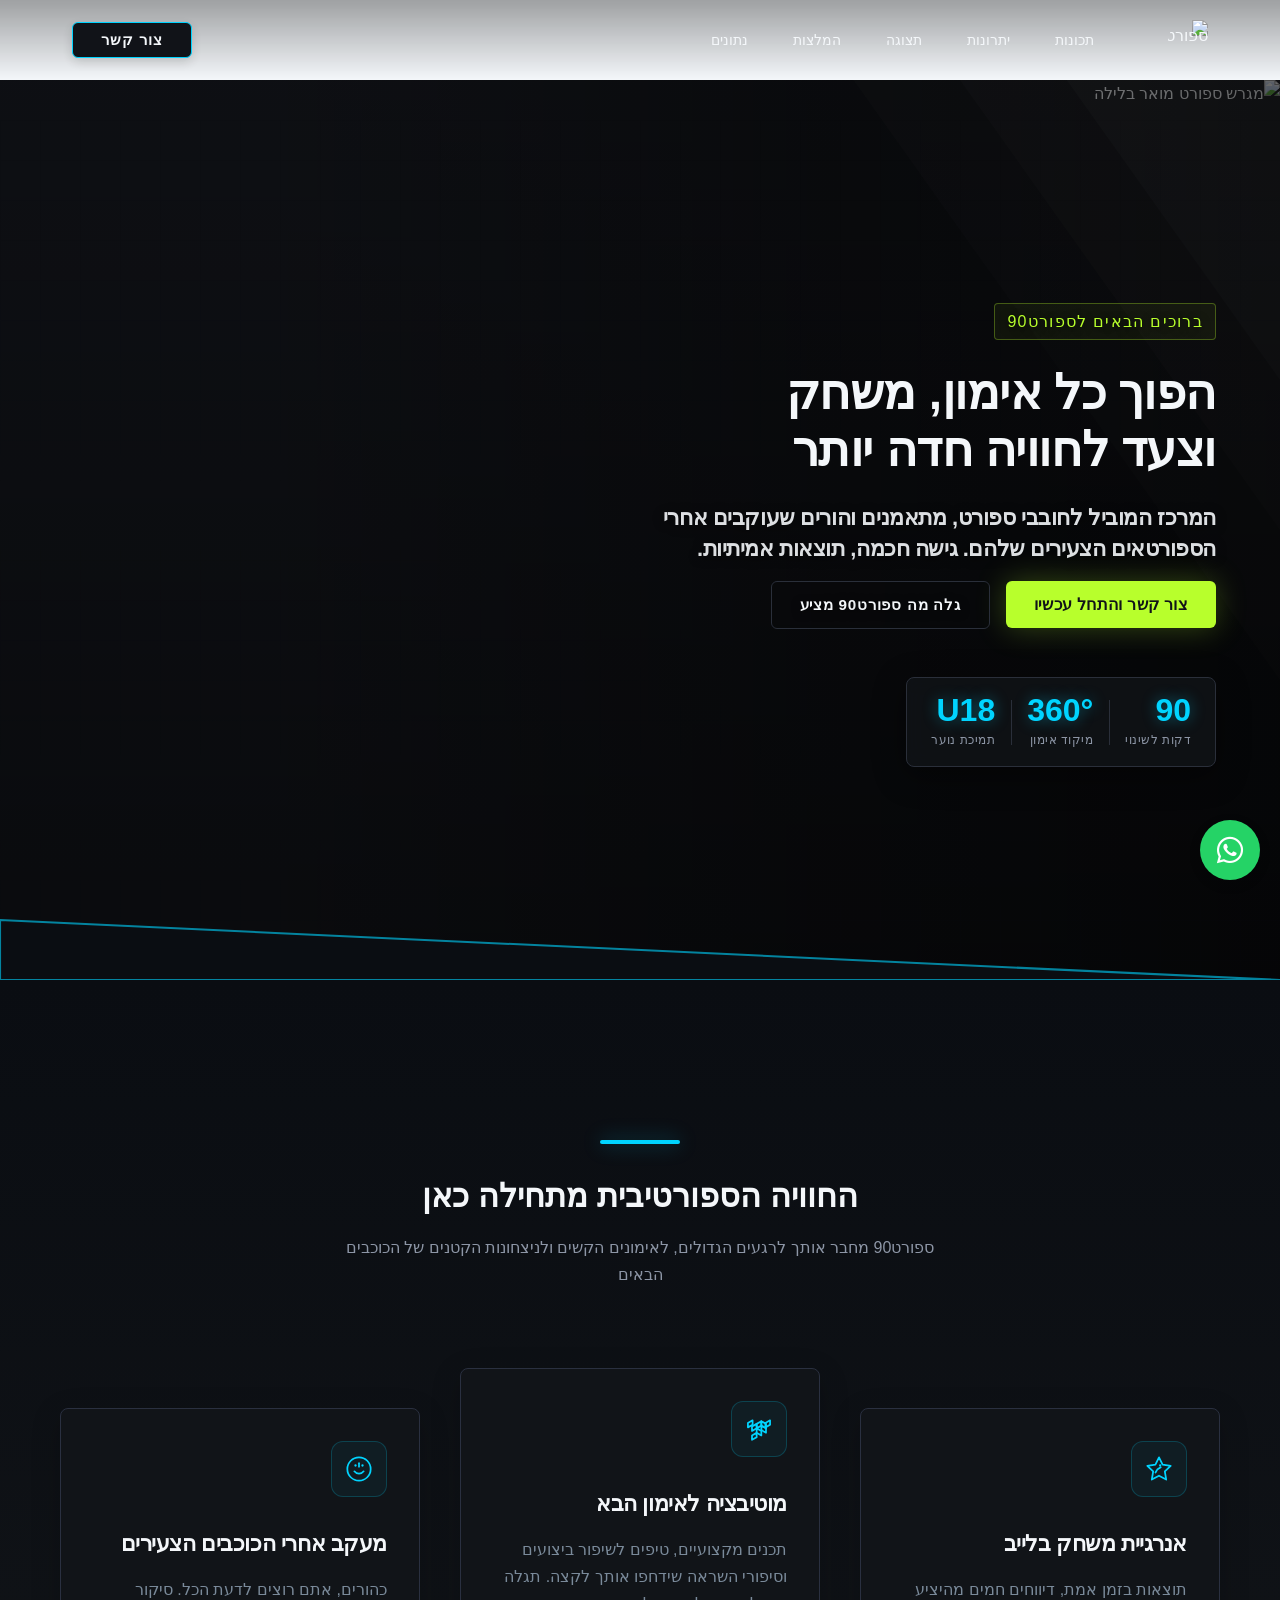
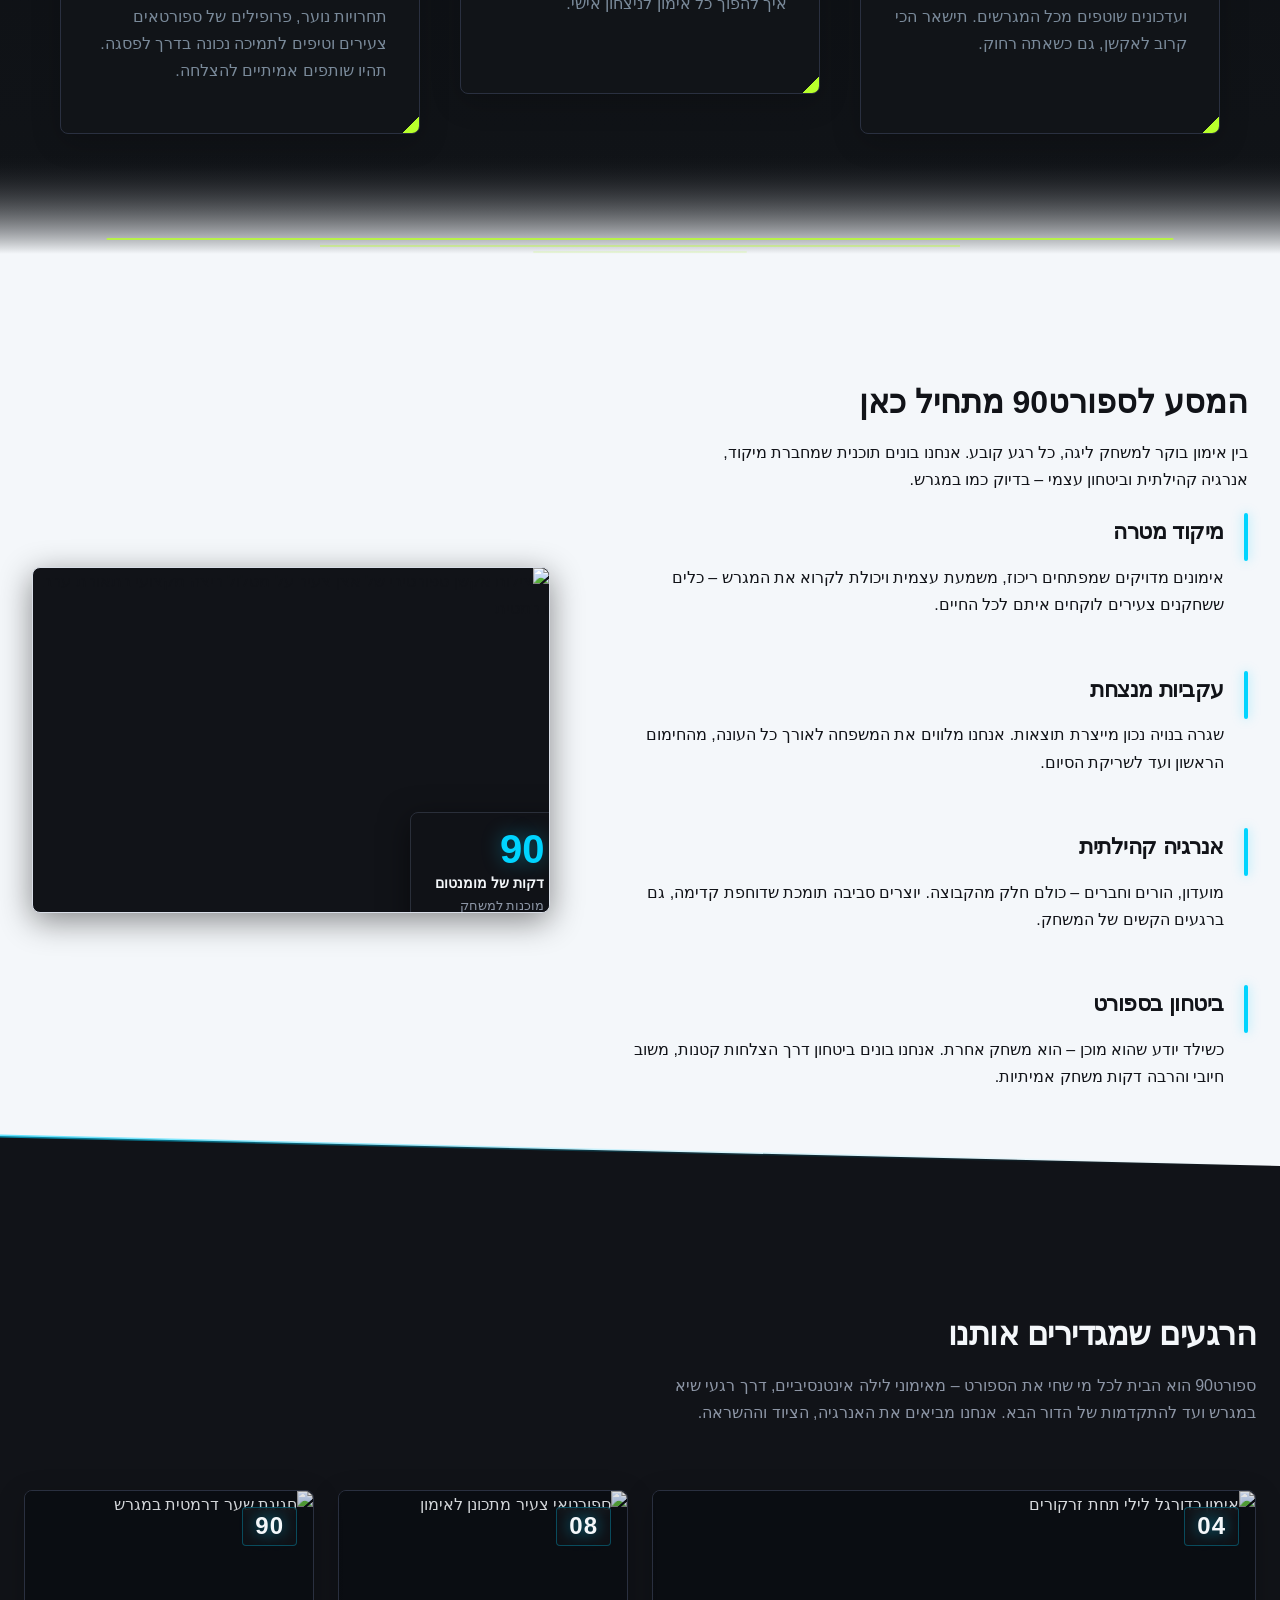
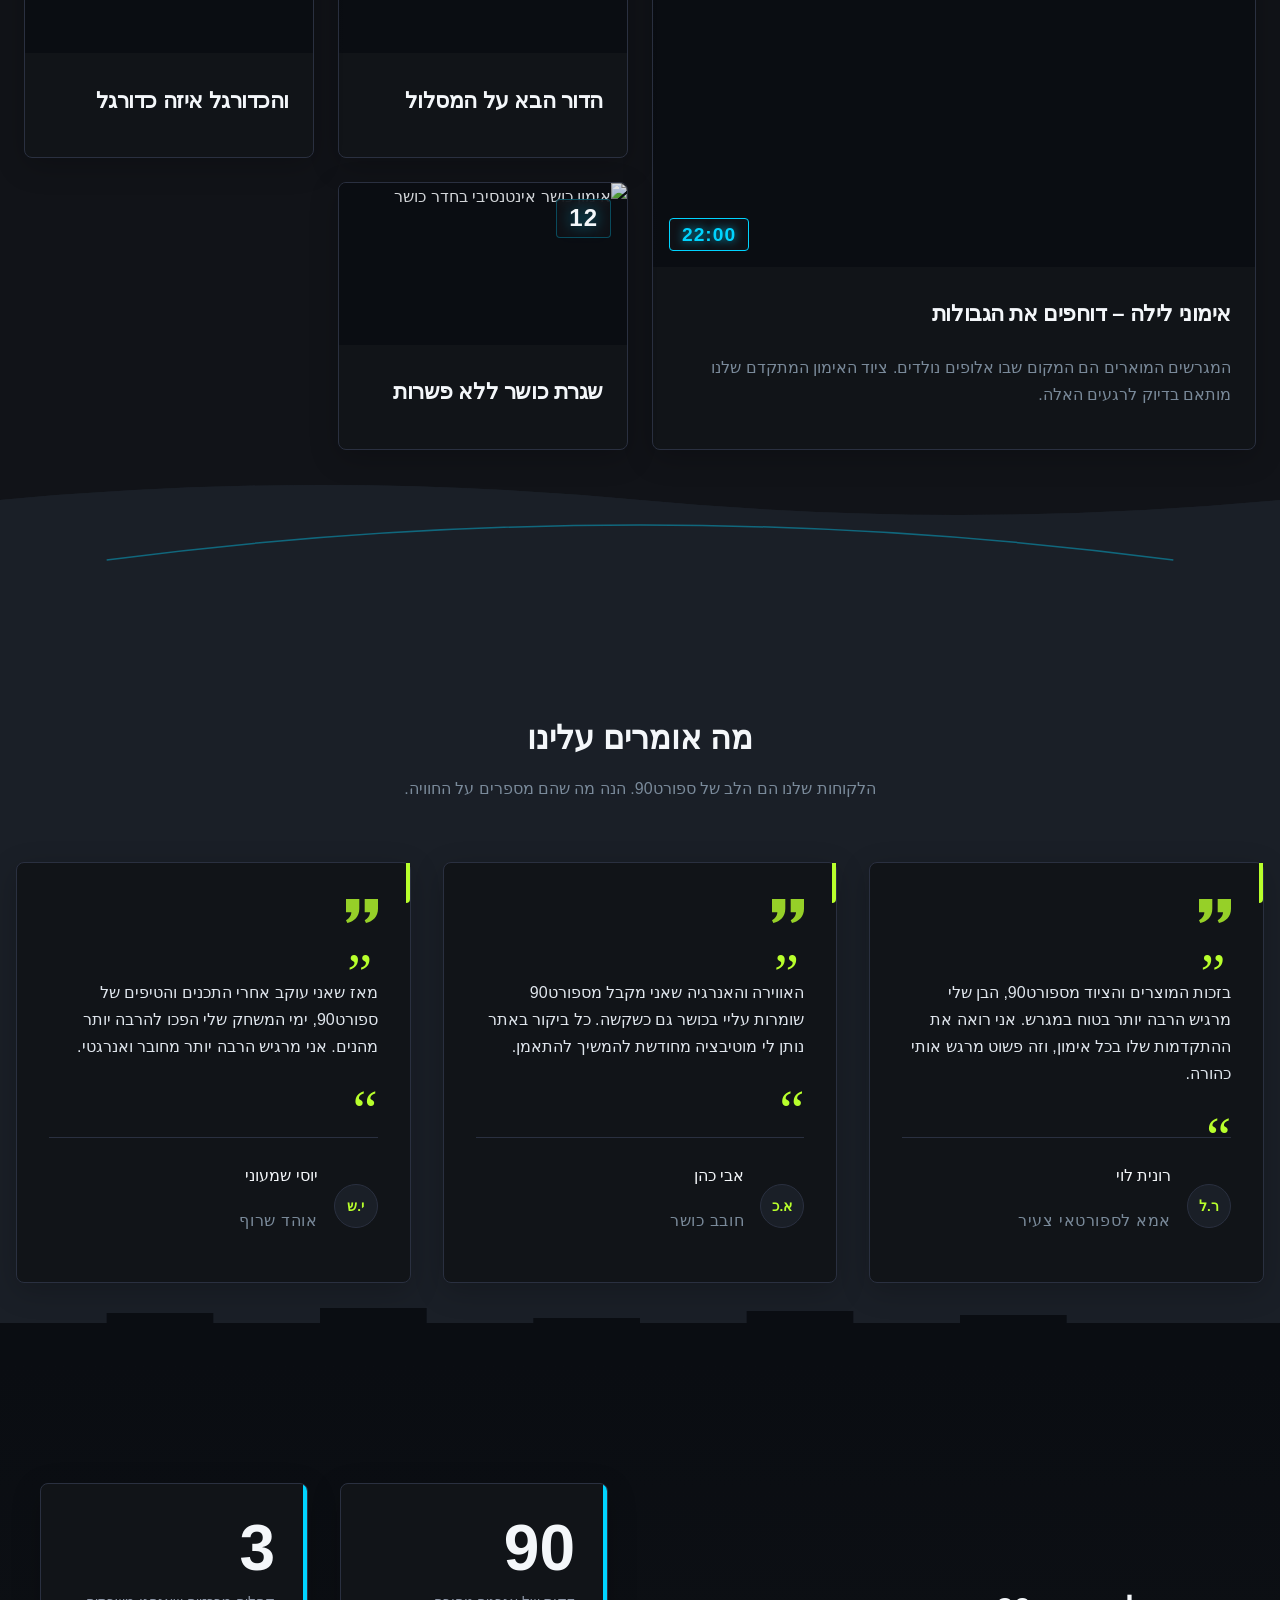
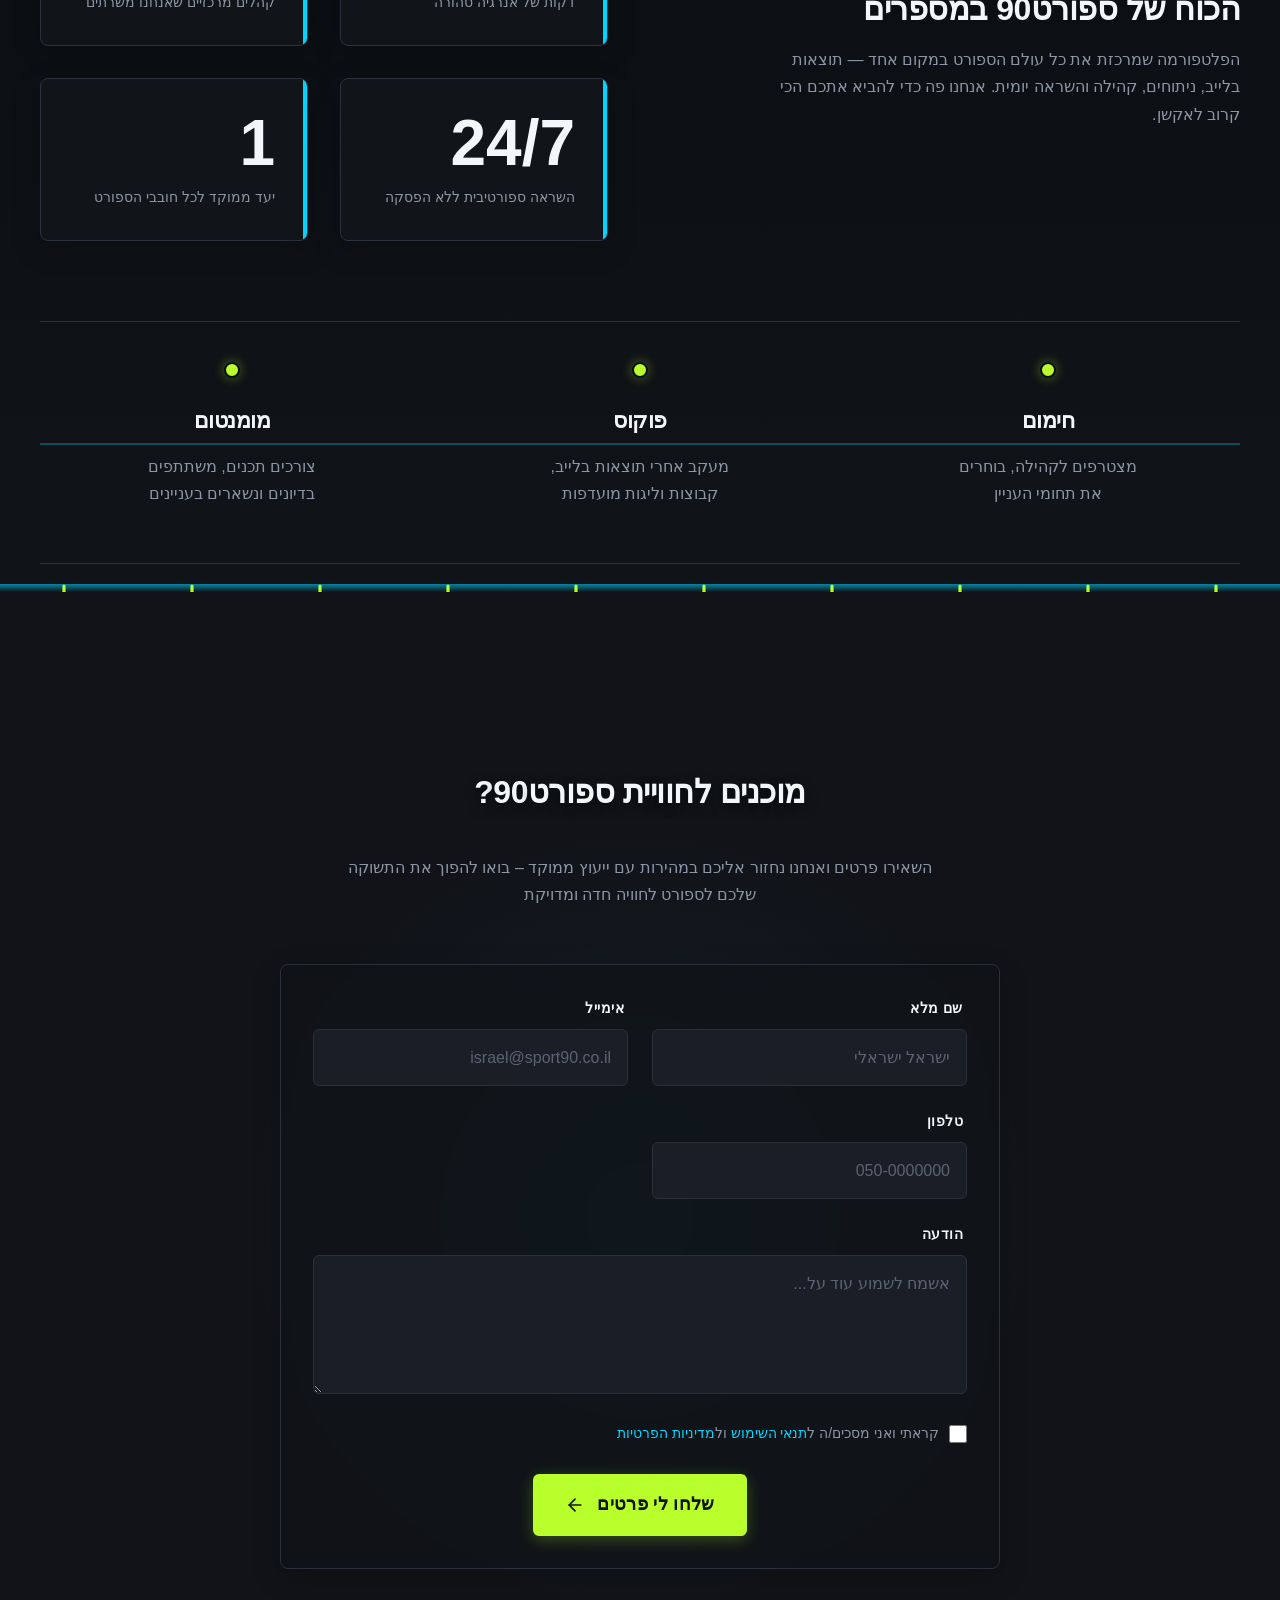
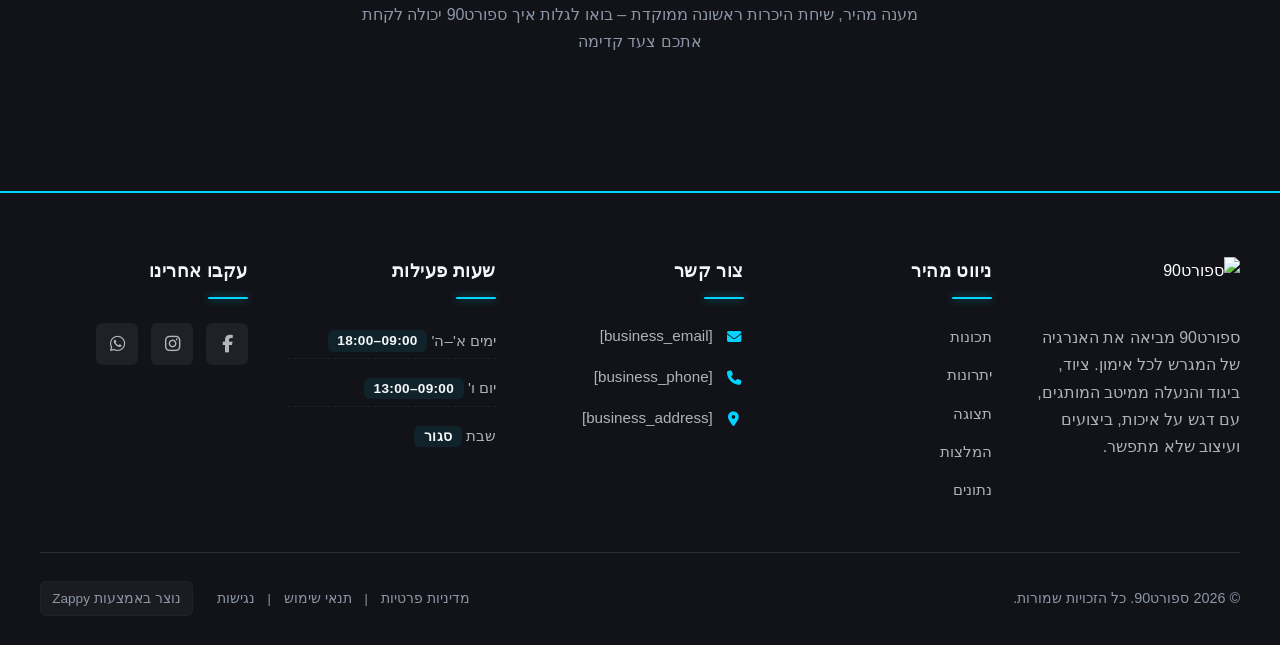
==== public/index.html @ 269aaf2d "Initial website commit" ====
<!doctype html><html dir="rtl" lang="he"><head><meta charset="UTF-8"><meta content="width=device-width,initial-scale=1" name="viewport"><meta content="index, follow" name="robots"><title>תפסו את הרגע — תוצאות בלייב — ספורט90</title><meta content="ספורט90 מביא לכם את כל האקשן בזמן אמת: תוצאות בלייב, עדכוני כדורגל חמים וניתוחים שלא תרצו לפספס. היכנסו עכשיו ותישארו בלב המשחק!" name="description"><meta content="ספורט90, תוצאות בלייב, כדורגל ישיר, עדכוני ספורט, שידורים חיים" name="keywords"><link href="/assets/favicon.ico" rel="icon" type="image/x-icon"><link href="/assets/favicon-16x16.png" rel="icon" type="image/png" sizes="16x16"><link href="/assets/favicon-32x32.png" rel="icon" type="image/png" sizes="32x32"><link href="/assets/favicon-48x48.png" rel="icon" type="image/png" sizes="48x48"><link href="/assets/favicon-192x192.png" rel="icon" type="image/png" sizes="192x192"><link href="/assets/favicon-512x512.png" rel="icon" type="image/png" sizes="512x512"><link href="/assets/apple-touch-icon.png" rel="apple-touch-icon"><script>!function(){"use strict";var t="72db6867-3d82-4eb4-883c-431078862842",e="https://api.zappy5.com/api/analytics/track",a=18e5,n=2592e6,o=!0,i=!0,r=!0;var s=function(){var e="zappy_visitor_"+t,a=null;try{if(a=localStorage.getItem(e)){var o=JSON.parse(a),i=Date.now();if(i-o.created<n)return o.lastSeen=i,localStorage.setItem(e,JSON.stringify(o)),o.id}}catch(t){console.warn("Zappy Analytics: LocalStorage not available")}var r="zv_"+Date.now()+"_"+Math.random().toString(36).substr(2,9);try{localStorage.setItem(e,JSON.stringify({id:r,created:Date.now(),lastSeen:Date.now()}))}catch(t){}return r}(),c=function(){var e="zappy_session_"+t,n=null;try{if(n=sessionStorage.getItem(e)){var o=JSON.parse(n),i=Date.now();if(i-o.timestamp<a)return o.timestamp=i,sessionStorage.setItem(e,JSON.stringify(o)),o.id}}catch(t){console.warn("Zappy Analytics: SessionStorage not available")}var r="zs_"+Date.now()+"_"+Math.random().toString(36).substr(2,9);try{sessionStorage.setItem(e,JSON.stringify({id:r,timestamp:Date.now()}))}catch(t){}return r}();function l(a,n){n=n||{};var o={website_id:t,event_type:a,page_path:window.location.pathname,referrer:document.referrer||"direct",visitor_id:s,session_id:c,metadata:n};if(navigator.sendBeacon){var i=new Blob([JSON.stringify(o)],{type:"application/json"});navigator.sendBeacon(e,i)}else fetch(e,{method:"POST",headers:{"Content-Type":"application/json"},body:JSON.stringify(o),keepalive:!0}).catch(function(t){console.warn("Zappy Analytics: Failed to track event",t)})}o&&l("pageview",{title:document.title,url:window.location.href}),i&&document.addEventListener("click",function(t){var e=t.target;if("BUTTON"===e.tagName||e.closest("button")){var a="BUTTON"===e.tagName?e:e.closest("button");l("click",{element:"button",text:a.textContent.trim().substring(0,100),id:a.id||null,class:a.className||null})}else if("A"===e.tagName||e.closest("a")){var n="A"===e.tagName?e:e.closest("a");l("navigation",{element:"link",text:n.textContent.trim().substring(0,100),href:n.href,external:n.hostname!==window.location.hostname})}},!0),r&&document.addEventListener("submit",function(t){var e=t.target;l("form_submit",{form_id:e.id||null,form_name:e.name||null,form_action:e.action||null,form_method:e.method||"GET"})},!0);var d=Date.now();window.addEventListener("beforeunload",function(){l("page_unload",{time_on_page:Math.floor((Date.now()-d)/1e3),page_path:window.location.pathname})}),window.zappyAnalytics={track:l,getVisitorId:function(){return s},getSessionId:function(){return c}}}()</script><meta content="תפסו את הרגע — תוצאות בלייב — ספורט90" property="og:title"><meta content="ספורט90 מביא לכם את כל האקשן בזמן אמת: תוצאות בלייב, עדכוני כדורגל חמים וניתוחים שלא תרצו לפספס. היכנסו עכשיו ותישארו בלב המשחק!" property="og:description"><meta content="summary_large_image" name="twitter:card"><meta content="תפסו את הרגע — תוצאות בלייב — ספורט90" name="twitter:title"><meta content="ספורט90 מביא לכם את כל האקשן בזמן אמת: תוצאות בלייב, עדכוני כדורגל חמים וניתוחים שלא תרצו לפספס. היכנסו עכשיו ותישארו בלב המשחק!" name="twitter:description"><meta content="website" property="og:type"><meta content="he_IL" property="og:locale"><style>.skip-link{position:absolute;top:0;left:0;transform:translateY(-200%);padding:12px 18px;background:var(--bg-dark,#1a1a1a);color:var(--text-light,#fff);font-weight:600;border-radius:0 0 8px 0;z-index:10000}.skip-link:focus{transform:none;outline:2px solid var(--ring,#fff);outline-offset:2px}:focus-visible{outline:2px solid var(--ring,currentColor);outline-offset:3px}</style><link href="/assets/favicon.ico" rel="icon" type="image/x-icon"><link href="/assets/favicon-16x16.png" rel="icon" type="image/png" sizes="16x16"><link href="/assets/favicon-32x32.png" rel="icon" type="image/png" sizes="32x32"><link href="/assets/favicon-48x48.png" rel="icon" type="image/png" sizes="48x48"><link href="/assets/favicon-192x192.png" rel="icon" type="image/png" sizes="192x192"><link href="/assets/favicon-512x512.png" rel="icon" type="image/png" sizes="512x512"><link href="/assets/apple-touch-icon.png" rel="apple-touch-icon"><link href="https://cdn.jsdelivr.net/npm/vanilla-cookieconsent@3/dist/cookieconsent.css" rel="stylesheet"><style id="zappy-critical-above-fold-css">html{box-sizing:border-box;-webkit-text-size-adjust:100%}*,::after,::before{box-sizing:inherit}body{margin:0;min-width:320px;overflow-x:clip}img,svg,video{max-width:100%;height:auto}main{display:block}.container{width:min(100% - 32px,1200px);margin-inline:auto}.navbar,header .navbar,header[role=banner],nav.navbar{position:relative;z-index:1000;width:100%}.nav-container,.navbar .container{display:flex;align-items:center;justify-content:space-between;min-height:64px}.logo,.logo-link img{display:block;width:35px;height:35px;object-fit:contain}#navMenu,.nav-menu{list-style:none}.fa,.fa-brands,.fa-regular,.fa-solid,.fab,.far,.fas{display:inline-block;min-width:1em;text-align:center}html:not(#zappy-noop) .navbar:has(.nav-ecommerce-icons)>.phone-header-btn,html:not(#zappy-noop)[data-zappy-site-type=ecommerce] .phone-header-btn{display:none!important;visibility:hidden!important;width:0!important;height:0!important;pointer-events:none!important}.hero-section,.index-hero-section,section[class*=hero]{position:relative;overflow:hidden;min-height:560px}.hero-bg-image,.hero-bg-wrapper,section[class*=hero] [class*=hero-bg]{position:absolute;inset:0;width:100%;height:100%}.hero-bg-image img,.hero-bg-wrapper img,section[class*=hero] [data-hero-bg],section[class*=hero] img[data-hero-background=true]{width:100%!important;height:100%!important;object-fit:cover!important;display:block}.hero-content,section[class*=hero] .container{position:relative;z-index:2}@media(max-width:768px){:root{--header-height:72px;--total-header-height:72px;--zappy-mobile-menu-top:72px}html[data-zappy-site-type=ecommerce] body{padding-top:var(--total-header-height,72px)}html[data-zappy-site-type=ecommerce] body>.navbar:not(.zappy-catalog-menu),html[data-zappy-site-type=ecommerce] body>nav.navbar{position:fixed!important;top:0;left:0;right:0;z-index:100000;width:100%;margin-bottom:0}.zappy-catalog-menu{position:fixed;top:var(--header-height,72px);left:0;right:0;z-index:99999}.nav-container,.navbar .container{min-height:60px}#navMenu,.nav-menu{max-width:100vw;overflow-x:hidden}.hero-section,.index-hero-section,section[class*=hero]{min-height:100svh}.hero-bg-image,.hero-bg-wrapper,.hero-scrim{min-height:100svh}}</style><link href="/styles.css" rel="preload" as="style"><link href="/styles.css" rel="stylesheet" media="print" onload='this.media="all"'><noscript><link href="/styles.css" rel="stylesheet"></noscript><script>window.ZAPPY_WEBSITE_ID="72db6867-3d82-4eb4-883c-431078862842",window.ZAPPY_API_BASE="https://api.zappy5.com"</script><link href="/assets/site-index-hero-image-1.webp" rel="preload" as="image" fetchpriority="high"><style id="zappy-dropdown-submenu-styles">#navMenu li:has(.sub-menu),.nav-menu li:has(.sub-menu),.navbar li:has(.sub-menu),nav li:has(.sub-menu){position:relative}#navMenu .sub-menu,.nav-menu .sub-menu,.navbar .sub-menu,nav .sub-menu{display:block!important;position:absolute!important;top:100%;left:0;min-width:220px;background:#fff;border-radius:8px;box-shadow:0 8px 25px rgba(0,0,0,.15);padding:8px 0;opacity:0;visibility:hidden;transform:translateY(10px);transition:all .3s ease;z-index:1000;list-style:none;pointer-events:none}#navMenu li:hover>.sub-menu,.nav-menu li:hover>.sub-menu,.navbar li:hover>.sub-menu,nav li:hover>.sub-menu{opacity:1!important;visibility:visible!important;transform:translateY(0)!important;pointer-events:auto!important}.sub-menu li{list-style:none;margin:0;padding:0}.sub-menu a{display:block!important;padding:10px 16px!important;color:var(--text-dark,#333)!important;font-weight:500;text-decoration:none;white-space:nowrap;transition:background-color .2s}.sub-menu .zappy-nav-child>a{padding-left:28px!important;font-size:.9em!important;opacity:.85!important}[dir=rtl] .sub-menu .zappy-nav-child>a,html[lang=ar] .sub-menu .zappy-nav-child>a,html[lang=he] .sub-menu .zappy-nav-child>a{padding-left:10px!important;padding-right:28px!important}.sub-menu .zappy-nav-parent>a{font-weight:600!important}.sub-menu a:hover{background-color:#f5f5f5}[dir=rtl] .nav-menu .sub-menu,[dir=rtl] .navbar .sub-menu,[dir=rtl] nav .sub-menu,html[lang=ar] .nav-menu .sub-menu,html[lang=ar] .navbar .sub-menu,html[lang=ar] nav .sub-menu,html[lang=he] .nav-menu .sub-menu,html[lang=he] .navbar .sub-menu,html[lang=he] nav .sub-menu{left:auto!important;right:0!important}.sub-menu:empty,.sub-menu:not(:has(li)):not(:has(> a)),.sub-menu:not(:has(li:not(.zappy-hidden-menu-item))):not(:has(> a)){display:none!important;opacity:0!important;visibility:hidden!important;pointer-events:none!important}li:has(.menu-group-title):hover>.sub-menu{opacity:1!important;visibility:visible!important;transform:translateY(0)!important;pointer-events:auto!important}#navMenu>li>.menu-group-title,.nav-menu>li>.menu-group-title{display:inline-block;padding:.5rem 1rem;cursor:default;user-select:none}@media (max-width:768px){#navMenu .sub-menu,.nav-menu .sub-menu,.navbar .sub-menu,nav .sub-menu{position:static!important;transform:none!important;box-shadow:none!important;background:0 0!important;max-height:0;overflow:hidden;opacity:0;visibility:hidden;transition:max-height .3s ease,opacity .3s ease;padding:0!important;border-radius:0!important}#navMenu .sub-menu.mobile-expanded,.nav-menu .sub-menu.mobile-expanded,.navbar .sub-menu.mobile-expanded{max-height:none!important;overflow-y:visible!important;opacity:1!important;visibility:visible!important;padding:8px 0 8px 16px!important}[dir=rtl] .sub-menu.mobile-expanded,html[lang=he] .sub-menu.mobile-expanded{padding:8px 16px 8px 0!important}#navMenu li:hover>.sub-menu,.nav-menu li:hover>.sub-menu,.navbar li:hover>.sub-menu,nav li:hover>.sub-menu{opacity:0;visibility:hidden;pointer-events:none}#navMenu li>.sub-menu.mobile-expanded,.nav-menu li>.sub-menu.mobile-expanded,.navbar li>.sub-menu.mobile-expanded,nav li>.sub-menu.mobile-expanded{opacity:1!important;visibility:visible!important;pointer-events:auto!important}#navMenu li:has(.sub-menu),.nav-menu li:has(.sub-menu),.navbar li:has(.sub-menu),nav li:has(.sub-menu){display:flex!important;flex-wrap:wrap!important;align-items:center!important;position:relative!important;min-height:44px!important}#navMenu li:has(.sub-menu)>a,.nav-menu li:has(.sub-menu)>a,.navbar li:has(.sub-menu)>a,nav li:has(.sub-menu)>a{flex:1!important;min-width:0!important}#navMenu li:has(.sub-menu)>.menu-group-title,.nav-menu li:has(.sub-menu)>.menu-group-title,.navbar li:has(.sub-menu)>.menu-group-title,nav li:has(.sub-menu)>.menu-group-title{flex:1!important;min-width:0!important;padding:0!important;line-height:inherit!important}#navMenu li:has(.sub-menu)>.sub-menu,.nav-menu li:has(.sub-menu)>.sub-menu,.navbar li:has(.sub-menu)>.sub-menu,nav li:has(.sub-menu)>.sub-menu{flex-basis:100%!important;width:100%!important}#navMenu li:has(.sub-menu)>a [class*=arrow],#navMenu li:has(.sub-menu)>a [class*=chevron],.nav-menu li:has(.sub-menu)>a .fa-angle-down,.nav-menu li:has(.sub-menu)>a .fa-chevron-down,.nav-menu li:has(.sub-menu)>a [class*=arrow],.nav-menu li:has(.sub-menu)>a [class*=chevron],nav li:has(.sub-menu)>a [class*=arrow],nav li:has(.sub-menu)>a [class*=chevron]{display:none!important;visibility:hidden!important}.mobile-submenu-toggle{display:flex!important;align-items:center!important;justify-content:center!important;width:44px!important;height:auto!important;background:0 0!important;border:none!important;cursor:pointer!important;color:var(--text-light)!important;position:static!important;flex-shrink:0!important;align-self:stretch!important;z-index:2!important;padding:0!important;margin:0!important}.mobile-submenu-toggle::after{content:''!important;width:0!important;height:0!important;border-left:6px solid transparent!important;border-right:6px solid transparent!important;border-top:7px solid currentColor!important;transition:transform .3s ease!important}.mobile-submenu-toggle.expanded::after{transform:rotate(180deg)!important}.sub-menu a{padding:10px 0!important;display:block!important;color:var(--text-light)!important;white-space:normal!important}.sub-menu .zappy-nav-child>a{padding-left:28px!important;font-size:.9em!important;opacity:.85!important}[dir=rtl] .sub-menu .zappy-nav-child>a,html[lang=ar] .sub-menu .zappy-nav-child>a,html[lang=he] .sub-menu .zappy-nav-child>a{padding-left:0!important;padding-right:28px!important}.sub-menu .zappy-nav-parent>a{font-weight:600!important}#navMenu.active,.nav-menu.active{max-width:100vw!important;overflow-x:hidden!important;box-sizing:border-box!important}.navbar .sub-menu li a,.zappy-products-dropdown .sub-menu a,nav.navbar .sub-menu li a{color:var(--text-light)!important}}@media (min-width:769px){.mobile-submenu-toggle{display:none!important}}</style><style id="zappy-widget-visibility">html[dir=rtl] .whatsapp-float{right:20px!important;left:auto!important}html:not([dir]) .whatsapp-float,html[dir=ltr] .whatsapp-float{left:20px!important;right:auto!important}html[dir=rtl] #mic-access-tool-general-button,html[dir=rtl] #mic-init-access-tool #mic-access-tool-general-button,html[dir=rtl] #mic-init-access-tool .mic-access-tool-general-button,html[dir=rtl] ._access-icon,html[dir=rtl] .mic-access-tool-general-button{left:20px!important;right:auto!important}html:not([dir]) #mic-access-tool-general-button,html:not([dir]) #mic-init-access-tool #mic-access-tool-general-button,html:not([dir]) #mic-init-access-tool .mic-access-tool-general-button,html:not([dir]) ._access-icon,html:not([dir]) .mic-access-tool-general-button,html[dir=ltr] #mic-access-tool-general-button,html[dir=ltr] #mic-init-access-tool #mic-access-tool-general-button,html[dir=ltr] #mic-init-access-tool .mic-access-tool-general-button,html[dir=ltr] ._access-icon,html[dir=ltr] .mic-access-tool-general-button{right:20px!important;left:auto!important}@media (max-width:768px){.whatsapp-float{display:flex!important}}@media (min-width:769px){.whatsapp-float{display:flex!important}}@media (max-width:768px){#mic-access-tool-general-button,#mic-init-access-tool #mic-access-tool-general-button,#mic-init-access-tool .mic-access-tool-general-button,._access-icon,.mic-access-tool-general-button{display:flex!important;visibility:visible!important;opacity:1!important;pointer-events:auto!important}#mic-access-tool-box.opened-mic-access-tool,#mic-init-access-tool #mic-access-tool-box.opened-mic-access-tool,.mic-access-tool-box.opened-mic-access-tool{visibility:visible!important;opacity:1!important;pointer-events:auto!important}}@media (min-width:769px){#mic-access-tool-general-button,#mic-init-access-tool #mic-access-tool-general-button,#mic-init-access-tool .mic-access-tool-general-button,._access-icon,.mic-access-tool-general-button{display:flex!important;visibility:visible!important;opacity:1!important;pointer-events:auto!important}#mic-access-tool-box.opened-mic-access-tool,#mic-init-access-tool #mic-access-tool-box.opened-mic-access-tool,.mic-access-tool-box.opened-mic-access-tool{visibility:visible!important;opacity:1!important;pointer-events:auto!important}}</style></head><body><a href="#main" class="skip-link">דלג לתוכן הראשי</a><nav class="navbar" dir="rtl"><button class="mobile-toggle" aria-label="Menu" id="mobileToggle"><svg viewBox="0 0 24 24" fill="none" class="hamburger-icon" height="24" width="24"><path d="M3 12h18M3 6h18M3 18h18" stroke="currentColor" stroke-width="2" stroke-linecap="round"></path></svg> <svg viewBox="0 0 24 24" fill="none" class="close-icon" height="24" width="24" style="display:none"><path d="M18 6L6 18M6 6l12 12" stroke="currentColor" stroke-width="2" stroke-linecap="round"></path></svg></button> <button class="phone-header-btn" aria-label="Call" data-phone="[business_phone]"><svg viewBox="0 0 24 24" fill="currentColor" height="20" width="20"><path d="M22 16.92v3a2 2 0 0 1-2.18 2 19.79 19.79 0 0 1-8.63-3.07 19.5 19.5 0 0 1-6-6 19.79 19.79 0 0 1-3.07-8.67A2 2 0 0 1 4.11 2h3a2 2 0 0 1 2 1.72 12.84 12.84 0 0 0 .7 2.81 2 2 0 0 1-.45 2.11L8.09 9.91a16 16 0 0 0 6 6l1.27-1.27a2 2 0 0 1 2.11-.45 12.84 12.84 0 0 0 2.81.7A2 2 0 0 1 22 16.92z"></path></svg></button><div class="nav-container"><div class="nav-right-group"><div class="nav-brand"><a href="/" class="logo-link"><img alt="ספורט90" decoding="async" height="35" src="/assets/site-----image-1.webp" width="35" class="logo"></a></div><ul class="nav-menu" id="navMenu"><li><a href="#features">תכונות</a></li><li><a href="#benefits">יתרונות</a></li><li><a href="#showcase">תצוגה</a></li><li><a href="#testimonials">המלצות</a></li><li><a href="#stats">נתונים</a></li><li class="mobile-contact-link nav-cta-mobile-item"><a href="#cta" class="nav-cta-btn">צור קשר</a></li></ul></div><div class="nav-cta-container"><a href="#cta" class="nav-cta-btn">צור קשר</a></div></div></nav><script>window.addEventListener("load",function(){const e=document.querySelector(".navbar, nav, header");if(!e)return void console.log("[Navbar] Navbar element not found");let t=document.getElementById("mobileToggle")||document.querySelector(".mobile-toggle")||document.querySelector(".hamburger")||document.querySelector(".hamburger-menu")||document.querySelector(".menu-toggle")||document.querySelector(".burger-menu")||document.querySelector('[aria-label="Menu"]')||document.querySelector('[aria-label="תפריט"]');const o=document.querySelector(".phone-header-btn"),n=window.getComputedStyle(e);let r=n.backgroundColor;if(console.log("[Navbar] Initial navbar background:",r),"transparent"===r||"rgba(0, 0, 0, 0)"===r||r.startsWith("rgba")&&r.includes(", 0)")){const e=n.backgroundImage;if(e&&"none"!==e)console.log("[Navbar] Navbar has background image/gradient, using dark text"),r="rgb(240, 240, 240)";else{const e=window.getComputedStyle(document.body).backgroundColor;console.log("[Navbar] Navbar transparent, using body background:",e),r=e}}const a=r.match(/\d+/g);if(a&&a.length>=3){const e=(.299*parseInt(a[0])+.587*parseInt(a[1])+.114*parseInt(a[2]))/255;console.log("[Navbar] Mobile button colors preserved from Claude CSS (luminance:",e.toFixed(2)+")");const n=document.createElement("style");n.id="zappy-mobile-nav-fix";document.documentElement.lang;document.documentElement.dir,n.textContent='\n        /* Hide mobile buttons on desktop, show only on mobile */\n        @media (min-width: 769px) {\n          .mobile-toggle,\n          .phone-header-btn {\n            display: none !important;\n          }\n        }\n        \n        /* Show and position mobile buttons correctly on mobile */\n        @media (max-width: 768px) {\n          .navbar,\n          nav.navbar {\n            min-height: 70px !important;\n          }\n\n          .mobile-toggle,\n          .phone-header-btn {\n            position: absolute !important;\n            top: 0 !important;\n            bottom: 0 !important;\n            margin-top: auto !important;\n            margin-bottom: auto !important;\n            transform: none !important;\n            z-index: 1001 !important;\n            display: flex !important;\n            align-items: center !important;\n            justify-content: center !important;\n            width: 36px !important;\n            height: 36px !important;\n            border-radius: 50% !important;\n            border: none !important;\n            cursor: pointer !important;\n            padding: 6px !important;\n            background: none !important;\n            color: var(--nav-text, var(--text-light)) !important;\n            touch-action: manipulation !important;\n            -webkit-tap-highlight-color: transparent !important;\n          }\n\n          html[data-zappy-site-type="ecommerce"] .phone-header-btn,\n          body[data-zappy-site-type="ecommerce"] .phone-header-btn,\n          html[data-zappy-site-type="ecommerce"] header .phone-header-btn,\n          html[data-zappy-site-type="ecommerce"] nav .phone-header-btn {\n            display: none !important;\n            visibility: hidden !important;\n            width: 0 !important;\n            height: 0 !important;\n            min-width: 0 !important;\n            overflow: hidden !important;\n          }\n          \n          /* LTR positioning (default): hamburger LEFT, phone RIGHT */\n          html:not([dir="rtl"]):not([lang="he"]):not([lang="ar"]) .mobile-toggle,\n          html[dir="ltr"] .mobile-toggle {\n            left: 12px !important;\n            right: auto !important;\n          }\n          html:not([dir="rtl"]):not([lang="he"]):not([lang="ar"]) .phone-header-btn,\n          html[dir="ltr"] .phone-header-btn {\n            right: 12px !important;\n            left: auto !important;\n          }\n          \n          /* RTL positioning: hamburger RIGHT, phone LEFT */\n          html[dir="rtl"] .mobile-toggle,\n          html[lang="he"] .mobile-toggle,\n          html[lang="ar"] .mobile-toggle {\n            right: 12px !important;\n            left: auto !important;\n          }\n          html[dir="rtl"] .phone-header-btn,\n          html[lang="he"] .phone-header-btn,\n          html[lang="ar"] .phone-header-btn {\n            left: 12px !important;\n            right: auto !important;\n          }\n          \n          /* CRITICAL: Ensure nav-container has min-height on mobile */\n          /* All children are positioned absolutely/fixed on mobile, so height:auto collapses to 0 */\n          .nav-container {\n            min-height: 70px !important;\n            position: relative !important;\n          }\n          \n          /* Ensure SVG icons are properly sized and inherit color */\n          .mobile-toggle svg,\n          .phone-header-btn svg {\n            width: 24px !important;\n            height: 24px !important;\n            /* Don\'t force display - let JavaScript control hamburger/close toggle */\n          }\n          \n          /* Reset nav-cta-container on mobile - remove desktop box-shadow/padding */\n          /* that creates a visible ghost box when CTA button is hidden */\n          .nav-cta-container {\n            box-shadow: none !important;\n            padding: 0 !important;\n          }\n          \n          /* Hide nav-cta-container entirely on mobile when there\'s no lang-switcher */\n          /* (only the CTA button is inside, and it\'s hidden on mobile) */\n          .nav-cta-container:not(:has(.lang-switcher)) {\n            display: none !important;\n          }\n          \n          /* CRITICAL: Prevent hero image fade gradient from bleeding over headline text */\n          /* The .image-fade-gradient has bottom: -30px (extends below parent) */\n          /* On mobile stacked layout, this overlaps the h1 text below the image */\n          .hero-image-column {\n            overflow: hidden !important;\n          }\n          .image-fade-gradient {\n            bottom: 0 !important;\n          }\n          \n          /* Hide desktop language switcher on mobile - hamburger menu handles it */\n          /* High specificity to override stored CSS */\n          .lang-switcher,\n          .nav-cta-container .lang-switcher,\n          .nav-container .lang-switcher,\n          .navbar .lang-switcher,\n          .navbar .nav-cta-container .lang-switcher {\n            display: none !important;\n          }\n        }\n      ';const r=document.getElementById("zappy-mobile-nav-fix");r&&r.remove(),document.head.appendChild(n),console.log("[Navbar] Critical CSS injected for mobile nav positioning");const i=window.innerWidth<=768;if(t){const e=t.querySelector(".hamburger-icon"),o=t.querySelector(".close-icon");e&&(e.style.setProperty("width","24px","important"),e.style.setProperty("height","24px","important"),e.style.setProperty("display","block","important")),o&&(o.style.setProperty("width","24px","important"),o.style.setProperty("height","24px","important"),o.style.setProperty("display","none","important")),i?(t.style.setProperty("position","absolute","important"),t.style.setProperty("top","0","important"),t.style.setProperty("bottom","0","important"),t.style.setProperty("margin-top","auto","important"),t.style.setProperty("margin-bottom","auto","important"),t.style.setProperty("transform","none","important"),t.style.setProperty("z-index","1001","important"),t.style.removeProperty("left"),t.style.removeProperty("right"),console.log("[Navbar] Mobile toggle positioning applied (mobile viewport)")):(t.style.removeProperty("position"),t.style.removeProperty("top"),t.style.removeProperty("transform"),t.style.removeProperty("z-index"),t.style.removeProperty("left"),t.style.removeProperty("right"),console.log("[Navbar] Desktop viewport - cleared mobile toggle inline positioning"))}if(o){const e=o.querySelector("svg");e&&(e.style.width="24px",e.style.height="24px",e.setAttribute("width","24"),e.setAttribute("height","24")),i?(o.style.setProperty("position","absolute","important"),o.style.setProperty("top","0","important"),o.style.setProperty("bottom","0","important"),o.style.setProperty("margin-top","auto","important"),o.style.setProperty("margin-bottom","auto","important"),o.style.setProperty("transform","none","important"),o.style.setProperty("z-index","1001","important"),o.style.removeProperty("left"),o.style.removeProperty("right"),console.log("[Navbar] Phone button positioning applied (mobile viewport)")):(o.style.removeProperty("position"),o.style.removeProperty("top"),o.style.removeProperty("transform"),o.style.removeProperty("z-index"),o.style.removeProperty("left"),o.style.removeProperty("right"),console.log("[Navbar] Desktop viewport - cleared phone button inline positioning"))}}else console.log("[Navbar] Could not parse background color:",r);t=document.getElementById("mobileToggle")||document.querySelector(".mobile-toggle")||document.querySelector(".hamburger")||document.querySelector(".hamburger-menu")||document.querySelector(".menu-toggle")||document.querySelector(".burger-menu")||document.querySelector('[aria-label="Menu"]')||document.querySelector('[aria-label="תפריט"]');const i=document.getElementById("navMenu")||document.querySelector(".nav-menu")||document.querySelector(".nav-links")||document.querySelector("nav ul:not(.submenu)");if(!t||!i)return void console.log("[Navbar] Mobile toggle or menu not found:",{toggle:!!t,menu:!!i});i.id||(i.id="navMenu"),console.log("[Navbar] Initializing mobile menu...");const l=t.cloneNode(!0);t.parentNode.replaceChild(l,t);var s=0;function p(e){var t=Date.now();t-s<300||(s=t,function(e){e.preventDefault(),e.stopPropagation();const t=l.querySelector(".hamburger-icon"),o=l.querySelector(".close-icon");i.classList.contains("active")?(i.classList.remove("active"),t&&t.style.setProperty("display","block","important"),o&&o.style.setProperty("display","none","important"),document.body.style.overflow="",document.body.classList.remove("menu-open"),console.log("[Navbar] Menu closed")):(i.classList.add("active"),t&&t.style.setProperty("display","none","important"),o&&o.style.setProperty("display","block","important"),document.body.style.overflow="hidden",document.body.classList.add("menu-open"),console.log("[Navbar] Menu opened"))}(e))}l.addEventListener("click",p),l.addEventListener("touchend",p),document.addEventListener("keydown",function(e){if(("Escape"===e.key||"Esc"===e.key)&&i.classList.contains("active")){const e=l.querySelector(".hamburger-icon"),t=l.querySelector(".close-icon");i.classList.remove("active"),e&&e.style.setProperty("display","block","important"),t&&t.style.setProperty("display","none","important"),document.body.style.overflow="",document.body.classList.remove("menu-open"),console.log("[Navbar] Menu closed (Escape)")}}),i.querySelectorAll("a").forEach(function(e){e.addEventListener("click",function(){if("#"===this.getAttribute("href"))return;const e=l.querySelector(".hamburger-icon"),t=l.querySelector(".close-icon");i.classList.remove("active"),e&&e.style.setProperty("display","block","important"),t&&t.style.setProperty("display","none","important"),document.body.style.overflow="",document.body.classList.remove("menu-open"),console.log("[Navbar] Menu closed (link clicked)")})});var m=i.querySelectorAll(".dropdown-toggle");m.forEach(function(e){e.addEventListener("click",function(e){e.preventDefault(),e.stopPropagation();var t=this.closest(".nav-dropdown");t&&(t.parentNode.querySelectorAll(".nav-dropdown.open").forEach(function(e){e!==t&&e.classList.remove("open")}),t.classList.toggle("open"),console.log("[Navbar] Dropdown toggled:",t.classList.contains("open")?"open":"closed"))})}),document.addEventListener("click",function(e){e.target.closest(".nav-dropdown")||document.querySelectorAll(".nav-dropdown.open").forEach(function(e){e.classList.remove("open")})}),console.log("[Navbar] Dropdown handlers initialized for "+m.length+" dropdowns"),o&&o.addEventListener("click",function(){const e=document.querySelectorAll('a[href^="tel:"]'),t=e.length>0?e[0].getAttribute("href").replace("tel:",""):"[business_phone]";window.location.href="tel:"+t,console.log("[Navbar] Phone button clicked")}),console.log("[Navbar] Mobile menu initialized successfully")})</script><main id="main"><section class="index-hero-section" data-band-index="0" data-layout-spec="בית-hero" id="hero" data-hero-type="fullscreen-scrim"><img alt="מגרש ספורט מואר בלילה" decoding="async" height="600" src="/assets/site-index-hero-image-1.webp" width="1200" data-context="A dramatic night stadium or training field under powerful floodlights, vibrant cyan and electric lime beams cutting through a dark sky, cinematic sports atmosphere" data-placeholder="index-hero-image-1" fetchpriority="high" loading="eager" class="hero-bg-img" data-hero-bg="true"><div class="hero-scrim" aria-hidden="true"></div><div class="stadium-light-rays" aria-hidden="true"><svg viewBox="0 0 600 600" xmlns="http://www.w3.org/2000/svg" preserveAspectRatio="none" aria-hidden="true" data-no-icon-edit="true"><polygon fill="#FFFFFF" opacity="0.04" points="600,0 400,0 600,200"></polygon><polygon fill="#FFFFFF" opacity="0.03" points="600,0 300,0 600,300"></polygon><polygon fill="#FFFFFF" opacity="0.02" points="600,0 200,0 600,400"></polygon></svg></div><div class="dark-grid-overlay" aria-hidden="true"></div><div class="hero-content-group"><p class="hero-eyebrow">ברוכים הבאים לספורט90</p><h1 class="hero-headline">הפוך כל אימון, משחק וצעד לחוויה חדה יותר</h1><h3 class="hero-subtitle">המרכז המוביל לחובבי ספורט, מתאמנים והורים שעוקבים אחרי הספורטאים הצעירים שלהם. גישה חכמה, תוצאות אמיתיות.</h3><div class="hero-cta-group"><a href="#contact" class="btn btn-primary">צור קשר והתחל עכשיו</a> <a href="#services" class="btn btn-secondary">גלה מה ספורט90 מציע</a></div><div class="hero-trust-strip"><div class="trust-item"><span class="trust-number">90</span> <span class="trust-label">דקות לשינוי</span></div><div class="trust-item"><span class="trust-number">360°</span> <span class="trust-label">מיקוד אימון</span></div><div class="trust-item"><span class="trust-number">U18</span> <span class="trust-label">תמיכת נוער</span></div></div></div><div class="hero-divider-wrapper"><svg viewBox="0 0 1200 80" xmlns="http://www.w3.org/2000/svg" preserveAspectRatio="none" aria-hidden="true" data-no-icon-edit="true"><defs><linearGradient id="neonGlow" x1="0%" x2="100%" y1="0%" y2="0%"><stop offset="0%" stop-color="#00D4FF" stop-opacity="0.8"></stop><stop offset="100%" stop-color="#00D4FF" stop-opacity="0"></stop></linearGradient></defs><path d="M0,80 L0,20 L1200,80 Z" fill="#0A0D12"></path><path d="M0,80 L0,20 L1200,80 Z" stroke="var(--secondary)" stroke-width="2" fill="#0A0D12" opacity="0.6"></path></svg></div></section><section class="index-features-section" data-band-index="1" data-layout-spec="בית-features" id="features"><div class="index-features-section__container"><div class="index-features-section__header"><span class="index-features-section__accent-line" aria-hidden="true"></span><h2 class="index-features-section__heading">החוויה הספורטיבית מתחילה כאן</h2><p class="index-features-section__subheading">ספורט90 מחבר אותך לרגעים הגדולים, לאימונים הקשים ולניצחונות הקטנים של הכוכבים הבאים</p></div><div class="index-features-section__grid"><article class="index-features-section__card index-features-section__card--start"><div class="index-features-section__card-icon-wrap"><svg viewBox="0 0 24 24" fill="none" class="index-features-section__card-icon" data-element-type="icon" data-icon-type="svg" xmlns="http://www.w3.org/2000/svg"><path d="M12 2L15.09 8.26L22 9.27L17 14.14L18.18 21.02L12 17.77L5.82 21.02L7 14.14L2 9.27L8.91 8.26L12 2Z" stroke="currentColor" stroke-width="1.5" stroke-linejoin="round"></path><path d="M9 15L10.5 12.5L13.5 10.5" stroke="currentColor" stroke-width="1.5" stroke-linejoin="round" stroke-linecap="round"></path><circle cx="13" cy="9" fill="currentColor" r="1"></circle></svg></div><h3 class="index-features-section__card-title">אנרגיית משחק בלייב</h3><p class="index-features-section__card-text">תוצאות בזמן אמת, דיווחים חמים מהיציע ועדכונים שוטפים מכל המגרשים. תישאר הכי קרוב לאקשן, גם כשאתה רחוק.</p><div class="index-features-section__card-corner" aria-hidden="true"></div></article><article class="index-features-section__card index-features-section__card--center"><div class="index-features-section__card-icon-wrap"><svg viewBox="0 0 24 24" fill="none" class="index-features-section__card-icon" data-element-type="icon" data-icon-type="svg" xmlns="http://www.w3.org/2000/svg"><path d="M6.5 8.3V4.5L2.5 6.8V10.6L6.5 8.3Z" stroke="currentColor" stroke-width="1.5" stroke-linejoin="round"></path><path d="M21.5 8.3V4.5L17.5 6.8V10.6L21.5 8.3Z" stroke="currentColor" stroke-width="1.5" stroke-linejoin="round"></path><path d="M14 5.3V9.1L10 11.4V7.6L14 5.3Z" stroke="currentColor" stroke-width="1.5" stroke-linejoin="round"></path><path d="M14 5.3L18 7.6V11.4L14 9.1V5.3Z" stroke="currentColor" stroke-width="1.5" stroke-linejoin="round"></path><path d="M10 7.6L6 9.9V13.7L10 11.4V7.6Z" stroke="currentColor" stroke-width="1.5" stroke-linejoin="round"></path><path d="M14 9.1L18 11.4V15.2L14 12.9V9.1Z" stroke="currentColor" stroke-width="1.5" stroke-linejoin="round"></path><path d="M10 11.4L14 13.7V17.5L10 15.2V11.4Z" stroke="currentColor" stroke-width="1.5" stroke-linejoin="round"></path><path d="M10 15.2L6 17.5V21.3L10 19V15.2Z" stroke="currentColor" stroke-width="1.5" stroke-linejoin="round"></path></svg></div><h3 class="index-features-section__card-title">מוטיבציה לאימון הבא</h3><p class="index-features-section__card-text">תכנים מקצועיים, טיפים לשיפור ביצועים וסיפורי השראה שידחפו אותך לקצה. תגלה איך להפוך כל אימון לניצחון אישי.</p><div class="index-features-section__card-corner" aria-hidden="true"></div></article><article class="index-features-section__card index-features-section__card--end"><div class="index-features-section__card-icon-wrap"><svg viewBox="0 0 24 24" fill="none" class="index-features-section__card-icon" data-element-type="icon" data-icon-type="svg" xmlns="http://www.w3.org/2000/svg"><path d="M12 22C17.5228 22 22 17.5228 22 12C22 6.47715 17.5228 2 12 2C6.47715 2 2 6.47715 2 12C2 17.5228 6.47715 22 12 22Z" stroke="currentColor" stroke-width="1.5"></path><path d="M8 14C8 14 9.5 16 12 16C14.5 16 16 14 16 14" stroke="currentColor" stroke-width="1.5" stroke-linejoin="round" stroke-linecap="round"></path><path d="M9 9H9.01" stroke="currentColor" stroke-width="2" stroke-linejoin="round" stroke-linecap="round"></path><path d="M15 9H15.01" stroke="currentColor" stroke-width="2" stroke-linejoin="round" stroke-linecap="round"></path><path d="M12 7V10" stroke="currentColor" stroke-width="1.5" stroke-linecap="round"></path></svg></div><h3 class="index-features-section__card-title">מעקב אחרי הכוכבים הצעירים</h3><p class="index-features-section__card-text">כהורים, אתם רוצים לדעת הכל. סיקור תחרויות נוער, פרופילים של ספורטאים צעירים וטיפים לתמיכה נכונה בדרך לפסגה. תהיו שותפים אמיתיים להצלחה.</p><div class="index-features-section__card-corner" aria-hidden="true"></div></article></div></div><div class="index-features-section__divider-wrapper" aria-hidden="true"><svg viewBox="0 0 1200 100" xmlns="http://www.w3.org/2000/svg" preserveAspectRatio="none" aria-hidden="true" data-no-icon-edit="true"><defs><linearGradient id="dividerFade" x1="0" x2="0" y1="0" y2="1"><stop offset="0%" stop-color="var(--bg-dark)" stop-opacity="0"></stop><stop offset="100%" stop-color="var(--bg-light)" stop-opacity="1"></stop></linearGradient></defs><rect fill="url(#dividerFade)" height="100" width="1200" x="0" y="0"></rect><line x1="100" x2="1100" y1="85" y2="85" opacity="0.8" stroke="var(--accent)" stroke-width="2"></line><line x1="300" x2="900" y1="92" y2="92" opacity="0.5" stroke="var(--accent)" stroke-width="1.5"></line><line x1="500" x2="700" y1="98" y2="98" opacity="0.3" stroke="var(--accent)" stroke-width="1"></line></svg></div></section><section class="index-benefits-section" data-band-index="2" data-layout-spec="בית-benefits" id="benefits"><div class="benefits-container"><div class="benefits-content"><h2>המסע לספורט90 מתחיל כאן</h2><p class="benefits-intro">בין אימון בוקר למשחק ליגה, כל רגע קובע. אנחנו בונים תוכנית שמחברת מיקוד, אנרגיה קהילתית וביטחון עצמי – בדיוק כמו במגרש.</p><div class="benefit-rows"><div class="benefit-item"><div class="benefit-marker" aria-hidden="true"></div><div class="benefit-text"><h3>מיקוד מטרה</h3><p>אימונים מדויקים שמפתחים ריכוז, משמעת עצמית ויכולת לקרוא את המגרש – כלים ששחקנים צעירים לוקחים איתם לכל החיים.</p></div></div><div class="benefit-item"><div class="benefit-marker" aria-hidden="true"></div><div class="benefit-text"><h3>עקביות מנצחת</h3><p>שגרה בנויה נכון מייצרת תוצאות. אנחנו מלווים את המשפחה לאורך כל העונה, מהחימום הראשון ועד לשריקת הסיום.</p></div></div><div class="benefit-item"><div class="benefit-marker" aria-hidden="true"></div><div class="benefit-text"><h3>אנרגיה קהילתית</h3><p>מועדון, הורים וחברים – כולם חלק מהקבוצה. יוצרים סביבה תומכת שדוחפת קדימה, גם ברגעים הקשים של המשחק.</p></div></div><div class="benefit-item"><div class="benefit-marker" aria-hidden="true"></div><div class="benefit-text"><h3>ביטחון בספורט</h3><p>כשילד יודע שהוא מוכן – הוא משחק אחרת. אנחנו בונים ביטחון דרך הצלחות קטנות, משוב חיובי והרבה דקות משחק אמיתיות.</p></div></div></div></div><div class="benefits-media"><div class="image-panel"><img alt="צילום אקשן ספורטיבי של אצן צעיר על מסלול ריצה מקצועי בתאורת ערב דרמטית" decoding="async" height="400" src="/assets/site-index-benefits-image-1.webp" width="600" data-context="Close-up cinematic sports action: young athlete sprinting on a professional track at dusk, motion blur on background, floodlit stadium atmosphere, dynamic low-angle shot emphasizing speed and determination for a premium sports brand website" data-placeholder="index-benefits-image-1" fetchpriority="low" loading="lazy"><div class="stat-tile"><span class="stat-number">90</span> <span class="stat-label">דקות של מומנטום</span> <span class="stat-sub">מוכנות למשחק</span></div></div></div></div><div class="index-benefits-divider-wrapper" aria-hidden="true"><svg viewBox="0 0 1200 80" xmlns="http://www.w3.org/2000/svg" preserveAspectRatio="none" aria-hidden="true" data-no-icon-edit="true"><defs><linearGradient id="cyanGlow" x1="0%" x2="100%" y1="0%" y2="0%"><stop offset="0%" stop-color="var(--secondary)" stop-opacity="0.6"></stop><stop offset="50%" stop-color="var(--secondary)" stop-opacity="0.15"></stop><stop offset="100%" stop-color="var(--secondary)" stop-opacity="0"></stop></linearGradient></defs><path d="M0,80 L0,30 L1200,60 L1200,80 Z" fill="var(--bg-dark)"></path><path d="M0,30 L1200,60" stroke="url(#cyanGlow)" stroke-width="3" fill="var(--bg-dark)"></path></svg></div></section><section class="index-showcase-section" data-band-index="3" data-layout-spec="בית-showcase" id="showcase"><div class="showcase-container"><div class="showcase-header"><h2 class="showcase-title">הרגעים שמגדירים אותנו</h2><p class="showcase-subtitle">ספורט90 הוא הבית לכל מי שחי את הספורט – מאימוני לילה אינטנסיביים, דרך רגעי שיא במגרש ועד להתקדמות של הדור הבא. אנחנו מביאים את האנרגיה, הציוד וההשראה.</p></div><div class="showcase-grid"><div class="showcase-tile showcase-tile--wide"><div class="showcase-tile-media"><img alt="אימון כדורגל לילי תחת זרקורים" decoding="async" height="533" src="/assets/site-index-showcase-image-1.webp" width="800" data-context="Intense night football training session under stadium floodlights, dramatic shadows, motion blur on the ball, cinematic dark atmosphere" data-placeholder="index-showcase-image-1" fetchpriority="low" loading="lazy"><div class="tile-overlay"></div><div class="tile-label tile-label--score">04</div><div class="tile-label tile-label--time">22:00</div></div><div class="showcase-tile-content"><h3 class="tile-title">אימוני לילה – דוחפים את הגבולות</h3><p class="tile-desc">המגרשים המוארים הם המקום שבו אלופים נולדים. ציוד האימון המתקדם שלנו מותאם בדיוק לרגעים האלה.</p></div></div><div class="showcase-tile"><div class="showcase-tile-media"><img alt="ספורטאי צעיר מתכונן לאימון" decoding="async" height="300" src="/assets/site-index-showcase-image-2.webp" width="400" data-context="Close-up of a young athlete tying shoelaces on a track field, early morning light, determination in posture, shallow depth of field" data-placeholder="index-showcase-image-2" fetchpriority="low" loading="lazy"><div class="tile-overlay"></div><div class="tile-label tile-label--score">08</div></div><div class="showcase-tile-content"><h3 class="tile-title">הדור הבא על המסלול</h3></div></div><div class="showcase-tile"><div class="showcase-tile-media"><img alt="חגיגת שער דרמטית במגרש" decoding="async" height="300" src="/assets/site-index-showcase-image-3.webp" width="400" data-context="Emotional moment of a football team celebrating a goal, floodlights and rain, high contrast, dramatic sports photography style" data-placeholder="index-showcase-image-3" fetchpriority="low" loading="lazy"><div class="tile-overlay"></div><div class="tile-label tile-label--score">90</div></div><div class="showcase-tile-content"><h3 class="tile-title">והכדורגל איזה כדורגל</h3></div></div><div class="showcase-tile"><div class="showcase-tile-media"><img alt="אימון כושר אינטנסיבי בחדר כושר" decoding="async" height="300" src="/assets/site-index-showcase-image-4.webp" width="400" data-context="A woman doing a high-intensity fitness routine with kettlebells in a dark gym, sweat and focus, dramatic rim lighting, cyan accents" data-placeholder="index-showcase-image-4" fetchpriority="low" loading="lazy"><div class="tile-overlay"></div><div class="tile-label tile-label--score">12</div></div><div class="showcase-tile-content"><h3 class="tile-title">שגרת כושר ללא פשרות</h3></div></div></div></div><div class="showcase-divider-wrapper"><svg viewBox="0 0 1200 120" xmlns="http://www.w3.org/2000/svg" preserveAspectRatio="none" aria-hidden="true" data-no-icon-edit="true"><defs><radialGradient cx="50%" cy="0%" fx="50%" fy="0%" id="lightCone" r="100%"><stop offset="0%" stop-color="var(--secondary)" stop-opacity="0.15"></stop><stop offset="60%" stop-color="var(--secondary)" stop-opacity="0.02"></stop><stop offset="100%" stop-color="var(--bg-dark)" stop-opacity="1"></stop></radialGradient></defs><path d="M0,120 L0,30 Q300,0 600,30 Q900,60 1200,30 L1200,120 Z" fill="#1A1F27"></path><path d="M0,120 L0,30 Q300,0 600,30 Q900,60 1200,30 L1200,120 Z" fill="#1A1F27"></path><path d="M100,90 Q600,20 1100,90" stroke="var(--secondary)" stroke-width="1.5" fill="#1A1F27" stroke-opacity="0.4"></path></svg></div></section><section class="index-testimonials-section" data-band-index="4" data-layout-spec="בית-testimonials" id="testimonials"><div class="index-testimonials-section__container"><header class="index-testimonials-section__header"><h2 class="index-testimonials-section__title">מה אומרים עלינו</h2><p class="index-testimonials-section__subtitle">הלקוחות שלנו הם הלב של ספורט90. הנה מה שהם מספרים על החוויה.</p></header><div class="index-testimonials-section__grid"><article class="index-testimonials-card"><div class="index-testimonials-card__accent" aria-hidden="true"></div><svg viewBox="0 0 24 24" fill="currentColor" class="index-testimonials-card__quote-icon" data-element-type="icon" data-icon-type="svg" aria-hidden="true"><path d="M9.983 3v7.391c0 5.704-3.731 9.57-8.983 10.609l-.995-2.151c2.432-.917 3.995-3.638 3.995-5.849h-4v-10h9.983zm14.017 0v7.391c0 5.704-3.748 9.571-9 10.609l-.996-2.151c2.433-.917 3.996-3.638 3.996-5.849h-3.983v-10h9.983z"></path></svg><blockquote class="index-testimonials-card__quote"><p>בזכות המוצרים והציוד מספורט90, הבן שלי מרגיש הרבה יותר בטוח במגרש. אני רואה את ההתקדמות שלו בכל אימון, וזה פשוט מרגש אותי כהורה.</p></blockquote><footer class="index-testimonials-card__footer"><div class="index-testimonials-card__avatar" aria-hidden="true"><span>ר.ל</span></div><div class="index-testimonials-card__meta"><p class="index-testimonials-card__name">רונית לוי</p><p class="index-testimonials-card__role">אמא לספורטאי צעיר</p></div></footer></article><article class="index-testimonials-card"><div class="index-testimonials-card__accent" aria-hidden="true"></div><svg viewBox="0 0 24 24" fill="currentColor" class="index-testimonials-card__quote-icon" data-element-type="icon" data-icon-type="svg" aria-hidden="true"><path d="M9.983 3v7.391c0 5.704-3.731 9.57-8.983 10.609l-.995-2.151c2.432-.917 3.995-3.638 3.995-5.849h-4v-10h9.983zm14.017 0v7.391c0 5.704-3.748 9.571-9 10.609l-.996-2.151c2.433-.917 3.996-3.638 3.996-5.849h-3.983v-10h9.983z"></path></svg><blockquote class="index-testimonials-card__quote"><p>האווירה והאנרגיה שאני מקבל מספורט90 שומרות עליי בכושר גם כשקשה. כל ביקור באתר נותן לי מוטיבציה מחודשת להמשיך להתאמן.</p></blockquote><footer class="index-testimonials-card__footer"><div class="index-testimonials-card__avatar" aria-hidden="true"><span>א.כ</span></div><div class="index-testimonials-card__meta"><p class="index-testimonials-card__name">אבי כהן</p><p class="index-testimonials-card__role">חובב כושר</p></div></footer></article><article class="index-testimonials-card"><div class="index-testimonials-card__accent" aria-hidden="true"></div><svg viewBox="0 0 24 24" fill="currentColor" class="index-testimonials-card__quote-icon" data-element-type="icon" data-icon-type="svg" aria-hidden="true"><path d="M9.983 3v7.391c0 5.704-3.731 9.57-8.983 10.609l-.995-2.151c2.432-.917 3.995-3.638 3.995-5.849h-4v-10h9.983zm14.017 0v7.391c0 5.704-3.748 9.571-9 10.609l-.996-2.151c2.433-.917 3.996-3.638 3.996-5.849h-3.983v-10h9.983z"></path></svg><blockquote class="index-testimonials-card__quote"><p>מאז שאני עוקב אחרי התכנים והטיפים של ספורט90, ימי המשחק שלי הפכו להרבה יותר מהנים. אני מרגיש הרבה יותר מחובר ואנרגטי.</p></blockquote><footer class="index-testimonials-card__footer"><div class="index-testimonials-card__avatar" aria-hidden="true"><span>י.ש</span></div><div class="index-testimonials-card__meta"><p class="index-testimonials-card__name">יוסי שמעוני</p><p class="index-testimonials-card__role">אוהד שרוף</p></div></footer></article></div></div><div class="index-testimonials-section__divider-wrapper" aria-hidden="true" data-no-icon-edit="true"><svg viewBox="0 0 1200 60" xmlns="http://www.w3.org/2000/svg" preserveAspectRatio="none"><path d="M0,60 L0,20 L100,20 L100,10 L200,10 L200,20 L300,20 L300,5 L400,5 L400,20 L500,20 L500,15 L600,15 L600,20 L700,20 L700,8 L800,8 L800,20 L900,20 L900,12 L1000,12 L1000,20 L1100,20 L1100,20 L1200,20 L1200,60 Z" fill="#0A0D12"></path></svg></div></section><section class="index-stats-section" data-band-index="5" data-layout-spec="בית-stats" id="stats"><div class="index-stats-section__container"><div class="stats-main-grid"><div class="stats-text-block"><h2>הכוח של ספורט90 במספרים</h2><p>הפלטפורמה שמרכזת את כל עולם הספורט במקום אחד — תוצאות בלייב, ניתוחים, קהילה והשראה יומית. אנחנו פה כדי להביא אתכם הכי קרוב לאקשן.</p></div><div class="stats-grid"><div class="stat-card"><span class="stat-number">90</span> <span class="stat-label">דקות של אנרגיה טהורה</span></div><div class="stat-card"><span class="stat-number">3</span> <span class="stat-label">קהלים מרכזיים שאנחנו משרתים</span></div><div class="stat-card"><span class="stat-number">24/7</span> <span class="stat-label">השראה ספורטיבית ללא הפסקה</span></div><div class="stat-card"><span class="stat-number">1</span> <span class="stat-label">יעד ממוקד לכל חובבי הספורט</span></div></div></div><div class="stats-timeline"><div class="timeline-item"><div class="timeline-marker"><span class="timeline-dot"></span></div><div class="timeline-content"><h3>חימום</h3><p>מצטרפים לקהילה, בוחרים את תחומי העניין</p></div></div><div class="timeline-item"><div class="timeline-marker"><span class="timeline-dot"></span></div><div class="timeline-content"><h3>פוקוס</h3><p>מעקב אחרי תוצאות בלייב, קבוצות וליגות מועדפות</p></div></div><div class="timeline-item"><div class="timeline-marker"><span class="timeline-dot"></span></div><div class="timeline-content"><h3>מומנטום</h3><p>צורכים תכנים, משתתפים בדיונים ונשארים בעניינים</p></div></div></div></div><div class="index-stats-divider-wrapper"><svg viewBox="0 0 1200 60" xmlns="http://www.w3.org/2000/svg" preserveAspectRatio="none" aria-hidden="true" data-no-icon-edit="true"><defs><linearGradient id="statsBeamGrad" x1="0%" x2="0%" y1="0%" y2="100%"><stop offset="0%" stop-color="#00D4FF" stop-opacity="0.6"></stop><stop offset="100%" stop-color="#00D4FF" stop-opacity="0"></stop></linearGradient></defs><rect fill="url(#statsBeamGrad)" height="8" width="1200" x="0" y="0"></rect><g stroke="#B8FF2C" stroke-linecap="round" stroke-width="3"><line x1="60" x2="60" y1="2" y2="14"></line><line x1="180" x2="180" y1="2" y2="14"></line><line x1="300" x2="300" y1="2" y2="14"></line><line x1="420" x2="420" y1="2" y2="14"></line><line x1="540" x2="540" y1="2" y2="14"></line><line x1="660" x2="660" y1="2" y2="14"></line><line x1="780" x2="780" y1="2" y2="14"></line><line x1="900" x2="900" y1="2" y2="14"></line><line x1="1020" x2="1020" y1="2" y2="14"></line><line x1="1140" x2="1140" y1="2" y2="14"></line></g><path d="M0,60 L0,8 L1200,8 L1200,60 Z" fill="var(--bg-dark)"></path></svg></div></section><section class="index-cta-section" data-band-index="6" data-layout-spec="בית-cta" id="cta"><div class="index-cta-section__glow" aria-hidden="true"></div><div class="index-cta-section__container"><div class="index-cta-section__header"><h2 class="index-cta-section__title">מוכנים לחוויית ספורט90?</h2><p class="index-cta-section__subtitle">השאירו פרטים ואנחנו נחזור אליכם במהירות עם ייעוץ ממוקד – בואו להפוך את התשוקה שלכם לספורט לחוויה חדה ומדויקת</p></div><form class="contact-form index-cta-section__form"><div class="index-cta-section__form-grid"><div class="index-cta-section__field"><label class="index-cta-section__label" for="index-cta-name">שם מלא</label> <input class="index-cta-section__input" name="name" required="" type="text" id="index-cta-name" placeholder="ישראל ישראלי"></div><div class="index-cta-section__field"><label class="index-cta-section__label" for="index-cta-email">אימייל</label> <input class="index-cta-section__input" name="email" required="" type="email" id="index-cta-email" placeholder="israel@sport90.co.il"></div><div class="index-cta-section__field"><label class="index-cta-section__label" for="index-cta-phone">טלפון</label> <input class="index-cta-section__input" name="phone" required="" type="tel" id="index-cta-phone" placeholder="050-0000000"></div><div class="index-cta-section__field index-cta-section__field--full"><label class="index-cta-section__label" for="index-cta-message">הודעה</label> <textarea class="index-cta-section__input index-cta-section__textarea" id="index-cta-message" name="message" placeholder="אשמח לשמוע עוד על..." required="" rows="4"></textarea></div></div><div class="index-cta-section__privacy privacy-consent"><label class="index-cta-section__privacy-label privacy-consent-label"><input class="index-cta-section__checkbox privacy-consent-checkbox" name="privacy_consent" required="" type="checkbox"> <span>קראתי ואני מסכים/ה ל<a href="/terms" class="index-cta-section__link" target="_blank">תנאי השימוש</a> ול<a href="/privacy" class="index-cta-section__link" target="_blank">מדיניות הפרטיות</a></span></label></div><button class="btn-primary index-cta-section__submit" type="submit"><span>שלחו לי פרטים</span> <svg viewBox="0 0 24 24" fill="none" data-element-type="icon" data-icon-type="svg" height="20" stroke="currentColor" stroke-linecap="round" stroke-linejoin="round" stroke-width="2" width="20"><line x1="5" x2="19" y1="12" y2="12"></line><polyline points="12 5 19 12 12 19"></polyline></svg></button></form><p class="index-cta-section__reassurance">מענה מהיר, שיחת היכרות ראשונה ממוקדת – בואו לגלות איך ספורט90 יכולה לקחת אתכם צעד קדימה</p></div></section></main><footer class="site-footer"><div class="footer-container"><div class="footer-grid"><div class="footer-col footer-company-col"><img alt="ספורט90" decoding="async" height="35" src="/assets/90-general-logo.webp" width="35" class="logo"><p class="company-blurb">ספורט90 מביאה את האנרגיה של המגרש לכל אימון. ציוד, ביגוד והנעלה ממיטב המותגים, עם דגש על איכות, ביצועים ועיצוב שלא מתפשר.</p></div><div class="footer-col footer-links-col"><h4>ניווט מהיר</h4><ul class="footer-links"><li><a href="#features">תכונות</a></li><li><a href="#benefits">יתרונות</a></li><li><a href="#showcase">תצוגה</a></li><li><a href="#testimonials">המלצות</a></li><li><a href="#stats">נתונים</a></li></ul></div><div class="footer-col footer-contact-col"><h4>צור קשר</h4><ul class="footer-contact"><li><span class="contact-icon"><i class="fas fa-envelope"></i></span> <span class="contact-text"><a href="mailto:[business_email]">[business_email]</a></span></li><li><span class="contact-icon"><i class="fas fa-phone"></i></span> <span class="contact-text"><a href="tel:[business_phone]">[business_phone]</a></span></li><li><a href="/"><span class="contact-icon"><i class="fas fa-map-marker-alt"></i></span> <span class="contact-text">[business_address]</span></a></li></ul></div><div class="footer-col footer-hours-col"><h4>שעות פעילות</h4><ul class="footer-hours"><li><a href="/"><span class="hours-day">ימים א'–ה'</span> <span class="hours-time">09:00–18:00</span></a></li><li><a href="/"><span class="hours-day">יום ו'</span> <span class="hours-time">09:00–13:00</span></a></li><li><a href="/"><span class="hours-day">שבת</span> <span class="hours-time">סגור</span></a></li></ul></div><div class="footer-col footer-social-col"><h4>עקבו אחרינו</h4><div class="footer-social"><a href="#" aria-label="Facebook" data-zappy-social-placeholder="true"><i class="fab fa-facebook-f"></i></a> <a href="#" aria-label="Instagram" data-zappy-social-placeholder="true"><i class="fab fa-instagram"></i></a> <a href="#" aria-label="WhatsApp" data-zappy-social-placeholder="true"><i class="fab fa-whatsapp"></i></a></div></div></div><div class="footer-bottom"><div class="footer-bottom-left"><span class="copyright">© 2026 ספורט90. כל הזכויות שמורות.</span></div><div class="footer-bottom-right"><div class="legal-links"><a href="/privacy">מדיניות פרטיות</a> <span class="legal-divider">|</span> <a href="/terms">תנאי שימוש</a> <span class="legal-divider">|</span> <a href="/accessibility">נגישות</a></div><a href="https://zappy5.com" class="zappy-attribution" target="_blank">נוצר באמצעות Zappy</a></div></div></div></footer><a href="https://wa.me/[whatsapp_handle]" class="whatsapp-float" aria-label="WhatsApp"><i class="fab fa-whatsapp"></i></a><div data-integration="accessibility:toolbar"></div><script src="/script.js"></script><script id="zappy-font-awesome-loader">!function(){if(!window.__zappyFontAwesomeLoader){window.__zappyFontAwesomeLoader=!0;["pointerdown","keydown","touchstart","mouseover"].forEach(function(o){window.addEventListener(o,e,{once:!0,passive:!0})}),"requestIdleCallback"in window?requestIdleCallback(e,{timeout:5e3}):setTimeout(e,3500)}function e(){if(!document.querySelector('link[href*="font-awesome"][href*="all.min.css"]')){var e=document.createElement("link");e.rel="stylesheet",e.href="https://cdnjs.cloudflare.com/ajax/libs/font-awesome/6.4.0/css/all.min.css",e.crossOrigin="anonymous",e.referrerPolicy="no-referrer",document.head.appendChild(e)}}}()</script><script id="zappy-mobile-submenu-script">!function(){function e(){if(window.innerWidth>768)return document.querySelectorAll(".mobile-submenu-toggle").forEach(function(e){e.remove()}),void document.querySelectorAll(".sub-menu.mobile-expanded").forEach(function(e){e.classList.remove("mobile-expanded")});document.querySelectorAll(".nav-menu li:has(.sub-menu), nav li:has(.sub-menu), .navbar li:has(.sub-menu), #navMenu li:has(.sub-menu)").forEach(function(e){if(!e.querySelector(".mobile-submenu-toggle")){var t=e.querySelector(".sub-menu"),n=e.querySelector(":scope > a");if(t&&n){var o=document.createElement("button");o.className="mobile-submenu-toggle",o.setAttribute("aria-label","Toggle submenu"),o.setAttribute("type","button"),n.insertAdjacentElement("afterend",o),o.addEventListener("click",function(e){e.preventDefault(),e.stopPropagation(),document.querySelectorAll(".sub-menu.mobile-expanded").forEach(function(e){if(e!==t){e.classList.remove("mobile-expanded");var n=e.parentElement.querySelector(".mobile-submenu-toggle");n&&n.classList.remove("expanded")}}),t.classList.toggle("mobile-expanded"),o.classList.toggle("expanded")})}}})}var t;"loading"===document.readyState?document.addEventListener("DOMContentLoaded",e):e(),window.addEventListener("resize",function(){clearTimeout(t),t=setTimeout(e,250)});var n=new MutationObserver(function(t){t.forEach(function(t){if("attributes"===t.type){var n=t.target;n.classList&&(n.classList.contains("active")||n.classList.contains("open"))&&setTimeout(e,100)}})});setTimeout(function(){document.querySelectorAll(".mobile-menu, .nav-menu, #navMenu, nav").forEach(function(e){n.observe(e,{attributes:!0,attributeFilter:["class","style"]})})},500)}()</script><script id="zappy-navbar-scroll-effect">!function(){var e=document.querySelector("nav.navbar,.navbar:not(.zappy-catalog-menu)"),t=document.querySelector(".zappy-catalog-menu,#zappy-catalog-menu");if(e){var r="rgba(244,247,250,0.85)",o=getComputedStyle(document.documentElement),a=o.getPropertyValue("--text-dark").trim()||"#1a1a1a",s=(o.getPropertyValue("--text-light").trim(),a);e.style.transition="background 0.3s ease,backdrop-filter 0.3s ease,-webkit-backdrop-filter 0.3s ease,box-shadow 0.3s ease",t&&(t.style.transition="background 0.3s ease,backdrop-filter 0.3s ease,-webkit-backdrop-filter 0.3s ease");var n="a,.navbar-brand,.navbar-brand a,.dropdown-toggle,.mobile-toggle,.phone-header-btn,.mobile-hamburger-btn,.mobile-close-btn,.mobile-submenu-toggle,.nav-link",l=["cart-link","login-link","nav-search-toggle","search-toggle"];window.addEventListener("scroll",f,{passive:!0}),window.addEventListener("resize",f,{passive:!0}),f();var i=document.querySelector('section[class*="hero"],[data-hero-type],main:not(.courses-page-main)>section:first-child'),d=!1;if(i){var p=getComputedStyle(i),c=p.backgroundImage;if(c&&"none"!==c)if(-1!==c.indexOf("url(")){var b=p.backgroundColor.match(/\d+/g);d=!(b&&b.length>=3)||h(parseInt(b[0]),parseInt(b[1]),parseInt(b[2]))<.4}else if(-1!==c.indexOf("gradient")){var y=c.match(/rgba?\(\s*(\d+)\s*,\s*(\d+)\s*,\s*(\d+)/g);if(y&&y.length>0){for(var g=0,m=0;m<y.length;m++){var u=y[m].match(/\d+/g);g+=h(parseInt(u[0]),parseInt(u[1]),parseInt(u[2]))}d=g/y.length<.4}else d=!0}else d=!0;else{var k=p.backgroundColor.match(/\d+/g);k&&k.length>=3&&(d=h(parseInt(k[0]),parseInt(k[1]),parseInt(k[2]))<.4)}}d||(window.removeEventListener("scroll",f),window.removeEventListener("resize",f),e.classList.add("scrolled"),window.innerWidth>768&&(e.style.setProperty("--frosted-text",s),e.style.setProperty("background-image","none","important"),e.style.setProperty("background-color",r,"important"),e.style.backdropFilter="blur(12px)",e.style.webkitBackdropFilter="blur(12px)",e.style.boxShadow="0 2px 16px rgba(0,0,0,0.12)",w(e,s)),t&&(t.classList.add("scrolled"),window.innerWidth>768&&(t.style.setProperty("background",r,"important"),t.style.setProperty("backdrop-filter","blur(12px)","important"),t.style.setProperty("-webkit-backdrop-filter","blur(12px)","important"),w(t,s))),window._zappyNavNoDarkHero=!0)}function w(e,t){for(var r=e.querySelectorAll(n),o=0;o<r.length;o++){var a=!1;(r[o].closest(".sub-menu")||r[o].closest(".dropdown-menu"))&&(a=!0);for(var s=0;s<l.length;s++)if(r[o].classList.contains(l[s])){a=!0;break}a||r[o].style.setProperty("color",t,"important")}}function v(e){for(var t=e.querySelectorAll(n),r=0;r<t.length;r++)t[r].closest(".sub-menu")||t[r].closest(".dropdown-menu")||t[r].style.removeProperty("color")}function f(){if(!window._zappyNavNoDarkHero){if(window.innerWidth<=768)return e.classList.remove("scrolled"),v(e),void(t&&(t.classList.remove("scrolled"),v(t)));(window.scrollY||window.pageYOffset)>60?(e.classList.add("scrolled"),e.style.setProperty("background-color",r,"important"),e.style.setProperty("background-image","none","important"),e.style.setProperty("--frosted-text",s),e.style.backdropFilter="blur(12px)",e.style.webkitBackdropFilter="blur(12px)",e.style.boxShadow="0 2px 16px rgba(0,0,0,0.12)",w(e,s),t&&(t.classList.add("scrolled"),t.style.setProperty("background",r,"important"),t.style.setProperty("backdrop-filter","blur(12px)","important"),t.style.setProperty("-webkit-backdrop-filter","blur(12px)","important"),w(t,s))):(e.classList.remove("scrolled"),e.style.setProperty("background-color","transparent","important"),e.style.removeProperty("background-image"),e.style.removeProperty("--frosted-text"),e.style.backdropFilter="none",e.style.webkitBackdropFilter="none",e.style.boxShadow="none",v(e),t&&(t.classList.remove("scrolled"),t.style.setProperty("background","transparent","important"),t.style.setProperty("backdrop-filter","none","important"),t.style.setProperty("-webkit-backdrop-filter","none","important"),v(t)))}}function h(e,t,r){return t/=255,r/=255,.2126*(e=(e/=255)<=.03928?e/12.92:Math.pow((e+.055)/1.055,2.4))+.7152*(t=t<=.03928?t/12.92:Math.pow((t+.055)/1.055,2.4))+.0722*(r=r<=.03928?r/12.92:Math.pow((r+.055)/1.055,2.4))}}()</script></body></html>
---- styles.css ----
/* Self-hosted fonts (Inter + Rubik for multi-language support) */

/* Inter font (English / LTR languages) */
@font-face {
  font-family: 'Inter';
  font-style: normal;
  font-weight: 400;
  font-display: swap;
  src: url('assets/fonts/Inter-Regular.woff2') format('woff2');
}

@font-face {
  font-family: 'Inter';
  font-style: normal;
  font-weight: 500;
  font-display: swap;
  src: url('assets/fonts/Inter-Medium.woff2') format('woff2');
}

@font-face {
  font-family: 'Inter';
  font-style: normal;
  font-weight: 600;
  font-display: swap;
  src: url('assets/fonts/Inter-SemiBold.woff2') format('woff2');
}

@font-face {
  font-family: 'Inter';
  font-style: normal;
  font-weight: 700;
  font-display: swap;
  src: url('assets/fonts/Inter-Bold.woff2') format('woff2');
}

/* Rubik font (Hebrew / RTL languages) */
@font-face {
  font-family: 'Rubik';
  font-style: normal;
  font-weight: 400;
  font-display: swap;
  src: url('assets/fonts/Rubik-Regular.woff2') format('woff2');
}

@font-face {
  font-family: 'Rubik';
  font-style: normal;
  font-weight: 500;
  font-display: swap;
  src: url('assets/fonts/Rubik-Medium.woff2') format('woff2');
}

@font-face {
  font-family: 'Rubik';
  font-style: normal;
  font-weight: 600;
  font-display: swap;
  src: url('assets/fonts/Rubik-SemiBold.woff2') format('woff2');
}

@font-face {
  font-family: 'Rubik';
  font-style: normal;
  font-weight: 700;
  font-display: swap;
  src: url('assets/fonts/Rubik-Bold.woff2') format('woff2');
}
:root {
  --primary: #111318;
  --secondary: #00D4FF;
  --accent: #B8FF2C;
  --bg-light: #F4F7FA;
  --bg-dark: #111318;
  --text-dark: #111318;
  --text-light: #F4F7FA;
  --text-muted: #8D96A6;
  --border-light: #D9DEE7;
  --border-dark: #2A2F3A;
  --nav-bg: transparent;
  --nav-text: #F4F7FA;
  --nav-text-hover: #00D4FF;
  --radius-sm: 4px;
  --radius-card: 8px;
  --radius-btn: 6px;
  --radius-img: 8px;
  --radius-badge: 4px;
  --radius-input: 6px;
  --shadow-subtle: 0 2px 12px rgba(0,0,0,0.12);
  --shadow-card: 0 8px 30px rgba(0,0,0,0.2);
  --shadow-elevated: 0 8px 30px rgba(0,0,0,0.2);
  --shadow-btn-hover: 0 8px 30px rgba(0,0,0,0.2);
  --spacing-section: 120px;
  --spacing-section-mobile: 80px;
  --spacing-card-padding: 32px;
  --spacing-card-gap: 32px;
  --spacing-element-gap: 24px;
  --transition-default: all 0.3s ease;
  --transition-hover: all 0.3s ease;
}

*, *::before, *::after {
  box-sizing: border-box;
  margin: 0;
  padding: 0;
}

html {
  font-size: 16px !important;
  -webkit-text-size-adjust: 100%;
  -moz-text-size-adjust: 100%;
  text-size-adjust: 100%;
  scroll-behavior: smooth;
}

body {
  font-size: 16px !important;
  line-height: 1.7 !important;
  font-family: 'Rubik', sans-serif;
  color: var(--text-dark);
  background-color: var(--bg-light);
  -webkit-font-smoothing: antialiased;
  -moz-osx-font-smoothing: grayscale;
  text-rendering: optimizeSpeed;
  direction: rtl;
}

img, picture, video, canvas, svg {
  display: block;
  max-width: 100%;
  height: auto;
}

input, button, textarea, select {
  font: inherit;
  color: inherit;
}

button {
  cursor: pointer;
  border: none;
  background: none;
}

ul, ol {
  list-style: none;
}

a {
  color: var(--accent, var(--primary));
  text-decoration: none;
  transition: var(--transition-default);
}

a:hover {
  color: var(--secondary);
}

.site-footer a {
  color: inherit;
}

h1, h2, h3, h4, h5, h6 {
  font-family: 'Rubik', sans-serif;
  font-weight: 700;
  letter-spacing: -0.02em;
  text-wrap: balance;
}

h1 {
  font-size: 48px !important;
  font-weight: 700 !important;
  line-height: 1.2 !important;
  margin-bottom: 1rem !important;
  margin-top: 0.5rem !important;
}

h2 {
  font-size: 32px !important;
  font-weight: 600 !important;
  line-height: 1.3 !important;
  margin-bottom: 1rem !important;
  margin-top: 0.5rem !important;
}

h3 {
  font-size: 22px !important;
  font-weight: 600 !important;
  line-height: 1.4 !important;
  margin-bottom: 1rem !important;
  margin-top: 0.5rem !important;
}

p {
  font-size: 16px !important;
  font-weight: 400 !important;
  line-height: 1.7 !important;
  margin-bottom: 1rem !important;
}

small, .small-text {
  font-size: 14px !important;
  font-weight: 400 !important;
  line-height: 1.6 !important;
}

@media (max-width: 1024px) {
  h1 {
    font-size: 36px !important;
  }
  h2 {
    font-size: 28px !important;
  }
  h3 {
    font-size: 20px !important;
  }
  p {
    font-size: 15px !important;
  }
}

@media (max-width: 768px) {
  h1 {
    font-size: 28px !important;
    margin-bottom: 1rem !important;
    margin-top: 0.5rem !important;
  }
  h2 {
    font-size: 22px !important;
    margin-bottom: 1rem !important;
    margin-top: 0.5rem !important;
  }
  h3 {
    font-size: 18px !important;
    margin-bottom: 1rem !important;
    margin-top: 0.5rem !important;
  }
  p {
    font-size: 14px !important;
  }
}

.container {
  max-width: 1280px;
  margin: 0 auto;
  padding: 0 20px;
  width: 100%;
}

.btn {
  display: inline-flex;
  align-items: center;
  justify-content: center;
  border-radius: var(--radius-btn);
  padding: 16px 32px;
  font-weight: 700;
  text-transform: uppercase;
  transition: var(--transition-hover);
  cursor: pointer;
  border: 2px solid transparent;
  font-family: 'Rubik', sans-serif;
  letter-spacing: 0.05em;
  text-align: center;
  line-height: 1.2;
  gap: 8px;
}

.btn:hover {
  box-shadow: var(--shadow-btn-hover);
  transform: translateY(-2px);
}

.btn:active {
  transform: translateY(0);
}

.btn-primary {
  background: var(--accent);
  color: var(--bg-dark);
  border-color: var(--accent);
}

.btn-primary:hover {
  background: #a8e628;
  border-color: #a8e628;
  color: var(--bg-dark);
}

.btn-secondary {
  background: transparent;
  color: var(--text-light);
  border-color: var(--text-light);
}

.btn-secondary:hover {
  background: var(--text-light);
  color: var(--bg-dark);
}

.whatsapp-float {
  position: fixed;
  bottom: 20px;
  width: 60px;
  height: 60px;
  background: #25D366;
  color: white;
  border-radius: 50%;
  display: flex;
  align-items: center;
  justify-content: center;
  font-size: 30px;
  z-index: 999;
  box-shadow: 0 4px 12px rgba(0,0,0,0.15);
  text-decoration: none;
  transition: transform 0.3s, box-shadow 0.3s;
}

html[dir="rtl"] .whatsapp-float {
  right: 20px;
  left: auto;
}

html[dir="ltr"] .whatsapp-float,
html:not([dir]) .whatsapp-float {
  left: 20px;
  right: auto;
}

.whatsapp-float:hover {
  transform: scale(1.1);
  box-shadow: 0 6px 20px rgba(0,0,0,0.2);
  color: white;
}

@media (max-width: 768px) {
  :root {
    --spacing-section: var(--spacing-section-mobile);
  }
  
  .btn {
    padding: 14px 24px;
    font-size: 14px;
  }
  
  .whatsapp-float {
    width: 50px;
    height: 50px;
    font-size: 24px;
    bottom: 16px;
  }
  
  html[dir="rtl"] .whatsapp-float {
    right: 16px;
  }
  
  html[dir="ltr"] .whatsapp-float,
  html:not([dir]) .whatsapp-float {
    left: 16px;
  }
}

/* Navbar Styles */
/* ==============================
   CINEMATIC NAVBAR – SPORT90
   ============================== */

/* ------------- CSS VARIABLES ------------- */
:root {
  --nav-bg: transparent;
  --nav-text: #F4F7FA;
  --nav-text-hover: #00D4FF;
  --primary: #111318;
  --secondary: #00D4FF;
  --accent: #B8FF2C;
  --bg-dark: #111318;
  --text-light: #F4F7FA;
}

/* ------------- BASE NAVBAR ------------- */
.navbar {
  position: fixed;
  top: 0;
  left: 0;
  right: 0;
  z-index: 1000;
  background: var(--nav-bg);
  transition: background 0.3s ease;
  display: flex;
  align-items: center;
  justify-content: space-between;
  direction: rtl;
  height: 80px;
  backdrop-filter: blur(8px); /* subtle glass effect */
  -webkit-backdrop-filter: blur(8px);
  padding: 0 20px;
}

/* ---------- MOBILE BUTTONS (hidden on desktop) ---------- */
.mobile-toggle,
.phone-header-btn {
  display: none;
}

/* ---------- NAV CONTAINER (1200px centered) ---------- */
.nav-container {
  max-width: 1200px;
  width: 100%;
  margin: 0 auto;
  display: flex;
  align-items: center;
  justify-content: flex-start;
  gap: 40px;
}

/* ---------- BRAND / LOGO ---------- */
.nav-brand {
  flex-shrink: 0;
}

.logo-link {
  display: flex;
  align-items: center;
  text-decoration: none;
}

.logo {
  max-height: 40px;
  height: auto;
  width: auto;
  display: block;
}

/* ---------- MAIN NAVIGATION ---------- */
.nav-menu {
  list-style: none;
  margin: 0;
  padding: 0;
  display: flex;
  align-items: center;
  gap: 32px;
}

.nav-item {
  margin: 0;
  padding: 0;
}

.nav-link {
  font-family: 'Rubik', sans-serif;
  font-size: 1.05rem;
  font-weight: 500;
  color: var(--nav-text);
  text-decoration: none;
  position: relative;
  padding: 8px 0;
  transition: color 0.3s ease;
  letter-spacing: 0.5px;
}

.nav-link::after {
  content: '';
  position: absolute;
  bottom: 0;
  left: 0;
  right: 0;
  height: 2px;
  background: var(--nav-text-hover);
  transform: scaleX(0);
  transition: transform 0.3s ease;
  transform-origin: right;
}

.nav-link:hover {
  color: var(--nav-text-hover);
}

.nav-link:hover::after {
  transform: scaleX(1);
}

/* ---------- CTA BUTTON ---------- */
.nav-cta-container {
  margin-left: auto; /* pushes button to the left (start of LTR flow, but in RTL it becomes right side) */
}

.nav-cta-btn {
  display: inline-block;
  padding: 14px 28px;
  background: var(--primary);
  color: var(--text-light);
  font-weight: 700;
  text-transform: uppercase;
  letter-spacing: 1px;
  border-radius: 6px;
  text-decoration: none;
  border: 1px solid var(--secondary);
  transition: all 0.3s ease;
  font-family: 'Rubik', sans-serif;
  font-size: 0.95rem;
  white-space: nowrap;
  box-shadow: 0 4px 12px rgba(0,0,0,0.15);
}

.nav-cta-btn:hover {
  background: var(--secondary);
  color: var(--primary);
  box-shadow: 0 8px 30px rgba(0,212,255,0.4), 0 0 20px rgba(0,212,255,0.2);
  transform: translateY(-2px);
  border-color: var(--primary);
}

/* ==============================
   MOBILE RESPONSIVE
   ============================== */
@media (max-width: 768px) {
  .navbar {
    height: 70px;
    padding: 0 15px;
    backdrop-filter: blur(12px);
    background: rgba(17, 19, 24, 0.7); /* semi‑transparent dark to ensure contrast */
  }

  /* Show mobile toggle & phone button */
  .mobile-toggle {
    display: flex;
    align-items: center;
    justify-content: center;
    background: none;
    border: none;
    color: var(--nav-text);
    cursor: pointer;
    padding: 8px;
    order: -1; /* keep at far right in RTL (visual left) */
    z-index: 10;
  }

  .phone-header-btn {
    display: flex;
    align-items: center;
    justify-content: center;
    background: none;
    border: none;
    color: var(--nav-text);
    cursor: pointer;
    padding: 8px;
    margin-left: auto;
    z-index: 10;
  }

  /* Hide desktop menu */
  .nav-container {
    position: relative;
    flex-wrap: wrap;
  }

  .nav-menu {
    display: none;
    position: absolute;
    top: 100%;
    right: 0;
    left: 0;
    background: rgba(17, 19, 24, 0.95);
    backdrop-filter: blur(20px);
    padding: 20px;
    flex-direction: column;
    align-items: flex-start;
    gap: 16px;
    border-radius: 0 0 12px 12px;
    border: 1px solid rgba(0,212,255,0.2);
    border-top: none;
    box-shadow: 0 10px 30px rgba(0,0,0,0.5);
  }

  .nav-menu.active {
    display: flex;
  }

  /* CTA button on mobile – remain visible, but scale down */
  .nav-cta-container {
    margin-left: 0;
    order: 1;
  }

  .nav-cta-btn {
    padding: 10px 20px;
    font-size: 0.85rem;
    letter-spacing: 0.5px;
  }

  /* Logo sizing */
  .logo {
    max-height: 34px;
  }
}

/* Extra small devices */
@media (max-width: 480px) {
  .nav-cta-btn {
    padding: 8px 16px;
    font-size: 0.8rem;
  }
}
/* ==============================
   CINEMATIC NAVBAR – SPORT90
   ============================== */

/* ------------- CSS VARIABLES ------------- */
:root {
  --nav-bg: transparent;
  --nav-text: #F4F7FA;
  --nav-text-hover: #00D4FF;
  --primary: #111318;
  --secondary: #00D4FF;
  --accent: #B8FF2C;
  --bg-dark: #111318;
  --text-light: #F4F7FA;
}

/* ------------- BASE NAVBAR ------------- */
.navbar {
  position: fixed;
  top: 0;
  left: 0;
  right: 0;
  z-index: 1000;
  background: var(--nav-bg);
  transition: background 0.3s ease;
  display: flex;
  align-items: center;
  justify-content: space-between;
  direction: rtl;
  height: 80px;
  backdrop-filter: blur(8px); /* subtle glass effect */
  -webkit-backdrop-filter: blur(8px);
  padding: 0 20px;
}

/* ---------- MOBILE BUTTONS (hidden on desktop) ---------- */
.mobile-toggle,
.phone-header-btn {
  display: none;
}

/* ---------- NAV CONTAINER (1200px centered) ---------- */
.nav-container {
  max-width: 1200px;
  width: 100%;
  margin: 0 auto;
  display: flex;
  align-items: center;
  justify-content: flex-start;
  gap: 40px;
}

/* ---------- BRAND / LOGO ---------- */
.nav-brand {
  flex-shrink: 0;
}

.logo-link {
  display: flex;
  align-items: center;
  text-decoration: none;
}

.logo {
  max-height: 40px;
  height: auto;
  width: auto;
  display: block;
}

/* ---------- MAIN NAVIGATION ---------- */
.nav-menu {
  list-style: none;
  margin: 0;
  padding: 0;
  display: flex;
  align-items: center;
  gap: 32px;
}

.nav-item {
  margin: 0;
  padding: 0;
}

.nav-link {
  font-family: 'Rubik', sans-serif;
  font-size: 1.05rem;
  font-weight: 500;
  color: var(--nav-text);
  text-decoration: none;
  position: relative;
  padding: 8px 0;
  transition: color 0.3s ease;
  letter-spacing: 0.5px;
}

.nav-link::after {
  content: '';
  position: absolute;
  bottom: 0;
  left: 0;
  right: 0;
  height: 2px;
  background: var(--nav-text-hover);
  transform: scaleX(0);
  transition: transform 0.3s ease;
  transform-origin: right;
}

.nav-link:hover {
  color: var(--nav-text-hover);
}

.nav-link:hover::after {
  transform: scaleX(1);
}

/* ---------- CTA BUTTON ---------- */
.nav-cta-container {
  margin-left: auto; /* pushes button to the left (start of LTR flow, but in RTL it becomes right side) */
}

.nav-cta-btn {
  display: inline-block;
  padding: 14px 28px;
  background: var(--primary);
  color: var(--text-light);
  font-weight: 700;
  text-transform: uppercase;
  letter-spacing: 1px;
  border-radius: 6px;
  text-decoration: none;
  border: 1px solid var(--secondary);
  transition: all 0.3s ease;
  font-family: 'Rubik', sans-serif;
  font-size: 0.95rem;
  white-space: nowrap;
  box-shadow: 0 4px 12px rgba(0,0,0,0.15);
}

.nav-cta-btn:hover {
  background: var(--secondary);
  color: var(--primary);
  box-shadow: 0 8px 30px rgba(0,212,255,0.4), 0 0 20px rgba(0,212,255,0.2);
  transform: translateY(-2px);
  border-color: var(--primary);
}

/* ==============================
   MOBILE RESPONSIVE
   ============================== */
@media (max-width: 768px) {
  .navbar {
    height: 70px;
    padding: 0 15px;
    backdrop-filter: blur(12px);
    background: rgba(17, 19, 24, 0.7); /* semi‑transparent dark to ensure contrast */
  }

  /* Show mobile toggle & phone button */
  .mobile-toggle {
    display: flex;
    align-items: center;
    justify-content: center;
    background: none;
    border: none;
    color: var(--nav-text);
    cursor: pointer;
    padding: 8px;
    order: -1; /* keep at far right in RTL (visual left) */
    z-index: 10;
  }

  .phone-header-btn {
    display: flex;
    align-items: center;
    justify-content: center;
    background: none;
    border: none;
    color: var(--nav-text);
    cursor: pointer;
    padding: 8px;
    margin-left: auto;
    z-index: 10;
  }

  /* Hide desktop menu */
  .nav-container {
    position: relative;
    flex-wrap: wrap;
  }

  .nav-menu {
    display: none;
    position: absolute;
    top: 100%;
    right: 0;
    left: 0;
    background: rgba(17, 19, 24, 0.95);
    backdrop-filter: blur(20px);
    padding: 20px;
    flex-direction: column;
    align-items: flex-start;
    gap: 16px;
    border-radius: 0 0 12px 12px;
    border: 1px solid rgba(0,212,255,0.2);
    border-top: none;
    box-shadow: 0 10px 30px rgba(0,0,0,0.5);
  }

  .nav-menu.active {
    display: flex;
  }

  /* CTA button on mobile – remain visible, but scale down */
  .nav-cta-container {
    margin-left: 0;
    order: 1;
  }

  .nav-cta-btn {
    padding: 10px 20px;
    font-size: 0.85rem;
    letter-spacing: 0.5px;
  }

  /* Logo sizing */
  .logo {
    max-height: 34px;
  }
}

/* Extra small devices */
@media (max-width: 480px) {
  .nav-cta-btn {
    padding: 8px 16px;
    font-size: 0.8rem;
  }
}


/* ============================================
   NAVBAR LAYOUT - POST-GENERATION FIXES
   Structural layout only - colors from Claude
   ============================================ */

/* Base navbar styles - structural only, colors from AI */
.navbar {
  position: sticky;
  top: 0;
  width: 100%;
  z-index: 1000;
  /* Background color is set by Claude's CSS - don't override */
  box-shadow: 0 2px 4px rgba(0,0,0,0.1);
}

/* ============================================
   DESKTOP LAYOUT (>768px)
   ============================================ */

/* Nav container - constrains max width and provides padding */
.nav-container {
  display: flex;
  align-items: center;
  gap: 1rem;
  position: relative;
  max-width: 1400px;
  margin: 0 auto;
  padding: 1rem 2rem;
  width: 100%;
  box-sizing: border-box;
  min-height: 70px;
}

/* Logo styling (desktop) — mobile logo stays at 110px/35px, do not adjust */
.logo {
  max-height: 40px;
  max-width: 160px !important;
  height: auto;
  width: auto;
  display: block;
  object-fit: contain;
  transition: opacity 0.3s ease;
}

.logo:hover {
  opacity: 0.8;
}

.logo-link {
  display: inline-flex;
  align-items: center;
  text-decoration: none;
  line-height: 0;
}

.logo-link:focus {
  outline: none;
}

/* Remove browser default dark focus box on mouse-click; preserve for keyboard (:focus-visible). */
.navbar a:focus:not(:focus-visible),
.navbar button:focus:not(:focus-visible),
.nav-menu a:focus:not(:focus-visible) {
  outline: none;
}
.navbar a:focus-visible,
.navbar button:focus-visible,
.nav-menu a:focus-visible {
  outline: 2px solid var(--primary-color, var(--primary, #111318));
  outline-offset: 2px;
}

/* Nav brand container */
.nav-brand {
  display: flex;
  align-items: center;
  flex-shrink: 0;
  margin: 0;
}

/* Navigation menu - positioned adjacent to logo */
.nav-menu {
  display: flex;
  list-style: none;
  gap: 0.2rem;
  margin: 0;
  padding: 0;
  align-items: center;
  flex-wrap: nowrap;
  flex: 1;
  min-width: 0;
}

.nav-menu li {
  margin: 0;
  padding: 0;
  display: flex;
  align-items: center;
}

.nav-menu > li > a,
.nav-menu > .nav-item > a {
  /* inline-flex + align-items:center + line-height:1 vertically centers the
     link TEXT within the navbar row, matching the logo <img> and the
     .nav-cta-btn. Without this the link stays display:inline and inherits the
     site's body line-height (e.g. the Design Personality fluid 1.7), which
     pins the glyphs to the TOP of the padded inline box — so the menu sits
     visibly higher than the logo/CTA even though every bounding box is
     geometrically centered. Guards against that optical misalignment. */
  display: inline-flex;
  align-items: center;
  line-height: 1;
  text-decoration: none;
  transition: color 0.3s ease;
  font-weight: 500;
  font-size: 0.9rem;
  padding: 0.5rem 0.65rem;
  white-space: nowrap;
}

/* Nav-text COLOR override is scoped to exclude the CTA pill. The CTA carries
   its own background (--primary / a gradient) + intended on-primary text color;
   forcing the generic nav-text colour onto it produced the "invisible CTA"
   bug — e.g. var(--text-dark) text on a --primary (dark) button = same colour.
   The layout block above still applies to the CTA so vertical alignment with
   the logo/links is preserved (see the dedup-guard test). */
.nav-menu > li > a:not(.nav-cta-btn):not(.cta-button),
.nav-menu > .nav-item > a:not(.nav-cta-btn):not(.cta-button) {
  color: var(--nav-text, var(--text-light)) !important;
}

.nav-menu > li > a:not(.nav-cta-btn):not(.cta-button):hover,
.nav-menu > .nav-item > a:not(.nav-cta-btn):not(.cta-button):hover {
  color: var(--nav-text-hover, var(--secondary)) !important;
}

/* CTA pill label — WIN the specificity battle against the AI's
   ".nav-menu li a { color: var(--nav-text) }" (0,2,1), which otherwise clobbers
   the pill's own ".nav-cta-btn { color }" (0,1,0) and renders the label
   invisible on the filled pill until hover. These selectors are (0,3,2)+ and
   carry !important, so they beat both the base AND :hover nav-link colour rules
   in every state. Colour is the AI's own pill colour (or a contrast pick). */
.navbar .nav-menu li a.nav-cta-btn,
.navbar .nav-menu li a.cta-button,
.navbar .nav-menu .nav-cta-item a,
.navbar .nav-menu .nav-cta-mobile-item a,
.navbar a.nav-cta-btn,
.navbar a.cta-button {
  color: var(--text-light) !important;
}

/* CTA Container - pushed to end of navbar */
.nav-cta-container {
  margin-left: auto;
  display: flex;
  align-items: center;
  align-self: center;
  height: auto;
  max-height: none;
  padding-top: 0;
  padding-bottom: 0;
}

.nav-cta-item {
  list-style: none;
  margin: 0;
  padding: 0;
}

/* Search container inside CTA area — vertically center to match CTA button */
.nav-cta-container .zappy-search-container {
  align-self: center;
}
.nav-cta-container p {
  margin: 0 !important;
}

/* CTA button - prevent stretching to fill navbar height.
   AI CSS provides colors/gradients/etc - we only constrain sizing.
   display: inline-flex + max-height: 44px keeps it as a compact pill. */
.nav-cta-btn {
  display: inline-flex;
  align-items: center;
  align-self: center;
  height: auto;
  max-height: 44px;
  padding-top: 0.5rem;
  padding-bottom: 0.5rem;
  white-space: nowrap;
  box-sizing: border-box;
  overflow: hidden;
}

/* Desktop CTA pill — WIN the vertical-alignment battle against AI CSS like
   ".navbar .nav-cta-btn { display:inline-block; padding:16px 24px }" (0,2,0),
   which beats the (0,1,0) sizing rule above. Under our max-height:44px +
   overflow:hidden cap, the AI's taller padding clipped at the bottom and the
   label rendered vertically off-center (import navbar CTA bug, 2026-07).
   !important on the alignment-critical props ONLY — background/color/radius/
   shadow stay the AI's. Scoped to desktop so the hamburger-overlay pill
   (max-width media block below, padding:16px 28px) keeps its larger padding. */
@media (min-width: 769px) {
  .navbar .nav-cta-btn,
  .nav-cta-container .nav-cta-btn {
    display: inline-flex !important;
    align-items: center !important;
    justify-content: center !important;
    padding-top: 0.5rem !important;
    padding-bottom: 0.5rem !important;
    line-height: 1.2 !important;
    max-height: 44px;
  }
}

/* ============================================
   LTR DESKTOP LAYOUT (English, Spanish, French)
   ============================================ */
html[dir="ltr"] .nav-container,
html[lang="en"] .nav-container,
html[lang="es"] .nav-container,
html[lang="fr"] .nav-container {
  justify-content: flex-start;
}

html[dir="ltr"] .nav-menu,
html[lang="en"] .nav-menu,
html[lang="es"] .nav-menu,
html[lang="fr"] .nav-menu {
  margin-left: 0;
  margin-right: 0;
}

html[dir="ltr"] .nav-cta-container,
html[lang="en"] .nav-cta-container,
html[lang="es"] .nav-cta-container,
html[lang="fr"] .nav-cta-container {
  margin-left: auto;
  margin-right: 0;
}

/* ============================================
   RTL DESKTOP LAYOUT (Hebrew, Arabic)
   The nav[dir="rtl"] / .navbar[dir="rtl"] variants cover navbars that the
   AI generated with dir="rtl" on the <nav> itself while the page root is
   NOT rtl (e.g. RTL content inside a page whose <html lang> ended up "en").
   The .nav-right-group wrapper is created by JS whenever the navbar's own
   dir is rtl, so the CSS must fire under the same condition — otherwise the
   wrapper renders as an unstyled block div and the menu/logo/CTA misalign.
   ============================================ */
html[dir="rtl"] .nav-container,
html[lang="he"] .nav-container,
html[lang="ar"] .nav-container,
nav[dir="rtl"] .nav-container,
.navbar[dir="rtl"] .nav-container {
  flex-direction: row-reverse;
  justify-content: space-between;
}

/* CTA on the left in RTL */
html[dir="rtl"] .nav-cta-container,
html[lang="he"] .nav-cta-container,
html[lang="ar"] .nav-cta-container,
nav[dir="rtl"] .nav-cta-container,
.navbar[dir="rtl"] .nav-cta-container {
  order: -1;
  margin: 0;
}

/* Wrapper groups menu and logo together on the right */
html[dir="rtl"] .nav-right-group,
html[lang="he"] .nav-right-group,
html[lang="ar"] .nav-right-group,
nav[dir="rtl"] .nav-right-group,
.navbar[dir="rtl"] .nav-right-group {
  display: flex;
  align-items: center;
  gap: 1rem;
  order: 1;
  flex: 1;
  min-width: 0;
  flex-direction: row-reverse;
}

/* Within wrapper: Logo on far right, menu to its left */
html[dir="rtl"] .nav-right-group .nav-brand,
html[lang="he"] .nav-right-group .nav-brand,
html[lang="ar"] .nav-right-group .nav-brand,
nav[dir="rtl"] .nav-right-group .nav-brand,
.navbar[dir="rtl"] .nav-right-group .nav-brand {
  order: 2;
}

html[dir="rtl"] .nav-right-group .nav-menu,
html[lang="he"] .nav-right-group .nav-menu,
html[lang="ar"] .nav-right-group .nav-menu,
nav[dir="rtl"] .nav-right-group .nav-menu,
.navbar[dir="rtl"] .nav-right-group .nav-menu {
  order: 1;
}

/* ============================================
   DROPDOWN MENUS (Desktop)
   ============================================ */
.nav-dropdown {
  position: relative;
}

.dropdown-toggle {
  background: none;
  border: none;
  cursor: pointer;
  font-family: 'Rubik', sans-serif;
  font-size: 0.9rem;
  font-weight: 500;
  display: inline-flex;
  align-items: center;
  gap: 4px;
  padding: 0.5rem 0.65rem;
  color: var(--nav-text, var(--text-light)) !important;
  transition: color 0.3s ease;
  white-space: nowrap;
}

.dropdown-toggle:hover {
  color: var(--nav-text-hover, var(--secondary)) !important;
}

.dropdown-arrow {
  width: 10px;
  height: 10px;
  flex-shrink: 0;
  transition: transform 0.2s ease;
}

.nav-dropdown:hover .dropdown-arrow,
.nav-dropdown.open .dropdown-arrow {
  transform: rotate(180deg);
}

.nav-dropdown {
  overflow: visible !important;
}

.dropdown-menu {
  display: none;
  position: absolute;
  top: calc(100% + 8px);
  min-width: 220px;
  background: var(--bg-light, #ffffff);
  box-shadow: 0 8px 24px rgba(0,0,0,0.15);
  border-radius: 8px;
  padding: 8px 0;
  z-index: 100001;
  list-style: none;
  margin: 0;
}

html[dir="rtl"] .dropdown-menu,
html[lang="he"] .dropdown-menu,
html[lang="ar"] .dropdown-menu {
  right: 0;
  left: auto;
}

html[dir="ltr"] .dropdown-menu,
html:not([dir="rtl"]):not([lang="he"]):not([lang="ar"]) .dropdown-menu {
  left: 0;
  right: auto;
}

@media (min-width: 769px) {
  .nav-dropdown:hover > .dropdown-menu {
    display: block;
  }
}

.dropdown-menu li {
  margin: 0;
  padding: 0;
}

.dropdown-menu li a {
  display: block;
  padding: 10px 20px;
  text-decoration: none;
  white-space: nowrap;
  font-weight: 400;
  font-size: 0.9em;
  color: var(--text-dark, #1a1a1a) !important;
  transition: background 0.2s ease, color 0.2s ease;
}

.dropdown-menu li a:hover {
  background: rgba(128,128,128,0.1);
  color: var(--nav-text-hover, var(--accent, var(--primary))) !important;
}

/* Desktop: Hide mobile-only elements */
@media (min-width: 769px) {
  .mobile-toggle,
  .phone-header-btn {
    display: none !important;
  }
  
  /* Hide Contact in nav-menu on desktop (it shows in CTA container instead) */
  .nav-menu .mobile-contact-link {
    display: none !important;
  }
  
  /* When .nav-right-group wrapper is absent, the nav-container has 3 direct
     children (brand, menu, CTA) with space-between. flex:1 makes the menu
     fill the gap, and justify-content:flex-start pushes items toward the
     logo side instead of centering them in the available space. */
  .nav-menu {
    flex: 1 !important;
    justify-content: flex-start !important;
  }
}

/* ============================================
   MOBILE RESPONSIVE (≤768px)
   ============================================ */
@media (max-width: 768px) {
  .navbar,
  nav.navbar {
    min-height: 70px !important;
  }

  /* Reset nav-container for mobile */
  /* CRITICAL: Reset position properties to prevent conflict with AI-generated mobile CSS */
  /* Some AI generations set .nav-container to position:fixed for slide-out menus, */
  /* position:relative is needed so .nav-brand (position:absolute) centers within it */
  .nav-container {
    padding: 0.75rem 1rem;
    gap: 0;
    justify-content: center !important;
    position: relative !important;
    top: auto !important;
    right: auto !important;
    left: auto !important;
    height: auto !important;
    min-height: 70px !important; /* Ensure height for absolutely positioned mobile buttons */
    width: 100% !important;
  }
  
  /* Show mobile elements - positioned as direct children of navbar */
  .mobile-toggle {
    position: absolute;
    top: 0;
    bottom: 0;
    height: 36px !important;
    margin-top: auto;
    margin-bottom: auto;
    transform: none !important;
    left: 12px; /* LTR default - hamburger on left */
    right: auto;
    display: flex !important;
    align-items: center;
    justify-content: center;
    background: none;
    border: none;
    cursor: pointer;
    padding: 6px;
    z-index: 1001;
    width: 36px !important;
    color: var(--nav-text, var(--text-light)) !important;
    touch-action: manipulation;
    -webkit-tap-highlight-color: transparent;
  }
  
  .phone-header-btn {
    position: absolute;
    top: 0;
    bottom: 0;
    height: 36px !important;
    margin-top: auto;
    margin-bottom: auto;
    transform: none !important;
    right: 12px; /* LTR default - phone on right */
    left: auto;
    display: flex !important;
    align-items: center;
    justify-content: center;
    background: none;
    border: none;
    cursor: pointer;
    padding: 6px;
    z-index: 1001;
    width: 36px !important;
    color: var(--nav-text, var(--text-light)) !important;
    touch-action: manipulation;
    -webkit-tap-highlight-color: transparent;
  }
  
  /* Ensure logo-link is centered */
  .logo-link, .nav-brand a {
    display: flex !important;
    justify-content: center !important;
    margin: 0 auto !important;
  }
  
  .mobile-toggle svg,
  .phone-header-btn svg {
    width: 24px !important;
    height: 24px !important;
    color: inherit !important;
    fill: none !important;
    stroke: currentColor !important;
    stroke-width: 2 !important;
    transition: opacity 0.3s ease;
  }
  
  .mobile-toggle svg path,
  .phone-header-btn svg path {
    stroke: currentColor !important;
  }
  
  .mobile-toggle img,
  .phone-header-btn img {
    width: 24px !important;
    height: 24px !important;
    /* Filter removed - preserve original image colors */
    /* ColorContrastService will handle contrast adjustments */
  }
  
  .mobile-toggle:hover svg,
  .phone-header-btn:hover svg {
    opacity: 0.8;
  }

  html[data-zappy-site-type="ecommerce"] .phone-header-btn,
  body[data-zappy-site-type="ecommerce"] .phone-header-btn,
  html[data-zappy-site-type="ecommerce"] header .phone-header-btn,
  html[data-zappy-site-type="ecommerce"] nav .phone-header-btn {
    display: none !important;
    visibility: hidden !important;
    width: 0 !important;
    height: 0 !important;
    min-width: 0 !important;
    overflow: hidden !important;
  }
  
  /* Remove default button styles */
  .mobile-toggle:focus,
  .mobile-toggle:active,
  .phone-header-btn:focus,
  .phone-header-btn:active {
    outline: none;
    border: none;
    box-shadow: none;
  }
  
  /* Center logo on mobile - applies to both LTR and RTL */
  /* RTL selectors added for higher specificity to override desktop RTL rules */
  /* IMPORTANT: Do NOT use margin shorthand (margin: 0 auto) — it resets margin-top
     which breaks AI centering hacks (top:50% + margin-top:-Npx).
     Use explicit left/right + transform for robust vertical centering. */
  .nav-brand,
  html[dir="rtl"] .nav-brand,
  html[lang="he"] .nav-brand,
  html[lang="ar"] .nav-brand,
  html[dir="rtl"] .nav-right-group .nav-brand,
  html[lang="he"] .nav-right-group .nav-brand,
  html[lang="ar"] .nav-right-group .nav-brand {
    position: absolute !important;
    left: 50% !important;
    top: 50% !important;
    transform: translate(-50%, -50%) !important;
    margin: 0 !important;
    text-align: center;
    order: 0 !important;
  }
  
  /* Mobile logo size: fixed at 35px/110px — do not adjust, especially for e-commerce/catalog sites */
  .logo {
    max-height: 35px !important;
    max-width: 110px !important;
  }
  
  /* Hide RTL wrapper on mobile */
  .nav-right-group {
    display: contents !important;
  }
  
  /* Hide CTA container on mobile - Contact will be in hamburger menu */
  .nav-cta-container {
    display: none !important;
  }
  
  /* Mobile menu - full-screen overlay (hidden by default) */
  /* CRITICAL: display:flex + flex-direction:column carry !important so they win
     over desktop row layout AND over any inline display:block the preview/runtime
     scripts may set (they toggle the .active class as the source of truth, and a
     stylesheet !important beats a non-important inline style). Visibility is the
     hide mechanism so the panel can fade/slide via opacity + transform. */
  .nav-menu {
    position: fixed;
    top: 70px;
    left: 0;
    right: 0;
    width: 100%;
    max-width: none;
    height: calc(100vh - 70px); /* fallback for browsers without dvh */
    height: calc(100dvh - 70px);
    /* Mobile menu is position:fixed so it CANNOT inherit background from navbar.
       When --nav-bg is transparent (hero-overlay navbars), the menu would be invisible.
       Always use a solid background derived from the palette. */
    background-color: var(--bg-dark, #1a1a1a) !important;
    display: flex !important;
    flex-direction: column !important;
    gap: 2px;
    padding: 28px 24px calc(28px + env(safe-area-inset-bottom, 0px));
    box-shadow: none;
    z-index: 999;
    margin: 0 !important;
    align-items: stretch !important;
    justify-content: flex-start !important;
    overflow-y: auto;
    -webkit-overflow-scrolling: touch;
    /* Slide/fade reveal */
    
    visibility: hidden;
    pointer-events: none;
    transform: translateY(-10px);
    transition: opacity 0.32s ease, transform 0.32s ease, visibility 0s linear 0.32s;
  }

  .nav-menu.active {
    display: flex !important;
    flex-direction: column !important;
    opacity: 1 !important;
    visibility: visible !important;
    pointer-events: auto !important;
    transform: translateY(0) !important;
    transition: opacity 0.32s ease, transform 0.32s ease, visibility 0s;
  }

  .nav-menu li {
    width: 100%;
    border-bottom: 1px solid rgba(128, 128, 128, 0.12);
  }

  /* Show mobile-contact-link in hamburger menu */
  .nav-menu .mobile-contact-link {
    display: block !important;
  }

  /* Staggered reveal of menu items when the overlay opens */
  @keyframes zappyNavItemIn {
    from {  transform: translateY(10px); }
    to { opacity: 1; transform: translateY(0); }
  }
  .nav-menu.active > li {
    animation: zappyNavItemIn 0.4s ease both;
  }
  .nav-menu.active > li:nth-child(1) { animation-delay: 0.04s; }
  .nav-menu.active > li:nth-child(2) { animation-delay: 0.09s; }
  .nav-menu.active > li:nth-child(3) { animation-delay: 0.14s; }
  .nav-menu.active > li:nth-child(4) { animation-delay: 0.19s; }
  .nav-menu.active > li:nth-child(5) { animation-delay: 0.24s; }
  .nav-menu.active > li:nth-child(6) { animation-delay: 0.29s; }
  .nav-menu.active > li:nth-child(7) { animation-delay: 0.34s; }
  .nav-menu.active > li:nth-child(8) { animation-delay: 0.39s; }
  @media (prefers-reduced-motion: reduce) {
    .nav-menu {
      transition: opacity 0.001s linear, visibility 0s;
      transform: none;
    }
    .nav-menu.active { transform: none !important; }
    .nav-menu.active > li { animation: none !important; }
  }

  /* Large centered links for the overlay (overrides desktop left-align) */
  html[dir="ltr"] .nav-menu a,
  html:not([dir="rtl"]):not([lang="he"]):not([lang="ar"]) .nav-menu a {
    text-align: center !important;
  }

  .nav-menu a {
    display: block;
    padding: 18px 24px;
    width: 100%;
    font-weight: 600;
    font-size: 1.25rem;
    letter-spacing: 0.01em;
    text-align: center;
    transition: color 0.2s ease, opacity 0.2s ease;
  }

  .nav-menu a:hover,
  .nav-menu a:focus-visible {
    color: var(--nav-text-hover, var(--accent, var(--primary))) !important;
    opacity: 0.95;
  }

  /* Prominent Contact CTA pill, pinned to the bottom of the overlay */
  .nav-menu .mobile-contact-link,
  .nav-menu .nav-cta-mobile-item {
    margin-top: auto;
    border-bottom: none !important;
    padding-top: 20px;
    animation-delay: 0.44s;
  }

  /* Prefixed with .navbar (specificity 0,4,0) + !important on layout props so
     this beats two higher-specificity rules that otherwise leak into the
     overlay and mis-place the pill:
       1. RTL "push CTA far left": html[lang="he"] .nav-cta-btn { margin-right:auto
          !important; margin-left:0 !important; order:0 !important } — shoves the
          pill to the left edge on RTL sites.
       2. .navbar .nav-menu.active > li > a { display:flex !important;
          width:100% !important } — forces flex over our display:block.
     Use symmetric auto margins + order:0 so the pill stays centered in BOTH
     LTR and RTL. */
  .navbar .nav-menu .mobile-contact-link .nav-cta-btn,
  .navbar .nav-menu .nav-cta-mobile-item .nav-cta-btn,
  .navbar #navMenu .mobile-contact-link .nav-cta-btn,
  .navbar #navMenu .nav-cta-mobile-item .nav-cta-btn {
    display: block !important;
    width: 100% !important;
    max-width: 360px !important;
    margin-left: auto !important;
    margin-right: auto !important;
    order: 0 !important;
    padding: 16px 28px;
    border-radius: 999px;
    background: var(--primary, var(--accent, #e85d2a)) !important;
    color: #ffffff !important;
    font-size: 1.1rem;
    font-weight: 700;
    text-align: center !important;
    box-shadow: 0 8px 24px rgba(0, 0, 0, 0.18);
    transition: transform 0.2s ease, box-shadow 0.2s ease, opacity 0.2s ease;
  }

  .navbar .nav-menu .mobile-contact-link .nav-cta-btn:hover,
  .navbar .nav-menu .mobile-contact-link .nav-cta-btn:focus-visible,
  .navbar .nav-menu .nav-cta-mobile-item .nav-cta-btn:hover,
  .navbar .nav-menu .nav-cta-mobile-item .nav-cta-btn:focus-visible {
    transform: translateY(-1px);
    box-shadow: 0 10px 28px rgba(0, 0, 0, 0.24);
    opacity: 1;
  }
  
  /* Mobile dropdown menus */
  .nav-dropdown {
    position: static;
  }
  
  .dropdown-toggle {
    display: flex;
    width: 100%;
    padding: 15px 30px;
    font-weight: 500;
    justify-content: space-between;
  }
  
  .dropdown-menu {
    position: static !important;
    box-shadow: none !important;
    border-radius: 0 !important;
    padding: 0 !important;
    background: rgba(128,128,128,0.06) !important;
    min-width: auto !important;
    max-height: 0 !important;
    overflow: hidden !important;
    opacity: 1 !important;
    visibility: visible !important;
    transform: none !important;
    transition: max-height 0.3s ease !important;
  }
  
  .nav-dropdown .dropdown-menu {
    display: block;
    max-height: 0 !important;
    overflow: hidden !important;
  }
  
  .nav-dropdown.open > .dropdown-menu {
    display: block !important;
    max-height: none !important;
    overflow-y: visible !important;
    padding: 0.5rem 0 !important;
  }
  
  .dropdown-menu li a {
    padding: 12px 30px 12px 50px !important;
    font-size: 0.9em;
  }
  
  html[dir="rtl"] .dropdown-menu li a,
  html[lang="he"] .dropdown-menu li a,
  html[lang="ar"] .dropdown-menu li a {
    padding: 12px 50px 12px 30px !important;
  }

  /* Mobile submenu links: use nav panel text color instead of desktop submenu color.
     Desktop submenu uses light bg + dark text, but mobile submenu is inline (transparent)
     within the nav panel which may be dark. Cannot use 'inherit' because the container
     chain (.sub-menu, li) has dark color — only nav <a> tags get light color explicitly. */
  .navbar .sub-menu li a,
  nav.navbar .sub-menu li a,
  .nav-menu .sub-menu a,
  .zappy-products-dropdown .sub-menu a,
  .sub-menu a {
    color: var(--nav-text, var(--text-light)) !important;
    white-space: normal !important;
  }
  .mobile-submenu-toggle {
    color: var(--nav-text, var(--text-light)) !important;
  }

  /* Force sub-menu hidden by default on mobile */
  .navbar .zappy-products-dropdown .sub-menu,
  .navbar .zappy-products-dropdown > .sub-menu {
    display: none !important;
    position: static !important;
    max-height: 0 !important;
    overflow: hidden !important;
    
    visibility: hidden !important;
    pointer-events: none !important;
    box-shadow: none !important;
    border: none !important;
    padding: 0 !important;
    transform: none !important;
  }
  /* Disable hover-triggered dropdowns on mobile — only open via click (.open class) */
  .navbar .zappy-products-dropdown:hover .sub-menu,
  .navbar .zappy-products-dropdown:hover > .sub-menu,
  .navbar .zappy-products-dropdown:focus-within .sub-menu,
  .navbar .zappy-products-dropdown:focus-within > .sub-menu,
  .navbar .menu-item-has-children:hover > .sub-menu,
  .navbar .nav-dropdown:hover > .dropdown-menu {
    display: none !important;
    
    visibility: hidden !important;
    max-height: 0 !important;
    pointer-events: none !important;
  }
  .navbar .zappy-products-dropdown.open .sub-menu,
  .navbar .zappy-products-dropdown.open > .sub-menu,
  .navbar .zappy-products-dropdown .sub-menu.mobile-expanded,
  .navbar .zappy-products-dropdown > .sub-menu.mobile-expanded,
  .navbar .menu-item-has-children.open > .sub-menu,
  .navbar .menu-item-has-children > .sub-menu.mobile-expanded,
  .navbar .nav-dropdown.open > .dropdown-menu {
    display: block !important;
    opacity: 1 !important;
    visibility: visible !important;
    max-height: none !important;
    pointer-events: auto !important;
    position: static !important;
    overflow-y: visible !important;
    padding: 0.5rem 0 !important;
  }

  /* Prevent hero image fade gradient from bleeding over headline text below */
  /* The .image-fade-gradient has bottom: -30px which extends below parent; */
  /* on mobile stacked layout this overlaps the h1 text */
  .hero-image-column {
    overflow: hidden !important;
  }
  .image-fade-gradient {
    bottom: 0 !important;
  }
}

/* ============================================
   LTR POSITIONING (English, Spanish, French, etc.)
   For LTR mobile: hamburger on LEFT, phone on RIGHT
   Uses !important to override any inline styles
   ============================================ */
@media (max-width: 768px) {
  html[dir="ltr"] .mobile-toggle,
  html:not([dir="rtl"]):not([lang="he"]):not([lang="ar"]) .mobile-toggle {
    left: 12px !important;
    right: auto !important;
  }
  
  html[dir="ltr"] .phone-header-btn,
  html:not([dir="rtl"]):not([lang="he"]):not([lang="ar"]) .phone-header-btn {
    right: 12px !important;
    left: auto !important;
  }
  
  html[dir="ltr"] .nav-menu,
  html:not([dir="rtl"]):not([lang="he"]):not([lang="ar"]) .nav-menu {
    left: 0 !important;
    right: auto !important;
  }
}

/* ============================================
   RTL POSITIONING (Hebrew, Arabic)
   For RTL mobile: hamburger on RIGHT, phone on LEFT
   (natural mirror of LTR layout)
   Uses !important to override any inline styles
   ============================================ */
@media (max-width: 768px) {
  html[dir="rtl"] .mobile-toggle,
  html[lang="he"] .mobile-toggle,
  html[lang="ar"] .mobile-toggle {
    left: auto !important;
    right: 12px !important;
  }
  
  html[dir="rtl"] .phone-header-btn,
  html[lang="he"] .phone-header-btn,
  html[lang="ar"] .phone-header-btn {
    left: 12px !important;
    right: auto !important;
  }
  
  html[dir="rtl"] .nav-menu,
  html[lang="he"] .nav-menu,
  html[lang="ar"] .nav-menu {
    right: 0 !important;
    left: auto !important;
  }
  
  html[dir="rtl"] .nav-menu a,
  html[lang="he"] .nav-menu a,
  html[lang="ar"] .nav-menu a {
    text-align: right !important;
  }
  
  /* Hide desktop language switcher on mobile - hamburger menu handles it */
  /* High specificity to override stored CSS */
  .lang-switcher,
  .nav-cta-container .lang-switcher,
  .nav-container .lang-switcher,
  .navbar .lang-switcher,
  .navbar .nav-cta-container .lang-switcher {
    display: none !important;
  }
}

/* ============================================
   CLONED SITE NAVBAR FIXES
   For sites without nav-right-group wrapper
   ============================================ */

/* Force navbar to be truly full width.
   IMPORTANT: scoped to the SITE NAVBAR header ONLY. A bare "header" selector
   here used to clobber margin/padding on EVERY header on the page — including
   section headers (e.g. .section-header, .index-team-section__header,
   .index-features-section__intro). That made it impossible to add vertical
   spacing around any section header (the !important zero always won the
   cascade, even against AI-applied inline styles). The site navbar is always
   either header.navbar / header.site-header or a header that wraps the
   .navbar / .nav-container; section headers never carry those classes nor
   contain the navbar, so this scoping fixes the navbar without touching
   content headers. */
header.navbar,
header.site-header {
  width: 100% !important;
  max-width: 100% !important;
  margin: 0 !important;
  padding: 0 !important;
  box-sizing: border-box !important;
}

/* :has() lives in its own block so a browser without :has() support drops
   ONLY this rule (a non-forgiving selector list is invalidated as a whole),
   leaving the header.navbar / header.site-header fallbacks above intact. */
header:has(> .navbar),
header:has(> nav.navbar),
header:has(> .nav-container),
header:has(> nav > .nav-container) {
  width: 100% !important;
  max-width: 100% !important;
  margin: 0 !important;
  padding: 0 !important;
  box-sizing: border-box !important;
}

.navbar {
  width: 100% !important;
  max-width: 100% !important;
  margin: 0 !important;
  left: 0 !important;
  right: 0 !important;
}

nav.navbar {
  position: fixed;
  top: 0;
  left: 0;
  right: 0;
  width: 100% !important;
  max-width: none !important;
  overflow-x: clip !important;
  overflow-y: visible !important;
}

/* iOS Safari fix: When the page has hidden horizontal overflow (which iOS
   does not clip on the <html> element), width: 100% / 100vw on a fixed
   element resolves to the visual viewport width, which can exceed the
   actual layout viewport. This pushes children positioned with right:0
   off-screen to the right.

   Two-part fix:
   1. Navbar — left:0 + right:0 + width:auto + overflow-x:clip anchors
      the navbar to the real layout viewport on all mobile browsers.
      overflow-x:clip (instead of hidden) prevents Safari from creating
      a scroll container that intercepts touch events on child elements.
   2. Mobile dropdown menu — position:fixed + right:0 on the menu still
      anchors to the iOS visual viewport (regardless of its navbar parent).
      We use a CSS variable --ios-viewport-gap, set by a runtime JS snippet
      (see ensureIOSNavbarGapFix in githubService) to
      (window.innerWidth - document.documentElement.clientWidth). Shifting
      the menu's 'right' by that gap lands it on the real layout-viewport
      right edge on iOS, and is a no-op on every other browser (gap=0).  */
@media (max-width: 768px) {
  .navbar,
  nav.navbar {
    width: auto !important;
    max-width: none !important;
    left: 0 !important;
    right: 0 !important;
    overflow-x: clip !important;
    overflow-y: visible !important;
    box-sizing: border-box !important;
  }
  /* Selector list mirrors the RTL selectors used elsewhere in Zappy CSS so
     this rule wins the cascade via equal-or-higher specificity. */
  #navMenu,
  .nav-menu,
  html[dir="rtl"] .nav-menu,
  html[dir="rtl"] .navbar .nav-menu,
  html[dir="rtl"] nav .nav-menu,
  html[dir="rtl"] header .nav-menu,
  html[dir="rtl"] .nav-container .nav-menu,
  [dir="rtl"] .navbar .nav-menu,
  [dir="rtl"] nav .nav-menu,
  [dir="rtl"] header .nav-menu,
  [dir="rtl"] .nav-container .nav-menu,
  [dir="rtl"] .nav-menu,
  html[lang="he"] .nav-menu,
  html[lang="ar"] .nav-menu {
    position: fixed !important;
    top: var(--total-header-height, var(--zappy-navbar-bottom, 70px)) !important;
    right: var(--ios-viewport-gap, 0px) !important;
  }
}

/* Constrained nav-container - content limited to 1200px and centered */
.nav-container {
  width: 100% !important;
  max-width: 1200px !important;
  margin: 0 auto !important;
  padding: 0 2rem !important;
  box-sizing: border-box !important;
  display: flex !important;
  align-items: center !important;
  justify-content: space-between !important;
}

/* RTL layout for cloned sites (without nav-right-group) */
/* Base RTL styles - apply to all screens */
html[dir="rtl"] .nav-container,
html[lang="he"] .nav-container,
html[lang="ar"] .nav-container {
  justify-content: space-between !important;
}

/* Logo stays on right in RTL - DESKTOP ONLY */
/* On mobile, logo should be centered (handled by mobile media query) */
@media (min-width: 769px) {
  html[dir="rtl"] .nav-brand,
  html[dir="rtl"] .logo-link,
  html[lang="he"] .nav-brand,
  html[lang="he"] .logo-link,
  html[lang="ar"] .nav-brand,
  html[lang="ar"] .logo-link {
    order: 2 !important;
    margin-left: 1.5rem !important;
  }
}

/* Base RTL nav-menu styles - display:flex but NOT flex-direction (that's desktop-only) */
html[dir="rtl"] .nav-menu,
html[lang="he"] .nav-menu,
html[lang="ar"] .nav-menu {
  order: 1 !important;
  margin-right: 0 !important;
  margin-left: 0 !important;
}

/* CTA button pushed to far left in RTL */
html[dir="rtl"] .cta-button,
html[dir="rtl"] a.cta-button,
html[dir="rtl"] .nav-cta-btn,
html[lang="he"] .cta-button,
html[lang="he"] a.cta-button,
html[lang="he"] .nav-cta-btn,
html[lang="ar"] .cta-button,
html[lang="ar"] a.cta-button,
html[lang="ar"] .nav-cta-btn {
  order: 0 !important;
  margin-right: auto !important;
  margin-left: 0 !important;
}

/* DESKTOP ONLY: Horizontal flex layout for RTL navbar - prevents breaking mobile vertical menu */
@media (min-width: 769px) {
  html[dir="rtl"] .nav-container,
  html[lang="he"] .nav-container,
  html[lang="ar"] .nav-container {
    flex-direction: row-reverse !important;
  }
  
  html[dir="rtl"] .nav-menu,
  html[lang="he"] .nav-menu,
  html[lang="ar"] .nav-menu {
    display: flex !important;
    flex-direction: row !important;
    align-items: center !important;
    gap: 1.5rem !important;
    /* flex:1 ensures menu fills space between brand and CTA so items
       stay adjacent to the logo instead of centering when the
       .nav-right-group wrapper is absent (cloned sites, etc.).
       justify-content: flex-start pushes items toward the logo
       (in RTL, flex-start = right side, adjacent to the brand). */
    flex: 1 !important;
    justify-content: flex-start !important;
  }
}

/* ============================================
   END NAVBAR FIXES
   ============================================ */

/* Post-generation fix: Remove main element margin-top and padding-top */
main:not(.courses-page-main) { margin-top: 0 !important; padding-top: 0 !important; }


/* Footer Styles */
/* ===== CSS Variables ===== */
:root {
  --primary: #111318;
  --secondary: #00D4FF;
  --accent: #B8FF2C;
  --bg-light: #F4F7FA;
  --bg-dark: #111318;
  --text-dark: #111318;
  --text-light: #F4F7FA;
  --text-muted: #8D96A6;
  --border-light: #D9DEE7;
  --border-dark: #2A2F3A;
}

/* ===== Footer Base ===== */
.site-footer {
  background-color: var(--bg-dark);
  color: var(--text-light);
  padding: 4rem 2rem 0;
  font-family: 'Rubik', sans-serif;
  direction: rtl;
  text-align: right;
  border-top: 2px solid var(--secondary);
  box-shadow: 0 -4px 20px rgba(0, 212, 255, 0.08);
}

.footer-container {
  max-width: 1200px;
  margin: 0 auto;
}

/* ===== Footer Grid ===== */
.footer-grid {
  display: grid;
  grid-template-columns: repeat(auto-fit, minmax(180px, 1fr));
  gap: 2.5rem;
  padding-bottom: 3rem;
  border-bottom: 1px solid var(--border-dark);
}

.footer-col {
  display: flex;
  flex-direction: column;
  gap: 1.2rem;
}

/* ===== Company Info ===== */
.footer-company-col .logo {
  display: block;
  max-width: 150px;
  height: auto;
  margin-bottom: 0.5rem;
  filter: brightness(1.1);
}

.company-blurb {
  font-size: 0.95rem;
  line-height: 1.7;
  color: rgba(244, 247, 250, 0.7);
  margin: 0;
}

/* ===== Column Headings ===== */
.footer-col h4 {
  font-size: 1.1rem;
  font-weight: 700;
  letter-spacing: 0.5px;
  color: var(--text-light);
  margin: 0 0 0.3rem 0;
  position: relative;
  padding-bottom: 0.75rem;
}

.footer-col h4::after {
  content: '';
  position: absolute;
  bottom: 0;
  right: 0;
  width: 40px;
  height: 2px;
  background: var(--secondary);
  border-radius: 2px;
  box-shadow: 0 0 8px rgba(0, 212, 255, 0.6);
}

/* ===== Quick Links ===== */
.footer-links {
  list-style: none;
  padding: 0;
  margin: 0;
  display: flex;
  flex-direction: column;
  gap: 0.7rem;
}

.footer-links a {
  color: rgba(244, 247, 250, 0.7);
  text-decoration: none;
  font-size: 0.95rem;
  transition: all 0.3s ease;
  display: inline-block;
  position: relative;
  padding-right: 0;
}

.footer-links a::before {
  content: '';
  position: absolute;
  bottom: -2px;
  right: 0;
  width: 0;
  height: 1.5px;
  background: var(--secondary);
  transition: width 0.3s ease;
  border-radius: 1px;
}

.footer-links a:hover {
  color: var(--text-light);
  padding-right: 8px;
}

.footer-links a:hover::before {
  width: 100%;
}

/* ===== Contact Info ===== */
.footer-contact {
  list-style: none;
  padding: 0;
  margin: 0;
  display: flex;
  flex-direction: column;
  gap: 0.9rem;
}

.footer-contact li {
  display: flex;
  align-items: flex-start;
  gap: 0.7rem;
  font-size: 0.95rem;
  color: rgba(244, 247, 250, 0.7);
}

.contact-icon {
  flex-shrink: 0;
  width: 20px;
  text-align: center;
  color: var(--secondary);
  font-size: 0.9rem;
  margin-top: 2px;
}

.contact-text a {
  color: rgba(244, 247, 250, 0.7);
  text-decoration: none;
  transition: color 0.3s ease;
  word-break: break-word;
}

.contact-text a:hover {
  color: var(--text-light);
  text-decoration: underline;
  text-decoration-color: var(--secondary);
  text-underline-offset: 3px;
}

/* ===== Business Hours ===== */
.footer-hours {
  list-style: none;
  padding: 0;
  margin: 0;
  display: flex;
  flex-direction: column;
  gap: 0.7rem;
}

.footer-hours li {
  display: flex;
  justify-content: space-between;
  align-items: center;
  font-size: 0.95rem;
  color: rgba(244, 247, 250, 0.7);
  padding: 0.3rem 0;
  border-bottom: 1px dashed rgba(42, 47, 58, 0.5);
}

.footer-hours li:last-child {
  border-bottom: none;
}

.hours-day {
  font-weight: 500;
}

.hours-time {
  color: var(--text-light);
  font-weight: 600;
  letter-spacing: 0.3px;
  background: rgba(0, 212, 255, 0.08);
  padding: 0.2rem 0.6rem;
  border-radius: 6px;
  font-size: 0.85rem;
}

/* ===== Social Media ===== */
.footer-social {
  display: flex;
  gap: 0.8rem;
  flex-wrap: wrap;
}

.footer-social a {
  display: flex;
  align-items: center;
  justify-content: center;
  width: 42px;
  height: 42px;
  border-radius: 6px;
  background: rgba(244, 247, 250, 0.06);
  color: rgba(244, 247, 250, 0.7);
  font-size: 1.1rem;
  text-decoration: none;
  transition: all 0.3s ease;
  border: 1px solid transparent;
}

.footer-social a:hover {
  background: var(--secondary);
  color: var(--bg-dark);
  border-color: var(--secondary);
  box-shadow: 0 0 14px rgba(0, 212, 255, 0.4);
  transform: translateY(-3px);
}

/* ===== Bottom Bar ===== */
.footer-bottom {
  display: flex;
  justify-content: space-between;
  align-items: center;
  flex-wrap: wrap;
  gap: 1.5rem;
  padding: 1.8rem 0;
  font-size: 0.9rem;
  color: rgba(244, 247, 250, 0.55);
}

.footer-bottom-left {
  display: flex;
  align-items: center;
}

.copyright {
  color: rgba(244, 247, 250, 0.55);
}

.footer-bottom-right {
  display: flex;
  align-items: center;
  flex-wrap: wrap;
  gap: 1.5rem;
}

.legal-links {
  display: flex;
  align-items: center;
  gap: 0.8rem;
}

.legal-links a {
  color: rgba(244, 247, 250, 0.55);
  text-decoration: none;
  transition: color 0.3s ease;
  font-size: 0.9rem;
}

.legal-links a:hover {
  color: var(--secondary);
  text-decoration: underline;
  text-underline-offset: 3px;
}

.legal-divider {
  color: var(--border-dark);
  font-size: 0.8rem;
}

.zappy-attribution {
  color: rgba(244, 247, 250, 0.45);
  text-decoration: none;
  font-size: 0.85rem;
  transition: color 0.3s ease;
  padding: 0.3rem 0.7rem;
  border-radius: 6px;
  background: rgba(244, 247, 250, 0.04);
  border: 1px solid rgba(42, 47, 58, 0.4);
}

.zappy-attribution:hover {
  color: var(--accent);
  border-color: var(--accent);
  box-shadow: 0 0 10px rgba(184, 255, 44, 0.2);
}

/* ===== Responsive ===== */
@media (max-width: 768px) {
  .site-footer {
    padding: 3rem 1.5rem 0;
  }

  .footer-grid {
    grid-template-columns: 1fr;
    gap: 2rem;
  }

  .footer-bottom {
    flex-direction: column;
    text-align: center;
    gap: 1rem;
  }

  .footer-bottom-right {
    flex-direction: column;
    gap: 0.8rem;
  }

  .legal-links {
    flex-wrap: wrap;
    justify-content: center;
  }

  .footer-col h4::after {
    right: 50%;
    transform: translateX(50%);
  }

  .footer-col {
    text-align: center;
    align-items: center;
  }

  .footer-contact li {
    justify-content: center;
  }

  .footer-hours li {
    justify-content: center;
    gap: 1rem;
  }

  .footer-links a:hover {
    padding-right: 0;
  }
}


/* V2 Decorative Helpers — quote marks */
:root { --decorative-quote-color: var(--accent, #b48b59); --decorative-quote-font: var(--accent-font, var(--font-display, serif)); }
blockquote::before, .quote::before, [data-quote]::before {
  content: "\201C";
  font-family: var(--decorative-quote-font);
  color: var(--decorative-quote-color);
  font-size: 3.5em;
  line-height: 0;
  margin-right: 0.1em;
  vertical-align: -0.4em;
  display: inline-block;
}
blockquote::after, .quote::after, [data-quote]::after {
  content: "\201D";
  font-family: var(--decorative-quote-font);
  color: var(--decorative-quote-color);
  font-size: 3.5em;
  line-height: 0;
  margin-left: 0.1em;
  vertical-align: -0.6em;
  display: inline-block;
}
html[dir="rtl"] blockquote::before, html[dir="rtl"] .quote::before, html[dir="rtl"] [data-quote]::before { content: "\201D"; }
html[dir="rtl"] blockquote::after, html[dir="rtl"] .quote::after, html[dir="rtl"] [data-quote]::after { content: "\201C"; }

/* V2 Decorative Helpers — section divider flourish */
hr.section-flourish, .section-flourish, [data-section-divider] {
  display: block;
  width: clamp(80px, 12vw, 180px);
  height: 2px;
  margin: 1.25rem auto;
  border: 0;
  background: linear-gradient(90deg, transparent, var(--accent, var(--primary, #b48b59)) 30%, var(--accent, var(--primary, #b48b59)) 70%, transparent);
  border-radius: 999px;
  opacity: 0.85;
}

/* V2 Decorative Helpers — scroll cue (bottom-of-hero) */
.scroll-cue, [data-scroll-cue] {
  position: absolute;
  left: 50%;
  bottom: max(1.5rem, 4vh);
  transform: translateX(-50%);
  display: inline-flex;
  flex-direction: column;
  align-items: center;
  gap: 0.5rem;
  font-family: var(--accent-font, var(--font-display, sans-serif));
  font-size: 0.75rem;
  letter-spacing: 0.2em;
  text-transform: uppercase;
  color: var(--text-muted, currentColor);
  pointer-events: none;
  z-index: 2;
}
.scroll-cue svg, [data-scroll-cue] svg { width: 1rem; height: 1rem; opacity: 0.7; }
@media (prefers-reduced-motion: no-preference) {
  .scroll-cue svg, [data-scroll-cue] svg { animation: decorative-scroll-bounce 2s ease-in-out infinite; }
}
@keyframes decorative-scroll-bounce {
  0%, 100% { transform: translateY(0); }
  50% { transform: translateY(4px); }
}


/* Footer Contrast Guard — overrides dark-on-dark text */
.site-footer .contact-list a,
.site-footer .contact-list li,
.site-footer .contact-list span,
.site-footer .footer-legal a,
.site-footer .copyright p,
.site-footer .footer-description,
.site-footer .footer-bottom a,
.site-footer .footer-bottom p,
.site-footer .footer-bottom span:not(.separator) {
  color: #8D96A6 !important;
}
.site-footer .contact-list a:hover,
.site-footer .footer-legal a:hover,
.site-footer .footer-bottom a:hover {
  color: #F4F7FA !important;
}
.site-footer .footer-legal .separator {
  color: #2A2F3A !important;
}
/* Footer contact alignment fix */
.footer-contact li > a { display: flex; align-items: flex-start; gap: inherit; }
/* RTL footer contact: icon on the right (start) side, text on the left */
html[dir="rtl"] .footer-contact li,
html[dir="rtl"] .site-footer .footer-contact li,
html[dir="rtl"] .site-footer .footer-col:nth-child(3) .footer-contact li {
  flex-direction: row !important;
  justify-content: flex-start !important;
}
html[dir="rtl"] .footer-contact .contact-icon { order: 0 !important; }
html[dir="rtl"] .footer-contact .contact-text { order: 1 !important; }
html[dir="rtl"] .footer-contact li > a { flex-direction: row !important; }
/* Sticky footer guard for short pages */
html, body { min-height: 100%; }
body { min-height: 100vh; display: flex; flex-direction: column; }
main { flex: 1 0 auto; }
.site-footer { flex-shrink: 0; }
/* hero */
.index-hero-section {
  position: relative;
  width: 100%;
  height: 100vh;
  min-height: 600px;
  overflow: hidden;
  background-color: var(--bg-dark);
  color: var(--text-light);
  padding-bottom: 80px; /* space for bottom divider */
}

/* Background Image */
.index-hero-section .hero-bg-img {
  position: absolute;
  inset: 0;
  width: 100%;
  height: 100%;
  object-fit: cover;
  object-position: center top;
  filter: brightness(0.6);
  z-index: 0;
}

/* Scrim Overlay */
.index-hero-section .hero-scrim {
  position: absolute;
  inset: 0;
  z-index: 1;
  pointer-events: none;
  background-image: 
    radial-gradient(ellipse at 20% 30%, rgba(0,212,255,0.15) 0%, transparent 60%),
    linear-gradient(180deg, rgba(10,13,18,0.68) 0%, rgba(10,13,18,0.82) 40%, rgba(10,13,18,0.92) 100%);
}

/* Stadium Light Rays Decoration */
.index-hero-section .stadium-light-rays {
  position: absolute;
  top: 0;
  right: 0;
  width: 50%;
  height: 100%;
  z-index: 0;
  pointer-events: none;
  overflow: hidden;
}

.index-hero-section .stadium-light-rays svg {
  width: 100%;
  height: 100%;
  display: block;
}

/* Dark Grid Overlay */
.index-hero-section .dark-grid-overlay {
  position: absolute;
  inset: 0;
  z-index: 1;
  pointer-events: none;
  background-image: 
    linear-gradient(rgba(10,13,18,0.3) 1px, transparent 1px),
    linear-gradient(90deg, rgba(10,13,18,0.3) 1px, transparent 1px);
  background-size: 40px 40px;
  opacity: 0.5;
  mask-image: linear-gradient(180deg, rgba(0,0,0,0) 0%, rgba(0,0,0,0.2) 50%, rgba(0,0,0,0.8) 100%);
  -webkit-mask-image: linear-gradient(180deg, rgba(0,0,0,0) 0%, rgba(0,0,0,0.2) 50%, rgba(0,0,0,0.8) 100%);
}

/* Content Overlay Group */
.index-hero-section .hero-content-group {
  position: relative;
  z-index: 10;
  display: flex;
  flex-direction: column;
  align-items: flex-start;
  justify-content: center;
  height: 100%;
  max-width: 1280px;
  margin: 0 auto;
  padding: 0 64px;
  padding-top: 10vh; /* slight upward offset */
  text-align: right;
  color: var(--text-light);
}

/* Eyebrow */
.index-hero-section .hero-eyebrow {
  font-size: 0.7rem;
  font-weight: 700;
  letter-spacing: 0.08em;
  text-transform: uppercase;
  color: var(--accent);
  margin-bottom: 16px;
  display: inline-block;
  padding: 4px 12px;
  border: 1px solid rgba(184,255,44,0.3);
  border-radius: var(--radius-sm);
  background: rgba(184,255,44,0.05);
  text-shadow: 0 2px 8px rgba(0,0,0,0.8);
}

/* Headline H1 */
.index-hero-section .hero-headline {font-size: 3.5rem;
  font-weight: 800;
  letter-spacing: -0.01em;
  line-height: 1.1;
  color: var(--text-light);
  margin-bottom: 24px;
  max-width: 700px;}

/* Subtitle H3 */
.index-hero-section .hero-subtitle {
  font-size: 1.25rem;
  font-weight: 700;
  line-height: 1.3;
  color: var(--text-light);
  margin-bottom: 32px;
  max-width: 600px;
  text-shadow: 0 2px 12px rgba(0,0,0,0.8);
  opacity: 0.9;
}

/* CTA Group */
.index-hero-section .hero-cta-group {
  display: flex;
  flex-direction: row;
  align-items: center;
  gap: 16px;
  margin-bottom: 48px;
}

/* Primary Button */
.index-hero-section .btn-primary {
  background: var(--accent);
  color: var(--bg-dark);
  padding: 14px 28px;
  border-radius: var(--radius-btn);
  border: none;
  font-weight: 700;
  font-size: 1rem;
  letter-spacing: 0.02em;
  display: inline-flex;
  align-items: center;
  gap: 8px;
  text-decoration: none;
  transition: all 0.3s ease;
  box-shadow: 0 0 30px rgba(184,255,44,0.25);
  cursor: pointer;
  position: relative;
  z-index: 2;
}

.index-hero-section .btn-primary:hover {
  transform: translateY(-2px);
  box-shadow: 0 0 40px rgba(184,255,44,0.4);
  background: #C8F000;
}

/* Secondary Button */
.index-hero-section .btn-secondary {
  background: transparent;
  color: var(--text-light);
  padding: 14px 28px;
  border-radius: var(--radius-btn);
  border: 1px solid var(--border-dark);
  font-weight: 600;
  font-size: 0.95rem;
  text-decoration: none;
  display: inline-flex;
  align-items: center;
  gap: 8px;
  transition: all 0.3s ease;
  text-shadow: 0 2px 8px rgba(0,0,0,0.6);
  cursor: pointer;
  position: relative;
  z-index: 2;
  backdrop-filter: blur(2px);
}

.index-hero-section .btn-secondary:hover {
  border-color: var(--secondary);
  color: var(--secondary);
  box-shadow: 0 0 20px rgba(0,212,255,0.2);
  transform: translateY(-2px);
}

/* Trust Strip (Scoreboard Style) */
.index-hero-section .hero-trust-strip {
  display: flex;
  flex-direction: row;
  align-items: center;
  gap: 32px;
  padding: 16px 24px;
  background: rgba(17,20,24,0.8);
  backdrop-filter: blur(12px);
  border-radius: var(--radius-card);
  border: 1px solid var(--border-dark);
  box-shadow: 0 8px 32px rgba(0,0,0,0.45);
}

.index-hero-section .trust-item {
  display: flex;
  flex-direction: column;
  align-items: flex-start;
  gap: 4px;
  position: relative;
}

.index-hero-section .trust-item:not(:last-child)::after {
  content: '';
  position: absolute;
  left: -16px;
  top: 10%;
  height: 80%;
  width: 1px;
  background: var(--border-dark);
}

.index-hero-section .trust-number {
  font-size: 2rem;
  font-weight: 800;
  color: var(--secondary);
  line-height: 1;
  text-shadow: 0 0 15px rgba(0,212,255,0.4);
}

.index-hero-section .trust-label {
  font-size: 0.75rem;
  font-weight: 500;
  letter-spacing: 0.04em;
  color: var(--text-muted);
  text-transform: uppercase;
}

/* Bottom Divider Wrapper */
.index-hero-section .hero-divider-wrapper {
  position: absolute;
  bottom: 0;
  left: 0;
  width: 100%;
  height: 80px;
  pointer-events: none;
  z-index: 5;
}

.index-hero-section .hero-divider-wrapper svg {
  display: block;
  width: 100%;
  height: 100%;
}

/* Responsive Design */
@media (max-width: 768px) {
  .index-hero-section {
    height: auto;
    min-height: 100vh;
    padding-bottom: 60px;
    padding-top: 100px; /* clear sticky navbar */
  }

  .index-hero-section .hero-content-group {
    padding: 0 16px;
    padding-top: 60px;
    padding-bottom: 60px;
    justify-content: flex-start;
    height: auto;
    min-height: 100vh;
  }

  .index-hero-section .hero-headline {
    font-size: 2.5rem;
    max-width: 100%;
  }

  .index-hero-section .hero-subtitle {
    font-size: 1rem;
    max-width: 100%;
  }

  .index-hero-section .hero-cta-group {
    flex-direction: column;
    align-items: stretch;
    width: 100%;
    gap: 12px;
  }

  .index-hero-section .btn-primary,
  .index-hero-section .btn-secondary {
    justify-content: center;
    text-align: center;
  }

  .index-hero-section .hero-trust-strip {
    flex-wrap: wrap;
    gap: 20px;
    justify-content: space-around;
    width: 100%;
    padding: 16px 12px;
  }

  .index-hero-section .trust-item:not(:last-child)::after {
    display: none;
  }

  .index-hero-section .trust-number {
    font-size: 1.5rem;
  }

  .index-hero-section .stadium-light-rays {
    width: 100%;
    opacity: 0.5;
  }

  .index-hero-section .hero-divider-wrapper {
    height: 60px;
  }
}
/* ZAPPY_POSTGEN_GUARD_HERO_FONT_CAP:index-hero */
.hero h1, .hero-section h1, [class*="hero-"] h1, [class~="hero"] h1, .hero .hero-title, .hero-title { font-size: 48px !important; line-height: 1.2 !important; }
@media (max-width: 1024px) {
  .hero h1, .hero-section h1, [class*="hero-"] h1, [class~="hero"] h1, .hero .hero-title, .hero-title { font-size: 36px !important; }
}
@media (max-width: 768px) {
  .hero h1, .hero-section h1, [class*="hero-"] h1, [class~="hero"] h1, .hero .hero-title, .hero-title { font-size: 28px !important; }
}

/* ZAPPY_POSTGEN_GUARD_HERO_TYPO:בית-hero (index-hero) — stripped 1 jarring hero headline effect(s) */


/* features */
.index-features-section {
    position: relative;
    background-color: #0A0D12;
    background-image: linear-gradient(180deg, #0A0D12 0%, #111418 100%);
    color: var(--text-light);
    padding: 120px 16px 100px;
    overflow: visible;
    direction: rtl;
}

.index-features-section__container {
    max-width: 1280px;
    margin: 0 auto;
    position: relative;
    z-index: 2;
}

.index-features-section__header {
    text-align: center;
    margin-bottom: 80px;
    position: relative;
}

.index-features-section__accent-line {
    display: block;
    width: 80px;
    height: 4px;
    background-color: var(--secondary);
    margin: 0 auto 32px;
    border-radius: 2px;
    box-shadow: 0 0 20px rgba(0, 212, 255, 0.4);
}

.index-features-section__heading {
    font-family: 'Rubik', sans-serif;
    font-size: 2rem;
    font-weight: 700;
    letter-spacing: 0;
    line-height: 1.2;
    color: var(--text-light);
    margin: 0 0 16px;
    max-width: none !important;
}

.index-features-section__subheading {
    font-family: 'Rubik', sans-serif;
    font-size: 1rem;
    font-weight: 400;
    line-height: 1.7;
    color: var(--text-muted);
    max-width: 600px;
    margin: 0 auto;
    text-align: center;
}

.index-features-section__grid {
    display: flex;
    flex-direction: column;
    align-items: center;
    gap: var(--spacing-card-gap, 32px);
}

.index-features-section__card {
    background: #111418;
    border-radius: var(--radius-card, 8px);
    border: 1px solid #2A3040;
    padding: var(--spacing-card-padding, 32px);
    position: relative;
    transition: all 0.3s ease;
    width: 100%;
    max-width: 400px;
    display: flex;
    flex-direction: column;
    align-items: flex-start;
    text-align: start;
    box-shadow: 0 8px 30px rgba(0,0,0,0.2);
    overflow: hidden;
}

.index-features-section__card:hover {
    transform: translateY(-4px);
    box-shadow: 0 16px 56px rgba(0,0,0,0.6);
    border-color: var(--secondary);
    box-shadow: 0 0 20px rgba(0, 212, 255, 0.15), 0 16px 56px rgba(0,0,0,0.6);
}

.index-features-section__card-icon-wrap {
    width: 56px;
    height: 56px;
    background: rgba(0, 212, 255, 0.05);
    border-radius: 12px;
    display: flex;
    align-items: center;
    justify-content: center;
    margin-bottom: 24px;
    color: var(--secondary);
    border: 1px solid rgba(0, 212, 255, 0.2);
    transition: all 0.3s ease;
}

.index-features-section__card:hover .index-features-section__card-icon-wrap {
    background: rgba(0, 212, 255, 0.1);
    box-shadow: 0 0 25px rgba(0, 212, 255, 0.3);
}

.index-features-section__card-icon {
    width: 28px;
    height: 28px;
    display: block;
}

.index-features-section__card-title {
    font-family: 'Rubik', sans-serif;
    font-size: 1.25rem;
    font-weight: 700;
    line-height: 1.3;
    color: var(--text-light);
    margin: 0 0 12px;
    text-align: start;
}

.index-features-section__card-text {
    font-family: 'Rubik', sans-serif;
    font-size: 0.9rem;
    font-weight: 400;
    line-height: 1.6;
    color: #7A8A9A;
    margin: 0;
    text-align: start;
}

.index-features-section__card-corner {
    position: absolute;
    bottom: 0;
    right: 0;
    width: 16px;
    height: 16px;
    background: linear-gradient(135deg, transparent 50%, var(--accent) 50%);
    
    transition: opacity 0.3s ease;
}

.index-features-section__card:hover .index-features-section__card-corner {
    opacity: 1;
}

.index-features-section__divider-wrapper {
    position: absolute;
    bottom: 0;
    left: 0;
    width: 100%;
    height: 100px;
    pointer-events: none;
    z-index: 5;
}

.index-features-section__divider-wrapper svg {
    display: block;
    width: 100%;
    height: 100%;
}

@media (min-width: 768px) {
    .index-features-section {
        padding: 160px 32px 140px;
    }

    .index-features-section__header {
        margin-bottom: 100px;
    }

    .index-features-section__heading {
        font-size: 2.5rem;
    }

    .index-features-section__grid {
        flex-direction: row;
        justify-content: center;
        align-items: stretch;
        gap: 40px;
        max-width: 1200px;
        margin: 0 auto;
    }

    .index-features-section__card {
        flex: 1;
        max-width: 360px;
    }

    .index-features-section__card--center {
        transform: translateY(-20px);
    }

    .index-features-section__card--center:hover {
        transform: translateY(-24px);
    }

    .index-features-section__card--start,
    .index-features-section__card--end {
        transform: translateY(20px);
    }

    .index-features-section__card--start:hover,
    .index-features-section__card--end:hover {
        transform: translateY(16px);
    }
}

@media (max-width: 767px) {
    .index-features-section {
        padding: 80px 16px 100px;
    }

    .index-features-section__header {
        margin-bottom: 48px;
    }

    .index-features-section__heading {
        font-size: 1.75rem;
    }
}

/* benefits */
.index-benefits-section {
  position: relative;
  overflow: visible;
  background: var(--bg-light);
  color: var(--text-dark);
  padding: var(--spacing-section, 120px) 0 80px;
  direction: rtl;
}

.index-benefits-section .benefits-container {
  max-width: 1280px;
  margin: 0 auto;
  padding: 0 32px;
  display: flex;
  flex-direction: row;
  align-items: center;
  gap: 64px;
}

/* Content Column */
.index-benefits-section .benefits-content {
  flex: 1 1 55%;
  min-width: 0;
}

.index-benefits-section .benefits-content h2 {
  font-family: 'Rubik', sans-serif;
  font-size: 2rem;
  font-weight: 700;
  letter-spacing: 0;
  line-height: 1.2;
  color: var(--text-dark);
  margin: 0 0 16px 0;
  text-align: start;
}

.index-benefits-section .benefits-intro {
  font-family: 'Rubik', sans-serif;
  font-size: 1rem;
  line-height: 1.7;
  color: var(--text-muted);
  margin: 0 0 40px 0;
  text-align: start;
  max-width: 540px;
}

/* Benefit Rows */
.index-benefits-section .benefit-rows {
  display: flex;
  flex-direction: column;
  gap: 32px;
}

.index-benefits-section .benefit-item {
  display: flex;
  flex-direction: row;
  align-items: flex-start;
  gap: 20px;
}

.index-benefits-section .benefit-marker {
  flex-shrink: 0;
  width: 4px;
  height: 48px;
  background: var(--secondary);
  border-radius: 2px;
  margin-block-start: 4px;
  box-shadow: 0 0 12px rgba(0, 212, 255, 0.4);
}

.index-benefits-section .benefit-text {
  min-width: 0;
}

.index-benefits-section .benefit-text h3 {
  font-family: 'Rubik', sans-serif;
  font-size: 1.25rem;
  font-weight: 700;
  line-height: 1.3;
  color: var(--text-dark);
  margin: 0 0 8px 0;
  text-align: start;
}

.index-benefits-section .benefit-text p {
  font-family: 'Rubik', sans-serif;
  font-size: 16px;
  line-height: 1.7;
  color: var(--text-muted);
  margin: 0;
  text-align: start;
}

/* Media Column */
.index-benefits-section .benefits-media {
  flex: 1 1 45%;
  min-width: 0;
  display: flex;
  justify-content: flex-end;
}

.index-benefits-section .image-panel {
  position: relative;
  width: 100%;
  max-width: 540px;
  border-radius: 8px;
  overflow: hidden;
  border: 1px solid var(--border-light);
  box-shadow: 0 8px 32px rgba(0, 0, 0, 0.45);
  background: var(--bg-dark);
}

.index-benefits-section .image-panel img {
  display: block;
  width: 100%;
  height: auto;
  object-fit: cover;
  aspect-ratio: 3 / 2;
  border-radius: 8px;
}

/* Stat Tile overlapping bottom-start corner */
.index-benefits-section .stat-tile {
  position: absolute;
  bottom: -20px;
  inset-inline-start: -20px;
  background: rgba(17, 19, 24, 0.92);
  backdrop-filter: blur(8px);
  border: 1px solid var(--border-dark);
  border-radius: 8px;
  padding: 16px 24px;
  display: flex;
  flex-direction: column;
  align-items: flex-start;
  gap: 4px;
  box-shadow: 0 8px 30px rgba(0, 0, 0, 0.5);
  z-index: 2;
  min-width: 140px;
}

.index-benefits-section .stat-number {
  font-family: 'Rubik', sans-serif;
  font-size: 2.5rem;
  font-weight: 800;
  line-height: 1;
  color: var(--secondary);
  text-shadow: 0 0 20px rgba(0, 212, 255, 0.4);
}

.index-benefits-section .stat-label {
  font-family: 'Rubik', sans-serif;
  font-size: 0.9rem;
  font-weight: 600;
  line-height: 1.4;
  color: var(--text-light);
  text-align: start;
}

.index-benefits-section .stat-sub {
  font-family: 'Rubik', sans-serif;
  font-size: 0.8rem;
  font-weight: 400;
  line-height: 1.4;
  color: var(--text-muted);
  text-align: start;
}

/* Bottom Divider */
.index-benefits-section .index-benefits-divider-wrapper {
  position: absolute;
  bottom: 0;
  inset-inline-start: 0;
  width: 100%;
  height: 80px;
  pointer-events: none;
  z-index: 5;
}

.index-benefits-section .index-benefits-divider-wrapper svg {
  display: block;
  width: 100%;
  height: 100%;
}

/* Responsive */
@media (max-width: 768px) {
  .index-benefits-section {
    padding: 100px 0 60px;
  }

  .index-benefits-section .benefits-container {
    flex-direction: column;
    gap: 48px;
    padding: 0 16px;
  }

  .index-benefits-section .benefits-content {
    flex: 1 1 auto;
    width: 100%;
  }

  .index-benefits-section .benefits-content h2 {
    font-size: 1.75rem;
  }

  .index-benefits-section .benefits-intro {
    margin-bottom: 32px;
  }

  .index-benefits-section .benefit-rows {
    gap: 24px;
  }

  .index-benefits-section .benefit-item {
    gap: 16px;
  }

  .index-benefits-section .benefit-marker {
    height: 40px;
    margin-block-start: 2px;
  }

  .index-benefits-section .benefits-media {
    flex: 1 1 auto;
    width: 100%;
    justify-content: center;
  }

  .index-benefits-section .image-panel {
    max-width: 100%;
  }

  .index-benefits-section .stat-tile {
    bottom: -16px;
    inset-inline-start: 16px;
    padding: 12px 20px;
    min-width: 120px;
  }

  .index-benefits-section .stat-number {
    font-size: 2rem;
  }

  .index-benefits-section .index-benefits-divider-wrapper {
    height: 50px;
  }
}

@media (min-width: 769px) and (max-width: 1024px) {
  .index-benefits-section .benefits-container {
    gap: 40px;
  }

  .index-benefits-section .benefits-content {
    flex: 1 1 50%;
  }

  .index-benefits-section .benefits-media {
    flex: 1 1 50%;
  }

  .index-benefits-section .stat-tile {
    bottom: -16px;
    inset-inline-start: -16px;
    padding: 14px 20px;
  }
}

/* showcase */
.index-showcase-section {
    position: relative;
    background: var(--bg-dark);
    color: var(--text-light);
    padding: 120px 24px 140px;
    overflow: visible;
    direction: rtl;
}

.index-showcase-section .showcase-container {
    max-width: 1280px;
    margin: 0 auto;
    position: relative;
    z-index: 2;
}

/* Header */
.index-showcase-section .showcase-header {
    margin-bottom: 64px;
    max-width: 800px;
    margin-inline-start: 0;
}

.index-showcase-section .showcase-title {
    font-family: 'Rubik', sans-serif;
    font-size: 2rem;
    font-weight: 800;
    letter-spacing: -0.5px;
    line-height: 1.2;
    color: var(--text-light);
    margin: 0 0 16px 0;
    text-align: right;
}

.index-showcase-section .showcase-subtitle {
    font-family: 'Rubik', sans-serif;
    font-size: 1rem;
    font-weight: 400;
    line-height: 1.7;
    color: var(--text-muted);
    margin: 0;
    text-align: right;
    max-width: 600px;
}

/* Grid */
.index-showcase-section .showcase-grid {
    display: grid;
    grid-template-columns: 1fr 1fr 1fr 1fr;
    grid-template-rows: auto auto;
    gap: 24px;
    direction: rtl;
}

/* Tile Base */
.index-showcase-section .showcase-tile {
    position: relative;
    border-radius: 8px;
    background: #111418;
    border: 1px solid #2A3040;
    overflow: hidden;
    display: flex;
    flex-direction: column;
    transition: all 0.3s ease;
    box-shadow: 0 8px 30px rgba(0,0,0,0.2);
    min-width: 0;
}

.index-showcase-section .showcase-tile:hover {
    transform: translateY(-4px);
    box-shadow: 0 16px 56px rgba(0,0,0,0.6);
    border-color: var(--secondary);
}

.index-showcase-section .showcase-tile--wide {
    grid-column: span 2;
    grid-row: span 2;
}

/* Media Container */
.index-showcase-section .showcase-tile-media {
    position: relative;
    width: 100%;
    overflow: hidden;
    aspect-ratio: 16 / 9;
    background: #0A0D12;
}

.index-showcase-section .showcase-tile--wide .showcase-tile-media {
    aspect-ratio: 16 / 10;
}

.index-showcase-section .showcase-tile-media img {
    width: 100%;
    height: 100%;
    object-fit: cover;
    display: block;
    transition: transform 0.5s ease;
}

.index-showcase-section .showcase-tile:hover .showcase-tile-media img {
    transform: scale(1.05);
}

/* Overlay for readability */
.index-showcase-section .tile-overlay {
    position: absolute;
    inset: 0;
    background: linear-gradient(180deg, rgba(10,13,18,0.1) 0%, rgba(10,13,18,0.4) 60%, rgba(10,13,18,0.9) 100%);
    z-index: 1;
    pointer-events: none;
}

/* Scoreboard-style numeric labels */
.index-showcase-section .tile-label {
    position: absolute;
    z-index: 2;
    font-family: 'Rubik', sans-serif;
    font-weight: 800;
    font-size: 1.5rem;
    color: var(--text-light);
    text-shadow: 0 0 15px rgba(0,212,255,0.6);
    background: rgba(17,19,24,0.8);
    backdrop-filter: blur(4px);
    padding: 4px 12px;
    border-radius: 4px;
    border: 1px solid rgba(0,212,255,0.3);
    line-height: 1.2;
    letter-spacing: 1px;
}

.index-showcase-section .tile-label--score {
    top: 16px;
    inset-inline-start: 16px;
}

.index-showcase-section .tile-label--time {
    bottom: 16px;
    inset-inline-end: 16px;
    font-size: 1.2rem;
    color: var(--secondary);
    border-color: var(--secondary);
    text-shadow: 0 0 10px rgba(0,212,255,0.8);
}

/* Content below image */
.index-showcase-section .showcase-tile-content {
    padding: 24px;
    flex: 1;
    display: flex;
    flex-direction: column;
    justify-content: center;
}

.index-showcase-section .tile-title {
    font-family: 'Rubik', sans-serif;
    font-size: 1.25rem;
    font-weight: 700;
    line-height: 1.3;
    color: var(--text-light);
    margin: 0;
    text-align: right;
}

.index-showcase-section .tile-desc {
    font-family: 'Rubik', sans-serif;
    font-size: 1rem;
    font-weight: 400;
    line-height: 1.6;
    color: #7A8A9A;
    margin: 8px 0 0 0;
    text-align: right;
}

/* Divider */
.index-showcase-section .showcase-divider-wrapper {
    position: absolute;
    bottom: 0;
    left: 0;
    width: 100%;
    height: 120px;
    pointer-events: none;
    z-index: 5;
}

.index-showcase-section .showcase-divider-wrapper svg {
    display: block;
    width: 100%;
    height: 100%;
}

/* Responsive */
@media (max-width: 768px) {
    .index-showcase-section {
        padding: 80px 16px 120px;
    }

    .index-showcase-section .showcase-header {
        margin-bottom: 40px;
    }

    .index-showcase-section .showcase-title {
        font-size: 1.75rem;
    }

    .index-showcase-section .showcase-grid {
        grid-template-columns: 1fr !important;
        gap: 16px;
    }

    .index-showcase-section .showcase-tile--wide {
        grid-column: span 1;
        grid-row: span 1;
    }

    .index-showcase-section .showcase-tile-media {
        aspect-ratio: 16 / 9;
    }

    .index-showcase-section .showcase-tile-content {
        padding: 16px;
    }

    .index-showcase-section .tile-label {
        font-size: 1.2rem;
        padding: 2px 8px;
    }

    .index-showcase-section .tile-label--time {
        font-size: 1rem;
    }

    .index-showcase-section .showcase-divider-wrapper {
        height: 80px;
    }
}

/* testimonials */
.index-testimonials-section {
  position: relative;
  background-color: #1A1F27;
  color: var(--text-light);
  padding: 120px 16px 80px;
  overflow: visible;
  direction: rtl;
}

.index-testimonials-section__container {
  max-width: 1280px;
  margin: 0 auto;
  position: relative;
  z-index: 2;
}

.index-testimonials-section__header {
  text-align: center;
  margin-bottom: 60px;
}

.index-testimonials-section__title {
  font-family: 'Rubik', sans-serif;
  font-size: 2rem;
  font-weight: 700;
  letter-spacing: 0;
  line-height: 1.2;
  color: var(--text-light);
  margin: 0 0 16px 0;
}

.index-testimonials-section__subtitle {
  font-size: 1rem;
  font-weight: 400;
  line-height: 1.7;
  color: #7A8A9A;
  margin: 0 auto;
  max-width: 600px;
}

.index-testimonials-section__grid {
  display: grid;
  grid-template-columns: repeat(3, 1fr);
  gap: 32px;
}

.index-testimonials-card {
  background-color: #111418;
  border-radius: 8px;
  border: 1px solid #2A3040;
  padding: 32px;
  position: relative;
  transition: all 0.3s ease;
  box-shadow: 0 8px 30px rgba(0,0,0,0.2);
  display: flex;
  flex-direction: column;
  justify-content: space-between;
}

.index-testimonials-card:hover {
  transform: translateY(-4px);
  box-shadow: 0 16px 56px rgba(0,0,0,0.6);
  border-color: var(--accent);
}

.index-testimonials-card__accent {
  position: absolute;
  top: 0;
  inset-inline-start: 0;
  width: 4px;
  height: 40px;
  background-color: var(--accent);
  border-radius: 0 0 4px 0;
}

.index-testimonials-card__quote-icon {
  width: 32px;
  height: 32px;
  color: var(--accent);
  margin-bottom: 24px;
  opacity: 0.8;
}

.index-testimonials-card__quote p {
  font-size: 1rem;
  font-weight: 400;
  line-height: 1.7;
  color: #E0E6ED;
  margin: 0 0 28px 0;
}

.index-testimonials-card__footer {
  display: flex;
  align-items: center;
  gap: 16px;
  margin-top: auto;
  border-top: 1px solid #2A3040;
  padding-top: 24px;
}

.index-testimonials-card__avatar {
  width: 44px;
  height: 44px;
  border-radius: 50%;
  background-color: #1A1F27;
  border: 1px solid #2A3040;
  display: flex;
  align-items: center;
  justify-content: center;
  flex-shrink: 0;
}

.index-testimonials-card__avatar span {
  font-family: 'Rubik', sans-serif;
  font-size: 0.85rem;
  font-weight: 600;
  color: var(--accent);
}

.index-testimonials-card__meta {
  display: flex;
  flex-direction: column;
}

.index-testimonials-card__name {
  font-size: 0.95rem;
  font-weight: 600;
  color: var(--text-light);
  margin: 0;
  line-height: 1.4;
}

.index-testimonials-card__role {
  font-size: 0.75rem;
  font-weight: 500;
  letter-spacing: 0.04em;
  color: #7A8A9A;
  margin: 2px 0 0 0;
  line-height: 1.4;
}

/* Bottom Divider */
.index-testimonials-section__divider-wrapper {
  position: absolute;
  bottom: 0;
  inset-inline-start: 0;
  width: 100%;
  height: 60px;
  pointer-events: none;
  z-index: 5;
  line-height: 0;
}

.index-testimonials-section__divider-wrapper svg {
  display: block;
  width: 100%;
  height: 100%;
}

/* Responsive */
@media (max-width: 768px) {
  .index-testimonials-section {
    padding: 80px 16px 60px;
  }

  .index-testimonials-section__grid {
    grid-template-columns: 1fr !important;
    gap: 24px;
  }

  .index-testimonials-section__header {
    margin-bottom: 40px;
  }

  .index-testimonials-section__title {
    font-size: 1.75rem;
  }

  .index-testimonials-card {
    padding: 24px;
  }
}
/* ZAPPY_POSTGEN_GUARD_SECTION_HEADER:בית-testimonials */
[data-layout-spec="בית-testimonials"] > header {
  max-width: min(92vw, 60ch) !important;
  margin-inline: auto !important;
  padding-inline: 16px;
  text-align: center !important;
}
[data-layout-spec="בית-testimonials"] > header > * { margin-inline: auto !important; max-width: 100% !important; }


/* stats */
.index-stats-section {
  position: relative;
  overflow: visible;
  background-color: #0A0D12;
  background-image: linear-gradient(180deg, #0A0D12 0%, #111418 100%);
  color: var(--text-light);
  padding: 120px 24px 80px;
  direction: rtl;
}

.index-stats-section__container {
  position: relative;
  z-index: 2;
  max-width: 1200px;
  margin: 0 auto;
}

/* Main Grid: Text Block + Stat Grid */
.index-stats-section .stats-main-grid {
  display: grid;
  grid-template-columns: 1fr 1fr;
  gap: 64px;
  align-items: center;
  margin-bottom: 80px;
}

.index-stats-section .stats-text-block {
  text-align: start;
}

.index-stats-section .stats-text-block h2 {
  font-family: 'Rubik', sans-serif;
  font-size: 3rem;
  font-weight: 800;
  line-height: 1.2;
  color: var(--text-light);
  margin-bottom: 24px;
  letter-spacing: -0.5px;
}

.index-stats-section .stats-text-block p {
  font-family: 'Rubik', sans-serif;
  font-size: 1rem;
  line-height: 1.7;
  color: var(--text-muted);
  max-width: 480px;
}

/* Stat Grid (2x2) */
.index-stats-section .stats-grid {
  display: grid;
  grid-template-columns: 1fr 1fr;
  gap: 32px;
}

.index-stats-section .stat-card {
  background: #111418;
  border: 1px solid #2A3040;
  border-radius: var(--radius-card);
  padding: 32px;
  display: flex;
  flex-direction: column;
  justify-content: center;
  box-shadow: 0 8px 30px rgba(0,0,0,0.2);
  transition: all 0.3s ease;
  position: relative;
  overflow: hidden;
}

.index-stats-section .stat-card::before {
  content: '';
  position: absolute;
  top: 0;
  inset-inline-start: 0;
  width: 4px;
  height: 100%;
  background: var(--secondary);
  
  transition: opacity 0.3s ease;
}

.index-stats-section .stat-card:hover {
  transform: translateY(-4px);
  box-shadow: 0 16px 56px rgba(0,0,0,0.6);
  border-color: var(--secondary);
}

.index-stats-section .stat-card:hover::before {
  opacity: 1;
}

.index-stats-section .stat-number {
  font-family: 'Rubik', sans-serif;
  font-size: 4rem;
  font-weight: 800;
  line-height: 1;
  color: var(--text-light);
  margin-bottom: 12px;
  display: block;
}

.index-stats-section .stat-label {
  font-family: 'Rubik', sans-serif;
  font-size: 0.875rem;
  font-weight: 500;
  color: var(--text-muted);
  line-height: 1.5;
  display: block;
}

/* Timeline Strip */
.index-stats-section .stats-timeline {
  display: flex;
  justify-content: space-between;
  align-items: flex-start;
  gap: 24px;
  padding: 40px 0;
  border-top: 1px solid #2A3040;
  border-bottom: 1px solid #2A3040;
  position: relative;
}

.index-stats-section .stats-timeline::before {
  content: '';
  position: absolute;
  top: 50%;
  inset-inline-start: 0;
  width: 100%;
  height: 2px;
  background: var(--secondary);
  opacity: 0.3;
  z-index: 0;
}

.index-stats-section .timeline-item {
  display: flex;
  flex-direction: column;
  align-items: center;
  text-align: center;
  flex: 1;
  position: relative;
  z-index: 1;
  min-width: 0;
}

.index-stats-section .timeline-marker {
  margin-bottom: 20px;
  position: relative;
  z-index: 2;
}

.index-stats-section .timeline-dot {
  display: block;
  width: 16px;
  height: 16px;
  border-radius: 50%;
  background: var(--accent);
  box-shadow: 0 0 12px rgba(184, 255, 44, 0.4);
  border: 2px solid #0A0D12;
}

.index-stats-section .timeline-content h3 {
  font-family: 'Rubik', sans-serif;
  font-size: 1.375rem;
  font-weight: 600;
  color: var(--text-light);
  margin-bottom: 8px;
}

.index-stats-section .timeline-content p {
  font-family: 'Rubik', sans-serif;
  font-size: 0.875rem;
  color: var(--text-muted);
  line-height: 1.6;
  max-width: 200px;
  margin: 0 auto;
}

/* Bottom Divider */
.index-stats-divider-wrapper {
  position: absolute;
  bottom: 0;
  left: 0;
  width: 100%;
  height: 60px;
  pointer-events: none;
  z-index: 5;
}

.index-stats-divider-wrapper svg {
  display: block;
  width: 100%;
  height: 100%;
}

/* Responsive */
@media (max-width: 768px) {
  .index-stats-section {
    padding: 100px 16px 80px;
  }

  .index-stats-section .stats-main-grid {
    grid-template-columns: 1fr;
    gap: 48px;
    margin-bottom: 60px;
  }

  .index-stats-section .stats-text-block h2 {
    font-size: 2rem;
  }

  .index-stats-section .stats-text-block p {
    max-width: 100%;
  }

  .index-stats-section .stats-grid {
    grid-template-columns: 1fr 1fr;
    gap: 16px;
  }

  .index-stats-section .stat-card {
    padding: 24px 16px;
  }

  .index-stats-section .stat-number {
    font-size: 2.5rem;
  }

  .index-stats-section .stats-timeline {
    flex-direction: column;
    align-items: flex-start;
    gap: 32px;
    padding: 32px 0;
  }

  .index-stats-section .stats-timeline::before {
    top: 0;
    bottom: 0;
    inset-inline-start: 7px;
    width: 2px;
    height: 100%;
  }

  .index-stats-section .timeline-item {
    flex-direction: row;
    align-items: flex-start;
    text-align: start;
    gap: 16px;
    width: 100%;
  }

  .index-stats-section .timeline-marker {
    margin-bottom: 0;
    margin-top: 4px;
  }

  .index-stats-section .timeline-content p {
    max-width: 100%;
    margin: 0;
  }
}

/* cta */
.index-cta-section {
  position: relative;
  background-color: var(--bg-dark);
  color: var(--text-light);
  padding: var(--spacing-section) 16px;
  overflow: hidden;
  text-align: center;
}

/* Decorative Radial Glow */
.index-cta-section__glow {
  position: absolute;
  top: 50%;
  left: 50%;
  transform: translate(-50%, -50%);
  width: 800px;
  height: 800px;
  background: radial-gradient(circle at center, rgba(0, 212, 255, 0.08) 0%, rgba(0, 212, 255, 0) 70%);
  pointer-events: none;
  z-index: 0;
  border-radius: 50%;
}

.index-cta-section__container {
  position: relative;
  z-index: 1;
  max-width: 1280px;
  margin: 0 auto;
  display: flex;
  flex-direction: column;
  align-items: center;
  gap: var(--spacing-card-gap);
}

/* Header Block */
.index-cta-section__header {
  max-width: 700px;
  display: flex;
  flex-direction: column;
  gap: var(--spacing-element-gap);
}

.index-cta-section__title {
  font-size: clamp(2rem, 5vw, 3rem);
  line-height: 1.2;
  font-weight: 800;
  color: var(--text-light);
  margin: 0;
  letter-spacing: -0.5px;
  text-shadow: 0 4px 12px rgba(0, 0, 0, 0.5);
}

.index-cta-section__subtitle {
  font-size: 1rem;
  line-height: 1.7;
  color: var(--text-muted);
  margin: 0 auto;
  max-width: 600px;
}

/* Form Styles */
.index-cta-section__form {
  width: 100%;
  max-width: 720px;
  display: flex;
  flex-direction: column;
  gap: 28px;
  background: rgba(17, 19, 24, 0.7);
  backdrop-filter: blur(8px);
  border: 1px solid var(--border-dark);
  border-radius: var(--radius-card);
  padding: var(--spacing-card-padding);
  box-shadow: var(--shadow-card);
  margin-top: 8px;
}

.index-cta-section__form-grid {
  display: grid;
  grid-template-columns: 1fr 1fr;
  gap: var(--spacing-element-gap);
  width: 100%;
}

.index-cta-section__field {
  display: flex;
  flex-direction: column;
  gap: 8px;
  text-align: start;
}

.index-cta-section__field--full {
  grid-column: span 2;
}

.index-cta-section__label {
  font-size: 0.875rem;
  font-weight: 600;
  color: var(--text-light);
  letter-spacing: 0.5px;
  padding-inline-start: 4px;
}

.index-cta-section__input {
  background: #1A1F27;
  border: 1px solid var(--border-dark);
  border-radius: var(--radius-input);
  padding: 14px 16px;
  font-size: 1rem;
  color: var(--text-light);
  font-family: 'Rubik', sans-serif;
  transition: var(--transition-default);
  outline: none;
  width: 100%;
  box-sizing: border-box;
  direction: rtl;
}

.index-cta-section__input::placeholder {
  color: #5A6375;
  opacity: 1;
}

.index-cta-section__input:focus {
  border-color: var(--secondary);
  box-shadow: 0 0 0 3px rgba(0, 212, 255, 0.15);
  background: #1E2430;
}

.index-cta-section__textarea {
  resize: vertical;
  min-height: 100px;
}

/* Privacy Consent */
.index-cta-section__privacy {
  display: flex;
  justify-content: flex-start;
  width: 100%;
}

.index-cta-section__privacy-label {
  display: flex;
  align-items: center;
  gap: 10px;
  font-size: 0.875rem;
  color: var(--text-muted);
  cursor: pointer;
  text-align: start;
}

.index-cta-section__checkbox {
  width: 18px;
  height: 18px;
  accent-color: var(--accent);
  margin: 0;
  flex-shrink: 0;
  cursor: pointer;
}

.index-cta-section__link {
  color: var(--secondary);
  text-decoration: none;
  font-weight: 500;
  transition: var(--transition-default);
}

.index-cta-section__link:hover {
  color: var(--accent);
  text-decoration: underline;
}

/* Submit Button */
.index-cta-section__submit {
  background: var(--accent);
  color: var(--primary);
  padding: 16px 32px;
  border-radius: var(--radius-btn);
  border: none;
  font-weight: 700;
  font-size: 1.1rem;
  letter-spacing: 0.02em;
  display: inline-flex;
  align-items: center;
  justify-content: center;
  gap: 12px;
  cursor: pointer;
  transition: var(--transition-hover);
  width: fit-content;
  margin: 0 auto;
  box-shadow: 0 4px 15px rgba(184, 255, 44, 0.25);
  text-transform: uppercase;
  font-family: 'Rubik', sans-serif;
}

.index-cta-section__submit:hover {
  transform: translateY(-2px);
  box-shadow: 0 8px 25px rgba(184, 255, 44, 0.4);
  background: #C8F000;
}

.index-cta-section__submit svg {
  transition: transform 0.3s ease;
  transform: scaleX(-1); /* Flip arrow for RTL */
}

.index-cta-section__submit:hover svg {
  transform: scaleX(-1) translateX(-4px);
}

/* Reassurance Text */
.index-cta-section__reassurance {
  font-size: 0.875rem;
  color: var(--text-muted);
  max-width: 600px;
  line-height: 1.6;
  margin: 0 auto;
  text-align: center;
}

/* Responsive Design */
@media (max-width: 768px) {
  .index-cta-section {
    padding: var(--spacing-section-mobile) 16px;
  }

  .index-cta-section__form {
    padding: 24px 16px;
    gap: 24px;
  }

  .index-cta-section__form-grid {
    grid-template-columns: 1fr;
    gap: 16px;
  }

  .index-cta-section__field--full {
    grid-column: span 1;
  }

  .index-cta-section__title {
    font-size: 1.75rem;
  }

  .index-cta-section__submit {
    width: 100%;
    padding: 16px 20px;
    font-size: 1rem;
  }

  .index-cta-section__glow {
    width: 500px;
    height: 500px;
  }

  .index-cta-section__privacy {
    justify-content: center;
  }

  .index-cta-section__privacy-label {
    text-align: center;
  }
}



/* Global font override - exclude icon fonts and special elements */
*:not(.fas):not(.far):not(.fab):not(.fa):not([class*="fa-"]):not(.iconify):not([class*="icon"]):not(code):not(pre):not(i[class*="fa"]) {
  font-family: 'Rubik', sans-serif !important;
}


/* Logo size constraint - enforce max-height only */
.logo, img.logo, .logo img, .logo-link img, .nav-brand img {
  max-height: 40px !important;
  height: auto !important;
  width: auto !important;
  object-fit: contain !important;
}


/* Footer contact alignment fix */
.footer-contact li > a { display: flex; align-items: flex-start; gap: inherit; }

/* RTL footer contact: icon on the right (start) side, text on the left */
html[dir="rtl"] .footer-contact li, html[dir="rtl"] .site-footer .footer-contact li, html[dir="rtl"] .site-footer .footer-col:nth-child(3) .footer-contact li { flex-direction: row !important; justify-content: flex-start !important; }
html[dir="rtl"] .footer-contact .contact-icon { order: 0 !important; }
html[dir="rtl"] .footer-contact .contact-text { order: 1 !important; }
html[dir="rtl"] .footer-contact li > a { flex-direction: row !important; }


/* ============================================
   MOBILE RESPONSIVE FIXES (Auto-generated)
   Safe, minimal fixes for common overflow issues
   ============================================ */

@media (max-width: 768px) {
  
  /* 1. GLOBAL FIXES - Essential for preventing horizontal scroll */
  html, body {
    width: 100% !important;
    max-width: 100vw !important;
    overflow-x: clip !important;
    box-sizing: border-box !important;
  }
  
  *, *::before, *::after {
    box-sizing: border-box !important;
  }

  /* 2. FORM FIXES - Forms often have fixed widths */
  input[type="text"],
  input[type="email"],
  input[type="tel"],
  input[type="number"],
  input[type="url"],
  input[type="search"],
  select,
  textarea {
    width: 100% !important;
    max-width: 100% !important;
    min-width: 0 !important;
    box-sizing: border-box !important;
  }

  .form-field,
  .form-group,
  .input-group {
    width: 100% !important;
    max-width: 100% !important;
    box-sizing: border-box !important;
  }

  /* 3. GRID TO COLUMN CONVERSION */
  /* Only convert grids that don't have proper mobile handling */
  [style*="display: grid"]:not([data-zappy-auto-grid="true"]):not(.zappy-preserve-css-grid),
  [style*="display:grid"]:not([data-zappy-auto-grid="true"]):not(.zappy-preserve-css-grid),
  .grid:not([data-zappy-auto-grid="true"]):not(.zappy-preserve-css-grid) {
    display: flex !important;
    flex-direction: column !important;
    gap: 1rem !important;
  }
  
  /* Ensure auto-grids use single column on mobile */
  [data-zappy-auto-grid="true"] {
    display: grid !important;
    grid-template-columns: 1fr !important;
    gap: 1.5rem !important;
  }
  
  /* Force single-column for AI-generated grids with class names like gallery-grid, features-grid, etc. */
  /* These often have fixed column counts (repeat(3, 1fr) or repeat(4, 1fr)) that don't fit mobile */
  [class*="-grid"]:not([data-zappy-auto-grid="true"]):not([data-zappy-explicit-columns="true"]) {
    grid-template-columns: 1fr !important;
  }
  
  /* Reset any column/row spanning items on mobile - they cause overflow */
  [class*="-grid"] > [class*="-large"],
  [class*="-grid"] > [class*="-item-large"],
  [class*="-grid"] > [style*="grid-column: span"],
  [class*="-grid"] > [style*="grid-row: span"] {
    grid-column: span 1 !important;
    grid-row: span 1 !important;
  }
  
  /* Fix zoom wrapper images to be responsive on mobile */
  [data-zappy-zoom-wrapper="true"] {
    width: 100% !important;
    max-width: 100% !important;
    height: auto !important;
  }
  
  [data-zappy-zoom-wrapper="true"] img {
    position: relative !important;
    width: 100% !important;
    height: auto !important;
    max-height: 300px !important;
    object-fit: cover !important;
    top: 0 !important;
    left: 0 !important;
  }

  /* Hero sections need extra padding-top to clear the sticky navbar */
  /* The navbar is ~70px tall, so hero needs at least 100px padding-top */
  /* IMPORTANT: Use section tag to avoid matching child elements like buttons that contain "-hero-section" in their BEM class */
  section[class*="-hero-section"]:first-of-type,
  main > section:first-child {
    padding-top: 100px !important;
  }

  main > section:first-child:has(.hero-sbs-wrap),
  section[class*="-hero-section"]:first-of-type:has(.hero-sbs-wrap) {
    padding-top: 0 !important;
  }

  .hero-sbs-image-frame [data-zappy-zoom-wrapper="true"] img {
    inset: 0 !important;
    width: 100% !important;
    height: 100% !important;
    max-height: none !important;
    object-fit: cover !important;
    object-position: center center !important;
  }

  /* 4. TYPOGRAPHY SCALING - Only headings, NOT spans (breaks icons) */
  h1 {
    font-size: clamp(28px, 8vw, 48px) !important;
  }
  
  h2 {
    font-size: clamp(24px, 6vw, 36px) !important;
  }
  
  h3 {
    font-size: clamp(20px, 5vw, 28px) !important;
  }
  
  h4 {
    font-size: clamp(18px, 4vw, 24px) !important;
  }

  /* Body text scaling - exclude spans to avoid breaking icons */
  p, li {
    font-size: clamp(14px, 4vw, 18px) !important;
  }

  /* 5. IMAGE RESPONSIVENESS */
  img {
    max-width: 100% !important;
    height: auto !important;
  }

  /* 5b. HERO BG IMAGE EXCEPTION - fullscreen hero backgrounds must fill their
     absolute-positioned wrapper, not shrink to natural aspect-ratio height.
     data-hero-bg is added deterministically by sectionGenerationService. */
  img[data-hero-bg] {
    height: 100% !important;
    width: 100% !important;
    object-fit: cover !important;
  }

  /* 6. MULTI-COLUMN LAYOUTS */
  .columns,
  [style*="column-count"],
  [style*="columns:"] {
    column-count: 1 !important;
    columns: 1 !important;
  }

  /* 7. TABLES */
  table {
    width: 100% !important;
    display: block !important;
    overflow-x: auto !important;
  }

  /* 8. CARDS/BLOCKS */
  .card,
  .block,
  .box {
    width: 100% !important;
    max-width: 100% !important;
  }

  /* 9. HERO SECTIONS - Targeted selectors only */
  section.hero,
  section.hero-section,
  section[class*="hero-section"] {
    min-height: auto !important;
    height: auto !important;
    padding: 2rem 1rem !important;
  }

  /* 9b. HERO SECTION CHILDREN - prevent 100vh min-height on inner wrappers
     AI often sets content-wrappers / scrim divs to min-height:100vh which
     creates huge empty space on mobile. Reset direct children so the section
     sizes to its content. Absolute-positioned backgrounds are unaffected. */
  section.hero > *,
  section.hero-section > *,
  section[class*="hero-section"] > * {
    min-height: auto !important;
  }

  /* 9c. FULLSCREEN HERO EXCEPTION — from sharedMobileCss.js */

  section[data-hero-type*="fullscreen"] {
    height: auto !important;
    min-height: 100svh !important;
    padding: 0 clamp(1rem, 5vw, 1.5rem) 90px !important;
  }
  section[data-hero-type*="fullscreen"] > [class*="-container"]:not([class*="bg"]):not([class*="scrim"]):not([class*="divider"]),
  section[data-hero-type*="fullscreen"] > .container {
    padding-bottom: 100px !important;
    min-height: auto !important;
  }

  /* 10. HERO TITLE ACCENTS - ensure inline display for proper text flow */
  h1 span[class*="accent"],
  h2 span[class*="accent"],
  .hero-title span,
  .hero-heading span {
    display: inline !important;
  }

  /* 11. PACKAGES/CARDS GRIDS - Specific class targeting */
  .packages-grid,
  .cards-grid,
  .pricing-grid {
    display: flex !important;
    flex-direction: column !important;
    width: 100% !important;
  }

  /* 12. PREVENT HORIZONTAL SCROLL - Safety net */
  body > * {
    max-width: 100vw !important;
  }
}

/* END MOBILE RESPONSIVE FIXES */

/* === NAVBAR STYLE OVERRIDES START === */
.navbar { background-color: transparent !important; background-image: linear-gradient(to bottom, rgba(0,0,0,var(--nav-overlay-opacity,0.35)), transparent) !important; transition: background-color 0.3s ease, background-image 0.3s ease, backdrop-filter 0.3s ease, -webkit-backdrop-filter 0.3s ease, box-shadow 0.3s ease !important; }
.zappy-catalog-menu, #zappy-catalog-menu { background-image: linear-gradient(to bottom, rgba(0,0,0,var(--nav-overlay-opacity,0.35)), transparent) !important; transition: background 0.3s ease, background-image 0.3s ease, backdrop-filter 0.3s ease, -webkit-backdrop-filter 0.3s ease !important;}
.navbar .nav-menu > li > a,
.navbar .nav-menu > .nav-item > a,
.navbar .nav-link,
.navbar .navbar-nav .nav-link,
.navbar a:not(.nav-cta-btn) { color: #F4F7FA !important; }
.navbar .nav-menu > li > a:hover,
.navbar .nav-menu > .nav-item > a:hover,
.navbar .nav-link:hover,
.navbar a:not(.nav-cta-btn):hover { color: #00D4FF !important; }
.navbar .navbar-brand, .navbar .navbar-brand a { color: #F4F7FA !important; }
.navbar .dropdown-toggle { color: #F4F7FA !important; }
.navbar .dropdown-toggle:hover { color: #00D4FF !important; }
.navbar .mobile-hamburger-btn, .navbar .mobile-close-btn { color: #F4F7FA !important; }
.navbar-toggler { color: #F4F7FA !important; border-color: #F4F7FA44 !important; }
.navbar-toggler-icon { background-image: url("data:image/svg+xml,%3csvg xmlns='http://www.w3.org/2000/svg' viewBox='0 0 30 30'%3e%3cpath stroke='%23F4F7FA' stroke-linecap='round' stroke-miterlimit='10' stroke-width='2' d='M4 7h22M4 15h22M4 23h22'/%3e%3c/svg%3e") !important; }
.navbar .dropdown-menu { background-color: #111318 !important; }
.navbar .dropdown-menu li a,
.navbar .dropdown-menu .dropdown-item { color: #F4F7FA !important; }
.navbar .dropdown-menu li a:hover,
.navbar .dropdown-menu .dropdown-item:hover { color: #00D4FF !important; background-color: rgba(128,128,128,0.1) !important; }
.navbar .sub-menu,
.navbar ul.sub-menu,
nav.navbar .sub-menu { background-color: #111318 !important; }
.navbar .sub-menu a,
.navbar .sub-menu li a,
.navbar .nav-menu .sub-menu a,
.navbar .nav-menu .sub-menu li a,
.navbar .zappy-products-dropdown .sub-menu a,
nav.navbar .sub-menu li a { color: #F4F7FA !important; }
.navbar .sub-menu a:hover,
.navbar .sub-menu li a:hover,
nav.navbar .sub-menu li a:hover { color: #00D4FF !important; background-color: rgba(128,128,128,0.1) !important; }
.navbar .mobile-submenu-toggle { color: #F4F7FA !important; }
.navbar .phone-header-btn { color: #F4F7FA !important; }
.navbar .nav-search-input,
.navbar .nav-search-box .nav-search-input { color: #111318 !important; }
.navbar .nav-search-input::placeholder { color: var(--text-muted, rgba(128,128,128,0.6)) !important; }
@media (min-width: 769px) {
  .navbar .nav-search-box .nav-search-btn { color: #111318 !important; }
  .navbar .nav-search-box .nav-search-btn svg { stroke: #111318 !important; fill: none !important; }
}
.navbar .nav-search-result-name { color: #111318 !important; }
.navbar .nav-search-result-item a { color: #111318 !important; }
.navbar .nav-search-result-price { color: var(--accent, var(--primary)) !important; }
.navbar .nav-search-no-results,
.navbar .search-no-results { color: var(--text-muted, rgba(128,128,128,0.6)) !important; }
.zappy-catalog-menu, #zappy-catalog-menu { background: transparent !important; }
.zappy-catalog-menu .catalog-menu-item,
.zappy-catalog-menu .catalog-menu-all { color: #F4F7FA !important; }
.zappy-catalog-menu .catalog-menu-item:hover,
.zappy-catalog-menu .catalog-menu-all:hover { color: #00D4FF !important; background: rgba(128,128,128,0.1) !important; }
.navbar .cart-link.nav-cart,
.navbar .login-link.nav-login,
.navbar .nav-search-toggle,
.navbar .search-toggle { background: var(--bg-light, #ffffff) !important; color: #111318 !important; }
.navbar .cart-link.nav-cart:hover,
.navbar .login-link.nav-login:hover,
.navbar .nav-search-toggle:hover,
.navbar .search-toggle:hover { background: rgba(128,128,128,0.15) !important; color: #111318 !important; }
.navbar .cart-link.nav-cart svg, .navbar .login-link.nav-login svg, .navbar .nav-search-toggle svg, .navbar .search-toggle svg { color: inherit !important; fill: none !important; stroke: currentColor !important; }

@media (min-width: 769px) {
  .navbar:not(.scrolled) .dropdown-menu { background-color: #111318 !important; }
  .navbar:not(.scrolled) .dropdown-menu li a,
  .navbar:not(.scrolled) .dropdown-menu .dropdown-item { color: #F4F7FA !important; }
  .navbar:not(.scrolled) .dropdown-menu li a:hover,
  .navbar:not(.scrolled) .dropdown-menu .dropdown-item:hover { color: var(--nav-text-hover, var(--accent)) !important; }
  .navbar:not(.scrolled) .sub-menu { background-color: #111318 !important; }
  .navbar:not(.scrolled) .sub-menu a,
  .navbar:not(.scrolled) .sub-menu li a,
  .navbar:not(.scrolled) .nav-menu .sub-menu a,
  .navbar:not(.scrolled) .zappy-products-dropdown .sub-menu a { color: #F4F7FA !important; }
  .navbar:not(.scrolled) .sub-menu a:hover,
  .navbar:not(.scrolled) .sub-menu li a:hover { color: var(--nav-text-hover, var(--accent)) !important; }
}
.navbar.scrolled { background-color: rgba(17,19,24,0.85) !important; background-image: none !important; backdrop-filter: blur(12px) !important; -webkit-backdrop-filter: blur(12px) !important; box-shadow: 0 2px 16px rgba(0,0,0,0.12) !important; }
.navbar.scrolled::before, .navbar.scrolled::after { background: transparent !important; opacity: 0 !important; }
.navbar.scrolled ~ .zappy-catalog-menu, .navbar.scrolled ~ #zappy-catalog-menu, .zappy-catalog-menu.scrolled, #zappy-catalog-menu.scrolled { background: rgba(17,19,24,0.85) !important; background-image: none !important; backdrop-filter: blur(12px) !important; -webkit-backdrop-filter: blur(12px) !important; }
.zappy-catalog-menu.scrolled .catalog-menu-item,
.zappy-catalog-menu.scrolled .catalog-menu-all,
#zappy-catalog-menu.scrolled .catalog-menu-item,
#zappy-catalog-menu.scrolled .catalog-menu-all,
.navbar.scrolled ~ .zappy-catalog-menu .catalog-menu-item,
.navbar.scrolled ~ .zappy-catalog-menu .catalog-menu-all,
.navbar.scrolled ~ #zappy-catalog-menu .catalog-menu-item,
.navbar.scrolled ~ #zappy-catalog-menu .catalog-menu-all { color: var(--frosted-text, #F4F7FA) !important; }
.zappy-catalog-menu.scrolled .catalog-menu-item:hover,
.zappy-catalog-menu.scrolled .catalog-menu-all:hover,
#zappy-catalog-menu.scrolled .catalog-menu-item:hover,
#zappy-catalog-menu.scrolled .catalog-menu-all:hover,
.navbar.scrolled ~ .zappy-catalog-menu .catalog-menu-item:hover,
.navbar.scrolled ~ .zappy-catalog-menu .catalog-menu-all:hover,
.navbar.scrolled ~ #zappy-catalog-menu .catalog-menu-item:hover,
.navbar.scrolled ~ #zappy-catalog-menu .catalog-menu-all:hover { color: var(--nav-text-hover, var(--accent)) !important; }
.navbar.scrolled .nav-menu > li > a,
.navbar.scrolled .nav-menu > .nav-item > a,
.navbar.scrolled .nav-link,
.navbar.scrolled a:not(.nav-cta-btn) { color: var(--frosted-text, #F4F7FA) !important; }
.navbar.scrolled .nav-menu > li > a:hover,
.navbar.scrolled .nav-menu > .nav-item > a:hover,
.navbar.scrolled .nav-link:hover,
.navbar.scrolled a:not(.nav-cta-btn):hover { color: var(--nav-text-hover, var(--accent)) !important; }
.navbar.scrolled .navbar-brand, .navbar.scrolled .navbar-brand a { color: var(--frosted-text, #F4F7FA) !important; }
.navbar.scrolled .dropdown-toggle { color: var(--frosted-text, #F4F7FA) !important; }
.navbar.scrolled .mobile-hamburger-btn, .navbar.scrolled .mobile-close-btn { color: var(--frosted-text, #F4F7FA) !important; }
.navbar.scrolled .phone-header-btn { color: var(--frosted-text, #F4F7FA) !important; }
.navbar.scrolled .mobile-toggle { color: var(--frosted-text, #F4F7FA) !important; }
.navbar.scrolled .mobile-toggle svg { color: inherit !important; }
.navbar.scrolled .mobile-toggle svg path { stroke: currentColor !important; }
.navbar.scrolled .mobile-hamburger-btn svg,
.navbar.scrolled .mobile-close-btn svg,
.navbar.scrolled .phone-header-btn svg,
.navbar.scrolled .navbar-brand svg,
.navbar.scrolled .logo-link svg { color: inherit !important; stroke: currentColor !important; }
.navbar.scrolled .mobile-hamburger-btn svg path,
.navbar.scrolled .mobile-close-btn svg path,
.navbar.scrolled .phone-header-btn svg path,
.navbar.scrolled .navbar-brand svg path,
.navbar.scrolled .logo-link svg path { stroke: currentColor !important; }
.navbar.scrolled .nav-search-btn { color: var(--frosted-text, #F4F7FA) !important; }
.navbar.scrolled .nav-search-btn svg { stroke: var(--frosted-text, #F4F7FA) !important; fill: none !important; }
@media (min-width: 769px) {
  .navbar.scrolled .sub-menu,
  .navbar.scrolled ul.sub-menu,
  nav.navbar.scrolled .sub-menu { background-color: var(--bg-light, #ffffff) !important; border-radius: 8px !important; box-shadow: 0 4px 20px rgba(0,0,0,0.15) !important; }
  .navbar.scrolled .sub-menu a,
  .navbar.scrolled .sub-menu li a,
  .navbar.scrolled .nav-menu .sub-menu a,
  .navbar.scrolled .nav-menu .sub-menu li a,
  .navbar.scrolled .zappy-products-dropdown .sub-menu a,
  nav.navbar.scrolled .sub-menu li a { color: #111318 !important; }
  .navbar.scrolled .sub-menu a:hover,
  .navbar.scrolled .sub-menu li a:hover,
  .navbar.scrolled .nav-menu .sub-menu a:hover,
  nav.navbar.scrolled .sub-menu li a:hover { color: #00D4FF !important; background-color: rgba(128,128,128,0.1) !important; }
  .navbar.scrolled .dropdown-menu { background-color: var(--bg-light, #ffffff) !important; }
  .navbar.scrolled .dropdown-menu li a,
  .navbar.scrolled .dropdown-menu .dropdown-item { color: #111318 !important; }
  .navbar.scrolled .dropdown-menu li a:hover,
  .navbar.scrolled .dropdown-menu .dropdown-item:hover { color: #00D4FF !important; background-color: rgba(128,128,128,0.1) !important; }
  .navbar.scrolled .mobile-submenu-toggle { color: #111318 !important; }
}

.navbar.scrolled .cart-link.nav-cart,
.navbar.scrolled .login-link.nav-login,
.navbar.scrolled .nav-search-toggle,
.navbar.scrolled .search-toggle { background: var(--bg-light, #ffffff) !important; color: #111318 !important; }
@media (max-width: 768px) {
  .navbar { background-color: transparent !important; background-image: none !important; backdrop-filter: none !important; -webkit-backdrop-filter: none !important; box-shadow: none !important; }
  /* Kill backdrop-filter on EVERY navbar state at mobile (not just base .navbar).
     A backdrop-filter makes the navbar the containing block for fixed-positioned
     descendants, so the fixed mobile menu's top/bottom resolve against the ~70px
     navbar instead of the viewport and the open menu collapses to a sliver on
     scrolled (non-home) pages. The scrolled selector must out-specify the
     generated ".navbar.scrolled { backdrop-filter: ... !important }" rule. The
     mobile navbar background is solid, so the blur is purely decorative here. */
  .navbar.scrolled, nav.navbar.scrolled, .navbar.active, .navbar.open, .navbar.show, .navbar.menu-open, .zappy-catalog-menu, #zappy-catalog-menu, .zappy-catalog-menu.scrolled, #zappy-catalog-menu.scrolled { backdrop-filter: none !important; -webkit-backdrop-filter: none !important; }
  .zappy-catalog-menu, #zappy-catalog-menu { background-image: none !important; }
  .navbar::before, .navbar::after { background: transparent !important; opacity: 0 !important; }
  body.menu-open .navbar, body.nav-open .navbar, body.mobile-menu-open .navbar, .navbar.scrolled, .navbar.active, .navbar.open, .navbar.show, .navbar.menu-open, .navbar:has(.nav-menu.active), .navbar:has(#navMenu.active), .navbar:has(.mobile-menu.active), .navbar:has(.mobile-toggle.active), .navbar:has(#mobileToggle.active) { background-color: #111318 !important; }
  .nav-menu, .nav-menu.active, .nav-menu.nav-menu-active, #navMenu, #navMenu.active, .mobile-menu, .mobile-menu.active, .mobile-nav, .mobile-nav.active { background-color: #111318 !important; background: #111318 !important; }
  .nav-menu.active, .nav-menu.nav-menu-active, #navMenu.active, .mobile-menu.active, .mobile-nav.active { height: calc(100dvh - 70px) !important; max-height: calc(100dvh - 70px) !important; overflow-y: auto !important; }
  .nav-menu a, .nav-menu > li > a, #navMenu a, #navMenu > li > a { color: #F4F7FA !important; }
  .nav-menu a:hover, .nav-menu > li > a:hover { color: #00D4FF !important; }
  .nav-menu .dropdown-menu { background: rgba(128,128,128,0.06) !important; }
  .nav-menu .dropdown-menu a, .nav-menu .dropdown-menu li a { color: #F4F7FA !important; }
  .nav-menu .dropdown-menu a:hover { color: #00D4FF !important; }
  .nav-menu .sub-menu a { color: #F4F7FA !important; white-space: normal !important; }
  .nav-menu .sub-menu a:hover { color: #00D4FF !important; }
  .nav-menu > li { position: relative !important; }
  .navbar .nav-menu .mobile-submenu-toggle { color: #F4F7FA !important; position: static !important; height: auto !important; flex-shrink: 0 !important; align-self: stretch !important; }
  .mobile-toggle { color: #F4F7FA !important; }
  .mobile-toggle svg { color: inherit !important; }
  .mobile-toggle svg path { stroke: currentColor !important; }
  
  /* When menu is open or navbar is scrolled in mobile, the background is dropdownBg, so text should be mobileMenuText */
  .navbar.scrolled .mobile-toggle, .navbar.scrolled .mobile-hamburger-btn, .navbar.scrolled .mobile-close-btn,
  .navbar.scrolled .navbar-brand, .navbar.scrolled .dropdown-toggle, .navbar.scrolled .phone-header-btn,
  body.menu-open .navbar .mobile-toggle, body.nav-open .navbar .mobile-toggle, body.mobile-menu-open .navbar .mobile-toggle,
  .navbar.active .mobile-toggle, .navbar.open .mobile-toggle, .navbar.show .mobile-toggle, .navbar.menu-open .mobile-toggle,
  .navbar:has(.nav-menu.active) .mobile-toggle, .navbar:has(#navMenu.active) .mobile-toggle, .navbar:has(.mobile-menu.active) .mobile-toggle, .navbar:has(.mobile-toggle.active) .mobile-toggle,
  body.menu-open .navbar .navbar-brand, body.nav-open .navbar .navbar-brand, body.mobile-menu-open .navbar .navbar-brand,
  .navbar.active .navbar-brand, .navbar.open .navbar-brand, .navbar.show .navbar-brand, .navbar.menu-open .navbar-brand,
  .navbar:has(.nav-menu.active) .navbar-brand, .navbar:has(#navMenu.active) .navbar-brand, .navbar:has(.mobile-menu.active) .navbar-brand, .navbar:has(.mobile-toggle.active) .navbar-brand,
  body.menu-open .navbar .phone-header-btn, body.nav-open .navbar .phone-header-btn, body.mobile-menu-open .navbar .phone-header-btn,
  .navbar.active .phone-header-btn, .navbar.open .phone-header-btn, .navbar.show .phone-header-btn, .navbar.menu-open .phone-header-btn,
  .navbar:has(.nav-menu.active) .phone-header-btn, .navbar:has(#navMenu.active) .phone-header-btn, .navbar:has(.mobile-menu.active) .phone-header-btn, .navbar:has(.mobile-toggle.active) .phone-header-btn {
    color: #F4F7FA !important;
  }
  .navbar.scrolled .mobile-toggle svg, .navbar.scrolled .mobile-hamburger-btn svg, .navbar.scrolled .mobile-close-btn svg,
  .navbar.scrolled .navbar-brand svg, .navbar.scrolled .dropdown-toggle svg, .navbar.scrolled .phone-header-btn svg,
  body.menu-open .navbar .mobile-toggle svg, body.nav-open .navbar .mobile-toggle svg, body.mobile-menu-open .navbar .mobile-toggle svg,
  .navbar.active .mobile-toggle svg, .navbar.open .mobile-toggle svg, .navbar.show .mobile-toggle svg, .navbar.menu-open .mobile-toggle svg,
  .navbar:has(.nav-menu.active) .mobile-toggle svg, .navbar:has(#navMenu.active) .mobile-toggle svg, .navbar:has(.mobile-menu.active) .mobile-toggle svg, .navbar:has(.mobile-toggle.active) .mobile-toggle svg,
  body.menu-open .navbar .phone-header-btn svg, body.nav-open .navbar .phone-header-btn svg, body.mobile-menu-open .navbar .phone-header-btn svg,
  .navbar.active .phone-header-btn svg, .navbar.open .phone-header-btn svg, .navbar.show .phone-header-btn svg, .navbar.menu-open .phone-header-btn svg,
  .navbar:has(.nav-menu.active) .phone-header-btn svg, .navbar:has(#navMenu.active) .phone-header-btn svg, .navbar:has(.mobile-menu.active) .phone-header-btn svg, .navbar:has(.mobile-toggle.active) .phone-header-btn svg,
  body.menu-open .navbar .navbar-brand svg, body.nav-open .navbar .navbar-brand svg, body.mobile-menu-open .navbar .navbar-brand svg,
  .navbar.active .navbar-brand svg, .navbar.open .navbar-brand svg, .navbar.show .navbar-brand svg, .navbar.menu-open .navbar-brand svg,
  .navbar:has(.nav-menu.active) .navbar-brand svg, .navbar:has(#navMenu.active) .navbar-brand svg, .navbar:has(.mobile-menu.active) .navbar-brand svg, .navbar:has(.mobile-toggle.active) .navbar-brand svg {
    color: #F4F7FA !important;
    stroke: currentColor !important;
  }
  .navbar.scrolled .mobile-toggle svg path, .navbar.scrolled .mobile-hamburger-btn svg path, .navbar.scrolled .mobile-close-btn svg path,
  .navbar.scrolled .navbar-brand svg path, .navbar.scrolled .dropdown-toggle svg path, .navbar.scrolled .phone-header-btn svg path,
  body.menu-open .navbar .mobile-toggle svg path, body.nav-open .navbar .mobile-toggle svg path, body.mobile-menu-open .navbar .mobile-toggle svg path,
  .navbar.active .mobile-toggle svg path, .navbar.open .mobile-toggle svg path, .navbar.show .mobile-toggle svg path, .navbar.menu-open .mobile-toggle svg path,
  .navbar:has(.nav-menu.active) .mobile-toggle svg path, .navbar:has(#navMenu.active) .mobile-toggle svg path, .navbar:has(.mobile-menu.active) .mobile-toggle svg path, .navbar:has(.mobile-toggle.active) .mobile-toggle svg path,
  body.menu-open .navbar .phone-header-btn svg path, body.nav-open .navbar .phone-header-btn svg path, body.mobile-menu-open .navbar .phone-header-btn svg path,
  .navbar.active .phone-header-btn svg path, .navbar.open .phone-header-btn svg path, .navbar.show .phone-header-btn svg path, .navbar.menu-open .phone-header-btn svg path,
  .navbar:has(.nav-menu.active) .phone-header-btn svg path, .navbar:has(#navMenu.active) .phone-header-btn svg path, .navbar:has(.mobile-menu.active) .phone-header-btn svg path, .navbar:has(.mobile-toggle.active) .phone-header-btn svg path,
  body.menu-open .navbar .navbar-brand svg path, body.nav-open .navbar .navbar-brand svg path, body.mobile-menu-open .navbar .navbar-brand svg path,
  .navbar.active .navbar-brand svg path, .navbar.open .navbar-brand svg path, .navbar.show .navbar-brand svg path, .navbar.menu-open .navbar-brand svg path,
  .navbar:has(.nav-menu.active) .navbar-brand svg path, .navbar:has(#navMenu.active) .navbar-brand svg path, .navbar:has(.mobile-menu.active) .navbar-brand svg path, .navbar:has(.mobile-toggle.active) .navbar-brand svg path {
    stroke: currentColor !important;
  }
  
  .navbar.scrolled .mobile-toggle svg { color: inherit !important; }
  .navbar.scrolled .mobile-toggle svg path { stroke: currentColor !important; }
  
  .navbar.scrolled .nav-menu > li > a,
  .navbar.scrolled .nav-menu > .nav-item > a,
  .navbar.scrolled .nav-link,
  .navbar.scrolled a:not(.nav-cta-btn) { color: #F4F7FA !important; }
  .cart-link.nav-cart,
  .login-link.nav-login,
  .nav-search-toggle,
  .search-toggle { background: var(--bg-light, #ffffff) !important; color: #111318 !important; }
  .cart-link.nav-cart svg,
  .login-link.nav-login svg,
  .nav-search-toggle svg,
  .search-toggle svg { stroke: #111318 !important; color: #111318 !important; }
  .mobile-search-panel { color: #F4F7FA !important; }
  .mobile-search-panel input { color: #F4F7FA !important; background: rgba(255,255,255,0.12) !important; }
  .mobile-search-panel .close-search { color: #F4F7FA !important; background: rgba(255,255,255,0.15) !important; }
  .mobile-search-panel .close-search svg { stroke: #F4F7FA !important; color: #F4F7FA !important; }
  .mobile-search-panel .close-search:hover { color: #F4F7FA !important; background: rgba(255,255,255,0.25) !important; }
  .mobile-search-panel .close-search:hover svg { stroke: #F4F7FA !important; color: #F4F7FA !important; }
  .navbar .zappy-products-dropdown .sub-menu,
  .navbar .zappy-products-dropdown > .sub-menu {
    display: none !important; position: static !important; max-height: 0 !important;
    overflow: hidden !important; opacity: 0 !important; visibility: hidden !important;
    pointer-events: none !important; box-shadow: none !important; border: none !important;
    padding: 0 !important; transform: none !important;
  }
  .navbar .zappy-products-dropdown:hover .sub-menu,
  .navbar .zappy-products-dropdown:hover > .sub-menu,
  .navbar .zappy-products-dropdown:focus-within .sub-menu,
  .navbar .zappy-products-dropdown:focus-within > .sub-menu,
  .navbar .menu-item-has-children:hover > .sub-menu,
  .navbar .nav-dropdown:hover > .dropdown-menu {
    display: none !important; opacity: 0 !important; visibility: hidden !important;
    max-height: 0 !important; pointer-events: none !important;
  }
  .navbar .zappy-products-dropdown.open .sub-menu,
  .navbar .zappy-products-dropdown.open > .sub-menu,
  .navbar .zappy-products-dropdown .sub-menu.mobile-expanded,
  .navbar .zappy-products-dropdown > .sub-menu.mobile-expanded,
  .navbar .menu-item-has-children.open > .sub-menu,
  .navbar .menu-item-has-children > .sub-menu.mobile-expanded,
  .navbar .nav-dropdown.open > .dropdown-menu {
    display: block !important; opacity: 1 !important; visibility: visible !important;
    max-height: none !important; pointer-events: auto !important; position: static !important;
    overflow-y: visible !important; padding: 0.5rem 0 !important;
  }
}
/* === NAVBAR STYLE OVERRIDES END === */

/* Legal Pages Content Styles */

/* Legal Pages Content Styles */
.legal-page-content {
  padding: 120px 0 60px;
  min-height: 60vh;
  color: inherit;
}

.legal-page-content .container {
  max-width: 800px;
  margin: 0 auto;
  padding: 0 20px;
}

.legal-page-content h1 {
  font-size: 2.5rem;
  margin-bottom: 1rem;
  color: inherit;
}

.legal-page-content .last-updated {
  color: #666;
  margin-bottom: 2rem;
  font-style: italic;
}

.legal-page-content h2 {
  font-size: 1.5rem;
  margin-top: 2rem;
  margin-bottom: 1rem;
  color: inherit;
}

.legal-page-content p {
  margin-bottom: 1rem;
  line-height: 1.7;
}

.legal-page-content ul {
  margin-bottom: 1.5rem;
  padding-left: 1.5rem;
}

[dir="rtl"] .legal-page-content ul {
  padding-left: 0;
  padding-right: 1.5rem;
}

.legal-page-content li {
  margin-bottom: 0.5rem;
  line-height: 1.6;
}

.legal-page-content .contact-box,
.legal-page-content .contact-info {
  background: rgba(0, 0, 0, 0.03);
  padding: 1.5rem;
  border-radius: 8px;
  margin-top: 1.5rem;
  border: 1px solid rgba(0, 0, 0, 0.08);
}

.legal-page-content .contact-box a,
.legal-page-content .contact-info a {
  color: inherit;
  text-decoration: underline;
}

.legal-page-content .contact-box a:hover,
.legal-page-content .contact-info a:hover {
  opacity: 0.8;
}

.legal-page-content .important-notice,
.legal-page-content .legal-reference {
  background: rgba(0, 0, 0, 0.03);
  padding: 1rem 1.5rem;
  border-radius: 8px;
  margin: 1.5rem 0;
  border-left: 4px solid currentColor;
}

[dir="rtl"] .legal-page-content .important-notice,
[dir="rtl"] .legal-page-content .legal-reference {
  border-left: none;
  border-right: 4px solid currentColor;
}

/* Cookie Consent Styles */

/* Cookie Consent Customizations ccCssV13 */
:root {
  /* --cc-bg has to STAY translucent (with the matching backdrop-filter on
   * the bar below) so the slim bar reads as a frosted overlay rather than
   * a solid horizontal stripe slapped on top of the page. The preferences
   * modal — which doesn't use backdrop-filter — overrides this to a solid
   * white below so it doesn't render see-through against the page. */
  --cc-bg: rgba(255, 255, 255, 0.96);
  --cc-modal-bg: #ffffff;
  --cc-primary-color: #1f2937;
  --cc-secondary-color: #4b5563;
  --cc-btn-primary-bg: #111318;
  --cc-btn-primary-color: #ffffff;
  --cc-btn-primary-border: #111318;
  --cc-btn-primary-hover-bg: #000000;
  --cc-btn-primary-hover-border: #000000;
  --cc-btn-primary-hover-color: #ffffff;
  /* --cc-btn-secondary-* are used by BOTH the bar's "Customize" link and
   * the preferences modal's "Accept Necessary" / "Save Preferences" pills.
   * We keep the token defaults sensible (light grey fill, dark text) so
   * the preferences-modal buttons stay visible, then override only
   * .zappy-cookie-banner__button--customize directly to render the
   * Customize link as a transparent underlined text. */
  --cc-btn-secondary-bg: #f3f4f6;
  --cc-btn-secondary-color: #1f2937;
  --cc-btn-secondary-border: #e5e7eb;
  --cc-btn-secondary-hover-bg: #e5e7eb;
  --cc-btn-secondary-hover-color: #111827;
  --cc-btn-secondary-hover-border: #d1d5db;
  --cc-toggle-on-bg: #111318;
}

#cc-main,
#cc--main {
  font-family: inherit !important;
  color: var(--cc-primary-color);
}

/* === Zappy-owned slim bottom bar ===
 * Single-row inline layout: [description text] ......... [Customize] [Accept]
 * The banner is our DOM (#zappy-cookie-banner), not the library's #cm
 * consent modal. That avoids vanilla-cookieconsent's internal
 * <button><span>Label</span></button> structure entirely.
 */
#zappy-cookie-banner {
  position: fixed !important;
  inset: auto 0 0 0 !important;
  width: 100% !important;
  max-width: 100% !important;
  margin: 0 !important;
  padding: 10px 56px 10px 20px !important;
  background: var(--cc-bg) !important;
  -webkit-backdrop-filter: saturate(180%) blur(12px);
  backdrop-filter: saturate(180%) blur(12px);
  border: none !important;
  border-top: 1px solid rgba(17, 19, 24, 0.18) !important;
  border-radius: 0 !important;
  box-shadow: 0 -1px 12px rgba(0, 0, 0, 0.04) !important;
  display: flex !important;
  align-items: center !important;
  min-height: 52px !important;
  font-size: 13px !important;
  line-height: 1.4 !important;
  z-index: 2147483646;
}

#zappy-cookie-banner .zappy-cookie-banner__inner {
  display: flex !important;
  flex-direction: row !important;
  align-items: center !important;
  flex-wrap: nowrap !important;
  gap: 16px !important;
  max-width: 1200px;
  width: 100% !important;
  margin: 0 auto;
  padding: 0 !important;
  min-height: 32px !important;
}

#zappy-cookie-banner .zappy-cookie-banner__text {
  flex: 1 1 auto;
  min-width: 0;
  padding: 0 !important;
  margin: 0 !important;
  display: block !important;
  font-size: 13px !important;
  font-weight: 400 !important;
  color: var(--cc-primary-color) !important;
  height: 32px !important;
  min-height: 32px !important;
  line-height: 32px !important;
  white-space: nowrap;
  overflow: hidden;
  text-overflow: ellipsis;
}

#zappy-cookie-banner .zappy-cookie-banner__actions {
  display: flex !important;
  flex-direction: row !important;
  align-items: center !important;
  gap: 8px !important;
  flex: 0 0 auto;
  border: none !important;
  padding: 0 !important;
  background: transparent !important;
}

#zappy-cookie-banner .zappy-cookie-banner__button {
  display: inline-flex !important;
  align-items: center !important;
  justify-content: center !important;
  font-size: 13px !important;
  font-weight: 500 !important;
  padding: 0 16px !important;
  height: 32px !important;
  min-height: 0 !important;
  line-height: 1 !important;
  border-radius: 999px !important;
  transition: background-color 0.15s ease, color 0.15s ease;
  cursor: pointer;
}

/* Primary "Accept" — filled pill in site primary color */
#zappy-cookie-banner .zappy-cookie-banner__button--accept {
  background-color: var(--cc-btn-primary-bg) !important;
  color: var(--cc-btn-primary-color) !important;
  border: 1px solid var(--cc-btn-primary-border) !important;
}

#zappy-cookie-banner .zappy-cookie-banner__button--accept:hover {
  background-color: var(--cc-btn-primary-hover-bg) !important;
  border-color: var(--cc-btn-primary-hover-border) !important;
}

/* Secondary "Customize" — borderless underlined text link.
 * Same height as the Accept pill so the row stays perfectly aligned, but
 * with no fill, no border, and an underline that sits 3px below the
 * baseline (text-underline-offset). Hard-coded brand color so this rule
 * doesn't depend on --cc-btn-secondary-* (which have to stay sensible
 * defaults for the preferences modal's two secondary pills). */
#zappy-cookie-banner .zappy-cookie-banner__button--customize {
  background-color: transparent !important;
  color: #111318 !important;
  border: none !important;
  padding: 0 8px !important;
  height: 32px !important;
  text-decoration: underline;
  text-underline-offset: 3px;
  border-radius: 6px !important;
}

#zappy-cookie-banner .zappy-cookie-banner__button--customize:hover {
  color: #000000 !important;
  background-color: transparent !important;
}

#zappy-cookie-banner .zappy-cookie-banner__close {
  position: absolute !important;
  top: 8px !important;
  right: 12px !important;
  width: 28px !important;
  height: 28px !important;
  padding: 0 !important;
  margin: 0 !important;
  display: inline-flex !important;
  align-items: center !important;
  justify-content: center !important;
  background: transparent !important;
  border: none !important;
  border-radius: 999px !important;
  color: var(--cc-secondary-color) !important;
  font-size: 20px !important;
  font-weight: 400 !important;
  line-height: 1 !important;
  cursor: pointer;
  transition: background-color 0.15s ease, color 0.15s ease;
}
#zappy-cookie-banner .zappy-cookie-banner__close:hover {
  background-color: rgba(0, 0, 0, 0.06) !important;
  color: var(--cc-primary-color) !important;
}
#zappy-cookie-banner .zappy-cookie-banner__button:focus-visible,
#zappy-cookie-banner .zappy-cookie-banner__close:focus-visible {
  outline: 2px solid var(--cc-btn-primary-bg) !important;
  outline-offset: 2px;
}
/* RTL: anchor the X to the top-LEFT and shift body padding accordingly. */
[dir="rtl"] #zappy-cookie-banner {
  padding: 10px 20px 10px 56px !important;
}
[dir="rtl"] #zappy-cookie-banner .zappy-cookie-banner__close {
  right: auto !important;
  left: 12px !important;
}

/* === Preferences modal — minimalist restyle ===
 * The modal opens when "Customize" is clicked. It MUST render as a solid
 * card — pre-fix it inherited the bar's translucent --cc-bg without the
 * matching backdrop-filter, leaving the page footer visibly bleeding
 * through the modal box, the title, the toggle rows, and the bottom
 * button row. Solid white box + clean shadow + an explicit slightly
 * darker scrim on the overlay restores proper modal hierarchy. */
/* The scrim belongs on wrapper layers only. In vanilla-cookieconsent v3,
 * .pm / #pm is the preferences card itself, so styling .pm as the dark
 * overlay makes the card look transparent. */
#cc-main .pm-wrapper,
#cc--main .pm-wrapper,
#cc-main .pm-wrapper.pm--box,
#cc--main .pm-wrapper.pm--box {
  background: rgba(0, 0, 0, 0.32) !important;
}

#cc-main #pm,
#cc--main #pm,
#cc-main .pm,
#cc--main .pm,
#cc-main .pm .pm__box,
#cc--main .pm .pm__box,
#cc-main .pm__box,
#cc--main .pm__box {
  background: var(--cc-modal-bg) !important;
  -webkit-backdrop-filter: none !important;
  backdrop-filter: none !important;
  border-radius: 14px !important;
  border: 1px solid rgba(0, 0, 0, 0.06) !important;
  box-shadow: 0 12px 48px rgba(0, 0, 0, 0.18) !important;
}

#cc-main .pm__header,
#cc--main .pm__header,
#cc-main .pm__body,
#cc--main .pm__body,
#cc-main .pm__footer,
#cc--main .pm__footer,
#cc-main .pm__section,
#cc--main .pm__section {
  background: var(--cc-modal-bg) !important;
}

#cc-main .pm__title,
#cc--main .pm__title {
  font-weight: 600 !important;
  color: var(--cc-primary-color) !important;
}

#cc-main .pm__btn[data-role="accept-all"],
#cc--main .pm__btn[data-role="accept-all"] {
  background-color: var(--cc-btn-primary-bg) !important;
  border-color: var(--cc-btn-primary-border) !important;
  color: var(--cc-btn-primary-color) !important;
  border-radius: 999px !important;
}

#cc-main .pm__btn[data-role="accept-all"]:hover,
#cc--main .pm__btn[data-role="accept-all"]:hover {
  background-color: var(--cc-btn-primary-hover-bg) !important;
  border-color: var(--cc-btn-primary-hover-border) !important;
}

/* Secondary modal pills — "Accept Necessary" + "Save Preferences".
 * Must be a visible solid fill (light grey on white card) so users can
 * actually find them. Pre-fix these inherited --cc-btn-secondary-bg:
 * transparent (used by the bar's Customize text link), making them
 * invisible against the modal background. */
#cc-main .pm__btn,
#cc--main .pm__btn {
  border-radius: 999px !important;
}
#cc-main .pm__btn[data-role="necessary"],
#cc--main .pm__btn[data-role="necessary"],
#cc-main .pm__btn[data-role="save"],
#cc--main .pm__btn[data-role="save"] {
  background-color: var(--cc-btn-secondary-bg) !important;
  color: var(--cc-btn-secondary-color) !important;
  border: 1px solid var(--cc-btn-secondary-border) !important;
}
#cc-main .pm__btn[data-role="necessary"]:hover,
#cc--main .pm__btn[data-role="necessary"]:hover,
#cc-main .pm__btn[data-role="save"]:hover,
#cc--main .pm__btn[data-role="save"]:hover {
  background-color: var(--cc-btn-secondary-hover-bg) !important;
  color: var(--cc-btn-secondary-hover-color) !important;
  border-color: var(--cc-btn-secondary-hover-border) !important;
}

/* Toggle thumbs in brand color when on */
#cc-main .section__toggle:checked + .toggle__icon,
#cc--main .section__toggle:checked + .toggle__icon,
#cc-main .section__toggle:checked ~ .toggle__icon,
#cc--main .section__toggle:checked ~ .toggle__icon {
  background-color: var(--cc-toggle-on-bg) !important;
}

/* Mobile fallback: two rows (description on top, buttons below) */
@media (max-width: 640px) {
  #zappy-cookie-banner {
    padding: 10px 14px !important;
  }
  #zappy-cookie-banner .zappy-cookie-banner__inner {
    flex-direction: column !important;
    align-items: stretch !important;
    gap: 8px !important;
  }
  #zappy-cookie-banner .zappy-cookie-banner__text {
    white-space: normal;
    overflow: visible;
    text-overflow: clip;
    height: auto !important;
    min-height: 0 !important;
    line-height: 1.4 !important;
  }
  #zappy-cookie-banner .zappy-cookie-banner__actions {
    width: 100%;
    justify-content: space-between;
  }
  #zappy-cookie-banner .zappy-cookie-banner__button--accept {
    flex: 1 1 auto;
    text-align: center;
  }
}

/* Cookie preferences button in legal footer keeps default behavior */
.cookie-preferences-btn:hover {
  text-decoration: none !important;
}

/* Accessibility Styles */

/* Basic Accessibility Enhancements */
:root {
  --accessibility-focus: #111318;
}

/* Skip link styles */
.skip-link:focus {
  position: absolute !important;
  top: 6px !important;
  left: 6px !important;
  background: #000 !important;
  color: white !important;
  padding: 8px !important;
  text-decoration: none !important;
  z-index: 10000 !important;
  border-radius: 4px !important; transform: none; }

/* Enhanced focus indicators */
*:focus {
  outline: 2px solid var(--accessibility-focus) !important;
  outline-offset: 2px !important;
}

/* High contrast mode support */
@media (prefers-contrast: high) {
  * {
    border-color: currentColor !important;
  }
}

/* Reduced motion support */
@media (prefers-reduced-motion: reduce) {
  *,
  *::before,
  *::after {
    animation-duration: 0.01ms !important;
    animation-iteration-count: 1 !important;
    transition-duration: 0.01ms !important;
    scroll-behavior: auto !important;
  }
}

/* Screen reader only content */
.sr-only {
  position: absolute !important;
  width: 1px !important;
  height: 1px !important;
  padding: 0 !important;
  margin: -1px !important;
  overflow: hidden !important;
  clip: rect(0, 0, 0, 0) !important;
  white-space: nowrap !important;
  border: 0 !important;
}


/* Custom Accessibility Toolbar Styling - Zappy Style */

/* Main button icon - ONLY target the floating button, not menu elements */
#mic-access-tool-general-button {
  background-color: transparent !important;
  background: transparent !important;
  border: none !important;
  width: 32px !important;
  height: 32px !important;
  min-width: 32px !important;
  min-height: 32px !important;
  display: flex !important;
  align-items: center !important;
  justify-content: center !important;
  padding: 0 !important;
  line-height: 0 !important;
  position: relative !important;
  overflow: hidden !important;
}

/* AGGRESSIVELY hide all text in the button */
#mic-access-tool-general-button,
#mic-access-tool-general-button *:not(svg):not(path):not(circle):not(rect):not(polygon):not(ellipse):not(line):not(polyline):not(g) {
  font-size: 0 !important;
  color: transparent !important;
  text-indent: -9999px !important;
  line-height: 0 !important;
  letter-spacing: -999em !important;
  white-space: nowrap !important;
}

/* Hide text nodes specifically */

/* Hover state - keep text hidden */
#mic-access-tool-general-button:hover {
  background-color: rgba(17, 19, 24, 0.1) !important;
  background: rgba(17, 19, 24, 0.1) !important;
  box-shadow: 0 2px 8px rgba(17, 19, 24, 0.2) !important;
  font-size: 0 !important;
  color: transparent !important;
  text-indent: -9999px !important;
}

/* Target the SVG and make it the selected color */
#mic-access-tool-general-button svg {
  width: 18px !important;
  height: 18px !important;
  max-width: 18px !important;
  max-height: 18px !important;
  position: absolute !important;
  top: 50% !important;
  left: 50% !important;
  transform: translate(-50%, -50%) !important;
  margin: 0 !important;
  /* Convert green to selected color using dynamic CSS filter */
  filter: invert(50%) sepia(100%) saturate(500%) hue-rotate(0deg) brightness(100%) contrast(100%) !important;
}

/* Also directly target all SVG elements to be the selected color */
#mic-access-tool-general-button svg,
#mic-access-tool-general-button svg *,
#mic-access-tool-general-button svg path,
#mic-access-tool-general-button svg circle,
#mic-access-tool-general-button svg rect,
#mic-access-tool-general-button svg polygon,
#mic-access-tool-general-button svg ellipse,
#mic-access-tool-general-button svg line,
#mic-access-tool-general-button svg polyline,
#mic-access-tool-general-button svg g {
  fill: #111318 !important;
  stroke: #111318 !important;
  color: #111318 !important;
}

/* Target images if the icon is an img instead of SVG */
#mic-access-tool-general-button img,
#mic-access-tool-general-button i {
  width: 18px !important;
  height: 18px !important;
  position: absolute !important;
  top: 50% !important;
  left: 50% !important;
  transform: translate(-50%, -50%) !important;
  /* Convert green to selected color using dynamic filter */
  filter: invert(50%) sepia(100%) saturate(500%) hue-rotate(0deg) brightness(100%) contrast(100%) !important;
}

/* Menu header with selected color */
#mic-access-tool-box .mic-access-tool-box-header,
.mic-access-tool-box-header,
div[id*="mic-access-tool-box"] header,
div[id*="mic-access-tool-box"] .header {
  background: #111318 !important;
  color: white !important;
}

/* Make header text white - title and close button */
#mic-access-tool-box .mic-access-tool-box-header *,
.mic-access-tool-box-header *,
div[id*="mic-access-tool-box"] header *,
div[id*="mic-access-tool-box"] .header * {
  color: white !important;
}

/* Close button text */
#mic-access-tool-box .mic-access-tool-box-header button,
#mic-access-tool-box .mic-access-tool-box-header a,
#mic-access-tool-box [class*="close"],
#mic-access-tool-box button[title*="close"],
#mic-access-tool-box button[title*="Close"] {
  color: white !important;
  background: transparent !important;
}

/* Active buttons and highlights in menu */
#mic-access-tool-box button.active,
#mic-access-tool-box button:hover,
div[id*="mic-access-tool-box"] button.active,
div[id*="mic-access-tool-box"] button:hover {
  border-color: #111318 !important;
  color: #111318 !important;
  background-color: rgba(17, 19, 24, 0.1) !important;
}

/* Reset button */
#mic-access-tool-box button[title*="reset"],
#mic-access-tool-box button[title*="Reset"],
#mic-access-tool-box [class*="reset"],
div[id*="mic-access-tool-box"] button[class*="reset"] {
  background: #111318 !important;
  color: white !important;
}

/* Reset button text and icon */
#mic-access-tool-box button[title*="reset"] *,
#mic-access-tool-box button[title*="Reset"] *,
#mic-access-tool-box [class*="reset"] *,
div[id*="mic-access-tool-box"] button[class*="reset"] * {
  color: white !important;
}

/* Accessibility widget - displayed by default on both mobile and desktop */
/* Position: opposite side from WhatsApp button (RTL sites → left, LTR sites → right) */
#mic-access-tool-general-button,
.mic-access-tool-general-button,
#mic-init-access-tool .mic-access-tool-general-button,
#mic-init-access-tool #mic-access-tool-general-button,
._access-icon {
  display: flex !important;
}
/* mobile-submenu-overflow-fix */
@media (max-width: 768px) {
  .navbar .sub-menu.mobile-expanded,
  .nav-menu .sub-menu.mobile-expanded,
  #navMenu .sub-menu.mobile-expanded,
  .zappy-products-dropdown .sub-menu.mobile-expanded,
  .zappy-products-dropdown > .sub-menu.mobile-expanded,
  .menu-item-has-children > .sub-menu.mobile-expanded {
    max-height: none !important;
    overflow-y: visible !important;
  }
  .menu-item-has-children,
  .zappy-products-dropdown,
  .nav-menu > li.menu-item-has-children {
    flex-shrink: 0 !important;
  }
  .sub-menu a,
  .navbar .sub-menu a,
  .navbar .sub-menu li a,
  nav.navbar .sub-menu li a,
  .zappy-products-dropdown .sub-menu a {
    white-space: normal !important;
  }
}


/* zappy-nav-child-indent */
.zappy-products-dropdown .zappy-nav-child > a,
.sub-menu .zappy-nav-child > a {
  padding-left: 28px !important;
  font-size: 0.9em !important;
  opacity: 0.85 !important;
}
[dir="rtl"] .zappy-products-dropdown .zappy-nav-child > a,
[dir="rtl"] .sub-menu .zappy-nav-child > a,
html[lang="he"] .zappy-products-dropdown .zappy-nav-child > a,
html[lang="he"] .sub-menu .zappy-nav-child > a,
html[lang="ar"] .zappy-products-dropdown .zappy-nav-child > a,
html[lang="ar"] .sub-menu .zappy-nav-child > a {
  padding-left: 0 !important;
  padding-right: 28px !important;
}
.zappy-products-dropdown .zappy-nav-parent > a,
.sub-menu .zappy-nav-parent > a {
  font-weight: 600 !important;
}
@media (max-width: 768px) {
  .nav-menu.active,
  #navMenu.active {
    max-width: 100vw !important;
    overflow-x: hidden !important;
    box-sizing: border-box !important;
  }
}


/* ========== EMPTY SUBMENU HIDING (Auto-added by Zappy) ========== */
.sub-menu:empty,
.dropdown-menu:empty,
.sub-menu.zappy-empty-submenu,
.dropdown-menu.zappy-empty-submenu,
.nav-menu .sub-menu.zappy-empty-submenu,
nav .sub-menu.zappy-empty-submenu,
.navbar .sub-menu.zappy-empty-submenu,
#navMenu .sub-menu.zappy-empty-submenu,
#navMenu .dropdown-menu.zappy-empty-submenu {
  display: none !important;
}


/* ========== RTL MOBILE NAVBAR FIX (zappy-rtl-mobile-fix) ========== */
/* High-specificity rules to ensure RTL positioning wins over any [lang="en"] conflicts */
/* For RTL sites: hamburger on RIGHT, phone on LEFT (mirror of LTR layout) */
/* NOTE: Includes both html[dir="rtl"] AND [dir="rtl"] selectors as fallback */
/* because some pages may be wrapped with <html lang="en"> (missing dir="rtl" on html) */
/* but still have dir="rtl" on <body> or other ancestor elements */

@media (max-width: 768px) {
  /* RTL Mobile Toggle (hamburger) - positioned on RIGHT */
  /* Using multiple parent selectors for higher specificity */
  html[dir="rtl"] .navbar .mobile-toggle,
  html[dir="rtl"] nav .mobile-toggle,
  html[dir="rtl"] header .mobile-toggle,
  html[dir="rtl"] .nav-container .mobile-toggle,
  html[dir="rtl"] .mobile-toggle,
  [dir="rtl"] .navbar .mobile-toggle,
  [dir="rtl"] nav .mobile-toggle,
  [dir="rtl"] header .mobile-toggle,
  [dir="rtl"] .nav-container .mobile-toggle,
  [dir="rtl"] .mobile-toggle,
  html[lang="he"] .mobile-toggle,
  html[lang="ar"] .mobile-toggle {
    left: auto !important;
    right: 15px !important;
  }
  
  /* RTL Phone Button - positioned on LEFT */
  html[dir="rtl"] .navbar .phone-header-btn,
  html[dir="rtl"] nav .phone-header-btn,
  html[dir="rtl"] header .phone-header-btn,
  html[dir="rtl"] .nav-container .phone-header-btn,
  html[dir="rtl"] .phone-header-btn,
  [dir="rtl"] .navbar .phone-header-btn,
  [dir="rtl"] nav .phone-header-btn,
  [dir="rtl"] header .phone-header-btn,
  [dir="rtl"] .nav-container .phone-header-btn,
  [dir="rtl"] .phone-header-btn,
  html[lang="he"] .phone-header-btn,
  html[lang="ar"] .phone-header-btn {
    left: 15px !important;
    right: auto !important;
  }
  
  /* RTL Mobile Menu - slides from RIGHT */
  html[dir="rtl"] .navbar .nav-menu,
  html[dir="rtl"] nav .nav-menu,
  html[dir="rtl"] header .nav-menu,
  html[dir="rtl"] .nav-container .nav-menu,
  html[dir="rtl"] .nav-menu,
  [dir="rtl"] .navbar .nav-menu,
  [dir="rtl"] nav .nav-menu,
  [dir="rtl"] header .nav-menu,
  [dir="rtl"] .nav-container .nav-menu,
  [dir="rtl"] .nav-menu,
  html[lang="he"] .nav-menu,
  html[lang="ar"] .nav-menu {
    left: auto !important;
    right: 0 !important;
  }
  
  /* RTL Mobile Menu Links - text align right */
  html[dir="rtl"] .nav-menu a,
  html[dir="rtl"] .nav-menu li,
  [dir="rtl"] .nav-menu a,
  [dir="rtl"] .nav-menu li,
  html[lang="he"] .nav-menu a,
  html[lang="he"] .nav-menu li,
  html[lang="ar"] .nav-menu a,
  html[lang="ar"] .nav-menu li {
    text-align: right !important;
  }
}

/* ========== END RTL MOBILE NAVBAR FIX ========== */


/* ========== NAV CONTAINER MIN-HEIGHT FIX (nav-container-min-height-fix) ========== */
/* On mobile, all nav children are position:absolute/fixed (out of flow), */
/* so height:auto collapses to 0px. min-height ensures the navbar is visible. */

/* DEFENSIVE: Ensure CTA container is visible on desktop */
/* This guards against CSS minifiers (CleanCSS level 2) that may pull */
/* the mobile display:none rule out of its @media query */
@media (min-width: 769px) {
  .nav-cta-container,
  .nav-cta-container:not(:has(.lang-switcher)) {
    display: flex !important;
    align-items: center !important;
  }
}

@media (max-width: 768px) {
  .nav-container {
    min-height: 70px !important;
    position: relative !important;
  }
  /* Reset nav-cta-container desktop styling (box-shadow/padding) on mobile */
  .nav-cta-container {
    box-shadow: none !important;
    padding: 0 !important;
  }
  /* Hide nav-cta-container when no lang-switcher (only CTA btn, which is hidden on mobile) */
  .nav-cta-container:not(:has(.lang-switcher)) {
    display: none !important;
  }
}

/* ========== END NAV CONTAINER MIN-HEIGHT FIX ========== */


/* ========== HERO IMAGE GRADIENT FIX (hero-image-gradient-fix) ========== */
/* Prevent hero image fade gradient from bleeding over headline text below. */
/* The .image-fade-gradient has bottom: -30px which extends below its parent; */
/* on mobile stacked layout this overlaps the h1 text. */

@media (max-width: 768px) {
  .hero-image-column {
    overflow: hidden !important;
  }
  .image-fade-gradient {
    bottom: 0 !important;
  }
}

/* ========== END HERO IMAGE GRADIENT FIX ========== */


/* ========== FULLSCREEN HERO OVERFLOW FIX (fullscreen-hero-overflow-fix) ========== */
@media (max-width: 768px) {

  section[data-hero-type*="fullscreen"] {
    height: auto !important;
    min-height: 100svh !important;
    padding: 0 clamp(1rem, 5vw, 1.5rem) 90px !important;
  }
  section[data-hero-type*="fullscreen"] > [class*="-container"]:not([class*="bg"]):not([class*="scrim"]):not([class*="divider"]),
  section[data-hero-type*="fullscreen"] > .container {
    padding-bottom: 100px !important;
    min-height: auto !important;
  }
}
/* ========== END FULLSCREEN HERO OVERFLOW FIX ========== */


/* ========== PRODUCT ICON STYLES (product-icon-styles) ========== */
.product-title-row { display: flex; align-items: flex-start; justify-content: space-between; gap: 16px; width: 100%; }
.product-title-row h1 { flex: 1; min-width: 0; }
.product-icon-actions { display: flex; gap: 8px; flex-shrink: 0; padding-top: 6px; }
.icon-btn { width: 36px; height: 36px; border: none; background: transparent; cursor: pointer; display: flex; align-items: center; justify-content: center; transition: color 0.2s; color: currentColor; padding: 0; }
.icon-btn:hover { color: var(--primary-color, #ff0083); }
.icon-btn.active { color: #e74c3c; }
.icon-btn.active .heart-outline { display: none !important; }
.icon-btn.active .heart-filled { display: block !important; }
.profile-section, .addresses-section, .favorites-section, .orders-section { border: 1px solid var(--border-color, rgba(128,128,128,0.2)); border-radius: 12px; padding: 24px; margin-bottom: 24px; background: transparent; }
.favorites-section h2 { font-size: 1.25rem; color: var(--text-color, #1f2937); margin-bottom: 20px; }
.favorites-loading { text-align: center; padding: 20px; color: var(--text-secondary, #6b7280); }
.favorites-empty { text-align: center; padding: 32px; color: var(--text-secondary, #6b7280); }
.favorites-empty p { margin-bottom: 16px; }
.favorites-grid { display: grid; grid-template-columns: repeat(auto-fill, minmax(180px, 1fr)); gap: 16px; }
.favorite-card { background: transparent; border: 1px solid var(--border-color, rgba(128,128,128,0.2)); border-radius: 10px; overflow: hidden; transition: box-shadow 0.2s; position: relative; }
.favorite-card:hover { box-shadow: 0 2px 12px rgba(0,0,0,0.08); }
.favorite-card-img { width: 100%; aspect-ratio: 1; object-fit: cover; }
.favorite-card-body { padding: 12px; }
.favorite-card-body h4 { font-size: 0.875rem; font-weight: 500; color: var(--text-color, #1f2937); margin: 0 0 6px 0; overflow: hidden; text-overflow: ellipsis; white-space: nowrap; }
.favorite-price { font-weight: 600; color: var(--primary-color, #ff0083); font-size: 0.9rem; }
.favorite-remove-btn { position: absolute; top: 8px; right: 8px; width: 28px; height: 28px; border-radius: 50%; border: none; background: rgba(255,255,255,0.9); color: #dc2626; cursor: pointer; display: flex; align-items: center; justify-content: center; font-size: 16px; transition: all 0.2s; box-shadow: 0 1px 4px rgba(0,0,0,0.1); }
.favorite-remove-btn:hover { background: #dc2626; color: white; }
@media (max-width: 480px) { .favorites-grid { grid-template-columns: repeat(2, 1fr); gap: 10px; } }
/* ========== END PRODUCT ICON STYLES ========== */

/* ========== ORPHANED_ZOOM_IMG_FIX ========== */
@media (max-width: 768px) {
  .zappy-preserve-css-grid > img[data-zappy-zoom],
  [class*="-grid"] > img[data-zappy-zoom] {
    position: relative !important;
    width: 100% !important;
    height: auto !important;
    max-width: 100% !important;
    max-height: 300px !important;
    object-fit: cover !important;
    left: auto !important;
    top: auto !important;
  }
}
/* ========== END ORPHANED_ZOOM_IMG_FIX ========== */


/* ========== GRID RESPONSIVE FIX (zappy-grid-mobile-fix) ========== */
/* Ensures grids with explicit columns use CSS variable and are responsive on mobile */

/* DESKTOP: Explicit column grids use CSS variable for grid-template-columns */
/* The deployment process ensures --zappy-grid-cols is always set in inline styles */
[data-zappy-explicit-columns="true"] {
  display: grid !important;
  grid-template-columns: var(--zappy-grid-cols, repeat(2, minmax(0, 1fr))) !important;
}
/* Carousel mode overrides grid display to allow flex-based track layout */
.zappy-carousel-mode,
[data-zappy-display-mode="carousel"] {
  display: block !important;
}

/* ZOOM WRAPPER: Ensure overflow:hidden and position:relative for crop zoom effect */
/* The wrapper clips the oversized image to create the zoom/crop effect */
/* position:relative is needed so absolutely positioned images stay within the wrapper */
[data-zappy-zoom-wrapper="true"] {
  overflow: hidden !important;
  position: relative !important;
}

/* Prevent inserted elements from exceeding their container width.
   max-width uses no !important so inline styles can set a specific constraint. */
.zappy-inserted-element {
  max-width: 100%;
  box-sizing: border-box !important;
}

@media (max-width: 768px) {
  /* Auto-grid (AI-generated) grids - force single column on mobile */
  .zappy-preserve-css-grid[data-zappy-auto-grid="true"],
  [data-zappy-auto-grid="true"] {
    grid-template-columns: 1fr !important;
    gap: 1.5rem !important;
  }
  
  /* Grid children: override min-width:auto so children with fixed-width
     content (e.g. zoom wrappers with width:448px!important) can shrink
     to fit the 1fr column instead of overflowing the grid container. */
  .zappy-preserve-css-grid[data-zappy-auto-grid="true"] > *,
  [data-zappy-auto-grid="true"] > *,
  [data-zappy-explicit-columns="true"] > * {
    min-width: 0 !important;
    max-width: 100% !important;
  }
  
  /* Featured grids - force single column on mobile */
  .featured-grid {
    grid-template-columns: 1fr !important;
  }
  
  /* Neutralize centering transforms on mobile */
  [data-zappy-center-transform] {
    transform: none !important;
  }
  
  /* Media-only grid items - constrain height on mobile */
  .zappy-preserve-css-grid[data-zappy-auto-grid="true"] > .zappy-grid-item-media-only,
  [data-zappy-auto-grid="true"] > .zappy-grid-item-media-only {
    height: auto !important;
    max-height: 300px !important;
  }
  
  .zappy-preserve-css-grid[data-zappy-auto-grid="true"] > .zappy-grid-item-media-only img,
  [data-zappy-auto-grid="true"] > .zappy-grid-item-media-only img {
    height: auto !important;
    max-height: 300px !important;
  }
  
  /* Full-width mode zoom wrappers - ensure image is visible (not collapsed) */
  [data-zappy-zoom-wrapper-width-mode="full"] img {
    position: relative !important;
    width: 100% !important;
    height: auto !important;
    max-width: 100% !important;
    max-height: 300px !important;
    left: auto !important;
    top: auto !important;
    object-fit: cover !important;
  }
  
  /* MOBILE: Explicit column grids - force single column on mobile */
  [data-zappy-explicit-columns="true"] {
    grid-template-columns: 1fr !important;
  }
  
  /* Inline grid with fixed pixel columns - make responsive */
  .zappy-inline-grid-active.zappy-preserve-css-grid {
    grid-template-columns: 1fr !important;
  }
  
  /* AI-generated section grids with common naming patterns */
  /* These often have fixed pixel column widths that don't adapt to mobile */
  [class*="-grid"]:not([data-zappy-auto-grid]):not(.zappy-preserve-css-grid):not([data-zappy-explicit-columns="true"]) {
    grid-template-columns: 1fr !important;
  }
  
  /* Reset any column/row spanning items on mobile - they cause overflow */
  /* Gallery grids often have -large items that span multiple columns */
  [class*="-grid"] > [class*="-large"],
  [class*="-grid"] > [class*="-item-large"],
  [class*="-grid"] > [style*="grid-column: span"],
  [class*="-grid"] > [style*="grid-row: span"] {
    grid-column: span 1 !important;
    grid-row: span 1 !important;
  }
  
  /* Common AI-generated visual/frame containers that may overflow */
  [class*="-visual"],
  [class*="-frame"] {
    width: 100% !important;
    max-width: 100% !important;
    min-width: 0 !important;
  }
  
  /* CRITICAL: Constrain zoom wrappers on mobile without breaking saved crop geometry */
  [data-zappy-zoom-wrapper="true"] {
    width: 100% !important;
    max-width: 100% !important;
    min-width: 0 !important;
    overflow: hidden !important;
    position: relative !important;
  }

  /* The zoom wrapper's image is position:absolute (so it contributes 0 to the
     wrapper's intrinsic content width). Inserted-element parents that carry a
     desktop pixel height can either collapse to 0px wide or preserve a stale
     desktop height after their child wrapper shrinks on mobile. Force them
     to fill the parent container and let the wrapper's aspect-ratio determine
     the real height, eliminating empty space before following text. */
  .zappy-inserted-element:has(> [data-zappy-zoom-wrapper="true"]) {
    width: 100% !important;
    max-width: 100% !important;
    height: auto !important;
    min-height: 0 !important;
    max-height: none !important;
  }

  .zappy-inserted-element:has(> [data-zappy-zoom-wrapper="true"]) > [data-zappy-zoom-wrapper="true"] {
    width: 100% !important;
    max-width: 100% !important;
    height: auto !important;
  }

  /* Reset zoom wrapper images on mobile to responsive display.
     Images with explicit mobile crop overrides are excluded - the JS runtime
     applies their crop/zoom after page load. */
  [data-zappy-zoom-wrapper="true"]:not([data-zappy-zoom-wrapper-width-mode="full"]) img:not([data-zappy-mobile-object-position]):not([data-zappy-mobile-zoom]) {
    position: relative !important;
    width: 100% !important;
    height: auto !important;
    max-height: 300px !important;
    max-width: 100% !important;
    object-fit: cover !important;
    top: auto !important;
    left: auto !important;
    right: auto !important;
    bottom: auto !important;
  }
  
  /* Carousel: ensure block display on mobile */
  .zappy-carousel-mode,
  [data-zappy-display-mode="carousel"] {
    display: block !important;
  }
  /* JS-initialized carousel: constrain wrapper on mobile */
  .zappy-carousel-js-init .zappy-carousel-container-wrapper {
    max-width: calc(100% - 20px) !important;
  }
  .zappy-carousel-js-init .zappy-carousel-item {
    min-width: 0 !important;
    max-width: 100% !important;
  }
  /* CSS-only fallback: if JS didn't initialize, stack items vertically */
  .zappy-carousel-mode:not(.zappy-carousel-js-init) .zappy-carousel-container-wrapper {
    width: 100% !important;
    max-width: 100% !important;
    overflow: visible !important;
  }
  .zappy-carousel-mode:not(.zappy-carousel-js-init) .zappy-carousel-track {
    flex-direction: column !important;
    transform: none !important;
    gap: 1.5rem !important;
  }
  .zappy-carousel-mode:not(.zappy-carousel-js-init) .zappy-carousel-item {
    width: 100% !important;
    min-width: 0 !important;
    max-width: 100% !important;
    flex: 0 0 auto !important;
  }
  .zappy-carousel-mode:not(.zappy-carousel-js-init) > :not(style):not(script):not(.zappy-carousel-btn):not(.zappy-carousel-dots):not(.zappy-carousel-container-wrapper) {
    width: 100% !important;
    min-width: 0 !important;
    max-width: 100% !important;
    flex: none !important;
  }
  .zappy-carousel-mode:not(.zappy-carousel-js-init) .zappy-carousel-btn,
  .zappy-carousel-mode:not(.zappy-carousel-js-init) .zappy-carousel-dots {
    display: none !important;
  }
  /* Carousel items: fix zoom wrapper padding creating excess spacing */
  .zappy-carousel-item [data-zappy-zoom-wrapper="true"],
  .zappy-carousel-mode > div [data-zappy-zoom-wrapper="true"] {
    padding-bottom: 0 !important;
    min-height: 0 !important;
    height: auto !important;
  }
  /* Carousel buttons: position inside the card area on mobile */
  .zappy-carousel-js-init > .zappy-carousel-btn {
    left: 4px !important;
    right: auto !important;
    width: 36px !important;
    height: 36px !important;
    font-size: 16px !important;
    background: rgba(255,255,255,0.9) !important;
  }
  .zappy-carousel-js-init > .zappy-carousel-btn.zappy-carousel-right {
    left: auto !important;
    right: 4px !important;
  }
  
  /* ========== MAIN PADDING FIX ========== */
  /* Fix double-padding from old V2 mobile CSS that applied padding to both main and sections */
  /* Exclude ecommerce-page which needs its own horizontal padding for proper mobile layout */
  main:not(.ecommerce-page) {
    padding-left: 0 !important;
    padding-right: 0 !important;
  }
  
  /* Hero sections need flex-column on mobile for proper stacking */
  section[class*="hero"],
  .home-Hero-section {
    flex-direction: column !important;
  }
  
  /* Hero sections need extra padding-top to clear the sticky navbar */
  /* The navbar is ~70px tall, so hero needs at least 100px padding-top */
  /* IMPORTANT: Use section tag to avoid matching child elements like buttons that contain "-hero-section" in their BEM class */
  section[class*="-hero-section"]:first-of-type,
  main > section:first-child {
    padding-top: 100px !important;
  }

  /* Split hero (.hero-sbs-wrap) already applies ~100px top padding for the navbar.
     Without this override, the global rule above stacks and mobile shows ~200px
     of dead air above the hero image. */
  main > section:first-child:has(.hero-sbs-wrap),
  section[class*="-hero-section"]:first-of-type:has(.hero-sbs-wrap) {
    padding-top: 0 !important;
  }

  /* Zoom-crop hero portraits: anchor with inset:0 so RTL/LTR matches and cover
     cropping stays centered (physical left:0 absolute imgs can mis-read in RTL). */
  .hero-sbs-image-frame [data-zappy-zoom-wrapper="true"] img {
    inset: 0 !important;
    width: 100% !important;
    height: 100% !important;
    max-height: none !important;
    object-fit: cover !important;
    object-position: center center !important;
  }
  
  /* ========== HERO CONTAINER FULL-WIDTH (FULLSCREEN HEROES ONLY) ========== */
  /* Only strip container padding/width for heroes with actual background images.
     Text-only and side-by-side hero sections on inner pages need normal padding. */
  .hero-container,
  /* V2 generation-time fullscreen heroes */
  section[data-hero-type="fullscreen-scrim"] > .container,
  section[data-hero-type="fullscreen-card"] > .container,
  /* Editor-applied background images on hero sections */
  section[class*="hero"][data-zappy-bg-type="image"] > .container,
  section[class*="hero"][data-zappy-bg-type="video"] > .container,
  /* V1 fallback: hero sections with known bg structures */
  section[class*="hero"]:has(.hero-bg-container) > .container,
  section[class*="hero"]:has([data-hero-bg]) > .container {
    width: 100% !important;
    max-width: 100% !important;
  }
  
  /* ========== HERO WIDTH FIX ========== */
  /* Remove nested horizontal padding for fullscreen-type heroes only */
  .home-Hero-section .hero-container,
  .home-Hero-section .hero-content,
  .home-Hero-section .hero-metrics,
  .home-Hero-section .hero-image-column,
  .home-Hero-section .hero-image-frame,
  .home-Hero-section .container,
  .home-Hero-section .wrapper,
  /* V2 fullscreen heroes */
  section[data-hero-type="fullscreen-scrim"] .hero-container,
  section[data-hero-type="fullscreen-scrim"] .hero-content,
  section[data-hero-type="fullscreen-scrim"] .container,
  section[data-hero-type="fullscreen-card"] .hero-container,
  section[data-hero-type="fullscreen-card"] .hero-content,
  section[data-hero-type="fullscreen-card"] .container,
  /* Editor-applied background images on hero sections */
  section[class*="hero"][data-zappy-bg-type="image"] .hero-container,
  section[class*="hero"][data-zappy-bg-type="image"] .hero-content,
  section[class*="hero"][data-zappy-bg-type="image"] .container,
  section[class*="hero"][data-zappy-bg-type="video"] .hero-container,
  section[class*="hero"][data-zappy-bg-type="video"] .hero-content,
  section[class*="hero"][data-zappy-bg-type="video"] .container,
  /* V1 fallback: hero sections with known bg structures */
  section[class*="hero"]:has(.hero-bg-container) .hero-container,
  section[class*="hero"]:has(.hero-bg-container) .hero-content,
  section[class*="hero"]:has(.hero-bg-container) .container,
  section[class*="hero"]:has([data-hero-bg]) .hero-container,
  section[class*="hero"]:has([data-hero-bg]) .hero-content,
  section[class*="hero"]:has([data-hero-bg]) .container {
    padding-left: 0 !important;
    padding-right: 0 !important;
    padding-inline-start: 0 !important;
    padding-inline-end: 0 !important;
  }
  
  /* ========== HERO VERTICAL SPACING FIX ========== */
  .home-Hero-section .hero-content,
  .home-Hero-section .hero-container,
  .home-Hero-section .hero-image-column {
    padding-top: 8px !important;
    padding-bottom: 8px !important;
  }
  
  .hero-cta-row {
    padding: 8px 0 !important;
    margin: 8px 0 12px !important;
  }
  
  .hero-content {
    gap: 12px !important;
  }
  
  .hero-metrics {
    gap: 10px !important;
  }
  
  .metric-card {
    padding: 12px !important;
  }
  
  .hero-container {
    gap: 16px !important;
  }

  /* ========== GRID OVERFLOW FIX ========== */
  /* CSS Grid items default to min-width:auto, preventing them from shrinking
     below their content's intrinsic size. Fixed-width zoom wrappers or large
     images inside grid items can force the column wider than the viewport. */
  .hero-container > * {
    min-width: 0 !important;
    overflow: hidden !important;
  }

  /* Zappy-inserted image elements with fixed-width zoom wrappers must
     respect the parent container width on mobile */
  .zappy-inserted-element,
  [data-zappy-zoom-wrapper] {
    max-width: 100% !important;
  }

  /* ========== FULLSCREEN HERO OVERFLOW FIX ========== */

  section[data-hero-type*="fullscreen"] {
    height: auto !important;
    min-height: 100svh !important;
    padding: 0 clamp(1rem, 5vw, 1.5rem) 90px !important;
  }
  section[data-hero-type*="fullscreen"] > [class*="-container"]:not([class*="bg"]):not([class*="scrim"]):not([class*="divider"]),
  section[data-hero-type*="fullscreen"] > .container {
    padding-bottom: 100px !important;
    min-height: auto !important;
  }
}

/* ========== HERO SECTION WIDTH CONSTRAINT (ALL VIEWPORTS) ========== */
/* Prevent hero sections from exceeding viewport width.                */
/* Root cause: AI-generated CSS may use width:100vw or add horizontal  */
/* padding to the section, causing it to overflow the viewport.        */
/* NOTE: Do NOT add overflow:hidden here — it clips SVG bottom dividers */
/* that need overflow:visible to extend into the next section.          */
section[class*="hero" i],
section[class*="Hero"],
section[data-hero-type] {
  max-width: 100% !important;
  box-sizing: border-box !important;
}

/* ========== SVG DIVIDER OVERLAY FIX ========== */
/* Many AI sections place .section-divider absolutely at the bottom of a section,
   which can overlap/cut off the last row of content. The safest CSS-only fix
   is to prevent overlay by forcing the divider into normal flow. */
.section-divider {
  position: relative !important;
  bottom: auto !important;
  top: auto !important;
  left: auto !important;
  right: auto !important;
  z-index: auto !important;
  margin-top: 16px !important;
}

.section-divider svg {
  display: block !important;
  width: 100% !important;
  height: auto !important;
}

/* Exclude small icon SVGs from full-width sizing - these are decorative icons, not wave dividers */
.section-divider svg.divider-icon,
.section-divider svg[width="32"],
.section-divider svg[width="24"],
.section-divider svg[width="48"],
.section-divider svg[viewBox="0 0 32 32"],
.section-divider svg[viewBox="0 0 24 24"],
.section-divider svg[viewBox="0 0 48 48"] {
  width: auto !important;
  height: auto !important;
  max-width: 64px !important;
  max-height: 64px !important;
}

/* ========== END SVG DIVIDER OVERLAY FIX ========== */

/* ========== HORIZONTAL-PAIR GRID MEDIA FIX ========== */
/* Ensures media in horizontal-pair grids fills columns correctly */

/* Image/video media cells: stretch to fill the grid cell */
.zappy-horizontal-grid[data-zappy-grid-kind="horizontal-pair"] [data-zappy-media-cell="true"]:not([data-element-type="icon"]) {
  position: relative !important;
  display: flex !important;
  flex-direction: column !important;
  align-items: stretch !important;
  justify-content: stretch !important;
  min-height: 0 !important;
}

/* Icon media cells: use flex for centering but allow alignment to be controlled by the editor */
.zappy-horizontal-grid[data-zappy-grid-kind="horizontal-pair"] [data-zappy-media-cell="true"][data-element-type="icon"] {
  position: relative !important;
  display: flex !important;
  min-height: 0 !important;
}

/* Images/videos: preserve aspect ratio while filling column width */
.zappy-horizontal-grid[data-zappy-grid-kind="horizontal-pair"] [data-zappy-media-cell="true"] > img,
.zappy-horizontal-grid[data-zappy-grid-kind="horizontal-pair"] [data-zappy-media-cell="true"] > video {
  width: 100% !important;
  max-width: 100% !important;
  height: auto !important;
  max-height: none !important;
  flex: 0 0 auto !important;
  min-height: 0 !important;
  display: block !important;
  object-fit: contain !important;
  object-position: center !important;
}

/* Icons/SVG: respect their explicit pixel size from the editor */
/* Do NOT force width/height: 100% - icons should use their inline size */
.zappy-horizontal-grid[data-zappy-grid-kind="horizontal-pair"] [data-zappy-media-cell="true"] > svg,
.zappy-horizontal-grid[data-zappy-grid-kind="horizontal-pair"] [data-zappy-media-cell="true"] > .iconify,
.zappy-horizontal-grid[data-zappy-grid-kind="horizontal-pair"] [data-zappy-media-cell="true"] > .iconify svg {
  flex: 0 0 auto !important;
  min-height: 0 !important;
  display: inline-block !important;
}

/* Non-media grid items (buttons, text, etc.) should NOT stretch */
.zappy-horizontal-grid[data-zappy-grid-kind="horizontal-pair"] > .zappy-inserted-element:not([data-zappy-media-cell]) {
  align-self: start !important;
  height: auto !important;
  width: auto !important;
  max-width: 100% !important;
}

/* Buttons inside non-media grid items should NOT stretch horizontally */
.zappy-horizontal-grid[data-zappy-grid-kind="horizontal-pair"] > .zappy-inserted-element:not([data-zappy-media-cell]) .btn,
.zappy-horizontal-grid[data-zappy-grid-kind="horizontal-pair"] > .zappy-inserted-element:not([data-zappy-media-cell]) [data-element-type="button"] {
  width: auto !important;
  flex: 0 0 auto !important;
}

/* ========== END HORIZONTAL-PAIR GRID MEDIA FIX ========== */

/* ========== END GRID RESPONSIVE FIX ========== */


/* ZAPPY_NAVBAR_CTA_ALIGNMENT_FIX */
.nav-cta-container .zappy-search-container,
.zappy-search-container { align-self: center; }
.nav-cta-container p { margin: 0 !important; }


/* ZAPPY_SECTION_BG_TYPE_FIX */
[data-zappy-bg-type="color"] { background-image: none !important; background-color: var(--zappy-bg-color, transparent) !important; }
[data-zappy-bg-type="image"] { background-image: linear-gradient(var(--zappy-bg-overlay, rgba(0,0,0,0)), var(--zappy-bg-overlay, rgba(0,0,0,0))), var(--zappy-bg-image, none) !important; background-size: var(--zappy-bg-size, cover) !important; background-position: var(--zappy-bg-position, center) !important; background-repeat: no-repeat !important; }
[data-zappy-bg-type="video"] { background-image: none !important; }
/* Full-bleed hero single-image model: overlay/darkness tint layer sits above the
   <img data-hero-bg> and below the hero content. Inline styles carry the tint;
   this rule is the positioning safety-net. */
.zappy-hero-overlay { position: absolute !important; inset: 0 !important; z-index: 1 !important; pointer-events: none !important; }
section[data-hero-type^="fullscreen"] > .hero-bg-wrapper,
section[data-hero-type^="fullscreen"] > [class*="hero-bg"],
section[class*="hero"][data-zappy-bg-overlay-opacity] > .hero-bg-wrapper {
  position: absolute !important;
  inset: 0 !important;
  width: 100% !important;
  height: 100% !important;
  z-index: 0 !important;
  pointer-events: none !important;
}


/* ZAPPY_IOS_NAVBAR_GAP_FIX */
/* iOS Safari does not clip overflow-x:hidden on <html>, so a page with any
   horizontal overflow ends up with visual viewport > layout viewport.
   position:fixed children anchored with right:0 (the mobile dropdown menu)
   then pin to the visual viewport right edge — off-screen past the navbar.
   Companion JS (ZAPPY_IOS_VIEWPORT_GAP_FIX in script.js) measures the gap
   and exposes it as --ios-viewport-gap; this rule uses it to shift the
   menu inward so it lands on the real layout-viewport right edge. On every
   other browser the gap is 0 and the rule is a no-op.

   The selector list below intentionally mirrors the RTL selectors used
   elsewhere in the stylesheet — we need equal-or-higher specificity to
   win the cascade (!important alone can't beat higher specificity). */
@media (max-width: 768px) {
  .navbar,
  nav.navbar {
    width: auto !important;
    max-width: none !important;
    left: 0 !important;
    right: 0 !important;
    overflow-x: clip !important;
    box-sizing: border-box !important;
  }
  #navMenu,
  .nav-menu,
  html[dir="rtl"] .nav-menu,
  html[dir="rtl"] .navbar .nav-menu,
  html[dir="rtl"] nav .nav-menu,
  html[dir="rtl"] header .nav-menu,
  html[dir="rtl"] .nav-container .nav-menu,
  [dir="rtl"] .navbar .nav-menu,
  [dir="rtl"] nav .nav-menu,
  [dir="rtl"] header .nav-menu,
  [dir="rtl"] .nav-container .nav-menu,
  [dir="rtl"] .nav-menu,
  html[lang="he"] .nav-menu,
  html[lang="ar"] .nav-menu {
    /* Force position:fixed so the --ios-viewport-gap shift is measured
       against the (visual) viewport, not whatever container the menu may
       have been reparented into by earlier v1/v2 patches.
       --zappy-navbar-bottom is set by the runtime JS companion and
       defaults to 70px — this lets us override the v2 `top: 100%` (which
       with position:fixed would resolve to the full viewport height and
       push the menu off-screen). */
    position: fixed !important;
    top: var(--zappy-navbar-bottom, 70px) !important;
    right: var(--ios-viewport-gap, 0px) !important;
  }
}


/* ZAPPY_PRODUCTS_DROPDOWN_LTR_INDENT */
/* LTR mirror of the [dir="rtl"] indentation block. Equal-or-higher
   specificity than the shorthand .navbar .sub-menu li a override so the
   nested sub-category items keep their visual indent on every LTR page —
   English, Spanish, French, Russian, German, etc. The selectors target
   dir="ltr" (the source of truth set on <html> by per-language page
   generation), NOT a specific language code, so the rule stays generic
   across every site / language combination. */
[dir="ltr"] .sub-menu .zappy-nav-child > a,
[dir="ltr"] .zappy-products-dropdown .zappy-nav-child > a,
html[dir="ltr"] .sub-menu .zappy-nav-child > a,
html[dir="ltr"] .zappy-products-dropdown .zappy-nav-child > a {
  padding-left: 28px !important;
  padding-right: 16px !important;
  font-size: 0.9em !important;
  opacity: 0.85 !important;
}
@media (max-width: 768px) {
  [dir="ltr"] .navbar .zappy-products-dropdown > .sub-menu .zappy-nav-child > a,
  [dir="ltr"] nav.navbar .zappy-products-dropdown > .sub-menu .zappy-nav-child > a,
  html[dir="ltr"] .navbar .zappy-products-dropdown > .sub-menu .zappy-nav-child > a,
  html[dir="ltr"] nav.navbar .zappy-products-dropdown > .sub-menu .zappy-nav-child > a {
    padding-left: 36px !important;
    padding-right: 16px !important;
  }
}


/* ZAPPY_MOBILE_NAV_MENU_ITEM_PADDING */
@media (max-width: 768px) {
  .navbar .nav-menu.active > li > a,
  nav.navbar .nav-menu.active > li > a,
  #navMenu.active > li > a,
  .nav-menu.open > li > a {
    display: flex !important;
    align-items: center !important;
    width: 100% !important;
    box-sizing: border-box !important;
    padding: 12px 16px !important;
    height: auto !important;
    min-height: 44px !important;
    line-height: 1.4 !important;
  }
  .navbar .nav-menu.active > li,
  nav.navbar .nav-menu.active > li,
  #navMenu.active > li,
  .nav-menu.open > li {
    margin: 4px 0 !important;
  }
  .navbar .nav-menu.active > li.zappy-products-dropdown > a,
  nav.navbar .nav-menu.active > li.zappy-products-dropdown > a,
  #navMenu.active > li.zappy-products-dropdown > a,
  .nav-menu.open > li.zappy-products-dropdown > a {
    padding-right: 56px !important;
  }
  html[dir="rtl"] .navbar .nav-menu.active > li.zappy-products-dropdown > a,
  html[dir="rtl"] nav.navbar .nav-menu.active > li.zappy-products-dropdown > a,
  html[dir="rtl"] #navMenu.active > li.zappy-products-dropdown > a,
  html[dir="rtl"] .nav-menu.open > li.zappy-products-dropdown > a {
    padding-right: 16px !important;
    padding-left: 56px !important;
  }
}

html[dir="rtl"] #mic-access-tool-general-button, html[dir="rtl"] .mic-access-tool-general-button,
html[dir="rtl"] #mic-init-access-tool .mic-access-tool-general-button,
html[dir="rtl"] #mic-init-access-tool #mic-access-tool-general-button,
html[dir="rtl"] ._access-icon { left: 20px !important; right: auto !important; }
html[dir="ltr"] #mic-access-tool-general-button, html[dir="ltr"] .mic-access-tool-general-button,
html[dir="ltr"] #mic-init-access-tool .mic-access-tool-general-button,
html[dir="ltr"] #mic-init-access-tool #mic-access-tool-general-button,
html[dir="ltr"] ._access-icon,
html:not([dir]) #mic-access-tool-general-button, html:not([dir]) .mic-access-tool-general-button,
html:not([dir]) #mic-init-access-tool .mic-access-tool-general-button,
html:not([dir]) #mic-init-access-tool #mic-access-tool-general-button,
html:not([dir]) ._access-icon { right: 20px !important; left: auto !important; }

/* LTR: keep image on left for solution-reverse sections */
html[dir="ltr"] .solution-item.solution-reverse .solution-image { order: -1 !important; }
html[dir="ltr"] .solution-item.solution-reverse .solution-content { order: 1 !important; }
html[dir="ltr"] .service-detail.service-reverse .service-detail-image { order: -1 !important; }
html[dir="ltr"] .service-detail.service-reverse .service-detail-content { order: 1 !important; }

/* ENSURE: navbar-logo-isolation */
.navbar .logo,
.nav-brand .logo,
.logo-link .logo {
  margin: 0 !important;
}


/* ZAPPY_MOBILE_NAV_ICON_ALIGNMENT_FIX */
/* ZAPPY_MOBILE_NAV_ICON_ALIGNMENT_FIX_V3 */
/* ZAPPY_MOBILE_NAV_ICON_ALIGNMENT_FIX_V4 */
/* The mobile hamburger / phone buttons are absolutely positioned. Keep the
   navbar itself as a non-collapsing containing block so auto-margin centering
   stays aligned even when generated mobile CSS moves every nav child out of flow. */
@media (max-width: 768px) {
  .navbar,
  nav.navbar {
    min-height: 70px !important;
  }

  /* E-commerce mobile navbar icon-group alignment.
     The icon couples (search after the hamburger; login+cart at the end edge)
     are absolutely positioned with inset-inline offsets — inset-inline-start:52px
     to clear the 36px hamburger that sits at left:12px on the .navbar, and
     inset-inline-end:12px to hug the end edge. Those offsets are authored in the
     NAVBAR's full-width coordinate space (the hamburger uses the same one). But
     the offsets are resolved against the nearest positioned ancestor, and the
     generated CSS makes .nav-container position:relative. When .nav-container is
     ALSO inset by the navbar's horizontal padding (max-width / padding from the
     LLM-authored navbar), the groups resolve to that inset box instead of the
     full-width navbar: the search drifts ~20px away from the hamburger and the
     cart leaves a fat asymmetric gap before the screen edge. Dropping
     .nav-container out of the containing-block chain on mobile makes both couples
     resolve to .navbar (always full-bleed) so they line up tightly with the
     hamburger and sit symmetrically against both edges regardless of any
     navbar/container padding. Scoped via :has() to navbars that actually carry
     the e-commerce icon couples so non-ecommerce navs are untouched. */
  .navbar:has(.nav-ecommerce-icons) .nav-container,
  nav.navbar:has(.nav-ecommerce-icons) .nav-container,
  header:has(.nav-ecommerce-icons) .nav-container {
    position: static !important;
  }

  /* Some generated RTL nav CSS sets both left:50% and right:50% on the
     absolute .nav-brand. That collapses it to 0px wide, so the logo flows
     left from the center instead of being centered on it. */
  .navbar .nav-brand,
  nav.navbar .nav-brand,
  html[dir="rtl"] .navbar .nav-brand,
  html[dir="rtl"] nav.navbar .nav-brand,
  html[lang="he"] .navbar .nav-brand,
  html[lang="he"] nav.navbar .nav-brand,
  html[lang="ar"] .navbar .nav-brand,
  html[lang="ar"] nav.navbar .nav-brand {
    position: absolute !important;
    left: 50% !important;
    right: auto !important;
    top: 50% !important;
    width: auto !important;
    min-width: max-content !important;
    max-width: calc(100% - 168px) !important;
    transform: translate(-50%, -50%) !important;
    margin: 0 !important;
    text-align: center !important;
    justify-content: center !important;
  }

  .navbar .nav-brand .logo-link,
  nav.navbar .nav-brand .logo-link,
  .navbar .nav-brand a,
  nav.navbar .nav-brand a {
    display: inline-flex !important;
    justify-content: center !important;
    align-items: center !important;
    margin-left: auto !important;
    margin-right: auto !important;
  }

  .navbar > .mobile-toggle,
  nav.navbar > .mobile-toggle,
  .navbar .mobile-toggle,
  nav.navbar .mobile-toggle,
  #mobileToggle,
  .navbar > .phone-header-btn,
  nav.navbar > .phone-header-btn,
  .navbar .phone-header-btn,
  nav.navbar .phone-header-btn {
    position: absolute !important;
    top: 0 !important;
    bottom: 0 !important;
    transform: none !important;
    margin-top: auto !important;
    margin-bottom: auto !important;
    align-self: center !important;
    align-items: center !important;
    justify-content: center !important;
    line-height: 0 !important;
  }

  .navbar > .mobile-toggle,
  nav.navbar > .mobile-toggle,
  .navbar .mobile-toggle,
  nav.navbar .mobile-toggle,
  #mobileToggle {
    display: flex !important;
  }

  html:not([data-zappy-site-type="ecommerce"]) .navbar > .phone-header-btn,
  html:not([data-zappy-site-type="ecommerce"]) nav.navbar > .phone-header-btn,
  html:not([data-zappy-site-type="ecommerce"]) .navbar .phone-header-btn,
  html:not([data-zappy-site-type="ecommerce"]) nav.navbar .phone-header-btn {
    display: flex !important;
  }

  html[data-zappy-site-type="ecommerce"] .phone-header-btn,
  body[data-zappy-site-type="ecommerce"] .phone-header-btn,
  html[data-zappy-site-type="ecommerce"] header .phone-header-btn,
  html[data-zappy-site-type="ecommerce"] nav .phone-header-btn {
    display: none !important;
    visibility: hidden !important;
    width: 0 !important;
    height: 0 !important;
    min-width: 0 !important;
    overflow: hidden !important;
  }
}


/* ZAPPY_FULLSCREEN_HERO_SCRIM_OPACITY_CAP — keep fullscreen hero images visible while preserving text contrast */
section[data-hero-type="fullscreen-scrim"]:not([data-zappy-bg-overlay-opacity]) > [class*="scrim"],
section[data-hero-type="fullscreen-scrim"]:not([data-zappy-bg-overlay-opacity]) > [class*="bg-wrapper"] [class*="scrim"],
section[class*="hero"]:not([data-zappy-bg-overlay-opacity]) > .hero-scrim,
section[class*="hero"]:not([data-zappy-bg-overlay-opacity]) > [class*="hero-scrim"],
section[class*="hero"]:not([data-zappy-bg-overlay-opacity]) > [class*="bg-wrapper"] [class*="scrim"] {
  opacity: 1 !important;
  mix-blend-mode: normal !important;
  background-image: linear-gradient(180deg, rgba(0,0,0,0.16) 0%, rgba(0,0,0,0.32) 62%, rgba(0,0,0,0.42) 100%), linear-gradient(to right, rgba(0,0,0,0.52) 0%, rgba(0,0,0,0.36) 36%, rgba(0,0,0,0.06) 78%) !important;
  background-color: transparent !important;
}
html[dir="rtl"] section[data-hero-type="fullscreen-scrim"]:not([data-zappy-bg-overlay-opacity]) > [class*="scrim"],
html[dir="rtl"] section[data-hero-type="fullscreen-scrim"]:not([data-zappy-bg-overlay-opacity]) > [class*="bg-wrapper"] [class*="scrim"],
html[dir="rtl"] section[class*="hero"]:not([data-zappy-bg-overlay-opacity]) > .hero-scrim,
html[dir="rtl"] section[class*="hero"]:not([data-zappy-bg-overlay-opacity]) > [class*="hero-scrim"],
html[dir="rtl"] section[class*="hero"]:not([data-zappy-bg-overlay-opacity]) > [class*="bg-wrapper"] [class*="scrim"] {
  background-image: linear-gradient(180deg, rgba(0,0,0,0.16) 0%, rgba(0,0,0,0.32) 62%, rgba(0,0,0,0.42) 100%), linear-gradient(to left, rgba(0,0,0,0.52) 0%, rgba(0,0,0,0.36) 36%, rgba(0,0,0,0.06) 78%) !important;
}
section[data-hero-type="fullscreen-scrim"]:not([data-zappy-bg-overlay-opacity]) > img[data-hero-bg],
section[data-hero-type="fullscreen-scrim"]:not([data-zappy-bg-overlay-opacity]) > [class*="hero-bg"] img[data-hero-bg],
section[data-hero-type="fullscreen-scrim"]:not([data-zappy-bg-overlay-opacity]) > [class*="bg-wrapper"] img[data-hero-bg],
section[class*="hero"]:not([data-zappy-bg-overlay-opacity]):has(> [class*="scrim"]) > img[data-hero-bg],
section[class*="hero"]:not([data-zappy-bg-overlay-opacity]) > [class*="bg-wrapper"] img[data-hero-bg] {
  opacity: 1 !important;
  filter: none !important;
  mix-blend-mode: normal !important;
}


/* ZAPPY_PUBLISHED_MOBILE_MEDIA_FIT_FIX */
@media (max-width: 768px) {
  /* Published sites can carry stale editor-generated transform:scale(...) rules.
     Fullscreen hero backgrounds must keep filling their absolute wrapper; mobile
     crop runtime can still override this with inline styles when needed. */
  html body main section[class*="hero"] [data-hero-bg],
  html body main section[class*="hero"] [data-hero-background="true"],
  html body main section[data-hero-type*="fullscreen"] img[data-hero-bg],
  html body main section[data-hero-type*="fullscreen"] img[data-hero-background="true"] {
    transform: none !important;
    transform-origin: center center !important;
    max-width: none !important;
    width: 100% !important;
    height: 100% !important;
    object-fit: cover !important;
  }

  /* Filter chip rows should wrap on narrow RTL screens instead of hiding most
     options off-canvas behind a horizontal scroller. */
  html body main #showcaseAdvancedFilter .adv-filter-group > .adv-filter-scroll-row,
  html body main .index-showcase-section #showcaseAdvancedFilter .adv-filter-group > .adv-filter-scroll-row,
  html body main .index-showcase-section .adv-filter-group > .adv-filter-scroll-row {
    display: flex !important;
    flex-wrap: wrap !important;
    overflow-x: visible !important;
    overflow-y: visible !important;
    justify-content: flex-start !important;
    align-items: center !important;
    padding-inline: 0 !important;
    margin-inline: 0 !important;
    height: auto !important;
    cursor: default !important;
  }
}

/* Spec table BiDi fix: isolate cells so mixed LTR/RTL content renders correctly */
.specs-table th, .specs-table td { unicode-bidi: plaintext !important; }
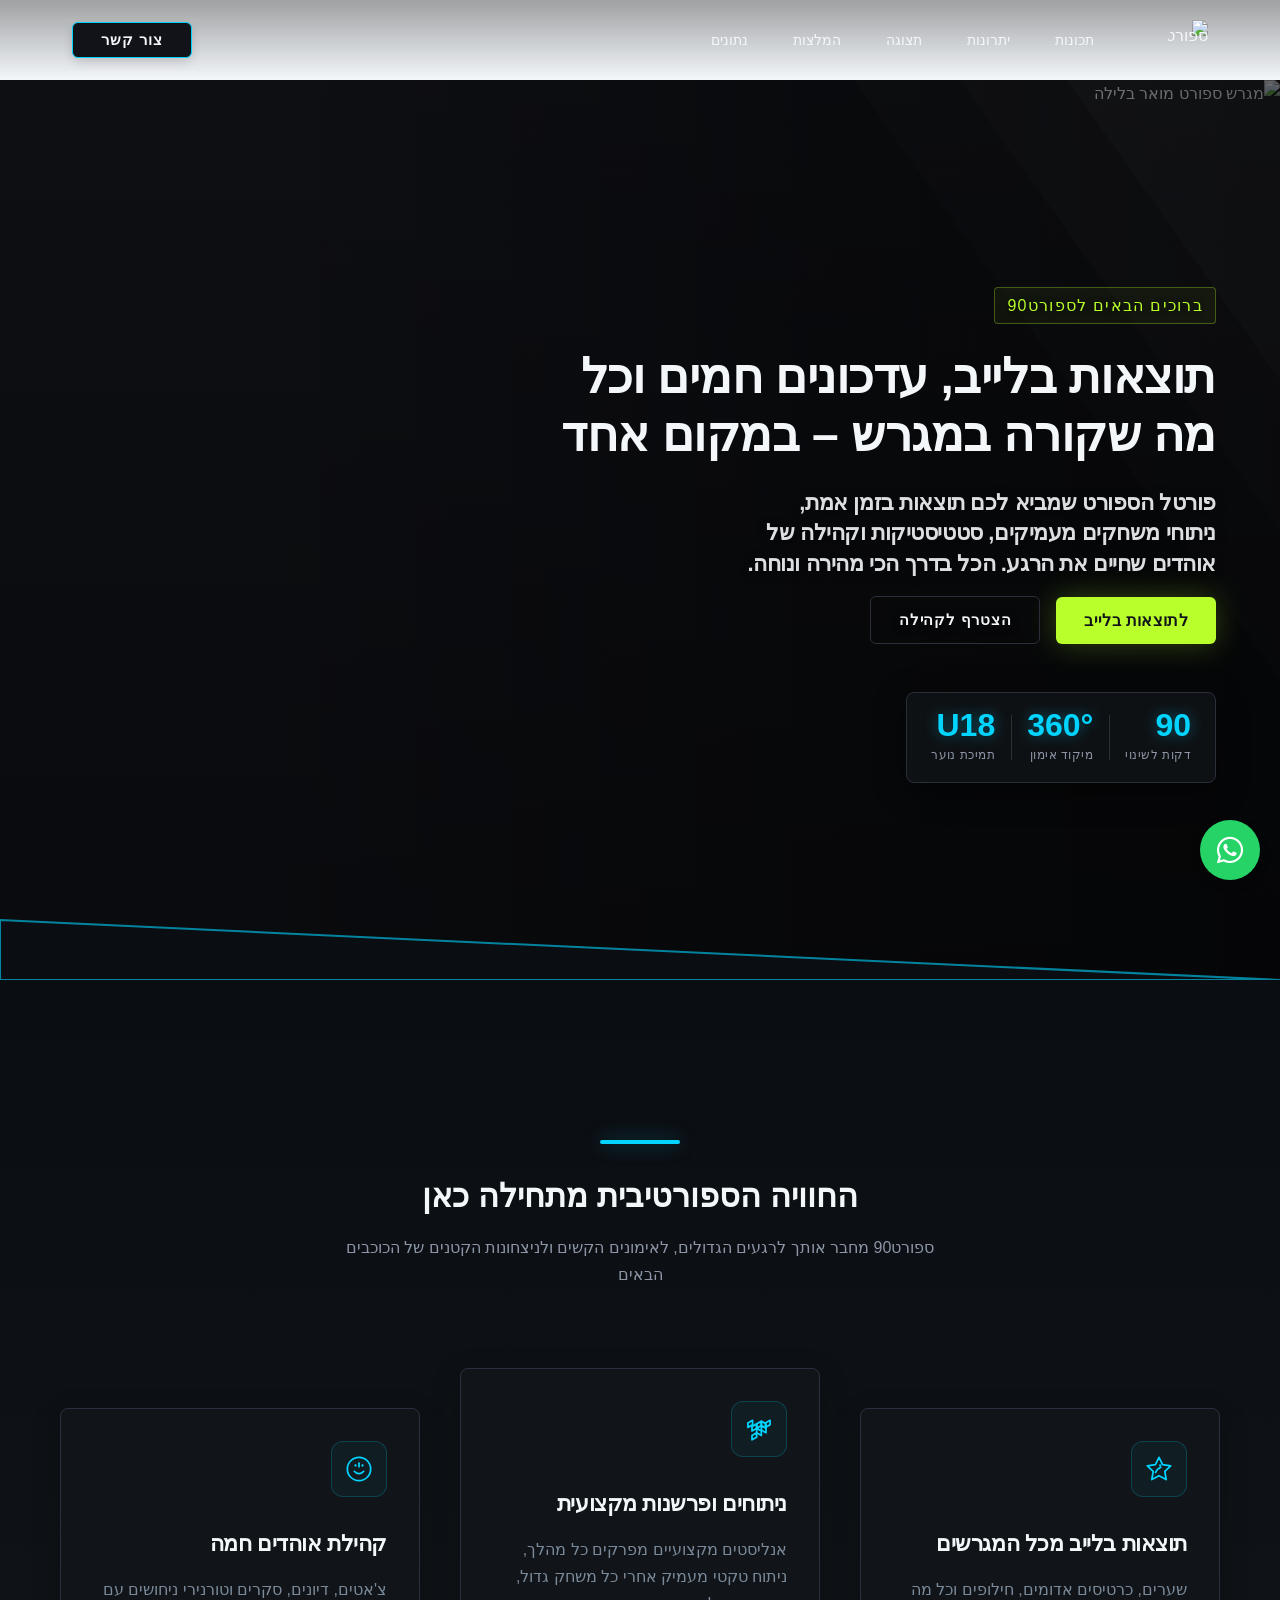
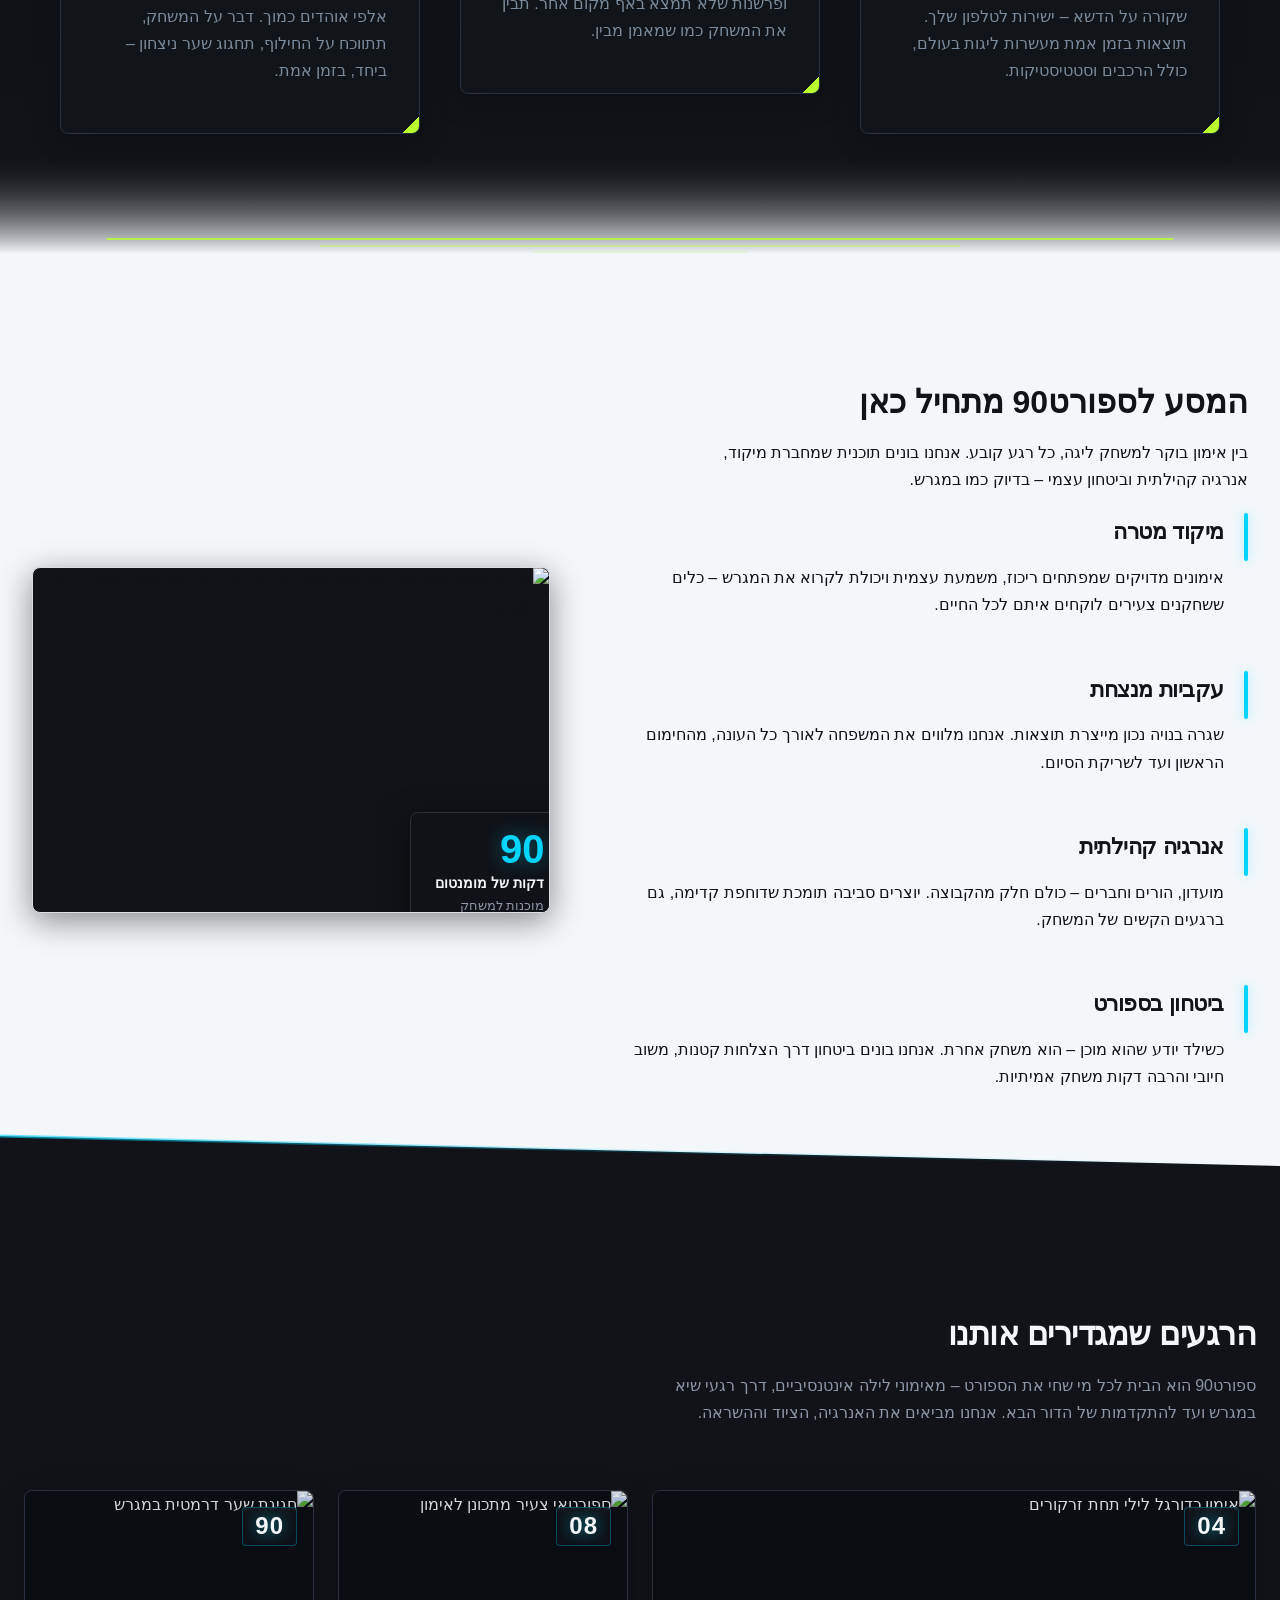
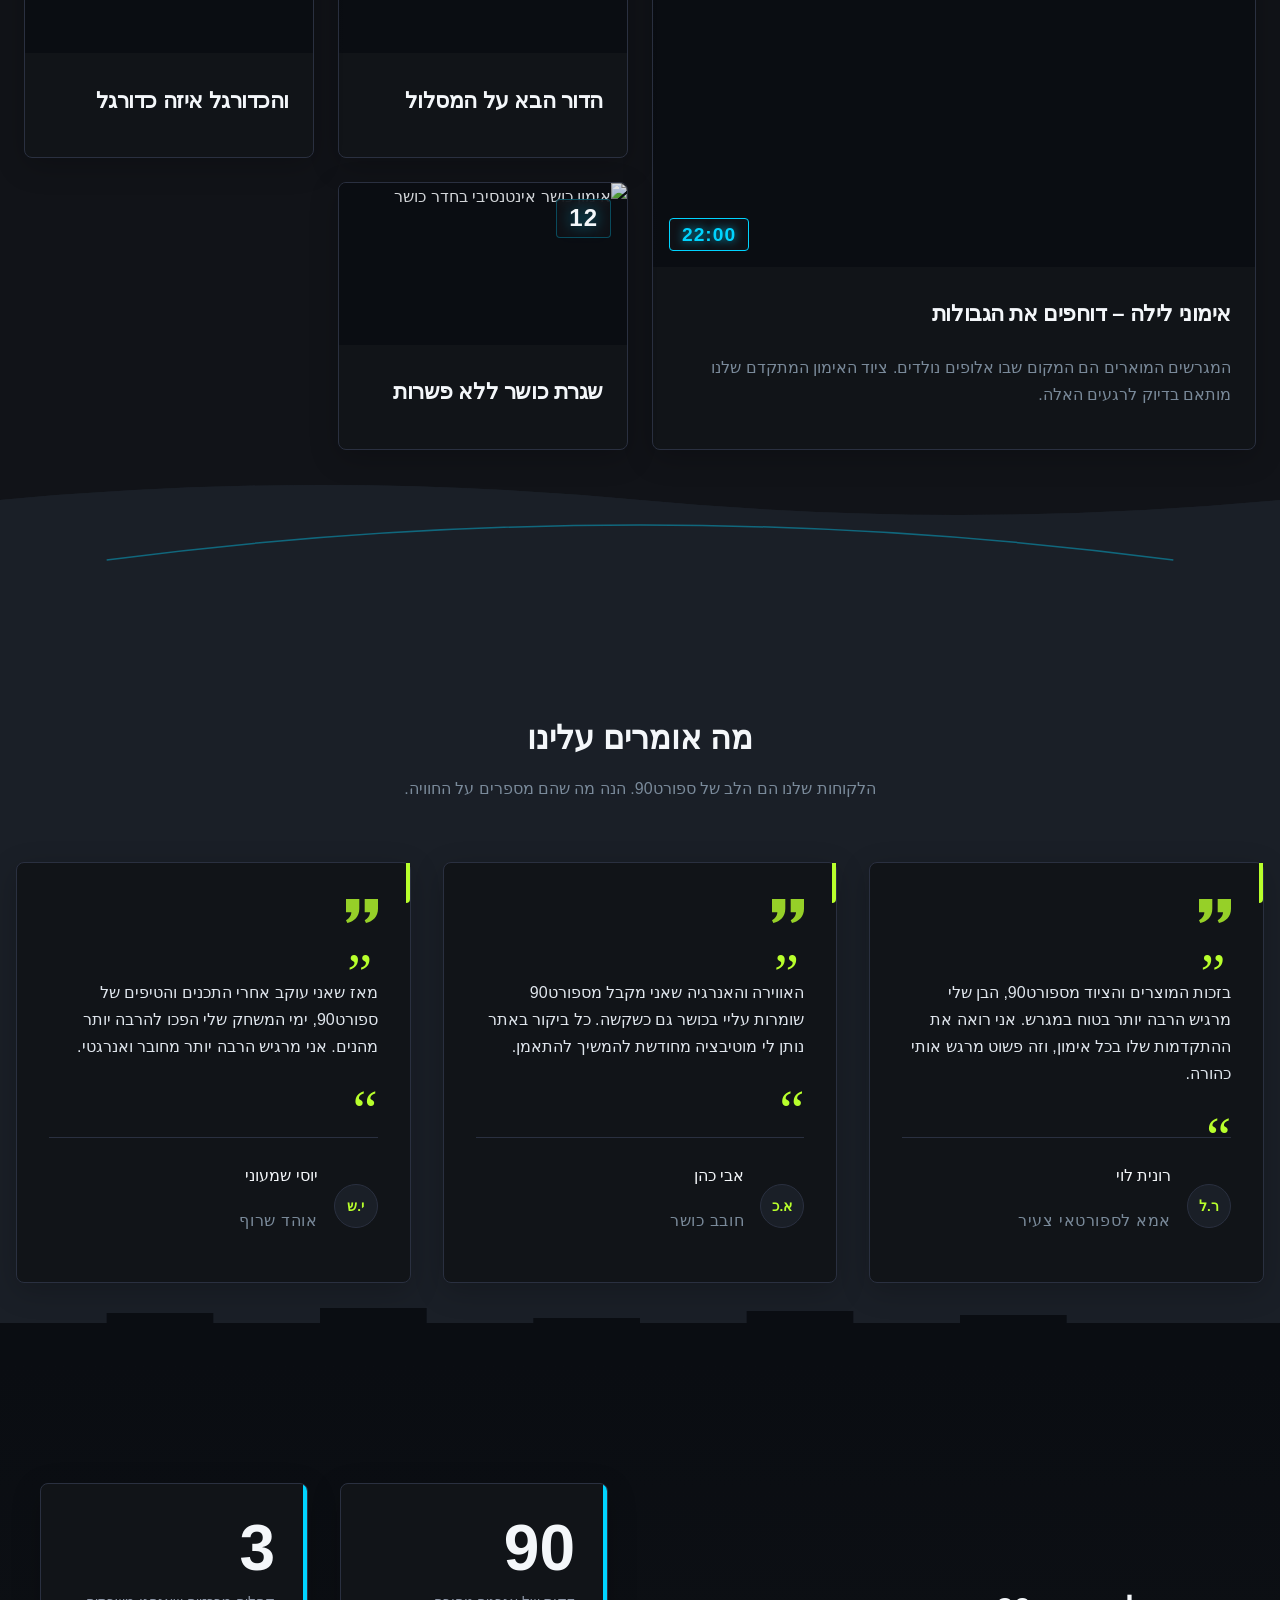
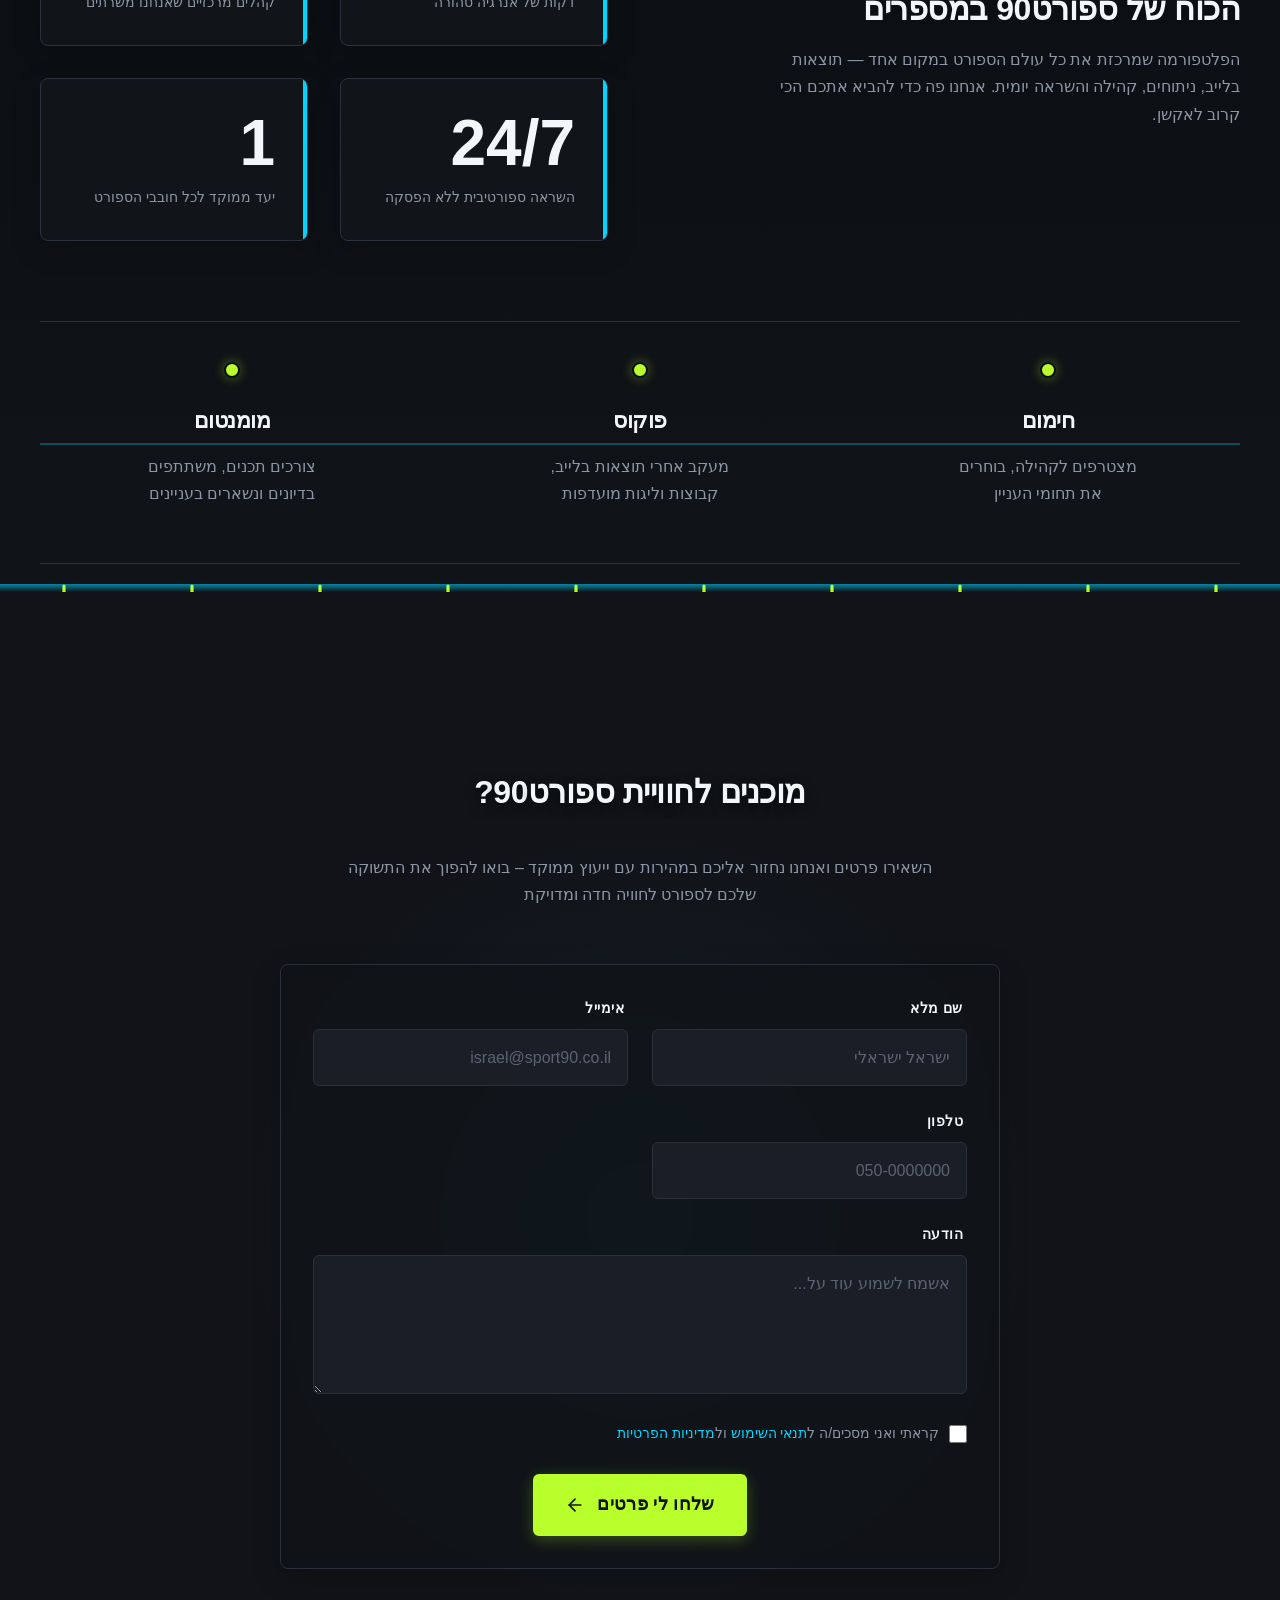
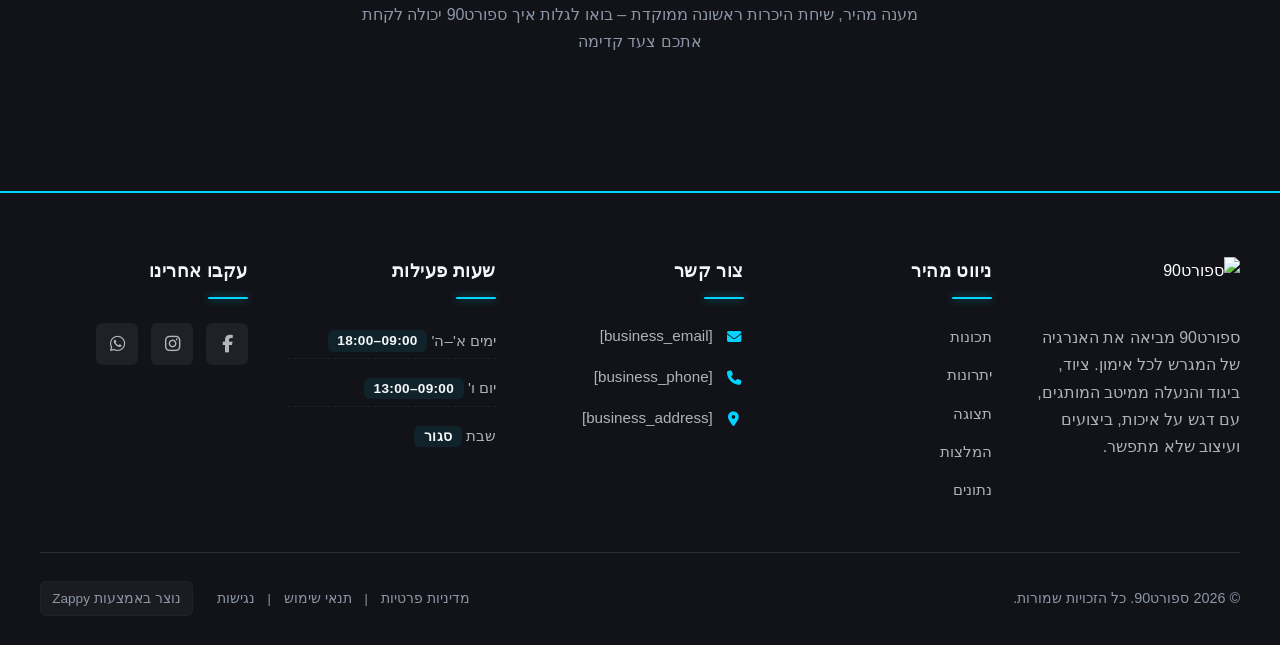
==== commit fdac3737: "Background sync: Progressive GitHub Sync" ====
--- a/public/index.html
+++ b/public/index.html
@@ -1 +1 @@
-<!doctype html><html dir="rtl" lang="he"><head><meta charset="UTF-8"><meta content="width=device-width,initial-scale=1" name="viewport"><meta content="index, follow" name="robots"><title>תפסו את הרגע — תוצאות בלייב — ספורט90</title><meta content="ספורט90 מביא לכם את כל האקשן בזמן אמת: תוצאות בלייב, עדכוני כדורגל חמים וניתוחים שלא תרצו לפספס. היכנסו עכשיו ותישארו בלב המשחק!" name="description"><meta content="ספורט90, תוצאות בלייב, כדורגל ישיר, עדכוני ספורט, שידורים חיים" name="keywords"><link href="/assets/favicon.ico" rel="icon" type="image/x-icon"><link href="/assets/favicon-16x16.png" rel="icon" type="image/png" sizes="16x16"><link href="/assets/favicon-32x32.png" rel="icon" type="image/png" sizes="32x32"><link href="/assets/favicon-48x48.png" rel="icon" type="image/png" sizes="48x48"><link href="/assets/favicon-192x192.png" rel="icon" type="image/png" sizes="192x192"><link href="/assets/favicon-512x512.png" rel="icon" type="image/png" sizes="512x512"><link href="/assets/apple-touch-icon.png" rel="apple-touch-icon"><script>!function(){"use strict";var t="72db6867-3d82-4eb4-883c-431078862842",e="https://api.zappy5.com/api/analytics/track",a=18e5,n=2592e6,o=!0,i=!0,r=!0;var s=function(){var e="zappy_visitor_"+t,a=null;try{if(a=localStorage.getItem(e)){var o=JSON.parse(a),i=Date.now();if(i-o.created<n)return o.lastSeen=i,localStorage.setItem(e,JSON.stringify(o)),o.id}}catch(t){console.warn("Zappy Analytics: LocalStorage not available")}var r="zv_"+Date.now()+"_"+Math.random().toString(36).substr(2,9);try{localStorage.setItem(e,JSON.stringify({id:r,created:Date.now(),lastSeen:Date.now()}))}catch(t){}return r}(),c=function(){var e="zappy_session_"+t,n=null;try{if(n=sessionStorage.getItem(e)){var o=JSON.parse(n),i=Date.now();if(i-o.timestamp<a)return o.timestamp=i,sessionStorage.setItem(e,JSON.stringify(o)),o.id}}catch(t){console.warn("Zappy Analytics: SessionStorage not available")}var r="zs_"+Date.now()+"_"+Math.random().toString(36).substr(2,9);try{sessionStorage.setItem(e,JSON.stringify({id:r,timestamp:Date.now()}))}catch(t){}return r}();function l(a,n){n=n||{};var o={website_id:t,event_type:a,page_path:window.location.pathname,referrer:document.referrer||"direct",visitor_id:s,session_id:c,metadata:n};if(navigator.sendBeacon){var i=new Blob([JSON.stringify(o)],{type:"application/json"});navigator.sendBeacon(e,i)}else fetch(e,{method:"POST",headers:{"Content-Type":"application/json"},body:JSON.stringify(o),keepalive:!0}).catch(function(t){console.warn("Zappy Analytics: Failed to track event",t)})}o&&l("pageview",{title:document.title,url:window.location.href}),i&&document.addEventListener("click",function(t){var e=t.target;if("BUTTON"===e.tagName||e.closest("button")){var a="BUTTON"===e.tagName?e:e.closest("button");l("click",{element:"button",text:a.textContent.trim().substring(0,100),id:a.id||null,class:a.className||null})}else if("A"===e.tagName||e.closest("a")){var n="A"===e.tagName?e:e.closest("a");l("navigation",{element:"link",text:n.textContent.trim().substring(0,100),href:n.href,external:n.hostname!==window.location.hostname})}},!0),r&&document.addEventListener("submit",function(t){var e=t.target;l("form_submit",{form_id:e.id||null,form_name:e.name||null,form_action:e.action||null,form_method:e.method||"GET"})},!0);var d=Date.now();window.addEventListener("beforeunload",function(){l("page_unload",{time_on_page:Math.floor((Date.now()-d)/1e3),page_path:window.location.pathname})}),window.zappyAnalytics={track:l,getVisitorId:function(){return s},getSessionId:function(){return c}}}()</script><meta content="תפסו את הרגע — תוצאות בלייב — ספורט90" property="og:title"><meta content="ספורט90 מביא לכם את כל האקשן בזמן אמת: תוצאות בלייב, עדכוני כדורגל חמים וניתוחים שלא תרצו לפספס. היכנסו עכשיו ותישארו בלב המשחק!" property="og:description"><meta content="summary_large_image" name="twitter:card"><meta content="תפסו את הרגע — תוצאות בלייב — ספורט90" name="twitter:title"><meta content="ספורט90 מביא לכם את כל האקשן בזמן אמת: תוצאות בלייב, עדכוני כדורגל חמים וניתוחים שלא תרצו לפספס. היכנסו עכשיו ותישארו בלב המשחק!" name="twitter:description"><meta content="website" property="og:type"><meta content="he_IL" property="og:locale"><style>.skip-link{position:absolute;top:0;left:0;transform:translateY(-200%);padding:12px 18px;background:var(--bg-dark,#1a1a1a);color:var(--text-light,#fff);font-weight:600;border-radius:0 0 8px 0;z-index:10000}.skip-link:focus{transform:none;outline:2px solid var(--ring,#fff);outline-offset:2px}:focus-visible{outline:2px solid var(--ring,currentColor);outline-offset:3px}</style><link href="/assets/favicon.ico" rel="icon" type="image/x-icon"><link href="/assets/favicon-16x16.png" rel="icon" type="image/png" sizes="16x16"><link href="/assets/favicon-32x32.png" rel="icon" type="image/png" sizes="32x32"><link href="/assets/favicon-48x48.png" rel="icon" type="image/png" sizes="48x48"><link href="/assets/favicon-192x192.png" rel="icon" type="image/png" sizes="192x192"><link href="/assets/favicon-512x512.png" rel="icon" type="image/png" sizes="512x512"><link href="/assets/apple-touch-icon.png" rel="apple-touch-icon"><link href="https://cdn.jsdelivr.net/npm/vanilla-cookieconsent@3/dist/cookieconsent.css" rel="stylesheet"><style id="zappy-critical-above-fold-css">html{box-sizing:border-box;-webkit-text-size-adjust:100%}*,::after,::before{box-sizing:inherit}body{margin:0;min-width:320px;overflow-x:clip}img,svg,video{max-width:100%;height:auto}main{display:block}.container{width:min(100% - 32px,1200px);margin-inline:auto}.navbar,header .navbar,header[role=banner],nav.navbar{position:relative;z-index:1000;width:100%}.nav-container,.navbar .container{display:flex;align-items:center;justify-content:space-between;min-height:64px}.logo,.logo-link img{display:block;width:35px;height:35px;object-fit:contain}#navMenu,.nav-menu{list-style:none}.fa,.fa-brands,.fa-regular,.fa-solid,.fab,.far,.fas{display:inline-block;min-width:1em;text-align:center}html:not(#zappy-noop) .navbar:has(.nav-ecommerce-icons)>.phone-header-btn,html:not(#zappy-noop)[data-zappy-site-type=ecommerce] .phone-header-btn{display:none!important;visibility:hidden!important;width:0!important;height:0!important;pointer-events:none!important}.hero-section,.index-hero-section,section[class*=hero]{position:relative;overflow:hidden;min-height:560px}.hero-bg-image,.hero-bg-wrapper,section[class*=hero] [class*=hero-bg]{position:absolute;inset:0;width:100%;height:100%}.hero-bg-image img,.hero-bg-wrapper img,section[class*=hero] [data-hero-bg],section[class*=hero] img[data-hero-background=true]{width:100%!important;height:100%!important;object-fit:cover!important;display:block}.hero-content,section[class*=hero] .container{position:relative;z-index:2}@media(max-width:768px){:root{--header-height:72px;--total-header-height:72px;--zappy-mobile-menu-top:72px}html[data-zappy-site-type=ecommerce] body{padding-top:var(--total-header-height,72px)}html[data-zappy-site-type=ecommerce] body>.navbar:not(.zappy-catalog-menu),html[data-zappy-site-type=ecommerce] body>nav.navbar{position:fixed!important;top:0;left:0;right:0;z-index:100000;width:100%;margin-bottom:0}.zappy-catalog-menu{position:fixed;top:var(--header-height,72px);left:0;right:0;z-index:99999}.nav-container,.navbar .container{min-height:60px}#navMenu,.nav-menu{max-width:100vw;overflow-x:hidden}.hero-section,.index-hero-section,section[class*=hero]{min-height:100svh}.hero-bg-image,.hero-bg-wrapper,.hero-scrim{min-height:100svh}}</style><link href="/styles.css" rel="preload" as="style"><link href="/styles.css" rel="stylesheet" media="print" onload='this.media="all"'><noscript><link href="/styles.css" rel="stylesheet"></noscript><script>window.ZAPPY_WEBSITE_ID="72db6867-3d82-4eb4-883c-431078862842",window.ZAPPY_API_BASE="https://api.zappy5.com"</script><link href="/assets/site-index-hero-image-1.webp" rel="preload" as="image" fetchpriority="high"><style id="zappy-dropdown-submenu-styles">#navMenu li:has(.sub-menu),.nav-menu li:has(.sub-menu),.navbar li:has(.sub-menu),nav li:has(.sub-menu){position:relative}#navMenu .sub-menu,.nav-menu .sub-menu,.navbar .sub-menu,nav .sub-menu{display:block!important;position:absolute!important;top:100%;left:0;min-width:220px;background:#fff;border-radius:8px;box-shadow:0 8px 25px rgba(0,0,0,.15);padding:8px 0;opacity:0;visibility:hidden;transform:translateY(10px);transition:all .3s ease;z-index:1000;list-style:none;pointer-events:none}#navMenu li:hover>.sub-menu,.nav-menu li:hover>.sub-menu,.navbar li:hover>.sub-menu,nav li:hover>.sub-menu{opacity:1!important;visibility:visible!important;transform:translateY(0)!important;pointer-events:auto!important}.sub-menu li{list-style:none;margin:0;padding:0}.sub-menu a{display:block!important;padding:10px 16px!important;color:var(--text-dark,#333)!important;font-weight:500;text-decoration:none;white-space:nowrap;transition:background-color .2s}.sub-menu .zappy-nav-child>a{padding-left:28px!important;font-size:.9em!important;opacity:.85!important}[dir=rtl] .sub-menu .zappy-nav-child>a,html[lang=ar] .sub-menu .zappy-nav-child>a,html[lang=he] .sub-menu .zappy-nav-child>a{padding-left:10px!important;padding-right:28px!important}.sub-menu .zappy-nav-parent>a{font-weight:600!important}.sub-menu a:hover{background-color:#f5f5f5}[dir=rtl] .nav-menu .sub-menu,[dir=rtl] .navbar .sub-menu,[dir=rtl] nav .sub-menu,html[lang=ar] .nav-menu .sub-menu,html[lang=ar] .navbar .sub-menu,html[lang=ar] nav .sub-menu,html[lang=he] .nav-menu .sub-menu,html[lang=he] .navbar .sub-menu,html[lang=he] nav .sub-menu{left:auto!important;right:0!important}.sub-menu:empty,.sub-menu:not(:has(li)):not(:has(> a)),.sub-menu:not(:has(li:not(.zappy-hidden-menu-item))):not(:has(> a)){display:none!important;opacity:0!important;visibility:hidden!important;pointer-events:none!important}li:has(.menu-group-title):hover>.sub-menu{opacity:1!important;visibility:visible!important;transform:translateY(0)!important;pointer-events:auto!important}#navMenu>li>.menu-group-title,.nav-menu>li>.menu-group-title{display:inline-block;padding:.5rem 1rem;cursor:default;user-select:none}@media (max-width:768px){#navMenu .sub-menu,.nav-menu .sub-menu,.navbar .sub-menu,nav .sub-menu{position:static!important;transform:none!important;box-shadow:none!important;background:0 0!important;max-height:0;overflow:hidden;opacity:0;visibility:hidden;transition:max-height .3s ease,opacity .3s ease;padding:0!important;border-radius:0!important}#navMenu .sub-menu.mobile-expanded,.nav-menu .sub-menu.mobile-expanded,.navbar .sub-menu.mobile-expanded{max-height:none!important;overflow-y:visible!important;opacity:1!important;visibility:visible!important;padding:8px 0 8px 16px!important}[dir=rtl] .sub-menu.mobile-expanded,html[lang=he] .sub-menu.mobile-expanded{padding:8px 16px 8px 0!important}#navMenu li:hover>.sub-menu,.nav-menu li:hover>.sub-menu,.navbar li:hover>.sub-menu,nav li:hover>.sub-menu{opacity:0;visibility:hidden;pointer-events:none}#navMenu li>.sub-menu.mobile-expanded,.nav-menu li>.sub-menu.mobile-expanded,.navbar li>.sub-menu.mobile-expanded,nav li>.sub-menu.mobile-expanded{opacity:1!important;visibility:visible!important;pointer-events:auto!important}#navMenu li:has(.sub-menu),.nav-menu li:has(.sub-menu),.navbar li:has(.sub-menu),nav li:has(.sub-menu){display:flex!important;flex-wrap:wrap!important;align-items:center!important;position:relative!important;min-height:44px!important}#navMenu li:has(.sub-menu)>a,.nav-menu li:has(.sub-menu)>a,.navbar li:has(.sub-menu)>a,nav li:has(.sub-menu)>a{flex:1!important;min-width:0!important}#navMenu li:has(.sub-menu)>.menu-group-title,.nav-menu li:has(.sub-menu)>.menu-group-title,.navbar li:has(.sub-menu)>.menu-group-title,nav li:has(.sub-menu)>.menu-group-title{flex:1!important;min-width:0!important;padding:0!important;line-height:inherit!important}#navMenu li:has(.sub-menu)>.sub-menu,.nav-menu li:has(.sub-menu)>.sub-menu,.navbar li:has(.sub-menu)>.sub-menu,nav li:has(.sub-menu)>.sub-menu{flex-basis:100%!important;width:100%!important}#navMenu li:has(.sub-menu)>a [class*=arrow],#navMenu li:has(.sub-menu)>a [class*=chevron],.nav-menu li:has(.sub-menu)>a .fa-angle-down,.nav-menu li:has(.sub-menu)>a .fa-chevron-down,.nav-menu li:has(.sub-menu)>a [class*=arrow],.nav-menu li:has(.sub-menu)>a [class*=chevron],nav li:has(.sub-menu)>a [class*=arrow],nav li:has(.sub-menu)>a [class*=chevron]{display:none!important;visibility:hidden!important}.mobile-submenu-toggle{display:flex!important;align-items:center!important;justify-content:center!important;width:44px!important;height:auto!important;background:0 0!important;border:none!important;cursor:pointer!important;color:var(--text-light)!important;position:static!important;flex-shrink:0!important;align-self:stretch!important;z-index:2!important;padding:0!important;margin:0!important}.mobile-submenu-toggle::after{content:''!important;width:0!important;height:0!important;border-left:6px solid transparent!important;border-right:6px solid transparent!important;border-top:7px solid currentColor!important;transition:transform .3s ease!important}.mobile-submenu-toggle.expanded::after{transform:rotate(180deg)!important}.sub-menu a{padding:10px 0!important;display:block!important;color:var(--text-light)!important;white-space:normal!important}.sub-menu .zappy-nav-child>a{padding-left:28px!important;font-size:.9em!important;opacity:.85!important}[dir=rtl] .sub-menu .zappy-nav-child>a,html[lang=ar] .sub-menu .zappy-nav-child>a,html[lang=he] .sub-menu .zappy-nav-child>a{padding-left:0!important;padding-right:28px!important}.sub-menu .zappy-nav-parent>a{font-weight:600!important}#navMenu.active,.nav-menu.active{max-width:100vw!important;overflow-x:hidden!important;box-sizing:border-box!important}.navbar .sub-menu li a,.zappy-products-dropdown .sub-menu a,nav.navbar .sub-menu li a{color:var(--text-light)!important}}@media (min-width:769px){.mobile-submenu-toggle{display:none!important}}</style><style id="zappy-widget-visibility">html[dir=rtl] .whatsapp-float{right:20px!important;left:auto!important}html:not([dir]) .whatsapp-float,html[dir=ltr] .whatsapp-float{left:20px!important;right:auto!important}html[dir=rtl] #mic-access-tool-general-button,html[dir=rtl] #mic-init-access-tool #mic-access-tool-general-button,html[dir=rtl] #mic-init-access-tool .mic-access-tool-general-button,html[dir=rtl] ._access-icon,html[dir=rtl] .mic-access-tool-general-button{left:20px!important;right:auto!important}html:not([dir]) #mic-access-tool-general-button,html:not([dir]) #mic-init-access-tool #mic-access-tool-general-button,html:not([dir]) #mic-init-access-tool .mic-access-tool-general-button,html:not([dir]) ._access-icon,html:not([dir]) .mic-access-tool-general-button,html[dir=ltr] #mic-access-tool-general-button,html[dir=ltr] #mic-init-access-tool #mic-access-tool-general-button,html[dir=ltr] #mic-init-access-tool .mic-access-tool-general-button,html[dir=ltr] ._access-icon,html[dir=ltr] .mic-access-tool-general-button{right:20px!important;left:auto!important}@media (max-width:768px){.whatsapp-float{display:flex!important}}@media (min-width:769px){.whatsapp-float{display:flex!important}}@media (max-width:768px){#mic-access-tool-general-button,#mic-init-access-tool #mic-access-tool-general-button,#mic-init-access-tool .mic-access-tool-general-button,._access-icon,.mic-access-tool-general-button{display:flex!important;visibility:visible!important;opacity:1!important;pointer-events:auto!important}#mic-access-tool-box.opened-mic-access-tool,#mic-init-access-tool #mic-access-tool-box.opened-mic-access-tool,.mic-access-tool-box.opened-mic-access-tool{visibility:visible!important;opacity:1!important;pointer-events:auto!important}}@media (min-width:769px){#mic-access-tool-general-button,#mic-init-access-tool #mic-access-tool-general-button,#mic-init-access-tool .mic-access-tool-general-button,._access-icon,.mic-access-tool-general-button{display:flex!important;visibility:visible!important;opacity:1!important;pointer-events:auto!important}#mic-access-tool-box.opened-mic-access-tool,#mic-init-access-tool #mic-access-tool-box.opened-mic-access-tool,.mic-access-tool-box.opened-mic-access-tool{visibility:visible!important;opacity:1!important;pointer-events:auto!important}}</style></head><body><a href="#main" class="skip-link">דלג לתוכן הראשי</a><nav class="navbar" dir="rtl"><button class="mobile-toggle" aria-label="Menu" id="mobileToggle"><svg viewBox="0 0 24 24" fill="none" class="hamburger-icon" height="24" width="24"><path d="M3 12h18M3 6h18M3 18h18" stroke="currentColor" stroke-width="2" stroke-linecap="round"></path></svg> <svg viewBox="0 0 24 24" fill="none" class="close-icon" height="24" width="24" style="display:none"><path d="M18 6L6 18M6 6l12 12" stroke="currentColor" stroke-width="2" stroke-linecap="round"></path></svg></button> <button class="phone-header-btn" aria-label="Call" data-phone="[business_phone]"><svg viewBox="0 0 24 24" fill="currentColor" height="20" width="20"><path d="M22 16.92v3a2 2 0 0 1-2.18 2 19.79 19.79 0 0 1-8.63-3.07 19.5 19.5 0 0 1-6-6 19.79 19.79 0 0 1-3.07-8.67A2 2 0 0 1 4.11 2h3a2 2 0 0 1 2 1.72 12.84 12.84 0 0 0 .7 2.81 2 2 0 0 1-.45 2.11L8.09 9.91a16 16 0 0 0 6 6l1.27-1.27a2 2 0 0 1 2.11-.45 12.84 12.84 0 0 0 2.81.7A2 2 0 0 1 22 16.92z"></path></svg></button><div class="nav-container"><div class="nav-right-group"><div class="nav-brand"><a href="/" class="logo-link"><img alt="ספורט90" decoding="async" height="35" src="/assets/site-----image-1.webp" width="35" class="logo"></a></div><ul class="nav-menu" id="navMenu"><li><a href="#features">תכונות</a></li><li><a href="#benefits">יתרונות</a></li><li><a href="#showcase">תצוגה</a></li><li><a href="#testimonials">המלצות</a></li><li><a href="#stats">נתונים</a></li><li class="mobile-contact-link nav-cta-mobile-item"><a href="#cta" class="nav-cta-btn">צור קשר</a></li></ul></div><div class="nav-cta-container"><a href="#cta" class="nav-cta-btn">צור קשר</a></div></div></nav><script>window.addEventListener("load",function(){const e=document.querySelector(".navbar, nav, header");if(!e)return void console.log("[Navbar] Navbar element not found");let t=document.getElementById("mobileToggle")||document.querySelector(".mobile-toggle")||document.querySelector(".hamburger")||document.querySelector(".hamburger-menu")||document.querySelector(".menu-toggle")||document.querySelector(".burger-menu")||document.querySelector('[aria-label="Menu"]')||document.querySelector('[aria-label="תפריט"]');const o=document.querySelector(".phone-header-btn"),n=window.getComputedStyle(e);let r=n.backgroundColor;if(console.log("[Navbar] Initial navbar background:",r),"transparent"===r||"rgba(0, 0, 0, 0)"===r||r.startsWith("rgba")&&r.includes(", 0)")){const e=n.backgroundImage;if(e&&"none"!==e)console.log("[Navbar] Navbar has background image/gradient, using dark text"),r="rgb(240, 240, 240)";else{const e=window.getComputedStyle(document.body).backgroundColor;console.log("[Navbar] Navbar transparent, using body background:",e),r=e}}const a=r.match(/\d+/g);if(a&&a.length>=3){const e=(.299*parseInt(a[0])+.587*parseInt(a[1])+.114*parseInt(a[2]))/255;console.log("[Navbar] Mobile button colors preserved from Claude CSS (luminance:",e.toFixed(2)+")");const n=document.createElement("style");n.id="zappy-mobile-nav-fix";document.documentElement.lang;document.documentElement.dir,n.textContent='\n        /* Hide mobile buttons on desktop, show only on mobile */\n        @media (min-width: 769px) {\n          .mobile-toggle,\n          .phone-header-btn {\n            display: none !important;\n          }\n        }\n        \n        /* Show and position mobile buttons correctly on mobile */\n        @media (max-width: 768px) {\n          .navbar,\n          nav.navbar {\n            min-height: 70px !important;\n          }\n\n          .mobile-toggle,\n          .phone-header-btn {\n            position: absolute !important;\n            top: 0 !important;\n            bottom: 0 !important;\n            margin-top: auto !important;\n            margin-bottom: auto !important;\n            transform: none !important;\n            z-index: 1001 !important;\n            display: flex !important;\n            align-items: center !important;\n            justify-content: center !important;\n            width: 36px !important;\n            height: 36px !important;\n            border-radius: 50% !important;\n            border: none !important;\n            cursor: pointer !important;\n            padding: 6px !important;\n            background: none !important;\n            color: var(--nav-text, var(--text-light)) !important;\n            touch-action: manipulation !important;\n            -webkit-tap-highlight-color: transparent !important;\n          }\n\n          html[data-zappy-site-type="ecommerce"] .phone-header-btn,\n          body[data-zappy-site-type="ecommerce"] .phone-header-btn,\n          html[data-zappy-site-type="ecommerce"] header .phone-header-btn,\n          html[data-zappy-site-type="ecommerce"] nav .phone-header-btn {\n            display: none !important;\n            visibility: hidden !important;\n            width: 0 !important;\n            height: 0 !important;\n            min-width: 0 !important;\n            overflow: hidden !important;\n          }\n          \n          /* LTR positioning (default): hamburger LEFT, phone RIGHT */\n          html:not([dir="rtl"]):not([lang="he"]):not([lang="ar"]) .mobile-toggle,\n          html[dir="ltr"] .mobile-toggle {\n            left: 12px !important;\n            right: auto !important;\n          }\n          html:not([dir="rtl"]):not([lang="he"]):not([lang="ar"]) .phone-header-btn,\n          html[dir="ltr"] .phone-header-btn {\n            right: 12px !important;\n            left: auto !important;\n          }\n          \n          /* RTL positioning: hamburger RIGHT, phone LEFT */\n          html[dir="rtl"] .mobile-toggle,\n          html[lang="he"] .mobile-toggle,\n          html[lang="ar"] .mobile-toggle {\n            right: 12px !important;\n            left: auto !important;\n          }\n          html[dir="rtl"] .phone-header-btn,\n          html[lang="he"] .phone-header-btn,\n          html[lang="ar"] .phone-header-btn {\n            left: 12px !important;\n            right: auto !important;\n          }\n          \n          /* CRITICAL: Ensure nav-container has min-height on mobile */\n          /* All children are positioned absolutely/fixed on mobile, so height:auto collapses to 0 */\n          .nav-container {\n            min-height: 70px !important;\n            position: relative !important;\n          }\n          \n          /* Ensure SVG icons are properly sized and inherit color */\n          .mobile-toggle svg,\n          .phone-header-btn svg {\n            width: 24px !important;\n            height: 24px !important;\n            /* Don\'t force display - let JavaScript control hamburger/close toggle */\n          }\n          \n          /* Reset nav-cta-container on mobile - remove desktop box-shadow/padding */\n          /* that creates a visible ghost box when CTA button is hidden */\n          .nav-cta-container {\n            box-shadow: none !important;\n            padding: 0 !important;\n          }\n          \n          /* Hide nav-cta-container entirely on mobile when there\'s no lang-switcher */\n          /* (only the CTA button is inside, and it\'s hidden on mobile) */\n          .nav-cta-container:not(:has(.lang-switcher)) {\n            display: none !important;\n          }\n          \n          /* CRITICAL: Prevent hero image fade gradient from bleeding over headline text */\n          /* The .image-fade-gradient has bottom: -30px (extends below parent) */\n          /* On mobile stacked layout, this overlaps the h1 text below the image */\n          .hero-image-column {\n            overflow: hidden !important;\n          }\n          .image-fade-gradient {\n            bottom: 0 !important;\n          }\n          \n          /* Hide desktop language switcher on mobile - hamburger menu handles it */\n          /* High specificity to override stored CSS */\n          .lang-switcher,\n          .nav-cta-container .lang-switcher,\n          .nav-container .lang-switcher,\n          .navbar .lang-switcher,\n          .navbar .nav-cta-container .lang-switcher {\n            display: none !important;\n          }\n        }\n      ';const r=document.getElementById("zappy-mobile-nav-fix");r&&r.remove(),document.head.appendChild(n),console.log("[Navbar] Critical CSS injected for mobile nav positioning");const i=window.innerWidth<=768;if(t){const e=t.querySelector(".hamburger-icon"),o=t.querySelector(".close-icon");e&&(e.style.setProperty("width","24px","important"),e.style.setProperty("height","24px","important"),e.style.setProperty("display","block","important")),o&&(o.style.setProperty("width","24px","important"),o.style.setProperty("height","24px","important"),o.style.setProperty("display","none","important")),i?(t.style.setProperty("position","absolute","important"),t.style.setProperty("top","0","important"),t.style.setProperty("bottom","0","important"),t.style.setProperty("margin-top","auto","important"),t.style.setProperty("margin-bottom","auto","important"),t.style.setProperty("transform","none","important"),t.style.setProperty("z-index","1001","important"),t.style.removeProperty("left"),t.style.removeProperty("right"),console.log("[Navbar] Mobile toggle positioning applied (mobile viewport)")):(t.style.removeProperty("position"),t.style.removeProperty("top"),t.style.removeProperty("transform"),t.style.removeProperty("z-index"),t.style.removeProperty("left"),t.style.removeProperty("right"),console.log("[Navbar] Desktop viewport - cleared mobile toggle inline positioning"))}if(o){const e=o.querySelector("svg");e&&(e.style.width="24px",e.style.height="24px",e.setAttribute("width","24"),e.setAttribute("height","24")),i?(o.style.setProperty("position","absolute","important"),o.style.setProperty("top","0","important"),o.style.setProperty("bottom","0","important"),o.style.setProperty("margin-top","auto","important"),o.style.setProperty("margin-bottom","auto","important"),o.style.setProperty("transform","none","important"),o.style.setProperty("z-index","1001","important"),o.style.removeProperty("left"),o.style.removeProperty("right"),console.log("[Navbar] Phone button positioning applied (mobile viewport)")):(o.style.removeProperty("position"),o.style.removeProperty("top"),o.style.removeProperty("transform"),o.style.removeProperty("z-index"),o.style.removeProperty("left"),o.style.removeProperty("right"),console.log("[Navbar] Desktop viewport - cleared phone button inline positioning"))}}else console.log("[Navbar] Could not parse background color:",r);t=document.getElementById("mobileToggle")||document.querySelector(".mobile-toggle")||document.querySelector(".hamburger")||document.querySelector(".hamburger-menu")||document.querySelector(".menu-toggle")||document.querySelector(".burger-menu")||document.querySelector('[aria-label="Menu"]')||document.querySelector('[aria-label="תפריט"]');const i=document.getElementById("navMenu")||document.querySelector(".nav-menu")||document.querySelector(".nav-links")||document.querySelector("nav ul:not(.submenu)");if(!t||!i)return void console.log("[Navbar] Mobile toggle or menu not found:",{toggle:!!t,menu:!!i});i.id||(i.id="navMenu"),console.log("[Navbar] Initializing mobile menu...");const l=t.cloneNode(!0);t.parentNode.replaceChild(l,t);var s=0;function p(e){var t=Date.now();t-s<300||(s=t,function(e){e.preventDefault(),e.stopPropagation();const t=l.querySelector(".hamburger-icon"),o=l.querySelector(".close-icon");i.classList.contains("active")?(i.classList.remove("active"),t&&t.style.setProperty("display","block","important"),o&&o.style.setProperty("display","none","important"),document.body.style.overflow="",document.body.classList.remove("menu-open"),console.log("[Navbar] Menu closed")):(i.classList.add("active"),t&&t.style.setProperty("display","none","important"),o&&o.style.setProperty("display","block","important"),document.body.style.overflow="hidden",document.body.classList.add("menu-open"),console.log("[Navbar] Menu opened"))}(e))}l.addEventListener("click",p),l.addEventListener("touchend",p),document.addEventListener("keydown",function(e){if(("Escape"===e.key||"Esc"===e.key)&&i.classList.contains("active")){const e=l.querySelector(".hamburger-icon"),t=l.querySelector(".close-icon");i.classList.remove("active"),e&&e.style.setProperty("display","block","important"),t&&t.style.setProperty("display","none","important"),document.body.style.overflow="",document.body.classList.remove("menu-open"),console.log("[Navbar] Menu closed (Escape)")}}),i.querySelectorAll("a").forEach(function(e){e.addEventListener("click",function(){if("#"===this.getAttribute("href"))return;const e=l.querySelector(".hamburger-icon"),t=l.querySelector(".close-icon");i.classList.remove("active"),e&&e.style.setProperty("display","block","important"),t&&t.style.setProperty("display","none","important"),document.body.style.overflow="",document.body.classList.remove("menu-open"),console.log("[Navbar] Menu closed (link clicked)")})});var m=i.querySelectorAll(".dropdown-toggle");m.forEach(function(e){e.addEventListener("click",function(e){e.preventDefault(),e.stopPropagation();var t=this.closest(".nav-dropdown");t&&(t.parentNode.querySelectorAll(".nav-dropdown.open").forEach(function(e){e!==t&&e.classList.remove("open")}),t.classList.toggle("open"),console.log("[Navbar] Dropdown toggled:",t.classList.contains("open")?"open":"closed"))})}),document.addEventListener("click",function(e){e.target.closest(".nav-dropdown")||document.querySelectorAll(".nav-dropdown.open").forEach(function(e){e.classList.remove("open")})}),console.log("[Navbar] Dropdown handlers initialized for "+m.length+" dropdowns"),o&&o.addEventListener("click",function(){const e=document.querySelectorAll('a[href^="tel:"]'),t=e.length>0?e[0].getAttribute("href").replace("tel:",""):"[business_phone]";window.location.href="tel:"+t,console.log("[Navbar] Phone button clicked")}),console.log("[Navbar] Mobile menu initialized successfully")})</script><main id="main"><section class="index-hero-section" data-band-index="0" data-layout-spec="בית-hero" id="hero" data-hero-type="fullscreen-scrim"><img alt="מגרש ספורט מואר בלילה" decoding="async" height="600" src="/assets/site-index-hero-image-1.webp" width="1200" data-context="A dramatic night stadium or training field under powerful floodlights, vibrant cyan and electric lime beams cutting through a dark sky, cinematic sports atmosphere" data-placeholder="index-hero-image-1" fetchpriority="high" loading="eager" class="hero-bg-img" data-hero-bg="true"><div class="hero-scrim" aria-hidden="true"></div><div class="stadium-light-rays" aria-hidden="true"><svg viewBox="0 0 600 600" xmlns="http://www.w3.org/2000/svg" preserveAspectRatio="none" aria-hidden="true" data-no-icon-edit="true"><polygon fill="#FFFFFF" opacity="0.04" points="600,0 400,0 600,200"></polygon><polygon fill="#FFFFFF" opacity="0.03" points="600,0 300,0 600,300"></polygon><polygon fill="#FFFFFF" opacity="0.02" points="600,0 200,0 600,400"></polygon></svg></div><div class="dark-grid-overlay" aria-hidden="true"></div><div class="hero-content-group"><p class="hero-eyebrow">ברוכים הבאים לספורט90</p><h1 class="hero-headline">הפוך כל אימון, משחק וצעד לחוויה חדה יותר</h1><h3 class="hero-subtitle">המרכז המוביל לחובבי ספורט, מתאמנים והורים שעוקבים אחרי הספורטאים הצעירים שלהם. גישה חכמה, תוצאות אמיתיות.</h3><div class="hero-cta-group"><a href="#contact" class="btn btn-primary">צור קשר והתחל עכשיו</a> <a href="#services" class="btn btn-secondary">גלה מה ספורט90 מציע</a></div><div class="hero-trust-strip"><div class="trust-item"><span class="trust-number">90</span> <span class="trust-label">דקות לשינוי</span></div><div class="trust-item"><span class="trust-number">360°</span> <span class="trust-label">מיקוד אימון</span></div><div class="trust-item"><span class="trust-number">U18</span> <span class="trust-label">תמיכת נוער</span></div></div></div><div class="hero-divider-wrapper"><svg viewBox="0 0 1200 80" xmlns="http://www.w3.org/2000/svg" preserveAspectRatio="none" aria-hidden="true" data-no-icon-edit="true"><defs><linearGradient id="neonGlow" x1="0%" x2="100%" y1="0%" y2="0%"><stop offset="0%" stop-color="#00D4FF" stop-opacity="0.8"></stop><stop offset="100%" stop-color="#00D4FF" stop-opacity="0"></stop></linearGradient></defs><path d="M0,80 L0,20 L1200,80 Z" fill="#0A0D12"></path><path d="M0,80 L0,20 L1200,80 Z" stroke="var(--secondary)" stroke-width="2" fill="#0A0D12" opacity="0.6"></path></svg></div></section><section class="index-features-section" data-band-index="1" data-layout-spec="בית-features" id="features"><div class="index-features-section__container"><div class="index-features-section__header"><span class="index-features-section__accent-line" aria-hidden="true"></span><h2 class="index-features-section__heading">החוויה הספורטיבית מתחילה כאן</h2><p class="index-features-section__subheading">ספורט90 מחבר אותך לרגעים הגדולים, לאימונים הקשים ולניצחונות הקטנים של הכוכבים הבאים</p></div><div class="index-features-section__grid"><article class="index-features-section__card index-features-section__card--start"><div class="index-features-section__card-icon-wrap"><svg viewBox="0 0 24 24" fill="none" class="index-features-section__card-icon" data-element-type="icon" data-icon-type="svg" xmlns="http://www.w3.org/2000/svg"><path d="M12 2L15.09 8.26L22 9.27L17 14.14L18.18 21.02L12 17.77L5.82 21.02L7 14.14L2 9.27L8.91 8.26L12 2Z" stroke="currentColor" stroke-width="1.5" stroke-linejoin="round"></path><path d="M9 15L10.5 12.5L13.5 10.5" stroke="currentColor" stroke-width="1.5" stroke-linejoin="round" stroke-linecap="round"></path><circle cx="13" cy="9" fill="currentColor" r="1"></circle></svg></div><h3 class="index-features-section__card-title">אנרגיית משחק בלייב</h3><p class="index-features-section__card-text">תוצאות בזמן אמת, דיווחים חמים מהיציע ועדכונים שוטפים מכל המגרשים. תישאר הכי קרוב לאקשן, גם כשאתה רחוק.</p><div class="index-features-section__card-corner" aria-hidden="true"></div></article><article class="index-features-section__card index-features-section__card--center"><div class="index-features-section__card-icon-wrap"><svg viewBox="0 0 24 24" fill="none" class="index-features-section__card-icon" data-element-type="icon" data-icon-type="svg" xmlns="http://www.w3.org/2000/svg"><path d="M6.5 8.3V4.5L2.5 6.8V10.6L6.5 8.3Z" stroke="currentColor" stroke-width="1.5" stroke-linejoin="round"></path><path d="M21.5 8.3V4.5L17.5 6.8V10.6L21.5 8.3Z" stroke="currentColor" stroke-width="1.5" stroke-linejoin="round"></path><path d="M14 5.3V9.1L10 11.4V7.6L14 5.3Z" stroke="currentColor" stroke-width="1.5" stroke-linejoin="round"></path><path d="M14 5.3L18 7.6V11.4L14 9.1V5.3Z" stroke="currentColor" stroke-width="1.5" stroke-linejoin="round"></path><path d="M10 7.6L6 9.9V13.7L10 11.4V7.6Z" stroke="currentColor" stroke-width="1.5" stroke-linejoin="round"></path><path d="M14 9.1L18 11.4V15.2L14 12.9V9.1Z" stroke="currentColor" stroke-width="1.5" stroke-linejoin="round"></path><path d="M10 11.4L14 13.7V17.5L10 15.2V11.4Z" stroke="currentColor" stroke-width="1.5" stroke-linejoin="round"></path><path d="M10 15.2L6 17.5V21.3L10 19V15.2Z" stroke="currentColor" stroke-width="1.5" stroke-linejoin="round"></path></svg></div><h3 class="index-features-section__card-title">מוטיבציה לאימון הבא</h3><p class="index-features-section__card-text">תכנים מקצועיים, טיפים לשיפור ביצועים וסיפורי השראה שידחפו אותך לקצה. תגלה איך להפוך כל אימון לניצחון אישי.</p><div class="index-features-section__card-corner" aria-hidden="true"></div></article><article class="index-features-section__card index-features-section__card--end"><div class="index-features-section__card-icon-wrap"><svg viewBox="0 0 24 24" fill="none" class="index-features-section__card-icon" data-element-type="icon" data-icon-type="svg" xmlns="http://www.w3.org/2000/svg"><path d="M12 22C17.5228 22 22 17.5228 22 12C22 6.47715 17.5228 2 12 2C6.47715 2 2 6.47715 2 12C2 17.5228 6.47715 22 12 22Z" stroke="currentColor" stroke-width="1.5"></path><path d="M8 14C8 14 9.5 16 12 16C14.5 16 16 14 16 14" stroke="currentColor" stroke-width="1.5" stroke-linejoin="round" stroke-linecap="round"></path><path d="M9 9H9.01" stroke="currentColor" stroke-width="2" stroke-linejoin="round" stroke-linecap="round"></path><path d="M15 9H15.01" stroke="currentColor" stroke-width="2" stroke-linejoin="round" stroke-linecap="round"></path><path d="M12 7V10" stroke="currentColor" stroke-width="1.5" stroke-linecap="round"></path></svg></div><h3 class="index-features-section__card-title">מעקב אחרי הכוכבים הצעירים</h3><p class="index-features-section__card-text">כהורים, אתם רוצים לדעת הכל. סיקור תחרויות נוער, פרופילים של ספורטאים צעירים וטיפים לתמיכה נכונה בדרך לפסגה. תהיו שותפים אמיתיים להצלחה.</p><div class="index-features-section__card-corner" aria-hidden="true"></div></article></div></div><div class="index-features-section__divider-wrapper" aria-hidden="true"><svg viewBox="0 0 1200 100" xmlns="http://www.w3.org/2000/svg" preserveAspectRatio="none" aria-hidden="true" data-no-icon-edit="true"><defs><linearGradient id="dividerFade" x1="0" x2="0" y1="0" y2="1"><stop offset="0%" stop-color="var(--bg-dark)" stop-opacity="0"></stop><stop offset="100%" stop-color="var(--bg-light)" stop-opacity="1"></stop></linearGradient></defs><rect fill="url(#dividerFade)" height="100" width="1200" x="0" y="0"></rect><line x1="100" x2="1100" y1="85" y2="85" opacity="0.8" stroke="var(--accent)" stroke-width="2"></line><line x1="300" x2="900" y1="92" y2="92" opacity="0.5" stroke="var(--accent)" stroke-width="1.5"></line><line x1="500" x2="700" y1="98" y2="98" opacity="0.3" stroke="var(--accent)" stroke-width="1"></line></svg></div></section><section class="index-benefits-section" data-band-index="2" data-layout-spec="בית-benefits" id="benefits"><div class="benefits-container"><div class="benefits-content"><h2>המסע לספורט90 מתחיל כאן</h2><p class="benefits-intro">בין אימון בוקר למשחק ליגה, כל רגע קובע. אנחנו בונים תוכנית שמחברת מיקוד, אנרגיה קהילתית וביטחון עצמי – בדיוק כמו במגרש.</p><div class="benefit-rows"><div class="benefit-item"><div class="benefit-marker" aria-hidden="true"></div><div class="benefit-text"><h3>מיקוד מטרה</h3><p>אימונים מדויקים שמפתחים ריכוז, משמעת עצמית ויכולת לקרוא את המגרש – כלים ששחקנים צעירים לוקחים איתם לכל החיים.</p></div></div><div class="benefit-item"><div class="benefit-marker" aria-hidden="true"></div><div class="benefit-text"><h3>עקביות מנצחת</h3><p>שגרה בנויה נכון מייצרת תוצאות. אנחנו מלווים את המשפחה לאורך כל העונה, מהחימום הראשון ועד לשריקת הסיום.</p></div></div><div class="benefit-item"><div class="benefit-marker" aria-hidden="true"></div><div class="benefit-text"><h3>אנרגיה קהילתית</h3><p>מועדון, הורים וחברים – כולם חלק מהקבוצה. יוצרים סביבה תומכת שדוחפת קדימה, גם ברגעים הקשים של המשחק.</p></div></div><div class="benefit-item"><div class="benefit-marker" aria-hidden="true"></div><div class="benefit-text"><h3>ביטחון בספורט</h3><p>כשילד יודע שהוא מוכן – הוא משחק אחרת. אנחנו בונים ביטחון דרך הצלחות קטנות, משוב חיובי והרבה דקות משחק אמיתיות.</p></div></div></div></div><div class="benefits-media"><div class="image-panel"><img alt="צילום אקשן ספורטיבי של אצן צעיר על מסלול ריצה מקצועי בתאורת ערב דרמטית" decoding="async" height="400" src="/assets/site-index-benefits-image-1.webp" width="600" data-context="Close-up cinematic sports action: young athlete sprinting on a professional track at dusk, motion blur on background, floodlit stadium atmosphere, dynamic low-angle shot emphasizing speed and determination for a premium sports brand website" data-placeholder="index-benefits-image-1" fetchpriority="low" loading="lazy"><div class="stat-tile"><span class="stat-number">90</span> <span class="stat-label">דקות של מומנטום</span> <span class="stat-sub">מוכנות למשחק</span></div></div></div></div><div class="index-benefits-divider-wrapper" aria-hidden="true"><svg viewBox="0 0 1200 80" xmlns="http://www.w3.org/2000/svg" preserveAspectRatio="none" aria-hidden="true" data-no-icon-edit="true"><defs><linearGradient id="cyanGlow" x1="0%" x2="100%" y1="0%" y2="0%"><stop offset="0%" stop-color="var(--secondary)" stop-opacity="0.6"></stop><stop offset="50%" stop-color="var(--secondary)" stop-opacity="0.15"></stop><stop offset="100%" stop-color="var(--secondary)" stop-opacity="0"></stop></linearGradient></defs><path d="M0,80 L0,30 L1200,60 L1200,80 Z" fill="var(--bg-dark)"></path><path d="M0,30 L1200,60" stroke="url(#cyanGlow)" stroke-width="3" fill="var(--bg-dark)"></path></svg></div></section><section class="index-showcase-section" data-band-index="3" data-layout-spec="בית-showcase" id="showcase"><div class="showcase-container"><div class="showcase-header"><h2 class="showcase-title">הרגעים שמגדירים אותנו</h2><p class="showcase-subtitle">ספורט90 הוא הבית לכל מי שחי את הספורט – מאימוני לילה אינטנסיביים, דרך רגעי שיא במגרש ועד להתקדמות של הדור הבא. אנחנו מביאים את האנרגיה, הציוד וההשראה.</p></div><div class="showcase-grid"><div class="showcase-tile showcase-tile--wide"><div class="showcase-tile-media"><img alt="אימון כדורגל לילי תחת זרקורים" decoding="async" height="533" src="/assets/site-index-showcase-image-1.webp" width="800" data-context="Intense night football training session under stadium floodlights, dramatic shadows, motion blur on the ball, cinematic dark atmosphere" data-placeholder="index-showcase-image-1" fetchpriority="low" loading="lazy"><div class="tile-overlay"></div><div class="tile-label tile-label--score">04</div><div class="tile-label tile-label--time">22:00</div></div><div class="showcase-tile-content"><h3 class="tile-title">אימוני לילה – דוחפים את הגבולות</h3><p class="tile-desc">המגרשים המוארים הם המקום שבו אלופים נולדים. ציוד האימון המתקדם שלנו מותאם בדיוק לרגעים האלה.</p></div></div><div class="showcase-tile"><div class="showcase-tile-media"><img alt="ספורטאי צעיר מתכונן לאימון" decoding="async" height="300" src="/assets/site-index-showcase-image-2.webp" width="400" data-context="Close-up of a young athlete tying shoelaces on a track field, early morning light, determination in posture, shallow depth of field" data-placeholder="index-showcase-image-2" fetchpriority="low" loading="lazy"><div class="tile-overlay"></div><div class="tile-label tile-label--score">08</div></div><div class="showcase-tile-content"><h3 class="tile-title">הדור הבא על המסלול</h3></div></div><div class="showcase-tile"><div class="showcase-tile-media"><img alt="חגיגת שער דרמטית במגרש" decoding="async" height="300" src="/assets/site-index-showcase-image-3.webp" width="400" data-context="Emotional moment of a football team celebrating a goal, floodlights and rain, high contrast, dramatic sports photography style" data-placeholder="index-showcase-image-3" fetchpriority="low" loading="lazy"><div class="tile-overlay"></div><div class="tile-label tile-label--score">90</div></div><div class="showcase-tile-content"><h3 class="tile-title">והכדורגל איזה כדורגל</h3></div></div><div class="showcase-tile"><div class="showcase-tile-media"><img alt="אימון כושר אינטנסיבי בחדר כושר" decoding="async" height="300" src="/assets/site-index-showcase-image-4.webp" width="400" data-context="A woman doing a high-intensity fitness routine with kettlebells in a dark gym, sweat and focus, dramatic rim lighting, cyan accents" data-placeholder="index-showcase-image-4" fetchpriority="low" loading="lazy"><div class="tile-overlay"></div><div class="tile-label tile-label--score">12</div></div><div class="showcase-tile-content"><h3 class="tile-title">שגרת כושר ללא פשרות</h3></div></div></div></div><div class="showcase-divider-wrapper"><svg viewBox="0 0 1200 120" xmlns="http://www.w3.org/2000/svg" preserveAspectRatio="none" aria-hidden="true" data-no-icon-edit="true"><defs><radialGradient cx="50%" cy="0%" fx="50%" fy="0%" id="lightCone" r="100%"><stop offset="0%" stop-color="var(--secondary)" stop-opacity="0.15"></stop><stop offset="60%" stop-color="var(--secondary)" stop-opacity="0.02"></stop><stop offset="100%" stop-color="var(--bg-dark)" stop-opacity="1"></stop></radialGradient></defs><path d="M0,120 L0,30 Q300,0 600,30 Q900,60 1200,30 L1200,120 Z" fill="#1A1F27"></path><path d="M0,120 L0,30 Q300,0 600,30 Q900,60 1200,30 L1200,120 Z" fill="#1A1F27"></path><path d="M100,90 Q600,20 1100,90" stroke="var(--secondary)" stroke-width="1.5" fill="#1A1F27" stroke-opacity="0.4"></path></svg></div></section><section class="index-testimonials-section" data-band-index="4" data-layout-spec="בית-testimonials" id="testimonials"><div class="index-testimonials-section__container"><header class="index-testimonials-section__header"><h2 class="index-testimonials-section__title">מה אומרים עלינו</h2><p class="index-testimonials-section__subtitle">הלקוחות שלנו הם הלב של ספורט90. הנה מה שהם מספרים על החוויה.</p></header><div class="index-testimonials-section__grid"><article class="index-testimonials-card"><div class="index-testimonials-card__accent" aria-hidden="true"></div><svg viewBox="0 0 24 24" fill="currentColor" class="index-testimonials-card__quote-icon" data-element-type="icon" data-icon-type="svg" aria-hidden="true"><path d="M9.983 3v7.391c0 5.704-3.731 9.57-8.983 10.609l-.995-2.151c2.432-.917 3.995-3.638 3.995-5.849h-4v-10h9.983zm14.017 0v7.391c0 5.704-3.748 9.571-9 10.609l-.996-2.151c2.433-.917 3.996-3.638 3.996-5.849h-3.983v-10h9.983z"></path></svg><blockquote class="index-testimonials-card__quote"><p>בזכות המוצרים והציוד מספורט90, הבן שלי מרגיש הרבה יותר בטוח במגרש. אני רואה את ההתקדמות שלו בכל אימון, וזה פשוט מרגש אותי כהורה.</p></blockquote><footer class="index-testimonials-card__footer"><div class="index-testimonials-card__avatar" aria-hidden="true"><span>ר.ל</span></div><div class="index-testimonials-card__meta"><p class="index-testimonials-card__name">רונית לוי</p><p class="index-testimonials-card__role">אמא לספורטאי צעיר</p></div></footer></article><article class="index-testimonials-card"><div class="index-testimonials-card__accent" aria-hidden="true"></div><svg viewBox="0 0 24 24" fill="currentColor" class="index-testimonials-card__quote-icon" data-element-type="icon" data-icon-type="svg" aria-hidden="true"><path d="M9.983 3v7.391c0 5.704-3.731 9.57-8.983 10.609l-.995-2.151c2.432-.917 3.995-3.638 3.995-5.849h-4v-10h9.983zm14.017 0v7.391c0 5.704-3.748 9.571-9 10.609l-.996-2.151c2.433-.917 3.996-3.638 3.996-5.849h-3.983v-10h9.983z"></path></svg><blockquote class="index-testimonials-card__quote"><p>האווירה והאנרגיה שאני מקבל מספורט90 שומרות עליי בכושר גם כשקשה. כל ביקור באתר נותן לי מוטיבציה מחודשת להמשיך להתאמן.</p></blockquote><footer class="index-testimonials-card__footer"><div class="index-testimonials-card__avatar" aria-hidden="true"><span>א.כ</span></div><div class="index-testimonials-card__meta"><p class="index-testimonials-card__name">אבי כהן</p><p class="index-testimonials-card__role">חובב כושר</p></div></footer></article><article class="index-testimonials-card"><div class="index-testimonials-card__accent" aria-hidden="true"></div><svg viewBox="0 0 24 24" fill="currentColor" class="index-testimonials-card__quote-icon" data-element-type="icon" data-icon-type="svg" aria-hidden="true"><path d="M9.983 3v7.391c0 5.704-3.731 9.57-8.983 10.609l-.995-2.151c2.432-.917 3.995-3.638 3.995-5.849h-4v-10h9.983zm14.017 0v7.391c0 5.704-3.748 9.571-9 10.609l-.996-2.151c2.433-.917 3.996-3.638 3.996-5.849h-3.983v-10h9.983z"></path></svg><blockquote class="index-testimonials-card__quote"><p>מאז שאני עוקב אחרי התכנים והטיפים של ספורט90, ימי המשחק שלי הפכו להרבה יותר מהנים. אני מרגיש הרבה יותר מחובר ואנרגטי.</p></blockquote><footer class="index-testimonials-card__footer"><div class="index-testimonials-card__avatar" aria-hidden="true"><span>י.ש</span></div><div class="index-testimonials-card__meta"><p class="index-testimonials-card__name">יוסי שמעוני</p><p class="index-testimonials-card__role">אוהד שרוף</p></div></footer></article></div></div><div class="index-testimonials-section__divider-wrapper" aria-hidden="true" data-no-icon-edit="true"><svg viewBox="0 0 1200 60" xmlns="http://www.w3.org/2000/svg" preserveAspectRatio="none"><path d="M0,60 L0,20 L100,20 L100,10 L200,10 L200,20 L300,20 L300,5 L400,5 L400,20 L500,20 L500,15 L600,15 L600,20 L700,20 L700,8 L800,8 L800,20 L900,20 L900,12 L1000,12 L1000,20 L1100,20 L1100,20 L1200,20 L1200,60 Z" fill="#0A0D12"></path></svg></div></section><section class="index-stats-section" data-band-index="5" data-layout-spec="בית-stats" id="stats"><div class="index-stats-section__container"><div class="stats-main-grid"><div class="stats-text-block"><h2>הכוח של ספורט90 במספרים</h2><p>הפלטפורמה שמרכזת את כל עולם הספורט במקום אחד — תוצאות בלייב, ניתוחים, קהילה והשראה יומית. אנחנו פה כדי להביא אתכם הכי קרוב לאקשן.</p></div><div class="stats-grid"><div class="stat-card"><span class="stat-number">90</span> <span class="stat-label">דקות של אנרגיה טהורה</span></div><div class="stat-card"><span class="stat-number">3</span> <span class="stat-label">קהלים מרכזיים שאנחנו משרתים</span></div><div class="stat-card"><span class="stat-number">24/7</span> <span class="stat-label">השראה ספורטיבית ללא הפסקה</span></div><div class="stat-card"><span class="stat-number">1</span> <span class="stat-label">יעד ממוקד לכל חובבי הספורט</span></div></div></div><div class="stats-timeline"><div class="timeline-item"><div class="timeline-marker"><span class="timeline-dot"></span></div><div class="timeline-content"><h3>חימום</h3><p>מצטרפים לקהילה, בוחרים את תחומי העניין</p></div></div><div class="timeline-item"><div class="timeline-marker"><span class="timeline-dot"></span></div><div class="timeline-content"><h3>פוקוס</h3><p>מעקב אחרי תוצאות בלייב, קבוצות וליגות מועדפות</p></div></div><div class="timeline-item"><div class="timeline-marker"><span class="timeline-dot"></span></div><div class="timeline-content"><h3>מומנטום</h3><p>צורכים תכנים, משתתפים בדיונים ונשארים בעניינים</p></div></div></div></div><div class="index-stats-divider-wrapper"><svg viewBox="0 0 1200 60" xmlns="http://www.w3.org/2000/svg" preserveAspectRatio="none" aria-hidden="true" data-no-icon-edit="true"><defs><linearGradient id="statsBeamGrad" x1="0%" x2="0%" y1="0%" y2="100%"><stop offset="0%" stop-color="#00D4FF" stop-opacity="0.6"></stop><stop offset="100%" stop-color="#00D4FF" stop-opacity="0"></stop></linearGradient></defs><rect fill="url(#statsBeamGrad)" height="8" width="1200" x="0" y="0"></rect><g stroke="#B8FF2C" stroke-linecap="round" stroke-width="3"><line x1="60" x2="60" y1="2" y2="14"></line><line x1="180" x2="180" y1="2" y2="14"></line><line x1="300" x2="300" y1="2" y2="14"></line><line x1="420" x2="420" y1="2" y2="14"></line><line x1="540" x2="540" y1="2" y2="14"></line><line x1="660" x2="660" y1="2" y2="14"></line><line x1="780" x2="780" y1="2" y2="14"></line><line x1="900" x2="900" y1="2" y2="14"></line><line x1="1020" x2="1020" y1="2" y2="14"></line><line x1="1140" x2="1140" y1="2" y2="14"></line></g><path d="M0,60 L0,8 L1200,8 L1200,60 Z" fill="var(--bg-dark)"></path></svg></div></section><section class="index-cta-section" data-band-index="6" data-layout-spec="בית-cta" id="cta"><div class="index-cta-section__glow" aria-hidden="true"></div><div class="index-cta-section__container"><div class="index-cta-section__header"><h2 class="index-cta-section__title">מוכנים לחוויית ספורט90?</h2><p class="index-cta-section__subtitle">השאירו פרטים ואנחנו נחזור אליכם במהירות עם ייעוץ ממוקד – בואו להפוך את התשוקה שלכם לספורט לחוויה חדה ומדויקת</p></div><form class="contact-form index-cta-section__form"><div class="index-cta-section__form-grid"><div class="index-cta-section__field"><label class="index-cta-section__label" for="index-cta-name">שם מלא</label> <input class="index-cta-section__input" name="name" required="" type="text" id="index-cta-name" placeholder="ישראל ישראלי"></div><div class="index-cta-section__field"><label class="index-cta-section__label" for="index-cta-email">אימייל</label> <input class="index-cta-section__input" name="email" required="" type="email" id="index-cta-email" placeholder="israel@sport90.co.il"></div><div class="index-cta-section__field"><label class="index-cta-section__label" for="index-cta-phone">טלפון</label> <input class="index-cta-section__input" name="phone" required="" type="tel" id="index-cta-phone" placeholder="050-0000000"></div><div class="index-cta-section__field index-cta-section__field--full"><label class="index-cta-section__label" for="index-cta-message">הודעה</label> <textarea class="index-cta-section__input index-cta-section__textarea" id="index-cta-message" name="message" placeholder="אשמח לשמוע עוד על..." required="" rows="4"></textarea></div></div><div class="index-cta-section__privacy privacy-consent"><label class="index-cta-section__privacy-label privacy-consent-label"><input class="index-cta-section__checkbox privacy-consent-checkbox" name="privacy_consent" required="" type="checkbox"> <span>קראתי ואני מסכים/ה ל<a href="/terms" class="index-cta-section__link" target="_blank">תנאי השימוש</a> ול<a href="/privacy" class="index-cta-section__link" target="_blank">מדיניות הפרטיות</a></span></label></div><button class="btn-primary index-cta-section__submit" type="submit"><span>שלחו לי פרטים</span> <svg viewBox="0 0 24 24" fill="none" data-element-type="icon" data-icon-type="svg" height="20" stroke="currentColor" stroke-linecap="round" stroke-linejoin="round" stroke-width="2" width="20"><line x1="5" x2="19" y1="12" y2="12"></line><polyline points="12 5 19 12 12 19"></polyline></svg></button></form><p class="index-cta-section__reassurance">מענה מהיר, שיחת היכרות ראשונה ממוקדת – בואו לגלות איך ספורט90 יכולה לקחת אתכם צעד קדימה</p></div></section></main><footer class="site-footer"><div class="footer-container"><div class="footer-grid"><div class="footer-col footer-company-col"><img alt="ספורט90" decoding="async" height="35" src="/assets/90-general-logo.webp" width="35" class="logo"><p class="company-blurb">ספורט90 מביאה את האנרגיה של המגרש לכל אימון. ציוד, ביגוד והנעלה ממיטב המותגים, עם דגש על איכות, ביצועים ועיצוב שלא מתפשר.</p></div><div class="footer-col footer-links-col"><h4>ניווט מהיר</h4><ul class="footer-links"><li><a href="#features">תכונות</a></li><li><a href="#benefits">יתרונות</a></li><li><a href="#showcase">תצוגה</a></li><li><a href="#testimonials">המלצות</a></li><li><a href="#stats">נתונים</a></li></ul></div><div class="footer-col footer-contact-col"><h4>צור קשר</h4><ul class="footer-contact"><li><span class="contact-icon"><i class="fas fa-envelope"></i></span> <span class="contact-text"><a href="mailto:[business_email]">[business_email]</a></span></li><li><span class="contact-icon"><i class="fas fa-phone"></i></span> <span class="contact-text"><a href="tel:[business_phone]">[business_phone]</a></span></li><li><a href="/"><span class="contact-icon"><i class="fas fa-map-marker-alt"></i></span> <span class="contact-text">[business_address]</span></a></li></ul></div><div class="footer-col footer-hours-col"><h4>שעות פעילות</h4><ul class="footer-hours"><li><a href="/"><span class="hours-day">ימים א'–ה'</span> <span class="hours-time">09:00–18:00</span></a></li><li><a href="/"><span class="hours-day">יום ו'</span> <span class="hours-time">09:00–13:00</span></a></li><li><a href="/"><span class="hours-day">שבת</span> <span class="hours-time">סגור</span></a></li></ul></div><div class="footer-col footer-social-col"><h4>עקבו אחרינו</h4><div class="footer-social"><a href="#" aria-label="Facebook" data-zappy-social-placeholder="true"><i class="fab fa-facebook-f"></i></a> <a href="#" aria-label="Instagram" data-zappy-social-placeholder="true"><i class="fab fa-instagram"></i></a> <a href="#" aria-label="WhatsApp" data-zappy-social-placeholder="true"><i class="fab fa-whatsapp"></i></a></div></div></div><div class="footer-bottom"><div class="footer-bottom-left"><span class="copyright">© 2026 ספורט90. כל הזכויות שמורות.</span></div><div class="footer-bottom-right"><div class="legal-links"><a href="/privacy">מדיניות פרטיות</a> <span class="legal-divider">|</span> <a href="/terms">תנאי שימוש</a> <span class="legal-divider">|</span> <a href="/accessibility">נגישות</a></div><a href="https://zappy5.com" class="zappy-attribution" target="_blank">נוצר באמצעות Zappy</a></div></div></div></footer><a href="https://wa.me/[whatsapp_handle]" class="whatsapp-float" aria-label="WhatsApp"><i class="fab fa-whatsapp"></i></a><div data-integration="accessibility:toolbar"></div><script src="/script.js"></script><script id="zappy-font-awesome-loader">!function(){if(!window.__zappyFontAwesomeLoader){window.__zappyFontAwesomeLoader=!0;["pointerdown","keydown","touchstart","mouseover"].forEach(function(o){window.addEventListener(o,e,{once:!0,passive:!0})}),"requestIdleCallback"in window?requestIdleCallback(e,{timeout:5e3}):setTimeout(e,3500)}function e(){if(!document.querySelector('link[href*="font-awesome"][href*="all.min.css"]')){var e=document.createElement("link");e.rel="stylesheet",e.href="https://cdnjs.cloudflare.com/ajax/libs/font-awesome/6.4.0/css/all.min.css",e.crossOrigin="anonymous",e.referrerPolicy="no-referrer",document.head.appendChild(e)}}}()</script><script id="zappy-mobile-submenu-script">!function(){function e(){if(window.innerWidth>768)return document.querySelectorAll(".mobile-submenu-toggle").forEach(function(e){e.remove()}),void document.querySelectorAll(".sub-menu.mobile-expanded").forEach(function(e){e.classList.remove("mobile-expanded")});document.querySelectorAll(".nav-menu li:has(.sub-menu), nav li:has(.sub-menu), .navbar li:has(.sub-menu), #navMenu li:has(.sub-menu)").forEach(function(e){if(!e.querySelector(".mobile-submenu-toggle")){var t=e.querySelector(".sub-menu"),n=e.querySelector(":scope > a");if(t&&n){var o=document.createElement("button");o.className="mobile-submenu-toggle",o.setAttribute("aria-label","Toggle submenu"),o.setAttribute("type","button"),n.insertAdjacentElement("afterend",o),o.addEventListener("click",function(e){e.preventDefault(),e.stopPropagation(),document.querySelectorAll(".sub-menu.mobile-expanded").forEach(function(e){if(e!==t){e.classList.remove("mobile-expanded");var n=e.parentElement.querySelector(".mobile-submenu-toggle");n&&n.classList.remove("expanded")}}),t.classList.toggle("mobile-expanded"),o.classList.toggle("expanded")})}}})}var t;"loading"===document.readyState?document.addEventListener("DOMContentLoaded",e):e(),window.addEventListener("resize",function(){clearTimeout(t),t=setTimeout(e,250)});var n=new MutationObserver(function(t){t.forEach(function(t){if("attributes"===t.type){var n=t.target;n.classList&&(n.classList.contains("active")||n.classList.contains("open"))&&setTimeout(e,100)}})});setTimeout(function(){document.querySelectorAll(".mobile-menu, .nav-menu, #navMenu, nav").forEach(function(e){n.observe(e,{attributes:!0,attributeFilter:["class","style"]})})},500)}()</script><script id="zappy-navbar-scroll-effect">!function(){var e=document.querySelector("nav.navbar,.navbar:not(.zappy-catalog-menu)"),t=document.querySelector(".zappy-catalog-menu,#zappy-catalog-menu");if(e){var r="rgba(244,247,250,0.85)",o=getComputedStyle(document.documentElement),a=o.getPropertyValue("--text-dark").trim()||"#1a1a1a",s=(o.getPropertyValue("--text-light").trim(),a);e.style.transition="background 0.3s ease,backdrop-filter 0.3s ease,-webkit-backdrop-filter 0.3s ease,box-shadow 0.3s ease",t&&(t.style.transition="background 0.3s ease,backdrop-filter 0.3s ease,-webkit-backdrop-filter 0.3s ease");var n="a,.navbar-brand,.navbar-brand a,.dropdown-toggle,.mobile-toggle,.phone-header-btn,.mobile-hamburger-btn,.mobile-close-btn,.mobile-submenu-toggle,.nav-link",l=["cart-link","login-link","nav-search-toggle","search-toggle"];window.addEventListener("scroll",f,{passive:!0}),window.addEventListener("resize",f,{passive:!0}),f();var i=document.querySelector('section[class*="hero"],[data-hero-type],main:not(.courses-page-main)>section:first-child'),d=!1;if(i){var p=getComputedStyle(i),c=p.backgroundImage;if(c&&"none"!==c)if(-1!==c.indexOf("url(")){var b=p.backgroundColor.match(/\d+/g);d=!(b&&b.length>=3)||h(parseInt(b[0]),parseInt(b[1]),parseInt(b[2]))<.4}else if(-1!==c.indexOf("gradient")){var y=c.match(/rgba?\(\s*(\d+)\s*,\s*(\d+)\s*,\s*(\d+)/g);if(y&&y.length>0){for(var g=0,m=0;m<y.length;m++){var u=y[m].match(/\d+/g);g+=h(parseInt(u[0]),parseInt(u[1]),parseInt(u[2]))}d=g/y.length<.4}else d=!0}else d=!0;else{var k=p.backgroundColor.match(/\d+/g);k&&k.length>=3&&(d=h(parseInt(k[0]),parseInt(k[1]),parseInt(k[2]))<.4)}}d||(window.removeEventListener("scroll",f),window.removeEventListener("resize",f),e.classList.add("scrolled"),window.innerWidth>768&&(e.style.setProperty("--frosted-text",s),e.style.setProperty("background-image","none","important"),e.style.setProperty("background-color",r,"important"),e.style.backdropFilter="blur(12px)",e.style.webkitBackdropFilter="blur(12px)",e.style.boxShadow="0 2px 16px rgba(0,0,0,0.12)",w(e,s)),t&&(t.classList.add("scrolled"),window.innerWidth>768&&(t.style.setProperty("background",r,"important"),t.style.setProperty("backdrop-filter","blur(12px)","important"),t.style.setProperty("-webkit-backdrop-filter","blur(12px)","important"),w(t,s))),window._zappyNavNoDarkHero=!0)}function w(e,t){for(var r=e.querySelectorAll(n),o=0;o<r.length;o++){var a=!1;(r[o].closest(".sub-menu")||r[o].closest(".dropdown-menu"))&&(a=!0);for(var s=0;s<l.length;s++)if(r[o].classList.contains(l[s])){a=!0;break}a||r[o].style.setProperty("color",t,"important")}}function v(e){for(var t=e.querySelectorAll(n),r=0;r<t.length;r++)t[r].closest(".sub-menu")||t[r].closest(".dropdown-menu")||t[r].style.removeProperty("color")}function f(){if(!window._zappyNavNoDarkHero){if(window.innerWidth<=768)return e.classList.remove("scrolled"),v(e),void(t&&(t.classList.remove("scrolled"),v(t)));(window.scrollY||window.pageYOffset)>60?(e.classList.add("scrolled"),e.style.setProperty("background-color",r,"important"),e.style.setProperty("background-image","none","important"),e.style.setProperty("--frosted-text",s),e.style.backdropFilter="blur(12px)",e.style.webkitBackdropFilter="blur(12px)",e.style.boxShadow="0 2px 16px rgba(0,0,0,0.12)",w(e,s),t&&(t.classList.add("scrolled"),t.style.setProperty("background",r,"important"),t.style.setProperty("backdrop-filter","blur(12px)","important"),t.style.setProperty("-webkit-backdrop-filter","blur(12px)","important"),w(t,s))):(e.classList.remove("scrolled"),e.style.setProperty("background-color","transparent","important"),e.style.removeProperty("background-image"),e.style.removeProperty("--frosted-text"),e.style.backdropFilter="none",e.style.webkitBackdropFilter="none",e.style.boxShadow="none",v(e),t&&(t.classList.remove("scrolled"),t.style.setProperty("background","transparent","important"),t.style.setProperty("backdrop-filter","none","important"),t.style.setProperty("-webkit-backdrop-filter","none","important"),v(t)))}}function h(e,t,r){return t/=255,r/=255,.2126*(e=(e/=255)<=.03928?e/12.92:Math.pow((e+.055)/1.055,2.4))+.7152*(t=t<=.03928?t/12.92:Math.pow((t+.055)/1.055,2.4))+.0722*(r=r<=.03928?r/12.92:Math.pow((r+.055)/1.055,2.4))}}()</script></body></html>+<!doctype html><html dir="rtl" lang="he"><head><meta charset="UTF-8"><meta content="width=device-width,initial-scale=1" name="viewport"><meta content="index, follow" name="robots"><title>תפסו את הרגע — תוצאות בלייב — ספורט90</title><meta content="ספורט90 מביא לכם את כל האקשן בזמן אמת: תוצאות בלייב, עדכוני כדורגל חמים וניתוחים שלא תרצו לפספס. היכנסו עכשיו ותישארו בלב המשחק!" name="description"><meta content="ספורט90, תוצאות בלייב, כדורגל ישיר, עדכוני ספורט, שידורים חיים" name="keywords"><link href="/assets/favicon.ico" rel="icon" type="image/x-icon"><link href="/assets/favicon-16x16.png" rel="icon" type="image/png" sizes="16x16"><link href="/assets/favicon-32x32.png" rel="icon" type="image/png" sizes="32x32"><link href="/assets/favicon-48x48.png" rel="icon" type="image/png" sizes="48x48"><link href="/assets/favicon-192x192.png" rel="icon" type="image/png" sizes="192x192"><link href="/assets/favicon-512x512.png" rel="icon" type="image/png" sizes="512x512"><link href="/assets/apple-touch-icon.png" rel="apple-touch-icon"><script>!function(){"use strict";var t="72db6867-3d82-4eb4-883c-431078862842",e="https://api.zappy5.com/api/analytics/track",a=18e5,n=2592e6,o=!0,i=!0,r=!0;var s=function(){var e="zappy_visitor_"+t,a=null;try{if(a=localStorage.getItem(e)){var o=JSON.parse(a),i=Date.now();if(i-o.created<n)return o.lastSeen=i,localStorage.setItem(e,JSON.stringify(o)),o.id}}catch(t){console.warn("Zappy Analytics: LocalStorage not available")}var r="zv_"+Date.now()+"_"+Math.random().toString(36).substr(2,9);try{localStorage.setItem(e,JSON.stringify({id:r,created:Date.now(),lastSeen:Date.now()}))}catch(t){}return r}(),c=function(){var e="zappy_session_"+t,n=null;try{if(n=sessionStorage.getItem(e)){var o=JSON.parse(n),i=Date.now();if(i-o.timestamp<a)return o.timestamp=i,sessionStorage.setItem(e,JSON.stringify(o)),o.id}}catch(t){console.warn("Zappy Analytics: SessionStorage not available")}var r="zs_"+Date.now()+"_"+Math.random().toString(36).substr(2,9);try{sessionStorage.setItem(e,JSON.stringify({id:r,timestamp:Date.now()}))}catch(t){}return r}();function l(a,n){n=n||{};var o={website_id:t,event_type:a,page_path:window.location.pathname,referrer:document.referrer||"direct",visitor_id:s,session_id:c,metadata:n};if(navigator.sendBeacon){var i=new Blob([JSON.stringify(o)],{type:"application/json"});navigator.sendBeacon(e,i)}else fetch(e,{method:"POST",headers:{"Content-Type":"application/json"},body:JSON.stringify(o),keepalive:!0}).catch(function(t){console.warn("Zappy Analytics: Failed to track event",t)})}o&&l("pageview",{title:document.title,url:window.location.href}),i&&document.addEventListener("click",function(t){var e=t.target;if("BUTTON"===e.tagName||e.closest("button")){var a="BUTTON"===e.tagName?e:e.closest("button");l("click",{element:"button",text:a.textContent.trim().substring(0,100),id:a.id||null,class:a.className||null})}else if("A"===e.tagName||e.closest("a")){var n="A"===e.tagName?e:e.closest("a");l("navigation",{element:"link",text:n.textContent.trim().substring(0,100),href:n.href,external:n.hostname!==window.location.hostname})}},!0),r&&document.addEventListener("submit",function(t){var e=t.target;l("form_submit",{form_id:e.id||null,form_name:e.name||null,form_action:e.action||null,form_method:e.method||"GET"})},!0);var d=Date.now();window.addEventListener("beforeunload",function(){l("page_unload",{time_on_page:Math.floor((Date.now()-d)/1e3),page_path:window.location.pathname})}),window.zappyAnalytics={track:l,getVisitorId:function(){return s},getSessionId:function(){return c}}}()</script><meta content="תפסו את הרגע — תוצאות בלייב — ספורט90" property="og:title"><meta content="ספורט90 מביא לכם את כל האקשן בזמן אמת: תוצאות בלייב, עדכוני כדורגל חמים וניתוחים שלא תרצו לפספס. היכנסו עכשיו ותישארו בלב המשחק!" property="og:description"><meta content="summary_large_image" name="twitter:card"><meta content="תפסו את הרגע — תוצאות בלייב — ספורט90" name="twitter:title"><meta content="ספורט90 מביא לכם את כל האקשן בזמן אמת: תוצאות בלייב, עדכוני כדורגל חמים וניתוחים שלא תרצו לפספס. היכנסו עכשיו ותישארו בלב המשחק!" name="twitter:description"><meta content="website" property="og:type"><meta content="he_IL" property="og:locale"><style>.skip-link{position:absolute;top:0;left:0;transform:translateY(-200%);padding:12px 18px;background:var(--bg-dark,#1a1a1a);color:var(--text-light,#fff);font-weight:600;border-radius:0 0 8px 0;z-index:10000}.skip-link:focus{transform:none;outline:2px solid var(--ring,#fff);outline-offset:2px}:focus-visible{outline:2px solid var(--ring,currentColor);outline-offset:3px}</style><link href="/assets/favicon.ico" rel="icon" type="image/x-icon"><link href="/assets/favicon-16x16.png" rel="icon" type="image/png" sizes="16x16"><link href="/assets/favicon-32x32.png" rel="icon" type="image/png" sizes="32x32"><link href="/assets/favicon-48x48.png" rel="icon" type="image/png" sizes="48x48"><link href="/assets/favicon-192x192.png" rel="icon" type="image/png" sizes="192x192"><link href="/assets/favicon-512x512.png" rel="icon" type="image/png" sizes="512x512"><link href="/assets/apple-touch-icon.png" rel="apple-touch-icon"><link href="https://cdn.jsdelivr.net/npm/vanilla-cookieconsent@3/dist/cookieconsent.css" rel="stylesheet"><style id="zappy-critical-above-fold-css">html{box-sizing:border-box;-webkit-text-size-adjust:100%}*,::after,::before{box-sizing:inherit}body{margin:0;min-width:320px;overflow-x:clip}img,svg,video{max-width:100%;height:auto}main{display:block}.container{width:min(100% - 32px,1200px);margin-inline:auto}.navbar,header .navbar,header[role=banner],nav.navbar{position:relative;z-index:1000;width:100%}.nav-container,.navbar .container{display:flex;align-items:center;justify-content:space-between;min-height:64px}.logo,.logo-link img{display:block;width:35px;height:35px;object-fit:contain}#navMenu,.nav-menu{list-style:none}.fa,.fa-brands,.fa-regular,.fa-solid,.fab,.far,.fas{display:inline-block;min-width:1em;text-align:center}html:not(#zappy-noop) .navbar:has(.nav-ecommerce-icons)>.phone-header-btn,html:not(#zappy-noop)[data-zappy-site-type=ecommerce] .phone-header-btn{display:none!important;visibility:hidden!important;width:0!important;height:0!important;pointer-events:none!important}.hero-section,.index-hero-section,section[class*=hero]{position:relative;overflow:hidden;min-height:560px}.hero-bg-image,.hero-bg-wrapper,section[class*=hero] [class*=hero-bg]{position:absolute;inset:0;width:100%;height:100%}.hero-bg-image img,.hero-bg-wrapper img,section[class*=hero] [data-hero-bg],section[class*=hero] img[data-hero-background=true]{width:100%!important;height:100%!important;object-fit:cover!important;display:block}.hero-content,section[class*=hero] .container{position:relative;z-index:2}@media(max-width:768px){:root{--header-height:72px;--total-header-height:72px;--zappy-mobile-menu-top:72px}html[data-zappy-site-type=ecommerce] body{padding-top:var(--total-header-height,72px)}html[data-zappy-site-type=ecommerce] body>.navbar:not(.zappy-catalog-menu),html[data-zappy-site-type=ecommerce] body>nav.navbar{position:fixed!important;top:0;left:0;right:0;z-index:100000;width:100%;margin-bottom:0}.zappy-catalog-menu{position:fixed;top:var(--header-height,72px);left:0;right:0;z-index:99999}.nav-container,.navbar .container{min-height:60px}#navMenu,.nav-menu{max-width:100vw;overflow-x:hidden}.hero-section,.index-hero-section,section[class*=hero]{min-height:100svh}.hero-bg-image,.hero-bg-wrapper,.hero-scrim{min-height:100svh}}</style><link href="/styles.css" rel="preload" as="style"><link href="/styles.css" rel="stylesheet" media="print" onload='this.media="all"'><noscript><link href="/styles.css" rel="stylesheet"></noscript><script>window.ZAPPY_WEBSITE_ID="72db6867-3d82-4eb4-883c-431078862842",window.ZAPPY_API_BASE="https://api.zappy5.com"</script><link href="/assets/site-index-hero-image-1.webp" rel="preload" as="image" fetchpriority="high"><style id="zappy-dropdown-submenu-styles">#navMenu li:has(.sub-menu),.nav-menu li:has(.sub-menu),.navbar li:has(.sub-menu),nav li:has(.sub-menu){position:relative}#navMenu .sub-menu,.nav-menu .sub-menu,.navbar .sub-menu,nav .sub-menu{display:block!important;position:absolute!important;top:100%;left:0;min-width:220px;background:#fff;border-radius:8px;box-shadow:0 8px 25px rgba(0,0,0,.15);padding:8px 0;opacity:0;visibility:hidden;transform:translateY(10px);transition:all .3s ease;z-index:1000;list-style:none;pointer-events:none}#navMenu li:hover>.sub-menu,.nav-menu li:hover>.sub-menu,.navbar li:hover>.sub-menu,nav li:hover>.sub-menu{opacity:1!important;visibility:visible!important;transform:translateY(0)!important;pointer-events:auto!important}.sub-menu li{list-style:none;margin:0;padding:0}.sub-menu a{display:block!important;padding:10px 16px!important;color:var(--text-dark,#333)!important;font-weight:500;text-decoration:none;white-space:nowrap;transition:background-color .2s}.sub-menu .zappy-nav-child>a{padding-left:28px!important;font-size:.9em!important;opacity:.85!important}[dir=rtl] .sub-menu .zappy-nav-child>a,html[lang=ar] .sub-menu .zappy-nav-child>a,html[lang=he] .sub-menu .zappy-nav-child>a{padding-left:10px!important;padding-right:28px!important}.sub-menu .zappy-nav-parent>a{font-weight:600!important}.sub-menu a:hover{background-color:#f5f5f5}[dir=rtl] .nav-menu .sub-menu,[dir=rtl] .navbar .sub-menu,[dir=rtl] nav .sub-menu,html[lang=ar] .nav-menu .sub-menu,html[lang=ar] .navbar .sub-menu,html[lang=ar] nav .sub-menu,html[lang=he] .nav-menu .sub-menu,html[lang=he] .navbar .sub-menu,html[lang=he] nav .sub-menu{left:auto!important;right:0!important}.sub-menu:empty,.sub-menu:not(:has(li)):not(:has(> a)),.sub-menu:not(:has(li:not(.zappy-hidden-menu-item))):not(:has(> a)){display:none!important;opacity:0!important;visibility:hidden!important;pointer-events:none!important}li:has(.menu-group-title):hover>.sub-menu{opacity:1!important;visibility:visible!important;transform:translateY(0)!important;pointer-events:auto!important}#navMenu>li>.menu-group-title,.nav-menu>li>.menu-group-title{display:inline-block;padding:.5rem 1rem;cursor:default;user-select:none}@media (max-width:768px){#navMenu .sub-menu,.nav-menu .sub-menu,.navbar .sub-menu,nav .sub-menu{position:static!important;transform:none!important;box-shadow:none!important;background:0 0!important;max-height:0;overflow:hidden;opacity:0;visibility:hidden;transition:max-height .3s ease,opacity .3s ease;padding:0!important;border-radius:0!important}#navMenu .sub-menu.mobile-expanded,.nav-menu .sub-menu.mobile-expanded,.navbar .sub-menu.mobile-expanded{max-height:none!important;overflow-y:visible!important;opacity:1!important;visibility:visible!important;padding:8px 0 8px 16px!important}[dir=rtl] .sub-menu.mobile-expanded,html[lang=he] .sub-menu.mobile-expanded{padding:8px 16px 8px 0!important}#navMenu li:hover>.sub-menu,.nav-menu li:hover>.sub-menu,.navbar li:hover>.sub-menu,nav li:hover>.sub-menu{opacity:0;visibility:hidden;pointer-events:none}#navMenu li>.sub-menu.mobile-expanded,.nav-menu li>.sub-menu.mobile-expanded,.navbar li>.sub-menu.mobile-expanded,nav li>.sub-menu.mobile-expanded{opacity:1!important;visibility:visible!important;pointer-events:auto!important}#navMenu li:has(.sub-menu),.nav-menu li:has(.sub-menu),.navbar li:has(.sub-menu),nav li:has(.sub-menu){display:flex!important;flex-wrap:wrap!important;align-items:center!important;position:relative!important;min-height:44px!important}#navMenu li:has(.sub-menu)>a,.nav-menu li:has(.sub-menu)>a,.navbar li:has(.sub-menu)>a,nav li:has(.sub-menu)>a{flex:1!important;min-width:0!important}#navMenu li:has(.sub-menu)>.menu-group-title,.nav-menu li:has(.sub-menu)>.menu-group-title,.navbar li:has(.sub-menu)>.menu-group-title,nav li:has(.sub-menu)>.menu-group-title{flex:1!important;min-width:0!important;padding:0!important;line-height:inherit!important}#navMenu li:has(.sub-menu)>.sub-menu,.nav-menu li:has(.sub-menu)>.sub-menu,.navbar li:has(.sub-menu)>.sub-menu,nav li:has(.sub-menu)>.sub-menu{flex-basis:100%!important;width:100%!important}#navMenu li:has(.sub-menu)>a [class*=arrow],#navMenu li:has(.sub-menu)>a [class*=chevron],.nav-menu li:has(.sub-menu)>a .fa-angle-down,.nav-menu li:has(.sub-menu)>a .fa-chevron-down,.nav-menu li:has(.sub-menu)>a [class*=arrow],.nav-menu li:has(.sub-menu)>a [class*=chevron],nav li:has(.sub-menu)>a [class*=arrow],nav li:has(.sub-menu)>a [class*=chevron]{display:none!important;visibility:hidden!important}.mobile-submenu-toggle{display:flex!important;align-items:center!important;justify-content:center!important;width:44px!important;height:auto!important;background:0 0!important;border:none!important;cursor:pointer!important;color:var(--text-light)!important;position:static!important;flex-shrink:0!important;align-self:stretch!important;z-index:2!important;padding:0!important;margin:0!important}.mobile-submenu-toggle::after{content:''!important;width:0!important;height:0!important;border-left:6px solid transparent!important;border-right:6px solid transparent!important;border-top:7px solid currentColor!important;transition:transform .3s ease!important}.mobile-submenu-toggle.expanded::after{transform:rotate(180deg)!important}.sub-menu a{padding:10px 0!important;display:block!important;color:var(--text-light)!important;white-space:normal!important}.sub-menu .zappy-nav-child>a{padding-left:28px!important;font-size:.9em!important;opacity:.85!important}[dir=rtl] .sub-menu .zappy-nav-child>a,html[lang=ar] .sub-menu .zappy-nav-child>a,html[lang=he] .sub-menu .zappy-nav-child>a{padding-left:0!important;padding-right:28px!important}.sub-menu .zappy-nav-parent>a{font-weight:600!important}#navMenu.active,.nav-menu.active{max-width:100vw!important;overflow-x:hidden!important;box-sizing:border-box!important}.navbar .sub-menu li a,.zappy-products-dropdown .sub-menu a,nav.navbar .sub-menu li a{color:var(--text-light)!important}}@media (min-width:769px){.mobile-submenu-toggle{display:none!important}}</style><style id="zappy-widget-visibility">html[dir=rtl] .whatsapp-float{right:20px!important;left:auto!important}html:not([dir]) .whatsapp-float,html[dir=ltr] .whatsapp-float{left:20px!important;right:auto!important}html[dir=rtl] #mic-access-tool-general-button,html[dir=rtl] #mic-init-access-tool #mic-access-tool-general-button,html[dir=rtl] #mic-init-access-tool .mic-access-tool-general-button,html[dir=rtl] ._access-icon,html[dir=rtl] .mic-access-tool-general-button{left:20px!important;right:auto!important}html:not([dir]) #mic-access-tool-general-button,html:not([dir]) #mic-init-access-tool #mic-access-tool-general-button,html:not([dir]) #mic-init-access-tool .mic-access-tool-general-button,html:not([dir]) ._access-icon,html:not([dir]) .mic-access-tool-general-button,html[dir=ltr] #mic-access-tool-general-button,html[dir=ltr] #mic-init-access-tool #mic-access-tool-general-button,html[dir=ltr] #mic-init-access-tool .mic-access-tool-general-button,html[dir=ltr] ._access-icon,html[dir=ltr] .mic-access-tool-general-button{right:20px!important;left:auto!important}@media (max-width:768px){.whatsapp-float{display:flex!important}}@media (min-width:769px){.whatsapp-float{display:flex!important}}@media (max-width:768px){#mic-access-tool-general-button,#mic-init-access-tool #mic-access-tool-general-button,#mic-init-access-tool .mic-access-tool-general-button,._access-icon,.mic-access-tool-general-button{display:flex!important;visibility:visible!important;opacity:1!important;pointer-events:auto!important}#mic-access-tool-box.opened-mic-access-tool,#mic-init-access-tool #mic-access-tool-box.opened-mic-access-tool,.mic-access-tool-box.opened-mic-access-tool{visibility:visible!important;opacity:1!important;pointer-events:auto!important}}@media (min-width:769px){#mic-access-tool-general-button,#mic-init-access-tool #mic-access-tool-general-button,#mic-init-access-tool .mic-access-tool-general-button,._access-icon,.mic-access-tool-general-button{display:flex!important;visibility:visible!important;opacity:1!important;pointer-events:auto!important}#mic-access-tool-box.opened-mic-access-tool,#mic-init-access-tool #mic-access-tool-box.opened-mic-access-tool,.mic-access-tool-box.opened-mic-access-tool{visibility:visible!important;opacity:1!important;pointer-events:auto!important}}</style></head><body><a href="#main" class="skip-link">דלג לתוכן הראשי</a><nav class="navbar" dir="rtl"><button class="mobile-toggle" aria-label="Menu" id="mobileToggle"><svg viewBox="0 0 24 24" fill="none" class="hamburger-icon" height="24" width="24"><path d="M3 12h18M3 6h18M3 18h18" stroke="currentColor" stroke-width="2" stroke-linecap="round"></path></svg> <svg viewBox="0 0 24 24" fill="none" class="close-icon" height="24" width="24" style="display:none"><path d="M18 6L6 18M6 6l12 12" stroke="currentColor" stroke-width="2" stroke-linecap="round"></path></svg></button> <button class="phone-header-btn" aria-label="Call" data-phone="[business_phone]"><svg viewBox="0 0 24 24" fill="currentColor" height="20" width="20"><path d="M22 16.92v3a2 2 0 0 1-2.18 2 19.79 19.79 0 0 1-8.63-3.07 19.5 19.5 0 0 1-6-6 19.79 19.79 0 0 1-3.07-8.67A2 2 0 0 1 4.11 2h3a2 2 0 0 1 2 1.72 12.84 12.84 0 0 0 .7 2.81 2 2 0 0 1-.45 2.11L8.09 9.91a16 16 0 0 0 6 6l1.27-1.27a2 2 0 0 1 2.11-.45 12.84 12.84 0 0 0 2.81.7A2 2 0 0 1 22 16.92z"></path></svg></button><div class="nav-container"><div class="nav-right-group"><div class="nav-brand"><a href="/" class="logo-link"><img alt="ספורט90" decoding="async" height="35" src="/assets/site-----image-1.webp" width="35" class="logo"></a></div><ul class="nav-menu" id="navMenu"><li><a href="#features">תכונות</a></li><li><a href="#benefits">יתרונות</a></li><li><a href="#showcase">תצוגה</a></li><li><a href="#testimonials">המלצות</a></li><li><a href="#stats">נתונים</a></li><li class="mobile-contact-link nav-cta-mobile-item"><a href="#cta" class="nav-cta-btn">צור קשר</a></li></ul></div><div class="nav-cta-container"><a href="#cta" class="nav-cta-btn">צור קשר</a></div></div></nav><script>window.addEventListener("load",function(){const e=document.querySelector(".navbar, nav, header");if(!e)return void console.log("[Navbar] Navbar element not found");let t=document.getElementById("mobileToggle")||document.querySelector(".mobile-toggle")||document.querySelector(".hamburger")||document.querySelector(".hamburger-menu")||document.querySelector(".menu-toggle")||document.querySelector(".burger-menu")||document.querySelector('[aria-label="Menu"]')||document.querySelector('[aria-label="תפריט"]');const o=document.querySelector(".phone-header-btn"),n=window.getComputedStyle(e);let r=n.backgroundColor;if(console.log("[Navbar] Initial navbar background:",r),"transparent"===r||"rgba(0, 0, 0, 0)"===r||r.startsWith("rgba")&&r.includes(", 0)")){const e=n.backgroundImage;if(e&&"none"!==e)console.log("[Navbar] Navbar has background image/gradient, using dark text"),r="rgb(240, 240, 240)";else{const e=window.getComputedStyle(document.body).backgroundColor;console.log("[Navbar] Navbar transparent, using body background:",e),r=e}}const a=r.match(/\d+/g);if(a&&a.length>=3){const e=(.299*parseInt(a[0])+.587*parseInt(a[1])+.114*parseInt(a[2]))/255;console.log("[Navbar] Mobile button colors preserved from Claude CSS (luminance:",e.toFixed(2)+")");const n=document.createElement("style");n.id="zappy-mobile-nav-fix";document.documentElement.lang;document.documentElement.dir,n.textContent='\n        /* Hide mobile buttons on desktop, show only on mobile */\n        @media (min-width: 769px) {\n          .mobile-toggle,\n          .phone-header-btn {\n            display: none !important;\n          }\n        }\n        \n        /* Show and position mobile buttons correctly on mobile */\n        @media (max-width: 768px) {\n          .navbar,\n          nav.navbar {\n            min-height: 70px !important;\n          }\n\n          .mobile-toggle,\n          .phone-header-btn {\n            position: absolute !important;\n            top: 0 !important;\n            bottom: 0 !important;\n            margin-top: auto !important;\n            margin-bottom: auto !important;\n            transform: none !important;\n            z-index: 1001 !important;\n            display: flex !important;\n            align-items: center !important;\n            justify-content: center !important;\n            width: 36px !important;\n            height: 36px !important;\n            border-radius: 50% !important;\n            border: none !important;\n            cursor: pointer !important;\n            padding: 6px !important;\n            background: none !important;\n            color: var(--nav-text, var(--text-light)) !important;\n            touch-action: manipulation !important;\n            -webkit-tap-highlight-color: transparent !important;\n          }\n\n          html[data-zappy-site-type="ecommerce"] .phone-header-btn,\n          body[data-zappy-site-type="ecommerce"] .phone-header-btn,\n          html[data-zappy-site-type="ecommerce"] header .phone-header-btn,\n          html[data-zappy-site-type="ecommerce"] nav .phone-header-btn {\n            display: none !important;\n            visibility: hidden !important;\n            width: 0 !important;\n            height: 0 !important;\n            min-width: 0 !important;\n            overflow: hidden !important;\n          }\n          \n          /* LTR positioning (default): hamburger LEFT, phone RIGHT */\n          html:not([dir="rtl"]):not([lang="he"]):not([lang="ar"]) .mobile-toggle,\n          html[dir="ltr"] .mobile-toggle {\n            left: 12px !important;\n            right: auto !important;\n          }\n          html:not([dir="rtl"]):not([lang="he"]):not([lang="ar"]) .phone-header-btn,\n          html[dir="ltr"] .phone-header-btn {\n            right: 12px !important;\n            left: auto !important;\n          }\n          \n          /* RTL positioning: hamburger RIGHT, phone LEFT */\n          html[dir="rtl"] .mobile-toggle,\n          html[lang="he"] .mobile-toggle,\n          html[lang="ar"] .mobile-toggle {\n            right: 12px !important;\n            left: auto !important;\n          }\n          html[dir="rtl"] .phone-header-btn,\n          html[lang="he"] .phone-header-btn,\n          html[lang="ar"] .phone-header-btn {\n            left: 12px !important;\n            right: auto !important;\n          }\n          \n          /* CRITICAL: Ensure nav-container has min-height on mobile */\n          /* All children are positioned absolutely/fixed on mobile, so height:auto collapses to 0 */\n          .nav-container {\n            min-height: 70px !important;\n            position: relative !important;\n          }\n          \n          /* Ensure SVG icons are properly sized and inherit color */\n          .mobile-toggle svg,\n          .phone-header-btn svg {\n            width: 24px !important;\n            height: 24px !important;\n            /* Don\'t force display - let JavaScript control hamburger/close toggle */\n          }\n          \n          /* Reset nav-cta-container on mobile - remove desktop box-shadow/padding */\n          /* that creates a visible ghost box when CTA button is hidden */\n          .nav-cta-container {\n            box-shadow: none !important;\n            padding: 0 !important;\n          }\n          \n          /* Hide nav-cta-container entirely on mobile when there\'s no lang-switcher */\n          /* (only the CTA button is inside, and it\'s hidden on mobile) */\n          .nav-cta-container:not(:has(.lang-switcher)) {\n            display: none !important;\n          }\n          \n          /* CRITICAL: Prevent hero image fade gradient from bleeding over headline text */\n          /* The .image-fade-gradient has bottom: -30px (extends below parent) */\n          /* On mobile stacked layout, this overlaps the h1 text below the image */\n          .hero-image-column {\n            overflow: hidden !important;\n          }\n          .image-fade-gradient {\n            bottom: 0 !important;\n          }\n          \n          /* Hide desktop language switcher on mobile - hamburger menu handles it */\n          /* High specificity to override stored CSS */\n          .lang-switcher,\n          .nav-cta-container .lang-switcher,\n          .nav-container .lang-switcher,\n          .navbar .lang-switcher,\n          .navbar .nav-cta-container .lang-switcher {\n            display: none !important;\n          }\n        }\n      ';const r=document.getElementById("zappy-mobile-nav-fix");r&&r.remove(),document.head.appendChild(n),console.log("[Navbar] Critical CSS injected for mobile nav positioning");const i=window.innerWidth<=768;if(t){const e=t.querySelector(".hamburger-icon"),o=t.querySelector(".close-icon");e&&(e.style.setProperty("width","24px","important"),e.style.setProperty("height","24px","important"),e.style.setProperty("display","block","important")),o&&(o.style.setProperty("width","24px","important"),o.style.setProperty("height","24px","important"),o.style.setProperty("display","none","important")),i?(t.style.setProperty("position","absolute","important"),t.style.setProperty("top","0","important"),t.style.setProperty("bottom","0","important"),t.style.setProperty("margin-top","auto","important"),t.style.setProperty("margin-bottom","auto","important"),t.style.setProperty("transform","none","important"),t.style.setProperty("z-index","1001","important"),t.style.removeProperty("left"),t.style.removeProperty("right"),console.log("[Navbar] Mobile toggle positioning applied (mobile viewport)")):(t.style.removeProperty("position"),t.style.removeProperty("top"),t.style.removeProperty("transform"),t.style.removeProperty("z-index"),t.style.removeProperty("left"),t.style.removeProperty("right"),console.log("[Navbar] Desktop viewport - cleared mobile toggle inline positioning"))}if(o){const e=o.querySelector("svg");e&&(e.style.width="24px",e.style.height="24px",e.setAttribute("width","24"),e.setAttribute("height","24")),i?(o.style.setProperty("position","absolute","important"),o.style.setProperty("top","0","important"),o.style.setProperty("bottom","0","important"),o.style.setProperty("margin-top","auto","important"),o.style.setProperty("margin-bottom","auto","important"),o.style.setProperty("transform","none","important"),o.style.setProperty("z-index","1001","important"),o.style.removeProperty("left"),o.style.removeProperty("right"),console.log("[Navbar] Phone button positioning applied (mobile viewport)")):(o.style.removeProperty("position"),o.style.removeProperty("top"),o.style.removeProperty("transform"),o.style.removeProperty("z-index"),o.style.removeProperty("left"),o.style.removeProperty("right"),console.log("[Navbar] Desktop viewport - cleared phone button inline positioning"))}}else console.log("[Navbar] Could not parse background color:",r);t=document.getElementById("mobileToggle")||document.querySelector(".mobile-toggle")||document.querySelector(".hamburger")||document.querySelector(".hamburger-menu")||document.querySelector(".menu-toggle")||document.querySelector(".burger-menu")||document.querySelector('[aria-label="Menu"]')||document.querySelector('[aria-label="תפריט"]');const i=document.getElementById("navMenu")||document.querySelector(".nav-menu")||document.querySelector(".nav-links")||document.querySelector("nav ul:not(.submenu)");if(!t||!i)return void console.log("[Navbar] Mobile toggle or menu not found:",{toggle:!!t,menu:!!i});i.id||(i.id="navMenu"),console.log("[Navbar] Initializing mobile menu...");const l=t.cloneNode(!0);t.parentNode.replaceChild(l,t);var s=0;function p(e){var t=Date.now();t-s<300||(s=t,function(e){e.preventDefault(),e.stopPropagation();const t=l.querySelector(".hamburger-icon"),o=l.querySelector(".close-icon");i.classList.contains("active")?(i.classList.remove("active"),t&&t.style.setProperty("display","block","important"),o&&o.style.setProperty("display","none","important"),document.body.style.overflow="",document.body.classList.remove("menu-open"),console.log("[Navbar] Menu closed")):(i.classList.add("active"),t&&t.style.setProperty("display","none","important"),o&&o.style.setProperty("display","block","important"),document.body.style.overflow="hidden",document.body.classList.add("menu-open"),console.log("[Navbar] Menu opened"))}(e))}l.addEventListener("click",p),l.addEventListener("touchend",p),document.addEventListener("keydown",function(e){if(("Escape"===e.key||"Esc"===e.key)&&i.classList.contains("active")){const e=l.querySelector(".hamburger-icon"),t=l.querySelector(".close-icon");i.classList.remove("active"),e&&e.style.setProperty("display","block","important"),t&&t.style.setProperty("display","none","important"),document.body.style.overflow="",document.body.classList.remove("menu-open"),console.log("[Navbar] Menu closed (Escape)")}}),i.querySelectorAll("a").forEach(function(e){e.addEventListener("click",function(){if("#"===this.getAttribute("href"))return;const e=l.querySelector(".hamburger-icon"),t=l.querySelector(".close-icon");i.classList.remove("active"),e&&e.style.setProperty("display","block","important"),t&&t.style.setProperty("display","none","important"),document.body.style.overflow="",document.body.classList.remove("menu-open"),console.log("[Navbar] Menu closed (link clicked)")})});var m=i.querySelectorAll(".dropdown-toggle");m.forEach(function(e){e.addEventListener("click",function(e){e.preventDefault(),e.stopPropagation();var t=this.closest(".nav-dropdown");t&&(t.parentNode.querySelectorAll(".nav-dropdown.open").forEach(function(e){e!==t&&e.classList.remove("open")}),t.classList.toggle("open"),console.log("[Navbar] Dropdown toggled:",t.classList.contains("open")?"open":"closed"))})}),document.addEventListener("click",function(e){e.target.closest(".nav-dropdown")||document.querySelectorAll(".nav-dropdown.open").forEach(function(e){e.classList.remove("open")})}),console.log("[Navbar] Dropdown handlers initialized for "+m.length+" dropdowns"),o&&o.addEventListener("click",function(){const e=document.querySelectorAll('a[href^="tel:"]'),t=e.length>0?e[0].getAttribute("href").replace("tel:",""):"[business_phone]";window.location.href="tel:"+t,console.log("[Navbar] Phone button clicked")}),console.log("[Navbar] Mobile menu initialized successfully")})</script><main id="main"><section class="index-hero-section" data-band-index="0" data-layout-spec="בית-hero" id="hero" data-hero-type="fullscreen-scrim"><img alt="מגרש ספורט מואר בלילה" decoding="async" height="600" src="/assets/site-index-hero-image-1.webp" width="1200" data-context="A dramatic night stadium or training field under powerful floodlights, vibrant cyan and electric lime beams cutting through a dark sky, cinematic sports atmosphere" data-placeholder="index-hero-image-1" fetchpriority="high" loading="eager" class="hero-bg-img" data-hero-bg="true"><div class="hero-scrim" aria-hidden="true"></div><div class="stadium-light-rays" aria-hidden="true"><svg viewBox="0 0 600 600" xmlns="http://www.w3.org/2000/svg" preserveAspectRatio="none" aria-hidden="true" data-no-icon-edit="true"><polygon fill="#FFFFFF" opacity="0.04" points="600,0 400,0 600,200"></polygon><polygon fill="#FFFFFF" opacity="0.03" points="600,0 300,0 600,300"></polygon><polygon fill="#FFFFFF" opacity="0.02" points="600,0 200,0 600,400"></polygon></svg></div><div class="dark-grid-overlay" aria-hidden="true"></div><div class="hero-content-group"><p class="hero-eyebrow">ברוכים הבאים לספורט90</p><h1 class="hero-headline">תוצאות בלייב, עדכונים חמים וכל מה שקורה במגרש – במקום אחד</h1><h3 class="hero-subtitle">פורטל הספורט שמביא לכם תוצאות בזמן אמת, ניתוחי משחקים מעמיקים, סטטיסטיקות וקהילה של אוהדים שחיים את הרגע. הכל בדרך הכי מהירה ונוחה.</h3><div class="hero-cta-group"><a href="#contact" class="btn btn-primary">לתוצאות בלייב</a> <a href="#services" class="btn btn-secondary">הצטרף לקהילה</a></div><div class="hero-trust-strip"><div class="trust-item"><span class="trust-number">90</span> <span class="trust-label">דקות לשינוי</span></div><div class="trust-item"><span class="trust-number">360°</span> <span class="trust-label">מיקוד אימון</span></div><div class="trust-item"><span class="trust-number">U18</span> <span class="trust-label">תמיכת נוער</span></div></div></div><div class="hero-divider-wrapper"><svg viewBox="0 0 1200 80" xmlns="http://www.w3.org/2000/svg" preserveAspectRatio="none" aria-hidden="true" data-no-icon-edit="true"><defs><linearGradient id="neonGlow" x1="0%" x2="100%" y1="0%" y2="0%"><stop offset="0%" stop-color="#00D4FF" stop-opacity="0.8"></stop><stop offset="100%" stop-color="#00D4FF" stop-opacity="0"></stop></linearGradient></defs><path d="M0,80 L0,20 L1200,80 Z" fill="#0A0D12"></path><path d="M0,80 L0,20 L1200,80 Z" stroke="var(--secondary)" stroke-width="2" fill="#0A0D12" opacity="0.6"></path></svg></div></section><section class="index-features-section" data-band-index="1" data-layout-spec="בית-features" id="features"><div class="index-features-section__container"><div class="index-features-section__header"><span class="index-features-section__accent-line" aria-hidden="true"></span><h2 class="index-features-section__heading">החוויה הספורטיבית מתחילה כאן</h2><p class="index-features-section__subheading">ספורט90 מחבר אותך לרגעים הגדולים, לאימונים הקשים ולניצחונות הקטנים של הכוכבים הבאים</p></div><div class="index-features-section__grid"><article class="index-features-section__card index-features-section__card--start"><div class="index-features-section__card-icon-wrap"><svg viewBox="0 0 24 24" fill="none" class="index-features-section__card-icon" data-element-type="icon" data-icon-type="svg" xmlns="http://www.w3.org/2000/svg"><path d="M12 2L15.09 8.26L22 9.27L17 14.14L18.18 21.02L12 17.77L5.82 21.02L7 14.14L2 9.27L8.91 8.26L12 2Z" stroke="currentColor" stroke-width="1.5" stroke-linejoin="round"></path><path d="M9 15L10.5 12.5L13.5 10.5" stroke="currentColor" stroke-width="1.5" stroke-linejoin="round" stroke-linecap="round"></path><circle cx="13" cy="9" fill="currentColor" r="1"></circle></svg></div><h3 class="index-features-section__card-title">תוצאות בלייב מכל המגרשים</h3><p class="index-features-section__card-text">שערים, כרטיסים אדומים, חילופים וכל מה שקורה על הדשא – ישירות לטלפון שלך. תוצאות בזמן אמת מעשרות ליגות בעולם, כולל הרכבים וסטטיסטיקות.</p><div class="index-features-section__card-corner" aria-hidden="true"></div></article><article class="index-features-section__card index-features-section__card--center"><div class="index-features-section__card-icon-wrap"><svg viewBox="0 0 24 24" fill="none" class="index-features-section__card-icon" data-element-type="icon" data-icon-type="svg" xmlns="http://www.w3.org/2000/svg"><path d="M6.5 8.3V4.5L2.5 6.8V10.6L6.5 8.3Z" stroke="currentColor" stroke-width="1.5" stroke-linejoin="round"></path><path d="M21.5 8.3V4.5L17.5 6.8V10.6L21.5 8.3Z" stroke="currentColor" stroke-width="1.5" stroke-linejoin="round"></path><path d="M14 5.3V9.1L10 11.4V7.6L14 5.3Z" stroke="currentColor" stroke-width="1.5" stroke-linejoin="round"></path><path d="M14 5.3L18 7.6V11.4L14 9.1V5.3Z" stroke="currentColor" stroke-width="1.5" stroke-linejoin="round"></path><path d="M10 7.6L6 9.9V13.7L10 11.4V7.6Z" stroke="currentColor" stroke-width="1.5" stroke-linejoin="round"></path><path d="M14 9.1L18 11.4V15.2L14 12.9V9.1Z" stroke="currentColor" stroke-width="1.5" stroke-linejoin="round"></path><path d="M10 11.4L14 13.7V17.5L10 15.2V11.4Z" stroke="currentColor" stroke-width="1.5" stroke-linejoin="round"></path><path d="M10 15.2L6 17.5V21.3L10 19V15.2Z" stroke="currentColor" stroke-width="1.5" stroke-linejoin="round"></path></svg></div><h3 class="index-features-section__card-title">ניתוחים ופרשנות מקצועית</h3><p class="index-features-section__card-text">אנליסטים מקצועיים מפרקים כל מהלך, ניתוח טקטי מעמיק אחרי כל משחק גדול, ופרשנות שלא תמצא באף מקום אחר. תבין את המשחק כמו שמאמן מבין.</p><div class="index-features-section__card-corner" aria-hidden="true"></div></article><article class="index-features-section__card index-features-section__card--end"><div class="index-features-section__card-icon-wrap"><svg viewBox="0 0 24 24" fill="none" class="index-features-section__card-icon" data-element-type="icon" data-icon-type="svg" xmlns="http://www.w3.org/2000/svg"><path d="M12 22C17.5228 22 22 17.5228 22 12C22 6.47715 17.5228 2 12 2C6.47715 2 2 6.47715 2 12C2 17.5228 6.47715 22 12 22Z" stroke="currentColor" stroke-width="1.5"></path><path d="M8 14C8 14 9.5 16 12 16C14.5 16 16 14 16 14" stroke="currentColor" stroke-width="1.5" stroke-linejoin="round" stroke-linecap="round"></path><path d="M9 9H9.01" stroke="currentColor" stroke-width="2" stroke-linejoin="round" stroke-linecap="round"></path><path d="M15 9H15.01" stroke="currentColor" stroke-width="2" stroke-linejoin="round" stroke-linecap="round"></path><path d="M12 7V10" stroke="currentColor" stroke-width="1.5" stroke-linecap="round"></path></svg></div><h3 class="index-features-section__card-title">קהילת אוהדים חמה</h3><p class="index-features-section__card-text">צ'אטים, דיונים, סקרים וטורנירי ניחושים עם אלפי אוהדים כמוך. דבר על המשחק, תתווכח על החילוף, תחגוג שער ניצחון – ביחד, בזמן אמת.</p><div class="index-features-section__card-corner" aria-hidden="true"></div></article></div></div><div class="index-features-section__divider-wrapper" aria-hidden="true"><svg viewBox="0 0 1200 100" xmlns="http://www.w3.org/2000/svg" preserveAspectRatio="none" aria-hidden="true" data-no-icon-edit="true"><defs><linearGradient id="dividerFade" x1="0" x2="0" y1="0" y2="1"><stop offset="0%" stop-color="var(--bg-dark)" stop-opacity="0"></stop><stop offset="100%" stop-color="var(--bg-light)" stop-opacity="1"></stop></linearGradient></defs><rect fill="url(#dividerFade)" height="100" width="1200" x="0" y="0"></rect><line x1="100" x2="1100" y1="85" y2="85" opacity="0.8" stroke="var(--accent)" stroke-width="2"></line><line x1="300" x2="900" y1="92" y2="92" opacity="0.5" stroke="var(--accent)" stroke-width="1.5"></line><line x1="500" x2="700" y1="98" y2="98" opacity="0.3" stroke="var(--accent)" stroke-width="1"></line></svg></div></section><section class="index-benefits-section" data-band-index="2" data-layout-spec="בית-benefits" id="benefits"><div class="benefits-container"><div class="benefits-content"><h2>המסע לספורט90 מתחיל כאן</h2><p class="benefits-intro">בין אימון בוקר למשחק ליגה, כל רגע קובע. אנחנו בונים תוכנית שמחברת מיקוד, אנרגיה קהילתית וביטחון עצמי – בדיוק כמו במגרש.</p><div class="benefit-rows"><div class="benefit-item"><div class="benefit-marker" aria-hidden="true"></div><div class="benefit-text"><h3>מיקוד מטרה</h3><p>אימונים מדויקים שמפתחים ריכוז, משמעת עצמית ויכולת לקרוא את המגרש – כלים ששחקנים צעירים לוקחים איתם לכל החיים.</p></div></div><div class="benefit-item"><div class="benefit-marker" aria-hidden="true"></div><div class="benefit-text"><h3>עקביות מנצחת</h3><p>שגרה בנויה נכון מייצרת תוצאות. אנחנו מלווים את המשפחה לאורך כל העונה, מהחימום הראשון ועד לשריקת הסיום.</p></div></div><div class="benefit-item"><div class="benefit-marker" aria-hidden="true"></div><div class="benefit-text"><h3>אנרגיה קהילתית</h3><p>מועדון, הורים וחברים – כולם חלק מהקבוצה. יוצרים סביבה תומכת שדוחפת קדימה, גם ברגעים הקשים של המשחק.</p></div></div><div class="benefit-item"><div class="benefit-marker" aria-hidden="true"></div><div class="benefit-text"><h3>ביטחון בספורט</h3><p>כשילד יודע שהוא מוכן – הוא משחק אחרת. אנחנו בונים ביטחון דרך הצלחות קטנות, משוב חיובי והרבה דקות משחק אמיתיות.</p></div></div></div></div><div class="benefits-media"><div class="image-panel"><img alt="צילום אקשן ספורטיבי של אצן צעיר על מסלול ריצה מקצועי בתאורת ערב דרמטית" decoding="async" height="400" src="/assets/site-index-benefits-image-1.webp" width="600" data-context="Close-up cinematic sports action: young athlete sprinting on a professional track at dusk, motion blur on background, floodlit stadium atmosphere, dynamic low-angle shot emphasizing speed and determination for a premium sports brand website" data-placeholder="index-benefits-image-1" fetchpriority="low" loading="lazy"><div class="stat-tile"><span class="stat-number">90</span> <span class="stat-label">דקות של מומנטום</span> <span class="stat-sub">מוכנות למשחק</span></div></div></div></div><div class="index-benefits-divider-wrapper" aria-hidden="true"><svg viewBox="0 0 1200 80" xmlns="http://www.w3.org/2000/svg" preserveAspectRatio="none" aria-hidden="true" data-no-icon-edit="true"><defs><linearGradient id="cyanGlow" x1="0%" x2="100%" y1="0%" y2="0%"><stop offset="0%" stop-color="var(--secondary)" stop-opacity="0.6"></stop><stop offset="50%" stop-color="var(--secondary)" stop-opacity="0.15"></stop><stop offset="100%" stop-color="var(--secondary)" stop-opacity="0"></stop></linearGradient></defs><path d="M0,80 L0,30 L1200,60 L1200,80 Z" fill="var(--bg-dark)"></path><path d="M0,30 L1200,60" stroke="url(#cyanGlow)" stroke-width="3" fill="var(--bg-dark)"></path></svg></div></section><section class="index-showcase-section" data-band-index="3" data-layout-spec="בית-showcase" id="showcase"><div class="showcase-container"><div class="showcase-header"><h2 class="showcase-title">הרגעים שמגדירים אותנו</h2><p class="showcase-subtitle">ספורט90 הוא הבית לכל מי שחי את הספורט – מאימוני לילה אינטנסיביים, דרך רגעי שיא במגרש ועד להתקדמות של הדור הבא. אנחנו מביאים את האנרגיה, הציוד וההשראה.</p></div><div class="showcase-grid"><div class="showcase-tile showcase-tile--wide"><div class="showcase-tile-media"><img alt="אימון כדורגל לילי תחת זרקורים" decoding="async" height="533" src="/assets/site-index-showcase-image-1.webp" width="800" data-context="Intense night football training session under stadium floodlights, dramatic shadows, motion blur on the ball, cinematic dark atmosphere" data-placeholder="index-showcase-image-1" fetchpriority="low" loading="lazy"><div class="tile-overlay"></div><div class="tile-label tile-label--score">04</div><div class="tile-label tile-label--time">22:00</div></div><div class="showcase-tile-content"><h3 class="tile-title">אימוני לילה – דוחפים את הגבולות</h3><p class="tile-desc">המגרשים המוארים הם המקום שבו אלופים נולדים. ציוד האימון המתקדם שלנו מותאם בדיוק לרגעים האלה.</p></div></div><div class="showcase-tile"><div class="showcase-tile-media"><img alt="ספורטאי צעיר מתכונן לאימון" decoding="async" height="300" src="/assets/site-index-showcase-image-2.webp" width="400" data-context="Close-up of a young athlete tying shoelaces on a track field, early morning light, determination in posture, shallow depth of field" data-placeholder="index-showcase-image-2" fetchpriority="low" loading="lazy"><div class="tile-overlay"></div><div class="tile-label tile-label--score">08</div></div><div class="showcase-tile-content"><h3 class="tile-title">הדור הבא על המסלול</h3></div></div><div class="showcase-tile"><div class="showcase-tile-media"><img alt="חגיגת שער דרמטית במגרש" decoding="async" height="300" src="/assets/site-index-showcase-image-3.webp" width="400" data-context="Emotional moment of a football team celebrating a goal, floodlights and rain, high contrast, dramatic sports photography style" data-placeholder="index-showcase-image-3" fetchpriority="low" loading="lazy"><div class="tile-overlay"></div><div class="tile-label tile-label--score">90</div></div><div class="showcase-tile-content"><h3 class="tile-title">והכדורגל איזה כדורגל</h3></div></div><div class="showcase-tile"><div class="showcase-tile-media"><img alt="אימון כושר אינטנסיבי בחדר כושר" decoding="async" height="300" src="/assets/site-index-showcase-image-4.webp" width="400" data-context="A woman doing a high-intensity fitness routine with kettlebells in a dark gym, sweat and focus, dramatic rim lighting, cyan accents" data-placeholder="index-showcase-image-4" fetchpriority="low" loading="lazy"><div class="tile-overlay"></div><div class="tile-label tile-label--score">12</div></div><div class="showcase-tile-content"><h3 class="tile-title">שגרת כושר ללא פשרות</h3></div></div></div></div><div class="showcase-divider-wrapper"><svg viewBox="0 0 1200 120" xmlns="http://www.w3.org/2000/svg" preserveAspectRatio="none" aria-hidden="true" data-no-icon-edit="true"><defs><radialGradient cx="50%" cy="0%" fx="50%" fy="0%" id="lightCone" r="100%"><stop offset="0%" stop-color="var(--secondary)" stop-opacity="0.15"></stop><stop offset="60%" stop-color="var(--secondary)" stop-opacity="0.02"></stop><stop offset="100%" stop-color="var(--bg-dark)" stop-opacity="1"></stop></radialGradient></defs><path d="M0,120 L0,30 Q300,0 600,30 Q900,60 1200,30 L1200,120 Z" fill="#1A1F27"></path><path d="M0,120 L0,30 Q300,0 600,30 Q900,60 1200,30 L1200,120 Z" fill="#1A1F27"></path><path d="M100,90 Q600,20 1100,90" stroke="var(--secondary)" stroke-width="1.5" fill="#1A1F27" stroke-opacity="0.4"></path></svg></div></section><section class="index-testimonials-section" data-band-index="4" data-layout-spec="בית-testimonials" id="testimonials"><div class="index-testimonials-section__container"><header class="index-testimonials-section__header"><h2 class="index-testimonials-section__title">מה אומרים עלינו</h2><p class="index-testimonials-section__subtitle">הלקוחות שלנו הם הלב של ספורט90. הנה מה שהם מספרים על החוויה.</p></header><div class="index-testimonials-section__grid"><article class="index-testimonials-card"><div class="index-testimonials-card__accent" aria-hidden="true"></div><svg viewBox="0 0 24 24" fill="currentColor" class="index-testimonials-card__quote-icon" data-element-type="icon" data-icon-type="svg" aria-hidden="true"><path d="M9.983 3v7.391c0 5.704-3.731 9.57-8.983 10.609l-.995-2.151c2.432-.917 3.995-3.638 3.995-5.849h-4v-10h9.983zm14.017 0v7.391c0 5.704-3.748 9.571-9 10.609l-.996-2.151c2.433-.917 3.996-3.638 3.996-5.849h-3.983v-10h9.983z"></path></svg><blockquote class="index-testimonials-card__quote"><p>בזכות המוצרים והציוד מספורט90, הבן שלי מרגיש הרבה יותר בטוח במגרש. אני רואה את ההתקדמות שלו בכל אימון, וזה פשוט מרגש אותי כהורה.</p></blockquote><footer class="index-testimonials-card__footer"><div class="index-testimonials-card__avatar" aria-hidden="true"><span>ר.ל</span></div><div class="index-testimonials-card__meta"><p class="index-testimonials-card__name">רונית לוי</p><p class="index-testimonials-card__role">אמא לספורטאי צעיר</p></div></footer></article><article class="index-testimonials-card"><div class="index-testimonials-card__accent" aria-hidden="true"></div><svg viewBox="0 0 24 24" fill="currentColor" class="index-testimonials-card__quote-icon" data-element-type="icon" data-icon-type="svg" aria-hidden="true"><path d="M9.983 3v7.391c0 5.704-3.731 9.57-8.983 10.609l-.995-2.151c2.432-.917 3.995-3.638 3.995-5.849h-4v-10h9.983zm14.017 0v7.391c0 5.704-3.748 9.571-9 10.609l-.996-2.151c2.433-.917 3.996-3.638 3.996-5.849h-3.983v-10h9.983z"></path></svg><blockquote class="index-testimonials-card__quote"><p>האווירה והאנרגיה שאני מקבל מספורט90 שומרות עליי בכושר גם כשקשה. כל ביקור באתר נותן לי מוטיבציה מחודשת להמשיך להתאמן.</p></blockquote><footer class="index-testimonials-card__footer"><div class="index-testimonials-card__avatar" aria-hidden="true"><span>א.כ</span></div><div class="index-testimonials-card__meta"><p class="index-testimonials-card__name">אבי כהן</p><p class="index-testimonials-card__role">חובב כושר</p></div></footer></article><article class="index-testimonials-card"><div class="index-testimonials-card__accent" aria-hidden="true"></div><svg viewBox="0 0 24 24" fill="currentColor" class="index-testimonials-card__quote-icon" data-element-type="icon" data-icon-type="svg" aria-hidden="true"><path d="M9.983 3v7.391c0 5.704-3.731 9.57-8.983 10.609l-.995-2.151c2.432-.917 3.995-3.638 3.995-5.849h-4v-10h9.983zm14.017 0v7.391c0 5.704-3.748 9.571-9 10.609l-.996-2.151c2.433-.917 3.996-3.638 3.996-5.849h-3.983v-10h9.983z"></path></svg><blockquote class="index-testimonials-card__quote"><p>מאז שאני עוקב אחרי התכנים והטיפים של ספורט90, ימי המשחק שלי הפכו להרבה יותר מהנים. אני מרגיש הרבה יותר מחובר ואנרגטי.</p></blockquote><footer class="index-testimonials-card__footer"><div class="index-testimonials-card__avatar" aria-hidden="true"><span>י.ש</span></div><div class="index-testimonials-card__meta"><p class="index-testimonials-card__name">יוסי שמעוני</p><p class="index-testimonials-card__role">אוהד שרוף</p></div></footer></article></div></div><div class="index-testimonials-section__divider-wrapper" aria-hidden="true" data-no-icon-edit="true"><svg viewBox="0 0 1200 60" xmlns="http://www.w3.org/2000/svg" preserveAspectRatio="none"><path d="M0,60 L0,20 L100,20 L100,10 L200,10 L200,20 L300,20 L300,5 L400,5 L400,20 L500,20 L500,15 L600,15 L600,20 L700,20 L700,8 L800,8 L800,20 L900,20 L900,12 L1000,12 L1000,20 L1100,20 L1100,20 L1200,20 L1200,60 Z" fill="#0A0D12"></path></svg></div></section><section class="index-stats-section" data-band-index="5" data-layout-spec="בית-stats" id="stats"><div class="index-stats-section__container"><div class="stats-main-grid"><div class="stats-text-block"><h2>הכוח של ספורט90 במספרים</h2><p>הפלטפורמה שמרכזת את כל עולם הספורט במקום אחד — תוצאות בלייב, ניתוחים, קהילה והשראה יומית. אנחנו פה כדי להביא אתכם הכי קרוב לאקשן.</p></div><div class="stats-grid"><div class="stat-card"><span class="stat-number">90</span> <span class="stat-label">דקות של אנרגיה טהורה</span></div><div class="stat-card"><span class="stat-number">3</span> <span class="stat-label">קהלים מרכזיים שאנחנו משרתים</span></div><div class="stat-card"><span class="stat-number">24/7</span> <span class="stat-label">השראה ספורטיבית ללא הפסקה</span></div><div class="stat-card"><span class="stat-number">1</span> <span class="stat-label">יעד ממוקד לכל חובבי הספורט</span></div></div></div><div class="stats-timeline"><div class="timeline-item"><div class="timeline-marker"><span class="timeline-dot"></span></div><div class="timeline-content"><h3>חימום</h3><p>מצטרפים לקהילה, בוחרים את תחומי העניין</p></div></div><div class="timeline-item"><div class="timeline-marker"><span class="timeline-dot"></span></div><div class="timeline-content"><h3>פוקוס</h3><p>מעקב אחרי תוצאות בלייב, קבוצות וליגות מועדפות</p></div></div><div class="timeline-item"><div class="timeline-marker"><span class="timeline-dot"></span></div><div class="timeline-content"><h3>מומנטום</h3><p>צורכים תכנים, משתתפים בדיונים ונשארים בעניינים</p></div></div></div></div><div class="index-stats-divider-wrapper"><svg viewBox="0 0 1200 60" xmlns="http://www.w3.org/2000/svg" preserveAspectRatio="none" aria-hidden="true" data-no-icon-edit="true"><defs><linearGradient id="statsBeamGrad" x1="0%" x2="0%" y1="0%" y2="100%"><stop offset="0%" stop-color="#00D4FF" stop-opacity="0.6"></stop><stop offset="100%" stop-color="#00D4FF" stop-opacity="0"></stop></linearGradient></defs><rect fill="url(#statsBeamGrad)" height="8" width="1200" x="0" y="0"></rect><g stroke="#B8FF2C" stroke-linecap="round" stroke-width="3"><line x1="60" x2="60" y1="2" y2="14"></line><line x1="180" x2="180" y1="2" y2="14"></line><line x1="300" x2="300" y1="2" y2="14"></line><line x1="420" x2="420" y1="2" y2="14"></line><line x1="540" x2="540" y1="2" y2="14"></line><line x1="660" x2="660" y1="2" y2="14"></line><line x1="780" x2="780" y1="2" y2="14"></line><line x1="900" x2="900" y1="2" y2="14"></line><line x1="1020" x2="1020" y1="2" y2="14"></line><line x1="1140" x2="1140" y1="2" y2="14"></line></g><path d="M0,60 L0,8 L1200,8 L1200,60 Z" fill="var(--bg-dark)"></path></svg></div></section><section class="index-cta-section" data-band-index="6" data-layout-spec="בית-cta" id="cta"><div class="index-cta-section__glow" aria-hidden="true"></div><div class="index-cta-section__container"><div class="index-cta-section__header"><h2 class="index-cta-section__title">מוכנים לחוויית ספורט90?</h2><p class="index-cta-section__subtitle">השאירו פרטים ואנחנו נחזור אליכם במהירות עם ייעוץ ממוקד – בואו להפוך את התשוקה שלכם לספורט לחוויה חדה ומדויקת</p></div><form class="contact-form index-cta-section__form"><div class="index-cta-section__form-grid"><div class="index-cta-section__field"><label class="index-cta-section__label" for="index-cta-name">שם מלא</label> <input class="index-cta-section__input" name="name" required="" type="text" id="index-cta-name" placeholder="ישראל ישראלי"></div><div class="index-cta-section__field"><label class="index-cta-section__label" for="index-cta-email">אימייל</label> <input class="index-cta-section__input" name="email" required="" type="email" id="index-cta-email" placeholder="israel@sport90.co.il"></div><div class="index-cta-section__field"><label class="index-cta-section__label" for="index-cta-phone">טלפון</label> <input class="index-cta-section__input" name="phone" required="" type="tel" id="index-cta-phone" placeholder="050-0000000"></div><div class="index-cta-section__field index-cta-section__field--full"><label class="index-cta-section__label" for="index-cta-message">הודעה</label> <textarea class="index-cta-section__input index-cta-section__textarea" id="index-cta-message" name="message" placeholder="אשמח לשמוע עוד על..." required="" rows="4"></textarea></div></div><div class="index-cta-section__privacy privacy-consent"><label class="index-cta-section__privacy-label privacy-consent-label"><input class="index-cta-section__checkbox privacy-consent-checkbox" name="privacy_consent" required="" type="checkbox"> <span>קראתי ואני מסכים/ה ל<a href="/terms" class="index-cta-section__link" target="_blank">תנאי השימוש</a> ול<a href="/privacy" class="index-cta-section__link" target="_blank">מדיניות הפרטיות</a></span></label></div><button class="btn-primary index-cta-section__submit" type="submit"><span>שלחו לי פרטים</span> <svg viewBox="0 0 24 24" fill="none" data-element-type="icon" data-icon-type="svg" height="20" stroke="currentColor" stroke-linecap="round" stroke-linejoin="round" stroke-width="2" width="20"><line x1="5" x2="19" y1="12" y2="12"></line><polyline points="12 5 19 12 12 19"></polyline></svg></button></form><p class="index-cta-section__reassurance">מענה מהיר, שיחת היכרות ראשונה ממוקדת – בואו לגלות איך ספורט90 יכולה לקחת אתכם צעד קדימה</p></div></section></main><footer class="site-footer"><div class="footer-container"><div class="footer-grid"><div class="footer-col footer-company-col"><img alt="ספורט90" decoding="async" height="35" src="/assets/90-general-logo.webp" width="35" class="logo"><p class="company-blurb">ספורט90 מביאה את האנרגיה של המגרש לכל אימון. ציוד, ביגוד והנעלה ממיטב המותגים, עם דגש על איכות, ביצועים ועיצוב שלא מתפשר.</p></div><div class="footer-col footer-links-col"><h4>ניווט מהיר</h4><ul class="footer-links"><li><a href="#features">תכונות</a></li><li><a href="#benefits">יתרונות</a></li><li><a href="#showcase">תצוגה</a></li><li><a href="#testimonials">המלצות</a></li><li><a href="#stats">נתונים</a></li></ul></div><div class="footer-col footer-contact-col"><h4>צור קשר</h4><ul class="footer-contact"><li><span class="contact-icon"><i class="fas fa-envelope"></i></span> <span class="contact-text"><a href="mailto:[business_email]">[business_email]</a></span></li><li><span class="contact-icon"><i class="fas fa-phone"></i></span> <span class="contact-text"><a href="tel:[business_phone]">[business_phone]</a></span></li><li><a href="/"><span class="contact-icon"><i class="fas fa-map-marker-alt"></i></span> <span class="contact-text">[business_address]</span></a></li></ul></div><div class="footer-col footer-hours-col"><h4>שעות פעילות</h4><ul class="footer-hours"><li><a href="/"><span class="hours-day">ימים א'–ה'</span> <span class="hours-time">09:00–18:00</span></a></li><li><a href="/"><span class="hours-day">יום ו'</span> <span class="hours-time">09:00–13:00</span></a></li><li><a href="/"><span class="hours-day">שבת</span> <span class="hours-time">סגור</span></a></li></ul></div><div class="footer-col footer-social-col"><h4>עקבו אחרינו</h4><div class="footer-social"><a href="#" aria-label="Facebook" data-zappy-social-placeholder="true"><i class="fab fa-facebook-f"></i></a> <a href="#" aria-label="Instagram" data-zappy-social-placeholder="true"><i class="fab fa-instagram"></i></a> <a href="#" aria-label="WhatsApp" data-zappy-social-placeholder="true"><i class="fab fa-whatsapp"></i></a></div></div></div><div class="footer-bottom"><div class="footer-bottom-left"><span class="copyright">© 2026 ספורט90. כל הזכויות שמורות.</span></div><div class="footer-bottom-right"><div class="legal-links"><a href="/privacy">מדיניות פרטיות</a> <span class="legal-divider">|</span> <a href="/terms">תנאי שימוש</a> <span class="legal-divider">|</span> <a href="/accessibility">נגישות</a></div><a href="https://zappy5.com" class="zappy-attribution" target="_blank">נוצר באמצעות Zappy</a></div></div></div></footer><a href="https://wa.me/[whatsapp_handle]" class="whatsapp-float" aria-label="WhatsApp"><i class="fab fa-whatsapp"></i></a><div data-integration="accessibility:toolbar"></div><script src="/script.js"></script><script id="zappy-font-awesome-loader">!function(){if(!window.__zappyFontAwesomeLoader){window.__zappyFontAwesomeLoader=!0;["pointerdown","keydown","touchstart","mouseover"].forEach(function(o){window.addEventListener(o,e,{once:!0,passive:!0})}),"requestIdleCallback"in window?requestIdleCallback(e,{timeout:5e3}):setTimeout(e,3500)}function e(){if(!document.querySelector('link[href*="font-awesome"][href*="all.min.css"]')){var e=document.createElement("link");e.rel="stylesheet",e.href="https://cdnjs.cloudflare.com/ajax/libs/font-awesome/6.4.0/css/all.min.css",e.crossOrigin="anonymous",e.referrerPolicy="no-referrer",document.head.appendChild(e)}}}()</script><script id="zappy-mobile-submenu-script">!function(){function e(){if(window.innerWidth>768)return document.querySelectorAll(".mobile-submenu-toggle").forEach(function(e){e.remove()}),void document.querySelectorAll(".sub-menu.mobile-expanded").forEach(function(e){e.classList.remove("mobile-expanded")});document.querySelectorAll(".nav-menu li:has(.sub-menu), nav li:has(.sub-menu), .navbar li:has(.sub-menu), #navMenu li:has(.sub-menu)").forEach(function(e){if(!e.querySelector(".mobile-submenu-toggle")){var t=e.querySelector(".sub-menu"),n=e.querySelector(":scope > a");if(t&&n){var o=document.createElement("button");o.className="mobile-submenu-toggle",o.setAttribute("aria-label","Toggle submenu"),o.setAttribute("type","button"),n.insertAdjacentElement("afterend",o),o.addEventListener("click",function(e){e.preventDefault(),e.stopPropagation(),document.querySelectorAll(".sub-menu.mobile-expanded").forEach(function(e){if(e!==t){e.classList.remove("mobile-expanded");var n=e.parentElement.querySelector(".mobile-submenu-toggle");n&&n.classList.remove("expanded")}}),t.classList.toggle("mobile-expanded"),o.classList.toggle("expanded")})}}})}var t;"loading"===document.readyState?document.addEventListener("DOMContentLoaded",e):e(),window.addEventListener("resize",function(){clearTimeout(t),t=setTimeout(e,250)});var n=new MutationObserver(function(t){t.forEach(function(t){if("attributes"===t.type){var n=t.target;n.classList&&(n.classList.contains("active")||n.classList.contains("open"))&&setTimeout(e,100)}})});setTimeout(function(){document.querySelectorAll(".mobile-menu, .nav-menu, #navMenu, nav").forEach(function(e){n.observe(e,{attributes:!0,attributeFilter:["class","style"]})})},500)}()</script><script id="zappy-navbar-scroll-effect">!function(){var e=document.querySelector("nav.navbar,.navbar:not(.zappy-catalog-menu)"),t=document.querySelector(".zappy-catalog-menu,#zappy-catalog-menu");if(e){var r="rgba(244,247,250,0.85)",o=getComputedStyle(document.documentElement),a=o.getPropertyValue("--text-dark").trim()||"#1a1a1a",s=(o.getPropertyValue("--text-light").trim(),a);e.style.transition="background 0.3s ease,backdrop-filter 0.3s ease,-webkit-backdrop-filter 0.3s ease,box-shadow 0.3s ease",t&&(t.style.transition="background 0.3s ease,backdrop-filter 0.3s ease,-webkit-backdrop-filter 0.3s ease");var n="a,.navbar-brand,.navbar-brand a,.dropdown-toggle,.mobile-toggle,.phone-header-btn,.mobile-hamburger-btn,.mobile-close-btn,.mobile-submenu-toggle,.nav-link",l=["cart-link","login-link","nav-search-toggle","search-toggle"];window.addEventListener("scroll",f,{passive:!0}),window.addEventListener("resize",f,{passive:!0}),f();var i=document.querySelector('section[class*="hero"],[data-hero-type],main:not(.courses-page-main)>section:first-child'),d=!1;if(i){var p=getComputedStyle(i),c=p.backgroundImage;if(c&&"none"!==c)if(-1!==c.indexOf("url(")){var b=p.backgroundColor.match(/\d+/g);d=!(b&&b.length>=3)||h(parseInt(b[0]),parseInt(b[1]),parseInt(b[2]))<.4}else if(-1!==c.indexOf("gradient")){var y=c.match(/rgba?\(\s*(\d+)\s*,\s*(\d+)\s*,\s*(\d+)/g);if(y&&y.length>0){for(var g=0,m=0;m<y.length;m++){var u=y[m].match(/\d+/g);g+=h(parseInt(u[0]),parseInt(u[1]),parseInt(u[2]))}d=g/y.length<.4}else d=!0}else d=!0;else{var k=p.backgroundColor.match(/\d+/g);k&&k.length>=3&&(d=h(parseInt(k[0]),parseInt(k[1]),parseInt(k[2]))<.4)}}d||(window.removeEventListener("scroll",f),window.removeEventListener("resize",f),e.classList.add("scrolled"),window.innerWidth>768&&(e.style.setProperty("--frosted-text",s),e.style.setProperty("background-image","none","important"),e.style.setProperty("background-color",r,"important"),e.style.backdropFilter="blur(12px)",e.style.webkitBackdropFilter="blur(12px)",e.style.boxShadow="0 2px 16px rgba(0,0,0,0.12)",w(e,s)),t&&(t.classList.add("scrolled"),window.innerWidth>768&&(t.style.setProperty("background",r,"important"),t.style.setProperty("backdrop-filter","blur(12px)","important"),t.style.setProperty("-webkit-backdrop-filter","blur(12px)","important"),w(t,s))),window._zappyNavNoDarkHero=!0)}function w(e,t){for(var r=e.querySelectorAll(n),o=0;o<r.length;o++){var a=!1;(r[o].closest(".sub-menu")||r[o].closest(".dropdown-menu"))&&(a=!0);for(var s=0;s<l.length;s++)if(r[o].classList.contains(l[s])){a=!0;break}a||r[o].style.setProperty("color",t,"important")}}function v(e){for(var t=e.querySelectorAll(n),r=0;r<t.length;r++)t[r].closest(".sub-menu")||t[r].closest(".dropdown-menu")||t[r].style.removeProperty("color")}function f(){if(!window._zappyNavNoDarkHero){if(window.innerWidth<=768)return e.classList.remove("scrolled"),v(e),void(t&&(t.classList.remove("scrolled"),v(t)));(window.scrollY||window.pageYOffset)>60?(e.classList.add("scrolled"),e.style.setProperty("background-color",r,"important"),e.style.setProperty("background-image","none","important"),e.style.setProperty("--frosted-text",s),e.style.backdropFilter="blur(12px)",e.style.webkitBackdropFilter="blur(12px)",e.style.boxShadow="0 2px 16px rgba(0,0,0,0.12)",w(e,s),t&&(t.classList.add("scrolled"),t.style.setProperty("background",r,"important"),t.style.setProperty("backdrop-filter","blur(12px)","important"),t.style.setProperty("-webkit-backdrop-filter","blur(12px)","important"),w(t,s))):(e.classList.remove("scrolled"),e.style.setProperty("background-color","transparent","important"),e.style.removeProperty("background-image"),e.style.removeProperty("--frosted-text"),e.style.backdropFilter="none",e.style.webkitBackdropFilter="none",e.style.boxShadow="none",v(e),t&&(t.classList.remove("scrolled"),t.style.setProperty("background","transparent","important"),t.style.setProperty("backdrop-filter","none","important"),t.style.setProperty("-webkit-backdrop-filter","none","important"),v(t)))}}function h(e,t,r){return t/=255,r/=255,.2126*(e=(e/=255)<=.03928?e/12.92:Math.pow((e+.055)/1.055,2.4))+.7152*(t=t<=.03928?t/12.92:Math.pow((t+.055)/1.055,2.4))+.0722*(r=r<=.03928?r/12.92:Math.pow((r+.055)/1.055,2.4))}}()</script></body></html>
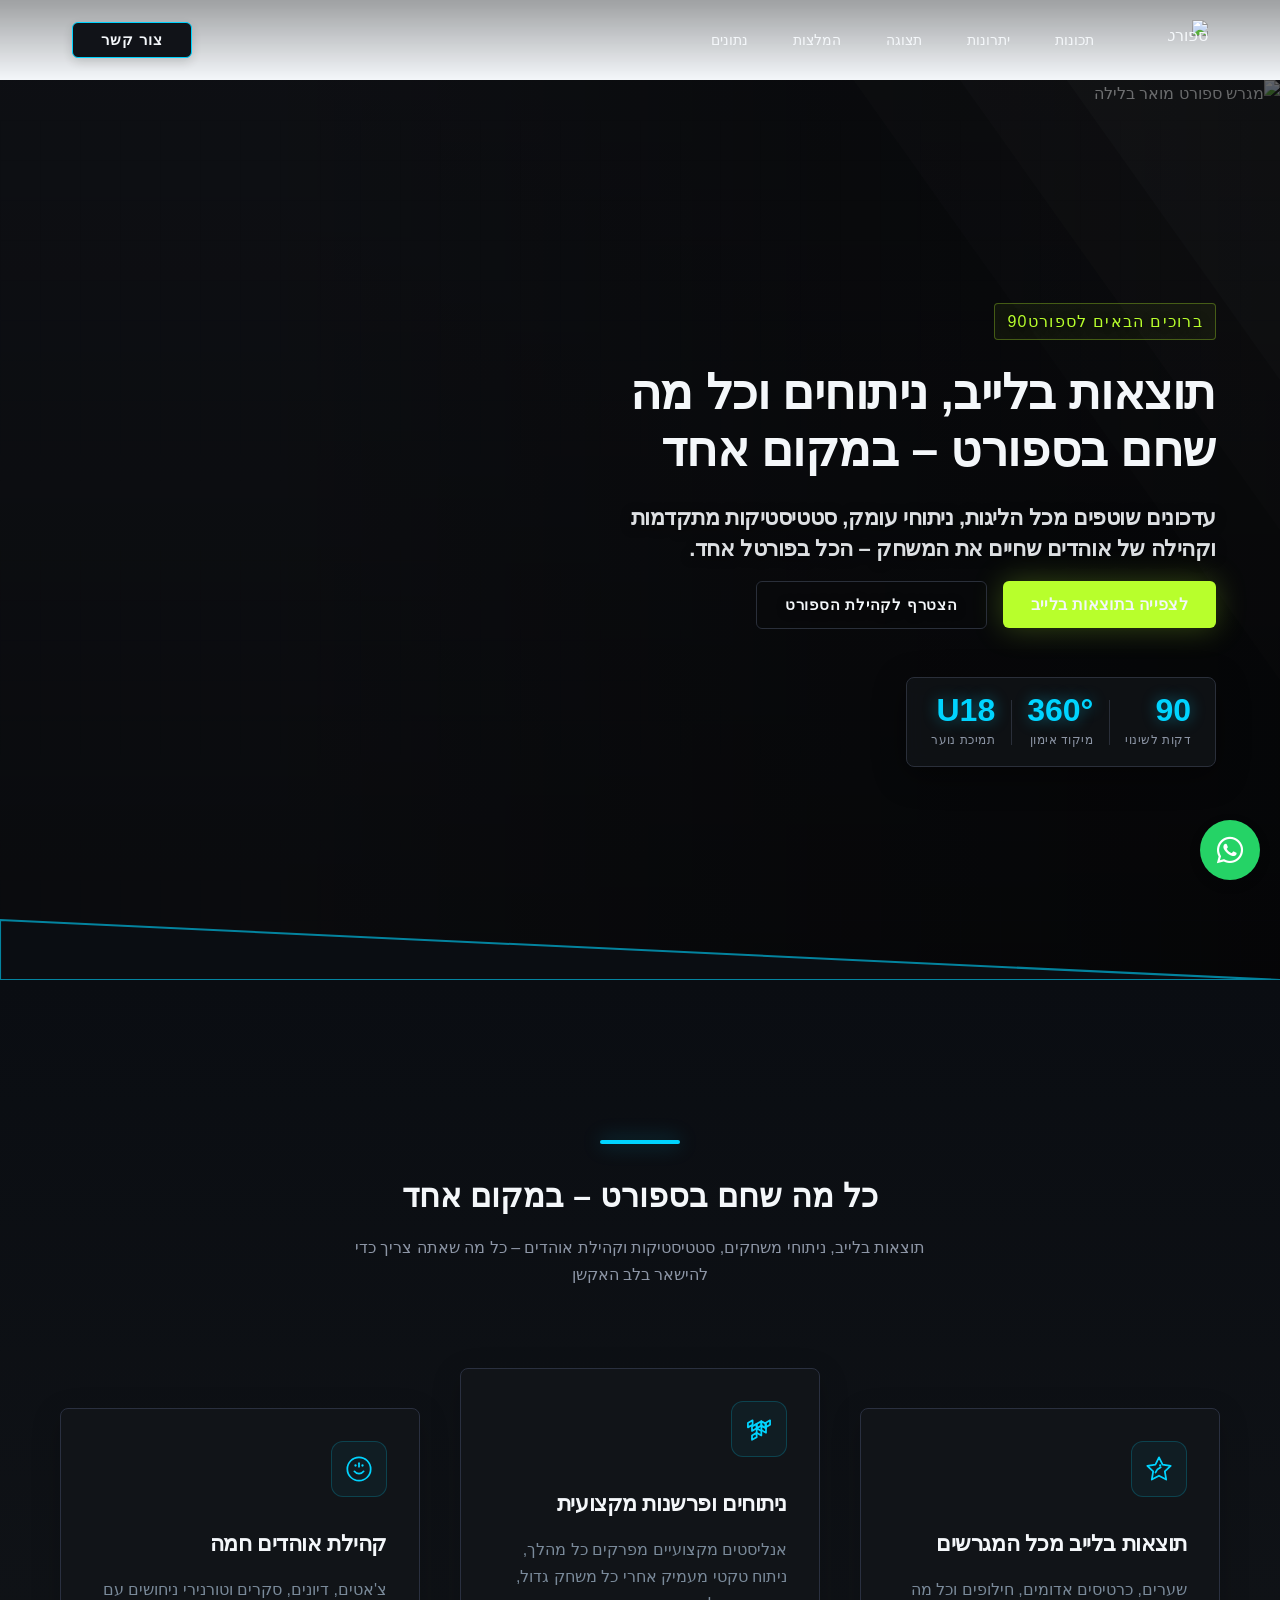
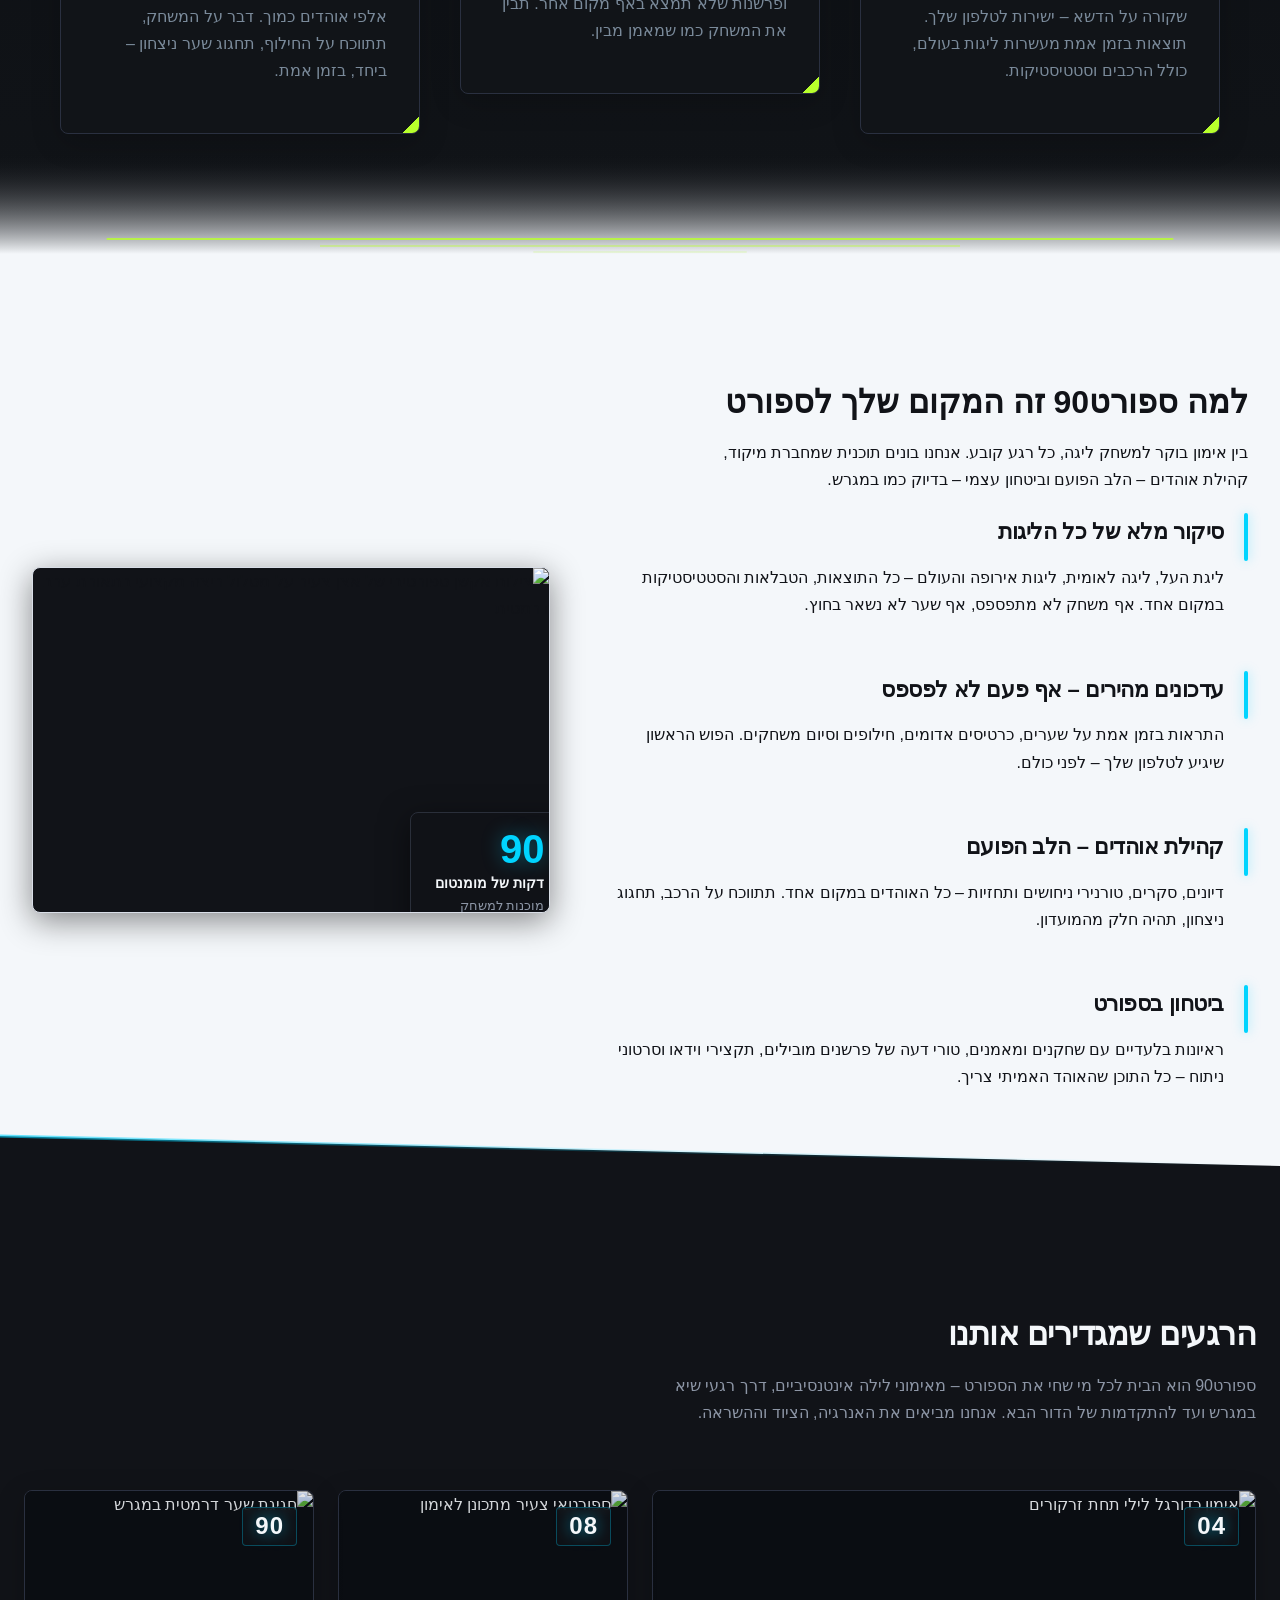
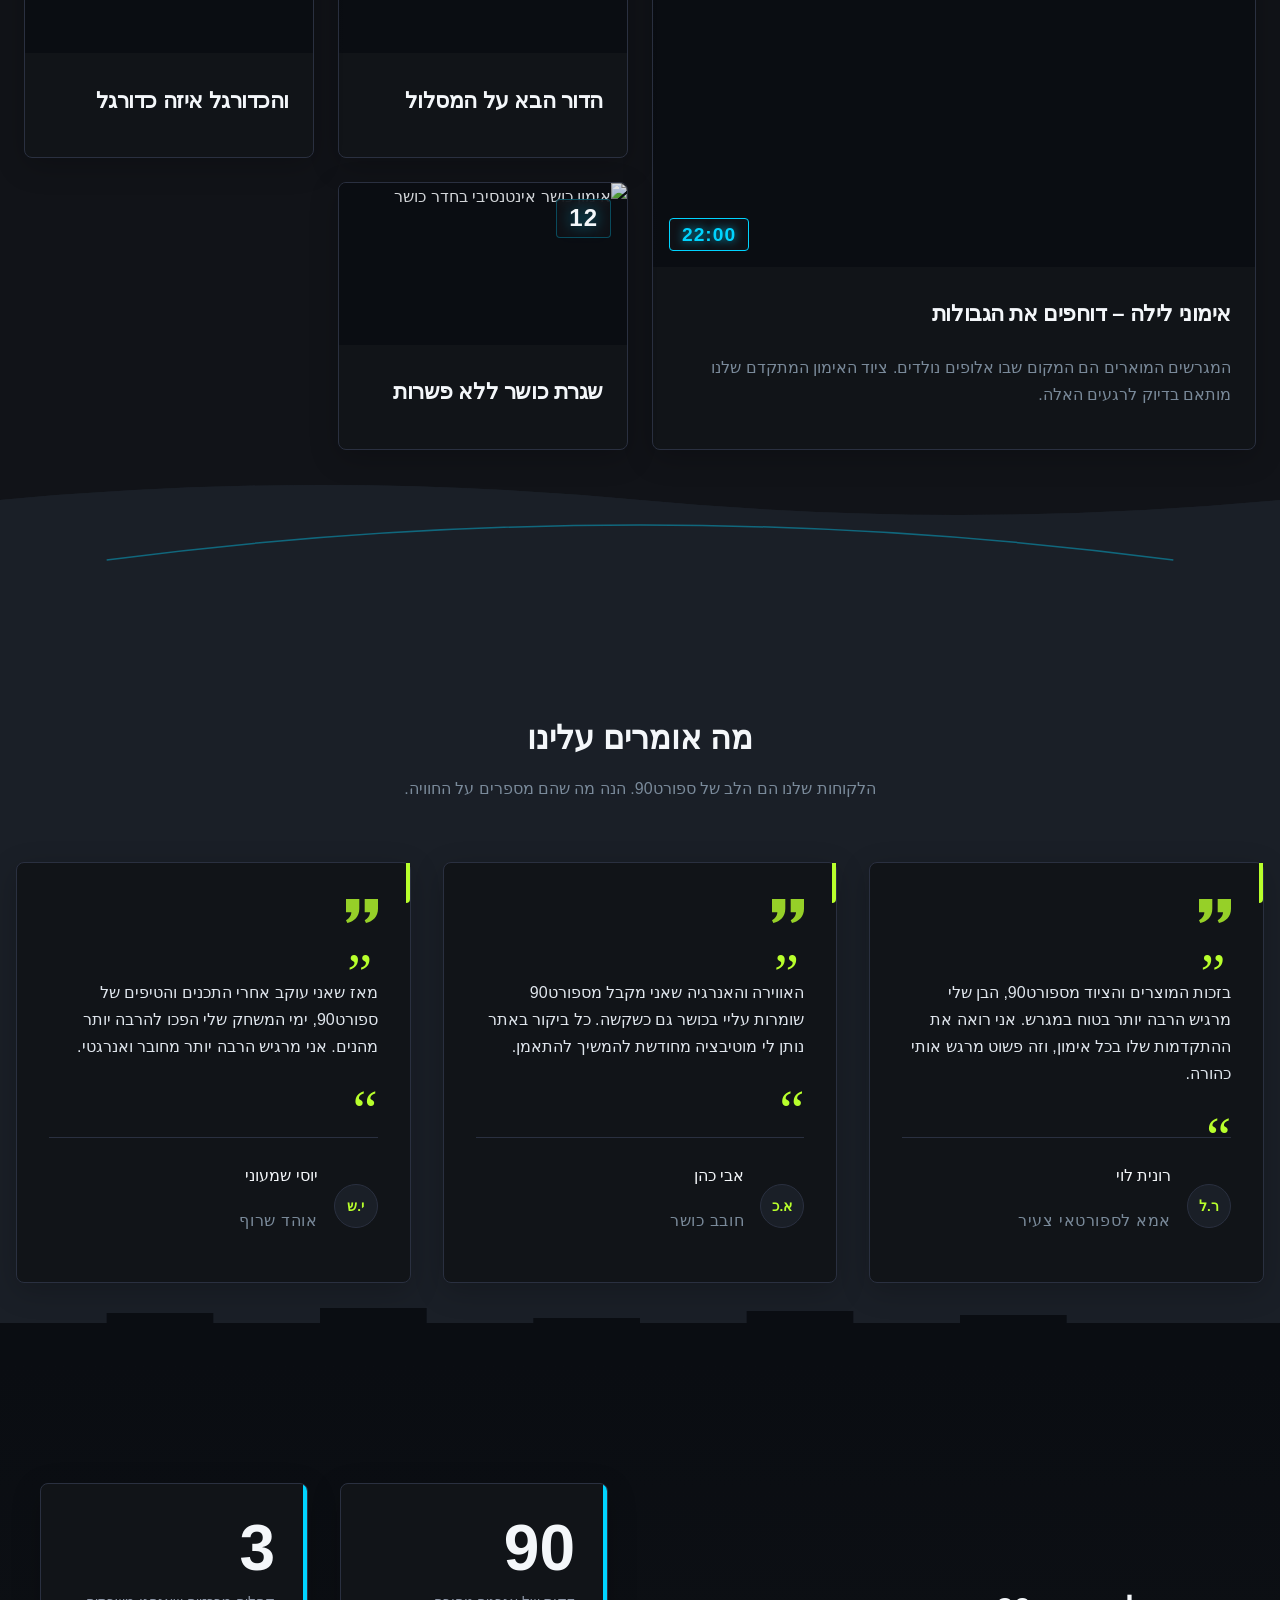
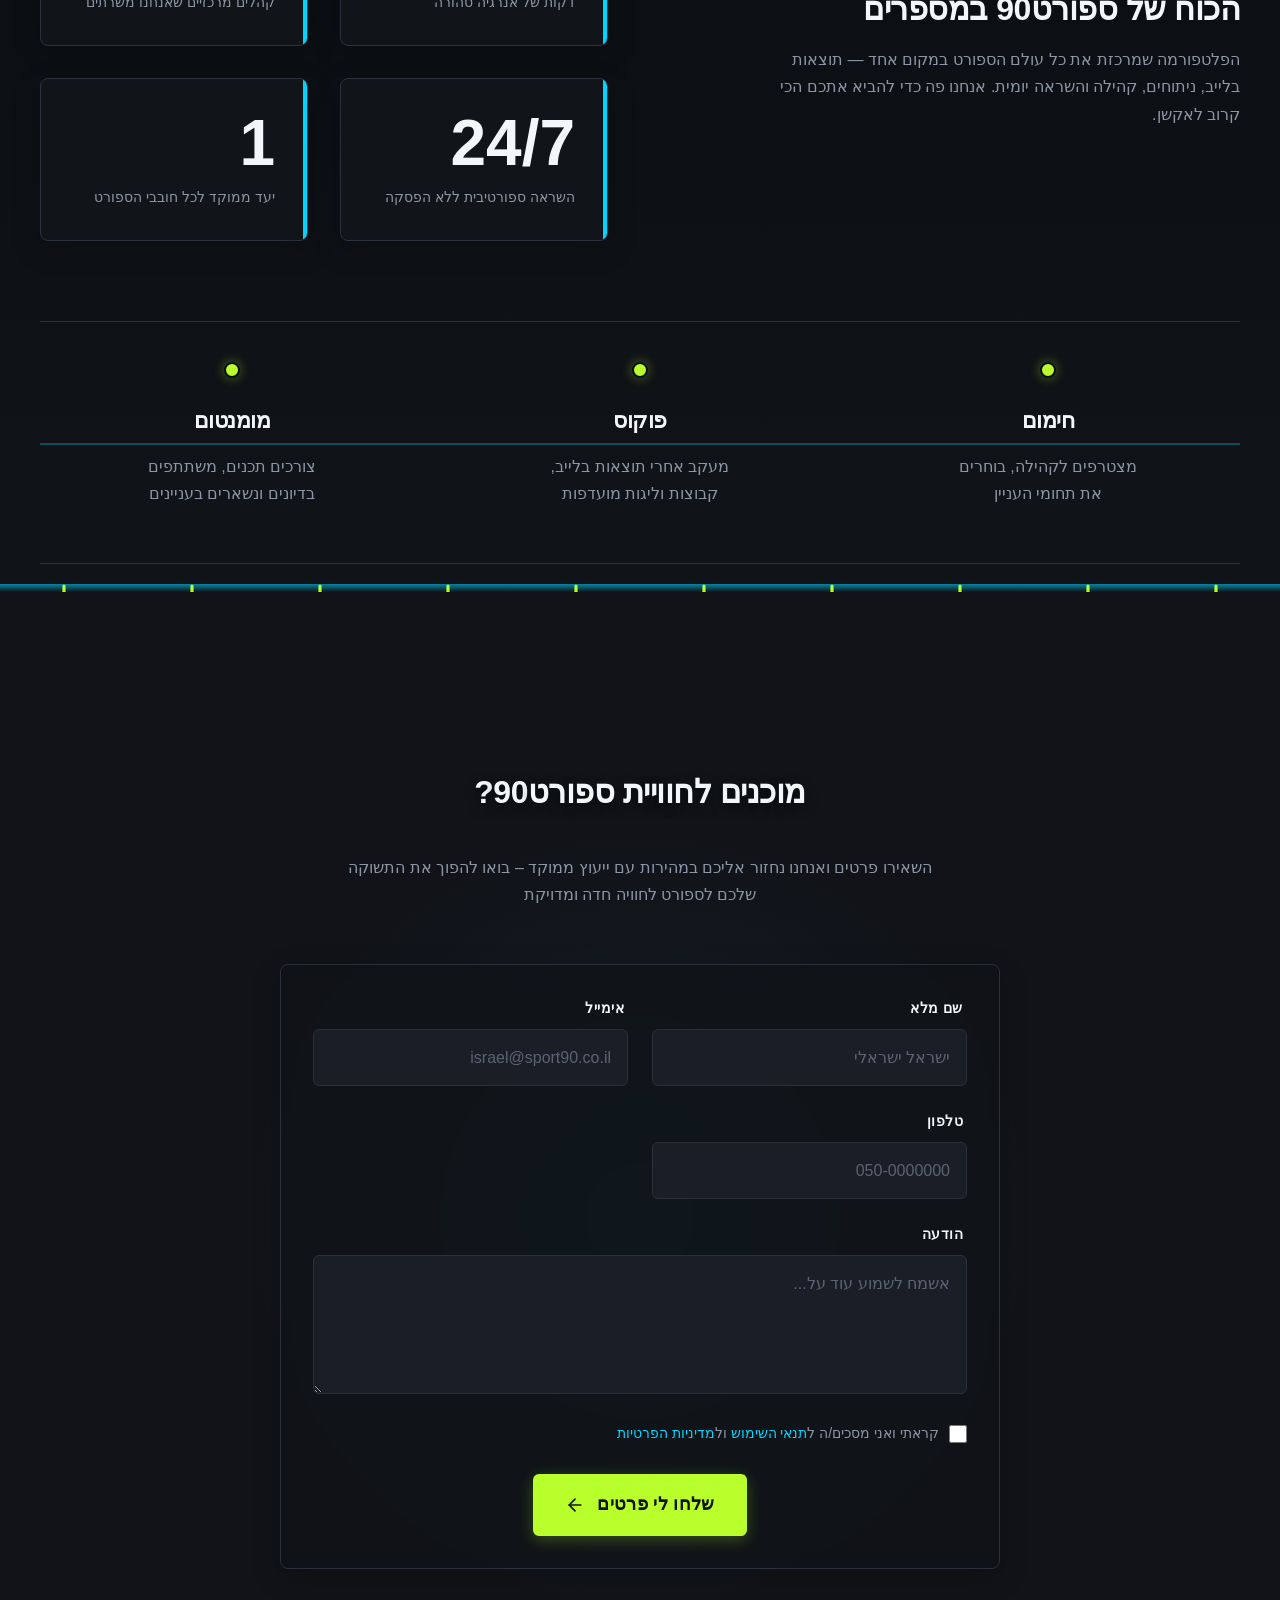
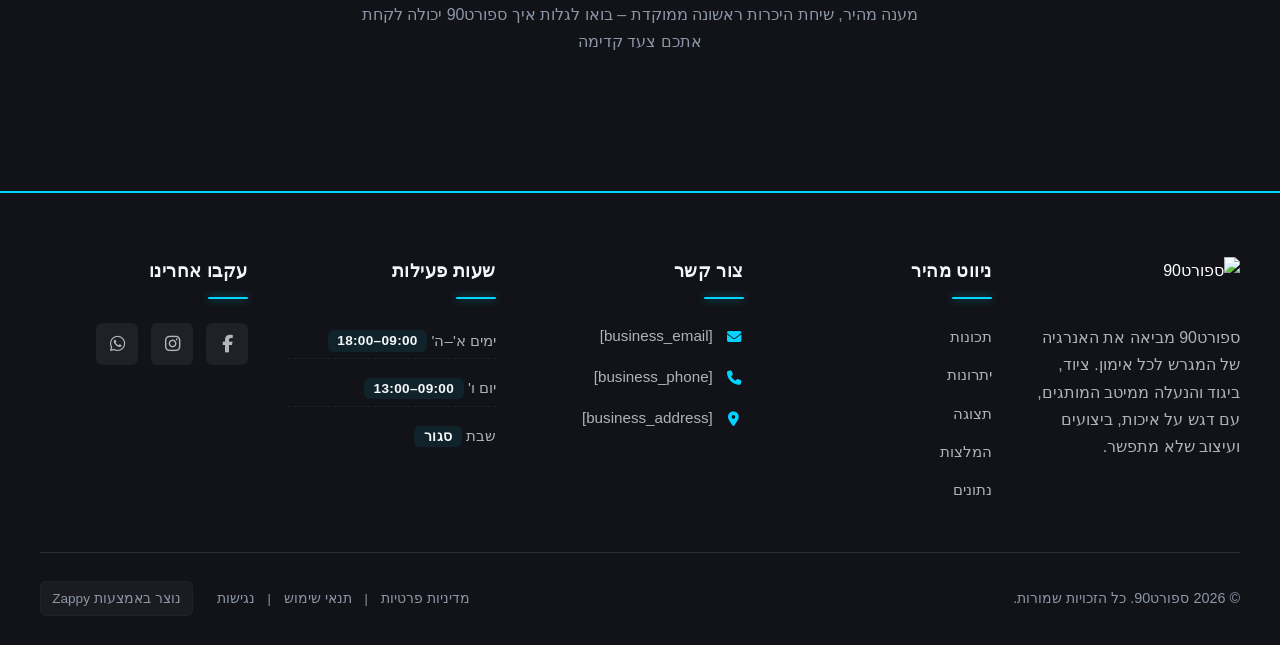
==== commit f24d2940: "Background sync: Progressive GitHub Sync" ====
--- a/public/index.html
+++ b/public/index.html
@@ -1 +1 @@
-<!doctype html><html dir="rtl" lang="he"><head><meta charset="UTF-8"><meta content="width=device-width,initial-scale=1" name="viewport"><meta content="index, follow" name="robots"><title>תפסו את הרגע — תוצאות בלייב — ספורט90</title><meta content="ספורט90 מביא לכם את כל האקשן בזמן אמת: תוצאות בלייב, עדכוני כדורגל חמים וניתוחים שלא תרצו לפספס. היכנסו עכשיו ותישארו בלב המשחק!" name="description"><meta content="ספורט90, תוצאות בלייב, כדורגל ישיר, עדכוני ספורט, שידורים חיים" name="keywords"><link href="/assets/favicon.ico" rel="icon" type="image/x-icon"><link href="/assets/favicon-16x16.png" rel="icon" type="image/png" sizes="16x16"><link href="/assets/favicon-32x32.png" rel="icon" type="image/png" sizes="32x32"><link href="/assets/favicon-48x48.png" rel="icon" type="image/png" sizes="48x48"><link href="/assets/favicon-192x192.png" rel="icon" type="image/png" sizes="192x192"><link href="/assets/favicon-512x512.png" rel="icon" type="image/png" sizes="512x512"><link href="/assets/apple-touch-icon.png" rel="apple-touch-icon"><script>!function(){"use strict";var t="72db6867-3d82-4eb4-883c-431078862842",e="https://api.zappy5.com/api/analytics/track",a=18e5,n=2592e6,o=!0,i=!0,r=!0;var s=function(){var e="zappy_visitor_"+t,a=null;try{if(a=localStorage.getItem(e)){var o=JSON.parse(a),i=Date.now();if(i-o.created<n)return o.lastSeen=i,localStorage.setItem(e,JSON.stringify(o)),o.id}}catch(t){console.warn("Zappy Analytics: LocalStorage not available")}var r="zv_"+Date.now()+"_"+Math.random().toString(36).substr(2,9);try{localStorage.setItem(e,JSON.stringify({id:r,created:Date.now(),lastSeen:Date.now()}))}catch(t){}return r}(),c=function(){var e="zappy_session_"+t,n=null;try{if(n=sessionStorage.getItem(e)){var o=JSON.parse(n),i=Date.now();if(i-o.timestamp<a)return o.timestamp=i,sessionStorage.setItem(e,JSON.stringify(o)),o.id}}catch(t){console.warn("Zappy Analytics: SessionStorage not available")}var r="zs_"+Date.now()+"_"+Math.random().toString(36).substr(2,9);try{sessionStorage.setItem(e,JSON.stringify({id:r,timestamp:Date.now()}))}catch(t){}return r}();function l(a,n){n=n||{};var o={website_id:t,event_type:a,page_path:window.location.pathname,referrer:document.referrer||"direct",visitor_id:s,session_id:c,metadata:n};if(navigator.sendBeacon){var i=new Blob([JSON.stringify(o)],{type:"application/json"});navigator.sendBeacon(e,i)}else fetch(e,{method:"POST",headers:{"Content-Type":"application/json"},body:JSON.stringify(o),keepalive:!0}).catch(function(t){console.warn("Zappy Analytics: Failed to track event",t)})}o&&l("pageview",{title:document.title,url:window.location.href}),i&&document.addEventListener("click",function(t){var e=t.target;if("BUTTON"===e.tagName||e.closest("button")){var a="BUTTON"===e.tagName?e:e.closest("button");l("click",{element:"button",text:a.textContent.trim().substring(0,100),id:a.id||null,class:a.className||null})}else if("A"===e.tagName||e.closest("a")){var n="A"===e.tagName?e:e.closest("a");l("navigation",{element:"link",text:n.textContent.trim().substring(0,100),href:n.href,external:n.hostname!==window.location.hostname})}},!0),r&&document.addEventListener("submit",function(t){var e=t.target;l("form_submit",{form_id:e.id||null,form_name:e.name||null,form_action:e.action||null,form_method:e.method||"GET"})},!0);var d=Date.now();window.addEventListener("beforeunload",function(){l("page_unload",{time_on_page:Math.floor((Date.now()-d)/1e3),page_path:window.location.pathname})}),window.zappyAnalytics={track:l,getVisitorId:function(){return s},getSessionId:function(){return c}}}()</script><meta content="תפסו את הרגע — תוצאות בלייב — ספורט90" property="og:title"><meta content="ספורט90 מביא לכם את כל האקשן בזמן אמת: תוצאות בלייב, עדכוני כדורגל חמים וניתוחים שלא תרצו לפספס. היכנסו עכשיו ותישארו בלב המשחק!" property="og:description"><meta content="summary_large_image" name="twitter:card"><meta content="תפסו את הרגע — תוצאות בלייב — ספורט90" name="twitter:title"><meta content="ספורט90 מביא לכם את כל האקשן בזמן אמת: תוצאות בלייב, עדכוני כדורגל חמים וניתוחים שלא תרצו לפספס. היכנסו עכשיו ותישארו בלב המשחק!" name="twitter:description"><meta content="website" property="og:type"><meta content="he_IL" property="og:locale"><style>.skip-link{position:absolute;top:0;left:0;transform:translateY(-200%);padding:12px 18px;background:var(--bg-dark,#1a1a1a);color:var(--text-light,#fff);font-weight:600;border-radius:0 0 8px 0;z-index:10000}.skip-link:focus{transform:none;outline:2px solid var(--ring,#fff);outline-offset:2px}:focus-visible{outline:2px solid var(--ring,currentColor);outline-offset:3px}</style><link href="/assets/favicon.ico" rel="icon" type="image/x-icon"><link href="/assets/favicon-16x16.png" rel="icon" type="image/png" sizes="16x16"><link href="/assets/favicon-32x32.png" rel="icon" type="image/png" sizes="32x32"><link href="/assets/favicon-48x48.png" rel="icon" type="image/png" sizes="48x48"><link href="/assets/favicon-192x192.png" rel="icon" type="image/png" sizes="192x192"><link href="/assets/favicon-512x512.png" rel="icon" type="image/png" sizes="512x512"><link href="/assets/apple-touch-icon.png" rel="apple-touch-icon"><link href="https://cdn.jsdelivr.net/npm/vanilla-cookieconsent@3/dist/cookieconsent.css" rel="stylesheet"><style id="zappy-critical-above-fold-css">html{box-sizing:border-box;-webkit-text-size-adjust:100%}*,::after,::before{box-sizing:inherit}body{margin:0;min-width:320px;overflow-x:clip}img,svg,video{max-width:100%;height:auto}main{display:block}.container{width:min(100% - 32px,1200px);margin-inline:auto}.navbar,header .navbar,header[role=banner],nav.navbar{position:relative;z-index:1000;width:100%}.nav-container,.navbar .container{display:flex;align-items:center;justify-content:space-between;min-height:64px}.logo,.logo-link img{display:block;width:35px;height:35px;object-fit:contain}#navMenu,.nav-menu{list-style:none}.fa,.fa-brands,.fa-regular,.fa-solid,.fab,.far,.fas{display:inline-block;min-width:1em;text-align:center}html:not(#zappy-noop) .navbar:has(.nav-ecommerce-icons)>.phone-header-btn,html:not(#zappy-noop)[data-zappy-site-type=ecommerce] .phone-header-btn{display:none!important;visibility:hidden!important;width:0!important;height:0!important;pointer-events:none!important}.hero-section,.index-hero-section,section[class*=hero]{position:relative;overflow:hidden;min-height:560px}.hero-bg-image,.hero-bg-wrapper,section[class*=hero] [class*=hero-bg]{position:absolute;inset:0;width:100%;height:100%}.hero-bg-image img,.hero-bg-wrapper img,section[class*=hero] [data-hero-bg],section[class*=hero] img[data-hero-background=true]{width:100%!important;height:100%!important;object-fit:cover!important;display:block}.hero-content,section[class*=hero] .container{position:relative;z-index:2}@media(max-width:768px){:root{--header-height:72px;--total-header-height:72px;--zappy-mobile-menu-top:72px}html[data-zappy-site-type=ecommerce] body{padding-top:var(--total-header-height,72px)}html[data-zappy-site-type=ecommerce] body>.navbar:not(.zappy-catalog-menu),html[data-zappy-site-type=ecommerce] body>nav.navbar{position:fixed!important;top:0;left:0;right:0;z-index:100000;width:100%;margin-bottom:0}.zappy-catalog-menu{position:fixed;top:var(--header-height,72px);left:0;right:0;z-index:99999}.nav-container,.navbar .container{min-height:60px}#navMenu,.nav-menu{max-width:100vw;overflow-x:hidden}.hero-section,.index-hero-section,section[class*=hero]{min-height:100svh}.hero-bg-image,.hero-bg-wrapper,.hero-scrim{min-height:100svh}}</style><link href="/styles.css" rel="preload" as="style"><link href="/styles.css" rel="stylesheet" media="print" onload='this.media="all"'><noscript><link href="/styles.css" rel="stylesheet"></noscript><script>window.ZAPPY_WEBSITE_ID="72db6867-3d82-4eb4-883c-431078862842",window.ZAPPY_API_BASE="https://api.zappy5.com"</script><link href="/assets/site-index-hero-image-1.webp" rel="preload" as="image" fetchpriority="high"><style id="zappy-dropdown-submenu-styles">#navMenu li:has(.sub-menu),.nav-menu li:has(.sub-menu),.navbar li:has(.sub-menu),nav li:has(.sub-menu){position:relative}#navMenu .sub-menu,.nav-menu .sub-menu,.navbar .sub-menu,nav .sub-menu{display:block!important;position:absolute!important;top:100%;left:0;min-width:220px;background:#fff;border-radius:8px;box-shadow:0 8px 25px rgba(0,0,0,.15);padding:8px 0;opacity:0;visibility:hidden;transform:translateY(10px);transition:all .3s ease;z-index:1000;list-style:none;pointer-events:none}#navMenu li:hover>.sub-menu,.nav-menu li:hover>.sub-menu,.navbar li:hover>.sub-menu,nav li:hover>.sub-menu{opacity:1!important;visibility:visible!important;transform:translateY(0)!important;pointer-events:auto!important}.sub-menu li{list-style:none;margin:0;padding:0}.sub-menu a{display:block!important;padding:10px 16px!important;color:var(--text-dark,#333)!important;font-weight:500;text-decoration:none;white-space:nowrap;transition:background-color .2s}.sub-menu .zappy-nav-child>a{padding-left:28px!important;font-size:.9em!important;opacity:.85!important}[dir=rtl] .sub-menu .zappy-nav-child>a,html[lang=ar] .sub-menu .zappy-nav-child>a,html[lang=he] .sub-menu .zappy-nav-child>a{padding-left:10px!important;padding-right:28px!important}.sub-menu .zappy-nav-parent>a{font-weight:600!important}.sub-menu a:hover{background-color:#f5f5f5}[dir=rtl] .nav-menu .sub-menu,[dir=rtl] .navbar .sub-menu,[dir=rtl] nav .sub-menu,html[lang=ar] .nav-menu .sub-menu,html[lang=ar] .navbar .sub-menu,html[lang=ar] nav .sub-menu,html[lang=he] .nav-menu .sub-menu,html[lang=he] .navbar .sub-menu,html[lang=he] nav .sub-menu{left:auto!important;right:0!important}.sub-menu:empty,.sub-menu:not(:has(li)):not(:has(> a)),.sub-menu:not(:has(li:not(.zappy-hidden-menu-item))):not(:has(> a)){display:none!important;opacity:0!important;visibility:hidden!important;pointer-events:none!important}li:has(.menu-group-title):hover>.sub-menu{opacity:1!important;visibility:visible!important;transform:translateY(0)!important;pointer-events:auto!important}#navMenu>li>.menu-group-title,.nav-menu>li>.menu-group-title{display:inline-block;padding:.5rem 1rem;cursor:default;user-select:none}@media (max-width:768px){#navMenu .sub-menu,.nav-menu .sub-menu,.navbar .sub-menu,nav .sub-menu{position:static!important;transform:none!important;box-shadow:none!important;background:0 0!important;max-height:0;overflow:hidden;opacity:0;visibility:hidden;transition:max-height .3s ease,opacity .3s ease;padding:0!important;border-radius:0!important}#navMenu .sub-menu.mobile-expanded,.nav-menu .sub-menu.mobile-expanded,.navbar .sub-menu.mobile-expanded{max-height:none!important;overflow-y:visible!important;opacity:1!important;visibility:visible!important;padding:8px 0 8px 16px!important}[dir=rtl] .sub-menu.mobile-expanded,html[lang=he] .sub-menu.mobile-expanded{padding:8px 16px 8px 0!important}#navMenu li:hover>.sub-menu,.nav-menu li:hover>.sub-menu,.navbar li:hover>.sub-menu,nav li:hover>.sub-menu{opacity:0;visibility:hidden;pointer-events:none}#navMenu li>.sub-menu.mobile-expanded,.nav-menu li>.sub-menu.mobile-expanded,.navbar li>.sub-menu.mobile-expanded,nav li>.sub-menu.mobile-expanded{opacity:1!important;visibility:visible!important;pointer-events:auto!important}#navMenu li:has(.sub-menu),.nav-menu li:has(.sub-menu),.navbar li:has(.sub-menu),nav li:has(.sub-menu){display:flex!important;flex-wrap:wrap!important;align-items:center!important;position:relative!important;min-height:44px!important}#navMenu li:has(.sub-menu)>a,.nav-menu li:has(.sub-menu)>a,.navbar li:has(.sub-menu)>a,nav li:has(.sub-menu)>a{flex:1!important;min-width:0!important}#navMenu li:has(.sub-menu)>.menu-group-title,.nav-menu li:has(.sub-menu)>.menu-group-title,.navbar li:has(.sub-menu)>.menu-group-title,nav li:has(.sub-menu)>.menu-group-title{flex:1!important;min-width:0!important;padding:0!important;line-height:inherit!important}#navMenu li:has(.sub-menu)>.sub-menu,.nav-menu li:has(.sub-menu)>.sub-menu,.navbar li:has(.sub-menu)>.sub-menu,nav li:has(.sub-menu)>.sub-menu{flex-basis:100%!important;width:100%!important}#navMenu li:has(.sub-menu)>a [class*=arrow],#navMenu li:has(.sub-menu)>a [class*=chevron],.nav-menu li:has(.sub-menu)>a .fa-angle-down,.nav-menu li:has(.sub-menu)>a .fa-chevron-down,.nav-menu li:has(.sub-menu)>a [class*=arrow],.nav-menu li:has(.sub-menu)>a [class*=chevron],nav li:has(.sub-menu)>a [class*=arrow],nav li:has(.sub-menu)>a [class*=chevron]{display:none!important;visibility:hidden!important}.mobile-submenu-toggle{display:flex!important;align-items:center!important;justify-content:center!important;width:44px!important;height:auto!important;background:0 0!important;border:none!important;cursor:pointer!important;color:var(--text-light)!important;position:static!important;flex-shrink:0!important;align-self:stretch!important;z-index:2!important;padding:0!important;margin:0!important}.mobile-submenu-toggle::after{content:''!important;width:0!important;height:0!important;border-left:6px solid transparent!important;border-right:6px solid transparent!important;border-top:7px solid currentColor!important;transition:transform .3s ease!important}.mobile-submenu-toggle.expanded::after{transform:rotate(180deg)!important}.sub-menu a{padding:10px 0!important;display:block!important;color:var(--text-light)!important;white-space:normal!important}.sub-menu .zappy-nav-child>a{padding-left:28px!important;font-size:.9em!important;opacity:.85!important}[dir=rtl] .sub-menu .zappy-nav-child>a,html[lang=ar] .sub-menu .zappy-nav-child>a,html[lang=he] .sub-menu .zappy-nav-child>a{padding-left:0!important;padding-right:28px!important}.sub-menu .zappy-nav-parent>a{font-weight:600!important}#navMenu.active,.nav-menu.active{max-width:100vw!important;overflow-x:hidden!important;box-sizing:border-box!important}.navbar .sub-menu li a,.zappy-products-dropdown .sub-menu a,nav.navbar .sub-menu li a{color:var(--text-light)!important}}@media (min-width:769px){.mobile-submenu-toggle{display:none!important}}</style><style id="zappy-widget-visibility">html[dir=rtl] .whatsapp-float{right:20px!important;left:auto!important}html:not([dir]) .whatsapp-float,html[dir=ltr] .whatsapp-float{left:20px!important;right:auto!important}html[dir=rtl] #mic-access-tool-general-button,html[dir=rtl] #mic-init-access-tool #mic-access-tool-general-button,html[dir=rtl] #mic-init-access-tool .mic-access-tool-general-button,html[dir=rtl] ._access-icon,html[dir=rtl] .mic-access-tool-general-button{left:20px!important;right:auto!important}html:not([dir]) #mic-access-tool-general-button,html:not([dir]) #mic-init-access-tool #mic-access-tool-general-button,html:not([dir]) #mic-init-access-tool .mic-access-tool-general-button,html:not([dir]) ._access-icon,html:not([dir]) .mic-access-tool-general-button,html[dir=ltr] #mic-access-tool-general-button,html[dir=ltr] #mic-init-access-tool #mic-access-tool-general-button,html[dir=ltr] #mic-init-access-tool .mic-access-tool-general-button,html[dir=ltr] ._access-icon,html[dir=ltr] .mic-access-tool-general-button{right:20px!important;left:auto!important}@media (max-width:768px){.whatsapp-float{display:flex!important}}@media (min-width:769px){.whatsapp-float{display:flex!important}}@media (max-width:768px){#mic-access-tool-general-button,#mic-init-access-tool #mic-access-tool-general-button,#mic-init-access-tool .mic-access-tool-general-button,._access-icon,.mic-access-tool-general-button{display:flex!important;visibility:visible!important;opacity:1!important;pointer-events:auto!important}#mic-access-tool-box.opened-mic-access-tool,#mic-init-access-tool #mic-access-tool-box.opened-mic-access-tool,.mic-access-tool-box.opened-mic-access-tool{visibility:visible!important;opacity:1!important;pointer-events:auto!important}}@media (min-width:769px){#mic-access-tool-general-button,#mic-init-access-tool #mic-access-tool-general-button,#mic-init-access-tool .mic-access-tool-general-button,._access-icon,.mic-access-tool-general-button{display:flex!important;visibility:visible!important;opacity:1!important;pointer-events:auto!important}#mic-access-tool-box.opened-mic-access-tool,#mic-init-access-tool #mic-access-tool-box.opened-mic-access-tool,.mic-access-tool-box.opened-mic-access-tool{visibility:visible!important;opacity:1!important;pointer-events:auto!important}}</style></head><body><a href="#main" class="skip-link">דלג לתוכן הראשי</a><nav class="navbar" dir="rtl"><button class="mobile-toggle" aria-label="Menu" id="mobileToggle"><svg viewBox="0 0 24 24" fill="none" class="hamburger-icon" height="24" width="24"><path d="M3 12h18M3 6h18M3 18h18" stroke="currentColor" stroke-width="2" stroke-linecap="round"></path></svg> <svg viewBox="0 0 24 24" fill="none" class="close-icon" height="24" width="24" style="display:none"><path d="M18 6L6 18M6 6l12 12" stroke="currentColor" stroke-width="2" stroke-linecap="round"></path></svg></button> <button class="phone-header-btn" aria-label="Call" data-phone="[business_phone]"><svg viewBox="0 0 24 24" fill="currentColor" height="20" width="20"><path d="M22 16.92v3a2 2 0 0 1-2.18 2 19.79 19.79 0 0 1-8.63-3.07 19.5 19.5 0 0 1-6-6 19.79 19.79 0 0 1-3.07-8.67A2 2 0 0 1 4.11 2h3a2 2 0 0 1 2 1.72 12.84 12.84 0 0 0 .7 2.81 2 2 0 0 1-.45 2.11L8.09 9.91a16 16 0 0 0 6 6l1.27-1.27a2 2 0 0 1 2.11-.45 12.84 12.84 0 0 0 2.81.7A2 2 0 0 1 22 16.92z"></path></svg></button><div class="nav-container"><div class="nav-right-group"><div class="nav-brand"><a href="/" class="logo-link"><img alt="ספורט90" decoding="async" height="35" src="/assets/site-----image-1.webp" width="35" class="logo"></a></div><ul class="nav-menu" id="navMenu"><li><a href="#features">תכונות</a></li><li><a href="#benefits">יתרונות</a></li><li><a href="#showcase">תצוגה</a></li><li><a href="#testimonials">המלצות</a></li><li><a href="#stats">נתונים</a></li><li class="mobile-contact-link nav-cta-mobile-item"><a href="#cta" class="nav-cta-btn">צור קשר</a></li></ul></div><div class="nav-cta-container"><a href="#cta" class="nav-cta-btn">צור קשר</a></div></div></nav><script>window.addEventListener("load",function(){const e=document.querySelector(".navbar, nav, header");if(!e)return void console.log("[Navbar] Navbar element not found");let t=document.getElementById("mobileToggle")||document.querySelector(".mobile-toggle")||document.querySelector(".hamburger")||document.querySelector(".hamburger-menu")||document.querySelector(".menu-toggle")||document.querySelector(".burger-menu")||document.querySelector('[aria-label="Menu"]')||document.querySelector('[aria-label="תפריט"]');const o=document.querySelector(".phone-header-btn"),n=window.getComputedStyle(e);let r=n.backgroundColor;if(console.log("[Navbar] Initial navbar background:",r),"transparent"===r||"rgba(0, 0, 0, 0)"===r||r.startsWith("rgba")&&r.includes(", 0)")){const e=n.backgroundImage;if(e&&"none"!==e)console.log("[Navbar] Navbar has background image/gradient, using dark text"),r="rgb(240, 240, 240)";else{const e=window.getComputedStyle(document.body).backgroundColor;console.log("[Navbar] Navbar transparent, using body background:",e),r=e}}const a=r.match(/\d+/g);if(a&&a.length>=3){const e=(.299*parseInt(a[0])+.587*parseInt(a[1])+.114*parseInt(a[2]))/255;console.log("[Navbar] Mobile button colors preserved from Claude CSS (luminance:",e.toFixed(2)+")");const n=document.createElement("style");n.id="zappy-mobile-nav-fix";document.documentElement.lang;document.documentElement.dir,n.textContent='\n        /* Hide mobile buttons on desktop, show only on mobile */\n        @media (min-width: 769px) {\n          .mobile-toggle,\n          .phone-header-btn {\n            display: none !important;\n          }\n        }\n        \n        /* Show and position mobile buttons correctly on mobile */\n        @media (max-width: 768px) {\n          .navbar,\n          nav.navbar {\n            min-height: 70px !important;\n          }\n\n          .mobile-toggle,\n          .phone-header-btn {\n            position: absolute !important;\n            top: 0 !important;\n            bottom: 0 !important;\n            margin-top: auto !important;\n            margin-bottom: auto !important;\n            transform: none !important;\n            z-index: 1001 !important;\n            display: flex !important;\n            align-items: center !important;\n            justify-content: center !important;\n            width: 36px !important;\n            height: 36px !important;\n            border-radius: 50% !important;\n            border: none !important;\n            cursor: pointer !important;\n            padding: 6px !important;\n            background: none !important;\n            color: var(--nav-text, var(--text-light)) !important;\n            touch-action: manipulation !important;\n            -webkit-tap-highlight-color: transparent !important;\n          }\n\n          html[data-zappy-site-type="ecommerce"] .phone-header-btn,\n          body[data-zappy-site-type="ecommerce"] .phone-header-btn,\n          html[data-zappy-site-type="ecommerce"] header .phone-header-btn,\n          html[data-zappy-site-type="ecommerce"] nav .phone-header-btn {\n            display: none !important;\n            visibility: hidden !important;\n            width: 0 !important;\n            height: 0 !important;\n            min-width: 0 !important;\n            overflow: hidden !important;\n          }\n          \n          /* LTR positioning (default): hamburger LEFT, phone RIGHT */\n          html:not([dir="rtl"]):not([lang="he"]):not([lang="ar"]) .mobile-toggle,\n          html[dir="ltr"] .mobile-toggle {\n            left: 12px !important;\n            right: auto !important;\n          }\n          html:not([dir="rtl"]):not([lang="he"]):not([lang="ar"]) .phone-header-btn,\n          html[dir="ltr"] .phone-header-btn {\n            right: 12px !important;\n            left: auto !important;\n          }\n          \n          /* RTL positioning: hamburger RIGHT, phone LEFT */\n          html[dir="rtl"] .mobile-toggle,\n          html[lang="he"] .mobile-toggle,\n          html[lang="ar"] .mobile-toggle {\n            right: 12px !important;\n            left: auto !important;\n          }\n          html[dir="rtl"] .phone-header-btn,\n          html[lang="he"] .phone-header-btn,\n          html[lang="ar"] .phone-header-btn {\n            left: 12px !important;\n            right: auto !important;\n          }\n          \n          /* CRITICAL: Ensure nav-container has min-height on mobile */\n          /* All children are positioned absolutely/fixed on mobile, so height:auto collapses to 0 */\n          .nav-container {\n            min-height: 70px !important;\n            position: relative !important;\n          }\n          \n          /* Ensure SVG icons are properly sized and inherit color */\n          .mobile-toggle svg,\n          .phone-header-btn svg {\n            width: 24px !important;\n            height: 24px !important;\n            /* Don\'t force display - let JavaScript control hamburger/close toggle */\n          }\n          \n          /* Reset nav-cta-container on mobile - remove desktop box-shadow/padding */\n          /* that creates a visible ghost box when CTA button is hidden */\n          .nav-cta-container {\n            box-shadow: none !important;\n            padding: 0 !important;\n          }\n          \n          /* Hide nav-cta-container entirely on mobile when there\'s no lang-switcher */\n          /* (only the CTA button is inside, and it\'s hidden on mobile) */\n          .nav-cta-container:not(:has(.lang-switcher)) {\n            display: none !important;\n          }\n          \n          /* CRITICAL: Prevent hero image fade gradient from bleeding over headline text */\n          /* The .image-fade-gradient has bottom: -30px (extends below parent) */\n          /* On mobile stacked layout, this overlaps the h1 text below the image */\n          .hero-image-column {\n            overflow: hidden !important;\n          }\n          .image-fade-gradient {\n            bottom: 0 !important;\n          }\n          \n          /* Hide desktop language switcher on mobile - hamburger menu handles it */\n          /* High specificity to override stored CSS */\n          .lang-switcher,\n          .nav-cta-container .lang-switcher,\n          .nav-container .lang-switcher,\n          .navbar .lang-switcher,\n          .navbar .nav-cta-container .lang-switcher {\n            display: none !important;\n          }\n        }\n      ';const r=document.getElementById("zappy-mobile-nav-fix");r&&r.remove(),document.head.appendChild(n),console.log("[Navbar] Critical CSS injected for mobile nav positioning");const i=window.innerWidth<=768;if(t){const e=t.querySelector(".hamburger-icon"),o=t.querySelector(".close-icon");e&&(e.style.setProperty("width","24px","important"),e.style.setProperty("height","24px","important"),e.style.setProperty("display","block","important")),o&&(o.style.setProperty("width","24px","important"),o.style.setProperty("height","24px","important"),o.style.setProperty("display","none","important")),i?(t.style.setProperty("position","absolute","important"),t.style.setProperty("top","0","important"),t.style.setProperty("bottom","0","important"),t.style.setProperty("margin-top","auto","important"),t.style.setProperty("margin-bottom","auto","important"),t.style.setProperty("transform","none","important"),t.style.setProperty("z-index","1001","important"),t.style.removeProperty("left"),t.style.removeProperty("right"),console.log("[Navbar] Mobile toggle positioning applied (mobile viewport)")):(t.style.removeProperty("position"),t.style.removeProperty("top"),t.style.removeProperty("transform"),t.style.removeProperty("z-index"),t.style.removeProperty("left"),t.style.removeProperty("right"),console.log("[Navbar] Desktop viewport - cleared mobile toggle inline positioning"))}if(o){const e=o.querySelector("svg");e&&(e.style.width="24px",e.style.height="24px",e.setAttribute("width","24"),e.setAttribute("height","24")),i?(o.style.setProperty("position","absolute","important"),o.style.setProperty("top","0","important"),o.style.setProperty("bottom","0","important"),o.style.setProperty("margin-top","auto","important"),o.style.setProperty("margin-bottom","auto","important"),o.style.setProperty("transform","none","important"),o.style.setProperty("z-index","1001","important"),o.style.removeProperty("left"),o.style.removeProperty("right"),console.log("[Navbar] Phone button positioning applied (mobile viewport)")):(o.style.removeProperty("position"),o.style.removeProperty("top"),o.style.removeProperty("transform"),o.style.removeProperty("z-index"),o.style.removeProperty("left"),o.style.removeProperty("right"),console.log("[Navbar] Desktop viewport - cleared phone button inline positioning"))}}else console.log("[Navbar] Could not parse background color:",r);t=document.getElementById("mobileToggle")||document.querySelector(".mobile-toggle")||document.querySelector(".hamburger")||document.querySelector(".hamburger-menu")||document.querySelector(".menu-toggle")||document.querySelector(".burger-menu")||document.querySelector('[aria-label="Menu"]')||document.querySelector('[aria-label="תפריט"]');const i=document.getElementById("navMenu")||document.querySelector(".nav-menu")||document.querySelector(".nav-links")||document.querySelector("nav ul:not(.submenu)");if(!t||!i)return void console.log("[Navbar] Mobile toggle or menu not found:",{toggle:!!t,menu:!!i});i.id||(i.id="navMenu"),console.log("[Navbar] Initializing mobile menu...");const l=t.cloneNode(!0);t.parentNode.replaceChild(l,t);var s=0;function p(e){var t=Date.now();t-s<300||(s=t,function(e){e.preventDefault(),e.stopPropagation();const t=l.querySelector(".hamburger-icon"),o=l.querySelector(".close-icon");i.classList.contains("active")?(i.classList.remove("active"),t&&t.style.setProperty("display","block","important"),o&&o.style.setProperty("display","none","important"),document.body.style.overflow="",document.body.classList.remove("menu-open"),console.log("[Navbar] Menu closed")):(i.classList.add("active"),t&&t.style.setProperty("display","none","important"),o&&o.style.setProperty("display","block","important"),document.body.style.overflow="hidden",document.body.classList.add("menu-open"),console.log("[Navbar] Menu opened"))}(e))}l.addEventListener("click",p),l.addEventListener("touchend",p),document.addEventListener("keydown",function(e){if(("Escape"===e.key||"Esc"===e.key)&&i.classList.contains("active")){const e=l.querySelector(".hamburger-icon"),t=l.querySelector(".close-icon");i.classList.remove("active"),e&&e.style.setProperty("display","block","important"),t&&t.style.setProperty("display","none","important"),document.body.style.overflow="",document.body.classList.remove("menu-open"),console.log("[Navbar] Menu closed (Escape)")}}),i.querySelectorAll("a").forEach(function(e){e.addEventListener("click",function(){if("#"===this.getAttribute("href"))return;const e=l.querySelector(".hamburger-icon"),t=l.querySelector(".close-icon");i.classList.remove("active"),e&&e.style.setProperty("display","block","important"),t&&t.style.setProperty("display","none","important"),document.body.style.overflow="",document.body.classList.remove("menu-open"),console.log("[Navbar] Menu closed (link clicked)")})});var m=i.querySelectorAll(".dropdown-toggle");m.forEach(function(e){e.addEventListener("click",function(e){e.preventDefault(),e.stopPropagation();var t=this.closest(".nav-dropdown");t&&(t.parentNode.querySelectorAll(".nav-dropdown.open").forEach(function(e){e!==t&&e.classList.remove("open")}),t.classList.toggle("open"),console.log("[Navbar] Dropdown toggled:",t.classList.contains("open")?"open":"closed"))})}),document.addEventListener("click",function(e){e.target.closest(".nav-dropdown")||document.querySelectorAll(".nav-dropdown.open").forEach(function(e){e.classList.remove("open")})}),console.log("[Navbar] Dropdown handlers initialized for "+m.length+" dropdowns"),o&&o.addEventListener("click",function(){const e=document.querySelectorAll('a[href^="tel:"]'),t=e.length>0?e[0].getAttribute("href").replace("tel:",""):"[business_phone]";window.location.href="tel:"+t,console.log("[Navbar] Phone button clicked")}),console.log("[Navbar] Mobile menu initialized successfully")})</script><main id="main"><section class="index-hero-section" data-band-index="0" data-layout-spec="בית-hero" id="hero" data-hero-type="fullscreen-scrim"><img alt="מגרש ספורט מואר בלילה" decoding="async" height="600" src="/assets/site-index-hero-image-1.webp" width="1200" data-context="A dramatic night stadium or training field under powerful floodlights, vibrant cyan and electric lime beams cutting through a dark sky, cinematic sports atmosphere" data-placeholder="index-hero-image-1" fetchpriority="high" loading="eager" class="hero-bg-img" data-hero-bg="true"><div class="hero-scrim" aria-hidden="true"></div><div class="stadium-light-rays" aria-hidden="true"><svg viewBox="0 0 600 600" xmlns="http://www.w3.org/2000/svg" preserveAspectRatio="none" aria-hidden="true" data-no-icon-edit="true"><polygon fill="#FFFFFF" opacity="0.04" points="600,0 400,0 600,200"></polygon><polygon fill="#FFFFFF" opacity="0.03" points="600,0 300,0 600,300"></polygon><polygon fill="#FFFFFF" opacity="0.02" points="600,0 200,0 600,400"></polygon></svg></div><div class="dark-grid-overlay" aria-hidden="true"></div><div class="hero-content-group"><p class="hero-eyebrow">ברוכים הבאים לספורט90</p><h1 class="hero-headline">תוצאות בלייב, עדכונים חמים וכל מה שקורה במגרש – במקום אחד</h1><h3 class="hero-subtitle">פורטל הספורט שמביא לכם תוצאות בזמן אמת, ניתוחי משחקים מעמיקים, סטטיסטיקות וקהילה של אוהדים שחיים את הרגע. הכל בדרך הכי מהירה ונוחה.</h3><div class="hero-cta-group"><a href="#contact" class="btn btn-primary">לתוצאות בלייב</a> <a href="#services" class="btn btn-secondary">הצטרף לקהילה</a></div><div class="hero-trust-strip"><div class="trust-item"><span class="trust-number">90</span> <span class="trust-label">דקות לשינוי</span></div><div class="trust-item"><span class="trust-number">360°</span> <span class="trust-label">מיקוד אימון</span></div><div class="trust-item"><span class="trust-number">U18</span> <span class="trust-label">תמיכת נוער</span></div></div></div><div class="hero-divider-wrapper"><svg viewBox="0 0 1200 80" xmlns="http://www.w3.org/2000/svg" preserveAspectRatio="none" aria-hidden="true" data-no-icon-edit="true"><defs><linearGradient id="neonGlow" x1="0%" x2="100%" y1="0%" y2="0%"><stop offset="0%" stop-color="#00D4FF" stop-opacity="0.8"></stop><stop offset="100%" stop-color="#00D4FF" stop-opacity="0"></stop></linearGradient></defs><path d="M0,80 L0,20 L1200,80 Z" fill="#0A0D12"></path><path d="M0,80 L0,20 L1200,80 Z" stroke="var(--secondary)" stroke-width="2" fill="#0A0D12" opacity="0.6"></path></svg></div></section><section class="index-features-section" data-band-index="1" data-layout-spec="בית-features" id="features"><div class="index-features-section__container"><div class="index-features-section__header"><span class="index-features-section__accent-line" aria-hidden="true"></span><h2 class="index-features-section__heading">החוויה הספורטיבית מתחילה כאן</h2><p class="index-features-section__subheading">ספורט90 מחבר אותך לרגעים הגדולים, לאימונים הקשים ולניצחונות הקטנים של הכוכבים הבאים</p></div><div class="index-features-section__grid"><article class="index-features-section__card index-features-section__card--start"><div class="index-features-section__card-icon-wrap"><svg viewBox="0 0 24 24" fill="none" class="index-features-section__card-icon" data-element-type="icon" data-icon-type="svg" xmlns="http://www.w3.org/2000/svg"><path d="M12 2L15.09 8.26L22 9.27L17 14.14L18.18 21.02L12 17.77L5.82 21.02L7 14.14L2 9.27L8.91 8.26L12 2Z" stroke="currentColor" stroke-width="1.5" stroke-linejoin="round"></path><path d="M9 15L10.5 12.5L13.5 10.5" stroke="currentColor" stroke-width="1.5" stroke-linejoin="round" stroke-linecap="round"></path><circle cx="13" cy="9" fill="currentColor" r="1"></circle></svg></div><h3 class="index-features-section__card-title">תוצאות בלייב מכל המגרשים</h3><p class="index-features-section__card-text">שערים, כרטיסים אדומים, חילופים וכל מה שקורה על הדשא – ישירות לטלפון שלך. תוצאות בזמן אמת מעשרות ליגות בעולם, כולל הרכבים וסטטיסטיקות.</p><div class="index-features-section__card-corner" aria-hidden="true"></div></article><article class="index-features-section__card index-features-section__card--center"><div class="index-features-section__card-icon-wrap"><svg viewBox="0 0 24 24" fill="none" class="index-features-section__card-icon" data-element-type="icon" data-icon-type="svg" xmlns="http://www.w3.org/2000/svg"><path d="M6.5 8.3V4.5L2.5 6.8V10.6L6.5 8.3Z" stroke="currentColor" stroke-width="1.5" stroke-linejoin="round"></path><path d="M21.5 8.3V4.5L17.5 6.8V10.6L21.5 8.3Z" stroke="currentColor" stroke-width="1.5" stroke-linejoin="round"></path><path d="M14 5.3V9.1L10 11.4V7.6L14 5.3Z" stroke="currentColor" stroke-width="1.5" stroke-linejoin="round"></path><path d="M14 5.3L18 7.6V11.4L14 9.1V5.3Z" stroke="currentColor" stroke-width="1.5" stroke-linejoin="round"></path><path d="M10 7.6L6 9.9V13.7L10 11.4V7.6Z" stroke="currentColor" stroke-width="1.5" stroke-linejoin="round"></path><path d="M14 9.1L18 11.4V15.2L14 12.9V9.1Z" stroke="currentColor" stroke-width="1.5" stroke-linejoin="round"></path><path d="M10 11.4L14 13.7V17.5L10 15.2V11.4Z" stroke="currentColor" stroke-width="1.5" stroke-linejoin="round"></path><path d="M10 15.2L6 17.5V21.3L10 19V15.2Z" stroke="currentColor" stroke-width="1.5" stroke-linejoin="round"></path></svg></div><h3 class="index-features-section__card-title">ניתוחים ופרשנות מקצועית</h3><p class="index-features-section__card-text">אנליסטים מקצועיים מפרקים כל מהלך, ניתוח טקטי מעמיק אחרי כל משחק גדול, ופרשנות שלא תמצא באף מקום אחר. תבין את המשחק כמו שמאמן מבין.</p><div class="index-features-section__card-corner" aria-hidden="true"></div></article><article class="index-features-section__card index-features-section__card--end"><div class="index-features-section__card-icon-wrap"><svg viewBox="0 0 24 24" fill="none" class="index-features-section__card-icon" data-element-type="icon" data-icon-type="svg" xmlns="http://www.w3.org/2000/svg"><path d="M12 22C17.5228 22 22 17.5228 22 12C22 6.47715 17.5228 2 12 2C6.47715 2 2 6.47715 2 12C2 17.5228 6.47715 22 12 22Z" stroke="currentColor" stroke-width="1.5"></path><path d="M8 14C8 14 9.5 16 12 16C14.5 16 16 14 16 14" stroke="currentColor" stroke-width="1.5" stroke-linejoin="round" stroke-linecap="round"></path><path d="M9 9H9.01" stroke="currentColor" stroke-width="2" stroke-linejoin="round" stroke-linecap="round"></path><path d="M15 9H15.01" stroke="currentColor" stroke-width="2" stroke-linejoin="round" stroke-linecap="round"></path><path d="M12 7V10" stroke="currentColor" stroke-width="1.5" stroke-linecap="round"></path></svg></div><h3 class="index-features-section__card-title">קהילת אוהדים חמה</h3><p class="index-features-section__card-text">צ'אטים, דיונים, סקרים וטורנירי ניחושים עם אלפי אוהדים כמוך. דבר על המשחק, תתווכח על החילוף, תחגוג שער ניצחון – ביחד, בזמן אמת.</p><div class="index-features-section__card-corner" aria-hidden="true"></div></article></div></div><div class="index-features-section__divider-wrapper" aria-hidden="true"><svg viewBox="0 0 1200 100" xmlns="http://www.w3.org/2000/svg" preserveAspectRatio="none" aria-hidden="true" data-no-icon-edit="true"><defs><linearGradient id="dividerFade" x1="0" x2="0" y1="0" y2="1"><stop offset="0%" stop-color="var(--bg-dark)" stop-opacity="0"></stop><stop offset="100%" stop-color="var(--bg-light)" stop-opacity="1"></stop></linearGradient></defs><rect fill="url(#dividerFade)" height="100" width="1200" x="0" y="0"></rect><line x1="100" x2="1100" y1="85" y2="85" opacity="0.8" stroke="var(--accent)" stroke-width="2"></line><line x1="300" x2="900" y1="92" y2="92" opacity="0.5" stroke="var(--accent)" stroke-width="1.5"></line><line x1="500" x2="700" y1="98" y2="98" opacity="0.3" stroke="var(--accent)" stroke-width="1"></line></svg></div></section><section class="index-benefits-section" data-band-index="2" data-layout-spec="בית-benefits" id="benefits"><div class="benefits-container"><div class="benefits-content"><h2>המסע לספורט90 מתחיל כאן</h2><p class="benefits-intro">בין אימון בוקר למשחק ליגה, כל רגע קובע. אנחנו בונים תוכנית שמחברת מיקוד, אנרגיה קהילתית וביטחון עצמי – בדיוק כמו במגרש.</p><div class="benefit-rows"><div class="benefit-item"><div class="benefit-marker" aria-hidden="true"></div><div class="benefit-text"><h3>מיקוד מטרה</h3><p>אימונים מדויקים שמפתחים ריכוז, משמעת עצמית ויכולת לקרוא את המגרש – כלים ששחקנים צעירים לוקחים איתם לכל החיים.</p></div></div><div class="benefit-item"><div class="benefit-marker" aria-hidden="true"></div><div class="benefit-text"><h3>עקביות מנצחת</h3><p>שגרה בנויה נכון מייצרת תוצאות. אנחנו מלווים את המשפחה לאורך כל העונה, מהחימום הראשון ועד לשריקת הסיום.</p></div></div><div class="benefit-item"><div class="benefit-marker" aria-hidden="true"></div><div class="benefit-text"><h3>אנרגיה קהילתית</h3><p>מועדון, הורים וחברים – כולם חלק מהקבוצה. יוצרים סביבה תומכת שדוחפת קדימה, גם ברגעים הקשים של המשחק.</p></div></div><div class="benefit-item"><div class="benefit-marker" aria-hidden="true"></div><div class="benefit-text"><h3>ביטחון בספורט</h3><p>כשילד יודע שהוא מוכן – הוא משחק אחרת. אנחנו בונים ביטחון דרך הצלחות קטנות, משוב חיובי והרבה דקות משחק אמיתיות.</p></div></div></div></div><div class="benefits-media"><div class="image-panel"><img alt="צילום אקשן ספורטיבי של אצן צעיר על מסלול ריצה מקצועי בתאורת ערב דרמטית" decoding="async" height="400" src="/assets/site-index-benefits-image-1.webp" width="600" data-context="Close-up cinematic sports action: young athlete sprinting on a professional track at dusk, motion blur on background, floodlit stadium atmosphere, dynamic low-angle shot emphasizing speed and determination for a premium sports brand website" data-placeholder="index-benefits-image-1" fetchpriority="low" loading="lazy"><div class="stat-tile"><span class="stat-number">90</span> <span class="stat-label">דקות של מומנטום</span> <span class="stat-sub">מוכנות למשחק</span></div></div></div></div><div class="index-benefits-divider-wrapper" aria-hidden="true"><svg viewBox="0 0 1200 80" xmlns="http://www.w3.org/2000/svg" preserveAspectRatio="none" aria-hidden="true" data-no-icon-edit="true"><defs><linearGradient id="cyanGlow" x1="0%" x2="100%" y1="0%" y2="0%"><stop offset="0%" stop-color="var(--secondary)" stop-opacity="0.6"></stop><stop offset="50%" stop-color="var(--secondary)" stop-opacity="0.15"></stop><stop offset="100%" stop-color="var(--secondary)" stop-opacity="0"></stop></linearGradient></defs><path d="M0,80 L0,30 L1200,60 L1200,80 Z" fill="var(--bg-dark)"></path><path d="M0,30 L1200,60" stroke="url(#cyanGlow)" stroke-width="3" fill="var(--bg-dark)"></path></svg></div></section><section class="index-showcase-section" data-band-index="3" data-layout-spec="בית-showcase" id="showcase"><div class="showcase-container"><div class="showcase-header"><h2 class="showcase-title">הרגעים שמגדירים אותנו</h2><p class="showcase-subtitle">ספורט90 הוא הבית לכל מי שחי את הספורט – מאימוני לילה אינטנסיביים, דרך רגעי שיא במגרש ועד להתקדמות של הדור הבא. אנחנו מביאים את האנרגיה, הציוד וההשראה.</p></div><div class="showcase-grid"><div class="showcase-tile showcase-tile--wide"><div class="showcase-tile-media"><img alt="אימון כדורגל לילי תחת זרקורים" decoding="async" height="533" src="/assets/site-index-showcase-image-1.webp" width="800" data-context="Intense night football training session under stadium floodlights, dramatic shadows, motion blur on the ball, cinematic dark atmosphere" data-placeholder="index-showcase-image-1" fetchpriority="low" loading="lazy"><div class="tile-overlay"></div><div class="tile-label tile-label--score">04</div><div class="tile-label tile-label--time">22:00</div></div><div class="showcase-tile-content"><h3 class="tile-title">אימוני לילה – דוחפים את הגבולות</h3><p class="tile-desc">המגרשים המוארים הם המקום שבו אלופים נולדים. ציוד האימון המתקדם שלנו מותאם בדיוק לרגעים האלה.</p></div></div><div class="showcase-tile"><div class="showcase-tile-media"><img alt="ספורטאי צעיר מתכונן לאימון" decoding="async" height="300" src="/assets/site-index-showcase-image-2.webp" width="400" data-context="Close-up of a young athlete tying shoelaces on a track field, early morning light, determination in posture, shallow depth of field" data-placeholder="index-showcase-image-2" fetchpriority="low" loading="lazy"><div class="tile-overlay"></div><div class="tile-label tile-label--score">08</div></div><div class="showcase-tile-content"><h3 class="tile-title">הדור הבא על המסלול</h3></div></div><div class="showcase-tile"><div class="showcase-tile-media"><img alt="חגיגת שער דרמטית במגרש" decoding="async" height="300" src="/assets/site-index-showcase-image-3.webp" width="400" data-context="Emotional moment of a football team celebrating a goal, floodlights and rain, high contrast, dramatic sports photography style" data-placeholder="index-showcase-image-3" fetchpriority="low" loading="lazy"><div class="tile-overlay"></div><div class="tile-label tile-label--score">90</div></div><div class="showcase-tile-content"><h3 class="tile-title">והכדורגל איזה כדורגל</h3></div></div><div class="showcase-tile"><div class="showcase-tile-media"><img alt="אימון כושר אינטנסיבי בחדר כושר" decoding="async" height="300" src="/assets/site-index-showcase-image-4.webp" width="400" data-context="A woman doing a high-intensity fitness routine with kettlebells in a dark gym, sweat and focus, dramatic rim lighting, cyan accents" data-placeholder="index-showcase-image-4" fetchpriority="low" loading="lazy"><div class="tile-overlay"></div><div class="tile-label tile-label--score">12</div></div><div class="showcase-tile-content"><h3 class="tile-title">שגרת כושר ללא פשרות</h3></div></div></div></div><div class="showcase-divider-wrapper"><svg viewBox="0 0 1200 120" xmlns="http://www.w3.org/2000/svg" preserveAspectRatio="none" aria-hidden="true" data-no-icon-edit="true"><defs><radialGradient cx="50%" cy="0%" fx="50%" fy="0%" id="lightCone" r="100%"><stop offset="0%" stop-color="var(--secondary)" stop-opacity="0.15"></stop><stop offset="60%" stop-color="var(--secondary)" stop-opacity="0.02"></stop><stop offset="100%" stop-color="var(--bg-dark)" stop-opacity="1"></stop></radialGradient></defs><path d="M0,120 L0,30 Q300,0 600,30 Q900,60 1200,30 L1200,120 Z" fill="#1A1F27"></path><path d="M0,120 L0,30 Q300,0 600,30 Q900,60 1200,30 L1200,120 Z" fill="#1A1F27"></path><path d="M100,90 Q600,20 1100,90" stroke="var(--secondary)" stroke-width="1.5" fill="#1A1F27" stroke-opacity="0.4"></path></svg></div></section><section class="index-testimonials-section" data-band-index="4" data-layout-spec="בית-testimonials" id="testimonials"><div class="index-testimonials-section__container"><header class="index-testimonials-section__header"><h2 class="index-testimonials-section__title">מה אומרים עלינו</h2><p class="index-testimonials-section__subtitle">הלקוחות שלנו הם הלב של ספורט90. הנה מה שהם מספרים על החוויה.</p></header><div class="index-testimonials-section__grid"><article class="index-testimonials-card"><div class="index-testimonials-card__accent" aria-hidden="true"></div><svg viewBox="0 0 24 24" fill="currentColor" class="index-testimonials-card__quote-icon" data-element-type="icon" data-icon-type="svg" aria-hidden="true"><path d="M9.983 3v7.391c0 5.704-3.731 9.57-8.983 10.609l-.995-2.151c2.432-.917 3.995-3.638 3.995-5.849h-4v-10h9.983zm14.017 0v7.391c0 5.704-3.748 9.571-9 10.609l-.996-2.151c2.433-.917 3.996-3.638 3.996-5.849h-3.983v-10h9.983z"></path></svg><blockquote class="index-testimonials-card__quote"><p>בזכות המוצרים והציוד מספורט90, הבן שלי מרגיש הרבה יותר בטוח במגרש. אני רואה את ההתקדמות שלו בכל אימון, וזה פשוט מרגש אותי כהורה.</p></blockquote><footer class="index-testimonials-card__footer"><div class="index-testimonials-card__avatar" aria-hidden="true"><span>ר.ל</span></div><div class="index-testimonials-card__meta"><p class="index-testimonials-card__name">רונית לוי</p><p class="index-testimonials-card__role">אמא לספורטאי צעיר</p></div></footer></article><article class="index-testimonials-card"><div class="index-testimonials-card__accent" aria-hidden="true"></div><svg viewBox="0 0 24 24" fill="currentColor" class="index-testimonials-card__quote-icon" data-element-type="icon" data-icon-type="svg" aria-hidden="true"><path d="M9.983 3v7.391c0 5.704-3.731 9.57-8.983 10.609l-.995-2.151c2.432-.917 3.995-3.638 3.995-5.849h-4v-10h9.983zm14.017 0v7.391c0 5.704-3.748 9.571-9 10.609l-.996-2.151c2.433-.917 3.996-3.638 3.996-5.849h-3.983v-10h9.983z"></path></svg><blockquote class="index-testimonials-card__quote"><p>האווירה והאנרגיה שאני מקבל מספורט90 שומרות עליי בכושר גם כשקשה. כל ביקור באתר נותן לי מוטיבציה מחודשת להמשיך להתאמן.</p></blockquote><footer class="index-testimonials-card__footer"><div class="index-testimonials-card__avatar" aria-hidden="true"><span>א.כ</span></div><div class="index-testimonials-card__meta"><p class="index-testimonials-card__name">אבי כהן</p><p class="index-testimonials-card__role">חובב כושר</p></div></footer></article><article class="index-testimonials-card"><div class="index-testimonials-card__accent" aria-hidden="true"></div><svg viewBox="0 0 24 24" fill="currentColor" class="index-testimonials-card__quote-icon" data-element-type="icon" data-icon-type="svg" aria-hidden="true"><path d="M9.983 3v7.391c0 5.704-3.731 9.57-8.983 10.609l-.995-2.151c2.432-.917 3.995-3.638 3.995-5.849h-4v-10h9.983zm14.017 0v7.391c0 5.704-3.748 9.571-9 10.609l-.996-2.151c2.433-.917 3.996-3.638 3.996-5.849h-3.983v-10h9.983z"></path></svg><blockquote class="index-testimonials-card__quote"><p>מאז שאני עוקב אחרי התכנים והטיפים של ספורט90, ימי המשחק שלי הפכו להרבה יותר מהנים. אני מרגיש הרבה יותר מחובר ואנרגטי.</p></blockquote><footer class="index-testimonials-card__footer"><div class="index-testimonials-card__avatar" aria-hidden="true"><span>י.ש</span></div><div class="index-testimonials-card__meta"><p class="index-testimonials-card__name">יוסי שמעוני</p><p class="index-testimonials-card__role">אוהד שרוף</p></div></footer></article></div></div><div class="index-testimonials-section__divider-wrapper" aria-hidden="true" data-no-icon-edit="true"><svg viewBox="0 0 1200 60" xmlns="http://www.w3.org/2000/svg" preserveAspectRatio="none"><path d="M0,60 L0,20 L100,20 L100,10 L200,10 L200,20 L300,20 L300,5 L400,5 L400,20 L500,20 L500,15 L600,15 L600,20 L700,20 L700,8 L800,8 L800,20 L900,20 L900,12 L1000,12 L1000,20 L1100,20 L1100,20 L1200,20 L1200,60 Z" fill="#0A0D12"></path></svg></div></section><section class="index-stats-section" data-band-index="5" data-layout-spec="בית-stats" id="stats"><div class="index-stats-section__container"><div class="stats-main-grid"><div class="stats-text-block"><h2>הכוח של ספורט90 במספרים</h2><p>הפלטפורמה שמרכזת את כל עולם הספורט במקום אחד — תוצאות בלייב, ניתוחים, קהילה והשראה יומית. אנחנו פה כדי להביא אתכם הכי קרוב לאקשן.</p></div><div class="stats-grid"><div class="stat-card"><span class="stat-number">90</span> <span class="stat-label">דקות של אנרגיה טהורה</span></div><div class="stat-card"><span class="stat-number">3</span> <span class="stat-label">קהלים מרכזיים שאנחנו משרתים</span></div><div class="stat-card"><span class="stat-number">24/7</span> <span class="stat-label">השראה ספורטיבית ללא הפסקה</span></div><div class="stat-card"><span class="stat-number">1</span> <span class="stat-label">יעד ממוקד לכל חובבי הספורט</span></div></div></div><div class="stats-timeline"><div class="timeline-item"><div class="timeline-marker"><span class="timeline-dot"></span></div><div class="timeline-content"><h3>חימום</h3><p>מצטרפים לקהילה, בוחרים את תחומי העניין</p></div></div><div class="timeline-item"><div class="timeline-marker"><span class="timeline-dot"></span></div><div class="timeline-content"><h3>פוקוס</h3><p>מעקב אחרי תוצאות בלייב, קבוצות וליגות מועדפות</p></div></div><div class="timeline-item"><div class="timeline-marker"><span class="timeline-dot"></span></div><div class="timeline-content"><h3>מומנטום</h3><p>צורכים תכנים, משתתפים בדיונים ונשארים בעניינים</p></div></div></div></div><div class="index-stats-divider-wrapper"><svg viewBox="0 0 1200 60" xmlns="http://www.w3.org/2000/svg" preserveAspectRatio="none" aria-hidden="true" data-no-icon-edit="true"><defs><linearGradient id="statsBeamGrad" x1="0%" x2="0%" y1="0%" y2="100%"><stop offset="0%" stop-color="#00D4FF" stop-opacity="0.6"></stop><stop offset="100%" stop-color="#00D4FF" stop-opacity="0"></stop></linearGradient></defs><rect fill="url(#statsBeamGrad)" height="8" width="1200" x="0" y="0"></rect><g stroke="#B8FF2C" stroke-linecap="round" stroke-width="3"><line x1="60" x2="60" y1="2" y2="14"></line><line x1="180" x2="180" y1="2" y2="14"></line><line x1="300" x2="300" y1="2" y2="14"></line><line x1="420" x2="420" y1="2" y2="14"></line><line x1="540" x2="540" y1="2" y2="14"></line><line x1="660" x2="660" y1="2" y2="14"></line><line x1="780" x2="780" y1="2" y2="14"></line><line x1="900" x2="900" y1="2" y2="14"></line><line x1="1020" x2="1020" y1="2" y2="14"></line><line x1="1140" x2="1140" y1="2" y2="14"></line></g><path d="M0,60 L0,8 L1200,8 L1200,60 Z" fill="var(--bg-dark)"></path></svg></div></section><section class="index-cta-section" data-band-index="6" data-layout-spec="בית-cta" id="cta"><div class="index-cta-section__glow" aria-hidden="true"></div><div class="index-cta-section__container"><div class="index-cta-section__header"><h2 class="index-cta-section__title">מוכנים לחוויית ספורט90?</h2><p class="index-cta-section__subtitle">השאירו פרטים ואנחנו נחזור אליכם במהירות עם ייעוץ ממוקד – בואו להפוך את התשוקה שלכם לספורט לחוויה חדה ומדויקת</p></div><form class="contact-form index-cta-section__form"><div class="index-cta-section__form-grid"><div class="index-cta-section__field"><label class="index-cta-section__label" for="index-cta-name">שם מלא</label> <input class="index-cta-section__input" name="name" required="" type="text" id="index-cta-name" placeholder="ישראל ישראלי"></div><div class="index-cta-section__field"><label class="index-cta-section__label" for="index-cta-email">אימייל</label> <input class="index-cta-section__input" name="email" required="" type="email" id="index-cta-email" placeholder="israel@sport90.co.il"></div><div class="index-cta-section__field"><label class="index-cta-section__label" for="index-cta-phone">טלפון</label> <input class="index-cta-section__input" name="phone" required="" type="tel" id="index-cta-phone" placeholder="050-0000000"></div><div class="index-cta-section__field index-cta-section__field--full"><label class="index-cta-section__label" for="index-cta-message">הודעה</label> <textarea class="index-cta-section__input index-cta-section__textarea" id="index-cta-message" name="message" placeholder="אשמח לשמוע עוד על..." required="" rows="4"></textarea></div></div><div class="index-cta-section__privacy privacy-consent"><label class="index-cta-section__privacy-label privacy-consent-label"><input class="index-cta-section__checkbox privacy-consent-checkbox" name="privacy_consent" required="" type="checkbox"> <span>קראתי ואני מסכים/ה ל<a href="/terms" class="index-cta-section__link" target="_blank">תנאי השימוש</a> ול<a href="/privacy" class="index-cta-section__link" target="_blank">מדיניות הפרטיות</a></span></label></div><button class="btn-primary index-cta-section__submit" type="submit"><span>שלחו לי פרטים</span> <svg viewBox="0 0 24 24" fill="none" data-element-type="icon" data-icon-type="svg" height="20" stroke="currentColor" stroke-linecap="round" stroke-linejoin="round" stroke-width="2" width="20"><line x1="5" x2="19" y1="12" y2="12"></line><polyline points="12 5 19 12 12 19"></polyline></svg></button></form><p class="index-cta-section__reassurance">מענה מהיר, שיחת היכרות ראשונה ממוקדת – בואו לגלות איך ספורט90 יכולה לקחת אתכם צעד קדימה</p></div></section></main><footer class="site-footer"><div class="footer-container"><div class="footer-grid"><div class="footer-col footer-company-col"><img alt="ספורט90" decoding="async" height="35" src="/assets/90-general-logo.webp" width="35" class="logo"><p class="company-blurb">ספורט90 מביאה את האנרגיה של המגרש לכל אימון. ציוד, ביגוד והנעלה ממיטב המותגים, עם דגש על איכות, ביצועים ועיצוב שלא מתפשר.</p></div><div class="footer-col footer-links-col"><h4>ניווט מהיר</h4><ul class="footer-links"><li><a href="#features">תכונות</a></li><li><a href="#benefits">יתרונות</a></li><li><a href="#showcase">תצוגה</a></li><li><a href="#testimonials">המלצות</a></li><li><a href="#stats">נתונים</a></li></ul></div><div class="footer-col footer-contact-col"><h4>צור קשר</h4><ul class="footer-contact"><li><span class="contact-icon"><i class="fas fa-envelope"></i></span> <span class="contact-text"><a href="mailto:[business_email]">[business_email]</a></span></li><li><span class="contact-icon"><i class="fas fa-phone"></i></span> <span class="contact-text"><a href="tel:[business_phone]">[business_phone]</a></span></li><li><a href="/"><span class="contact-icon"><i class="fas fa-map-marker-alt"></i></span> <span class="contact-text">[business_address]</span></a></li></ul></div><div class="footer-col footer-hours-col"><h4>שעות פעילות</h4><ul class="footer-hours"><li><a href="/"><span class="hours-day">ימים א'–ה'</span> <span class="hours-time">09:00–18:00</span></a></li><li><a href="/"><span class="hours-day">יום ו'</span> <span class="hours-time">09:00–13:00</span></a></li><li><a href="/"><span class="hours-day">שבת</span> <span class="hours-time">סגור</span></a></li></ul></div><div class="footer-col footer-social-col"><h4>עקבו אחרינו</h4><div class="footer-social"><a href="#" aria-label="Facebook" data-zappy-social-placeholder="true"><i class="fab fa-facebook-f"></i></a> <a href="#" aria-label="Instagram" data-zappy-social-placeholder="true"><i class="fab fa-instagram"></i></a> <a href="#" aria-label="WhatsApp" data-zappy-social-placeholder="true"><i class="fab fa-whatsapp"></i></a></div></div></div><div class="footer-bottom"><div class="footer-bottom-left"><span class="copyright">© 2026 ספורט90. כל הזכויות שמורות.</span></div><div class="footer-bottom-right"><div class="legal-links"><a href="/privacy">מדיניות פרטיות</a> <span class="legal-divider">|</span> <a href="/terms">תנאי שימוש</a> <span class="legal-divider">|</span> <a href="/accessibility">נגישות</a></div><a href="https://zappy5.com" class="zappy-attribution" target="_blank">נוצר באמצעות Zappy</a></div></div></div></footer><a href="https://wa.me/[whatsapp_handle]" class="whatsapp-float" aria-label="WhatsApp"><i class="fab fa-whatsapp"></i></a><div data-integration="accessibility:toolbar"></div><script src="/script.js"></script><script id="zappy-font-awesome-loader">!function(){if(!window.__zappyFontAwesomeLoader){window.__zappyFontAwesomeLoader=!0;["pointerdown","keydown","touchstart","mouseover"].forEach(function(o){window.addEventListener(o,e,{once:!0,passive:!0})}),"requestIdleCallback"in window?requestIdleCallback(e,{timeout:5e3}):setTimeout(e,3500)}function e(){if(!document.querySelector('link[href*="font-awesome"][href*="all.min.css"]')){var e=document.createElement("link");e.rel="stylesheet",e.href="https://cdnjs.cloudflare.com/ajax/libs/font-awesome/6.4.0/css/all.min.css",e.crossOrigin="anonymous",e.referrerPolicy="no-referrer",document.head.appendChild(e)}}}()</script><script id="zappy-mobile-submenu-script">!function(){function e(){if(window.innerWidth>768)return document.querySelectorAll(".mobile-submenu-toggle").forEach(function(e){e.remove()}),void document.querySelectorAll(".sub-menu.mobile-expanded").forEach(function(e){e.classList.remove("mobile-expanded")});document.querySelectorAll(".nav-menu li:has(.sub-menu), nav li:has(.sub-menu), .navbar li:has(.sub-menu), #navMenu li:has(.sub-menu)").forEach(function(e){if(!e.querySelector(".mobile-submenu-toggle")){var t=e.querySelector(".sub-menu"),n=e.querySelector(":scope > a");if(t&&n){var o=document.createElement("button");o.className="mobile-submenu-toggle",o.setAttribute("aria-label","Toggle submenu"),o.setAttribute("type","button"),n.insertAdjacentElement("afterend",o),o.addEventListener("click",function(e){e.preventDefault(),e.stopPropagation(),document.querySelectorAll(".sub-menu.mobile-expanded").forEach(function(e){if(e!==t){e.classList.remove("mobile-expanded");var n=e.parentElement.querySelector(".mobile-submenu-toggle");n&&n.classList.remove("expanded")}}),t.classList.toggle("mobile-expanded"),o.classList.toggle("expanded")})}}})}var t;"loading"===document.readyState?document.addEventListener("DOMContentLoaded",e):e(),window.addEventListener("resize",function(){clearTimeout(t),t=setTimeout(e,250)});var n=new MutationObserver(function(t){t.forEach(function(t){if("attributes"===t.type){var n=t.target;n.classList&&(n.classList.contains("active")||n.classList.contains("open"))&&setTimeout(e,100)}})});setTimeout(function(){document.querySelectorAll(".mobile-menu, .nav-menu, #navMenu, nav").forEach(function(e){n.observe(e,{attributes:!0,attributeFilter:["class","style"]})})},500)}()</script><script id="zappy-navbar-scroll-effect">!function(){var e=document.querySelector("nav.navbar,.navbar:not(.zappy-catalog-menu)"),t=document.querySelector(".zappy-catalog-menu,#zappy-catalog-menu");if(e){var r="rgba(244,247,250,0.85)",o=getComputedStyle(document.documentElement),a=o.getPropertyValue("--text-dark").trim()||"#1a1a1a",s=(o.getPropertyValue("--text-light").trim(),a);e.style.transition="background 0.3s ease,backdrop-filter 0.3s ease,-webkit-backdrop-filter 0.3s ease,box-shadow 0.3s ease",t&&(t.style.transition="background 0.3s ease,backdrop-filter 0.3s ease,-webkit-backdrop-filter 0.3s ease");var n="a,.navbar-brand,.navbar-brand a,.dropdown-toggle,.mobile-toggle,.phone-header-btn,.mobile-hamburger-btn,.mobile-close-btn,.mobile-submenu-toggle,.nav-link",l=["cart-link","login-link","nav-search-toggle","search-toggle"];window.addEventListener("scroll",f,{passive:!0}),window.addEventListener("resize",f,{passive:!0}),f();var i=document.querySelector('section[class*="hero"],[data-hero-type],main:not(.courses-page-main)>section:first-child'),d=!1;if(i){var p=getComputedStyle(i),c=p.backgroundImage;if(c&&"none"!==c)if(-1!==c.indexOf("url(")){var b=p.backgroundColor.match(/\d+/g);d=!(b&&b.length>=3)||h(parseInt(b[0]),parseInt(b[1]),parseInt(b[2]))<.4}else if(-1!==c.indexOf("gradient")){var y=c.match(/rgba?\(\s*(\d+)\s*,\s*(\d+)\s*,\s*(\d+)/g);if(y&&y.length>0){for(var g=0,m=0;m<y.length;m++){var u=y[m].match(/\d+/g);g+=h(parseInt(u[0]),parseInt(u[1]),parseInt(u[2]))}d=g/y.length<.4}else d=!0}else d=!0;else{var k=p.backgroundColor.match(/\d+/g);k&&k.length>=3&&(d=h(parseInt(k[0]),parseInt(k[1]),parseInt(k[2]))<.4)}}d||(window.removeEventListener("scroll",f),window.removeEventListener("resize",f),e.classList.add("scrolled"),window.innerWidth>768&&(e.style.setProperty("--frosted-text",s),e.style.setProperty("background-image","none","important"),e.style.setProperty("background-color",r,"important"),e.style.backdropFilter="blur(12px)",e.style.webkitBackdropFilter="blur(12px)",e.style.boxShadow="0 2px 16px rgba(0,0,0,0.12)",w(e,s)),t&&(t.classList.add("scrolled"),window.innerWidth>768&&(t.style.setProperty("background",r,"important"),t.style.setProperty("backdrop-filter","blur(12px)","important"),t.style.setProperty("-webkit-backdrop-filter","blur(12px)","important"),w(t,s))),window._zappyNavNoDarkHero=!0)}function w(e,t){for(var r=e.querySelectorAll(n),o=0;o<r.length;o++){var a=!1;(r[o].closest(".sub-menu")||r[o].closest(".dropdown-menu"))&&(a=!0);for(var s=0;s<l.length;s++)if(r[o].classList.contains(l[s])){a=!0;break}a||r[o].style.setProperty("color",t,"important")}}function v(e){for(var t=e.querySelectorAll(n),r=0;r<t.length;r++)t[r].closest(".sub-menu")||t[r].closest(".dropdown-menu")||t[r].style.removeProperty("color")}function f(){if(!window._zappyNavNoDarkHero){if(window.innerWidth<=768)return e.classList.remove("scrolled"),v(e),void(t&&(t.classList.remove("scrolled"),v(t)));(window.scrollY||window.pageYOffset)>60?(e.classList.add("scrolled"),e.style.setProperty("background-color",r,"important"),e.style.setProperty("background-image","none","important"),e.style.setProperty("--frosted-text",s),e.style.backdropFilter="blur(12px)",e.style.webkitBackdropFilter="blur(12px)",e.style.boxShadow="0 2px 16px rgba(0,0,0,0.12)",w(e,s),t&&(t.classList.add("scrolled"),t.style.setProperty("background",r,"important"),t.style.setProperty("backdrop-filter","blur(12px)","important"),t.style.setProperty("-webkit-backdrop-filter","blur(12px)","important"),w(t,s))):(e.classList.remove("scrolled"),e.style.setProperty("background-color","transparent","important"),e.style.removeProperty("background-image"),e.style.removeProperty("--frosted-text"),e.style.backdropFilter="none",e.style.webkitBackdropFilter="none",e.style.boxShadow="none",v(e),t&&(t.classList.remove("scrolled"),t.style.setProperty("background","transparent","important"),t.style.setProperty("backdrop-filter","none","important"),t.style.setProperty("-webkit-backdrop-filter","none","important"),v(t)))}}function h(e,t,r){return t/=255,r/=255,.2126*(e=(e/=255)<=.03928?e/12.92:Math.pow((e+.055)/1.055,2.4))+.7152*(t=t<=.03928?t/12.92:Math.pow((t+.055)/1.055,2.4))+.0722*(r=r<=.03928?r/12.92:Math.pow((r+.055)/1.055,2.4))}}()</script></body></html>+<!doctype html><html dir="rtl" lang="he"><head><meta charset="UTF-8"><meta content="width=device-width,initial-scale=1" name="viewport"><meta content="index, follow" name="robots"><title>תפסו את הרגע — תוצאות בלייב — ספורט90</title><meta content="ספורט90 מביא לכם את כל האקשן בזמן אמת: תוצאות בלייב, עדכוני כדורגל חמים וניתוחים שלא תרצו לפספס. היכנסו עכשיו ותישארו בלב המשחק!" name="description"><meta content="ספורט90, תוצאות בלייב, כדורגל ישיר, עדכוני ספורט, שידורים חיים" name="keywords"><link href="/assets/favicon.ico" rel="icon" type="image/x-icon"><link href="/assets/favicon-16x16.png" rel="icon" type="image/png" sizes="16x16"><link href="/assets/favicon-32x32.png" rel="icon" type="image/png" sizes="32x32"><link href="/assets/favicon-48x48.png" rel="icon" type="image/png" sizes="48x48"><link href="/assets/favicon-192x192.png" rel="icon" type="image/png" sizes="192x192"><link href="/assets/favicon-512x512.png" rel="icon" type="image/png" sizes="512x512"><link href="/assets/apple-touch-icon.png" rel="apple-touch-icon"><script>!function(){"use strict";var t="72db6867-3d82-4eb4-883c-431078862842",e="https://api.zappy5.com/api/analytics/track",a=18e5,n=2592e6,o=!0,i=!0,r=!0;var s=function(){var e="zappy_visitor_"+t,a=null;try{if(a=localStorage.getItem(e)){var o=JSON.parse(a),i=Date.now();if(i-o.created<n)return o.lastSeen=i,localStorage.setItem(e,JSON.stringify(o)),o.id}}catch(t){console.warn("Zappy Analytics: LocalStorage not available")}var r="zv_"+Date.now()+"_"+Math.random().toString(36).substr(2,9);try{localStorage.setItem(e,JSON.stringify({id:r,created:Date.now(),lastSeen:Date.now()}))}catch(t){}return r}(),c=function(){var e="zappy_session_"+t,n=null;try{if(n=sessionStorage.getItem(e)){var o=JSON.parse(n),i=Date.now();if(i-o.timestamp<a)return o.timestamp=i,sessionStorage.setItem(e,JSON.stringify(o)),o.id}}catch(t){console.warn("Zappy Analytics: SessionStorage not available")}var r="zs_"+Date.now()+"_"+Math.random().toString(36).substr(2,9);try{sessionStorage.setItem(e,JSON.stringify({id:r,timestamp:Date.now()}))}catch(t){}return r}();function l(a,n){n=n||{};var o={website_id:t,event_type:a,page_path:window.location.pathname,referrer:document.referrer||"direct",visitor_id:s,session_id:c,metadata:n};if(navigator.sendBeacon){var i=new Blob([JSON.stringify(o)],{type:"application/json"});navigator.sendBeacon(e,i)}else fetch(e,{method:"POST",headers:{"Content-Type":"application/json"},body:JSON.stringify(o),keepalive:!0}).catch(function(t){console.warn("Zappy Analytics: Failed to track event",t)})}o&&l("pageview",{title:document.title,url:window.location.href}),i&&document.addEventListener("click",function(t){var e=t.target;if("BUTTON"===e.tagName||e.closest("button")){var a="BUTTON"===e.tagName?e:e.closest("button");l("click",{element:"button",text:a.textContent.trim().substring(0,100),id:a.id||null,class:a.className||null})}else if("A"===e.tagName||e.closest("a")){var n="A"===e.tagName?e:e.closest("a");l("navigation",{element:"link",text:n.textContent.trim().substring(0,100),href:n.href,external:n.hostname!==window.location.hostname})}},!0),r&&document.addEventListener("submit",function(t){var e=t.target;l("form_submit",{form_id:e.id||null,form_name:e.name||null,form_action:e.action||null,form_method:e.method||"GET"})},!0);var d=Date.now();window.addEventListener("beforeunload",function(){l("page_unload",{time_on_page:Math.floor((Date.now()-d)/1e3),page_path:window.location.pathname})}),window.zappyAnalytics={track:l,getVisitorId:function(){return s},getSessionId:function(){return c}}}()</script><meta content="תפסו את הרגע — תוצאות בלייב — ספורט90" property="og:title"><meta content="ספורט90 מביא לכם את כל האקשן בזמן אמת: תוצאות בלייב, עדכוני כדורגל חמים וניתוחים שלא תרצו לפספס. היכנסו עכשיו ותישארו בלב המשחק!" property="og:description"><meta content="summary_large_image" name="twitter:card"><meta content="תפסו את הרגע — תוצאות בלייב — ספורט90" name="twitter:title"><meta content="ספורט90 מביא לכם את כל האקשן בזמן אמת: תוצאות בלייב, עדכוני כדורגל חמים וניתוחים שלא תרצו לפספס. היכנסו עכשיו ותישארו בלב המשחק!" name="twitter:description"><meta content="website" property="og:type"><meta content="he_IL" property="og:locale"><style>.skip-link{position:absolute;top:0;left:0;transform:translateY(-200%);padding:12px 18px;background:var(--bg-dark,#1a1a1a);color:var(--text-light,#fff);font-weight:600;border-radius:0 0 8px 0;z-index:10000}.skip-link:focus{transform:none;outline:2px solid var(--ring,#fff);outline-offset:2px}:focus-visible{outline:2px solid var(--ring,currentColor);outline-offset:3px}</style><link href="/assets/favicon.ico" rel="icon" type="image/x-icon"><link href="/assets/favicon-16x16.png" rel="icon" type="image/png" sizes="16x16"><link href="/assets/favicon-32x32.png" rel="icon" type="image/png" sizes="32x32"><link href="/assets/favicon-48x48.png" rel="icon" type="image/png" sizes="48x48"><link href="/assets/favicon-192x192.png" rel="icon" type="image/png" sizes="192x192"><link href="/assets/favicon-512x512.png" rel="icon" type="image/png" sizes="512x512"><link href="/assets/apple-touch-icon.png" rel="apple-touch-icon"><link href="https://cdn.jsdelivr.net/npm/vanilla-cookieconsent@3/dist/cookieconsent.css" rel="stylesheet"><style id="zappy-critical-above-fold-css">html{box-sizing:border-box;-webkit-text-size-adjust:100%}*,::after,::before{box-sizing:inherit}body{margin:0;min-width:320px;overflow-x:clip}img,svg,video{max-width:100%;height:auto}main{display:block}.container{width:min(100% - 32px,1200px);margin-inline:auto}.navbar,header .navbar,header[role=banner],nav.navbar{position:relative;z-index:1000;width:100%}.nav-container,.navbar .container{display:flex;align-items:center;justify-content:space-between;min-height:64px}.logo,.logo-link img{display:block;width:35px;height:35px;object-fit:contain}#navMenu,.nav-menu{list-style:none}.fa,.fa-brands,.fa-regular,.fa-solid,.fab,.far,.fas{display:inline-block;min-width:1em;text-align:center}html:not(#zappy-noop) .navbar:has(.nav-ecommerce-icons)>.phone-header-btn,html:not(#zappy-noop)[data-zappy-site-type=ecommerce] .phone-header-btn{display:none!important;visibility:hidden!important;width:0!important;height:0!important;pointer-events:none!important}.hero-section,.index-hero-section,section[class*=hero]{position:relative;overflow:hidden;min-height:560px}.hero-bg-image,.hero-bg-wrapper,section[class*=hero] [class*=hero-bg]{position:absolute;inset:0;width:100%;height:100%}.hero-bg-image img,.hero-bg-wrapper img,section[class*=hero] [data-hero-bg],section[class*=hero] img[data-hero-background=true]{width:100%!important;height:100%!important;object-fit:cover!important;display:block}.hero-content,section[class*=hero] .container{position:relative;z-index:2}@media(max-width:768px){:root{--header-height:72px;--total-header-height:72px;--zappy-mobile-menu-top:72px}html[data-zappy-site-type=ecommerce] body{padding-top:var(--total-header-height,72px)}html[data-zappy-site-type=ecommerce] body>.navbar:not(.zappy-catalog-menu),html[data-zappy-site-type=ecommerce] body>nav.navbar{position:fixed!important;top:0;left:0;right:0;z-index:100000;width:100%;margin-bottom:0}.zappy-catalog-menu{position:fixed;top:var(--header-height,72px);left:0;right:0;z-index:99999}.nav-container,.navbar .container{min-height:60px}#navMenu,.nav-menu{max-width:100vw;overflow-x:hidden}.hero-section,.index-hero-section,section[class*=hero]{min-height:100svh}.hero-bg-image,.hero-bg-wrapper,.hero-scrim{min-height:100svh}}</style><link href="/styles.css" rel="preload" as="style"><link href="/styles.css" rel="stylesheet" media="print" onload='this.media="all"'><noscript><link href="/styles.css" rel="stylesheet"></noscript><script>window.ZAPPY_WEBSITE_ID="72db6867-3d82-4eb4-883c-431078862842",window.ZAPPY_API_BASE="https://api.zappy5.com"</script><link href="/assets/site-index-hero-image-1.webp" rel="preload" as="image" fetchpriority="high"><style id="zappy-dropdown-submenu-styles">#navMenu li:has(.sub-menu),.nav-menu li:has(.sub-menu),.navbar li:has(.sub-menu),nav li:has(.sub-menu){position:relative}#navMenu .sub-menu,.nav-menu .sub-menu,.navbar .sub-menu,nav .sub-menu{display:block!important;position:absolute!important;top:100%;left:0;min-width:220px;background:#fff;border-radius:8px;box-shadow:0 8px 25px rgba(0,0,0,.15);padding:8px 0;opacity:0;visibility:hidden;transform:translateY(10px);transition:all .3s ease;z-index:1000;list-style:none;pointer-events:none}#navMenu li:hover>.sub-menu,.nav-menu li:hover>.sub-menu,.navbar li:hover>.sub-menu,nav li:hover>.sub-menu{opacity:1!important;visibility:visible!important;transform:translateY(0)!important;pointer-events:auto!important}.sub-menu li{list-style:none;margin:0;padding:0}.sub-menu a{display:block!important;padding:10px 16px!important;color:var(--text-dark,#333)!important;font-weight:500;text-decoration:none;white-space:nowrap;transition:background-color .2s}.sub-menu .zappy-nav-child>a{padding-left:28px!important;font-size:.9em!important;opacity:.85!important}[dir=rtl] .sub-menu .zappy-nav-child>a,html[lang=ar] .sub-menu .zappy-nav-child>a,html[lang=he] .sub-menu .zappy-nav-child>a{padding-left:10px!important;padding-right:28px!important}.sub-menu .zappy-nav-parent>a{font-weight:600!important}.sub-menu a:hover{background-color:#f5f5f5}[dir=rtl] .nav-menu .sub-menu,[dir=rtl] .navbar .sub-menu,[dir=rtl] nav .sub-menu,html[lang=ar] .nav-menu .sub-menu,html[lang=ar] .navbar .sub-menu,html[lang=ar] nav .sub-menu,html[lang=he] .nav-menu .sub-menu,html[lang=he] .navbar .sub-menu,html[lang=he] nav .sub-menu{left:auto!important;right:0!important}.sub-menu:empty,.sub-menu:not(:has(li)):not(:has(> a)),.sub-menu:not(:has(li:not(.zappy-hidden-menu-item))):not(:has(> a)){display:none!important;opacity:0!important;visibility:hidden!important;pointer-events:none!important}li:has(.menu-group-title):hover>.sub-menu{opacity:1!important;visibility:visible!important;transform:translateY(0)!important;pointer-events:auto!important}#navMenu>li>.menu-group-title,.nav-menu>li>.menu-group-title{display:inline-block;padding:.5rem 1rem;cursor:default;user-select:none}@media (max-width:768px){#navMenu .sub-menu,.nav-menu .sub-menu,.navbar .sub-menu,nav .sub-menu{position:static!important;transform:none!important;box-shadow:none!important;background:0 0!important;max-height:0;overflow:hidden;opacity:0;visibility:hidden;transition:max-height .3s ease,opacity .3s ease;padding:0!important;border-radius:0!important}#navMenu .sub-menu.mobile-expanded,.nav-menu .sub-menu.mobile-expanded,.navbar .sub-menu.mobile-expanded{max-height:none!important;overflow-y:visible!important;opacity:1!important;visibility:visible!important;padding:8px 0 8px 16px!important}[dir=rtl] .sub-menu.mobile-expanded,html[lang=he] .sub-menu.mobile-expanded{padding:8px 16px 8px 0!important}#navMenu li:hover>.sub-menu,.nav-menu li:hover>.sub-menu,.navbar li:hover>.sub-menu,nav li:hover>.sub-menu{opacity:0;visibility:hidden;pointer-events:none}#navMenu li>.sub-menu.mobile-expanded,.nav-menu li>.sub-menu.mobile-expanded,.navbar li>.sub-menu.mobile-expanded,nav li>.sub-menu.mobile-expanded{opacity:1!important;visibility:visible!important;pointer-events:auto!important}#navMenu li:has(.sub-menu),.nav-menu li:has(.sub-menu),.navbar li:has(.sub-menu),nav li:has(.sub-menu){display:flex!important;flex-wrap:wrap!important;align-items:center!important;position:relative!important;min-height:44px!important}#navMenu li:has(.sub-menu)>a,.nav-menu li:has(.sub-menu)>a,.navbar li:has(.sub-menu)>a,nav li:has(.sub-menu)>a{flex:1!important;min-width:0!important}#navMenu li:has(.sub-menu)>.menu-group-title,.nav-menu li:has(.sub-menu)>.menu-group-title,.navbar li:has(.sub-menu)>.menu-group-title,nav li:has(.sub-menu)>.menu-group-title{flex:1!important;min-width:0!important;padding:0!important;line-height:inherit!important}#navMenu li:has(.sub-menu)>.sub-menu,.nav-menu li:has(.sub-menu)>.sub-menu,.navbar li:has(.sub-menu)>.sub-menu,nav li:has(.sub-menu)>.sub-menu{flex-basis:100%!important;width:100%!important}#navMenu li:has(.sub-menu)>a [class*=arrow],#navMenu li:has(.sub-menu)>a [class*=chevron],.nav-menu li:has(.sub-menu)>a .fa-angle-down,.nav-menu li:has(.sub-menu)>a .fa-chevron-down,.nav-menu li:has(.sub-menu)>a [class*=arrow],.nav-menu li:has(.sub-menu)>a [class*=chevron],nav li:has(.sub-menu)>a [class*=arrow],nav li:has(.sub-menu)>a [class*=chevron]{display:none!important;visibility:hidden!important}.mobile-submenu-toggle{display:flex!important;align-items:center!important;justify-content:center!important;width:44px!important;height:auto!important;background:0 0!important;border:none!important;cursor:pointer!important;color:var(--text-light)!important;position:static!important;flex-shrink:0!important;align-self:stretch!important;z-index:2!important;padding:0!important;margin:0!important}.mobile-submenu-toggle::after{content:''!important;width:0!important;height:0!important;border-left:6px solid transparent!important;border-right:6px solid transparent!important;border-top:7px solid currentColor!important;transition:transform .3s ease!important}.mobile-submenu-toggle.expanded::after{transform:rotate(180deg)!important}.sub-menu a{padding:10px 0!important;display:block!important;color:var(--text-light)!important;white-space:normal!important}.sub-menu .zappy-nav-child>a{padding-left:28px!important;font-size:.9em!important;opacity:.85!important}[dir=rtl] .sub-menu .zappy-nav-child>a,html[lang=ar] .sub-menu .zappy-nav-child>a,html[lang=he] .sub-menu .zappy-nav-child>a{padding-left:0!important;padding-right:28px!important}.sub-menu .zappy-nav-parent>a{font-weight:600!important}#navMenu.active,.nav-menu.active{max-width:100vw!important;overflow-x:hidden!important;box-sizing:border-box!important}.navbar .sub-menu li a,.zappy-products-dropdown .sub-menu a,nav.navbar .sub-menu li a{color:var(--text-light)!important}}@media (min-width:769px){.mobile-submenu-toggle{display:none!important}}</style><style id="zappy-widget-visibility">html[dir=rtl] .whatsapp-float{right:20px!important;left:auto!important}html:not([dir]) .whatsapp-float,html[dir=ltr] .whatsapp-float{left:20px!important;right:auto!important}html[dir=rtl] #mic-access-tool-general-button,html[dir=rtl] #mic-init-access-tool #mic-access-tool-general-button,html[dir=rtl] #mic-init-access-tool .mic-access-tool-general-button,html[dir=rtl] ._access-icon,html[dir=rtl] .mic-access-tool-general-button{left:20px!important;right:auto!important}html:not([dir]) #mic-access-tool-general-button,html:not([dir]) #mic-init-access-tool #mic-access-tool-general-button,html:not([dir]) #mic-init-access-tool .mic-access-tool-general-button,html:not([dir]) ._access-icon,html:not([dir]) .mic-access-tool-general-button,html[dir=ltr] #mic-access-tool-general-button,html[dir=ltr] #mic-init-access-tool #mic-access-tool-general-button,html[dir=ltr] #mic-init-access-tool .mic-access-tool-general-button,html[dir=ltr] ._access-icon,html[dir=ltr] .mic-access-tool-general-button{right:20px!important;left:auto!important}@media (max-width:768px){.whatsapp-float{display:flex!important}}@media (min-width:769px){.whatsapp-float{display:flex!important}}@media (max-width:768px){#mic-access-tool-general-button,#mic-init-access-tool #mic-access-tool-general-button,#mic-init-access-tool .mic-access-tool-general-button,._access-icon,.mic-access-tool-general-button{display:flex!important;visibility:visible!important;opacity:1!important;pointer-events:auto!important}#mic-access-tool-box.opened-mic-access-tool,#mic-init-access-tool #mic-access-tool-box.opened-mic-access-tool,.mic-access-tool-box.opened-mic-access-tool{visibility:visible!important;opacity:1!important;pointer-events:auto!important}}@media (min-width:769px){#mic-access-tool-general-button,#mic-init-access-tool #mic-access-tool-general-button,#mic-init-access-tool .mic-access-tool-general-button,._access-icon,.mic-access-tool-general-button{display:flex!important;visibility:visible!important;opacity:1!important;pointer-events:auto!important}#mic-access-tool-box.opened-mic-access-tool,#mic-init-access-tool #mic-access-tool-box.opened-mic-access-tool,.mic-access-tool-box.opened-mic-access-tool{visibility:visible!important;opacity:1!important;pointer-events:auto!important}}</style></head><body><a href="#main" class="skip-link">דלג לתוכן הראשי</a><nav class="navbar" dir="rtl"><button class="mobile-toggle" aria-label="Menu" id="mobileToggle"><svg viewBox="0 0 24 24" fill="none" class="hamburger-icon" height="24" width="24"><path d="M3 12h18M3 6h18M3 18h18" stroke="currentColor" stroke-width="2" stroke-linecap="round"></path></svg> <svg viewBox="0 0 24 24" fill="none" class="close-icon" height="24" width="24" style="display:none"><path d="M18 6L6 18M6 6l12 12" stroke="currentColor" stroke-width="2" stroke-linecap="round"></path></svg></button> <button class="phone-header-btn" aria-label="Call" data-phone="[business_phone]"><svg viewBox="0 0 24 24" fill="currentColor" height="20" width="20"><path d="M22 16.92v3a2 2 0 0 1-2.18 2 19.79 19.79 0 0 1-8.63-3.07 19.5 19.5 0 0 1-6-6 19.79 19.79 0 0 1-3.07-8.67A2 2 0 0 1 4.11 2h3a2 2 0 0 1 2 1.72 12.84 12.84 0 0 0 .7 2.81 2 2 0 0 1-.45 2.11L8.09 9.91a16 16 0 0 0 6 6l1.27-1.27a2 2 0 0 1 2.11-.45 12.84 12.84 0 0 0 2.81.7A2 2 0 0 1 22 16.92z"></path></svg></button><div class="nav-container"><div class="nav-right-group"><div class="nav-brand"><a href="/" class="logo-link"><img alt="ספורט90" decoding="async" height="35" src="/assets/site-----image-1.webp" width="35" class="logo"></a></div><ul class="nav-menu" id="navMenu"><li><a href="#features">תכונות</a></li><li><a href="#benefits">יתרונות</a></li><li><a href="#showcase">תצוגה</a></li><li><a href="#testimonials">המלצות</a></li><li><a href="#stats">נתונים</a></li><li class="mobile-contact-link nav-cta-mobile-item"><a href="#cta" class="nav-cta-btn">צור קשר</a></li></ul></div><div class="nav-cta-container"><a href="#cta" class="nav-cta-btn">צור קשר</a></div></div></nav><script>window.addEventListener("load",function(){const e=document.querySelector(".navbar, nav, header");if(!e)return void console.log("[Navbar] Navbar element not found");let t=document.getElementById("mobileToggle")||document.querySelector(".mobile-toggle")||document.querySelector(".hamburger")||document.querySelector(".hamburger-menu")||document.querySelector(".menu-toggle")||document.querySelector(".burger-menu")||document.querySelector('[aria-label="Menu"]')||document.querySelector('[aria-label="תפריט"]');const o=document.querySelector(".phone-header-btn"),n=window.getComputedStyle(e);let r=n.backgroundColor;if(console.log("[Navbar] Initial navbar background:",r),"transparent"===r||"rgba(0, 0, 0, 0)"===r||r.startsWith("rgba")&&r.includes(", 0)")){const e=n.backgroundImage;if(e&&"none"!==e)console.log("[Navbar] Navbar has background image/gradient, using dark text"),r="rgb(240, 240, 240)";else{const e=window.getComputedStyle(document.body).backgroundColor;console.log("[Navbar] Navbar transparent, using body background:",e),r=e}}const a=r.match(/\d+/g);if(a&&a.length>=3){const e=(.299*parseInt(a[0])+.587*parseInt(a[1])+.114*parseInt(a[2]))/255;console.log("[Navbar] Mobile button colors preserved from Claude CSS (luminance:",e.toFixed(2)+")");const n=document.createElement("style");n.id="zappy-mobile-nav-fix";document.documentElement.lang;document.documentElement.dir,n.textContent='\n        /* Hide mobile buttons on desktop, show only on mobile */\n        @media (min-width: 769px) {\n          .mobile-toggle,\n          .phone-header-btn {\n            display: none !important;\n          }\n        }\n        \n        /* Show and position mobile buttons correctly on mobile */\n        @media (max-width: 768px) {\n          .navbar,\n          nav.navbar {\n            min-height: 70px !important;\n          }\n\n          .mobile-toggle,\n          .phone-header-btn {\n            position: absolute !important;\n            top: 0 !important;\n            bottom: 0 !important;\n            margin-top: auto !important;\n            margin-bottom: auto !important;\n            transform: none !important;\n            z-index: 1001 !important;\n            display: flex !important;\n            align-items: center !important;\n            justify-content: center !important;\n            width: 36px !important;\n            height: 36px !important;\n            border-radius: 50% !important;\n            border: none !important;\n            cursor: pointer !important;\n            padding: 6px !important;\n            background: none !important;\n            color: var(--nav-text, var(--text-light)) !important;\n            touch-action: manipulation !important;\n            -webkit-tap-highlight-color: transparent !important;\n          }\n\n          html[data-zappy-site-type="ecommerce"] .phone-header-btn,\n          body[data-zappy-site-type="ecommerce"] .phone-header-btn,\n          html[data-zappy-site-type="ecommerce"] header .phone-header-btn,\n          html[data-zappy-site-type="ecommerce"] nav .phone-header-btn {\n            display: none !important;\n            visibility: hidden !important;\n            width: 0 !important;\n            height: 0 !important;\n            min-width: 0 !important;\n            overflow: hidden !important;\n          }\n          \n          /* LTR positioning (default): hamburger LEFT, phone RIGHT */\n          html:not([dir="rtl"]):not([lang="he"]):not([lang="ar"]) .mobile-toggle,\n          html[dir="ltr"] .mobile-toggle {\n            left: 12px !important;\n            right: auto !important;\n          }\n          html:not([dir="rtl"]):not([lang="he"]):not([lang="ar"]) .phone-header-btn,\n          html[dir="ltr"] .phone-header-btn {\n            right: 12px !important;\n            left: auto !important;\n          }\n          \n          /* RTL positioning: hamburger RIGHT, phone LEFT */\n          html[dir="rtl"] .mobile-toggle,\n          html[lang="he"] .mobile-toggle,\n          html[lang="ar"] .mobile-toggle {\n            right: 12px !important;\n            left: auto !important;\n          }\n          html[dir="rtl"] .phone-header-btn,\n          html[lang="he"] .phone-header-btn,\n          html[lang="ar"] .phone-header-btn {\n            left: 12px !important;\n            right: auto !important;\n          }\n          \n          /* CRITICAL: Ensure nav-container has min-height on mobile */\n          /* All children are positioned absolutely/fixed on mobile, so height:auto collapses to 0 */\n          .nav-container {\n            min-height: 70px !important;\n            position: relative !important;\n          }\n          \n          /* Ensure SVG icons are properly sized and inherit color */\n          .mobile-toggle svg,\n          .phone-header-btn svg {\n            width: 24px !important;\n            height: 24px !important;\n            /* Don\'t force display - let JavaScript control hamburger/close toggle */\n          }\n          \n          /* Reset nav-cta-container on mobile - remove desktop box-shadow/padding */\n          /* that creates a visible ghost box when CTA button is hidden */\n          .nav-cta-container {\n            box-shadow: none !important;\n            padding: 0 !important;\n          }\n          \n          /* Hide nav-cta-container entirely on mobile when there\'s no lang-switcher */\n          /* (only the CTA button is inside, and it\'s hidden on mobile) */\n          .nav-cta-container:not(:has(.lang-switcher)) {\n            display: none !important;\n          }\n          \n          /* CRITICAL: Prevent hero image fade gradient from bleeding over headline text */\n          /* The .image-fade-gradient has bottom: -30px (extends below parent) */\n          /* On mobile stacked layout, this overlaps the h1 text below the image */\n          .hero-image-column {\n            overflow: hidden !important;\n          }\n          .image-fade-gradient {\n            bottom: 0 !important;\n          }\n          \n          /* Hide desktop language switcher on mobile - hamburger menu handles it */\n          /* High specificity to override stored CSS */\n          .lang-switcher,\n          .nav-cta-container .lang-switcher,\n          .nav-container .lang-switcher,\n          .navbar .lang-switcher,\n          .navbar .nav-cta-container .lang-switcher {\n            display: none !important;\n          }\n        }\n      ';const r=document.getElementById("zappy-mobile-nav-fix");r&&r.remove(),document.head.appendChild(n),console.log("[Navbar] Critical CSS injected for mobile nav positioning");const i=window.innerWidth<=768;if(t){const e=t.querySelector(".hamburger-icon"),o=t.querySelector(".close-icon");e&&(e.style.setProperty("width","24px","important"),e.style.setProperty("height","24px","important"),e.style.setProperty("display","block","important")),o&&(o.style.setProperty("width","24px","important"),o.style.setProperty("height","24px","important"),o.style.setProperty("display","none","important")),i?(t.style.setProperty("position","absolute","important"),t.style.setProperty("top","0","important"),t.style.setProperty("bottom","0","important"),t.style.setProperty("margin-top","auto","important"),t.style.setProperty("margin-bottom","auto","important"),t.style.setProperty("transform","none","important"),t.style.setProperty("z-index","1001","important"),t.style.removeProperty("left"),t.style.removeProperty("right"),console.log("[Navbar] Mobile toggle positioning applied (mobile viewport)")):(t.style.removeProperty("position"),t.style.removeProperty("top"),t.style.removeProperty("transform"),t.style.removeProperty("z-index"),t.style.removeProperty("left"),t.style.removeProperty("right"),console.log("[Navbar] Desktop viewport - cleared mobile toggle inline positioning"))}if(o){const e=o.querySelector("svg");e&&(e.style.width="24px",e.style.height="24px",e.setAttribute("width","24"),e.setAttribute("height","24")),i?(o.style.setProperty("position","absolute","important"),o.style.setProperty("top","0","important"),o.style.setProperty("bottom","0","important"),o.style.setProperty("margin-top","auto","important"),o.style.setProperty("margin-bottom","auto","important"),o.style.setProperty("transform","none","important"),o.style.setProperty("z-index","1001","important"),o.style.removeProperty("left"),o.style.removeProperty("right"),console.log("[Navbar] Phone button positioning applied (mobile viewport)")):(o.style.removeProperty("position"),o.style.removeProperty("top"),o.style.removeProperty("transform"),o.style.removeProperty("z-index"),o.style.removeProperty("left"),o.style.removeProperty("right"),console.log("[Navbar] Desktop viewport - cleared phone button inline positioning"))}}else console.log("[Navbar] Could not parse background color:",r);t=document.getElementById("mobileToggle")||document.querySelector(".mobile-toggle")||document.querySelector(".hamburger")||document.querySelector(".hamburger-menu")||document.querySelector(".menu-toggle")||document.querySelector(".burger-menu")||document.querySelector('[aria-label="Menu"]')||document.querySelector('[aria-label="תפריט"]');const i=document.getElementById("navMenu")||document.querySelector(".nav-menu")||document.querySelector(".nav-links")||document.querySelector("nav ul:not(.submenu)");if(!t||!i)return void console.log("[Navbar] Mobile toggle or menu not found:",{toggle:!!t,menu:!!i});i.id||(i.id="navMenu"),console.log("[Navbar] Initializing mobile menu...");const l=t.cloneNode(!0);t.parentNode.replaceChild(l,t);var s=0;function p(e){var t=Date.now();t-s<300||(s=t,function(e){e.preventDefault(),e.stopPropagation();const t=l.querySelector(".hamburger-icon"),o=l.querySelector(".close-icon");i.classList.contains("active")?(i.classList.remove("active"),t&&t.style.setProperty("display","block","important"),o&&o.style.setProperty("display","none","important"),document.body.style.overflow="",document.body.classList.remove("menu-open"),console.log("[Navbar] Menu closed")):(i.classList.add("active"),t&&t.style.setProperty("display","none","important"),o&&o.style.setProperty("display","block","important"),document.body.style.overflow="hidden",document.body.classList.add("menu-open"),console.log("[Navbar] Menu opened"))}(e))}l.addEventListener("click",p),l.addEventListener("touchend",p),document.addEventListener("keydown",function(e){if(("Escape"===e.key||"Esc"===e.key)&&i.classList.contains("active")){const e=l.querySelector(".hamburger-icon"),t=l.querySelector(".close-icon");i.classList.remove("active"),e&&e.style.setProperty("display","block","important"),t&&t.style.setProperty("display","none","important"),document.body.style.overflow="",document.body.classList.remove("menu-open"),console.log("[Navbar] Menu closed (Escape)")}}),i.querySelectorAll("a").forEach(function(e){e.addEventListener("click",function(){if("#"===this.getAttribute("href"))return;const e=l.querySelector(".hamburger-icon"),t=l.querySelector(".close-icon");i.classList.remove("active"),e&&e.style.setProperty("display","block","important"),t&&t.style.setProperty("display","none","important"),document.body.style.overflow="",document.body.classList.remove("menu-open"),console.log("[Navbar] Menu closed (link clicked)")})});var m=i.querySelectorAll(".dropdown-toggle");m.forEach(function(e){e.addEventListener("click",function(e){e.preventDefault(),e.stopPropagation();var t=this.closest(".nav-dropdown");t&&(t.parentNode.querySelectorAll(".nav-dropdown.open").forEach(function(e){e!==t&&e.classList.remove("open")}),t.classList.toggle("open"),console.log("[Navbar] Dropdown toggled:",t.classList.contains("open")?"open":"closed"))})}),document.addEventListener("click",function(e){e.target.closest(".nav-dropdown")||document.querySelectorAll(".nav-dropdown.open").forEach(function(e){e.classList.remove("open")})}),console.log("[Navbar] Dropdown handlers initialized for "+m.length+" dropdowns"),o&&o.addEventListener("click",function(){const e=document.querySelectorAll('a[href^="tel:"]'),t=e.length>0?e[0].getAttribute("href").replace("tel:",""):"[business_phone]";window.location.href="tel:"+t,console.log("[Navbar] Phone button clicked")}),console.log("[Navbar] Mobile menu initialized successfully")})</script><main id="main"><section class="index-hero-section" data-band-index="0" data-layout-spec="בית-hero" id="hero" data-hero-type="fullscreen-scrim"><img alt="מגרש ספורט מואר בלילה" decoding="async" height="600" src="/assets/site-index-hero-image-1.webp" width="1200" data-context="A dramatic night stadium or training field under powerful floodlights, vibrant cyan and electric lime beams cutting through a dark sky, cinematic sports atmosphere" data-placeholder="index-hero-image-1" fetchpriority="high" loading="eager" class="hero-bg-img" data-hero-bg="true"><div class="hero-scrim" aria-hidden="true"></div><div class="stadium-light-rays" aria-hidden="true"><svg viewBox="0 0 600 600" xmlns="http://www.w3.org/2000/svg" preserveAspectRatio="none" aria-hidden="true" data-no-icon-edit="true"><polygon fill="#FFFFFF" opacity="0.04" points="600,0 400,0 600,200"></polygon><polygon fill="#FFFFFF" opacity="0.03" points="600,0 300,0 600,300"></polygon><polygon fill="#FFFFFF" opacity="0.02" points="600,0 200,0 600,400"></polygon></svg></div><div class="dark-grid-overlay" aria-hidden="true"></div><div class="hero-content-group"><p class="hero-eyebrow">ברוכים הבאים לספורט90</p><h1 class="hero-headline">תוצאות בלייב, ניתוחים וכל מה שחם בספורט – במקום אחד</h1><h3 class="hero-subtitle">עדכונים שוטפים מכל הליגות, ניתוחי עומק, סטטיסטיקות מתקדמות וקהילה של אוהדים שחיים את המשחק – הכל בפורטל אחד.</h3><div class="hero-cta-group"><a href="#contact" class="btn btn-primary">לצפייה בתוצאות בלייב</a> <a href="#services" class="btn btn-secondary">הצטרף לקהילת הספורט</a></div><div class="hero-trust-strip"><div class="trust-item"><span class="trust-number">90</span> <span class="trust-label">דקות לשינוי</span></div><div class="trust-item"><span class="trust-number">360°</span> <span class="trust-label">מיקוד אימון</span></div><div class="trust-item"><span class="trust-number">U18</span> <span class="trust-label">תמיכת נוער</span></div></div></div><div class="hero-divider-wrapper"><svg viewBox="0 0 1200 80" xmlns="http://www.w3.org/2000/svg" preserveAspectRatio="none" aria-hidden="true" data-no-icon-edit="true"><defs><linearGradient id="neonGlow" x1="0%" x2="100%" y1="0%" y2="0%"><stop offset="0%" stop-color="#00D4FF" stop-opacity="0.8"></stop><stop offset="100%" stop-color="#00D4FF" stop-opacity="0"></stop></linearGradient></defs><path d="M0,80 L0,20 L1200,80 Z" fill="#0A0D12"></path><path d="M0,80 L0,20 L1200,80 Z" stroke="var(--secondary)" stroke-width="2" fill="#0A0D12" opacity="0.6"></path></svg></div></section><section class="index-features-section" data-band-index="1" data-layout-spec="בית-features" id="features"><div class="index-features-section__container"><div class="index-features-section__header"><span class="index-features-section__accent-line" aria-hidden="true"></span><h2 class="index-features-section__heading">כל מה שחם בספורט – במקום אחד</h2><p class="index-features-section__subheading">תוצאות בלייב, ניתוחי משחקים, סטטיסטיקות וקהילת אוהדים – כל מה שאתה צריך כדי להישאר בלב האקשן</p></div><div class="index-features-section__grid"><article class="index-features-section__card index-features-section__card--start"><div class="index-features-section__card-icon-wrap"><svg viewBox="0 0 24 24" fill="none" class="index-features-section__card-icon" data-element-type="icon" data-icon-type="svg" xmlns="http://www.w3.org/2000/svg"><path d="M12 2L15.09 8.26L22 9.27L17 14.14L18.18 21.02L12 17.77L5.82 21.02L7 14.14L2 9.27L8.91 8.26L12 2Z" stroke="currentColor" stroke-width="1.5" stroke-linejoin="round"></path><path d="M9 15L10.5 12.5L13.5 10.5" stroke="currentColor" stroke-width="1.5" stroke-linejoin="round" stroke-linecap="round"></path><circle cx="13" cy="9" fill="currentColor" r="1"></circle></svg></div><h3 class="index-features-section__card-title">תוצאות בלייב מכל המגרשים</h3><p class="index-features-section__card-text">שערים, כרטיסים אדומים, חילופים וכל מה שקורה על הדשא – ישירות לטלפון שלך. תוצאות בזמן אמת מעשרות ליגות בעולם, כולל הרכבים וסטטיסטיקות.</p><div class="index-features-section__card-corner" aria-hidden="true"></div></article><article class="index-features-section__card index-features-section__card--center"><div class="index-features-section__card-icon-wrap"><svg viewBox="0 0 24 24" fill="none" class="index-features-section__card-icon" data-element-type="icon" data-icon-type="svg" xmlns="http://www.w3.org/2000/svg"><path d="M6.5 8.3V4.5L2.5 6.8V10.6L6.5 8.3Z" stroke="currentColor" stroke-width="1.5" stroke-linejoin="round"></path><path d="M21.5 8.3V4.5L17.5 6.8V10.6L21.5 8.3Z" stroke="currentColor" stroke-width="1.5" stroke-linejoin="round"></path><path d="M14 5.3V9.1L10 11.4V7.6L14 5.3Z" stroke="currentColor" stroke-width="1.5" stroke-linejoin="round"></path><path d="M14 5.3L18 7.6V11.4L14 9.1V5.3Z" stroke="currentColor" stroke-width="1.5" stroke-linejoin="round"></path><path d="M10 7.6L6 9.9V13.7L10 11.4V7.6Z" stroke="currentColor" stroke-width="1.5" stroke-linejoin="round"></path><path d="M14 9.1L18 11.4V15.2L14 12.9V9.1Z" stroke="currentColor" stroke-width="1.5" stroke-linejoin="round"></path><path d="M10 11.4L14 13.7V17.5L10 15.2V11.4Z" stroke="currentColor" stroke-width="1.5" stroke-linejoin="round"></path><path d="M10 15.2L6 17.5V21.3L10 19V15.2Z" stroke="currentColor" stroke-width="1.5" stroke-linejoin="round"></path></svg></div><h3 class="index-features-section__card-title">ניתוחים ופרשנות מקצועית</h3><p class="index-features-section__card-text">אנליסטים מקצועיים מפרקים כל מהלך, ניתוח טקטי מעמיק אחרי כל משחק גדול, ופרשנות שלא תמצא באף מקום אחר. תבין את המשחק כמו שמאמן מבין.</p><div class="index-features-section__card-corner" aria-hidden="true"></div></article><article class="index-features-section__card index-features-section__card--end"><div class="index-features-section__card-icon-wrap"><svg viewBox="0 0 24 24" fill="none" class="index-features-section__card-icon" data-element-type="icon" data-icon-type="svg" xmlns="http://www.w3.org/2000/svg"><path d="M12 22C17.5228 22 22 17.5228 22 12C22 6.47715 17.5228 2 12 2C6.47715 2 2 6.47715 2 12C2 17.5228 6.47715 22 12 22Z" stroke="currentColor" stroke-width="1.5"></path><path d="M8 14C8 14 9.5 16 12 16C14.5 16 16 14 16 14" stroke="currentColor" stroke-width="1.5" stroke-linejoin="round" stroke-linecap="round"></path><path d="M9 9H9.01" stroke="currentColor" stroke-width="2" stroke-linejoin="round" stroke-linecap="round"></path><path d="M15 9H15.01" stroke="currentColor" stroke-width="2" stroke-linejoin="round" stroke-linecap="round"></path><path d="M12 7V10" stroke="currentColor" stroke-width="1.5" stroke-linecap="round"></path></svg></div><h3 class="index-features-section__card-title">קהילת אוהדים חמה</h3><p class="index-features-section__card-text">צ'אטים, דיונים, סקרים וטורנירי ניחושים עם אלפי אוהדים כמוך. דבר על המשחק, תתווכח על החילוף, תחגוג שער ניצחון – ביחד, בזמן אמת.</p><div class="index-features-section__card-corner" aria-hidden="true"></div></article></div></div><div class="index-features-section__divider-wrapper" aria-hidden="true"><svg viewBox="0 0 1200 100" xmlns="http://www.w3.org/2000/svg" preserveAspectRatio="none" aria-hidden="true" data-no-icon-edit="true"><defs><linearGradient id="dividerFade" x1="0" x2="0" y1="0" y2="1"><stop offset="0%" stop-color="var(--bg-dark)" stop-opacity="0"></stop><stop offset="100%" stop-color="var(--bg-light)" stop-opacity="1"></stop></linearGradient></defs><rect fill="url(#dividerFade)" height="100" width="1200" x="0" y="0"></rect><line x1="100" x2="1100" y1="85" y2="85" opacity="0.8" stroke="var(--accent)" stroke-width="2"></line><line x1="300" x2="900" y1="92" y2="92" opacity="0.5" stroke="var(--accent)" stroke-width="1.5"></line><line x1="500" x2="700" y1="98" y2="98" opacity="0.3" stroke="var(--accent)" stroke-width="1"></line></svg></div></section><section class="index-benefits-section" data-band-index="2" data-layout-spec="בית-benefits" id="benefits"><div class="benefits-container"><div class="benefits-content"><h2>למה ספורט90 זה המקום שלך לספורט</h2><p class="benefits-intro">בין אימון בוקר למשחק ליגה, כל רגע קובע. אנחנו בונים תוכנית שמחברת מיקוד, קהילת אוהדים – הלב הפועם וביטחון עצמי – בדיוק כמו במגרש.</p><div class="benefit-rows"><div class="benefit-item"><div class="benefit-marker" aria-hidden="true"></div><div class="benefit-text"><h3>סיקור מלא של כל הליגות</h3><p>ליגת העל, ליגה לאומית, ליגות אירופה והעולם – כל התוצאות, הטבלאות והסטטיסטיקות במקום אחד. אף משחק לא מתפספס, אף שער לא נשאר בחוץ.</p></div></div><div class="benefit-item"><div class="benefit-marker" aria-hidden="true"></div><div class="benefit-text"><h3>עדכונים מהירים – אף פעם לא לפספס</h3><p>התראות בזמן אמת על שערים, כרטיסים אדומים, חילופים וסיום משחקים. הפוש הראשון שיגיע לטלפון שלך – לפני כולם.</p></div></div><div class="benefit-item"><div class="benefit-marker" aria-hidden="true"></div><div class="benefit-text"><h3>קהילת אוהדים – הלב הפועם</h3><p>דיונים, סקרים, טורנירי ניחושים ותחזיות – כל האוהדים במקום אחד. תתווכח על הרכב, תחגוג ניצחון, תהיה חלק מהמועדון.</p></div></div><div class="benefit-item"><div class="benefit-marker" aria-hidden="true"></div><div class="benefit-text"><h3>ביטחון בספורט</h3><p>ראיונות בלעדיים עם שחקנים ומאמנים, טורי דעה של פרשנים מובילים, תקצירי וידאו וסרטוני ניתוח – כל התוכן שהאוהד האמיתי צריך.</p></div></div></div></div><div class="benefits-media"><div class="image-panel"><img alt="צילום אקשן ספורטיבי של אצן צעיר על מסלול ריצה מקצועי בתאורת ערב דרמטית" decoding="async" height="400" src="/assets/site-index-benefits-image-1.webp" width="600" data-context="Close-up cinematic sports action: young athlete sprinting on a professional track at dusk, motion blur on background, floodlit stadium atmosphere, dynamic low-angle shot emphasizing speed and determination for a premium sports brand website" data-placeholder="index-benefits-image-1" fetchpriority="low" loading="lazy"><div class="stat-tile"><span class="stat-number">90</span> <span class="stat-label">דקות של מומנטום</span> <span class="stat-sub">מוכנות למשחק</span></div></div></div></div><div class="index-benefits-divider-wrapper" aria-hidden="true"><svg viewBox="0 0 1200 80" xmlns="http://www.w3.org/2000/svg" preserveAspectRatio="none" aria-hidden="true" data-no-icon-edit="true"><defs><linearGradient id="cyanGlow" x1="0%" x2="100%" y1="0%" y2="0%"><stop offset="0%" stop-color="var(--secondary)" stop-opacity="0.6"></stop><stop offset="50%" stop-color="var(--secondary)" stop-opacity="0.15"></stop><stop offset="100%" stop-color="var(--secondary)" stop-opacity="0"></stop></linearGradient></defs><path d="M0,80 L0,30 L1200,60 L1200,80 Z" fill="var(--bg-dark)"></path><path d="M0,30 L1200,60" stroke="url(#cyanGlow)" stroke-width="3" fill="var(--bg-dark)"></path></svg></div></section><section class="index-showcase-section" data-band-index="3" data-layout-spec="בית-showcase" id="showcase"><div class="showcase-container"><div class="showcase-header"><h2 class="showcase-title">הרגעים שמגדירים אותנו</h2><p class="showcase-subtitle">ספורט90 הוא הבית לכל מי שחי את הספורט – מאימוני לילה אינטנסיביים, דרך רגעי שיא במגרש ועד להתקדמות של הדור הבא. אנחנו מביאים את האנרגיה, הציוד וההשראה.</p></div><div class="showcase-grid"><div class="showcase-tile showcase-tile--wide"><div class="showcase-tile-media"><img alt="אימון כדורגל לילי תחת זרקורים" decoding="async" height="533" src="/assets/site-index-showcase-image-1.webp" width="800" data-context="Intense night football training session under stadium floodlights, dramatic shadows, motion blur on the ball, cinematic dark atmosphere" data-placeholder="index-showcase-image-1" fetchpriority="low" loading="lazy"><div class="tile-overlay"></div><div class="tile-label tile-label--score">04</div><div class="tile-label tile-label--time">22:00</div></div><div class="showcase-tile-content"><h3 class="tile-title">אימוני לילה – דוחפים את הגבולות</h3><p class="tile-desc">המגרשים המוארים הם המקום שבו אלופים נולדים. ציוד האימון המתקדם שלנו מותאם בדיוק לרגעים האלה.</p></div></div><div class="showcase-tile"><div class="showcase-tile-media"><img alt="ספורטאי צעיר מתכונן לאימון" decoding="async" height="300" src="/assets/site-index-showcase-image-2.webp" width="400" data-context="Close-up of a young athlete tying shoelaces on a track field, early morning light, determination in posture, shallow depth of field" data-placeholder="index-showcase-image-2" fetchpriority="low" loading="lazy"><div class="tile-overlay"></div><div class="tile-label tile-label--score">08</div></div><div class="showcase-tile-content"><h3 class="tile-title">הדור הבא על המסלול</h3></div></div><div class="showcase-tile"><div class="showcase-tile-media"><img alt="חגיגת שער דרמטית במגרש" decoding="async" height="300" src="/assets/site-index-showcase-image-3.webp" width="400" data-context="Emotional moment of a football team celebrating a goal, floodlights and rain, high contrast, dramatic sports photography style" data-placeholder="index-showcase-image-3" fetchpriority="low" loading="lazy"><div class="tile-overlay"></div><div class="tile-label tile-label--score">90</div></div><div class="showcase-tile-content"><h3 class="tile-title">והכדורגל איזה כדורגל</h3></div></div><div class="showcase-tile"><div class="showcase-tile-media"><img alt="אימון כושר אינטנסיבי בחדר כושר" decoding="async" height="300" src="/assets/site-index-showcase-image-4.webp" width="400" data-context="A woman doing a high-intensity fitness routine with kettlebells in a dark gym, sweat and focus, dramatic rim lighting, cyan accents" data-placeholder="index-showcase-image-4" fetchpriority="low" loading="lazy"><div class="tile-overlay"></div><div class="tile-label tile-label--score">12</div></div><div class="showcase-tile-content"><h3 class="tile-title">שגרת כושר ללא פשרות</h3></div></div></div></div><div class="showcase-divider-wrapper"><svg viewBox="0 0 1200 120" xmlns="http://www.w3.org/2000/svg" preserveAspectRatio="none" aria-hidden="true" data-no-icon-edit="true"><defs><radialGradient cx="50%" cy="0%" fx="50%" fy="0%" id="lightCone" r="100%"><stop offset="0%" stop-color="var(--secondary)" stop-opacity="0.15"></stop><stop offset="60%" stop-color="var(--secondary)" stop-opacity="0.02"></stop><stop offset="100%" stop-color="var(--bg-dark)" stop-opacity="1"></stop></radialGradient></defs><path d="M0,120 L0,30 Q300,0 600,30 Q900,60 1200,30 L1200,120 Z" fill="#1A1F27"></path><path d="M0,120 L0,30 Q300,0 600,30 Q900,60 1200,30 L1200,120 Z" fill="#1A1F27"></path><path d="M100,90 Q600,20 1100,90" stroke="var(--secondary)" stroke-width="1.5" fill="#1A1F27" stroke-opacity="0.4"></path></svg></div></section><section class="index-testimonials-section" data-band-index="4" data-layout-spec="בית-testimonials" id="testimonials"><div class="index-testimonials-section__container"><header class="index-testimonials-section__header"><h2 class="index-testimonials-section__title">מה אומרים עלינו</h2><p class="index-testimonials-section__subtitle">הלקוחות שלנו הם הלב של ספורט90. הנה מה שהם מספרים על החוויה.</p></header><div class="index-testimonials-section__grid"><article class="index-testimonials-card"><div class="index-testimonials-card__accent" aria-hidden="true"></div><svg viewBox="0 0 24 24" fill="currentColor" class="index-testimonials-card__quote-icon" data-element-type="icon" data-icon-type="svg" aria-hidden="true"><path d="M9.983 3v7.391c0 5.704-3.731 9.57-8.983 10.609l-.995-2.151c2.432-.917 3.995-3.638 3.995-5.849h-4v-10h9.983zm14.017 0v7.391c0 5.704-3.748 9.571-9 10.609l-.996-2.151c2.433-.917 3.996-3.638 3.996-5.849h-3.983v-10h9.983z"></path></svg><blockquote class="index-testimonials-card__quote"><p>בזכות המוצרים והציוד מספורט90, הבן שלי מרגיש הרבה יותר בטוח במגרש. אני רואה את ההתקדמות שלו בכל אימון, וזה פשוט מרגש אותי כהורה.</p></blockquote><footer class="index-testimonials-card__footer"><div class="index-testimonials-card__avatar" aria-hidden="true"><span>ר.ל</span></div><div class="index-testimonials-card__meta"><p class="index-testimonials-card__name">רונית לוי</p><p class="index-testimonials-card__role">אמא לספורטאי צעיר</p></div></footer></article><article class="index-testimonials-card"><div class="index-testimonials-card__accent" aria-hidden="true"></div><svg viewBox="0 0 24 24" fill="currentColor" class="index-testimonials-card__quote-icon" data-element-type="icon" data-icon-type="svg" aria-hidden="true"><path d="M9.983 3v7.391c0 5.704-3.731 9.57-8.983 10.609l-.995-2.151c2.432-.917 3.995-3.638 3.995-5.849h-4v-10h9.983zm14.017 0v7.391c0 5.704-3.748 9.571-9 10.609l-.996-2.151c2.433-.917 3.996-3.638 3.996-5.849h-3.983v-10h9.983z"></path></svg><blockquote class="index-testimonials-card__quote"><p>האווירה והאנרגיה שאני מקבל מספורט90 שומרות עליי בכושר גם כשקשה. כל ביקור באתר נותן לי מוטיבציה מחודשת להמשיך להתאמן.</p></blockquote><footer class="index-testimonials-card__footer"><div class="index-testimonials-card__avatar" aria-hidden="true"><span>א.כ</span></div><div class="index-testimonials-card__meta"><p class="index-testimonials-card__name">אבי כהן</p><p class="index-testimonials-card__role">חובב כושר</p></div></footer></article><article class="index-testimonials-card"><div class="index-testimonials-card__accent" aria-hidden="true"></div><svg viewBox="0 0 24 24" fill="currentColor" class="index-testimonials-card__quote-icon" data-element-type="icon" data-icon-type="svg" aria-hidden="true"><path d="M9.983 3v7.391c0 5.704-3.731 9.57-8.983 10.609l-.995-2.151c2.432-.917 3.995-3.638 3.995-5.849h-4v-10h9.983zm14.017 0v7.391c0 5.704-3.748 9.571-9 10.609l-.996-2.151c2.433-.917 3.996-3.638 3.996-5.849h-3.983v-10h9.983z"></path></svg><blockquote class="index-testimonials-card__quote"><p>מאז שאני עוקב אחרי התכנים והטיפים של ספורט90, ימי המשחק שלי הפכו להרבה יותר מהנים. אני מרגיש הרבה יותר מחובר ואנרגטי.</p></blockquote><footer class="index-testimonials-card__footer"><div class="index-testimonials-card__avatar" aria-hidden="true"><span>י.ש</span></div><div class="index-testimonials-card__meta"><p class="index-testimonials-card__name">יוסי שמעוני</p><p class="index-testimonials-card__role">אוהד שרוף</p></div></footer></article></div></div><div class="index-testimonials-section__divider-wrapper" aria-hidden="true" data-no-icon-edit="true"><svg viewBox="0 0 1200 60" xmlns="http://www.w3.org/2000/svg" preserveAspectRatio="none"><path d="M0,60 L0,20 L100,20 L100,10 L200,10 L200,20 L300,20 L300,5 L400,5 L400,20 L500,20 L500,15 L600,15 L600,20 L700,20 L700,8 L800,8 L800,20 L900,20 L900,12 L1000,12 L1000,20 L1100,20 L1100,20 L1200,20 L1200,60 Z" fill="#0A0D12"></path></svg></div></section><section class="index-stats-section" data-band-index="5" data-layout-spec="בית-stats" id="stats"><div class="index-stats-section__container"><div class="stats-main-grid"><div class="stats-text-block"><h2>הכוח של ספורט90 במספרים</h2><p>הפלטפורמה שמרכזת את כל עולם הספורט במקום אחד — תוצאות בלייב, ניתוחים, קהילה והשראה יומית. אנחנו פה כדי להביא אתכם הכי קרוב לאקשן.</p></div><div class="stats-grid"><div class="stat-card"><span class="stat-number">90</span> <span class="stat-label">דקות של אנרגיה טהורה</span></div><div class="stat-card"><span class="stat-number">3</span> <span class="stat-label">קהלים מרכזיים שאנחנו משרתים</span></div><div class="stat-card"><span class="stat-number">24/7</span> <span class="stat-label">השראה ספורטיבית ללא הפסקה</span></div><div class="stat-card"><span class="stat-number">1</span> <span class="stat-label">יעד ממוקד לכל חובבי הספורט</span></div></div></div><div class="stats-timeline"><div class="timeline-item"><div class="timeline-marker"><span class="timeline-dot"></span></div><div class="timeline-content"><h3>חימום</h3><p>מצטרפים לקהילה, בוחרים את תחומי העניין</p></div></div><div class="timeline-item"><div class="timeline-marker"><span class="timeline-dot"></span></div><div class="timeline-content"><h3>פוקוס</h3><p>מעקב אחרי תוצאות בלייב, קבוצות וליגות מועדפות</p></div></div><div class="timeline-item"><div class="timeline-marker"><span class="timeline-dot"></span></div><div class="timeline-content"><h3>מומנטום</h3><p>צורכים תכנים, משתתפים בדיונים ונשארים בעניינים</p></div></div></div></div><div class="index-stats-divider-wrapper"><svg viewBox="0 0 1200 60" xmlns="http://www.w3.org/2000/svg" preserveAspectRatio="none" aria-hidden="true" data-no-icon-edit="true"><defs><linearGradient id="statsBeamGrad" x1="0%" x2="0%" y1="0%" y2="100%"><stop offset="0%" stop-color="#00D4FF" stop-opacity="0.6"></stop><stop offset="100%" stop-color="#00D4FF" stop-opacity="0"></stop></linearGradient></defs><rect fill="url(#statsBeamGrad)" height="8" width="1200" x="0" y="0"></rect><g stroke="#B8FF2C" stroke-linecap="round" stroke-width="3"><line x1="60" x2="60" y1="2" y2="14"></line><line x1="180" x2="180" y1="2" y2="14"></line><line x1="300" x2="300" y1="2" y2="14"></line><line x1="420" x2="420" y1="2" y2="14"></line><line x1="540" x2="540" y1="2" y2="14"></line><line x1="660" x2="660" y1="2" y2="14"></line><line x1="780" x2="780" y1="2" y2="14"></line><line x1="900" x2="900" y1="2" y2="14"></line><line x1="1020" x2="1020" y1="2" y2="14"></line><line x1="1140" x2="1140" y1="2" y2="14"></line></g><path d="M0,60 L0,8 L1200,8 L1200,60 Z" fill="var(--bg-dark)"></path></svg></div></section><section class="index-cta-section" data-band-index="6" data-layout-spec="בית-cta" id="cta"><div class="index-cta-section__glow" aria-hidden="true"></div><div class="index-cta-section__container"><div class="index-cta-section__header"><h2 class="index-cta-section__title">מוכנים לחוויית ספורט90?</h2><p class="index-cta-section__subtitle">השאירו פרטים ואנחנו נחזור אליכם במהירות עם ייעוץ ממוקד – בואו להפוך את התשוקה שלכם לספורט לחוויה חדה ומדויקת</p></div><form class="contact-form index-cta-section__form"><div class="index-cta-section__form-grid"><div class="index-cta-section__field"><label class="index-cta-section__label" for="index-cta-name">שם מלא</label> <input class="index-cta-section__input" name="name" required="" type="text" id="index-cta-name" placeholder="ישראל ישראלי"></div><div class="index-cta-section__field"><label class="index-cta-section__label" for="index-cta-email">אימייל</label> <input class="index-cta-section__input" name="email" required="" type="email" id="index-cta-email" placeholder="israel@sport90.co.il"></div><div class="index-cta-section__field"><label class="index-cta-section__label" for="index-cta-phone">טלפון</label> <input class="index-cta-section__input" name="phone" required="" type="tel" id="index-cta-phone" placeholder="050-0000000"></div><div class="index-cta-section__field index-cta-section__field--full"><label class="index-cta-section__label" for="index-cta-message">הודעה</label> <textarea class="index-cta-section__input index-cta-section__textarea" id="index-cta-message" name="message" placeholder="אשמח לשמוע עוד על..." required="" rows="4"></textarea></div></div><div class="index-cta-section__privacy privacy-consent"><label class="index-cta-section__privacy-label privacy-consent-label"><input class="index-cta-section__checkbox privacy-consent-checkbox" name="privacy_consent" required="" type="checkbox"> <span>קראתי ואני מסכים/ה ל<a href="/terms" class="index-cta-section__link" target="_blank">תנאי השימוש</a> ול<a href="/privacy" class="index-cta-section__link" target="_blank">מדיניות הפרטיות</a></span></label></div><button class="btn-primary index-cta-section__submit" type="submit"><span>שלחו לי פרטים</span> <svg viewBox="0 0 24 24" fill="none" data-element-type="icon" data-icon-type="svg" height="20" stroke="currentColor" stroke-linecap="round" stroke-linejoin="round" stroke-width="2" width="20"><line x1="5" x2="19" y1="12" y2="12"></line><polyline points="12 5 19 12 12 19"></polyline></svg></button></form><p class="index-cta-section__reassurance">מענה מהיר, שיחת היכרות ראשונה ממוקדת – בואו לגלות איך ספורט90 יכולה לקחת אתכם צעד קדימה</p></div></section></main><footer class="site-footer"><div class="footer-container"><div class="footer-grid"><div class="footer-col footer-company-col"><img alt="ספורט90" decoding="async" height="35" src="/assets/90-general-logo.webp" width="35" class="logo"><p class="company-blurb">ספורט90 מביאה את האנרגיה של המגרש לכל אימון. ציוד, ביגוד והנעלה ממיטב המותגים, עם דגש על איכות, ביצועים ועיצוב שלא מתפשר.</p></div><div class="footer-col footer-links-col"><h4>ניווט מהיר</h4><ul class="footer-links"><li><a href="#features">תכונות</a></li><li><a href="#benefits">יתרונות</a></li><li><a href="#showcase">תצוגה</a></li><li><a href="#testimonials">המלצות</a></li><li><a href="#stats">נתונים</a></li></ul></div><div class="footer-col footer-contact-col"><h4>צור קשר</h4><ul class="footer-contact"><li><span class="contact-icon"><i class="fas fa-envelope"></i></span> <span class="contact-text"><a href="mailto:[business_email]">[business_email]</a></span></li><li><span class="contact-icon"><i class="fas fa-phone"></i></span> <span class="contact-text"><a href="tel:[business_phone]">[business_phone]</a></span></li><li><a href="/"><span class="contact-icon"><i class="fas fa-map-marker-alt"></i></span> <span class="contact-text">[business_address]</span></a></li></ul></div><div class="footer-col footer-hours-col"><h4>שעות פעילות</h4><ul class="footer-hours"><li><a href="/"><span class="hours-day">ימים א'–ה'</span> <span class="hours-time">09:00–18:00</span></a></li><li><a href="/"><span class="hours-day">יום ו'</span> <span class="hours-time">09:00–13:00</span></a></li><li><a href="/"><span class="hours-day">שבת</span> <span class="hours-time">סגור</span></a></li></ul></div><div class="footer-col footer-social-col"><h4>עקבו אחרינו</h4><div class="footer-social"><a href="#" aria-label="Facebook" data-zappy-social-placeholder="true"><i class="fab fa-facebook-f"></i></a> <a href="#" aria-label="Instagram" data-zappy-social-placeholder="true"><i class="fab fa-instagram"></i></a> <a href="#" aria-label="WhatsApp" data-zappy-social-placeholder="true"><i class="fab fa-whatsapp"></i></a></div></div></div><div class="footer-bottom"><div class="footer-bottom-left"><span class="copyright">© 2026 ספורט90. כל הזכויות שמורות.</span></div><div class="footer-bottom-right"><div class="legal-links"><a href="/privacy">מדיניות פרטיות</a> <span class="legal-divider">|</span> <a href="/terms">תנאי שימוש</a> <span class="legal-divider">|</span> <a href="/accessibility">נגישות</a></div><a href="https://zappy5.com" class="zappy-attribution" target="_blank">נוצר באמצעות Zappy</a></div></div></div></footer><a href="https://wa.me/[whatsapp_handle]" class="whatsapp-float" aria-label="WhatsApp"><i class="fab fa-whatsapp"></i></a><div data-integration="accessibility:toolbar"></div><script src="/script.js"></script><script id="zappy-font-awesome-loader">!function(){if(!window.__zappyFontAwesomeLoader){window.__zappyFontAwesomeLoader=!0;["pointerdown","keydown","touchstart","mouseover"].forEach(function(o){window.addEventListener(o,e,{once:!0,passive:!0})}),"requestIdleCallback"in window?requestIdleCallback(e,{timeout:5e3}):setTimeout(e,3500)}function e(){if(!document.querySelector('link[href*="font-awesome"][href*="all.min.css"]')){var e=document.createElement("link");e.rel="stylesheet",e.href="https://cdnjs.cloudflare.com/ajax/libs/font-awesome/6.4.0/css/all.min.css",e.crossOrigin="anonymous",e.referrerPolicy="no-referrer",document.head.appendChild(e)}}}()</script><script id="zappy-mobile-submenu-script">!function(){function e(){if(window.innerWidth>768)return document.querySelectorAll(".mobile-submenu-toggle").forEach(function(e){e.remove()}),void document.querySelectorAll(".sub-menu.mobile-expanded").forEach(function(e){e.classList.remove("mobile-expanded")});document.querySelectorAll(".nav-menu li:has(.sub-menu), nav li:has(.sub-menu), .navbar li:has(.sub-menu), #navMenu li:has(.sub-menu)").forEach(function(e){if(!e.querySelector(".mobile-submenu-toggle")){var t=e.querySelector(".sub-menu"),n=e.querySelector(":scope > a");if(t&&n){var o=document.createElement("button");o.className="mobile-submenu-toggle",o.setAttribute("aria-label","Toggle submenu"),o.setAttribute("type","button"),n.insertAdjacentElement("afterend",o),o.addEventListener("click",function(e){e.preventDefault(),e.stopPropagation(),document.querySelectorAll(".sub-menu.mobile-expanded").forEach(function(e){if(e!==t){e.classList.remove("mobile-expanded");var n=e.parentElement.querySelector(".mobile-submenu-toggle");n&&n.classList.remove("expanded")}}),t.classList.toggle("mobile-expanded"),o.classList.toggle("expanded")})}}})}var t;"loading"===document.readyState?document.addEventListener("DOMContentLoaded",e):e(),window.addEventListener("resize",function(){clearTimeout(t),t=setTimeout(e,250)});var n=new MutationObserver(function(t){t.forEach(function(t){if("attributes"===t.type){var n=t.target;n.classList&&(n.classList.contains("active")||n.classList.contains("open"))&&setTimeout(e,100)}})});setTimeout(function(){document.querySelectorAll(".mobile-menu, .nav-menu, #navMenu, nav").forEach(function(e){n.observe(e,{attributes:!0,attributeFilter:["class","style"]})})},500)}()</script><script id="zappy-navbar-scroll-effect">!function(){var e=document.querySelector("nav.navbar,.navbar:not(.zappy-catalog-menu)"),t=document.querySelector(".zappy-catalog-menu,#zappy-catalog-menu");if(e){var r="rgba(244,247,250,0.85)",o=getComputedStyle(document.documentElement),a=o.getPropertyValue("--text-dark").trim()||"#1a1a1a",s=(o.getPropertyValue("--text-light").trim(),a);e.style.transition="background 0.3s ease,backdrop-filter 0.3s ease,-webkit-backdrop-filter 0.3s ease,box-shadow 0.3s ease",t&&(t.style.transition="background 0.3s ease,backdrop-filter 0.3s ease,-webkit-backdrop-filter 0.3s ease");var n="a,.navbar-brand,.navbar-brand a,.dropdown-toggle,.mobile-toggle,.phone-header-btn,.mobile-hamburger-btn,.mobile-close-btn,.mobile-submenu-toggle,.nav-link",l=["cart-link","login-link","nav-search-toggle","search-toggle"];window.addEventListener("scroll",f,{passive:!0}),window.addEventListener("resize",f,{passive:!0}),f();var i=document.querySelector('section[class*="hero"],[data-hero-type],main:not(.courses-page-main)>section:first-child'),d=!1;if(i){var p=getComputedStyle(i),c=p.backgroundImage;if(c&&"none"!==c)if(-1!==c.indexOf("url(")){var b=p.backgroundColor.match(/\d+/g);d=!(b&&b.length>=3)||h(parseInt(b[0]),parseInt(b[1]),parseInt(b[2]))<.4}else if(-1!==c.indexOf("gradient")){var y=c.match(/rgba?\(\s*(\d+)\s*,\s*(\d+)\s*,\s*(\d+)/g);if(y&&y.length>0){for(var g=0,m=0;m<y.length;m++){var u=y[m].match(/\d+/g);g+=h(parseInt(u[0]),parseInt(u[1]),parseInt(u[2]))}d=g/y.length<.4}else d=!0}else d=!0;else{var k=p.backgroundColor.match(/\d+/g);k&&k.length>=3&&(d=h(parseInt(k[0]),parseInt(k[1]),parseInt(k[2]))<.4)}}d||(window.removeEventListener("scroll",f),window.removeEventListener("resize",f),e.classList.add("scrolled"),window.innerWidth>768&&(e.style.setProperty("--frosted-text",s),e.style.setProperty("background-image","none","important"),e.style.setProperty("background-color",r,"important"),e.style.backdropFilter="blur(12px)",e.style.webkitBackdropFilter="blur(12px)",e.style.boxShadow="0 2px 16px rgba(0,0,0,0.12)",w(e,s)),t&&(t.classList.add("scrolled"),window.innerWidth>768&&(t.style.setProperty("background",r,"important"),t.style.setProperty("backdrop-filter","blur(12px)","important"),t.style.setProperty("-webkit-backdrop-filter","blur(12px)","important"),w(t,s))),window._zappyNavNoDarkHero=!0)}function w(e,t){for(var r=e.querySelectorAll(n),o=0;o<r.length;o++){var a=!1;(r[o].closest(".sub-menu")||r[o].closest(".dropdown-menu"))&&(a=!0);for(var s=0;s<l.length;s++)if(r[o].classList.contains(l[s])){a=!0;break}a||r[o].style.setProperty("color",t,"important")}}function v(e){for(var t=e.querySelectorAll(n),r=0;r<t.length;r++)t[r].closest(".sub-menu")||t[r].closest(".dropdown-menu")||t[r].style.removeProperty("color")}function f(){if(!window._zappyNavNoDarkHero){if(window.innerWidth<=768)return e.classList.remove("scrolled"),v(e),void(t&&(t.classList.remove("scrolled"),v(t)));(window.scrollY||window.pageYOffset)>60?(e.classList.add("scrolled"),e.style.setProperty("background-color",r,"important"),e.style.setProperty("background-image","none","important"),e.style.setProperty("--frosted-text",s),e.style.backdropFilter="blur(12px)",e.style.webkitBackdropFilter="blur(12px)",e.style.boxShadow="0 2px 16px rgba(0,0,0,0.12)",w(e,s),t&&(t.classList.add("scrolled"),t.style.setProperty("background",r,"important"),t.style.setProperty("backdrop-filter","blur(12px)","important"),t.style.setProperty("-webkit-backdrop-filter","blur(12px)","important"),w(t,s))):(e.classList.remove("scrolled"),e.style.setProperty("background-color","transparent","important"),e.style.removeProperty("background-image"),e.style.removeProperty("--frosted-text"),e.style.backdropFilter="none",e.style.webkitBackdropFilter="none",e.style.boxShadow="none",v(e),t&&(t.classList.remove("scrolled"),t.style.setProperty("background","transparent","important"),t.style.setProperty("backdrop-filter","none","important"),t.style.setProperty("-webkit-backdrop-filter","none","important"),v(t)))}}function h(e,t,r){return t/=255,r/=255,.2126*(e=(e/=255)<=.03928?e/12.92:Math.pow((e+.055)/1.055,2.4))+.7152*(t=t<=.03928?t/12.92:Math.pow((t+.055)/1.055,2.4))+.0722*(r=r<=.03928?r/12.92:Math.pow((r+.055)/1.055,2.4))}}()</script></body></html>
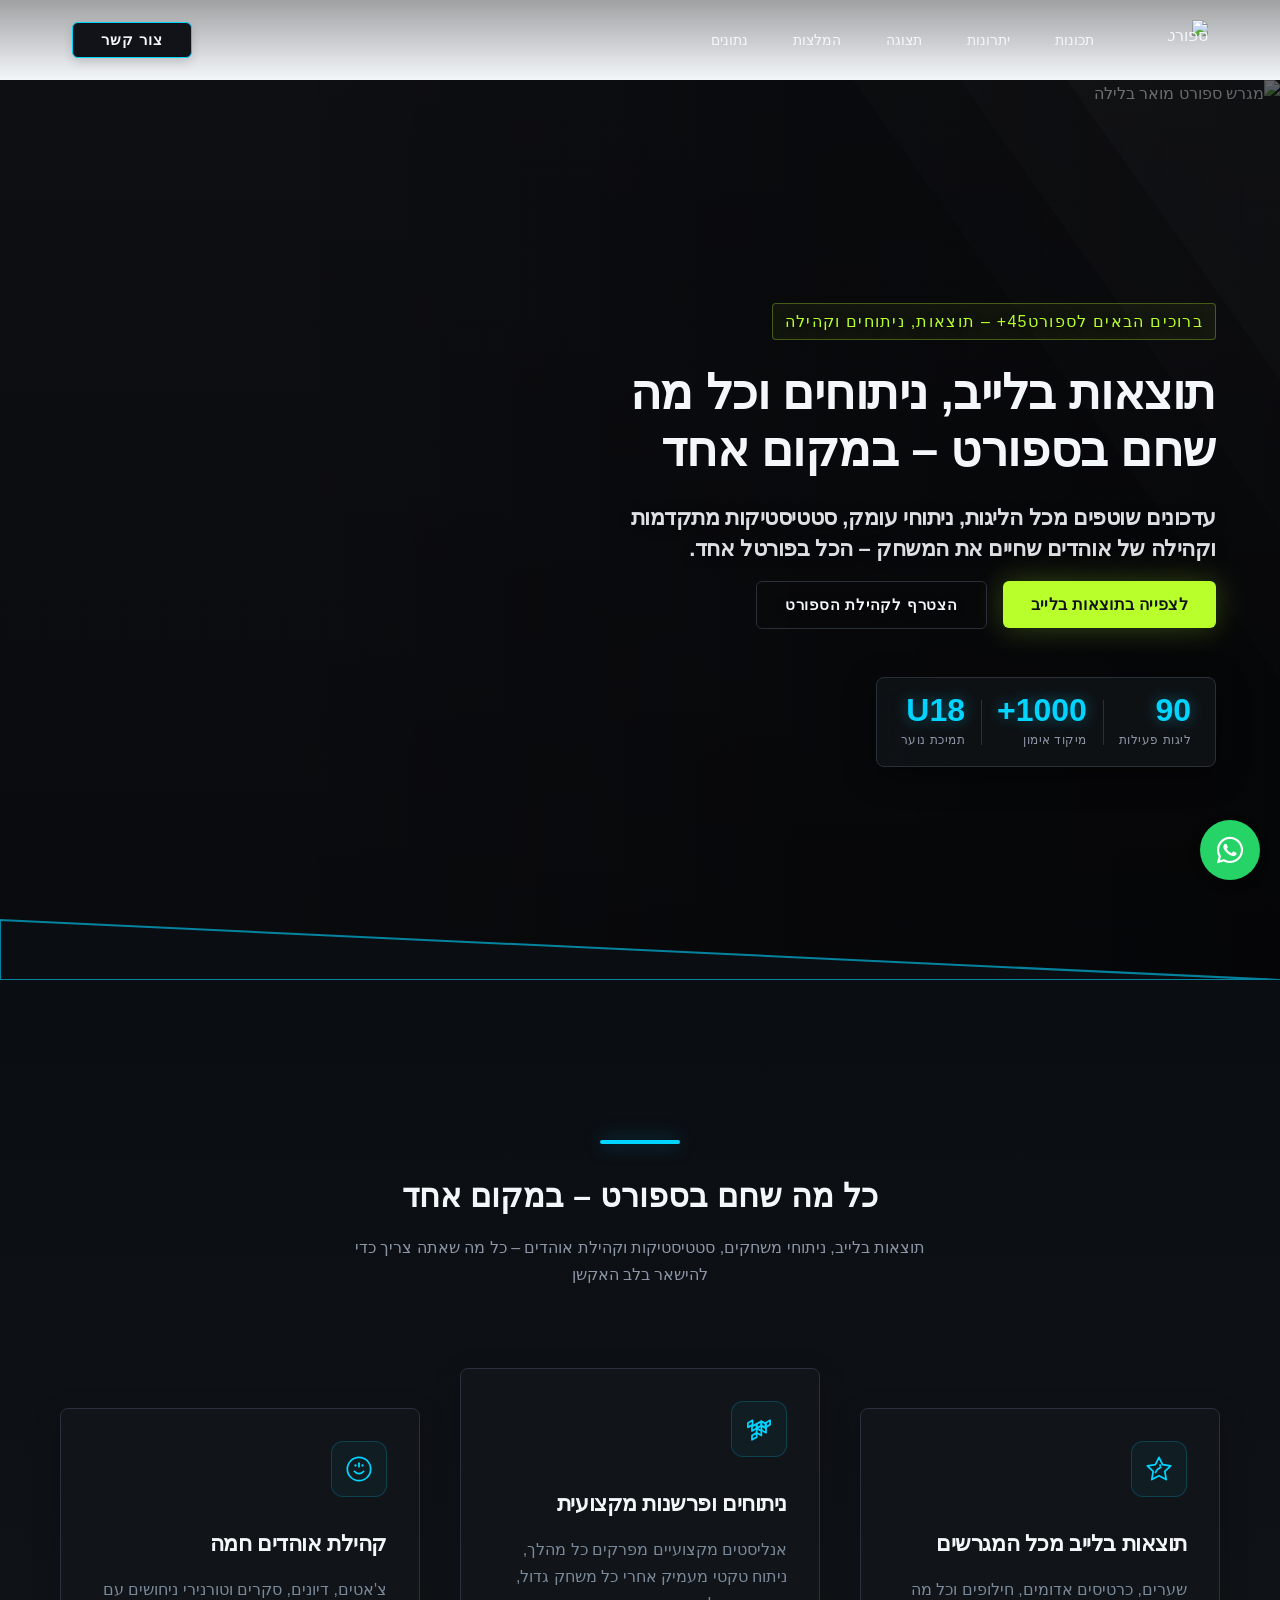
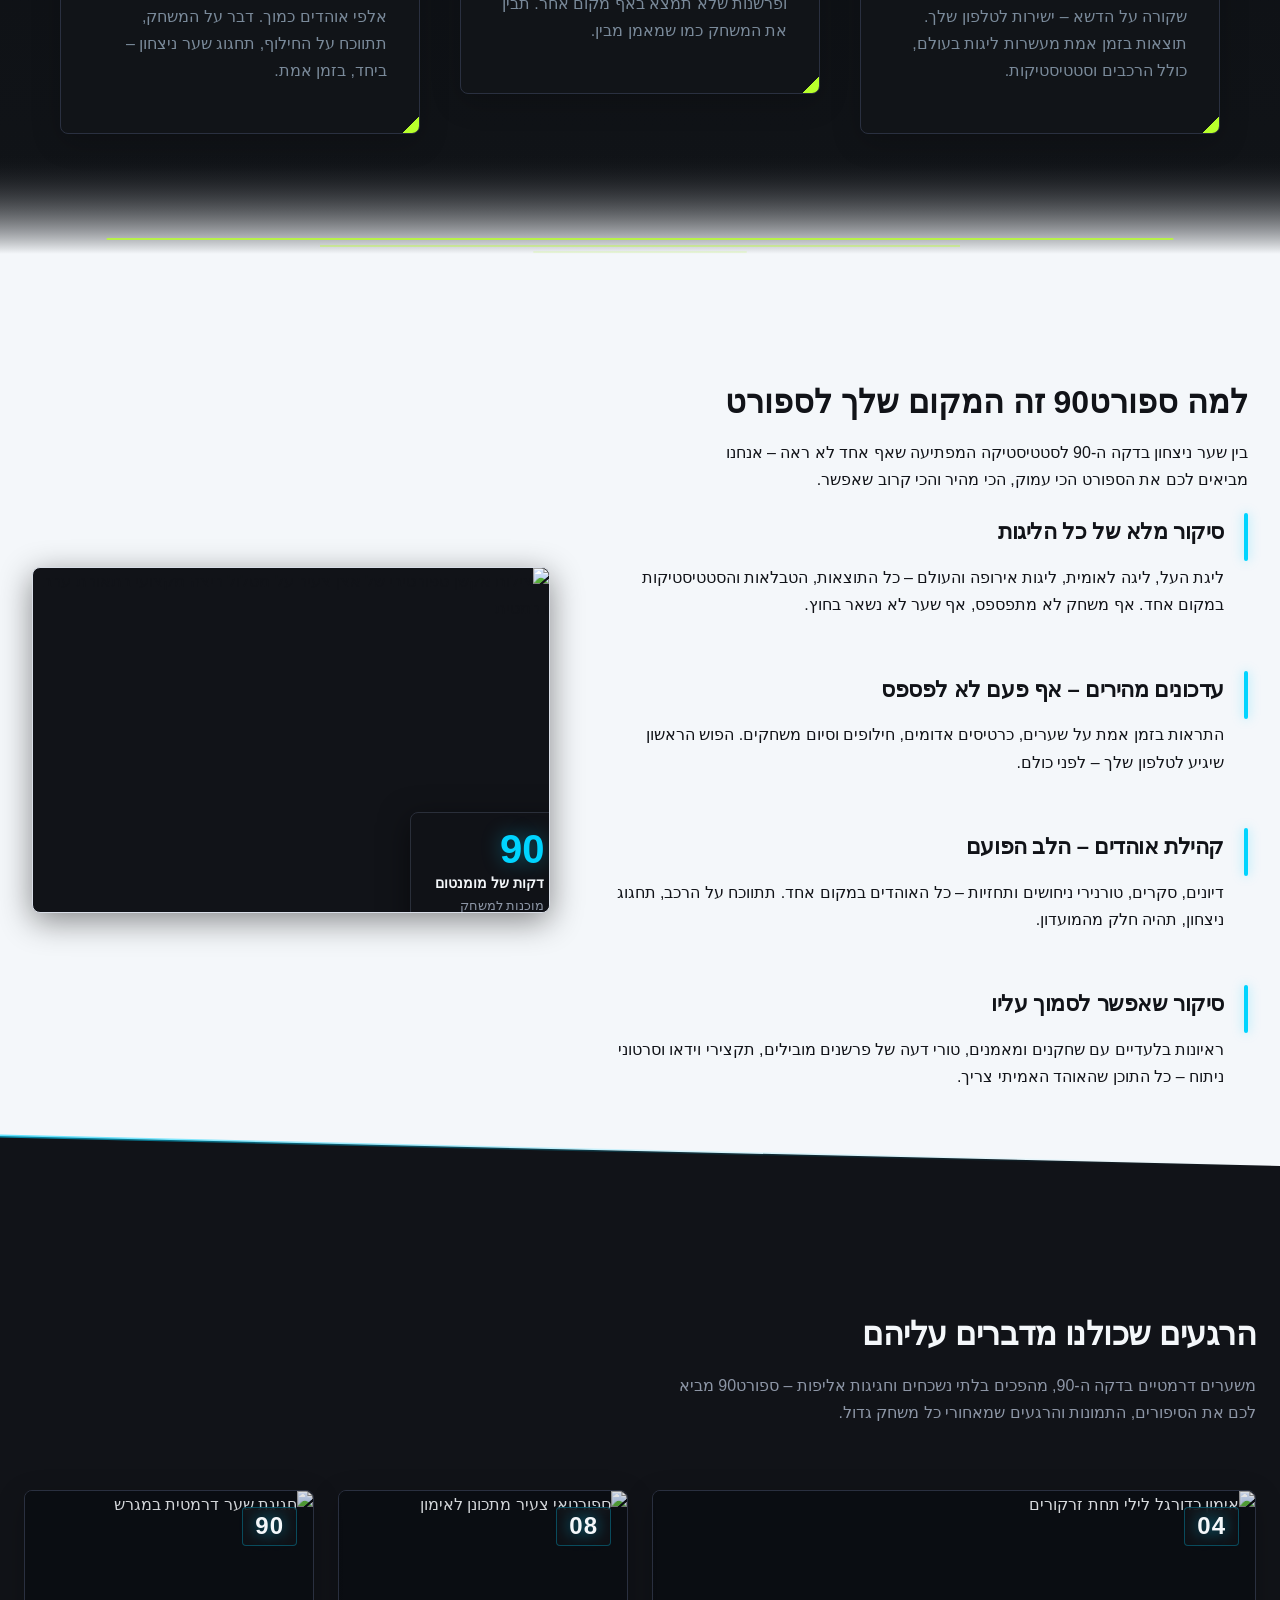
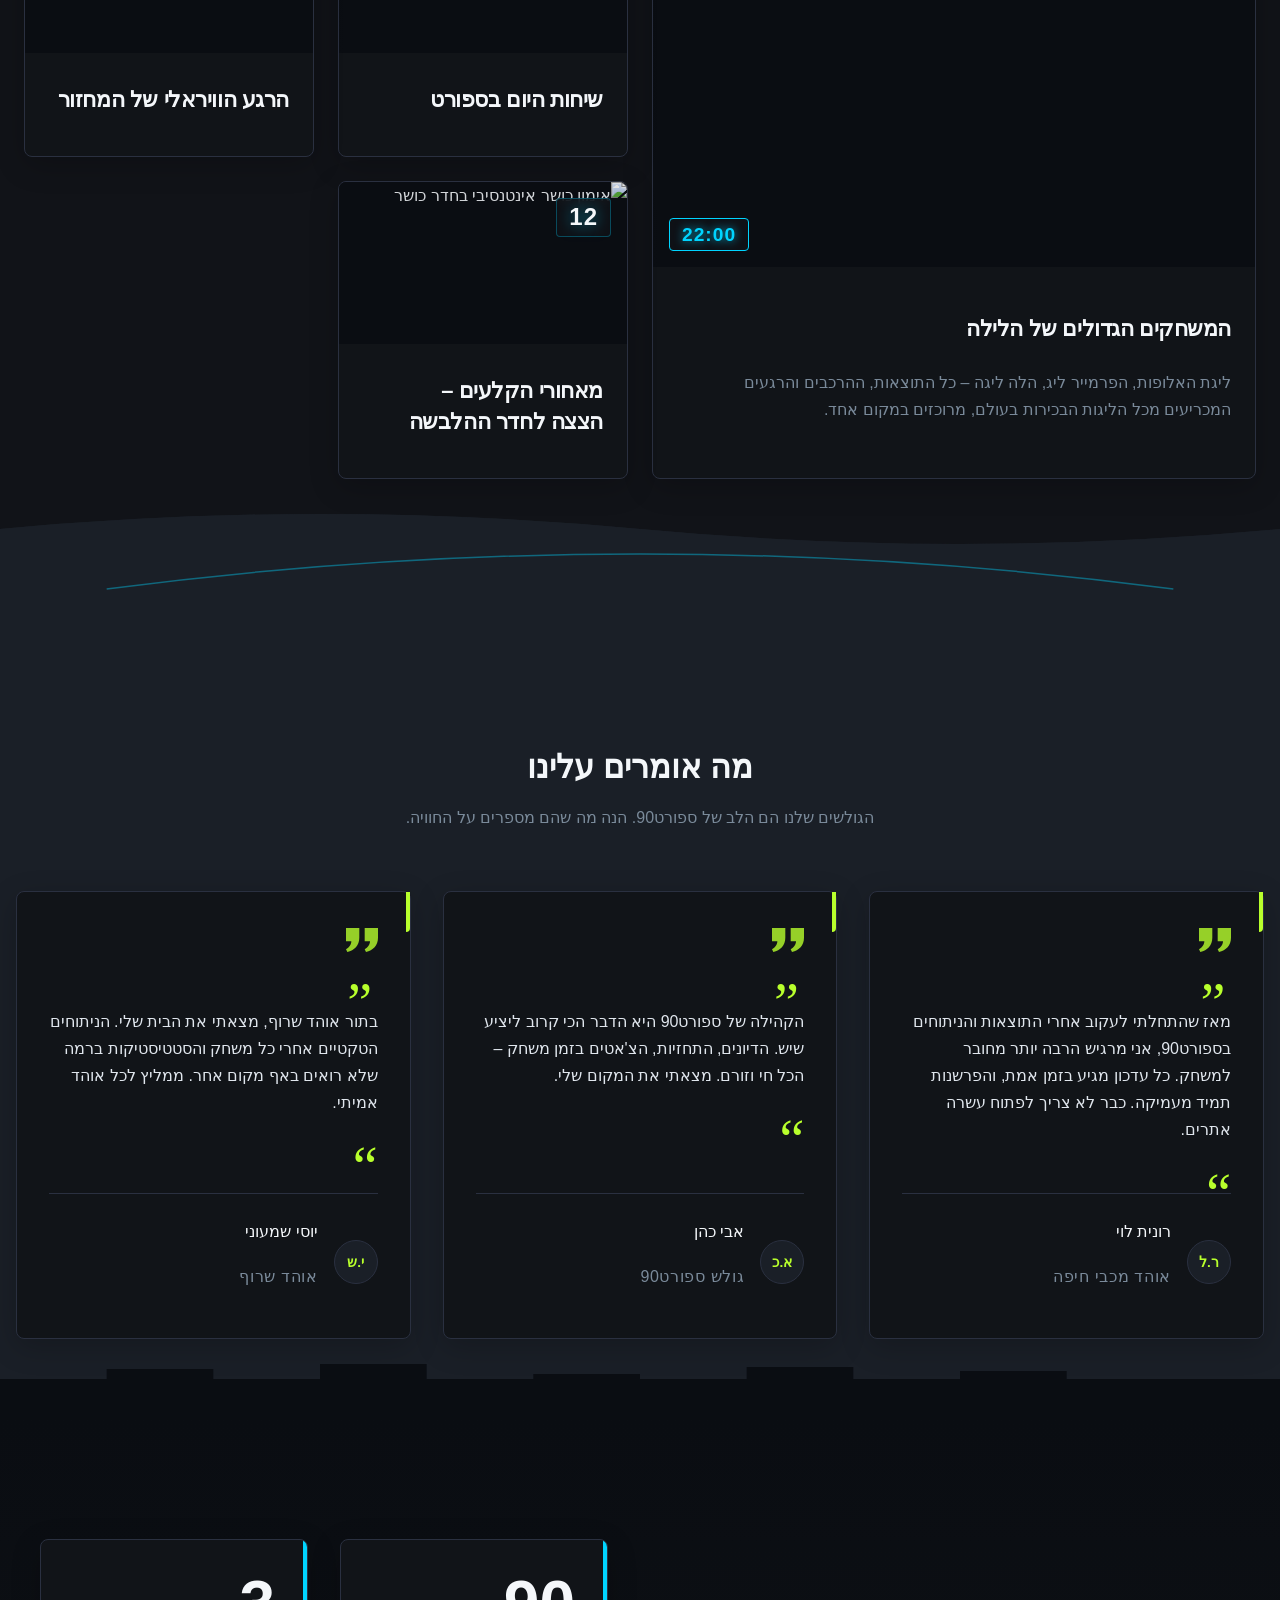
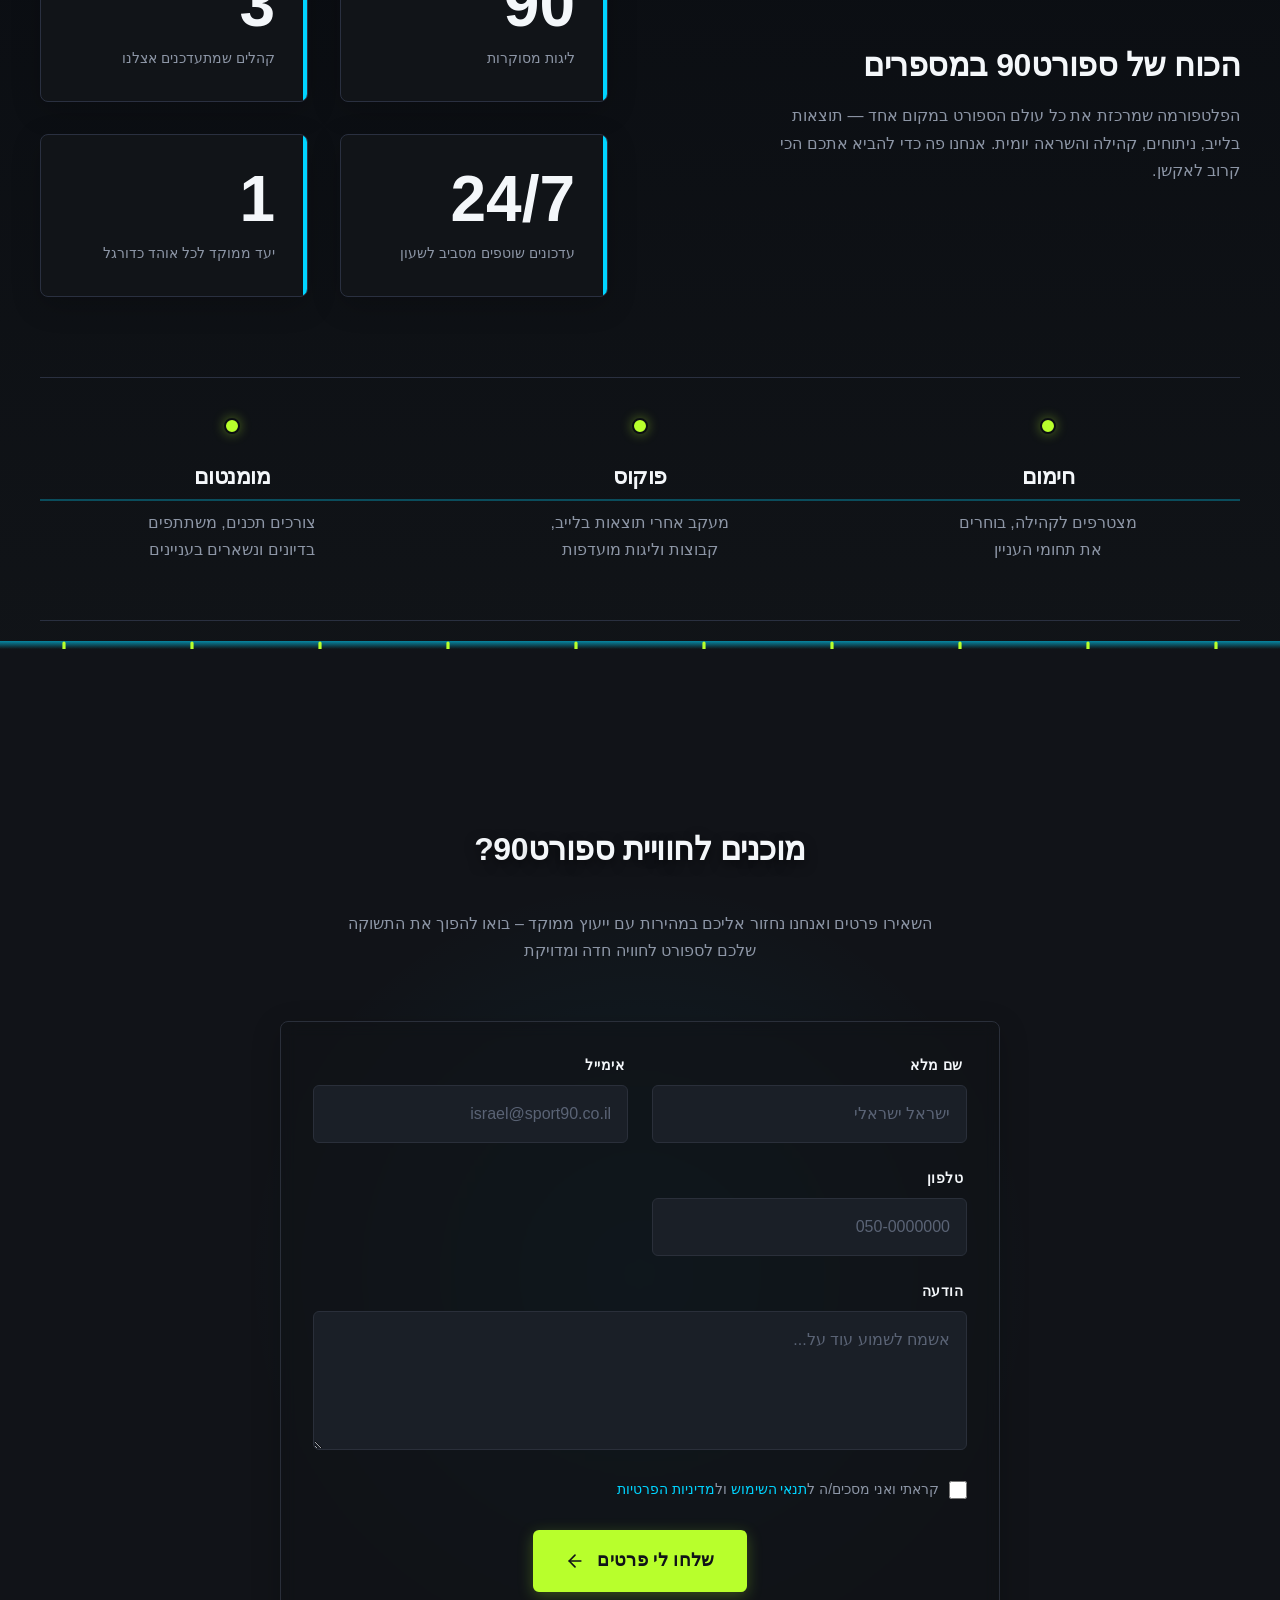
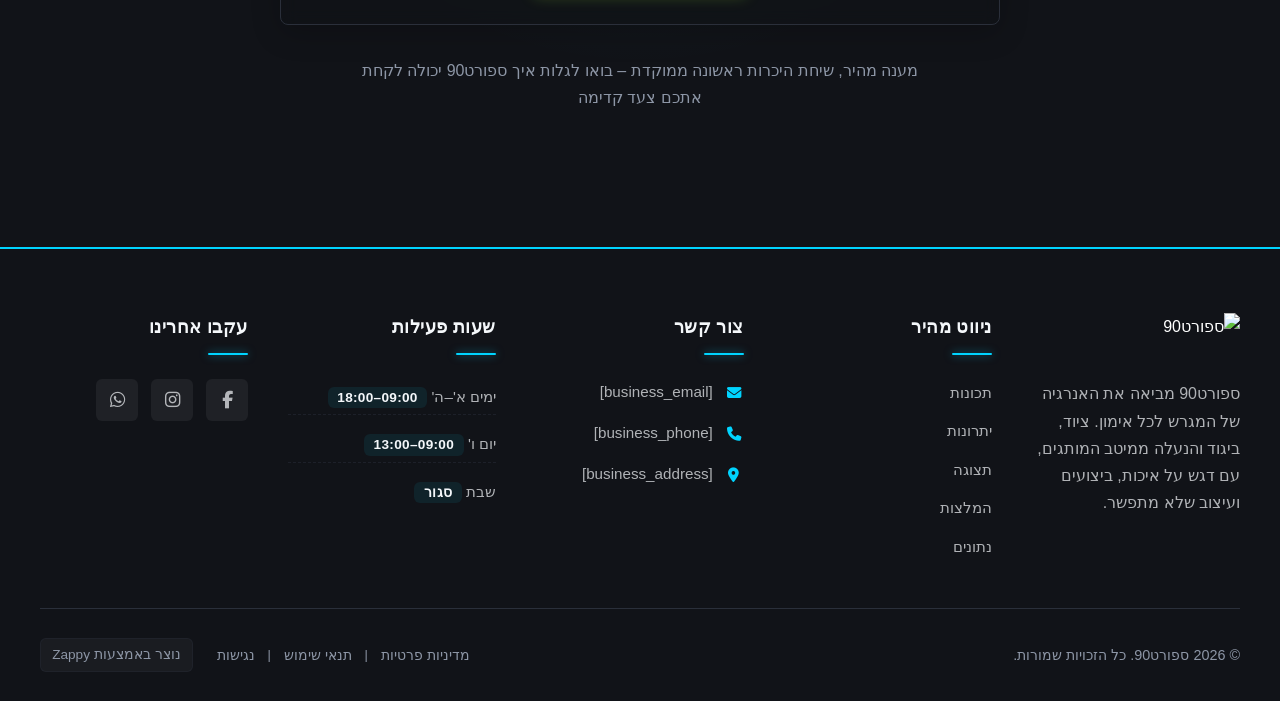
==== commit 0b232025: "Background sync: Progressive GitHub Sync" ====
--- a/public/index.html
+++ b/public/index.html
@@ -1 +1 @@
-<!doctype html><html dir="rtl" lang="he"><head><meta charset="UTF-8"><meta content="width=device-width,initial-scale=1" name="viewport"><meta content="index, follow" name="robots"><title>תפסו את הרגע — תוצאות בלייב — ספורט90</title><meta content="ספורט90 מביא לכם את כל האקשן בזמן אמת: תוצאות בלייב, עדכוני כדורגל חמים וניתוחים שלא תרצו לפספס. היכנסו עכשיו ותישארו בלב המשחק!" name="description"><meta content="ספורט90, תוצאות בלייב, כדורגל ישיר, עדכוני ספורט, שידורים חיים" name="keywords"><link href="/assets/favicon.ico" rel="icon" type="image/x-icon"><link href="/assets/favicon-16x16.png" rel="icon" type="image/png" sizes="16x16"><link href="/assets/favicon-32x32.png" rel="icon" type="image/png" sizes="32x32"><link href="/assets/favicon-48x48.png" rel="icon" type="image/png" sizes="48x48"><link href="/assets/favicon-192x192.png" rel="icon" type="image/png" sizes="192x192"><link href="/assets/favicon-512x512.png" rel="icon" type="image/png" sizes="512x512"><link href="/assets/apple-touch-icon.png" rel="apple-touch-icon"><script>!function(){"use strict";var t="72db6867-3d82-4eb4-883c-431078862842",e="https://api.zappy5.com/api/analytics/track",a=18e5,n=2592e6,o=!0,i=!0,r=!0;var s=function(){var e="zappy_visitor_"+t,a=null;try{if(a=localStorage.getItem(e)){var o=JSON.parse(a),i=Date.now();if(i-o.created<n)return o.lastSeen=i,localStorage.setItem(e,JSON.stringify(o)),o.id}}catch(t){console.warn("Zappy Analytics: LocalStorage not available")}var r="zv_"+Date.now()+"_"+Math.random().toString(36).substr(2,9);try{localStorage.setItem(e,JSON.stringify({id:r,created:Date.now(),lastSeen:Date.now()}))}catch(t){}return r}(),c=function(){var e="zappy_session_"+t,n=null;try{if(n=sessionStorage.getItem(e)){var o=JSON.parse(n),i=Date.now();if(i-o.timestamp<a)return o.timestamp=i,sessionStorage.setItem(e,JSON.stringify(o)),o.id}}catch(t){console.warn("Zappy Analytics: SessionStorage not available")}var r="zs_"+Date.now()+"_"+Math.random().toString(36).substr(2,9);try{sessionStorage.setItem(e,JSON.stringify({id:r,timestamp:Date.now()}))}catch(t){}return r}();function l(a,n){n=n||{};var o={website_id:t,event_type:a,page_path:window.location.pathname,referrer:document.referrer||"direct",visitor_id:s,session_id:c,metadata:n};if(navigator.sendBeacon){var i=new Blob([JSON.stringify(o)],{type:"application/json"});navigator.sendBeacon(e,i)}else fetch(e,{method:"POST",headers:{"Content-Type":"application/json"},body:JSON.stringify(o),keepalive:!0}).catch(function(t){console.warn("Zappy Analytics: Failed to track event",t)})}o&&l("pageview",{title:document.title,url:window.location.href}),i&&document.addEventListener("click",function(t){var e=t.target;if("BUTTON"===e.tagName||e.closest("button")){var a="BUTTON"===e.tagName?e:e.closest("button");l("click",{element:"button",text:a.textContent.trim().substring(0,100),id:a.id||null,class:a.className||null})}else if("A"===e.tagName||e.closest("a")){var n="A"===e.tagName?e:e.closest("a");l("navigation",{element:"link",text:n.textContent.trim().substring(0,100),href:n.href,external:n.hostname!==window.location.hostname})}},!0),r&&document.addEventListener("submit",function(t){var e=t.target;l("form_submit",{form_id:e.id||null,form_name:e.name||null,form_action:e.action||null,form_method:e.method||"GET"})},!0);var d=Date.now();window.addEventListener("beforeunload",function(){l("page_unload",{time_on_page:Math.floor((Date.now()-d)/1e3),page_path:window.location.pathname})}),window.zappyAnalytics={track:l,getVisitorId:function(){return s},getSessionId:function(){return c}}}()</script><meta content="תפסו את הרגע — תוצאות בלייב — ספורט90" property="og:title"><meta content="ספורט90 מביא לכם את כל האקשן בזמן אמת: תוצאות בלייב, עדכוני כדורגל חמים וניתוחים שלא תרצו לפספס. היכנסו עכשיו ותישארו בלב המשחק!" property="og:description"><meta content="summary_large_image" name="twitter:card"><meta content="תפסו את הרגע — תוצאות בלייב — ספורט90" name="twitter:title"><meta content="ספורט90 מביא לכם את כל האקשן בזמן אמת: תוצאות בלייב, עדכוני כדורגל חמים וניתוחים שלא תרצו לפספס. היכנסו עכשיו ותישארו בלב המשחק!" name="twitter:description"><meta content="website" property="og:type"><meta content="he_IL" property="og:locale"><style>.skip-link{position:absolute;top:0;left:0;transform:translateY(-200%);padding:12px 18px;background:var(--bg-dark,#1a1a1a);color:var(--text-light,#fff);font-weight:600;border-radius:0 0 8px 0;z-index:10000}.skip-link:focus{transform:none;outline:2px solid var(--ring,#fff);outline-offset:2px}:focus-visible{outline:2px solid var(--ring,currentColor);outline-offset:3px}</style><link href="/assets/favicon.ico" rel="icon" type="image/x-icon"><link href="/assets/favicon-16x16.png" rel="icon" type="image/png" sizes="16x16"><link href="/assets/favicon-32x32.png" rel="icon" type="image/png" sizes="32x32"><link href="/assets/favicon-48x48.png" rel="icon" type="image/png" sizes="48x48"><link href="/assets/favicon-192x192.png" rel="icon" type="image/png" sizes="192x192"><link href="/assets/favicon-512x512.png" rel="icon" type="image/png" sizes="512x512"><link href="/assets/apple-touch-icon.png" rel="apple-touch-icon"><link href="https://cdn.jsdelivr.net/npm/vanilla-cookieconsent@3/dist/cookieconsent.css" rel="stylesheet"><style id="zappy-critical-above-fold-css">html{box-sizing:border-box;-webkit-text-size-adjust:100%}*,::after,::before{box-sizing:inherit}body{margin:0;min-width:320px;overflow-x:clip}img,svg,video{max-width:100%;height:auto}main{display:block}.container{width:min(100% - 32px,1200px);margin-inline:auto}.navbar,header .navbar,header[role=banner],nav.navbar{position:relative;z-index:1000;width:100%}.nav-container,.navbar .container{display:flex;align-items:center;justify-content:space-between;min-height:64px}.logo,.logo-link img{display:block;width:35px;height:35px;object-fit:contain}#navMenu,.nav-menu{list-style:none}.fa,.fa-brands,.fa-regular,.fa-solid,.fab,.far,.fas{display:inline-block;min-width:1em;text-align:center}html:not(#zappy-noop) .navbar:has(.nav-ecommerce-icons)>.phone-header-btn,html:not(#zappy-noop)[data-zappy-site-type=ecommerce] .phone-header-btn{display:none!important;visibility:hidden!important;width:0!important;height:0!important;pointer-events:none!important}.hero-section,.index-hero-section,section[class*=hero]{position:relative;overflow:hidden;min-height:560px}.hero-bg-image,.hero-bg-wrapper,section[class*=hero] [class*=hero-bg]{position:absolute;inset:0;width:100%;height:100%}.hero-bg-image img,.hero-bg-wrapper img,section[class*=hero] [data-hero-bg],section[class*=hero] img[data-hero-background=true]{width:100%!important;height:100%!important;object-fit:cover!important;display:block}.hero-content,section[class*=hero] .container{position:relative;z-index:2}@media(max-width:768px){:root{--header-height:72px;--total-header-height:72px;--zappy-mobile-menu-top:72px}html[data-zappy-site-type=ecommerce] body{padding-top:var(--total-header-height,72px)}html[data-zappy-site-type=ecommerce] body>.navbar:not(.zappy-catalog-menu),html[data-zappy-site-type=ecommerce] body>nav.navbar{position:fixed!important;top:0;left:0;right:0;z-index:100000;width:100%;margin-bottom:0}.zappy-catalog-menu{position:fixed;top:var(--header-height,72px);left:0;right:0;z-index:99999}.nav-container,.navbar .container{min-height:60px}#navMenu,.nav-menu{max-width:100vw;overflow-x:hidden}.hero-section,.index-hero-section,section[class*=hero]{min-height:100svh}.hero-bg-image,.hero-bg-wrapper,.hero-scrim{min-height:100svh}}</style><link href="/styles.css" rel="preload" as="style"><link href="/styles.css" rel="stylesheet" media="print" onload='this.media="all"'><noscript><link href="/styles.css" rel="stylesheet"></noscript><script>window.ZAPPY_WEBSITE_ID="72db6867-3d82-4eb4-883c-431078862842",window.ZAPPY_API_BASE="https://api.zappy5.com"</script><link href="/assets/site-index-hero-image-1.webp" rel="preload" as="image" fetchpriority="high"><style id="zappy-dropdown-submenu-styles">#navMenu li:has(.sub-menu),.nav-menu li:has(.sub-menu),.navbar li:has(.sub-menu),nav li:has(.sub-menu){position:relative}#navMenu .sub-menu,.nav-menu .sub-menu,.navbar .sub-menu,nav .sub-menu{display:block!important;position:absolute!important;top:100%;left:0;min-width:220px;background:#fff;border-radius:8px;box-shadow:0 8px 25px rgba(0,0,0,.15);padding:8px 0;opacity:0;visibility:hidden;transform:translateY(10px);transition:all .3s ease;z-index:1000;list-style:none;pointer-events:none}#navMenu li:hover>.sub-menu,.nav-menu li:hover>.sub-menu,.navbar li:hover>.sub-menu,nav li:hover>.sub-menu{opacity:1!important;visibility:visible!important;transform:translateY(0)!important;pointer-events:auto!important}.sub-menu li{list-style:none;margin:0;padding:0}.sub-menu a{display:block!important;padding:10px 16px!important;color:var(--text-dark,#333)!important;font-weight:500;text-decoration:none;white-space:nowrap;transition:background-color .2s}.sub-menu .zappy-nav-child>a{padding-left:28px!important;font-size:.9em!important;opacity:.85!important}[dir=rtl] .sub-menu .zappy-nav-child>a,html[lang=ar] .sub-menu .zappy-nav-child>a,html[lang=he] .sub-menu .zappy-nav-child>a{padding-left:10px!important;padding-right:28px!important}.sub-menu .zappy-nav-parent>a{font-weight:600!important}.sub-menu a:hover{background-color:#f5f5f5}[dir=rtl] .nav-menu .sub-menu,[dir=rtl] .navbar .sub-menu,[dir=rtl] nav .sub-menu,html[lang=ar] .nav-menu .sub-menu,html[lang=ar] .navbar .sub-menu,html[lang=ar] nav .sub-menu,html[lang=he] .nav-menu .sub-menu,html[lang=he] .navbar .sub-menu,html[lang=he] nav .sub-menu{left:auto!important;right:0!important}.sub-menu:empty,.sub-menu:not(:has(li)):not(:has(> a)),.sub-menu:not(:has(li:not(.zappy-hidden-menu-item))):not(:has(> a)){display:none!important;opacity:0!important;visibility:hidden!important;pointer-events:none!important}li:has(.menu-group-title):hover>.sub-menu{opacity:1!important;visibility:visible!important;transform:translateY(0)!important;pointer-events:auto!important}#navMenu>li>.menu-group-title,.nav-menu>li>.menu-group-title{display:inline-block;padding:.5rem 1rem;cursor:default;user-select:none}@media (max-width:768px){#navMenu .sub-menu,.nav-menu .sub-menu,.navbar .sub-menu,nav .sub-menu{position:static!important;transform:none!important;box-shadow:none!important;background:0 0!important;max-height:0;overflow:hidden;opacity:0;visibility:hidden;transition:max-height .3s ease,opacity .3s ease;padding:0!important;border-radius:0!important}#navMenu .sub-menu.mobile-expanded,.nav-menu .sub-menu.mobile-expanded,.navbar .sub-menu.mobile-expanded{max-height:none!important;overflow-y:visible!important;opacity:1!important;visibility:visible!important;padding:8px 0 8px 16px!important}[dir=rtl] .sub-menu.mobile-expanded,html[lang=he] .sub-menu.mobile-expanded{padding:8px 16px 8px 0!important}#navMenu li:hover>.sub-menu,.nav-menu li:hover>.sub-menu,.navbar li:hover>.sub-menu,nav li:hover>.sub-menu{opacity:0;visibility:hidden;pointer-events:none}#navMenu li>.sub-menu.mobile-expanded,.nav-menu li>.sub-menu.mobile-expanded,.navbar li>.sub-menu.mobile-expanded,nav li>.sub-menu.mobile-expanded{opacity:1!important;visibility:visible!important;pointer-events:auto!important}#navMenu li:has(.sub-menu),.nav-menu li:has(.sub-menu),.navbar li:has(.sub-menu),nav li:has(.sub-menu){display:flex!important;flex-wrap:wrap!important;align-items:center!important;position:relative!important;min-height:44px!important}#navMenu li:has(.sub-menu)>a,.nav-menu li:has(.sub-menu)>a,.navbar li:has(.sub-menu)>a,nav li:has(.sub-menu)>a{flex:1!important;min-width:0!important}#navMenu li:has(.sub-menu)>.menu-group-title,.nav-menu li:has(.sub-menu)>.menu-group-title,.navbar li:has(.sub-menu)>.menu-group-title,nav li:has(.sub-menu)>.menu-group-title{flex:1!important;min-width:0!important;padding:0!important;line-height:inherit!important}#navMenu li:has(.sub-menu)>.sub-menu,.nav-menu li:has(.sub-menu)>.sub-menu,.navbar li:has(.sub-menu)>.sub-menu,nav li:has(.sub-menu)>.sub-menu{flex-basis:100%!important;width:100%!important}#navMenu li:has(.sub-menu)>a [class*=arrow],#navMenu li:has(.sub-menu)>a [class*=chevron],.nav-menu li:has(.sub-menu)>a .fa-angle-down,.nav-menu li:has(.sub-menu)>a .fa-chevron-down,.nav-menu li:has(.sub-menu)>a [class*=arrow],.nav-menu li:has(.sub-menu)>a [class*=chevron],nav li:has(.sub-menu)>a [class*=arrow],nav li:has(.sub-menu)>a [class*=chevron]{display:none!important;visibility:hidden!important}.mobile-submenu-toggle{display:flex!important;align-items:center!important;justify-content:center!important;width:44px!important;height:auto!important;background:0 0!important;border:none!important;cursor:pointer!important;color:var(--text-light)!important;position:static!important;flex-shrink:0!important;align-self:stretch!important;z-index:2!important;padding:0!important;margin:0!important}.mobile-submenu-toggle::after{content:''!important;width:0!important;height:0!important;border-left:6px solid transparent!important;border-right:6px solid transparent!important;border-top:7px solid currentColor!important;transition:transform .3s ease!important}.mobile-submenu-toggle.expanded::after{transform:rotate(180deg)!important}.sub-menu a{padding:10px 0!important;display:block!important;color:var(--text-light)!important;white-space:normal!important}.sub-menu .zappy-nav-child>a{padding-left:28px!important;font-size:.9em!important;opacity:.85!important}[dir=rtl] .sub-menu .zappy-nav-child>a,html[lang=ar] .sub-menu .zappy-nav-child>a,html[lang=he] .sub-menu .zappy-nav-child>a{padding-left:0!important;padding-right:28px!important}.sub-menu .zappy-nav-parent>a{font-weight:600!important}#navMenu.active,.nav-menu.active{max-width:100vw!important;overflow-x:hidden!important;box-sizing:border-box!important}.navbar .sub-menu li a,.zappy-products-dropdown .sub-menu a,nav.navbar .sub-menu li a{color:var(--text-light)!important}}@media (min-width:769px){.mobile-submenu-toggle{display:none!important}}</style><style id="zappy-widget-visibility">html[dir=rtl] .whatsapp-float{right:20px!important;left:auto!important}html:not([dir]) .whatsapp-float,html[dir=ltr] .whatsapp-float{left:20px!important;right:auto!important}html[dir=rtl] #mic-access-tool-general-button,html[dir=rtl] #mic-init-access-tool #mic-access-tool-general-button,html[dir=rtl] #mic-init-access-tool .mic-access-tool-general-button,html[dir=rtl] ._access-icon,html[dir=rtl] .mic-access-tool-general-button{left:20px!important;right:auto!important}html:not([dir]) #mic-access-tool-general-button,html:not([dir]) #mic-init-access-tool #mic-access-tool-general-button,html:not([dir]) #mic-init-access-tool .mic-access-tool-general-button,html:not([dir]) ._access-icon,html:not([dir]) .mic-access-tool-general-button,html[dir=ltr] #mic-access-tool-general-button,html[dir=ltr] #mic-init-access-tool #mic-access-tool-general-button,html[dir=ltr] #mic-init-access-tool .mic-access-tool-general-button,html[dir=ltr] ._access-icon,html[dir=ltr] .mic-access-tool-general-button{right:20px!important;left:auto!important}@media (max-width:768px){.whatsapp-float{display:flex!important}}@media (min-width:769px){.whatsapp-float{display:flex!important}}@media (max-width:768px){#mic-access-tool-general-button,#mic-init-access-tool #mic-access-tool-general-button,#mic-init-access-tool .mic-access-tool-general-button,._access-icon,.mic-access-tool-general-button{display:flex!important;visibility:visible!important;opacity:1!important;pointer-events:auto!important}#mic-access-tool-box.opened-mic-access-tool,#mic-init-access-tool #mic-access-tool-box.opened-mic-access-tool,.mic-access-tool-box.opened-mic-access-tool{visibility:visible!important;opacity:1!important;pointer-events:auto!important}}@media (min-width:769px){#mic-access-tool-general-button,#mic-init-access-tool #mic-access-tool-general-button,#mic-init-access-tool .mic-access-tool-general-button,._access-icon,.mic-access-tool-general-button{display:flex!important;visibility:visible!important;opacity:1!important;pointer-events:auto!important}#mic-access-tool-box.opened-mic-access-tool,#mic-init-access-tool #mic-access-tool-box.opened-mic-access-tool,.mic-access-tool-box.opened-mic-access-tool{visibility:visible!important;opacity:1!important;pointer-events:auto!important}}</style></head><body><a href="#main" class="skip-link">דלג לתוכן הראשי</a><nav class="navbar" dir="rtl"><button class="mobile-toggle" aria-label="Menu" id="mobileToggle"><svg viewBox="0 0 24 24" fill="none" class="hamburger-icon" height="24" width="24"><path d="M3 12h18M3 6h18M3 18h18" stroke="currentColor" stroke-width="2" stroke-linecap="round"></path></svg> <svg viewBox="0 0 24 24" fill="none" class="close-icon" height="24" width="24" style="display:none"><path d="M18 6L6 18M6 6l12 12" stroke="currentColor" stroke-width="2" stroke-linecap="round"></path></svg></button> <button class="phone-header-btn" aria-label="Call" data-phone="[business_phone]"><svg viewBox="0 0 24 24" fill="currentColor" height="20" width="20"><path d="M22 16.92v3a2 2 0 0 1-2.18 2 19.79 19.79 0 0 1-8.63-3.07 19.5 19.5 0 0 1-6-6 19.79 19.79 0 0 1-3.07-8.67A2 2 0 0 1 4.11 2h3a2 2 0 0 1 2 1.72 12.84 12.84 0 0 0 .7 2.81 2 2 0 0 1-.45 2.11L8.09 9.91a16 16 0 0 0 6 6l1.27-1.27a2 2 0 0 1 2.11-.45 12.84 12.84 0 0 0 2.81.7A2 2 0 0 1 22 16.92z"></path></svg></button><div class="nav-container"><div class="nav-right-group"><div class="nav-brand"><a href="/" class="logo-link"><img alt="ספורט90" decoding="async" height="35" src="/assets/site-----image-1.webp" width="35" class="logo"></a></div><ul class="nav-menu" id="navMenu"><li><a href="#features">תכונות</a></li><li><a href="#benefits">יתרונות</a></li><li><a href="#showcase">תצוגה</a></li><li><a href="#testimonials">המלצות</a></li><li><a href="#stats">נתונים</a></li><li class="mobile-contact-link nav-cta-mobile-item"><a href="#cta" class="nav-cta-btn">צור קשר</a></li></ul></div><div class="nav-cta-container"><a href="#cta" class="nav-cta-btn">צור קשר</a></div></div></nav><script>window.addEventListener("load",function(){const e=document.querySelector(".navbar, nav, header");if(!e)return void console.log("[Navbar] Navbar element not found");let t=document.getElementById("mobileToggle")||document.querySelector(".mobile-toggle")||document.querySelector(".hamburger")||document.querySelector(".hamburger-menu")||document.querySelector(".menu-toggle")||document.querySelector(".burger-menu")||document.querySelector('[aria-label="Menu"]')||document.querySelector('[aria-label="תפריט"]');const o=document.querySelector(".phone-header-btn"),n=window.getComputedStyle(e);let r=n.backgroundColor;if(console.log("[Navbar] Initial navbar background:",r),"transparent"===r||"rgba(0, 0, 0, 0)"===r||r.startsWith("rgba")&&r.includes(", 0)")){const e=n.backgroundImage;if(e&&"none"!==e)console.log("[Navbar] Navbar has background image/gradient, using dark text"),r="rgb(240, 240, 240)";else{const e=window.getComputedStyle(document.body).backgroundColor;console.log("[Navbar] Navbar transparent, using body background:",e),r=e}}const a=r.match(/\d+/g);if(a&&a.length>=3){const e=(.299*parseInt(a[0])+.587*parseInt(a[1])+.114*parseInt(a[2]))/255;console.log("[Navbar] Mobile button colors preserved from Claude CSS (luminance:",e.toFixed(2)+")");const n=document.createElement("style");n.id="zappy-mobile-nav-fix";document.documentElement.lang;document.documentElement.dir,n.textContent='\n        /* Hide mobile buttons on desktop, show only on mobile */\n        @media (min-width: 769px) {\n          .mobile-toggle,\n          .phone-header-btn {\n            display: none !important;\n          }\n        }\n        \n        /* Show and position mobile buttons correctly on mobile */\n        @media (max-width: 768px) {\n          .navbar,\n          nav.navbar {\n            min-height: 70px !important;\n          }\n\n          .mobile-toggle,\n          .phone-header-btn {\n            position: absolute !important;\n            top: 0 !important;\n            bottom: 0 !important;\n            margin-top: auto !important;\n            margin-bottom: auto !important;\n            transform: none !important;\n            z-index: 1001 !important;\n            display: flex !important;\n            align-items: center !important;\n            justify-content: center !important;\n            width: 36px !important;\n            height: 36px !important;\n            border-radius: 50% !important;\n            border: none !important;\n            cursor: pointer !important;\n            padding: 6px !important;\n            background: none !important;\n            color: var(--nav-text, var(--text-light)) !important;\n            touch-action: manipulation !important;\n            -webkit-tap-highlight-color: transparent !important;\n          }\n\n          html[data-zappy-site-type="ecommerce"] .phone-header-btn,\n          body[data-zappy-site-type="ecommerce"] .phone-header-btn,\n          html[data-zappy-site-type="ecommerce"] header .phone-header-btn,\n          html[data-zappy-site-type="ecommerce"] nav .phone-header-btn {\n            display: none !important;\n            visibility: hidden !important;\n            width: 0 !important;\n            height: 0 !important;\n            min-width: 0 !important;\n            overflow: hidden !important;\n          }\n          \n          /* LTR positioning (default): hamburger LEFT, phone RIGHT */\n          html:not([dir="rtl"]):not([lang="he"]):not([lang="ar"]) .mobile-toggle,\n          html[dir="ltr"] .mobile-toggle {\n            left: 12px !important;\n            right: auto !important;\n          }\n          html:not([dir="rtl"]):not([lang="he"]):not([lang="ar"]) .phone-header-btn,\n          html[dir="ltr"] .phone-header-btn {\n            right: 12px !important;\n            left: auto !important;\n          }\n          \n          /* RTL positioning: hamburger RIGHT, phone LEFT */\n          html[dir="rtl"] .mobile-toggle,\n          html[lang="he"] .mobile-toggle,\n          html[lang="ar"] .mobile-toggle {\n            right: 12px !important;\n            left: auto !important;\n          }\n          html[dir="rtl"] .phone-header-btn,\n          html[lang="he"] .phone-header-btn,\n          html[lang="ar"] .phone-header-btn {\n            left: 12px !important;\n            right: auto !important;\n          }\n          \n          /* CRITICAL: Ensure nav-container has min-height on mobile */\n          /* All children are positioned absolutely/fixed on mobile, so height:auto collapses to 0 */\n          .nav-container {\n            min-height: 70px !important;\n            position: relative !important;\n          }\n          \n          /* Ensure SVG icons are properly sized and inherit color */\n          .mobile-toggle svg,\n          .phone-header-btn svg {\n            width: 24px !important;\n            height: 24px !important;\n            /* Don\'t force display - let JavaScript control hamburger/close toggle */\n          }\n          \n          /* Reset nav-cta-container on mobile - remove desktop box-shadow/padding */\n          /* that creates a visible ghost box when CTA button is hidden */\n          .nav-cta-container {\n            box-shadow: none !important;\n            padding: 0 !important;\n          }\n          \n          /* Hide nav-cta-container entirely on mobile when there\'s no lang-switcher */\n          /* (only the CTA button is inside, and it\'s hidden on mobile) */\n          .nav-cta-container:not(:has(.lang-switcher)) {\n            display: none !important;\n          }\n          \n          /* CRITICAL: Prevent hero image fade gradient from bleeding over headline text */\n          /* The .image-fade-gradient has bottom: -30px (extends below parent) */\n          /* On mobile stacked layout, this overlaps the h1 text below the image */\n          .hero-image-column {\n            overflow: hidden !important;\n          }\n          .image-fade-gradient {\n            bottom: 0 !important;\n          }\n          \n          /* Hide desktop language switcher on mobile - hamburger menu handles it */\n          /* High specificity to override stored CSS */\n          .lang-switcher,\n          .nav-cta-container .lang-switcher,\n          .nav-container .lang-switcher,\n          .navbar .lang-switcher,\n          .navbar .nav-cta-container .lang-switcher {\n            display: none !important;\n          }\n        }\n      ';const r=document.getElementById("zappy-mobile-nav-fix");r&&r.remove(),document.head.appendChild(n),console.log("[Navbar] Critical CSS injected for mobile nav positioning");const i=window.innerWidth<=768;if(t){const e=t.querySelector(".hamburger-icon"),o=t.querySelector(".close-icon");e&&(e.style.setProperty("width","24px","important"),e.style.setProperty("height","24px","important"),e.style.setProperty("display","block","important")),o&&(o.style.setProperty("width","24px","important"),o.style.setProperty("height","24px","important"),o.style.setProperty("display","none","important")),i?(t.style.setProperty("position","absolute","important"),t.style.setProperty("top","0","important"),t.style.setProperty("bottom","0","important"),t.style.setProperty("margin-top","auto","important"),t.style.setProperty("margin-bottom","auto","important"),t.style.setProperty("transform","none","important"),t.style.setProperty("z-index","1001","important"),t.style.removeProperty("left"),t.style.removeProperty("right"),console.log("[Navbar] Mobile toggle positioning applied (mobile viewport)")):(t.style.removeProperty("position"),t.style.removeProperty("top"),t.style.removeProperty("transform"),t.style.removeProperty("z-index"),t.style.removeProperty("left"),t.style.removeProperty("right"),console.log("[Navbar] Desktop viewport - cleared mobile toggle inline positioning"))}if(o){const e=o.querySelector("svg");e&&(e.style.width="24px",e.style.height="24px",e.setAttribute("width","24"),e.setAttribute("height","24")),i?(o.style.setProperty("position","absolute","important"),o.style.setProperty("top","0","important"),o.style.setProperty("bottom","0","important"),o.style.setProperty("margin-top","auto","important"),o.style.setProperty("margin-bottom","auto","important"),o.style.setProperty("transform","none","important"),o.style.setProperty("z-index","1001","important"),o.style.removeProperty("left"),o.style.removeProperty("right"),console.log("[Navbar] Phone button positioning applied (mobile viewport)")):(o.style.removeProperty("position"),o.style.removeProperty("top"),o.style.removeProperty("transform"),o.style.removeProperty("z-index"),o.style.removeProperty("left"),o.style.removeProperty("right"),console.log("[Navbar] Desktop viewport - cleared phone button inline positioning"))}}else console.log("[Navbar] Could not parse background color:",r);t=document.getElementById("mobileToggle")||document.querySelector(".mobile-toggle")||document.querySelector(".hamburger")||document.querySelector(".hamburger-menu")||document.querySelector(".menu-toggle")||document.querySelector(".burger-menu")||document.querySelector('[aria-label="Menu"]')||document.querySelector('[aria-label="תפריט"]');const i=document.getElementById("navMenu")||document.querySelector(".nav-menu")||document.querySelector(".nav-links")||document.querySelector("nav ul:not(.submenu)");if(!t||!i)return void console.log("[Navbar] Mobile toggle or menu not found:",{toggle:!!t,menu:!!i});i.id||(i.id="navMenu"),console.log("[Navbar] Initializing mobile menu...");const l=t.cloneNode(!0);t.parentNode.replaceChild(l,t);var s=0;function p(e){var t=Date.now();t-s<300||(s=t,function(e){e.preventDefault(),e.stopPropagation();const t=l.querySelector(".hamburger-icon"),o=l.querySelector(".close-icon");i.classList.contains("active")?(i.classList.remove("active"),t&&t.style.setProperty("display","block","important"),o&&o.style.setProperty("display","none","important"),document.body.style.overflow="",document.body.classList.remove("menu-open"),console.log("[Navbar] Menu closed")):(i.classList.add("active"),t&&t.style.setProperty("display","none","important"),o&&o.style.setProperty("display","block","important"),document.body.style.overflow="hidden",document.body.classList.add("menu-open"),console.log("[Navbar] Menu opened"))}(e))}l.addEventListener("click",p),l.addEventListener("touchend",p),document.addEventListener("keydown",function(e){if(("Escape"===e.key||"Esc"===e.key)&&i.classList.contains("active")){const e=l.querySelector(".hamburger-icon"),t=l.querySelector(".close-icon");i.classList.remove("active"),e&&e.style.setProperty("display","block","important"),t&&t.style.setProperty("display","none","important"),document.body.style.overflow="",document.body.classList.remove("menu-open"),console.log("[Navbar] Menu closed (Escape)")}}),i.querySelectorAll("a").forEach(function(e){e.addEventListener("click",function(){if("#"===this.getAttribute("href"))return;const e=l.querySelector(".hamburger-icon"),t=l.querySelector(".close-icon");i.classList.remove("active"),e&&e.style.setProperty("display","block","important"),t&&t.style.setProperty("display","none","important"),document.body.style.overflow="",document.body.classList.remove("menu-open"),console.log("[Navbar] Menu closed (link clicked)")})});var m=i.querySelectorAll(".dropdown-toggle");m.forEach(function(e){e.addEventListener("click",function(e){e.preventDefault(),e.stopPropagation();var t=this.closest(".nav-dropdown");t&&(t.parentNode.querySelectorAll(".nav-dropdown.open").forEach(function(e){e!==t&&e.classList.remove("open")}),t.classList.toggle("open"),console.log("[Navbar] Dropdown toggled:",t.classList.contains("open")?"open":"closed"))})}),document.addEventListener("click",function(e){e.target.closest(".nav-dropdown")||document.querySelectorAll(".nav-dropdown.open").forEach(function(e){e.classList.remove("open")})}),console.log("[Navbar] Dropdown handlers initialized for "+m.length+" dropdowns"),o&&o.addEventListener("click",function(){const e=document.querySelectorAll('a[href^="tel:"]'),t=e.length>0?e[0].getAttribute("href").replace("tel:",""):"[business_phone]";window.location.href="tel:"+t,console.log("[Navbar] Phone button clicked")}),console.log("[Navbar] Mobile menu initialized successfully")})</script><main id="main"><section class="index-hero-section" data-band-index="0" data-layout-spec="בית-hero" id="hero" data-hero-type="fullscreen-scrim"><img alt="מגרש ספורט מואר בלילה" decoding="async" height="600" src="/assets/site-index-hero-image-1.webp" width="1200" data-context="A dramatic night stadium or training field under powerful floodlights, vibrant cyan and electric lime beams cutting through a dark sky, cinematic sports atmosphere" data-placeholder="index-hero-image-1" fetchpriority="high" loading="eager" class="hero-bg-img" data-hero-bg="true"><div class="hero-scrim" aria-hidden="true"></div><div class="stadium-light-rays" aria-hidden="true"><svg viewBox="0 0 600 600" xmlns="http://www.w3.org/2000/svg" preserveAspectRatio="none" aria-hidden="true" data-no-icon-edit="true"><polygon fill="#FFFFFF" opacity="0.04" points="600,0 400,0 600,200"></polygon><polygon fill="#FFFFFF" opacity="0.03" points="600,0 300,0 600,300"></polygon><polygon fill="#FFFFFF" opacity="0.02" points="600,0 200,0 600,400"></polygon></svg></div><div class="dark-grid-overlay" aria-hidden="true"></div><div class="hero-content-group"><p class="hero-eyebrow">ברוכים הבאים לספורט90</p><h1 class="hero-headline">תוצאות בלייב, ניתוחים וכל מה שחם בספורט – במקום אחד</h1><h3 class="hero-subtitle">עדכונים שוטפים מכל הליגות, ניתוחי עומק, סטטיסטיקות מתקדמות וקהילה של אוהדים שחיים את המשחק – הכל בפורטל אחד.</h3><div class="hero-cta-group"><a href="#contact" class="btn btn-primary">לצפייה בתוצאות בלייב</a> <a href="#services" class="btn btn-secondary">הצטרף לקהילת הספורט</a></div><div class="hero-trust-strip"><div class="trust-item"><span class="trust-number">90</span> <span class="trust-label">דקות לשינוי</span></div><div class="trust-item"><span class="trust-number">360°</span> <span class="trust-label">מיקוד אימון</span></div><div class="trust-item"><span class="trust-number">U18</span> <span class="trust-label">תמיכת נוער</span></div></div></div><div class="hero-divider-wrapper"><svg viewBox="0 0 1200 80" xmlns="http://www.w3.org/2000/svg" preserveAspectRatio="none" aria-hidden="true" data-no-icon-edit="true"><defs><linearGradient id="neonGlow" x1="0%" x2="100%" y1="0%" y2="0%"><stop offset="0%" stop-color="#00D4FF" stop-opacity="0.8"></stop><stop offset="100%" stop-color="#00D4FF" stop-opacity="0"></stop></linearGradient></defs><path d="M0,80 L0,20 L1200,80 Z" fill="#0A0D12"></path><path d="M0,80 L0,20 L1200,80 Z" stroke="var(--secondary)" stroke-width="2" fill="#0A0D12" opacity="0.6"></path></svg></div></section><section class="index-features-section" data-band-index="1" data-layout-spec="בית-features" id="features"><div class="index-features-section__container"><div class="index-features-section__header"><span class="index-features-section__accent-line" aria-hidden="true"></span><h2 class="index-features-section__heading">כל מה שחם בספורט – במקום אחד</h2><p class="index-features-section__subheading">תוצאות בלייב, ניתוחי משחקים, סטטיסטיקות וקהילת אוהדים – כל מה שאתה צריך כדי להישאר בלב האקשן</p></div><div class="index-features-section__grid"><article class="index-features-section__card index-features-section__card--start"><div class="index-features-section__card-icon-wrap"><svg viewBox="0 0 24 24" fill="none" class="index-features-section__card-icon" data-element-type="icon" data-icon-type="svg" xmlns="http://www.w3.org/2000/svg"><path d="M12 2L15.09 8.26L22 9.27L17 14.14L18.18 21.02L12 17.77L5.82 21.02L7 14.14L2 9.27L8.91 8.26L12 2Z" stroke="currentColor" stroke-width="1.5" stroke-linejoin="round"></path><path d="M9 15L10.5 12.5L13.5 10.5" stroke="currentColor" stroke-width="1.5" stroke-linejoin="round" stroke-linecap="round"></path><circle cx="13" cy="9" fill="currentColor" r="1"></circle></svg></div><h3 class="index-features-section__card-title">תוצאות בלייב מכל המגרשים</h3><p class="index-features-section__card-text">שערים, כרטיסים אדומים, חילופים וכל מה שקורה על הדשא – ישירות לטלפון שלך. תוצאות בזמן אמת מעשרות ליגות בעולם, כולל הרכבים וסטטיסטיקות.</p><div class="index-features-section__card-corner" aria-hidden="true"></div></article><article class="index-features-section__card index-features-section__card--center"><div class="index-features-section__card-icon-wrap"><svg viewBox="0 0 24 24" fill="none" class="index-features-section__card-icon" data-element-type="icon" data-icon-type="svg" xmlns="http://www.w3.org/2000/svg"><path d="M6.5 8.3V4.5L2.5 6.8V10.6L6.5 8.3Z" stroke="currentColor" stroke-width="1.5" stroke-linejoin="round"></path><path d="M21.5 8.3V4.5L17.5 6.8V10.6L21.5 8.3Z" stroke="currentColor" stroke-width="1.5" stroke-linejoin="round"></path><path d="M14 5.3V9.1L10 11.4V7.6L14 5.3Z" stroke="currentColor" stroke-width="1.5" stroke-linejoin="round"></path><path d="M14 5.3L18 7.6V11.4L14 9.1V5.3Z" stroke="currentColor" stroke-width="1.5" stroke-linejoin="round"></path><path d="M10 7.6L6 9.9V13.7L10 11.4V7.6Z" stroke="currentColor" stroke-width="1.5" stroke-linejoin="round"></path><path d="M14 9.1L18 11.4V15.2L14 12.9V9.1Z" stroke="currentColor" stroke-width="1.5" stroke-linejoin="round"></path><path d="M10 11.4L14 13.7V17.5L10 15.2V11.4Z" stroke="currentColor" stroke-width="1.5" stroke-linejoin="round"></path><path d="M10 15.2L6 17.5V21.3L10 19V15.2Z" stroke="currentColor" stroke-width="1.5" stroke-linejoin="round"></path></svg></div><h3 class="index-features-section__card-title">ניתוחים ופרשנות מקצועית</h3><p class="index-features-section__card-text">אנליסטים מקצועיים מפרקים כל מהלך, ניתוח טקטי מעמיק אחרי כל משחק גדול, ופרשנות שלא תמצא באף מקום אחר. תבין את המשחק כמו שמאמן מבין.</p><div class="index-features-section__card-corner" aria-hidden="true"></div></article><article class="index-features-section__card index-features-section__card--end"><div class="index-features-section__card-icon-wrap"><svg viewBox="0 0 24 24" fill="none" class="index-features-section__card-icon" data-element-type="icon" data-icon-type="svg" xmlns="http://www.w3.org/2000/svg"><path d="M12 22C17.5228 22 22 17.5228 22 12C22 6.47715 17.5228 2 12 2C6.47715 2 2 6.47715 2 12C2 17.5228 6.47715 22 12 22Z" stroke="currentColor" stroke-width="1.5"></path><path d="M8 14C8 14 9.5 16 12 16C14.5 16 16 14 16 14" stroke="currentColor" stroke-width="1.5" stroke-linejoin="round" stroke-linecap="round"></path><path d="M9 9H9.01" stroke="currentColor" stroke-width="2" stroke-linejoin="round" stroke-linecap="round"></path><path d="M15 9H15.01" stroke="currentColor" stroke-width="2" stroke-linejoin="round" stroke-linecap="round"></path><path d="M12 7V10" stroke="currentColor" stroke-width="1.5" stroke-linecap="round"></path></svg></div><h3 class="index-features-section__card-title">קהילת אוהדים חמה</h3><p class="index-features-section__card-text">צ'אטים, דיונים, סקרים וטורנירי ניחושים עם אלפי אוהדים כמוך. דבר על המשחק, תתווכח על החילוף, תחגוג שער ניצחון – ביחד, בזמן אמת.</p><div class="index-features-section__card-corner" aria-hidden="true"></div></article></div></div><div class="index-features-section__divider-wrapper" aria-hidden="true"><svg viewBox="0 0 1200 100" xmlns="http://www.w3.org/2000/svg" preserveAspectRatio="none" aria-hidden="true" data-no-icon-edit="true"><defs><linearGradient id="dividerFade" x1="0" x2="0" y1="0" y2="1"><stop offset="0%" stop-color="var(--bg-dark)" stop-opacity="0"></stop><stop offset="100%" stop-color="var(--bg-light)" stop-opacity="1"></stop></linearGradient></defs><rect fill="url(#dividerFade)" height="100" width="1200" x="0" y="0"></rect><line x1="100" x2="1100" y1="85" y2="85" opacity="0.8" stroke="var(--accent)" stroke-width="2"></line><line x1="300" x2="900" y1="92" y2="92" opacity="0.5" stroke="var(--accent)" stroke-width="1.5"></line><line x1="500" x2="700" y1="98" y2="98" opacity="0.3" stroke="var(--accent)" stroke-width="1"></line></svg></div></section><section class="index-benefits-section" data-band-index="2" data-layout-spec="בית-benefits" id="benefits"><div class="benefits-container"><div class="benefits-content"><h2>למה ספורט90 זה המקום שלך לספורט</h2><p class="benefits-intro">בין אימון בוקר למשחק ליגה, כל רגע קובע. אנחנו בונים תוכנית שמחברת מיקוד, קהילת אוהדים – הלב הפועם וביטחון עצמי – בדיוק כמו במגרש.</p><div class="benefit-rows"><div class="benefit-item"><div class="benefit-marker" aria-hidden="true"></div><div class="benefit-text"><h3>סיקור מלא של כל הליגות</h3><p>ליגת העל, ליגה לאומית, ליגות אירופה והעולם – כל התוצאות, הטבלאות והסטטיסטיקות במקום אחד. אף משחק לא מתפספס, אף שער לא נשאר בחוץ.</p></div></div><div class="benefit-item"><div class="benefit-marker" aria-hidden="true"></div><div class="benefit-text"><h3>עדכונים מהירים – אף פעם לא לפספס</h3><p>התראות בזמן אמת על שערים, כרטיסים אדומים, חילופים וסיום משחקים. הפוש הראשון שיגיע לטלפון שלך – לפני כולם.</p></div></div><div class="benefit-item"><div class="benefit-marker" aria-hidden="true"></div><div class="benefit-text"><h3>קהילת אוהדים – הלב הפועם</h3><p>דיונים, סקרים, טורנירי ניחושים ותחזיות – כל האוהדים במקום אחד. תתווכח על הרכב, תחגוג ניצחון, תהיה חלק מהמועדון.</p></div></div><div class="benefit-item"><div class="benefit-marker" aria-hidden="true"></div><div class="benefit-text"><h3>ביטחון בספורט</h3><p>ראיונות בלעדיים עם שחקנים ומאמנים, טורי דעה של פרשנים מובילים, תקצירי וידאו וסרטוני ניתוח – כל התוכן שהאוהד האמיתי צריך.</p></div></div></div></div><div class="benefits-media"><div class="image-panel"><img alt="צילום אקשן ספורטיבי של אצן צעיר על מסלול ריצה מקצועי בתאורת ערב דרמטית" decoding="async" height="400" src="/assets/site-index-benefits-image-1.webp" width="600" data-context="Close-up cinematic sports action: young athlete sprinting on a professional track at dusk, motion blur on background, floodlit stadium atmosphere, dynamic low-angle shot emphasizing speed and determination for a premium sports brand website" data-placeholder="index-benefits-image-1" fetchpriority="low" loading="lazy"><div class="stat-tile"><span class="stat-number">90</span> <span class="stat-label">דקות של מומנטום</span> <span class="stat-sub">מוכנות למשחק</span></div></div></div></div><div class="index-benefits-divider-wrapper" aria-hidden="true"><svg viewBox="0 0 1200 80" xmlns="http://www.w3.org/2000/svg" preserveAspectRatio="none" aria-hidden="true" data-no-icon-edit="true"><defs><linearGradient id="cyanGlow" x1="0%" x2="100%" y1="0%" y2="0%"><stop offset="0%" stop-color="var(--secondary)" stop-opacity="0.6"></stop><stop offset="50%" stop-color="var(--secondary)" stop-opacity="0.15"></stop><stop offset="100%" stop-color="var(--secondary)" stop-opacity="0"></stop></linearGradient></defs><path d="M0,80 L0,30 L1200,60 L1200,80 Z" fill="var(--bg-dark)"></path><path d="M0,30 L1200,60" stroke="url(#cyanGlow)" stroke-width="3" fill="var(--bg-dark)"></path></svg></div></section><section class="index-showcase-section" data-band-index="3" data-layout-spec="בית-showcase" id="showcase"><div class="showcase-container"><div class="showcase-header"><h2 class="showcase-title">הרגעים שמגדירים אותנו</h2><p class="showcase-subtitle">ספורט90 הוא הבית לכל מי שחי את הספורט – מאימוני לילה אינטנסיביים, דרך רגעי שיא במגרש ועד להתקדמות של הדור הבא. אנחנו מביאים את האנרגיה, הציוד וההשראה.</p></div><div class="showcase-grid"><div class="showcase-tile showcase-tile--wide"><div class="showcase-tile-media"><img alt="אימון כדורגל לילי תחת זרקורים" decoding="async" height="533" src="/assets/site-index-showcase-image-1.webp" width="800" data-context="Intense night football training session under stadium floodlights, dramatic shadows, motion blur on the ball, cinematic dark atmosphere" data-placeholder="index-showcase-image-1" fetchpriority="low" loading="lazy"><div class="tile-overlay"></div><div class="tile-label tile-label--score">04</div><div class="tile-label tile-label--time">22:00</div></div><div class="showcase-tile-content"><h3 class="tile-title">אימוני לילה – דוחפים את הגבולות</h3><p class="tile-desc">המגרשים המוארים הם המקום שבו אלופים נולדים. ציוד האימון המתקדם שלנו מותאם בדיוק לרגעים האלה.</p></div></div><div class="showcase-tile"><div class="showcase-tile-media"><img alt="ספורטאי צעיר מתכונן לאימון" decoding="async" height="300" src="/assets/site-index-showcase-image-2.webp" width="400" data-context="Close-up of a young athlete tying shoelaces on a track field, early morning light, determination in posture, shallow depth of field" data-placeholder="index-showcase-image-2" fetchpriority="low" loading="lazy"><div class="tile-overlay"></div><div class="tile-label tile-label--score">08</div></div><div class="showcase-tile-content"><h3 class="tile-title">הדור הבא על המסלול</h3></div></div><div class="showcase-tile"><div class="showcase-tile-media"><img alt="חגיגת שער דרמטית במגרש" decoding="async" height="300" src="/assets/site-index-showcase-image-3.webp" width="400" data-context="Emotional moment of a football team celebrating a goal, floodlights and rain, high contrast, dramatic sports photography style" data-placeholder="index-showcase-image-3" fetchpriority="low" loading="lazy"><div class="tile-overlay"></div><div class="tile-label tile-label--score">90</div></div><div class="showcase-tile-content"><h3 class="tile-title">והכדורגל איזה כדורגל</h3></div></div><div class="showcase-tile"><div class="showcase-tile-media"><img alt="אימון כושר אינטנסיבי בחדר כושר" decoding="async" height="300" src="/assets/site-index-showcase-image-4.webp" width="400" data-context="A woman doing a high-intensity fitness routine with kettlebells in a dark gym, sweat and focus, dramatic rim lighting, cyan accents" data-placeholder="index-showcase-image-4" fetchpriority="low" loading="lazy"><div class="tile-overlay"></div><div class="tile-label tile-label--score">12</div></div><div class="showcase-tile-content"><h3 class="tile-title">שגרת כושר ללא פשרות</h3></div></div></div></div><div class="showcase-divider-wrapper"><svg viewBox="0 0 1200 120" xmlns="http://www.w3.org/2000/svg" preserveAspectRatio="none" aria-hidden="true" data-no-icon-edit="true"><defs><radialGradient cx="50%" cy="0%" fx="50%" fy="0%" id="lightCone" r="100%"><stop offset="0%" stop-color="var(--secondary)" stop-opacity="0.15"></stop><stop offset="60%" stop-color="var(--secondary)" stop-opacity="0.02"></stop><stop offset="100%" stop-color="var(--bg-dark)" stop-opacity="1"></stop></radialGradient></defs><path d="M0,120 L0,30 Q300,0 600,30 Q900,60 1200,30 L1200,120 Z" fill="#1A1F27"></path><path d="M0,120 L0,30 Q300,0 600,30 Q900,60 1200,30 L1200,120 Z" fill="#1A1F27"></path><path d="M100,90 Q600,20 1100,90" stroke="var(--secondary)" stroke-width="1.5" fill="#1A1F27" stroke-opacity="0.4"></path></svg></div></section><section class="index-testimonials-section" data-band-index="4" data-layout-spec="בית-testimonials" id="testimonials"><div class="index-testimonials-section__container"><header class="index-testimonials-section__header"><h2 class="index-testimonials-section__title">מה אומרים עלינו</h2><p class="index-testimonials-section__subtitle">הלקוחות שלנו הם הלב של ספורט90. הנה מה שהם מספרים על החוויה.</p></header><div class="index-testimonials-section__grid"><article class="index-testimonials-card"><div class="index-testimonials-card__accent" aria-hidden="true"></div><svg viewBox="0 0 24 24" fill="currentColor" class="index-testimonials-card__quote-icon" data-element-type="icon" data-icon-type="svg" aria-hidden="true"><path d="M9.983 3v7.391c0 5.704-3.731 9.57-8.983 10.609l-.995-2.151c2.432-.917 3.995-3.638 3.995-5.849h-4v-10h9.983zm14.017 0v7.391c0 5.704-3.748 9.571-9 10.609l-.996-2.151c2.433-.917 3.996-3.638 3.996-5.849h-3.983v-10h9.983z"></path></svg><blockquote class="index-testimonials-card__quote"><p>בזכות המוצרים והציוד מספורט90, הבן שלי מרגיש הרבה יותר בטוח במגרש. אני רואה את ההתקדמות שלו בכל אימון, וזה פשוט מרגש אותי כהורה.</p></blockquote><footer class="index-testimonials-card__footer"><div class="index-testimonials-card__avatar" aria-hidden="true"><span>ר.ל</span></div><div class="index-testimonials-card__meta"><p class="index-testimonials-card__name">רונית לוי</p><p class="index-testimonials-card__role">אמא לספורטאי צעיר</p></div></footer></article><article class="index-testimonials-card"><div class="index-testimonials-card__accent" aria-hidden="true"></div><svg viewBox="0 0 24 24" fill="currentColor" class="index-testimonials-card__quote-icon" data-element-type="icon" data-icon-type="svg" aria-hidden="true"><path d="M9.983 3v7.391c0 5.704-3.731 9.57-8.983 10.609l-.995-2.151c2.432-.917 3.995-3.638 3.995-5.849h-4v-10h9.983zm14.017 0v7.391c0 5.704-3.748 9.571-9 10.609l-.996-2.151c2.433-.917 3.996-3.638 3.996-5.849h-3.983v-10h9.983z"></path></svg><blockquote class="index-testimonials-card__quote"><p>האווירה והאנרגיה שאני מקבל מספורט90 שומרות עליי בכושר גם כשקשה. כל ביקור באתר נותן לי מוטיבציה מחודשת להמשיך להתאמן.</p></blockquote><footer class="index-testimonials-card__footer"><div class="index-testimonials-card__avatar" aria-hidden="true"><span>א.כ</span></div><div class="index-testimonials-card__meta"><p class="index-testimonials-card__name">אבי כהן</p><p class="index-testimonials-card__role">חובב כושר</p></div></footer></article><article class="index-testimonials-card"><div class="index-testimonials-card__accent" aria-hidden="true"></div><svg viewBox="0 0 24 24" fill="currentColor" class="index-testimonials-card__quote-icon" data-element-type="icon" data-icon-type="svg" aria-hidden="true"><path d="M9.983 3v7.391c0 5.704-3.731 9.57-8.983 10.609l-.995-2.151c2.432-.917 3.995-3.638 3.995-5.849h-4v-10h9.983zm14.017 0v7.391c0 5.704-3.748 9.571-9 10.609l-.996-2.151c2.433-.917 3.996-3.638 3.996-5.849h-3.983v-10h9.983z"></path></svg><blockquote class="index-testimonials-card__quote"><p>מאז שאני עוקב אחרי התכנים והטיפים של ספורט90, ימי המשחק שלי הפכו להרבה יותר מהנים. אני מרגיש הרבה יותר מחובר ואנרגטי.</p></blockquote><footer class="index-testimonials-card__footer"><div class="index-testimonials-card__avatar" aria-hidden="true"><span>י.ש</span></div><div class="index-testimonials-card__meta"><p class="index-testimonials-card__name">יוסי שמעוני</p><p class="index-testimonials-card__role">אוהד שרוף</p></div></footer></article></div></div><div class="index-testimonials-section__divider-wrapper" aria-hidden="true" data-no-icon-edit="true"><svg viewBox="0 0 1200 60" xmlns="http://www.w3.org/2000/svg" preserveAspectRatio="none"><path d="M0,60 L0,20 L100,20 L100,10 L200,10 L200,20 L300,20 L300,5 L400,5 L400,20 L500,20 L500,15 L600,15 L600,20 L700,20 L700,8 L800,8 L800,20 L900,20 L900,12 L1000,12 L1000,20 L1100,20 L1100,20 L1200,20 L1200,60 Z" fill="#0A0D12"></path></svg></div></section><section class="index-stats-section" data-band-index="5" data-layout-spec="בית-stats" id="stats"><div class="index-stats-section__container"><div class="stats-main-grid"><div class="stats-text-block"><h2>הכוח של ספורט90 במספרים</h2><p>הפלטפורמה שמרכזת את כל עולם הספורט במקום אחד — תוצאות בלייב, ניתוחים, קהילה והשראה יומית. אנחנו פה כדי להביא אתכם הכי קרוב לאקשן.</p></div><div class="stats-grid"><div class="stat-card"><span class="stat-number">90</span> <span class="stat-label">דקות של אנרגיה טהורה</span></div><div class="stat-card"><span class="stat-number">3</span> <span class="stat-label">קהלים מרכזיים שאנחנו משרתים</span></div><div class="stat-card"><span class="stat-number">24/7</span> <span class="stat-label">השראה ספורטיבית ללא הפסקה</span></div><div class="stat-card"><span class="stat-number">1</span> <span class="stat-label">יעד ממוקד לכל חובבי הספורט</span></div></div></div><div class="stats-timeline"><div class="timeline-item"><div class="timeline-marker"><span class="timeline-dot"></span></div><div class="timeline-content"><h3>חימום</h3><p>מצטרפים לקהילה, בוחרים את תחומי העניין</p></div></div><div class="timeline-item"><div class="timeline-marker"><span class="timeline-dot"></span></div><div class="timeline-content"><h3>פוקוס</h3><p>מעקב אחרי תוצאות בלייב, קבוצות וליגות מועדפות</p></div></div><div class="timeline-item"><div class="timeline-marker"><span class="timeline-dot"></span></div><div class="timeline-content"><h3>מומנטום</h3><p>צורכים תכנים, משתתפים בדיונים ונשארים בעניינים</p></div></div></div></div><div class="index-stats-divider-wrapper"><svg viewBox="0 0 1200 60" xmlns="http://www.w3.org/2000/svg" preserveAspectRatio="none" aria-hidden="true" data-no-icon-edit="true"><defs><linearGradient id="statsBeamGrad" x1="0%" x2="0%" y1="0%" y2="100%"><stop offset="0%" stop-color="#00D4FF" stop-opacity="0.6"></stop><stop offset="100%" stop-color="#00D4FF" stop-opacity="0"></stop></linearGradient></defs><rect fill="url(#statsBeamGrad)" height="8" width="1200" x="0" y="0"></rect><g stroke="#B8FF2C" stroke-linecap="round" stroke-width="3"><line x1="60" x2="60" y1="2" y2="14"></line><line x1="180" x2="180" y1="2" y2="14"></line><line x1="300" x2="300" y1="2" y2="14"></line><line x1="420" x2="420" y1="2" y2="14"></line><line x1="540" x2="540" y1="2" y2="14"></line><line x1="660" x2="660" y1="2" y2="14"></line><line x1="780" x2="780" y1="2" y2="14"></line><line x1="900" x2="900" y1="2" y2="14"></line><line x1="1020" x2="1020" y1="2" y2="14"></line><line x1="1140" x2="1140" y1="2" y2="14"></line></g><path d="M0,60 L0,8 L1200,8 L1200,60 Z" fill="var(--bg-dark)"></path></svg></div></section><section class="index-cta-section" data-band-index="6" data-layout-spec="בית-cta" id="cta"><div class="index-cta-section__glow" aria-hidden="true"></div><div class="index-cta-section__container"><div class="index-cta-section__header"><h2 class="index-cta-section__title">מוכנים לחוויית ספורט90?</h2><p class="index-cta-section__subtitle">השאירו פרטים ואנחנו נחזור אליכם במהירות עם ייעוץ ממוקד – בואו להפוך את התשוקה שלכם לספורט לחוויה חדה ומדויקת</p></div><form class="contact-form index-cta-section__form"><div class="index-cta-section__form-grid"><div class="index-cta-section__field"><label class="index-cta-section__label" for="index-cta-name">שם מלא</label> <input class="index-cta-section__input" name="name" required="" type="text" id="index-cta-name" placeholder="ישראל ישראלי"></div><div class="index-cta-section__field"><label class="index-cta-section__label" for="index-cta-email">אימייל</label> <input class="index-cta-section__input" name="email" required="" type="email" id="index-cta-email" placeholder="israel@sport90.co.il"></div><div class="index-cta-section__field"><label class="index-cta-section__label" for="index-cta-phone">טלפון</label> <input class="index-cta-section__input" name="phone" required="" type="tel" id="index-cta-phone" placeholder="050-0000000"></div><div class="index-cta-section__field index-cta-section__field--full"><label class="index-cta-section__label" for="index-cta-message">הודעה</label> <textarea class="index-cta-section__input index-cta-section__textarea" id="index-cta-message" name="message" placeholder="אשמח לשמוע עוד על..." required="" rows="4"></textarea></div></div><div class="index-cta-section__privacy privacy-consent"><label class="index-cta-section__privacy-label privacy-consent-label"><input class="index-cta-section__checkbox privacy-consent-checkbox" name="privacy_consent" required="" type="checkbox"> <span>קראתי ואני מסכים/ה ל<a href="/terms" class="index-cta-section__link" target="_blank">תנאי השימוש</a> ול<a href="/privacy" class="index-cta-section__link" target="_blank">מדיניות הפרטיות</a></span></label></div><button class="btn-primary index-cta-section__submit" type="submit"><span>שלחו לי פרטים</span> <svg viewBox="0 0 24 24" fill="none" data-element-type="icon" data-icon-type="svg" height="20" stroke="currentColor" stroke-linecap="round" stroke-linejoin="round" stroke-width="2" width="20"><line x1="5" x2="19" y1="12" y2="12"></line><polyline points="12 5 19 12 12 19"></polyline></svg></button></form><p class="index-cta-section__reassurance">מענה מהיר, שיחת היכרות ראשונה ממוקדת – בואו לגלות איך ספורט90 יכולה לקחת אתכם צעד קדימה</p></div></section></main><footer class="site-footer"><div class="footer-container"><div class="footer-grid"><div class="footer-col footer-company-col"><img alt="ספורט90" decoding="async" height="35" src="/assets/90-general-logo.webp" width="35" class="logo"><p class="company-blurb">ספורט90 מביאה את האנרגיה של המגרש לכל אימון. ציוד, ביגוד והנעלה ממיטב המותגים, עם דגש על איכות, ביצועים ועיצוב שלא מתפשר.</p></div><div class="footer-col footer-links-col"><h4>ניווט מהיר</h4><ul class="footer-links"><li><a href="#features">תכונות</a></li><li><a href="#benefits">יתרונות</a></li><li><a href="#showcase">תצוגה</a></li><li><a href="#testimonials">המלצות</a></li><li><a href="#stats">נתונים</a></li></ul></div><div class="footer-col footer-contact-col"><h4>צור קשר</h4><ul class="footer-contact"><li><span class="contact-icon"><i class="fas fa-envelope"></i></span> <span class="contact-text"><a href="mailto:[business_email]">[business_email]</a></span></li><li><span class="contact-icon"><i class="fas fa-phone"></i></span> <span class="contact-text"><a href="tel:[business_phone]">[business_phone]</a></span></li><li><a href="/"><span class="contact-icon"><i class="fas fa-map-marker-alt"></i></span> <span class="contact-text">[business_address]</span></a></li></ul></div><div class="footer-col footer-hours-col"><h4>שעות פעילות</h4><ul class="footer-hours"><li><a href="/"><span class="hours-day">ימים א'–ה'</span> <span class="hours-time">09:00–18:00</span></a></li><li><a href="/"><span class="hours-day">יום ו'</span> <span class="hours-time">09:00–13:00</span></a></li><li><a href="/"><span class="hours-day">שבת</span> <span class="hours-time">סגור</span></a></li></ul></div><div class="footer-col footer-social-col"><h4>עקבו אחרינו</h4><div class="footer-social"><a href="#" aria-label="Facebook" data-zappy-social-placeholder="true"><i class="fab fa-facebook-f"></i></a> <a href="#" aria-label="Instagram" data-zappy-social-placeholder="true"><i class="fab fa-instagram"></i></a> <a href="#" aria-label="WhatsApp" data-zappy-social-placeholder="true"><i class="fab fa-whatsapp"></i></a></div></div></div><div class="footer-bottom"><div class="footer-bottom-left"><span class="copyright">© 2026 ספורט90. כל הזכויות שמורות.</span></div><div class="footer-bottom-right"><div class="legal-links"><a href="/privacy">מדיניות פרטיות</a> <span class="legal-divider">|</span> <a href="/terms">תנאי שימוש</a> <span class="legal-divider">|</span> <a href="/accessibility">נגישות</a></div><a href="https://zappy5.com" class="zappy-attribution" target="_blank">נוצר באמצעות Zappy</a></div></div></div></footer><a href="https://wa.me/[whatsapp_handle]" class="whatsapp-float" aria-label="WhatsApp"><i class="fab fa-whatsapp"></i></a><div data-integration="accessibility:toolbar"></div><script src="/script.js"></script><script id="zappy-font-awesome-loader">!function(){if(!window.__zappyFontAwesomeLoader){window.__zappyFontAwesomeLoader=!0;["pointerdown","keydown","touchstart","mouseover"].forEach(function(o){window.addEventListener(o,e,{once:!0,passive:!0})}),"requestIdleCallback"in window?requestIdleCallback(e,{timeout:5e3}):setTimeout(e,3500)}function e(){if(!document.querySelector('link[href*="font-awesome"][href*="all.min.css"]')){var e=document.createElement("link");e.rel="stylesheet",e.href="https://cdnjs.cloudflare.com/ajax/libs/font-awesome/6.4.0/css/all.min.css",e.crossOrigin="anonymous",e.referrerPolicy="no-referrer",document.head.appendChild(e)}}}()</script><script id="zappy-mobile-submenu-script">!function(){function e(){if(window.innerWidth>768)return document.querySelectorAll(".mobile-submenu-toggle").forEach(function(e){e.remove()}),void document.querySelectorAll(".sub-menu.mobile-expanded").forEach(function(e){e.classList.remove("mobile-expanded")});document.querySelectorAll(".nav-menu li:has(.sub-menu), nav li:has(.sub-menu), .navbar li:has(.sub-menu), #navMenu li:has(.sub-menu)").forEach(function(e){if(!e.querySelector(".mobile-submenu-toggle")){var t=e.querySelector(".sub-menu"),n=e.querySelector(":scope > a");if(t&&n){var o=document.createElement("button");o.className="mobile-submenu-toggle",o.setAttribute("aria-label","Toggle submenu"),o.setAttribute("type","button"),n.insertAdjacentElement("afterend",o),o.addEventListener("click",function(e){e.preventDefault(),e.stopPropagation(),document.querySelectorAll(".sub-menu.mobile-expanded").forEach(function(e){if(e!==t){e.classList.remove("mobile-expanded");var n=e.parentElement.querySelector(".mobile-submenu-toggle");n&&n.classList.remove("expanded")}}),t.classList.toggle("mobile-expanded"),o.classList.toggle("expanded")})}}})}var t;"loading"===document.readyState?document.addEventListener("DOMContentLoaded",e):e(),window.addEventListener("resize",function(){clearTimeout(t),t=setTimeout(e,250)});var n=new MutationObserver(function(t){t.forEach(function(t){if("attributes"===t.type){var n=t.target;n.classList&&(n.classList.contains("active")||n.classList.contains("open"))&&setTimeout(e,100)}})});setTimeout(function(){document.querySelectorAll(".mobile-menu, .nav-menu, #navMenu, nav").forEach(function(e){n.observe(e,{attributes:!0,attributeFilter:["class","style"]})})},500)}()</script><script id="zappy-navbar-scroll-effect">!function(){var e=document.querySelector("nav.navbar,.navbar:not(.zappy-catalog-menu)"),t=document.querySelector(".zappy-catalog-menu,#zappy-catalog-menu");if(e){var r="rgba(244,247,250,0.85)",o=getComputedStyle(document.documentElement),a=o.getPropertyValue("--text-dark").trim()||"#1a1a1a",s=(o.getPropertyValue("--text-light").trim(),a);e.style.transition="background 0.3s ease,backdrop-filter 0.3s ease,-webkit-backdrop-filter 0.3s ease,box-shadow 0.3s ease",t&&(t.style.transition="background 0.3s ease,backdrop-filter 0.3s ease,-webkit-backdrop-filter 0.3s ease");var n="a,.navbar-brand,.navbar-brand a,.dropdown-toggle,.mobile-toggle,.phone-header-btn,.mobile-hamburger-btn,.mobile-close-btn,.mobile-submenu-toggle,.nav-link",l=["cart-link","login-link","nav-search-toggle","search-toggle"];window.addEventListener("scroll",f,{passive:!0}),window.addEventListener("resize",f,{passive:!0}),f();var i=document.querySelector('section[class*="hero"],[data-hero-type],main:not(.courses-page-main)>section:first-child'),d=!1;if(i){var p=getComputedStyle(i),c=p.backgroundImage;if(c&&"none"!==c)if(-1!==c.indexOf("url(")){var b=p.backgroundColor.match(/\d+/g);d=!(b&&b.length>=3)||h(parseInt(b[0]),parseInt(b[1]),parseInt(b[2]))<.4}else if(-1!==c.indexOf("gradient")){var y=c.match(/rgba?\(\s*(\d+)\s*,\s*(\d+)\s*,\s*(\d+)/g);if(y&&y.length>0){for(var g=0,m=0;m<y.length;m++){var u=y[m].match(/\d+/g);g+=h(parseInt(u[0]),parseInt(u[1]),parseInt(u[2]))}d=g/y.length<.4}else d=!0}else d=!0;else{var k=p.backgroundColor.match(/\d+/g);k&&k.length>=3&&(d=h(parseInt(k[0]),parseInt(k[1]),parseInt(k[2]))<.4)}}d||(window.removeEventListener("scroll",f),window.removeEventListener("resize",f),e.classList.add("scrolled"),window.innerWidth>768&&(e.style.setProperty("--frosted-text",s),e.style.setProperty("background-image","none","important"),e.style.setProperty("background-color",r,"important"),e.style.backdropFilter="blur(12px)",e.style.webkitBackdropFilter="blur(12px)",e.style.boxShadow="0 2px 16px rgba(0,0,0,0.12)",w(e,s)),t&&(t.classList.add("scrolled"),window.innerWidth>768&&(t.style.setProperty("background",r,"important"),t.style.setProperty("backdrop-filter","blur(12px)","important"),t.style.setProperty("-webkit-backdrop-filter","blur(12px)","important"),w(t,s))),window._zappyNavNoDarkHero=!0)}function w(e,t){for(var r=e.querySelectorAll(n),o=0;o<r.length;o++){var a=!1;(r[o].closest(".sub-menu")||r[o].closest(".dropdown-menu"))&&(a=!0);for(var s=0;s<l.length;s++)if(r[o].classList.contains(l[s])){a=!0;break}a||r[o].style.setProperty("color",t,"important")}}function v(e){for(var t=e.querySelectorAll(n),r=0;r<t.length;r++)t[r].closest(".sub-menu")||t[r].closest(".dropdown-menu")||t[r].style.removeProperty("color")}function f(){if(!window._zappyNavNoDarkHero){if(window.innerWidth<=768)return e.classList.remove("scrolled"),v(e),void(t&&(t.classList.remove("scrolled"),v(t)));(window.scrollY||window.pageYOffset)>60?(e.classList.add("scrolled"),e.style.setProperty("background-color",r,"important"),e.style.setProperty("background-image","none","important"),e.style.setProperty("--frosted-text",s),e.style.backdropFilter="blur(12px)",e.style.webkitBackdropFilter="blur(12px)",e.style.boxShadow="0 2px 16px rgba(0,0,0,0.12)",w(e,s),t&&(t.classList.add("scrolled"),t.style.setProperty("background",r,"important"),t.style.setProperty("backdrop-filter","blur(12px)","important"),t.style.setProperty("-webkit-backdrop-filter","blur(12px)","important"),w(t,s))):(e.classList.remove("scrolled"),e.style.setProperty("background-color","transparent","important"),e.style.removeProperty("background-image"),e.style.removeProperty("--frosted-text"),e.style.backdropFilter="none",e.style.webkitBackdropFilter="none",e.style.boxShadow="none",v(e),t&&(t.classList.remove("scrolled"),t.style.setProperty("background","transparent","important"),t.style.setProperty("backdrop-filter","none","important"),t.style.setProperty("-webkit-backdrop-filter","none","important"),v(t)))}}function h(e,t,r){return t/=255,r/=255,.2126*(e=(e/=255)<=.03928?e/12.92:Math.pow((e+.055)/1.055,2.4))+.7152*(t=t<=.03928?t/12.92:Math.pow((t+.055)/1.055,2.4))+.0722*(r=r<=.03928?r/12.92:Math.pow((r+.055)/1.055,2.4))}}()</script></body></html>+<!doctype html><html dir="rtl" lang="he"><head><meta charset="UTF-8"><meta content="width=device-width,initial-scale=1" name="viewport"><meta content="index, follow" name="robots"><title>תפסו את הרגע — תוצאות בלייב — ספורט90</title><meta content="ספורט90 מביא לכם את כל האקשן בזמן אמת: תוצאות בלייב, עדכוני כדורגל חמים וניתוחים שלא תרצו לפספס. היכנסו עכשיו ותישארו בלב המשחק!" name="description"><meta content="ספורט90, תוצאות בלייב, כדורגל ישיר, עדכוני ספורט, שידורים חיים" name="keywords"><link href="/assets/favicon.ico" rel="icon" type="image/x-icon"><link href="/assets/favicon-16x16.png" rel="icon" type="image/png" sizes="16x16"><link href="/assets/favicon-32x32.png" rel="icon" type="image/png" sizes="32x32"><link href="/assets/favicon-48x48.png" rel="icon" type="image/png" sizes="48x48"><link href="/assets/favicon-192x192.png" rel="icon" type="image/png" sizes="192x192"><link href="/assets/favicon-512x512.png" rel="icon" type="image/png" sizes="512x512"><link href="/assets/apple-touch-icon.png" rel="apple-touch-icon"><script>!function(){"use strict";var t="72db6867-3d82-4eb4-883c-431078862842",e="https://api.zappy5.com/api/analytics/track",a=18e5,n=2592e6,o=!0,i=!0,r=!0;var s=function(){var e="zappy_visitor_"+t,a=null;try{if(a=localStorage.getItem(e)){var o=JSON.parse(a),i=Date.now();if(i-o.created<n)return o.lastSeen=i,localStorage.setItem(e,JSON.stringify(o)),o.id}}catch(t){console.warn("Zappy Analytics: LocalStorage not available")}var r="zv_"+Date.now()+"_"+Math.random().toString(36).substr(2,9);try{localStorage.setItem(e,JSON.stringify({id:r,created:Date.now(),lastSeen:Date.now()}))}catch(t){}return r}(),c=function(){var e="zappy_session_"+t,n=null;try{if(n=sessionStorage.getItem(e)){var o=JSON.parse(n),i=Date.now();if(i-o.timestamp<a)return o.timestamp=i,sessionStorage.setItem(e,JSON.stringify(o)),o.id}}catch(t){console.warn("Zappy Analytics: SessionStorage not available")}var r="zs_"+Date.now()+"_"+Math.random().toString(36).substr(2,9);try{sessionStorage.setItem(e,JSON.stringify({id:r,timestamp:Date.now()}))}catch(t){}return r}();function l(a,n){n=n||{};var o={website_id:t,event_type:a,page_path:window.location.pathname,referrer:document.referrer||"direct",visitor_id:s,session_id:c,metadata:n};if(navigator.sendBeacon){var i=new Blob([JSON.stringify(o)],{type:"application/json"});navigator.sendBeacon(e,i)}else fetch(e,{method:"POST",headers:{"Content-Type":"application/json"},body:JSON.stringify(o),keepalive:!0}).catch(function(t){console.warn("Zappy Analytics: Failed to track event",t)})}o&&l("pageview",{title:document.title,url:window.location.href}),i&&document.addEventListener("click",function(t){var e=t.target;if("BUTTON"===e.tagName||e.closest("button")){var a="BUTTON"===e.tagName?e:e.closest("button");l("click",{element:"button",text:a.textContent.trim().substring(0,100),id:a.id||null,class:a.className||null})}else if("A"===e.tagName||e.closest("a")){var n="A"===e.tagName?e:e.closest("a");l("navigation",{element:"link",text:n.textContent.trim().substring(0,100),href:n.href,external:n.hostname!==window.location.hostname})}},!0),r&&document.addEventListener("submit",function(t){var e=t.target;l("form_submit",{form_id:e.id||null,form_name:e.name||null,form_action:e.action||null,form_method:e.method||"GET"})},!0);var d=Date.now();window.addEventListener("beforeunload",function(){l("page_unload",{time_on_page:Math.floor((Date.now()-d)/1e3),page_path:window.location.pathname})}),window.zappyAnalytics={track:l,getVisitorId:function(){return s},getSessionId:function(){return c}}}()</script><meta content="תפסו את הרגע — תוצאות בלייב — ספורט90" property="og:title"><meta content="ספורט90 מביא לכם את כל האקשן בזמן אמת: תוצאות בלייב, עדכוני כדורגל חמים וניתוחים שלא תרצו לפספס. היכנסו עכשיו ותישארו בלב המשחק!" property="og:description"><meta content="summary_large_image" name="twitter:card"><meta content="תפסו את הרגע — תוצאות בלייב — ספורט90" name="twitter:title"><meta content="ספורט90 מביא לכם את כל האקשן בזמן אמת: תוצאות בלייב, עדכוני כדורגל חמים וניתוחים שלא תרצו לפספס. היכנסו עכשיו ותישארו בלב המשחק!" name="twitter:description"><meta content="website" property="og:type"><meta content="he_IL" property="og:locale"><style>.skip-link{position:absolute;top:0;left:0;transform:translateY(-200%);padding:12px 18px;background:var(--bg-dark,#1a1a1a);color:var(--text-light,#fff);font-weight:600;border-radius:0 0 8px 0;z-index:10000}.skip-link:focus{transform:none;outline:2px solid var(--ring,#fff);outline-offset:2px}:focus-visible{outline:2px solid var(--ring,currentColor);outline-offset:3px}</style><link href="/assets/favicon.ico" rel="icon" type="image/x-icon"><link href="/assets/favicon-16x16.png" rel="icon" type="image/png" sizes="16x16"><link href="/assets/favicon-32x32.png" rel="icon" type="image/png" sizes="32x32"><link href="/assets/favicon-48x48.png" rel="icon" type="image/png" sizes="48x48"><link href="/assets/favicon-192x192.png" rel="icon" type="image/png" sizes="192x192"><link href="/assets/favicon-512x512.png" rel="icon" type="image/png" sizes="512x512"><link href="/assets/apple-touch-icon.png" rel="apple-touch-icon"><link href="https://cdn.jsdelivr.net/npm/vanilla-cookieconsent@3/dist/cookieconsent.css" rel="stylesheet"><style id="zappy-critical-above-fold-css">html{box-sizing:border-box;-webkit-text-size-adjust:100%}*,::after,::before{box-sizing:inherit}body{margin:0;min-width:320px;overflow-x:clip}img,svg,video{max-width:100%;height:auto}main{display:block}.container{width:min(100% - 32px,1200px);margin-inline:auto}.navbar,header .navbar,header[role=banner],nav.navbar{position:relative;z-index:1000;width:100%}.nav-container,.navbar .container{display:flex;align-items:center;justify-content:space-between;min-height:64px}.logo,.logo-link img{display:block;width:35px;height:35px;object-fit:contain}#navMenu,.nav-menu{list-style:none}.fa,.fa-brands,.fa-regular,.fa-solid,.fab,.far,.fas{display:inline-block;min-width:1em;text-align:center}html:not(#zappy-noop) .navbar:has(.nav-ecommerce-icons)>.phone-header-btn,html:not(#zappy-noop)[data-zappy-site-type=ecommerce] .phone-header-btn{display:none!important;visibility:hidden!important;width:0!important;height:0!important;pointer-events:none!important}.hero-section,.index-hero-section,section[class*=hero]{position:relative;overflow:hidden;min-height:560px}.hero-bg-image,.hero-bg-wrapper,section[class*=hero] [class*=hero-bg]{position:absolute;inset:0;width:100%;height:100%}.hero-bg-image img,.hero-bg-wrapper img,section[class*=hero] [data-hero-bg],section[class*=hero] img[data-hero-background=true]{width:100%!important;height:100%!important;object-fit:cover!important;display:block}.hero-content,section[class*=hero] .container{position:relative;z-index:2}@media(max-width:768px){:root{--header-height:72px;--total-header-height:72px;--zappy-mobile-menu-top:72px}html[data-zappy-site-type=ecommerce] body{padding-top:var(--total-header-height,72px)}html[data-zappy-site-type=ecommerce] body>.navbar:not(.zappy-catalog-menu),html[data-zappy-site-type=ecommerce] body>nav.navbar{position:fixed!important;top:0;left:0;right:0;z-index:100000;width:100%;margin-bottom:0}.zappy-catalog-menu{position:fixed;top:var(--header-height,72px);left:0;right:0;z-index:99999}.nav-container,.navbar .container{min-height:60px}#navMenu,.nav-menu{max-width:100vw;overflow-x:hidden}.hero-section,.index-hero-section,section[class*=hero]{min-height:100svh}.hero-bg-image,.hero-bg-wrapper,.hero-scrim{min-height:100svh}}</style><link href="/styles.css" rel="preload" as="style"><link href="/styles.css" rel="stylesheet" media="print" onload='this.media="all"'><noscript><link href="/styles.css" rel="stylesheet"></noscript><script>window.ZAPPY_WEBSITE_ID="72db6867-3d82-4eb4-883c-431078862842",window.ZAPPY_API_BASE="https://api.zappy5.com"</script><link href="/assets/site-index-hero-image-1.webp" rel="preload" as="image" fetchpriority="high"><style id="zappy-dropdown-submenu-styles">#navMenu li:has(.sub-menu),.nav-menu li:has(.sub-menu),.navbar li:has(.sub-menu),nav li:has(.sub-menu){position:relative}#navMenu .sub-menu,.nav-menu .sub-menu,.navbar .sub-menu,nav .sub-menu{display:block!important;position:absolute!important;top:100%;left:0;min-width:220px;background:#fff;border-radius:8px;box-shadow:0 8px 25px rgba(0,0,0,.15);padding:8px 0;opacity:0;visibility:hidden;transform:translateY(10px);transition:all .3s ease;z-index:1000;list-style:none;pointer-events:none}#navMenu li:hover>.sub-menu,.nav-menu li:hover>.sub-menu,.navbar li:hover>.sub-menu,nav li:hover>.sub-menu{opacity:1!important;visibility:visible!important;transform:translateY(0)!important;pointer-events:auto!important}.sub-menu li{list-style:none;margin:0;padding:0}.sub-menu a{display:block!important;padding:10px 16px!important;color:var(--text-dark,#333)!important;font-weight:500;text-decoration:none;white-space:nowrap;transition:background-color .2s}.sub-menu .zappy-nav-child>a{padding-left:28px!important;font-size:.9em!important;opacity:.85!important}[dir=rtl] .sub-menu .zappy-nav-child>a,html[lang=ar] .sub-menu .zappy-nav-child>a,html[lang=he] .sub-menu .zappy-nav-child>a{padding-left:10px!important;padding-right:28px!important}.sub-menu .zappy-nav-parent>a{font-weight:600!important}.sub-menu a:hover{background-color:#f5f5f5}[dir=rtl] .nav-menu .sub-menu,[dir=rtl] .navbar .sub-menu,[dir=rtl] nav .sub-menu,html[lang=ar] .nav-menu .sub-menu,html[lang=ar] .navbar .sub-menu,html[lang=ar] nav .sub-menu,html[lang=he] .nav-menu .sub-menu,html[lang=he] .navbar .sub-menu,html[lang=he] nav .sub-menu{left:auto!important;right:0!important}.sub-menu:empty,.sub-menu:not(:has(li)):not(:has(> a)),.sub-menu:not(:has(li:not(.zappy-hidden-menu-item))):not(:has(> a)){display:none!important;opacity:0!important;visibility:hidden!important;pointer-events:none!important}li:has(.menu-group-title):hover>.sub-menu{opacity:1!important;visibility:visible!important;transform:translateY(0)!important;pointer-events:auto!important}#navMenu>li>.menu-group-title,.nav-menu>li>.menu-group-title{display:inline-block;padding:.5rem 1rem;cursor:default;user-select:none}@media (max-width:768px){#navMenu .sub-menu,.nav-menu .sub-menu,.navbar .sub-menu,nav .sub-menu{position:static!important;transform:none!important;box-shadow:none!important;background:0 0!important;max-height:0;overflow:hidden;opacity:0;visibility:hidden;transition:max-height .3s ease,opacity .3s ease;padding:0!important;border-radius:0!important}#navMenu .sub-menu.mobile-expanded,.nav-menu .sub-menu.mobile-expanded,.navbar .sub-menu.mobile-expanded{max-height:none!important;overflow-y:visible!important;opacity:1!important;visibility:visible!important;padding:8px 0 8px 16px!important}[dir=rtl] .sub-menu.mobile-expanded,html[lang=he] .sub-menu.mobile-expanded{padding:8px 16px 8px 0!important}#navMenu li:hover>.sub-menu,.nav-menu li:hover>.sub-menu,.navbar li:hover>.sub-menu,nav li:hover>.sub-menu{opacity:0;visibility:hidden;pointer-events:none}#navMenu li>.sub-menu.mobile-expanded,.nav-menu li>.sub-menu.mobile-expanded,.navbar li>.sub-menu.mobile-expanded,nav li>.sub-menu.mobile-expanded{opacity:1!important;visibility:visible!important;pointer-events:auto!important}#navMenu li:has(.sub-menu),.nav-menu li:has(.sub-menu),.navbar li:has(.sub-menu),nav li:has(.sub-menu){display:flex!important;flex-wrap:wrap!important;align-items:center!important;position:relative!important;min-height:44px!important}#navMenu li:has(.sub-menu)>a,.nav-menu li:has(.sub-menu)>a,.navbar li:has(.sub-menu)>a,nav li:has(.sub-menu)>a{flex:1!important;min-width:0!important}#navMenu li:has(.sub-menu)>.menu-group-title,.nav-menu li:has(.sub-menu)>.menu-group-title,.navbar li:has(.sub-menu)>.menu-group-title,nav li:has(.sub-menu)>.menu-group-title{flex:1!important;min-width:0!important;padding:0!important;line-height:inherit!important}#navMenu li:has(.sub-menu)>.sub-menu,.nav-menu li:has(.sub-menu)>.sub-menu,.navbar li:has(.sub-menu)>.sub-menu,nav li:has(.sub-menu)>.sub-menu{flex-basis:100%!important;width:100%!important}#navMenu li:has(.sub-menu)>a [class*=arrow],#navMenu li:has(.sub-menu)>a [class*=chevron],.nav-menu li:has(.sub-menu)>a .fa-angle-down,.nav-menu li:has(.sub-menu)>a .fa-chevron-down,.nav-menu li:has(.sub-menu)>a [class*=arrow],.nav-menu li:has(.sub-menu)>a [class*=chevron],nav li:has(.sub-menu)>a [class*=arrow],nav li:has(.sub-menu)>a [class*=chevron]{display:none!important;visibility:hidden!important}.mobile-submenu-toggle{display:flex!important;align-items:center!important;justify-content:center!important;width:44px!important;height:auto!important;background:0 0!important;border:none!important;cursor:pointer!important;color:var(--text-light)!important;position:static!important;flex-shrink:0!important;align-self:stretch!important;z-index:2!important;padding:0!important;margin:0!important}.mobile-submenu-toggle::after{content:''!important;width:0!important;height:0!important;border-left:6px solid transparent!important;border-right:6px solid transparent!important;border-top:7px solid currentColor!important;transition:transform .3s ease!important}.mobile-submenu-toggle.expanded::after{transform:rotate(180deg)!important}.sub-menu a{padding:10px 0!important;display:block!important;color:var(--text-light)!important;white-space:normal!important}.sub-menu .zappy-nav-child>a{padding-left:28px!important;font-size:.9em!important;opacity:.85!important}[dir=rtl] .sub-menu .zappy-nav-child>a,html[lang=ar] .sub-menu .zappy-nav-child>a,html[lang=he] .sub-menu .zappy-nav-child>a{padding-left:0!important;padding-right:28px!important}.sub-menu .zappy-nav-parent>a{font-weight:600!important}#navMenu.active,.nav-menu.active{max-width:100vw!important;overflow-x:hidden!important;box-sizing:border-box!important}.navbar .sub-menu li a,.zappy-products-dropdown .sub-menu a,nav.navbar .sub-menu li a{color:var(--text-light)!important}}@media (min-width:769px){.mobile-submenu-toggle{display:none!important}}</style><style id="zappy-widget-visibility">html[dir=rtl] .whatsapp-float{right:20px!important;left:auto!important}html:not([dir]) .whatsapp-float,html[dir=ltr] .whatsapp-float{left:20px!important;right:auto!important}html[dir=rtl] #mic-access-tool-general-button,html[dir=rtl] #mic-init-access-tool #mic-access-tool-general-button,html[dir=rtl] #mic-init-access-tool .mic-access-tool-general-button,html[dir=rtl] ._access-icon,html[dir=rtl] .mic-access-tool-general-button{left:20px!important;right:auto!important}html:not([dir]) #mic-access-tool-general-button,html:not([dir]) #mic-init-access-tool #mic-access-tool-general-button,html:not([dir]) #mic-init-access-tool .mic-access-tool-general-button,html:not([dir]) ._access-icon,html:not([dir]) .mic-access-tool-general-button,html[dir=ltr] #mic-access-tool-general-button,html[dir=ltr] #mic-init-access-tool #mic-access-tool-general-button,html[dir=ltr] #mic-init-access-tool .mic-access-tool-general-button,html[dir=ltr] ._access-icon,html[dir=ltr] .mic-access-tool-general-button{right:20px!important;left:auto!important}@media (max-width:768px){.whatsapp-float{display:flex!important}}@media (min-width:769px){.whatsapp-float{display:flex!important}}@media (max-width:768px){#mic-access-tool-general-button,#mic-init-access-tool #mic-access-tool-general-button,#mic-init-access-tool .mic-access-tool-general-button,._access-icon,.mic-access-tool-general-button{display:flex!important;visibility:visible!important;opacity:1!important;pointer-events:auto!important}#mic-access-tool-box.opened-mic-access-tool,#mic-init-access-tool #mic-access-tool-box.opened-mic-access-tool,.mic-access-tool-box.opened-mic-access-tool{visibility:visible!important;opacity:1!important;pointer-events:auto!important}}@media (min-width:769px){#mic-access-tool-general-button,#mic-init-access-tool #mic-access-tool-general-button,#mic-init-access-tool .mic-access-tool-general-button,._access-icon,.mic-access-tool-general-button{display:flex!important;visibility:visible!important;opacity:1!important;pointer-events:auto!important}#mic-access-tool-box.opened-mic-access-tool,#mic-init-access-tool #mic-access-tool-box.opened-mic-access-tool,.mic-access-tool-box.opened-mic-access-tool{visibility:visible!important;opacity:1!important;pointer-events:auto!important}}</style></head><body><a href="#main" class="skip-link">דלג לתוכן הראשי</a><nav class="navbar" dir="rtl"><button class="mobile-toggle" aria-label="Menu" id="mobileToggle"><svg viewBox="0 0 24 24" fill="none" class="hamburger-icon" height="24" width="24"><path d="M3 12h18M3 6h18M3 18h18" stroke="currentColor" stroke-width="2" stroke-linecap="round"></path></svg> <svg viewBox="0 0 24 24" fill="none" class="close-icon" height="24" width="24" style="display:none"><path d="M18 6L6 18M6 6l12 12" stroke="currentColor" stroke-width="2" stroke-linecap="round"></path></svg></button> <button class="phone-header-btn" aria-label="Call" data-phone="[business_phone]"><svg viewBox="0 0 24 24" fill="currentColor" height="20" width="20"><path d="M22 16.92v3a2 2 0 0 1-2.18 2 19.79 19.79 0 0 1-8.63-3.07 19.5 19.5 0 0 1-6-6 19.79 19.79 0 0 1-3.07-8.67A2 2 0 0 1 4.11 2h3a2 2 0 0 1 2 1.72 12.84 12.84 0 0 0 .7 2.81 2 2 0 0 1-.45 2.11L8.09 9.91a16 16 0 0 0 6 6l1.27-1.27a2 2 0 0 1 2.11-.45 12.84 12.84 0 0 0 2.81.7A2 2 0 0 1 22 16.92z"></path></svg></button><div class="nav-container"><div class="nav-right-group"><div class="nav-brand"><a href="/" class="logo-link"><img alt="ספורט90" decoding="async" height="35" src="/assets/site-----image-1.webp" width="35" class="logo"></a></div><ul class="nav-menu" id="navMenu"><li><a href="#features">תכונות</a></li><li><a href="#benefits">יתרונות</a></li><li><a href="#showcase">תצוגה</a></li><li><a href="#testimonials">המלצות</a></li><li><a href="#stats">נתונים</a></li><li class="mobile-contact-link nav-cta-mobile-item"><a href="#cta" class="nav-cta-btn">צור קשר</a></li></ul></div><div class="nav-cta-container"><a href="#cta" class="nav-cta-btn">צור קשר</a></div></div></nav><script>window.addEventListener("load",function(){const e=document.querySelector(".navbar, nav, header");if(!e)return void console.log("[Navbar] Navbar element not found");let t=document.getElementById("mobileToggle")||document.querySelector(".mobile-toggle")||document.querySelector(".hamburger")||document.querySelector(".hamburger-menu")||document.querySelector(".menu-toggle")||document.querySelector(".burger-menu")||document.querySelector('[aria-label="Menu"]')||document.querySelector('[aria-label="תפריט"]');const o=document.querySelector(".phone-header-btn"),n=window.getComputedStyle(e);let r=n.backgroundColor;if(console.log("[Navbar] Initial navbar background:",r),"transparent"===r||"rgba(0, 0, 0, 0)"===r||r.startsWith("rgba")&&r.includes(", 0)")){const e=n.backgroundImage;if(e&&"none"!==e)console.log("[Navbar] Navbar has background image/gradient, using dark text"),r="rgb(240, 240, 240)";else{const e=window.getComputedStyle(document.body).backgroundColor;console.log("[Navbar] Navbar transparent, using body background:",e),r=e}}const a=r.match(/\d+/g);if(a&&a.length>=3){const e=(.299*parseInt(a[0])+.587*parseInt(a[1])+.114*parseInt(a[2]))/255;console.log("[Navbar] Mobile button colors preserved from Claude CSS (luminance:",e.toFixed(2)+")");const n=document.createElement("style");n.id="zappy-mobile-nav-fix";document.documentElement.lang;document.documentElement.dir,n.textContent='\n        /* Hide mobile buttons on desktop, show only on mobile */\n        @media (min-width: 769px) {\n          .mobile-toggle,\n          .phone-header-btn {\n            display: none !important;\n          }\n        }\n        \n        /* Show and position mobile buttons correctly on mobile */\n        @media (max-width: 768px) {\n          .navbar,\n          nav.navbar {\n            min-height: 70px !important;\n          }\n\n          .mobile-toggle,\n          .phone-header-btn {\n            position: absolute !important;\n            top: 0 !important;\n            bottom: 0 !important;\n            margin-top: auto !important;\n            margin-bottom: auto !important;\n            transform: none !important;\n            z-index: 1001 !important;\n            display: flex !important;\n            align-items: center !important;\n            justify-content: center !important;\n            width: 36px !important;\n            height: 36px !important;\n            border-radius: 50% !important;\n            border: none !important;\n            cursor: pointer !important;\n            padding: 6px !important;\n            background: none !important;\n            color: var(--nav-text, var(--text-light)) !important;\n            touch-action: manipulation !important;\n            -webkit-tap-highlight-color: transparent !important;\n          }\n\n          html[data-zappy-site-type="ecommerce"] .phone-header-btn,\n          body[data-zappy-site-type="ecommerce"] .phone-header-btn,\n          html[data-zappy-site-type="ecommerce"] header .phone-header-btn,\n          html[data-zappy-site-type="ecommerce"] nav .phone-header-btn {\n            display: none !important;\n            visibility: hidden !important;\n            width: 0 !important;\n            height: 0 !important;\n            min-width: 0 !important;\n            overflow: hidden !important;\n          }\n          \n          /* LTR positioning (default): hamburger LEFT, phone RIGHT */\n          html:not([dir="rtl"]):not([lang="he"]):not([lang="ar"]) .mobile-toggle,\n          html[dir="ltr"] .mobile-toggle {\n            left: 12px !important;\n            right: auto !important;\n          }\n          html:not([dir="rtl"]):not([lang="he"]):not([lang="ar"]) .phone-header-btn,\n          html[dir="ltr"] .phone-header-btn {\n            right: 12px !important;\n            left: auto !important;\n          }\n          \n          /* RTL positioning: hamburger RIGHT, phone LEFT */\n          html[dir="rtl"] .mobile-toggle,\n          html[lang="he"] .mobile-toggle,\n          html[lang="ar"] .mobile-toggle {\n            right: 12px !important;\n            left: auto !important;\n          }\n          html[dir="rtl"] .phone-header-btn,\n          html[lang="he"] .phone-header-btn,\n          html[lang="ar"] .phone-header-btn {\n            left: 12px !important;\n            right: auto !important;\n          }\n          \n          /* CRITICAL: Ensure nav-container has min-height on mobile */\n          /* All children are positioned absolutely/fixed on mobile, so height:auto collapses to 0 */\n          .nav-container {\n            min-height: 70px !important;\n            position: relative !important;\n          }\n          \n          /* Ensure SVG icons are properly sized and inherit color */\n          .mobile-toggle svg,\n          .phone-header-btn svg {\n            width: 24px !important;\n            height: 24px !important;\n            /* Don\'t force display - let JavaScript control hamburger/close toggle */\n          }\n          \n          /* Reset nav-cta-container on mobile - remove desktop box-shadow/padding */\n          /* that creates a visible ghost box when CTA button is hidden */\n          .nav-cta-container {\n            box-shadow: none !important;\n            padding: 0 !important;\n          }\n          \n          /* Hide nav-cta-container entirely on mobile when there\'s no lang-switcher */\n          /* (only the CTA button is inside, and it\'s hidden on mobile) */\n          .nav-cta-container:not(:has(.lang-switcher)) {\n            display: none !important;\n          }\n          \n          /* CRITICAL: Prevent hero image fade gradient from bleeding over headline text */\n          /* The .image-fade-gradient has bottom: -30px (extends below parent) */\n          /* On mobile stacked layout, this overlaps the h1 text below the image */\n          .hero-image-column {\n            overflow: hidden !important;\n          }\n          .image-fade-gradient {\n            bottom: 0 !important;\n          }\n          \n          /* Hide desktop language switcher on mobile - hamburger menu handles it */\n          /* High specificity to override stored CSS */\n          .lang-switcher,\n          .nav-cta-container .lang-switcher,\n          .nav-container .lang-switcher,\n          .navbar .lang-switcher,\n          .navbar .nav-cta-container .lang-switcher {\n            display: none !important;\n          }\n        }\n      ';const r=document.getElementById("zappy-mobile-nav-fix");r&&r.remove(),document.head.appendChild(n),console.log("[Navbar] Critical CSS injected for mobile nav positioning");const i=window.innerWidth<=768;if(t){const e=t.querySelector(".hamburger-icon"),o=t.querySelector(".close-icon");e&&(e.style.setProperty("width","24px","important"),e.style.setProperty("height","24px","important"),e.style.setProperty("display","block","important")),o&&(o.style.setProperty("width","24px","important"),o.style.setProperty("height","24px","important"),o.style.setProperty("display","none","important")),i?(t.style.setProperty("position","absolute","important"),t.style.setProperty("top","0","important"),t.style.setProperty("bottom","0","important"),t.style.setProperty("margin-top","auto","important"),t.style.setProperty("margin-bottom","auto","important"),t.style.setProperty("transform","none","important"),t.style.setProperty("z-index","1001","important"),t.style.removeProperty("left"),t.style.removeProperty("right"),console.log("[Navbar] Mobile toggle positioning applied (mobile viewport)")):(t.style.removeProperty("position"),t.style.removeProperty("top"),t.style.removeProperty("transform"),t.style.removeProperty("z-index"),t.style.removeProperty("left"),t.style.removeProperty("right"),console.log("[Navbar] Desktop viewport - cleared mobile toggle inline positioning"))}if(o){const e=o.querySelector("svg");e&&(e.style.width="24px",e.style.height="24px",e.setAttribute("width","24"),e.setAttribute("height","24")),i?(o.style.setProperty("position","absolute","important"),o.style.setProperty("top","0","important"),o.style.setProperty("bottom","0","important"),o.style.setProperty("margin-top","auto","important"),o.style.setProperty("margin-bottom","auto","important"),o.style.setProperty("transform","none","important"),o.style.setProperty("z-index","1001","important"),o.style.removeProperty("left"),o.style.removeProperty("right"),console.log("[Navbar] Phone button positioning applied (mobile viewport)")):(o.style.removeProperty("position"),o.style.removeProperty("top"),o.style.removeProperty("transform"),o.style.removeProperty("z-index"),o.style.removeProperty("left"),o.style.removeProperty("right"),console.log("[Navbar] Desktop viewport - cleared phone button inline positioning"))}}else console.log("[Navbar] Could not parse background color:",r);t=document.getElementById("mobileToggle")||document.querySelector(".mobile-toggle")||document.querySelector(".hamburger")||document.querySelector(".hamburger-menu")||document.querySelector(".menu-toggle")||document.querySelector(".burger-menu")||document.querySelector('[aria-label="Menu"]')||document.querySelector('[aria-label="תפריט"]');const i=document.getElementById("navMenu")||document.querySelector(".nav-menu")||document.querySelector(".nav-links")||document.querySelector("nav ul:not(.submenu)");if(!t||!i)return void console.log("[Navbar] Mobile toggle or menu not found:",{toggle:!!t,menu:!!i});i.id||(i.id="navMenu"),console.log("[Navbar] Initializing mobile menu...");const l=t.cloneNode(!0);t.parentNode.replaceChild(l,t);var s=0;function p(e){var t=Date.now();t-s<300||(s=t,function(e){e.preventDefault(),e.stopPropagation();const t=l.querySelector(".hamburger-icon"),o=l.querySelector(".close-icon");i.classList.contains("active")?(i.classList.remove("active"),t&&t.style.setProperty("display","block","important"),o&&o.style.setProperty("display","none","important"),document.body.style.overflow="",document.body.classList.remove("menu-open"),console.log("[Navbar] Menu closed")):(i.classList.add("active"),t&&t.style.setProperty("display","none","important"),o&&o.style.setProperty("display","block","important"),document.body.style.overflow="hidden",document.body.classList.add("menu-open"),console.log("[Navbar] Menu opened"))}(e))}l.addEventListener("click",p),l.addEventListener("touchend",p),document.addEventListener("keydown",function(e){if(("Escape"===e.key||"Esc"===e.key)&&i.classList.contains("active")){const e=l.querySelector(".hamburger-icon"),t=l.querySelector(".close-icon");i.classList.remove("active"),e&&e.style.setProperty("display","block","important"),t&&t.style.setProperty("display","none","important"),document.body.style.overflow="",document.body.classList.remove("menu-open"),console.log("[Navbar] Menu closed (Escape)")}}),i.querySelectorAll("a").forEach(function(e){e.addEventListener("click",function(){if("#"===this.getAttribute("href"))return;const e=l.querySelector(".hamburger-icon"),t=l.querySelector(".close-icon");i.classList.remove("active"),e&&e.style.setProperty("display","block","important"),t&&t.style.setProperty("display","none","important"),document.body.style.overflow="",document.body.classList.remove("menu-open"),console.log("[Navbar] Menu closed (link clicked)")})});var m=i.querySelectorAll(".dropdown-toggle");m.forEach(function(e){e.addEventListener("click",function(e){e.preventDefault(),e.stopPropagation();var t=this.closest(".nav-dropdown");t&&(t.parentNode.querySelectorAll(".nav-dropdown.open").forEach(function(e){e!==t&&e.classList.remove("open")}),t.classList.toggle("open"),console.log("[Navbar] Dropdown toggled:",t.classList.contains("open")?"open":"closed"))})}),document.addEventListener("click",function(e){e.target.closest(".nav-dropdown")||document.querySelectorAll(".nav-dropdown.open").forEach(function(e){e.classList.remove("open")})}),console.log("[Navbar] Dropdown handlers initialized for "+m.length+" dropdowns"),o&&o.addEventListener("click",function(){const e=document.querySelectorAll('a[href^="tel:"]'),t=e.length>0?e[0].getAttribute("href").replace("tel:",""):"[business_phone]";window.location.href="tel:"+t,console.log("[Navbar] Phone button clicked")}),console.log("[Navbar] Mobile menu initialized successfully")})</script><main id="main"><section class="index-hero-section" data-band-index="0" data-layout-spec="בית-hero" id="hero" data-hero-type="fullscreen-scrim"><img alt="מגרש ספורט מואר בלילה" decoding="async" height="600" src="/assets/site-index-hero-image-1.webp" width="1200" data-context="A dramatic night stadium or training field under powerful floodlights, vibrant cyan and electric lime beams cutting through a dark sky, cinematic sports atmosphere" data-placeholder="index-hero-image-1" fetchpriority="high" loading="eager" class="hero-bg-img" data-hero-bg="true"><div class="hero-scrim" aria-hidden="true"></div><div class="stadium-light-rays" aria-hidden="true"><svg viewBox="0 0 600 600" xmlns="http://www.w3.org/2000/svg" preserveAspectRatio="none" aria-hidden="true" data-no-icon-edit="true"><polygon fill="#FFFFFF" opacity="0.04" points="600,0 400,0 600,200"></polygon><polygon fill="#FFFFFF" opacity="0.03" points="600,0 300,0 600,300"></polygon><polygon fill="#FFFFFF" opacity="0.02" points="600,0 200,0 600,400"></polygon></svg></div><div class="dark-grid-overlay" aria-hidden="true"></div><div class="hero-content-group"><p class="hero-eyebrow">ברוכים הבאים לספורט45+ – תוצאות, ניתוחים וקהילה</p><h1 class="hero-headline">תוצאות בלייב, ניתוחים וכל מה שחם בספורט – במקום אחד</h1><h3 class="hero-subtitle">עדכונים שוטפים מכל הליגות, ניתוחי עומק, סטטיסטיקות מתקדמות וקהילה של אוהדים שחיים את המשחק – הכל בפורטל אחד.</h3><div class="hero-cta-group"><a href="#contact" class="btn btn-primary">לצפייה בתוצאות בלייב</a> <a href="#services" class="btn btn-secondary">הצטרף לקהילת הספורט</a></div><div class="hero-trust-strip"><div class="trust-item"><span class="trust-number">90</span> <span class="trust-label">ליגות פעילות</span></div><div class="trust-item"><span class="trust-number">1000+</span> <span class="trust-label">מיקוד אימון</span></div><div class="trust-item"><span class="trust-number">U18</span> <span class="trust-label">תמיכת נוער</span></div></div></div><div class="hero-divider-wrapper"><svg viewBox="0 0 1200 80" xmlns="http://www.w3.org/2000/svg" preserveAspectRatio="none" aria-hidden="true" data-no-icon-edit="true"><defs><linearGradient id="neonGlow" x1="0%" x2="100%" y1="0%" y2="0%"><stop offset="0%" stop-color="#00D4FF" stop-opacity="0.8"></stop><stop offset="100%" stop-color="#00D4FF" stop-opacity="0"></stop></linearGradient></defs><path d="M0,80 L0,20 L1200,80 Z" fill="#0A0D12"></path><path d="M0,80 L0,20 L1200,80 Z" stroke="var(--secondary)" stroke-width="2" fill="#0A0D12" opacity="0.6"></path></svg></div></section><section class="index-features-section" data-band-index="1" data-layout-spec="בית-features" id="features"><div class="index-features-section__container"><div class="index-features-section__header"><span class="index-features-section__accent-line" aria-hidden="true"></span><h2 class="index-features-section__heading">כל מה שחם בספורט – במקום אחד</h2><p class="index-features-section__subheading">תוצאות בלייב, ניתוחי משחקים, סטטיסטיקות וקהילת אוהדים – כל מה שאתה צריך כדי להישאר בלב האקשן</p></div><div class="index-features-section__grid"><article class="index-features-section__card index-features-section__card--start"><div class="index-features-section__card-icon-wrap"><svg viewBox="0 0 24 24" fill="none" class="index-features-section__card-icon" data-element-type="icon" data-icon-type="svg" xmlns="http://www.w3.org/2000/svg"><path d="M12 2L15.09 8.26L22 9.27L17 14.14L18.18 21.02L12 17.77L5.82 21.02L7 14.14L2 9.27L8.91 8.26L12 2Z" stroke="currentColor" stroke-width="1.5" stroke-linejoin="round"></path><path d="M9 15L10.5 12.5L13.5 10.5" stroke="currentColor" stroke-width="1.5" stroke-linejoin="round" stroke-linecap="round"></path><circle cx="13" cy="9" fill="currentColor" r="1"></circle></svg></div><h3 class="index-features-section__card-title">תוצאות בלייב מכל המגרשים</h3><p class="index-features-section__card-text">שערים, כרטיסים אדומים, חילופים וכל מה שקורה על הדשא – ישירות לטלפון שלך. תוצאות בזמן אמת מעשרות ליגות בעולם, כולל הרכבים וסטטיסטיקות.</p><div class="index-features-section__card-corner" aria-hidden="true"></div></article><article class="index-features-section__card index-features-section__card--center"><div class="index-features-section__card-icon-wrap"><svg viewBox="0 0 24 24" fill="none" class="index-features-section__card-icon" data-element-type="icon" data-icon-type="svg" xmlns="http://www.w3.org/2000/svg"><path d="M6.5 8.3V4.5L2.5 6.8V10.6L6.5 8.3Z" stroke="currentColor" stroke-width="1.5" stroke-linejoin="round"></path><path d="M21.5 8.3V4.5L17.5 6.8V10.6L21.5 8.3Z" stroke="currentColor" stroke-width="1.5" stroke-linejoin="round"></path><path d="M14 5.3V9.1L10 11.4V7.6L14 5.3Z" stroke="currentColor" stroke-width="1.5" stroke-linejoin="round"></path><path d="M14 5.3L18 7.6V11.4L14 9.1V5.3Z" stroke="currentColor" stroke-width="1.5" stroke-linejoin="round"></path><path d="M10 7.6L6 9.9V13.7L10 11.4V7.6Z" stroke="currentColor" stroke-width="1.5" stroke-linejoin="round"></path><path d="M14 9.1L18 11.4V15.2L14 12.9V9.1Z" stroke="currentColor" stroke-width="1.5" stroke-linejoin="round"></path><path d="M10 11.4L14 13.7V17.5L10 15.2V11.4Z" stroke="currentColor" stroke-width="1.5" stroke-linejoin="round"></path><path d="M10 15.2L6 17.5V21.3L10 19V15.2Z" stroke="currentColor" stroke-width="1.5" stroke-linejoin="round"></path></svg></div><h3 class="index-features-section__card-title">ניתוחים ופרשנות מקצועית</h3><p class="index-features-section__card-text">אנליסטים מקצועיים מפרקים כל מהלך, ניתוח טקטי מעמיק אחרי כל משחק גדול, ופרשנות שלא תמצא באף מקום אחר. תבין את המשחק כמו שמאמן מבין.</p><div class="index-features-section__card-corner" aria-hidden="true"></div></article><article class="index-features-section__card index-features-section__card--end"><div class="index-features-section__card-icon-wrap"><svg viewBox="0 0 24 24" fill="none" class="index-features-section__card-icon" data-element-type="icon" data-icon-type="svg" xmlns="http://www.w3.org/2000/svg"><path d="M12 22C17.5228 22 22 17.5228 22 12C22 6.47715 17.5228 2 12 2C6.47715 2 2 6.47715 2 12C2 17.5228 6.47715 22 12 22Z" stroke="currentColor" stroke-width="1.5"></path><path d="M8 14C8 14 9.5 16 12 16C14.5 16 16 14 16 14" stroke="currentColor" stroke-width="1.5" stroke-linejoin="round" stroke-linecap="round"></path><path d="M9 9H9.01" stroke="currentColor" stroke-width="2" stroke-linejoin="round" stroke-linecap="round"></path><path d="M15 9H15.01" stroke="currentColor" stroke-width="2" stroke-linejoin="round" stroke-linecap="round"></path><path d="M12 7V10" stroke="currentColor" stroke-width="1.5" stroke-linecap="round"></path></svg></div><h3 class="index-features-section__card-title">קהילת אוהדים חמה</h3><p class="index-features-section__card-text">צ'אטים, דיונים, סקרים וטורנירי ניחושים עם אלפי אוהדים כמוך. דבר על המשחק, תתווכח על החילוף, תחגוג שער ניצחון – ביחד, בזמן אמת.</p><div class="index-features-section__card-corner" aria-hidden="true"></div></article></div></div><div class="index-features-section__divider-wrapper" aria-hidden="true"><svg viewBox="0 0 1200 100" xmlns="http://www.w3.org/2000/svg" preserveAspectRatio="none" aria-hidden="true" data-no-icon-edit="true"><defs><linearGradient id="dividerFade" x1="0" x2="0" y1="0" y2="1"><stop offset="0%" stop-color="var(--bg-dark)" stop-opacity="0"></stop><stop offset="100%" stop-color="var(--bg-light)" stop-opacity="1"></stop></linearGradient></defs><rect fill="url(#dividerFade)" height="100" width="1200" x="0" y="0"></rect><line x1="100" x2="1100" y1="85" y2="85" opacity="0.8" stroke="var(--accent)" stroke-width="2"></line><line x1="300" x2="900" y1="92" y2="92" opacity="0.5" stroke="var(--accent)" stroke-width="1.5"></line><line x1="500" x2="700" y1="98" y2="98" opacity="0.3" stroke="var(--accent)" stroke-width="1"></line></svg></div></section><section class="index-benefits-section" data-band-index="2" data-layout-spec="בית-benefits" id="benefits"><div class="benefits-container"><div class="benefits-content"><h2>למה ספורט90 זה המקום שלך לספורט</h2><p class="benefits-intro">בין שער ניצחון בדקה ה-90 לסטטיסטיקה המפתיעה שאף אחד לא ראה – אנחנו מביאים לכם את הספורט הכי עמוק, הכי מהיר והכי קרוב שאפשר.</p><div class="benefit-rows"><div class="benefit-item"><div class="benefit-marker" aria-hidden="true"></div><div class="benefit-text"><h3>סיקור מלא של כל הליגות</h3><p>ליגת העל, ליגה לאומית, ליגות אירופה והעולם – כל התוצאות, הטבלאות והסטטיסטיקות במקום אחד. אף משחק לא מתפספס, אף שער לא נשאר בחוץ.</p></div></div><div class="benefit-item"><div class="benefit-marker" aria-hidden="true"></div><div class="benefit-text"><h3>עדכונים מהירים – אף פעם לא לפספס</h3><p>התראות בזמן אמת על שערים, כרטיסים אדומים, חילופים וסיום משחקים. הפוש הראשון שיגיע לטלפון שלך – לפני כולם.</p></div></div><div class="benefit-item"><div class="benefit-marker" aria-hidden="true"></div><div class="benefit-text"><h3>קהילת אוהדים – הלב הפועם</h3><p>דיונים, סקרים, טורנירי ניחושים ותחזיות – כל האוהדים במקום אחד. תתווכח על הרכב, תחגוג ניצחון, תהיה חלק מהמועדון.</p></div></div><div class="benefit-item"><div class="benefit-marker" aria-hidden="true"></div><div class="benefit-text"><h3>סיקור שאפשר לסמוך עליו</h3><p>ראיונות בלעדיים עם שחקנים ומאמנים, טורי דעה של פרשנים מובילים, תקצירי וידאו וסרטוני ניתוח – כל התוכן שהאוהד האמיתי צריך.</p></div></div></div></div><div class="benefits-media"><div class="image-panel"><img alt="צילום אקשן ספורטיבי של אצן צעיר על מסלול ריצה מקצועי בתאורת ערב דרמטית" decoding="async" height="400" src="/assets/site-index-benefits-image-1.webp" width="600" data-context="Close-up cinematic sports action: young athlete sprinting on a professional track at dusk, motion blur on background, floodlit stadium atmosphere, dynamic low-angle shot emphasizing speed and determination for a premium sports brand website" data-placeholder="index-benefits-image-1" fetchpriority="low" loading="lazy"><div class="stat-tile"><span class="stat-number">90</span> <span class="stat-label">דקות של מומנטום</span> <span class="stat-sub">מוכנות למשחק</span></div></div></div></div><div class="index-benefits-divider-wrapper" aria-hidden="true"><svg viewBox="0 0 1200 80" xmlns="http://www.w3.org/2000/svg" preserveAspectRatio="none" aria-hidden="true" data-no-icon-edit="true"><defs><linearGradient id="cyanGlow" x1="0%" x2="100%" y1="0%" y2="0%"><stop offset="0%" stop-color="var(--secondary)" stop-opacity="0.6"></stop><stop offset="50%" stop-color="var(--secondary)" stop-opacity="0.15"></stop><stop offset="100%" stop-color="var(--secondary)" stop-opacity="0"></stop></linearGradient></defs><path d="M0,80 L0,30 L1200,60 L1200,80 Z" fill="var(--bg-dark)"></path><path d="M0,30 L1200,60" stroke="url(#cyanGlow)" stroke-width="3" fill="var(--bg-dark)"></path></svg></div></section><section class="index-showcase-section" data-band-index="3" data-layout-spec="בית-showcase" id="showcase"><div class="showcase-container"><div class="showcase-header"><h2 class="showcase-title">הרגעים שכולנו מדברים עליהם</h2><p class="showcase-subtitle">משערים דרמטיים בדקה ה-90, מהפכים בלתי נשכחים וחגיגות אליפות – ספורט90 מביא לכם את הסיפורים, התמונות והרגעים שמאחורי כל משחק גדול.</p></div><div class="showcase-grid"><div class="showcase-tile showcase-tile--wide"><div class="showcase-tile-media"><img alt="אימון כדורגל לילי תחת זרקורים" decoding="async" height="533" src="/assets/site-index-showcase-image-1.webp" width="800" data-context="Intense night football training session under stadium floodlights, dramatic shadows, motion blur on the ball, cinematic dark atmosphere" data-placeholder="index-showcase-image-1" fetchpriority="low" loading="lazy"><div class="tile-overlay"></div><div class="tile-label tile-label--score">04</div><div class="tile-label tile-label--time">22:00</div></div><div class="showcase-tile-content"><h3 class="tile-title">המשחקים הגדולים של הלילה</h3><p class="tile-desc">ליגת האלופות, הפרמייר ליג, הלה ליגה – כל התוצאות, ההרכבים והרגעים המכריעים מכל הליגות הבכירות בעולם, מרוכזים במקום אחד.</p></div></div><div class="showcase-tile"><div class="showcase-tile-media"><img alt="ספורטאי צעיר מתכונן לאימון" decoding="async" height="300" src="/assets/site-index-showcase-image-2.webp" width="400" data-context="Close-up of a young athlete tying shoelaces on a track field, early morning light, determination in posture, shallow depth of field" data-placeholder="index-showcase-image-2" fetchpriority="low" loading="lazy"><div class="tile-overlay"></div><div class="tile-label tile-label--score">08</div></div><div class="showcase-tile-content"><h3 class="tile-title">שיחות היום בספורט</h3></div></div><div class="showcase-tile"><div class="showcase-tile-media"><img alt="חגיגת שער דרמטית במגרש" decoding="async" height="300" src="/assets/site-index-showcase-image-3.webp" width="400" data-context="Emotional moment of a football team celebrating a goal, floodlights and rain, high contrast, dramatic sports photography style" data-placeholder="index-showcase-image-3" fetchpriority="low" loading="lazy"><div class="tile-overlay"></div><div class="tile-label tile-label--score">90</div></div><div class="showcase-tile-content"><h3 class="tile-title">הרגע הוויראלי של המחזור</h3></div></div><div class="showcase-tile"><div class="showcase-tile-media"><img alt="אימון כושר אינטנסיבי בחדר כושר" decoding="async" height="300" src="/assets/site-index-showcase-image-4.webp" width="400" data-context="A woman doing a high-intensity fitness routine with kettlebells in a dark gym, sweat and focus, dramatic rim lighting, cyan accents" data-placeholder="index-showcase-image-4" fetchpriority="low" loading="lazy"><div class="tile-overlay"></div><div class="tile-label tile-label--score">12</div></div><div class="showcase-tile-content"><h3 class="tile-title">מאחורי הקלעים – הצצה לחדר ההלבשה</h3></div></div></div></div><div class="showcase-divider-wrapper"><svg viewBox="0 0 1200 120" xmlns="http://www.w3.org/2000/svg" preserveAspectRatio="none" aria-hidden="true" data-no-icon-edit="true"><defs><radialGradient cx="50%" cy="0%" fx="50%" fy="0%" id="lightCone" r="100%"><stop offset="0%" stop-color="var(--secondary)" stop-opacity="0.15"></stop><stop offset="60%" stop-color="var(--secondary)" stop-opacity="0.02"></stop><stop offset="100%" stop-color="var(--bg-dark)" stop-opacity="1"></stop></radialGradient></defs><path d="M0,120 L0,30 Q300,0 600,30 Q900,60 1200,30 L1200,120 Z" fill="#1A1F27"></path><path d="M0,120 L0,30 Q300,0 600,30 Q900,60 1200,30 L1200,120 Z" fill="#1A1F27"></path><path d="M100,90 Q600,20 1100,90" stroke="var(--secondary)" stroke-width="1.5" fill="#1A1F27" stroke-opacity="0.4"></path></svg></div></section><section class="index-testimonials-section" data-band-index="4" data-layout-spec="בית-testimonials" id="testimonials"><div class="index-testimonials-section__container"><header class="index-testimonials-section__header"><h2 class="index-testimonials-section__title">מה אומרים עלינו</h2><p class="index-testimonials-section__subtitle">הגולשים שלנו הם הלב של ספורט90. הנה מה שהם מספרים על החוויה.</p></header><div class="index-testimonials-section__grid"><article class="index-testimonials-card"><div class="index-testimonials-card__accent" aria-hidden="true"></div><svg viewBox="0 0 24 24" fill="currentColor" class="index-testimonials-card__quote-icon" data-element-type="icon" data-icon-type="svg" aria-hidden="true"><path d="M9.983 3v7.391c0 5.704-3.731 9.57-8.983 10.609l-.995-2.151c2.432-.917 3.995-3.638 3.995-5.849h-4v-10h9.983zm14.017 0v7.391c0 5.704-3.748 9.571-9 10.609l-.996-2.151c2.433-.917 3.996-3.638 3.996-5.849h-3.983v-10h9.983z"></path></svg><blockquote class="index-testimonials-card__quote"><p>מאז שהתחלתי לעקוב אחרי התוצאות והניתוחים בספורט90, אני מרגיש הרבה יותר מחובר למשחק. כל עדכון מגיע בזמן אמת, והפרשנות תמיד מעמיקה. כבר לא צריך לפתוח עשרה אתרים.</p></blockquote><footer class="index-testimonials-card__footer"><div class="index-testimonials-card__avatar" aria-hidden="true"><span>ר.ל</span></div><div class="index-testimonials-card__meta"><p class="index-testimonials-card__name">רונית לוי</p><p class="index-testimonials-card__role">אוהד מכבי חיפה</p></div></footer></article><article class="index-testimonials-card"><div class="index-testimonials-card__accent" aria-hidden="true"></div><svg viewBox="0 0 24 24" fill="currentColor" class="index-testimonials-card__quote-icon" data-element-type="icon" data-icon-type="svg" aria-hidden="true"><path d="M9.983 3v7.391c0 5.704-3.731 9.57-8.983 10.609l-.995-2.151c2.432-.917 3.995-3.638 3.995-5.849h-4v-10h9.983zm14.017 0v7.391c0 5.704-3.748 9.571-9 10.609l-.996-2.151c2.433-.917 3.996-3.638 3.996-5.849h-3.983v-10h9.983z"></path></svg><blockquote class="index-testimonials-card__quote"><p>הקהילה של ספורט90 היא הדבר הכי קרוב ליציע שיש. הדיונים, התחזיות, הצ'אטים בזמן משחק – הכל חי וזורם. מצאתי את המקום שלי.</p></blockquote><footer class="index-testimonials-card__footer"><div class="index-testimonials-card__avatar" aria-hidden="true"><span>א.כ</span></div><div class="index-testimonials-card__meta"><p class="index-testimonials-card__name">אבי כהן</p><p class="index-testimonials-card__role">גולש ספורט90</p></div></footer></article><article class="index-testimonials-card"><div class="index-testimonials-card__accent" aria-hidden="true"></div><svg viewBox="0 0 24 24" fill="currentColor" class="index-testimonials-card__quote-icon" data-element-type="icon" data-icon-type="svg" aria-hidden="true"><path d="M9.983 3v7.391c0 5.704-3.731 9.57-8.983 10.609l-.995-2.151c2.432-.917 3.995-3.638 3.995-5.849h-4v-10h9.983zm14.017 0v7.391c0 5.704-3.748 9.571-9 10.609l-.996-2.151c2.433-.917 3.996-3.638 3.996-5.849h-3.983v-10h9.983z"></path></svg><blockquote class="index-testimonials-card__quote"><p>בתור אוהד שרוף, מצאתי את הבית שלי. הניתוחים הטקטיים אחרי כל משחק והסטטיסטיקות ברמה שלא רואים באף מקום אחר. ממליץ לכל אוהד אמיתי.</p></blockquote><footer class="index-testimonials-card__footer"><div class="index-testimonials-card__avatar" aria-hidden="true"><span>י.ש</span></div><div class="index-testimonials-card__meta"><p class="index-testimonials-card__name">יוסי שמעוני</p><p class="index-testimonials-card__role">אוהד שרוף</p></div></footer></article></div></div><div class="index-testimonials-section__divider-wrapper" aria-hidden="true" data-no-icon-edit="true"><svg viewBox="0 0 1200 60" xmlns="http://www.w3.org/2000/svg" preserveAspectRatio="none"><path d="M0,60 L0,20 L100,20 L100,10 L200,10 L200,20 L300,20 L300,5 L400,5 L400,20 L500,20 L500,15 L600,15 L600,20 L700,20 L700,8 L800,8 L800,20 L900,20 L900,12 L1000,12 L1000,20 L1100,20 L1100,20 L1200,20 L1200,60 Z" fill="#0A0D12"></path></svg></div></section><section class="index-stats-section" data-band-index="5" data-layout-spec="בית-stats" id="stats"><div class="index-stats-section__container"><div class="stats-main-grid"><div class="stats-text-block"><h2>הכוח של ספורט90 במספרים</h2><p>הפלטפורמה שמרכזת את כל עולם הספורט במקום אחד — תוצאות בלייב, ניתוחים, קהילה והשראה יומית. אנחנו פה כדי להביא אתכם הכי קרוב לאקשן.</p></div><div class="stats-grid"><div class="stat-card"><span class="stat-number">90</span> <span class="stat-label">ליגות מסוקרות</span></div><div class="stat-card"><span class="stat-number">3</span> <span class="stat-label">קהלים שמתעדכנים אצלנו</span></div><div class="stat-card"><span class="stat-number">24/7</span> <span class="stat-label">עדכונים שוטפים מסביב לשעון</span></div><div class="stat-card"><span class="stat-number">1</span> <span class="stat-label">יעד ממוקד לכל אוהד כדורגל</span></div></div></div><div class="stats-timeline"><div class="timeline-item"><div class="timeline-marker"><span class="timeline-dot"></span></div><div class="timeline-content"><h3>חימום</h3><p>מצטרפים לקהילה, בוחרים את תחומי העניין</p></div></div><div class="timeline-item"><div class="timeline-marker"><span class="timeline-dot"></span></div><div class="timeline-content"><h3>פוקוס</h3><p>מעקב אחרי תוצאות בלייב, קבוצות וליגות מועדפות</p></div></div><div class="timeline-item"><div class="timeline-marker"><span class="timeline-dot"></span></div><div class="timeline-content"><h3>מומנטום</h3><p>צורכים תכנים, משתתפים בדיונים ונשארים בעניינים</p></div></div></div></div><div class="index-stats-divider-wrapper"><svg viewBox="0 0 1200 60" xmlns="http://www.w3.org/2000/svg" preserveAspectRatio="none" aria-hidden="true" data-no-icon-edit="true"><defs><linearGradient id="statsBeamGrad" x1="0%" x2="0%" y1="0%" y2="100%"><stop offset="0%" stop-color="#00D4FF" stop-opacity="0.6"></stop><stop offset="100%" stop-color="#00D4FF" stop-opacity="0"></stop></linearGradient></defs><rect fill="url(#statsBeamGrad)" height="8" width="1200" x="0" y="0"></rect><g stroke="#B8FF2C" stroke-linecap="round" stroke-width="3"><line x1="60" x2="60" y1="2" y2="14"></line><line x1="180" x2="180" y1="2" y2="14"></line><line x1="300" x2="300" y1="2" y2="14"></line><line x1="420" x2="420" y1="2" y2="14"></line><line x1="540" x2="540" y1="2" y2="14"></line><line x1="660" x2="660" y1="2" y2="14"></line><line x1="780" x2="780" y1="2" y2="14"></line><line x1="900" x2="900" y1="2" y2="14"></line><line x1="1020" x2="1020" y1="2" y2="14"></line><line x1="1140" x2="1140" y1="2" y2="14"></line></g><path d="M0,60 L0,8 L1200,8 L1200,60 Z" fill="var(--bg-dark)"></path></svg></div></section><section class="index-cta-section" data-band-index="6" data-layout-spec="בית-cta" id="cta"><div class="index-cta-section__glow" aria-hidden="true"></div><div class="index-cta-section__container"><div class="index-cta-section__header"><h2 class="index-cta-section__title">מוכנים לחוויית ספורט90?</h2><p class="index-cta-section__subtitle">השאירו פרטים ואנחנו נחזור אליכם במהירות עם ייעוץ ממוקד – בואו להפוך את התשוקה שלכם לספורט לחוויה חדה ומדויקת</p></div><form class="contact-form index-cta-section__form"><div class="index-cta-section__form-grid"><div class="index-cta-section__field"><label class="index-cta-section__label" for="index-cta-name">שם מלא</label> <input class="index-cta-section__input" name="name" required="" type="text" id="index-cta-name" placeholder="ישראל ישראלי"></div><div class="index-cta-section__field"><label class="index-cta-section__label" for="index-cta-email">אימייל</label> <input class="index-cta-section__input" name="email" required="" type="email" id="index-cta-email" placeholder="israel@sport90.co.il"></div><div class="index-cta-section__field"><label class="index-cta-section__label" for="index-cta-phone">טלפון</label> <input class="index-cta-section__input" name="phone" required="" type="tel" id="index-cta-phone" placeholder="050-0000000"></div><div class="index-cta-section__field index-cta-section__field--full"><label class="index-cta-section__label" for="index-cta-message">הודעה</label> <textarea class="index-cta-section__input index-cta-section__textarea" id="index-cta-message" name="message" placeholder="אשמח לשמוע עוד על..." required="" rows="4"></textarea></div></div><div class="index-cta-section__privacy privacy-consent"><label class="index-cta-section__privacy-label privacy-consent-label"><input class="index-cta-section__checkbox privacy-consent-checkbox" name="privacy_consent" required="" type="checkbox"> <span>קראתי ואני מסכים/ה ל<a href="/terms" class="index-cta-section__link" target="_blank">תנאי השימוש</a> ול<a href="/privacy" class="index-cta-section__link" target="_blank">מדיניות הפרטיות</a></span></label></div><button class="btn-primary index-cta-section__submit" type="submit"><span>שלחו לי פרטים</span> <svg viewBox="0 0 24 24" fill="none" data-element-type="icon" data-icon-type="svg" height="20" stroke="currentColor" stroke-linecap="round" stroke-linejoin="round" stroke-width="2" width="20"><line x1="5" x2="19" y1="12" y2="12"></line><polyline points="12 5 19 12 12 19"></polyline></svg></button></form><p class="index-cta-section__reassurance">מענה מהיר, שיחת היכרות ראשונה ממוקדת – בואו לגלות איך ספורט90 יכולה לקחת אתכם צעד קדימה</p></div></section></main><footer class="site-footer"><div class="footer-container"><div class="footer-grid"><div class="footer-col footer-company-col"><img alt="ספורט90" decoding="async" height="35" src="/assets/90-general-logo.webp" width="35" class="logo"><p class="company-blurb">ספורט90 מביאה את האנרגיה של המגרש לכל אימון. ציוד, ביגוד והנעלה ממיטב המותגים, עם דגש על איכות, ביצועים ועיצוב שלא מתפשר.</p></div><div class="footer-col footer-links-col"><h4>ניווט מהיר</h4><ul class="footer-links"><li><a href="#features">תכונות</a></li><li><a href="#benefits">יתרונות</a></li><li><a href="#showcase">תצוגה</a></li><li><a href="#testimonials">המלצות</a></li><li><a href="#stats">נתונים</a></li></ul></div><div class="footer-col footer-contact-col"><h4>צור קשר</h4><ul class="footer-contact"><li><span class="contact-icon"><i class="fas fa-envelope"></i></span> <span class="contact-text"><a href="mailto:[business_email]">[business_email]</a></span></li><li><span class="contact-icon"><i class="fas fa-phone"></i></span> <span class="contact-text"><a href="tel:[business_phone]">[business_phone]</a></span></li><li><a href="/"><span class="contact-icon"><i class="fas fa-map-marker-alt"></i></span> <span class="contact-text">[business_address]</span></a></li></ul></div><div class="footer-col footer-hours-col"><h4>שעות פעילות</h4><ul class="footer-hours"><li><a href="/"><span class="hours-day">ימים א'–ה'</span> <span class="hours-time">09:00–18:00</span></a></li><li><a href="/"><span class="hours-day">יום ו'</span> <span class="hours-time">09:00–13:00</span></a></li><li><a href="/"><span class="hours-day">שבת</span> <span class="hours-time">סגור</span></a></li></ul></div><div class="footer-col footer-social-col"><h4>עקבו אחרינו</h4><div class="footer-social"><a href="#" aria-label="Facebook" data-zappy-social-placeholder="true"><i class="fab fa-facebook-f"></i></a> <a href="#" aria-label="Instagram" data-zappy-social-placeholder="true"><i class="fab fa-instagram"></i></a> <a href="#" aria-label="WhatsApp" data-zappy-social-placeholder="true"><i class="fab fa-whatsapp"></i></a></div></div></div><div class="footer-bottom"><div class="footer-bottom-left"><span class="copyright">© 2026 ספורט90. כל הזכויות שמורות.</span></div><div class="footer-bottom-right"><div class="legal-links"><a href="/privacy">מדיניות פרטיות</a> <span class="legal-divider">|</span> <a href="/terms">תנאי שימוש</a> <span class="legal-divider">|</span> <a href="/accessibility">נגישות</a></div><a href="https://zappy5.com" class="zappy-attribution" target="_blank">נוצר באמצעות Zappy</a></div></div></div></footer><a href="https://wa.me/[whatsapp_handle]" class="whatsapp-float" aria-label="WhatsApp"><i class="fab fa-whatsapp"></i></a><div data-integration="accessibility:toolbar"></div><script src="/script.js"></script><script id="zappy-font-awesome-loader">!function(){if(!window.__zappyFontAwesomeLoader){window.__zappyFontAwesomeLoader=!0;["pointerdown","keydown","touchstart","mouseover"].forEach(function(o){window.addEventListener(o,e,{once:!0,passive:!0})}),"requestIdleCallback"in window?requestIdleCallback(e,{timeout:5e3}):setTimeout(e,3500)}function e(){if(!document.querySelector('link[href*="font-awesome"][href*="all.min.css"]')){var e=document.createElement("link");e.rel="stylesheet",e.href="https://cdnjs.cloudflare.com/ajax/libs/font-awesome/6.4.0/css/all.min.css",e.crossOrigin="anonymous",e.referrerPolicy="no-referrer",document.head.appendChild(e)}}}()</script><script id="zappy-mobile-submenu-script">!function(){function e(){if(window.innerWidth>768)return document.querySelectorAll(".mobile-submenu-toggle").forEach(function(e){e.remove()}),void document.querySelectorAll(".sub-menu.mobile-expanded").forEach(function(e){e.classList.remove("mobile-expanded")});document.querySelectorAll(".nav-menu li:has(.sub-menu), nav li:has(.sub-menu), .navbar li:has(.sub-menu), #navMenu li:has(.sub-menu)").forEach(function(e){if(!e.querySelector(".mobile-submenu-toggle")){var t=e.querySelector(".sub-menu"),n=e.querySelector(":scope > a");if(t&&n){var o=document.createElement("button");o.className="mobile-submenu-toggle",o.setAttribute("aria-label","Toggle submenu"),o.setAttribute("type","button"),n.insertAdjacentElement("afterend",o),o.addEventListener("click",function(e){e.preventDefault(),e.stopPropagation(),document.querySelectorAll(".sub-menu.mobile-expanded").forEach(function(e){if(e!==t){e.classList.remove("mobile-expanded");var n=e.parentElement.querySelector(".mobile-submenu-toggle");n&&n.classList.remove("expanded")}}),t.classList.toggle("mobile-expanded"),o.classList.toggle("expanded")})}}})}var t;"loading"===document.readyState?document.addEventListener("DOMContentLoaded",e):e(),window.addEventListener("resize",function(){clearTimeout(t),t=setTimeout(e,250)});var n=new MutationObserver(function(t){t.forEach(function(t){if("attributes"===t.type){var n=t.target;n.classList&&(n.classList.contains("active")||n.classList.contains("open"))&&setTimeout(e,100)}})});setTimeout(function(){document.querySelectorAll(".mobile-menu, .nav-menu, #navMenu, nav").forEach(function(e){n.observe(e,{attributes:!0,attributeFilter:["class","style"]})})},500)}()</script><script id="zappy-navbar-scroll-effect">!function(){var e=document.querySelector("nav.navbar,.navbar:not(.zappy-catalog-menu)"),t=document.querySelector(".zappy-catalog-menu,#zappy-catalog-menu");if(e){var r="rgba(244,247,250,0.85)",o=getComputedStyle(document.documentElement),a=o.getPropertyValue("--text-dark").trim()||"#1a1a1a",s=(o.getPropertyValue("--text-light").trim(),a);e.style.transition="background 0.3s ease,backdrop-filter 0.3s ease,-webkit-backdrop-filter 0.3s ease,box-shadow 0.3s ease",t&&(t.style.transition="background 0.3s ease,backdrop-filter 0.3s ease,-webkit-backdrop-filter 0.3s ease");var n="a,.navbar-brand,.navbar-brand a,.dropdown-toggle,.mobile-toggle,.phone-header-btn,.mobile-hamburger-btn,.mobile-close-btn,.mobile-submenu-toggle,.nav-link",l=["cart-link","login-link","nav-search-toggle","search-toggle"];window.addEventListener("scroll",f,{passive:!0}),window.addEventListener("resize",f,{passive:!0}),f();var i=document.querySelector('section[class*="hero"],[data-hero-type],main:not(.courses-page-main)>section:first-child'),d=!1;if(i){var p=getComputedStyle(i),c=p.backgroundImage;if(c&&"none"!==c)if(-1!==c.indexOf("url(")){var b=p.backgroundColor.match(/\d+/g);d=!(b&&b.length>=3)||h(parseInt(b[0]),parseInt(b[1]),parseInt(b[2]))<.4}else if(-1!==c.indexOf("gradient")){var y=c.match(/rgba?\(\s*(\d+)\s*,\s*(\d+)\s*,\s*(\d+)/g);if(y&&y.length>0){for(var g=0,m=0;m<y.length;m++){var u=y[m].match(/\d+/g);g+=h(parseInt(u[0]),parseInt(u[1]),parseInt(u[2]))}d=g/y.length<.4}else d=!0}else d=!0;else{var k=p.backgroundColor.match(/\d+/g);k&&k.length>=3&&(d=h(parseInt(k[0]),parseInt(k[1]),parseInt(k[2]))<.4)}}d||(window.removeEventListener("scroll",f),window.removeEventListener("resize",f),e.classList.add("scrolled"),window.innerWidth>768&&(e.style.setProperty("--frosted-text",s),e.style.setProperty("background-image","none","important"),e.style.setProperty("background-color",r,"important"),e.style.backdropFilter="blur(12px)",e.style.webkitBackdropFilter="blur(12px)",e.style.boxShadow="0 2px 16px rgba(0,0,0,0.12)",w(e,s)),t&&(t.classList.add("scrolled"),window.innerWidth>768&&(t.style.setProperty("background",r,"important"),t.style.setProperty("backdrop-filter","blur(12px)","important"),t.style.setProperty("-webkit-backdrop-filter","blur(12px)","important"),w(t,s))),window._zappyNavNoDarkHero=!0)}function w(e,t){for(var r=e.querySelectorAll(n),o=0;o<r.length;o++){var a=!1;(r[o].closest(".sub-menu")||r[o].closest(".dropdown-menu"))&&(a=!0);for(var s=0;s<l.length;s++)if(r[o].classList.contains(l[s])){a=!0;break}a||r[o].style.setProperty("color",t,"important")}}function v(e){for(var t=e.querySelectorAll(n),r=0;r<t.length;r++)t[r].closest(".sub-menu")||t[r].closest(".dropdown-menu")||t[r].style.removeProperty("color")}function f(){if(!window._zappyNavNoDarkHero){if(window.innerWidth<=768)return e.classList.remove("scrolled"),v(e),void(t&&(t.classList.remove("scrolled"),v(t)));(window.scrollY||window.pageYOffset)>60?(e.classList.add("scrolled"),e.style.setProperty("background-color",r,"important"),e.style.setProperty("background-image","none","important"),e.style.setProperty("--frosted-text",s),e.style.backdropFilter="blur(12px)",e.style.webkitBackdropFilter="blur(12px)",e.style.boxShadow="0 2px 16px rgba(0,0,0,0.12)",w(e,s),t&&(t.classList.add("scrolled"),t.style.setProperty("background",r,"important"),t.style.setProperty("backdrop-filter","blur(12px)","important"),t.style.setProperty("-webkit-backdrop-filter","blur(12px)","important"),w(t,s))):(e.classList.remove("scrolled"),e.style.setProperty("background-color","transparent","important"),e.style.removeProperty("background-image"),e.style.removeProperty("--frosted-text"),e.style.backdropFilter="none",e.style.webkitBackdropFilter="none",e.style.boxShadow="none",v(e),t&&(t.classList.remove("scrolled"),t.style.setProperty("background","transparent","important"),t.style.setProperty("backdrop-filter","none","important"),t.style.setProperty("-webkit-backdrop-filter","none","important"),v(t)))}}function h(e,t,r){return t/=255,r/=255,.2126*(e=(e/=255)<=.03928?e/12.92:Math.pow((e+.055)/1.055,2.4))+.7152*(t=t<=.03928?t/12.92:Math.pow((t+.055)/1.055,2.4))+.0722*(r=r<=.03928?r/12.92:Math.pow((r+.055)/1.055,2.4))}}()</script></body></html>
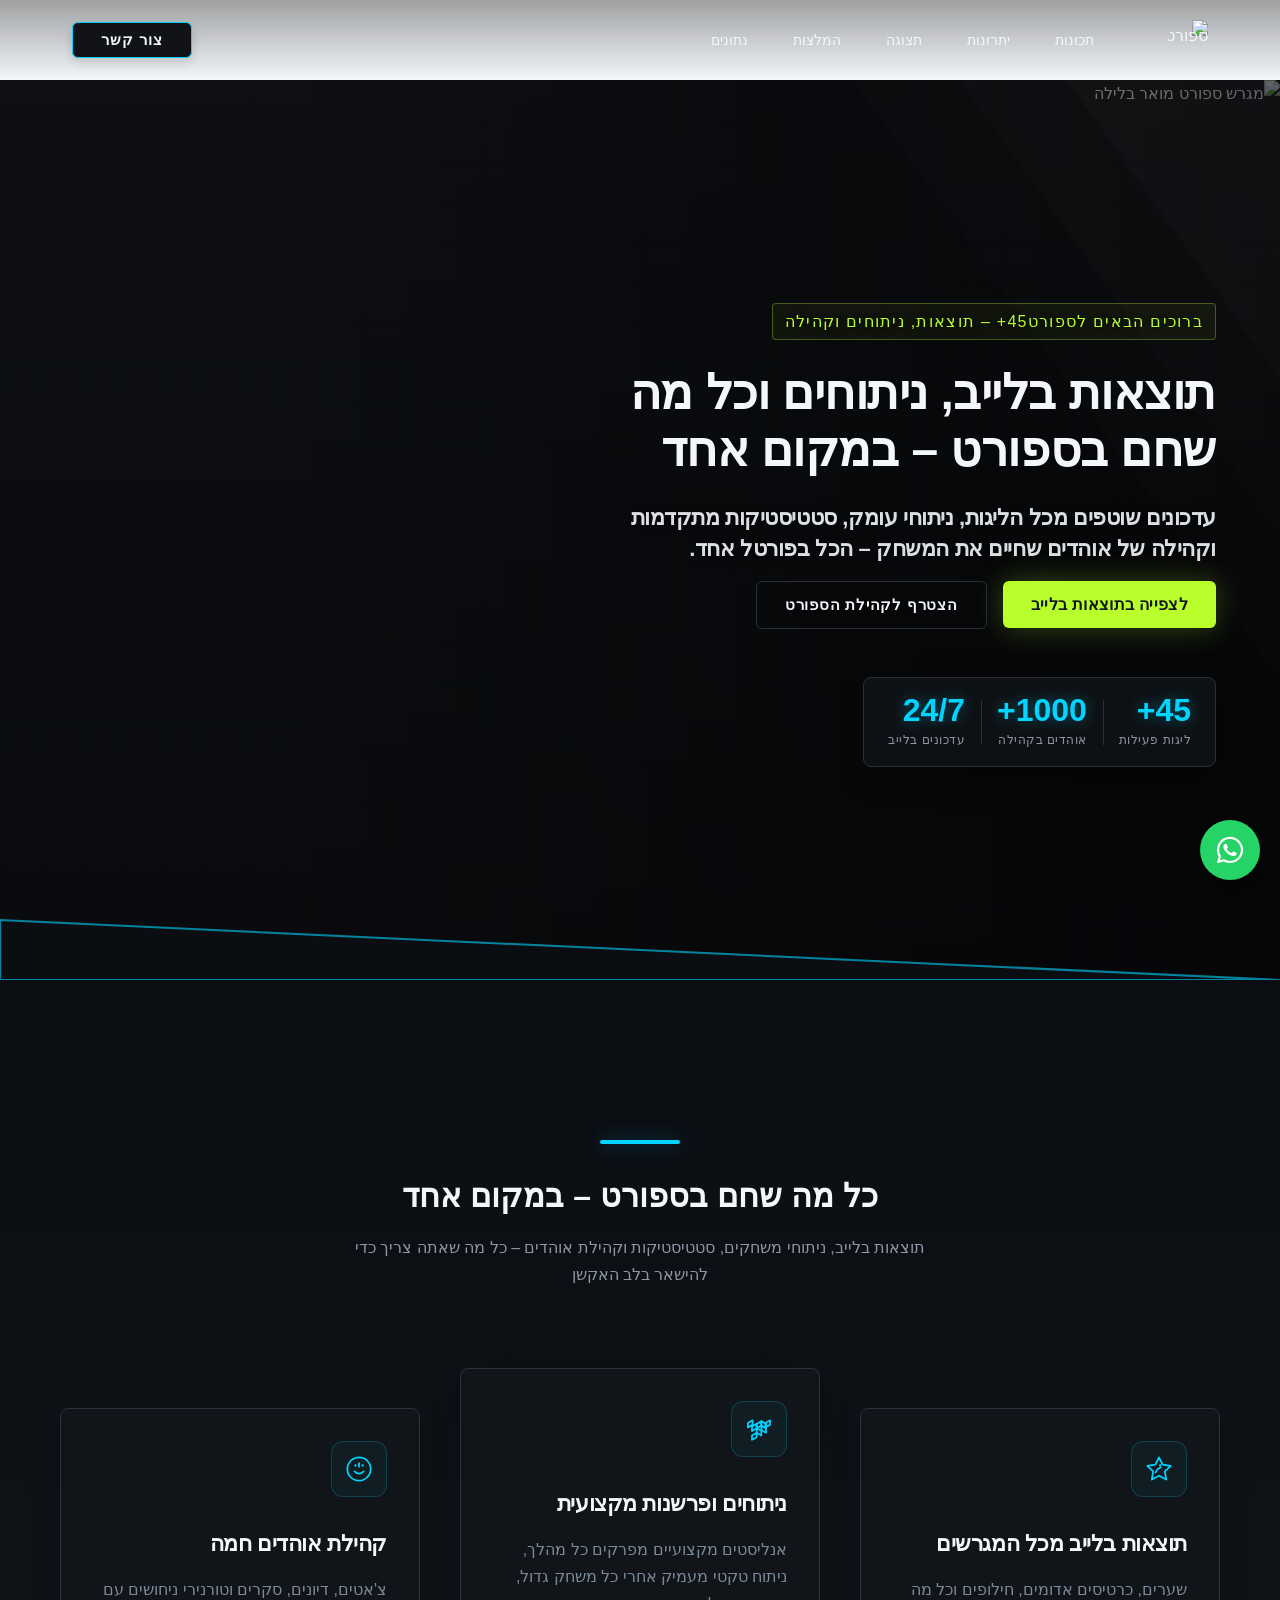
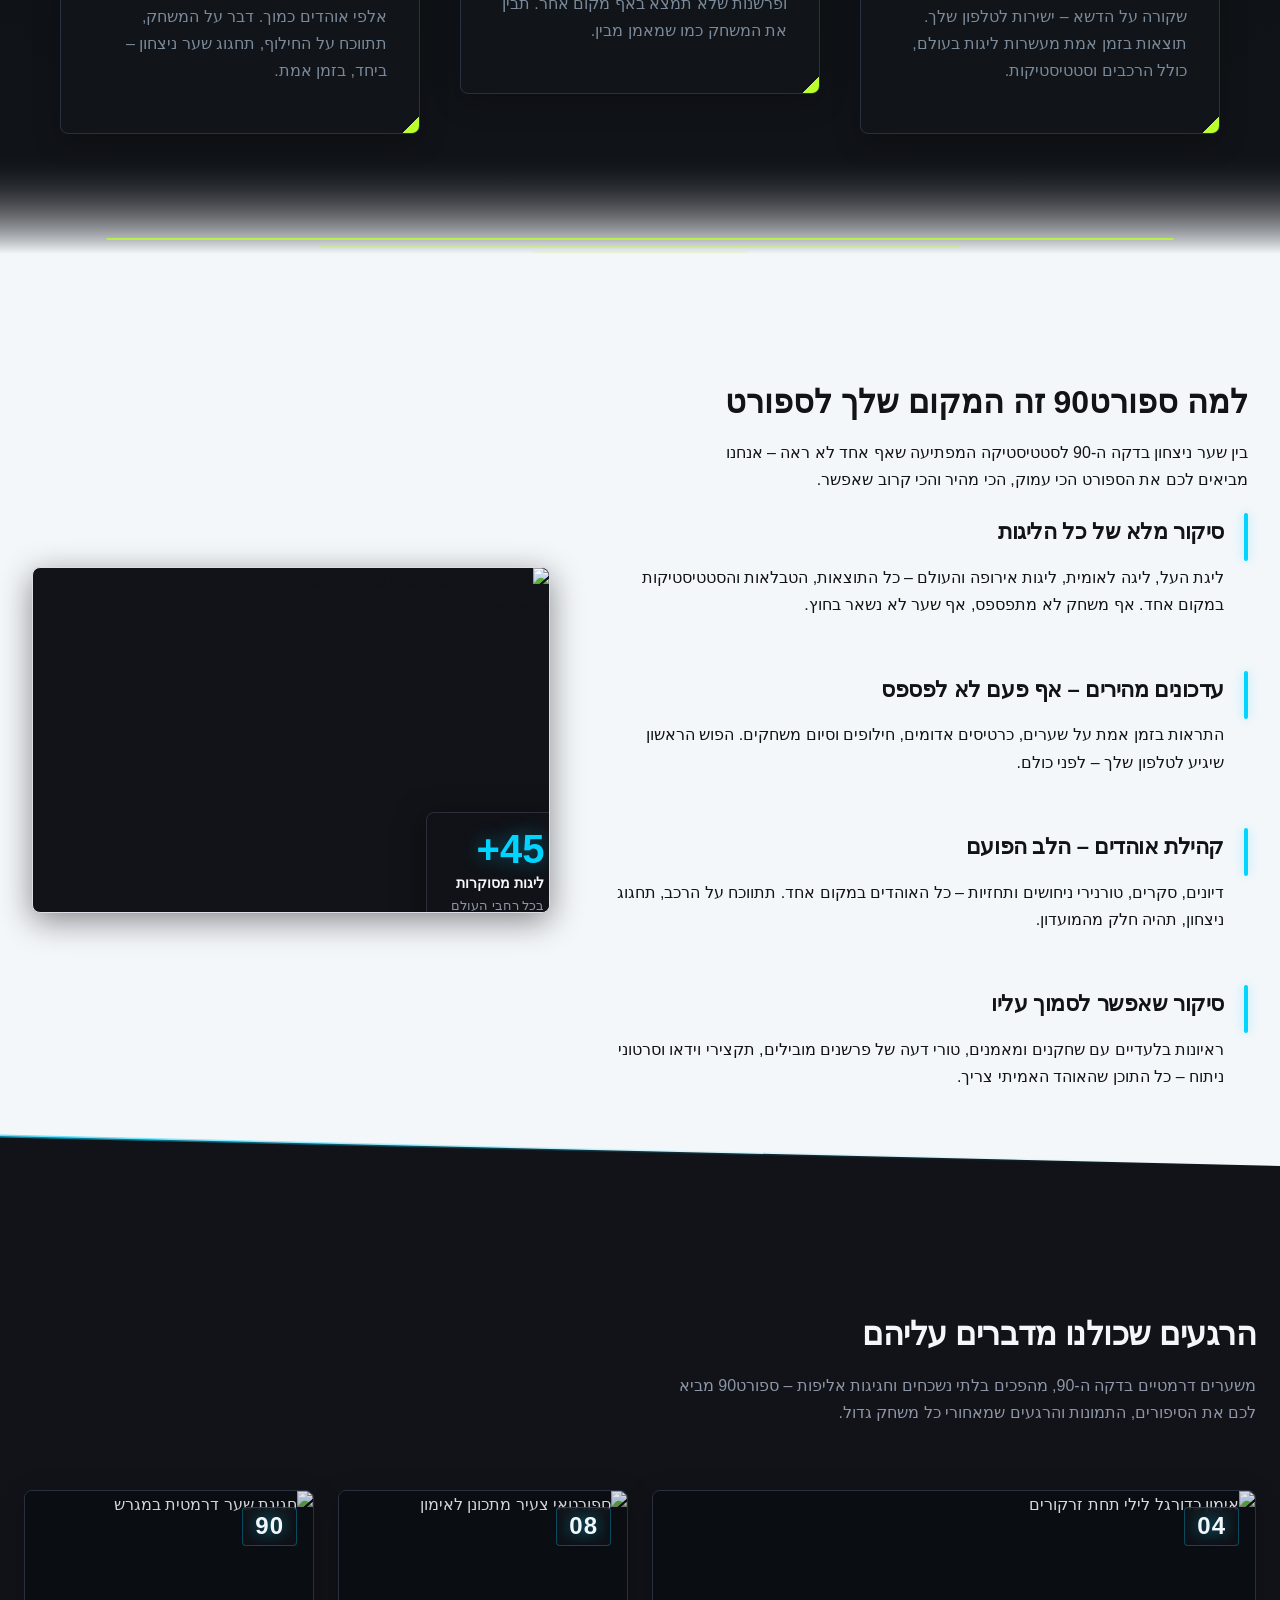
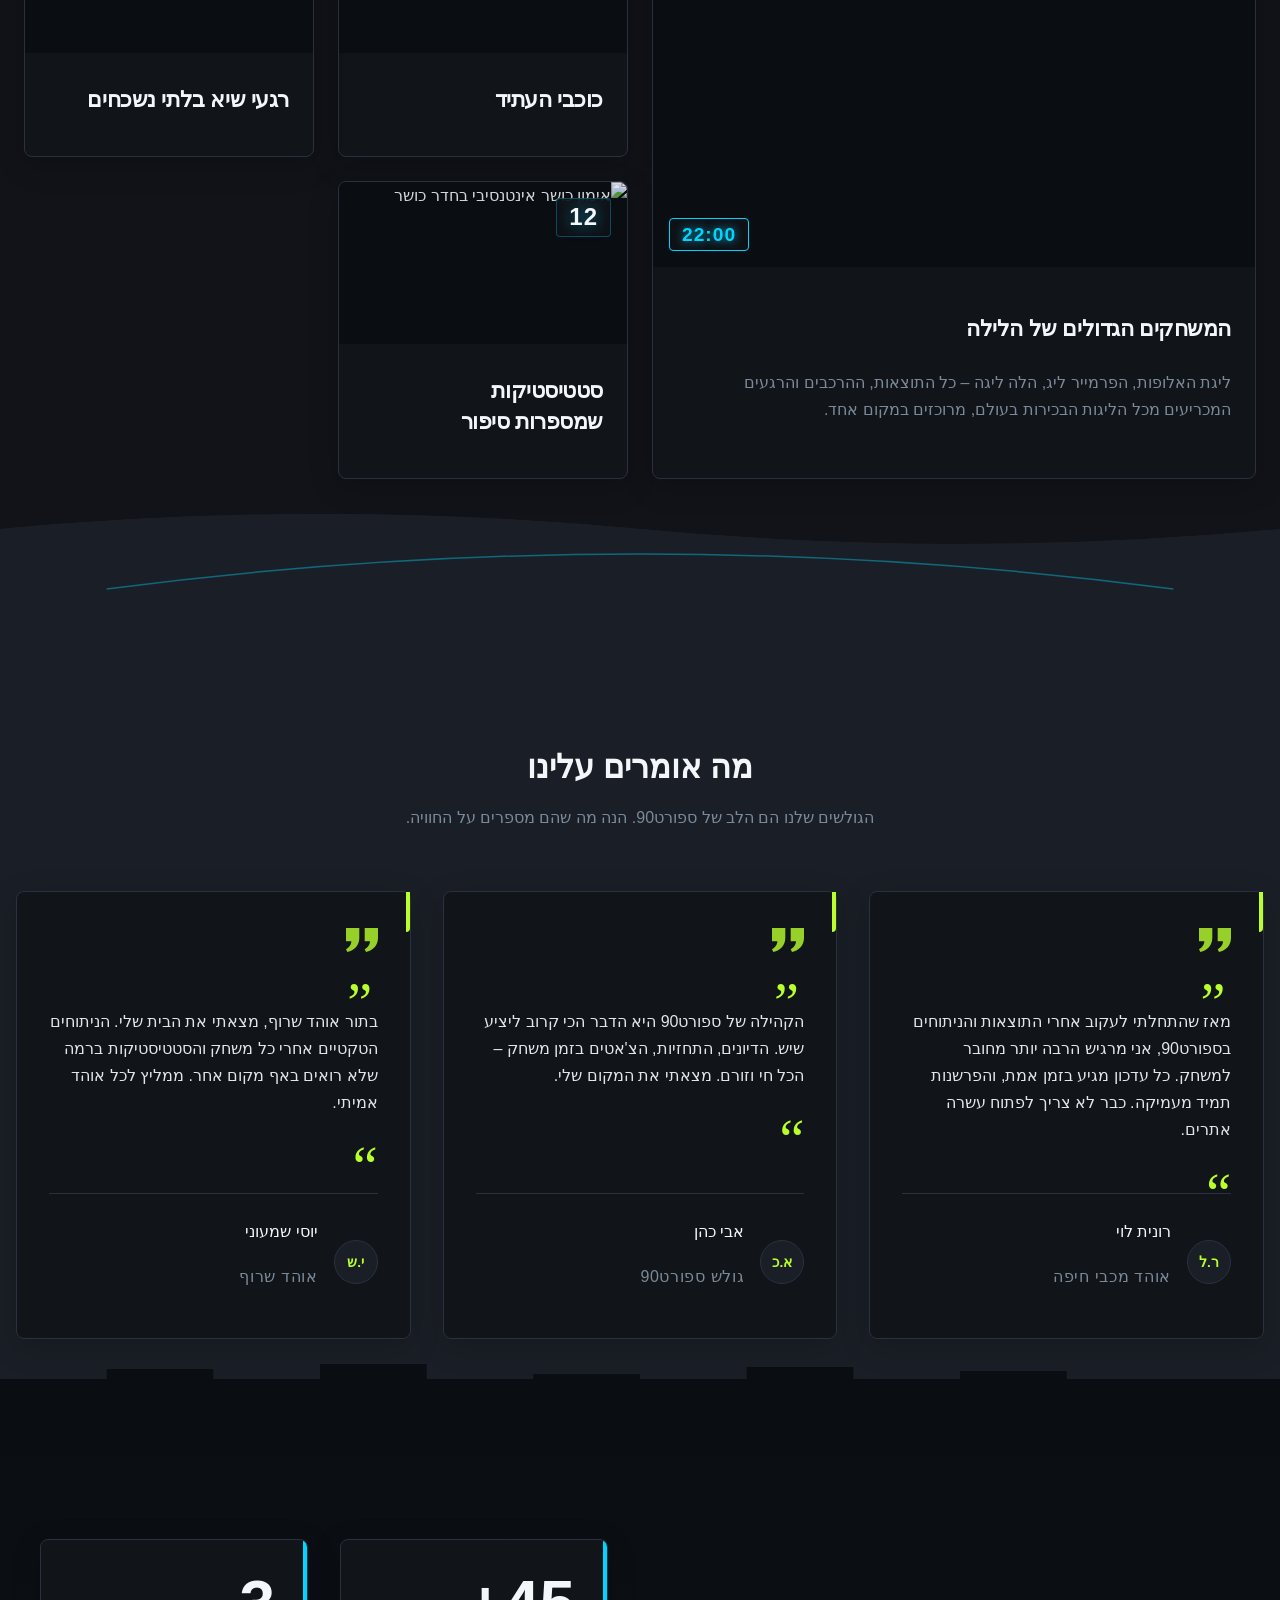
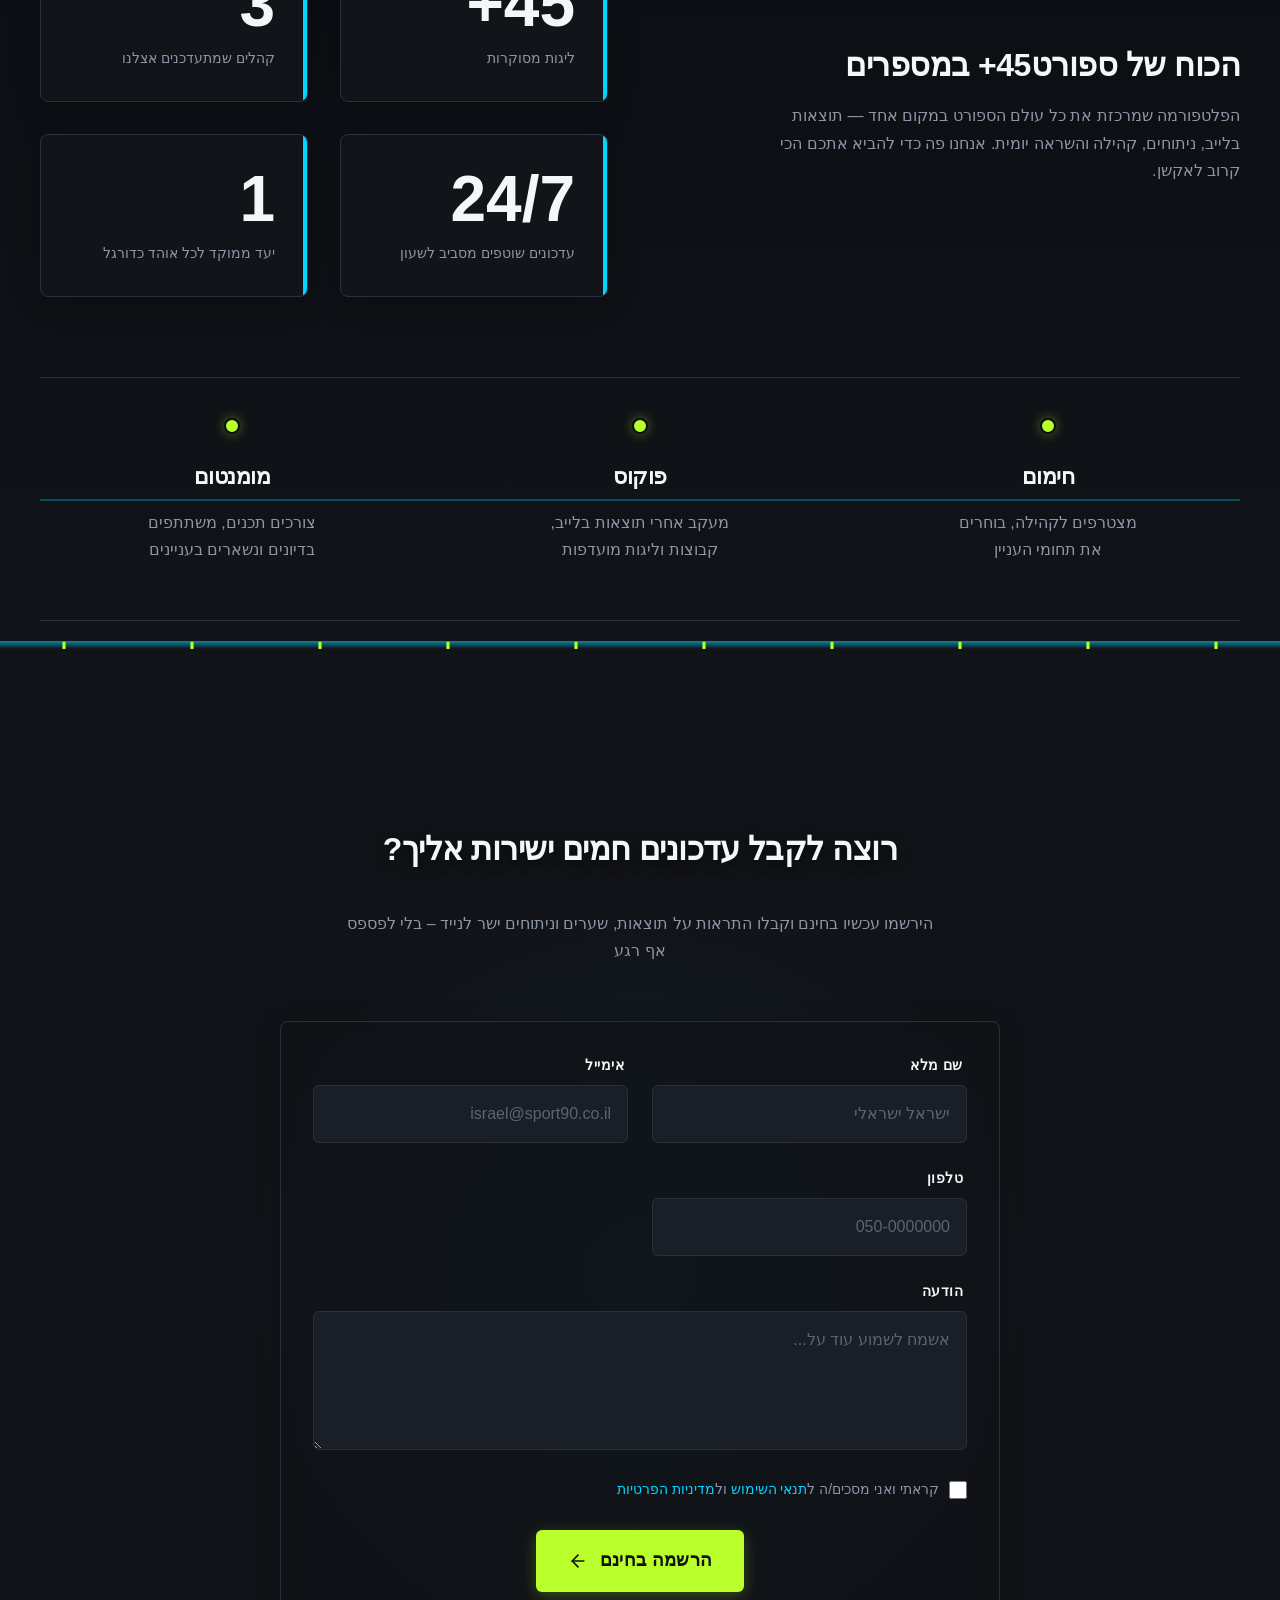
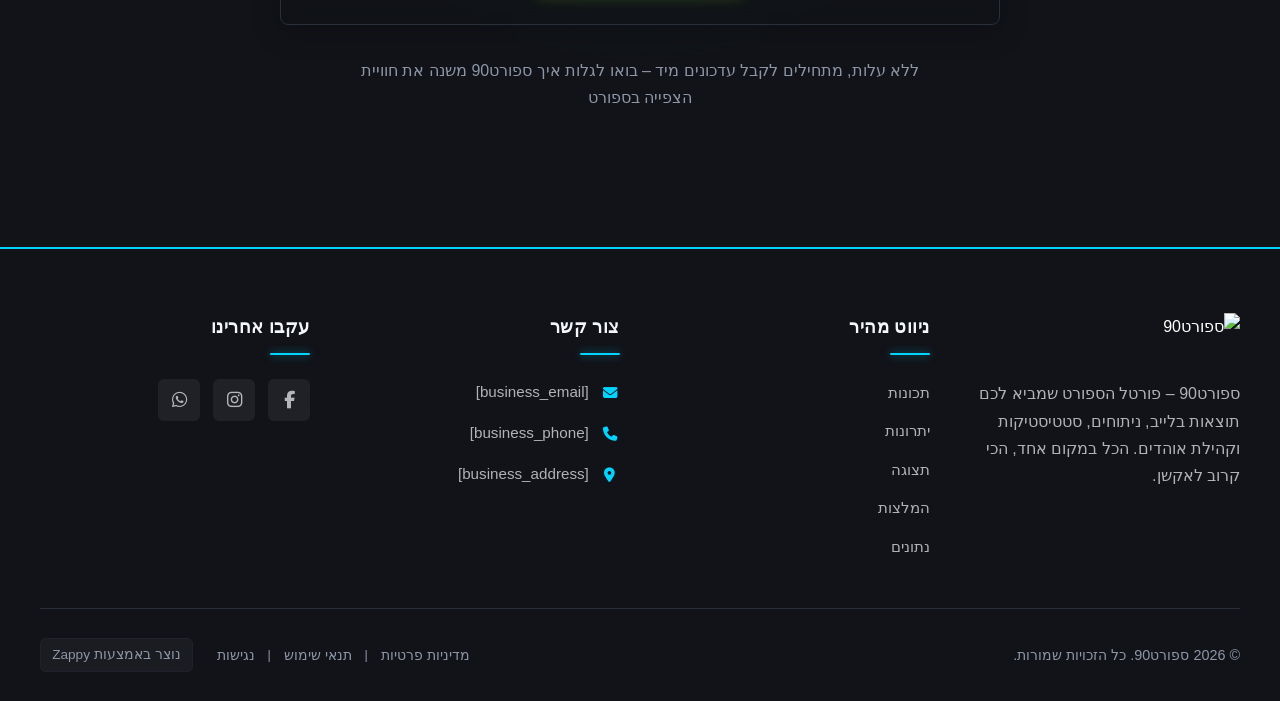
==== commit 4adab2b8: "Background sync: Progressive GitHub Sync" ====
--- a/public/index.html
+++ b/public/index.html
@@ -1 +1 @@
-<!doctype html><html dir="rtl" lang="he"><head><meta charset="UTF-8"><meta content="width=device-width,initial-scale=1" name="viewport"><meta content="index, follow" name="robots"><title>תפסו את הרגע — תוצאות בלייב — ספורט90</title><meta content="ספורט90 מביא לכם את כל האקשן בזמן אמת: תוצאות בלייב, עדכוני כדורגל חמים וניתוחים שלא תרצו לפספס. היכנסו עכשיו ותישארו בלב המשחק!" name="description"><meta content="ספורט90, תוצאות בלייב, כדורגל ישיר, עדכוני ספורט, שידורים חיים" name="keywords"><link href="/assets/favicon.ico" rel="icon" type="image/x-icon"><link href="/assets/favicon-16x16.png" rel="icon" type="image/png" sizes="16x16"><link href="/assets/favicon-32x32.png" rel="icon" type="image/png" sizes="32x32"><link href="/assets/favicon-48x48.png" rel="icon" type="image/png" sizes="48x48"><link href="/assets/favicon-192x192.png" rel="icon" type="image/png" sizes="192x192"><link href="/assets/favicon-512x512.png" rel="icon" type="image/png" sizes="512x512"><link href="/assets/apple-touch-icon.png" rel="apple-touch-icon"><script>!function(){"use strict";var t="72db6867-3d82-4eb4-883c-431078862842",e="https://api.zappy5.com/api/analytics/track",a=18e5,n=2592e6,o=!0,i=!0,r=!0;var s=function(){var e="zappy_visitor_"+t,a=null;try{if(a=localStorage.getItem(e)){var o=JSON.parse(a),i=Date.now();if(i-o.created<n)return o.lastSeen=i,localStorage.setItem(e,JSON.stringify(o)),o.id}}catch(t){console.warn("Zappy Analytics: LocalStorage not available")}var r="zv_"+Date.now()+"_"+Math.random().toString(36).substr(2,9);try{localStorage.setItem(e,JSON.stringify({id:r,created:Date.now(),lastSeen:Date.now()}))}catch(t){}return r}(),c=function(){var e="zappy_session_"+t,n=null;try{if(n=sessionStorage.getItem(e)){var o=JSON.parse(n),i=Date.now();if(i-o.timestamp<a)return o.timestamp=i,sessionStorage.setItem(e,JSON.stringify(o)),o.id}}catch(t){console.warn("Zappy Analytics: SessionStorage not available")}var r="zs_"+Date.now()+"_"+Math.random().toString(36).substr(2,9);try{sessionStorage.setItem(e,JSON.stringify({id:r,timestamp:Date.now()}))}catch(t){}return r}();function l(a,n){n=n||{};var o={website_id:t,event_type:a,page_path:window.location.pathname,referrer:document.referrer||"direct",visitor_id:s,session_id:c,metadata:n};if(navigator.sendBeacon){var i=new Blob([JSON.stringify(o)],{type:"application/json"});navigator.sendBeacon(e,i)}else fetch(e,{method:"POST",headers:{"Content-Type":"application/json"},body:JSON.stringify(o),keepalive:!0}).catch(function(t){console.warn("Zappy Analytics: Failed to track event",t)})}o&&l("pageview",{title:document.title,url:window.location.href}),i&&document.addEventListener("click",function(t){var e=t.target;if("BUTTON"===e.tagName||e.closest("button")){var a="BUTTON"===e.tagName?e:e.closest("button");l("click",{element:"button",text:a.textContent.trim().substring(0,100),id:a.id||null,class:a.className||null})}else if("A"===e.tagName||e.closest("a")){var n="A"===e.tagName?e:e.closest("a");l("navigation",{element:"link",text:n.textContent.trim().substring(0,100),href:n.href,external:n.hostname!==window.location.hostname})}},!0),r&&document.addEventListener("submit",function(t){var e=t.target;l("form_submit",{form_id:e.id||null,form_name:e.name||null,form_action:e.action||null,form_method:e.method||"GET"})},!0);var d=Date.now();window.addEventListener("beforeunload",function(){l("page_unload",{time_on_page:Math.floor((Date.now()-d)/1e3),page_path:window.location.pathname})}),window.zappyAnalytics={track:l,getVisitorId:function(){return s},getSessionId:function(){return c}}}()</script><meta content="תפסו את הרגע — תוצאות בלייב — ספורט90" property="og:title"><meta content="ספורט90 מביא לכם את כל האקשן בזמן אמת: תוצאות בלייב, עדכוני כדורגל חמים וניתוחים שלא תרצו לפספס. היכנסו עכשיו ותישארו בלב המשחק!" property="og:description"><meta content="summary_large_image" name="twitter:card"><meta content="תפסו את הרגע — תוצאות בלייב — ספורט90" name="twitter:title"><meta content="ספורט90 מביא לכם את כל האקשן בזמן אמת: תוצאות בלייב, עדכוני כדורגל חמים וניתוחים שלא תרצו לפספס. היכנסו עכשיו ותישארו בלב המשחק!" name="twitter:description"><meta content="website" property="og:type"><meta content="he_IL" property="og:locale"><style>.skip-link{position:absolute;top:0;left:0;transform:translateY(-200%);padding:12px 18px;background:var(--bg-dark,#1a1a1a);color:var(--text-light,#fff);font-weight:600;border-radius:0 0 8px 0;z-index:10000}.skip-link:focus{transform:none;outline:2px solid var(--ring,#fff);outline-offset:2px}:focus-visible{outline:2px solid var(--ring,currentColor);outline-offset:3px}</style><link href="/assets/favicon.ico" rel="icon" type="image/x-icon"><link href="/assets/favicon-16x16.png" rel="icon" type="image/png" sizes="16x16"><link href="/assets/favicon-32x32.png" rel="icon" type="image/png" sizes="32x32"><link href="/assets/favicon-48x48.png" rel="icon" type="image/png" sizes="48x48"><link href="/assets/favicon-192x192.png" rel="icon" type="image/png" sizes="192x192"><link href="/assets/favicon-512x512.png" rel="icon" type="image/png" sizes="512x512"><link href="/assets/apple-touch-icon.png" rel="apple-touch-icon"><link href="https://cdn.jsdelivr.net/npm/vanilla-cookieconsent@3/dist/cookieconsent.css" rel="stylesheet"><style id="zappy-critical-above-fold-css">html{box-sizing:border-box;-webkit-text-size-adjust:100%}*,::after,::before{box-sizing:inherit}body{margin:0;min-width:320px;overflow-x:clip}img,svg,video{max-width:100%;height:auto}main{display:block}.container{width:min(100% - 32px,1200px);margin-inline:auto}.navbar,header .navbar,header[role=banner],nav.navbar{position:relative;z-index:1000;width:100%}.nav-container,.navbar .container{display:flex;align-items:center;justify-content:space-between;min-height:64px}.logo,.logo-link img{display:block;width:35px;height:35px;object-fit:contain}#navMenu,.nav-menu{list-style:none}.fa,.fa-brands,.fa-regular,.fa-solid,.fab,.far,.fas{display:inline-block;min-width:1em;text-align:center}html:not(#zappy-noop) .navbar:has(.nav-ecommerce-icons)>.phone-header-btn,html:not(#zappy-noop)[data-zappy-site-type=ecommerce] .phone-header-btn{display:none!important;visibility:hidden!important;width:0!important;height:0!important;pointer-events:none!important}.hero-section,.index-hero-section,section[class*=hero]{position:relative;overflow:hidden;min-height:560px}.hero-bg-image,.hero-bg-wrapper,section[class*=hero] [class*=hero-bg]{position:absolute;inset:0;width:100%;height:100%}.hero-bg-image img,.hero-bg-wrapper img,section[class*=hero] [data-hero-bg],section[class*=hero] img[data-hero-background=true]{width:100%!important;height:100%!important;object-fit:cover!important;display:block}.hero-content,section[class*=hero] .container{position:relative;z-index:2}@media(max-width:768px){:root{--header-height:72px;--total-header-height:72px;--zappy-mobile-menu-top:72px}html[data-zappy-site-type=ecommerce] body{padding-top:var(--total-header-height,72px)}html[data-zappy-site-type=ecommerce] body>.navbar:not(.zappy-catalog-menu),html[data-zappy-site-type=ecommerce] body>nav.navbar{position:fixed!important;top:0;left:0;right:0;z-index:100000;width:100%;margin-bottom:0}.zappy-catalog-menu{position:fixed;top:var(--header-height,72px);left:0;right:0;z-index:99999}.nav-container,.navbar .container{min-height:60px}#navMenu,.nav-menu{max-width:100vw;overflow-x:hidden}.hero-section,.index-hero-section,section[class*=hero]{min-height:100svh}.hero-bg-image,.hero-bg-wrapper,.hero-scrim{min-height:100svh}}</style><link href="/styles.css" rel="preload" as="style"><link href="/styles.css" rel="stylesheet" media="print" onload='this.media="all"'><noscript><link href="/styles.css" rel="stylesheet"></noscript><script>window.ZAPPY_WEBSITE_ID="72db6867-3d82-4eb4-883c-431078862842",window.ZAPPY_API_BASE="https://api.zappy5.com"</script><link href="/assets/site-index-hero-image-1.webp" rel="preload" as="image" fetchpriority="high"><style id="zappy-dropdown-submenu-styles">#navMenu li:has(.sub-menu),.nav-menu li:has(.sub-menu),.navbar li:has(.sub-menu),nav li:has(.sub-menu){position:relative}#navMenu .sub-menu,.nav-menu .sub-menu,.navbar .sub-menu,nav .sub-menu{display:block!important;position:absolute!important;top:100%;left:0;min-width:220px;background:#fff;border-radius:8px;box-shadow:0 8px 25px rgba(0,0,0,.15);padding:8px 0;opacity:0;visibility:hidden;transform:translateY(10px);transition:all .3s ease;z-index:1000;list-style:none;pointer-events:none}#navMenu li:hover>.sub-menu,.nav-menu li:hover>.sub-menu,.navbar li:hover>.sub-menu,nav li:hover>.sub-menu{opacity:1!important;visibility:visible!important;transform:translateY(0)!important;pointer-events:auto!important}.sub-menu li{list-style:none;margin:0;padding:0}.sub-menu a{display:block!important;padding:10px 16px!important;color:var(--text-dark,#333)!important;font-weight:500;text-decoration:none;white-space:nowrap;transition:background-color .2s}.sub-menu .zappy-nav-child>a{padding-left:28px!important;font-size:.9em!important;opacity:.85!important}[dir=rtl] .sub-menu .zappy-nav-child>a,html[lang=ar] .sub-menu .zappy-nav-child>a,html[lang=he] .sub-menu .zappy-nav-child>a{padding-left:10px!important;padding-right:28px!important}.sub-menu .zappy-nav-parent>a{font-weight:600!important}.sub-menu a:hover{background-color:#f5f5f5}[dir=rtl] .nav-menu .sub-menu,[dir=rtl] .navbar .sub-menu,[dir=rtl] nav .sub-menu,html[lang=ar] .nav-menu .sub-menu,html[lang=ar] .navbar .sub-menu,html[lang=ar] nav .sub-menu,html[lang=he] .nav-menu .sub-menu,html[lang=he] .navbar .sub-menu,html[lang=he] nav .sub-menu{left:auto!important;right:0!important}.sub-menu:empty,.sub-menu:not(:has(li)):not(:has(> a)),.sub-menu:not(:has(li:not(.zappy-hidden-menu-item))):not(:has(> a)){display:none!important;opacity:0!important;visibility:hidden!important;pointer-events:none!important}li:has(.menu-group-title):hover>.sub-menu{opacity:1!important;visibility:visible!important;transform:translateY(0)!important;pointer-events:auto!important}#navMenu>li>.menu-group-title,.nav-menu>li>.menu-group-title{display:inline-block;padding:.5rem 1rem;cursor:default;user-select:none}@media (max-width:768px){#navMenu .sub-menu,.nav-menu .sub-menu,.navbar .sub-menu,nav .sub-menu{position:static!important;transform:none!important;box-shadow:none!important;background:0 0!important;max-height:0;overflow:hidden;opacity:0;visibility:hidden;transition:max-height .3s ease,opacity .3s ease;padding:0!important;border-radius:0!important}#navMenu .sub-menu.mobile-expanded,.nav-menu .sub-menu.mobile-expanded,.navbar .sub-menu.mobile-expanded{max-height:none!important;overflow-y:visible!important;opacity:1!important;visibility:visible!important;padding:8px 0 8px 16px!important}[dir=rtl] .sub-menu.mobile-expanded,html[lang=he] .sub-menu.mobile-expanded{padding:8px 16px 8px 0!important}#navMenu li:hover>.sub-menu,.nav-menu li:hover>.sub-menu,.navbar li:hover>.sub-menu,nav li:hover>.sub-menu{opacity:0;visibility:hidden;pointer-events:none}#navMenu li>.sub-menu.mobile-expanded,.nav-menu li>.sub-menu.mobile-expanded,.navbar li>.sub-menu.mobile-expanded,nav li>.sub-menu.mobile-expanded{opacity:1!important;visibility:visible!important;pointer-events:auto!important}#navMenu li:has(.sub-menu),.nav-menu li:has(.sub-menu),.navbar li:has(.sub-menu),nav li:has(.sub-menu){display:flex!important;flex-wrap:wrap!important;align-items:center!important;position:relative!important;min-height:44px!important}#navMenu li:has(.sub-menu)>a,.nav-menu li:has(.sub-menu)>a,.navbar li:has(.sub-menu)>a,nav li:has(.sub-menu)>a{flex:1!important;min-width:0!important}#navMenu li:has(.sub-menu)>.menu-group-title,.nav-menu li:has(.sub-menu)>.menu-group-title,.navbar li:has(.sub-menu)>.menu-group-title,nav li:has(.sub-menu)>.menu-group-title{flex:1!important;min-width:0!important;padding:0!important;line-height:inherit!important}#navMenu li:has(.sub-menu)>.sub-menu,.nav-menu li:has(.sub-menu)>.sub-menu,.navbar li:has(.sub-menu)>.sub-menu,nav li:has(.sub-menu)>.sub-menu{flex-basis:100%!important;width:100%!important}#navMenu li:has(.sub-menu)>a [class*=arrow],#navMenu li:has(.sub-menu)>a [class*=chevron],.nav-menu li:has(.sub-menu)>a .fa-angle-down,.nav-menu li:has(.sub-menu)>a .fa-chevron-down,.nav-menu li:has(.sub-menu)>a [class*=arrow],.nav-menu li:has(.sub-menu)>a [class*=chevron],nav li:has(.sub-menu)>a [class*=arrow],nav li:has(.sub-menu)>a [class*=chevron]{display:none!important;visibility:hidden!important}.mobile-submenu-toggle{display:flex!important;align-items:center!important;justify-content:center!important;width:44px!important;height:auto!important;background:0 0!important;border:none!important;cursor:pointer!important;color:var(--text-light)!important;position:static!important;flex-shrink:0!important;align-self:stretch!important;z-index:2!important;padding:0!important;margin:0!important}.mobile-submenu-toggle::after{content:''!important;width:0!important;height:0!important;border-left:6px solid transparent!important;border-right:6px solid transparent!important;border-top:7px solid currentColor!important;transition:transform .3s ease!important}.mobile-submenu-toggle.expanded::after{transform:rotate(180deg)!important}.sub-menu a{padding:10px 0!important;display:block!important;color:var(--text-light)!important;white-space:normal!important}.sub-menu .zappy-nav-child>a{padding-left:28px!important;font-size:.9em!important;opacity:.85!important}[dir=rtl] .sub-menu .zappy-nav-child>a,html[lang=ar] .sub-menu .zappy-nav-child>a,html[lang=he] .sub-menu .zappy-nav-child>a{padding-left:0!important;padding-right:28px!important}.sub-menu .zappy-nav-parent>a{font-weight:600!important}#navMenu.active,.nav-menu.active{max-width:100vw!important;overflow-x:hidden!important;box-sizing:border-box!important}.navbar .sub-menu li a,.zappy-products-dropdown .sub-menu a,nav.navbar .sub-menu li a{color:var(--text-light)!important}}@media (min-width:769px){.mobile-submenu-toggle{display:none!important}}</style><style id="zappy-widget-visibility">html[dir=rtl] .whatsapp-float{right:20px!important;left:auto!important}html:not([dir]) .whatsapp-float,html[dir=ltr] .whatsapp-float{left:20px!important;right:auto!important}html[dir=rtl] #mic-access-tool-general-button,html[dir=rtl] #mic-init-access-tool #mic-access-tool-general-button,html[dir=rtl] #mic-init-access-tool .mic-access-tool-general-button,html[dir=rtl] ._access-icon,html[dir=rtl] .mic-access-tool-general-button{left:20px!important;right:auto!important}html:not([dir]) #mic-access-tool-general-button,html:not([dir]) #mic-init-access-tool #mic-access-tool-general-button,html:not([dir]) #mic-init-access-tool .mic-access-tool-general-button,html:not([dir]) ._access-icon,html:not([dir]) .mic-access-tool-general-button,html[dir=ltr] #mic-access-tool-general-button,html[dir=ltr] #mic-init-access-tool #mic-access-tool-general-button,html[dir=ltr] #mic-init-access-tool .mic-access-tool-general-button,html[dir=ltr] ._access-icon,html[dir=ltr] .mic-access-tool-general-button{right:20px!important;left:auto!important}@media (max-width:768px){.whatsapp-float{display:flex!important}}@media (min-width:769px){.whatsapp-float{display:flex!important}}@media (max-width:768px){#mic-access-tool-general-button,#mic-init-access-tool #mic-access-tool-general-button,#mic-init-access-tool .mic-access-tool-general-button,._access-icon,.mic-access-tool-general-button{display:flex!important;visibility:visible!important;opacity:1!important;pointer-events:auto!important}#mic-access-tool-box.opened-mic-access-tool,#mic-init-access-tool #mic-access-tool-box.opened-mic-access-tool,.mic-access-tool-box.opened-mic-access-tool{visibility:visible!important;opacity:1!important;pointer-events:auto!important}}@media (min-width:769px){#mic-access-tool-general-button,#mic-init-access-tool #mic-access-tool-general-button,#mic-init-access-tool .mic-access-tool-general-button,._access-icon,.mic-access-tool-general-button{display:flex!important;visibility:visible!important;opacity:1!important;pointer-events:auto!important}#mic-access-tool-box.opened-mic-access-tool,#mic-init-access-tool #mic-access-tool-box.opened-mic-access-tool,.mic-access-tool-box.opened-mic-access-tool{visibility:visible!important;opacity:1!important;pointer-events:auto!important}}</style></head><body><a href="#main" class="skip-link">דלג לתוכן הראשי</a><nav class="navbar" dir="rtl"><button class="mobile-toggle" aria-label="Menu" id="mobileToggle"><svg viewBox="0 0 24 24" fill="none" class="hamburger-icon" height="24" width="24"><path d="M3 12h18M3 6h18M3 18h18" stroke="currentColor" stroke-width="2" stroke-linecap="round"></path></svg> <svg viewBox="0 0 24 24" fill="none" class="close-icon" height="24" width="24" style="display:none"><path d="M18 6L6 18M6 6l12 12" stroke="currentColor" stroke-width="2" stroke-linecap="round"></path></svg></button> <button class="phone-header-btn" aria-label="Call" data-phone="[business_phone]"><svg viewBox="0 0 24 24" fill="currentColor" height="20" width="20"><path d="M22 16.92v3a2 2 0 0 1-2.18 2 19.79 19.79 0 0 1-8.63-3.07 19.5 19.5 0 0 1-6-6 19.79 19.79 0 0 1-3.07-8.67A2 2 0 0 1 4.11 2h3a2 2 0 0 1 2 1.72 12.84 12.84 0 0 0 .7 2.81 2 2 0 0 1-.45 2.11L8.09 9.91a16 16 0 0 0 6 6l1.27-1.27a2 2 0 0 1 2.11-.45 12.84 12.84 0 0 0 2.81.7A2 2 0 0 1 22 16.92z"></path></svg></button><div class="nav-container"><div class="nav-right-group"><div class="nav-brand"><a href="/" class="logo-link"><img alt="ספורט90" decoding="async" height="35" src="/assets/site-----image-1.webp" width="35" class="logo"></a></div><ul class="nav-menu" id="navMenu"><li><a href="#features">תכונות</a></li><li><a href="#benefits">יתרונות</a></li><li><a href="#showcase">תצוגה</a></li><li><a href="#testimonials">המלצות</a></li><li><a href="#stats">נתונים</a></li><li class="mobile-contact-link nav-cta-mobile-item"><a href="#cta" class="nav-cta-btn">צור קשר</a></li></ul></div><div class="nav-cta-container"><a href="#cta" class="nav-cta-btn">צור קשר</a></div></div></nav><script>window.addEventListener("load",function(){const e=document.querySelector(".navbar, nav, header");if(!e)return void console.log("[Navbar] Navbar element not found");let t=document.getElementById("mobileToggle")||document.querySelector(".mobile-toggle")||document.querySelector(".hamburger")||document.querySelector(".hamburger-menu")||document.querySelector(".menu-toggle")||document.querySelector(".burger-menu")||document.querySelector('[aria-label="Menu"]')||document.querySelector('[aria-label="תפריט"]');const o=document.querySelector(".phone-header-btn"),n=window.getComputedStyle(e);let r=n.backgroundColor;if(console.log("[Navbar] Initial navbar background:",r),"transparent"===r||"rgba(0, 0, 0, 0)"===r||r.startsWith("rgba")&&r.includes(", 0)")){const e=n.backgroundImage;if(e&&"none"!==e)console.log("[Navbar] Navbar has background image/gradient, using dark text"),r="rgb(240, 240, 240)";else{const e=window.getComputedStyle(document.body).backgroundColor;console.log("[Navbar] Navbar transparent, using body background:",e),r=e}}const a=r.match(/\d+/g);if(a&&a.length>=3){const e=(.299*parseInt(a[0])+.587*parseInt(a[1])+.114*parseInt(a[2]))/255;console.log("[Navbar] Mobile button colors preserved from Claude CSS (luminance:",e.toFixed(2)+")");const n=document.createElement("style");n.id="zappy-mobile-nav-fix";document.documentElement.lang;document.documentElement.dir,n.textContent='\n        /* Hide mobile buttons on desktop, show only on mobile */\n        @media (min-width: 769px) {\n          .mobile-toggle,\n          .phone-header-btn {\n            display: none !important;\n          }\n        }\n        \n        /* Show and position mobile buttons correctly on mobile */\n        @media (max-width: 768px) {\n          .navbar,\n          nav.navbar {\n            min-height: 70px !important;\n          }\n\n          .mobile-toggle,\n          .phone-header-btn {\n            position: absolute !important;\n            top: 0 !important;\n            bottom: 0 !important;\n            margin-top: auto !important;\n            margin-bottom: auto !important;\n            transform: none !important;\n            z-index: 1001 !important;\n            display: flex !important;\n            align-items: center !important;\n            justify-content: center !important;\n            width: 36px !important;\n            height: 36px !important;\n            border-radius: 50% !important;\n            border: none !important;\n            cursor: pointer !important;\n            padding: 6px !important;\n            background: none !important;\n            color: var(--nav-text, var(--text-light)) !important;\n            touch-action: manipulation !important;\n            -webkit-tap-highlight-color: transparent !important;\n          }\n\n          html[data-zappy-site-type="ecommerce"] .phone-header-btn,\n          body[data-zappy-site-type="ecommerce"] .phone-header-btn,\n          html[data-zappy-site-type="ecommerce"] header .phone-header-btn,\n          html[data-zappy-site-type="ecommerce"] nav .phone-header-btn {\n            display: none !important;\n            visibility: hidden !important;\n            width: 0 !important;\n            height: 0 !important;\n            min-width: 0 !important;\n            overflow: hidden !important;\n          }\n          \n          /* LTR positioning (default): hamburger LEFT, phone RIGHT */\n          html:not([dir="rtl"]):not([lang="he"]):not([lang="ar"]) .mobile-toggle,\n          html[dir="ltr"] .mobile-toggle {\n            left: 12px !important;\n            right: auto !important;\n          }\n          html:not([dir="rtl"]):not([lang="he"]):not([lang="ar"]) .phone-header-btn,\n          html[dir="ltr"] .phone-header-btn {\n            right: 12px !important;\n            left: auto !important;\n          }\n          \n          /* RTL positioning: hamburger RIGHT, phone LEFT */\n          html[dir="rtl"] .mobile-toggle,\n          html[lang="he"] .mobile-toggle,\n          html[lang="ar"] .mobile-toggle {\n            right: 12px !important;\n            left: auto !important;\n          }\n          html[dir="rtl"] .phone-header-btn,\n          html[lang="he"] .phone-header-btn,\n          html[lang="ar"] .phone-header-btn {\n            left: 12px !important;\n            right: auto !important;\n          }\n          \n          /* CRITICAL: Ensure nav-container has min-height on mobile */\n          /* All children are positioned absolutely/fixed on mobile, so height:auto collapses to 0 */\n          .nav-container {\n            min-height: 70px !important;\n            position: relative !important;\n          }\n          \n          /* Ensure SVG icons are properly sized and inherit color */\n          .mobile-toggle svg,\n          .phone-header-btn svg {\n            width: 24px !important;\n            height: 24px !important;\n            /* Don\'t force display - let JavaScript control hamburger/close toggle */\n          }\n          \n          /* Reset nav-cta-container on mobile - remove desktop box-shadow/padding */\n          /* that creates a visible ghost box when CTA button is hidden */\n          .nav-cta-container {\n            box-shadow: none !important;\n            padding: 0 !important;\n          }\n          \n          /* Hide nav-cta-container entirely on mobile when there\'s no lang-switcher */\n          /* (only the CTA button is inside, and it\'s hidden on mobile) */\n          .nav-cta-container:not(:has(.lang-switcher)) {\n            display: none !important;\n          }\n          \n          /* CRITICAL: Prevent hero image fade gradient from bleeding over headline text */\n          /* The .image-fade-gradient has bottom: -30px (extends below parent) */\n          /* On mobile stacked layout, this overlaps the h1 text below the image */\n          .hero-image-column {\n            overflow: hidden !important;\n          }\n          .image-fade-gradient {\n            bottom: 0 !important;\n          }\n          \n          /* Hide desktop language switcher on mobile - hamburger menu handles it */\n          /* High specificity to override stored CSS */\n          .lang-switcher,\n          .nav-cta-container .lang-switcher,\n          .nav-container .lang-switcher,\n          .navbar .lang-switcher,\n          .navbar .nav-cta-container .lang-switcher {\n            display: none !important;\n          }\n        }\n      ';const r=document.getElementById("zappy-mobile-nav-fix");r&&r.remove(),document.head.appendChild(n),console.log("[Navbar] Critical CSS injected for mobile nav positioning");const i=window.innerWidth<=768;if(t){const e=t.querySelector(".hamburger-icon"),o=t.querySelector(".close-icon");e&&(e.style.setProperty("width","24px","important"),e.style.setProperty("height","24px","important"),e.style.setProperty("display","block","important")),o&&(o.style.setProperty("width","24px","important"),o.style.setProperty("height","24px","important"),o.style.setProperty("display","none","important")),i?(t.style.setProperty("position","absolute","important"),t.style.setProperty("top","0","important"),t.style.setProperty("bottom","0","important"),t.style.setProperty("margin-top","auto","important"),t.style.setProperty("margin-bottom","auto","important"),t.style.setProperty("transform","none","important"),t.style.setProperty("z-index","1001","important"),t.style.removeProperty("left"),t.style.removeProperty("right"),console.log("[Navbar] Mobile toggle positioning applied (mobile viewport)")):(t.style.removeProperty("position"),t.style.removeProperty("top"),t.style.removeProperty("transform"),t.style.removeProperty("z-index"),t.style.removeProperty("left"),t.style.removeProperty("right"),console.log("[Navbar] Desktop viewport - cleared mobile toggle inline positioning"))}if(o){const e=o.querySelector("svg");e&&(e.style.width="24px",e.style.height="24px",e.setAttribute("width","24"),e.setAttribute("height","24")),i?(o.style.setProperty("position","absolute","important"),o.style.setProperty("top","0","important"),o.style.setProperty("bottom","0","important"),o.style.setProperty("margin-top","auto","important"),o.style.setProperty("margin-bottom","auto","important"),o.style.setProperty("transform","none","important"),o.style.setProperty("z-index","1001","important"),o.style.removeProperty("left"),o.style.removeProperty("right"),console.log("[Navbar] Phone button positioning applied (mobile viewport)")):(o.style.removeProperty("position"),o.style.removeProperty("top"),o.style.removeProperty("transform"),o.style.removeProperty("z-index"),o.style.removeProperty("left"),o.style.removeProperty("right"),console.log("[Navbar] Desktop viewport - cleared phone button inline positioning"))}}else console.log("[Navbar] Could not parse background color:",r);t=document.getElementById("mobileToggle")||document.querySelector(".mobile-toggle")||document.querySelector(".hamburger")||document.querySelector(".hamburger-menu")||document.querySelector(".menu-toggle")||document.querySelector(".burger-menu")||document.querySelector('[aria-label="Menu"]')||document.querySelector('[aria-label="תפריט"]');const i=document.getElementById("navMenu")||document.querySelector(".nav-menu")||document.querySelector(".nav-links")||document.querySelector("nav ul:not(.submenu)");if(!t||!i)return void console.log("[Navbar] Mobile toggle or menu not found:",{toggle:!!t,menu:!!i});i.id||(i.id="navMenu"),console.log("[Navbar] Initializing mobile menu...");const l=t.cloneNode(!0);t.parentNode.replaceChild(l,t);var s=0;function p(e){var t=Date.now();t-s<300||(s=t,function(e){e.preventDefault(),e.stopPropagation();const t=l.querySelector(".hamburger-icon"),o=l.querySelector(".close-icon");i.classList.contains("active")?(i.classList.remove("active"),t&&t.style.setProperty("display","block","important"),o&&o.style.setProperty("display","none","important"),document.body.style.overflow="",document.body.classList.remove("menu-open"),console.log("[Navbar] Menu closed")):(i.classList.add("active"),t&&t.style.setProperty("display","none","important"),o&&o.style.setProperty("display","block","important"),document.body.style.overflow="hidden",document.body.classList.add("menu-open"),console.log("[Navbar] Menu opened"))}(e))}l.addEventListener("click",p),l.addEventListener("touchend",p),document.addEventListener("keydown",function(e){if(("Escape"===e.key||"Esc"===e.key)&&i.classList.contains("active")){const e=l.querySelector(".hamburger-icon"),t=l.querySelector(".close-icon");i.classList.remove("active"),e&&e.style.setProperty("display","block","important"),t&&t.style.setProperty("display","none","important"),document.body.style.overflow="",document.body.classList.remove("menu-open"),console.log("[Navbar] Menu closed (Escape)")}}),i.querySelectorAll("a").forEach(function(e){e.addEventListener("click",function(){if("#"===this.getAttribute("href"))return;const e=l.querySelector(".hamburger-icon"),t=l.querySelector(".close-icon");i.classList.remove("active"),e&&e.style.setProperty("display","block","important"),t&&t.style.setProperty("display","none","important"),document.body.style.overflow="",document.body.classList.remove("menu-open"),console.log("[Navbar] Menu closed (link clicked)")})});var m=i.querySelectorAll(".dropdown-toggle");m.forEach(function(e){e.addEventListener("click",function(e){e.preventDefault(),e.stopPropagation();var t=this.closest(".nav-dropdown");t&&(t.parentNode.querySelectorAll(".nav-dropdown.open").forEach(function(e){e!==t&&e.classList.remove("open")}),t.classList.toggle("open"),console.log("[Navbar] Dropdown toggled:",t.classList.contains("open")?"open":"closed"))})}),document.addEventListener("click",function(e){e.target.closest(".nav-dropdown")||document.querySelectorAll(".nav-dropdown.open").forEach(function(e){e.classList.remove("open")})}),console.log("[Navbar] Dropdown handlers initialized for "+m.length+" dropdowns"),o&&o.addEventListener("click",function(){const e=document.querySelectorAll('a[href^="tel:"]'),t=e.length>0?e[0].getAttribute("href").replace("tel:",""):"[business_phone]";window.location.href="tel:"+t,console.log("[Navbar] Phone button clicked")}),console.log("[Navbar] Mobile menu initialized successfully")})</script><main id="main"><section class="index-hero-section" data-band-index="0" data-layout-spec="בית-hero" id="hero" data-hero-type="fullscreen-scrim"><img alt="מגרש ספורט מואר בלילה" decoding="async" height="600" src="/assets/site-index-hero-image-1.webp" width="1200" data-context="A dramatic night stadium or training field under powerful floodlights, vibrant cyan and electric lime beams cutting through a dark sky, cinematic sports atmosphere" data-placeholder="index-hero-image-1" fetchpriority="high" loading="eager" class="hero-bg-img" data-hero-bg="true"><div class="hero-scrim" aria-hidden="true"></div><div class="stadium-light-rays" aria-hidden="true"><svg viewBox="0 0 600 600" xmlns="http://www.w3.org/2000/svg" preserveAspectRatio="none" aria-hidden="true" data-no-icon-edit="true"><polygon fill="#FFFFFF" opacity="0.04" points="600,0 400,0 600,200"></polygon><polygon fill="#FFFFFF" opacity="0.03" points="600,0 300,0 600,300"></polygon><polygon fill="#FFFFFF" opacity="0.02" points="600,0 200,0 600,400"></polygon></svg></div><div class="dark-grid-overlay" aria-hidden="true"></div><div class="hero-content-group"><p class="hero-eyebrow">ברוכים הבאים לספורט45+ – תוצאות, ניתוחים וקהילה</p><h1 class="hero-headline">תוצאות בלייב, ניתוחים וכל מה שחם בספורט – במקום אחד</h1><h3 class="hero-subtitle">עדכונים שוטפים מכל הליגות, ניתוחי עומק, סטטיסטיקות מתקדמות וקהילה של אוהדים שחיים את המשחק – הכל בפורטל אחד.</h3><div class="hero-cta-group"><a href="#contact" class="btn btn-primary">לצפייה בתוצאות בלייב</a> <a href="#services" class="btn btn-secondary">הצטרף לקהילת הספורט</a></div><div class="hero-trust-strip"><div class="trust-item"><span class="trust-number">90</span> <span class="trust-label">ליגות פעילות</span></div><div class="trust-item"><span class="trust-number">1000+</span> <span class="trust-label">מיקוד אימון</span></div><div class="trust-item"><span class="trust-number">U18</span> <span class="trust-label">תמיכת נוער</span></div></div></div><div class="hero-divider-wrapper"><svg viewBox="0 0 1200 80" xmlns="http://www.w3.org/2000/svg" preserveAspectRatio="none" aria-hidden="true" data-no-icon-edit="true"><defs><linearGradient id="neonGlow" x1="0%" x2="100%" y1="0%" y2="0%"><stop offset="0%" stop-color="#00D4FF" stop-opacity="0.8"></stop><stop offset="100%" stop-color="#00D4FF" stop-opacity="0"></stop></linearGradient></defs><path d="M0,80 L0,20 L1200,80 Z" fill="#0A0D12"></path><path d="M0,80 L0,20 L1200,80 Z" stroke="var(--secondary)" stroke-width="2" fill="#0A0D12" opacity="0.6"></path></svg></div></section><section class="index-features-section" data-band-index="1" data-layout-spec="בית-features" id="features"><div class="index-features-section__container"><div class="index-features-section__header"><span class="index-features-section__accent-line" aria-hidden="true"></span><h2 class="index-features-section__heading">כל מה שחם בספורט – במקום אחד</h2><p class="index-features-section__subheading">תוצאות בלייב, ניתוחי משחקים, סטטיסטיקות וקהילת אוהדים – כל מה שאתה צריך כדי להישאר בלב האקשן</p></div><div class="index-features-section__grid"><article class="index-features-section__card index-features-section__card--start"><div class="index-features-section__card-icon-wrap"><svg viewBox="0 0 24 24" fill="none" class="index-features-section__card-icon" data-element-type="icon" data-icon-type="svg" xmlns="http://www.w3.org/2000/svg"><path d="M12 2L15.09 8.26L22 9.27L17 14.14L18.18 21.02L12 17.77L5.82 21.02L7 14.14L2 9.27L8.91 8.26L12 2Z" stroke="currentColor" stroke-width="1.5" stroke-linejoin="round"></path><path d="M9 15L10.5 12.5L13.5 10.5" stroke="currentColor" stroke-width="1.5" stroke-linejoin="round" stroke-linecap="round"></path><circle cx="13" cy="9" fill="currentColor" r="1"></circle></svg></div><h3 class="index-features-section__card-title">תוצאות בלייב מכל המגרשים</h3><p class="index-features-section__card-text">שערים, כרטיסים אדומים, חילופים וכל מה שקורה על הדשא – ישירות לטלפון שלך. תוצאות בזמן אמת מעשרות ליגות בעולם, כולל הרכבים וסטטיסטיקות.</p><div class="index-features-section__card-corner" aria-hidden="true"></div></article><article class="index-features-section__card index-features-section__card--center"><div class="index-features-section__card-icon-wrap"><svg viewBox="0 0 24 24" fill="none" class="index-features-section__card-icon" data-element-type="icon" data-icon-type="svg" xmlns="http://www.w3.org/2000/svg"><path d="M6.5 8.3V4.5L2.5 6.8V10.6L6.5 8.3Z" stroke="currentColor" stroke-width="1.5" stroke-linejoin="round"></path><path d="M21.5 8.3V4.5L17.5 6.8V10.6L21.5 8.3Z" stroke="currentColor" stroke-width="1.5" stroke-linejoin="round"></path><path d="M14 5.3V9.1L10 11.4V7.6L14 5.3Z" stroke="currentColor" stroke-width="1.5" stroke-linejoin="round"></path><path d="M14 5.3L18 7.6V11.4L14 9.1V5.3Z" stroke="currentColor" stroke-width="1.5" stroke-linejoin="round"></path><path d="M10 7.6L6 9.9V13.7L10 11.4V7.6Z" stroke="currentColor" stroke-width="1.5" stroke-linejoin="round"></path><path d="M14 9.1L18 11.4V15.2L14 12.9V9.1Z" stroke="currentColor" stroke-width="1.5" stroke-linejoin="round"></path><path d="M10 11.4L14 13.7V17.5L10 15.2V11.4Z" stroke="currentColor" stroke-width="1.5" stroke-linejoin="round"></path><path d="M10 15.2L6 17.5V21.3L10 19V15.2Z" stroke="currentColor" stroke-width="1.5" stroke-linejoin="round"></path></svg></div><h3 class="index-features-section__card-title">ניתוחים ופרשנות מקצועית</h3><p class="index-features-section__card-text">אנליסטים מקצועיים מפרקים כל מהלך, ניתוח טקטי מעמיק אחרי כל משחק גדול, ופרשנות שלא תמצא באף מקום אחר. תבין את המשחק כמו שמאמן מבין.</p><div class="index-features-section__card-corner" aria-hidden="true"></div></article><article class="index-features-section__card index-features-section__card--end"><div class="index-features-section__card-icon-wrap"><svg viewBox="0 0 24 24" fill="none" class="index-features-section__card-icon" data-element-type="icon" data-icon-type="svg" xmlns="http://www.w3.org/2000/svg"><path d="M12 22C17.5228 22 22 17.5228 22 12C22 6.47715 17.5228 2 12 2C6.47715 2 2 6.47715 2 12C2 17.5228 6.47715 22 12 22Z" stroke="currentColor" stroke-width="1.5"></path><path d="M8 14C8 14 9.5 16 12 16C14.5 16 16 14 16 14" stroke="currentColor" stroke-width="1.5" stroke-linejoin="round" stroke-linecap="round"></path><path d="M9 9H9.01" stroke="currentColor" stroke-width="2" stroke-linejoin="round" stroke-linecap="round"></path><path d="M15 9H15.01" stroke="currentColor" stroke-width="2" stroke-linejoin="round" stroke-linecap="round"></path><path d="M12 7V10" stroke="currentColor" stroke-width="1.5" stroke-linecap="round"></path></svg></div><h3 class="index-features-section__card-title">קהילת אוהדים חמה</h3><p class="index-features-section__card-text">צ'אטים, דיונים, סקרים וטורנירי ניחושים עם אלפי אוהדים כמוך. דבר על המשחק, תתווכח על החילוף, תחגוג שער ניצחון – ביחד, בזמן אמת.</p><div class="index-features-section__card-corner" aria-hidden="true"></div></article></div></div><div class="index-features-section__divider-wrapper" aria-hidden="true"><svg viewBox="0 0 1200 100" xmlns="http://www.w3.org/2000/svg" preserveAspectRatio="none" aria-hidden="true" data-no-icon-edit="true"><defs><linearGradient id="dividerFade" x1="0" x2="0" y1="0" y2="1"><stop offset="0%" stop-color="var(--bg-dark)" stop-opacity="0"></stop><stop offset="100%" stop-color="var(--bg-light)" stop-opacity="1"></stop></linearGradient></defs><rect fill="url(#dividerFade)" height="100" width="1200" x="0" y="0"></rect><line x1="100" x2="1100" y1="85" y2="85" opacity="0.8" stroke="var(--accent)" stroke-width="2"></line><line x1="300" x2="900" y1="92" y2="92" opacity="0.5" stroke="var(--accent)" stroke-width="1.5"></line><line x1="500" x2="700" y1="98" y2="98" opacity="0.3" stroke="var(--accent)" stroke-width="1"></line></svg></div></section><section class="index-benefits-section" data-band-index="2" data-layout-spec="בית-benefits" id="benefits"><div class="benefits-container"><div class="benefits-content"><h2>למה ספורט90 זה המקום שלך לספורט</h2><p class="benefits-intro">בין שער ניצחון בדקה ה-90 לסטטיסטיקה המפתיעה שאף אחד לא ראה – אנחנו מביאים לכם את הספורט הכי עמוק, הכי מהיר והכי קרוב שאפשר.</p><div class="benefit-rows"><div class="benefit-item"><div class="benefit-marker" aria-hidden="true"></div><div class="benefit-text"><h3>סיקור מלא של כל הליגות</h3><p>ליגת העל, ליגה לאומית, ליגות אירופה והעולם – כל התוצאות, הטבלאות והסטטיסטיקות במקום אחד. אף משחק לא מתפספס, אף שער לא נשאר בחוץ.</p></div></div><div class="benefit-item"><div class="benefit-marker" aria-hidden="true"></div><div class="benefit-text"><h3>עדכונים מהירים – אף פעם לא לפספס</h3><p>התראות בזמן אמת על שערים, כרטיסים אדומים, חילופים וסיום משחקים. הפוש הראשון שיגיע לטלפון שלך – לפני כולם.</p></div></div><div class="benefit-item"><div class="benefit-marker" aria-hidden="true"></div><div class="benefit-text"><h3>קהילת אוהדים – הלב הפועם</h3><p>דיונים, סקרים, טורנירי ניחושים ותחזיות – כל האוהדים במקום אחד. תתווכח על הרכב, תחגוג ניצחון, תהיה חלק מהמועדון.</p></div></div><div class="benefit-item"><div class="benefit-marker" aria-hidden="true"></div><div class="benefit-text"><h3>סיקור שאפשר לסמוך עליו</h3><p>ראיונות בלעדיים עם שחקנים ומאמנים, טורי דעה של פרשנים מובילים, תקצירי וידאו וסרטוני ניתוח – כל התוכן שהאוהד האמיתי צריך.</p></div></div></div></div><div class="benefits-media"><div class="image-panel"><img alt="צילום אקשן ספורטיבי של אצן צעיר על מסלול ריצה מקצועי בתאורת ערב דרמטית" decoding="async" height="400" src="/assets/site-index-benefits-image-1.webp" width="600" data-context="Close-up cinematic sports action: young athlete sprinting on a professional track at dusk, motion blur on background, floodlit stadium atmosphere, dynamic low-angle shot emphasizing speed and determination for a premium sports brand website" data-placeholder="index-benefits-image-1" fetchpriority="low" loading="lazy"><div class="stat-tile"><span class="stat-number">90</span> <span class="stat-label">דקות של מומנטום</span> <span class="stat-sub">מוכנות למשחק</span></div></div></div></div><div class="index-benefits-divider-wrapper" aria-hidden="true"><svg viewBox="0 0 1200 80" xmlns="http://www.w3.org/2000/svg" preserveAspectRatio="none" aria-hidden="true" data-no-icon-edit="true"><defs><linearGradient id="cyanGlow" x1="0%" x2="100%" y1="0%" y2="0%"><stop offset="0%" stop-color="var(--secondary)" stop-opacity="0.6"></stop><stop offset="50%" stop-color="var(--secondary)" stop-opacity="0.15"></stop><stop offset="100%" stop-color="var(--secondary)" stop-opacity="0"></stop></linearGradient></defs><path d="M0,80 L0,30 L1200,60 L1200,80 Z" fill="var(--bg-dark)"></path><path d="M0,30 L1200,60" stroke="url(#cyanGlow)" stroke-width="3" fill="var(--bg-dark)"></path></svg></div></section><section class="index-showcase-section" data-band-index="3" data-layout-spec="בית-showcase" id="showcase"><div class="showcase-container"><div class="showcase-header"><h2 class="showcase-title">הרגעים שכולנו מדברים עליהם</h2><p class="showcase-subtitle">משערים דרמטיים בדקה ה-90, מהפכים בלתי נשכחים וחגיגות אליפות – ספורט90 מביא לכם את הסיפורים, התמונות והרגעים שמאחורי כל משחק גדול.</p></div><div class="showcase-grid"><div class="showcase-tile showcase-tile--wide"><div class="showcase-tile-media"><img alt="אימון כדורגל לילי תחת זרקורים" decoding="async" height="533" src="/assets/site-index-showcase-image-1.webp" width="800" data-context="Intense night football training session under stadium floodlights, dramatic shadows, motion blur on the ball, cinematic dark atmosphere" data-placeholder="index-showcase-image-1" fetchpriority="low" loading="lazy"><div class="tile-overlay"></div><div class="tile-label tile-label--score">04</div><div class="tile-label tile-label--time">22:00</div></div><div class="showcase-tile-content"><h3 class="tile-title">המשחקים הגדולים של הלילה</h3><p class="tile-desc">ליגת האלופות, הפרמייר ליג, הלה ליגה – כל התוצאות, ההרכבים והרגעים המכריעים מכל הליגות הבכירות בעולם, מרוכזים במקום אחד.</p></div></div><div class="showcase-tile"><div class="showcase-tile-media"><img alt="ספורטאי צעיר מתכונן לאימון" decoding="async" height="300" src="/assets/site-index-showcase-image-2.webp" width="400" data-context="Close-up of a young athlete tying shoelaces on a track field, early morning light, determination in posture, shallow depth of field" data-placeholder="index-showcase-image-2" fetchpriority="low" loading="lazy"><div class="tile-overlay"></div><div class="tile-label tile-label--score">08</div></div><div class="showcase-tile-content"><h3 class="tile-title">שיחות היום בספורט</h3></div></div><div class="showcase-tile"><div class="showcase-tile-media"><img alt="חגיגת שער דרמטית במגרש" decoding="async" height="300" src="/assets/site-index-showcase-image-3.webp" width="400" data-context="Emotional moment of a football team celebrating a goal, floodlights and rain, high contrast, dramatic sports photography style" data-placeholder="index-showcase-image-3" fetchpriority="low" loading="lazy"><div class="tile-overlay"></div><div class="tile-label tile-label--score">90</div></div><div class="showcase-tile-content"><h3 class="tile-title">הרגע הוויראלי של המחזור</h3></div></div><div class="showcase-tile"><div class="showcase-tile-media"><img alt="אימון כושר אינטנסיבי בחדר כושר" decoding="async" height="300" src="/assets/site-index-showcase-image-4.webp" width="400" data-context="A woman doing a high-intensity fitness routine with kettlebells in a dark gym, sweat and focus, dramatic rim lighting, cyan accents" data-placeholder="index-showcase-image-4" fetchpriority="low" loading="lazy"><div class="tile-overlay"></div><div class="tile-label tile-label--score">12</div></div><div class="showcase-tile-content"><h3 class="tile-title">מאחורי הקלעים – הצצה לחדר ההלבשה</h3></div></div></div></div><div class="showcase-divider-wrapper"><svg viewBox="0 0 1200 120" xmlns="http://www.w3.org/2000/svg" preserveAspectRatio="none" aria-hidden="true" data-no-icon-edit="true"><defs><radialGradient cx="50%" cy="0%" fx="50%" fy="0%" id="lightCone" r="100%"><stop offset="0%" stop-color="var(--secondary)" stop-opacity="0.15"></stop><stop offset="60%" stop-color="var(--secondary)" stop-opacity="0.02"></stop><stop offset="100%" stop-color="var(--bg-dark)" stop-opacity="1"></stop></radialGradient></defs><path d="M0,120 L0,30 Q300,0 600,30 Q900,60 1200,30 L1200,120 Z" fill="#1A1F27"></path><path d="M0,120 L0,30 Q300,0 600,30 Q900,60 1200,30 L1200,120 Z" fill="#1A1F27"></path><path d="M100,90 Q600,20 1100,90" stroke="var(--secondary)" stroke-width="1.5" fill="#1A1F27" stroke-opacity="0.4"></path></svg></div></section><section class="index-testimonials-section" data-band-index="4" data-layout-spec="בית-testimonials" id="testimonials"><div class="index-testimonials-section__container"><header class="index-testimonials-section__header"><h2 class="index-testimonials-section__title">מה אומרים עלינו</h2><p class="index-testimonials-section__subtitle">הגולשים שלנו הם הלב של ספורט90. הנה מה שהם מספרים על החוויה.</p></header><div class="index-testimonials-section__grid"><article class="index-testimonials-card"><div class="index-testimonials-card__accent" aria-hidden="true"></div><svg viewBox="0 0 24 24" fill="currentColor" class="index-testimonials-card__quote-icon" data-element-type="icon" data-icon-type="svg" aria-hidden="true"><path d="M9.983 3v7.391c0 5.704-3.731 9.57-8.983 10.609l-.995-2.151c2.432-.917 3.995-3.638 3.995-5.849h-4v-10h9.983zm14.017 0v7.391c0 5.704-3.748 9.571-9 10.609l-.996-2.151c2.433-.917 3.996-3.638 3.996-5.849h-3.983v-10h9.983z"></path></svg><blockquote class="index-testimonials-card__quote"><p>מאז שהתחלתי לעקוב אחרי התוצאות והניתוחים בספורט90, אני מרגיש הרבה יותר מחובר למשחק. כל עדכון מגיע בזמן אמת, והפרשנות תמיד מעמיקה. כבר לא צריך לפתוח עשרה אתרים.</p></blockquote><footer class="index-testimonials-card__footer"><div class="index-testimonials-card__avatar" aria-hidden="true"><span>ר.ל</span></div><div class="index-testimonials-card__meta"><p class="index-testimonials-card__name">רונית לוי</p><p class="index-testimonials-card__role">אוהד מכבי חיפה</p></div></footer></article><article class="index-testimonials-card"><div class="index-testimonials-card__accent" aria-hidden="true"></div><svg viewBox="0 0 24 24" fill="currentColor" class="index-testimonials-card__quote-icon" data-element-type="icon" data-icon-type="svg" aria-hidden="true"><path d="M9.983 3v7.391c0 5.704-3.731 9.57-8.983 10.609l-.995-2.151c2.432-.917 3.995-3.638 3.995-5.849h-4v-10h9.983zm14.017 0v7.391c0 5.704-3.748 9.571-9 10.609l-.996-2.151c2.433-.917 3.996-3.638 3.996-5.849h-3.983v-10h9.983z"></path></svg><blockquote class="index-testimonials-card__quote"><p>הקהילה של ספורט90 היא הדבר הכי קרוב ליציע שיש. הדיונים, התחזיות, הצ'אטים בזמן משחק – הכל חי וזורם. מצאתי את המקום שלי.</p></blockquote><footer class="index-testimonials-card__footer"><div class="index-testimonials-card__avatar" aria-hidden="true"><span>א.כ</span></div><div class="index-testimonials-card__meta"><p class="index-testimonials-card__name">אבי כהן</p><p class="index-testimonials-card__role">גולש ספורט90</p></div></footer></article><article class="index-testimonials-card"><div class="index-testimonials-card__accent" aria-hidden="true"></div><svg viewBox="0 0 24 24" fill="currentColor" class="index-testimonials-card__quote-icon" data-element-type="icon" data-icon-type="svg" aria-hidden="true"><path d="M9.983 3v7.391c0 5.704-3.731 9.57-8.983 10.609l-.995-2.151c2.432-.917 3.995-3.638 3.995-5.849h-4v-10h9.983zm14.017 0v7.391c0 5.704-3.748 9.571-9 10.609l-.996-2.151c2.433-.917 3.996-3.638 3.996-5.849h-3.983v-10h9.983z"></path></svg><blockquote class="index-testimonials-card__quote"><p>בתור אוהד שרוף, מצאתי את הבית שלי. הניתוחים הטקטיים אחרי כל משחק והסטטיסטיקות ברמה שלא רואים באף מקום אחר. ממליץ לכל אוהד אמיתי.</p></blockquote><footer class="index-testimonials-card__footer"><div class="index-testimonials-card__avatar" aria-hidden="true"><span>י.ש</span></div><div class="index-testimonials-card__meta"><p class="index-testimonials-card__name">יוסי שמעוני</p><p class="index-testimonials-card__role">אוהד שרוף</p></div></footer></article></div></div><div class="index-testimonials-section__divider-wrapper" aria-hidden="true" data-no-icon-edit="true"><svg viewBox="0 0 1200 60" xmlns="http://www.w3.org/2000/svg" preserveAspectRatio="none"><path d="M0,60 L0,20 L100,20 L100,10 L200,10 L200,20 L300,20 L300,5 L400,5 L400,20 L500,20 L500,15 L600,15 L600,20 L700,20 L700,8 L800,8 L800,20 L900,20 L900,12 L1000,12 L1000,20 L1100,20 L1100,20 L1200,20 L1200,60 Z" fill="#0A0D12"></path></svg></div></section><section class="index-stats-section" data-band-index="5" data-layout-spec="בית-stats" id="stats"><div class="index-stats-section__container"><div class="stats-main-grid"><div class="stats-text-block"><h2>הכוח של ספורט90 במספרים</h2><p>הפלטפורמה שמרכזת את כל עולם הספורט במקום אחד — תוצאות בלייב, ניתוחים, קהילה והשראה יומית. אנחנו פה כדי להביא אתכם הכי קרוב לאקשן.</p></div><div class="stats-grid"><div class="stat-card"><span class="stat-number">90</span> <span class="stat-label">ליגות מסוקרות</span></div><div class="stat-card"><span class="stat-number">3</span> <span class="stat-label">קהלים שמתעדכנים אצלנו</span></div><div class="stat-card"><span class="stat-number">24/7</span> <span class="stat-label">עדכונים שוטפים מסביב לשעון</span></div><div class="stat-card"><span class="stat-number">1</span> <span class="stat-label">יעד ממוקד לכל אוהד כדורגל</span></div></div></div><div class="stats-timeline"><div class="timeline-item"><div class="timeline-marker"><span class="timeline-dot"></span></div><div class="timeline-content"><h3>חימום</h3><p>מצטרפים לקהילה, בוחרים את תחומי העניין</p></div></div><div class="timeline-item"><div class="timeline-marker"><span class="timeline-dot"></span></div><div class="timeline-content"><h3>פוקוס</h3><p>מעקב אחרי תוצאות בלייב, קבוצות וליגות מועדפות</p></div></div><div class="timeline-item"><div class="timeline-marker"><span class="timeline-dot"></span></div><div class="timeline-content"><h3>מומנטום</h3><p>צורכים תכנים, משתתפים בדיונים ונשארים בעניינים</p></div></div></div></div><div class="index-stats-divider-wrapper"><svg viewBox="0 0 1200 60" xmlns="http://www.w3.org/2000/svg" preserveAspectRatio="none" aria-hidden="true" data-no-icon-edit="true"><defs><linearGradient id="statsBeamGrad" x1="0%" x2="0%" y1="0%" y2="100%"><stop offset="0%" stop-color="#00D4FF" stop-opacity="0.6"></stop><stop offset="100%" stop-color="#00D4FF" stop-opacity="0"></stop></linearGradient></defs><rect fill="url(#statsBeamGrad)" height="8" width="1200" x="0" y="0"></rect><g stroke="#B8FF2C" stroke-linecap="round" stroke-width="3"><line x1="60" x2="60" y1="2" y2="14"></line><line x1="180" x2="180" y1="2" y2="14"></line><line x1="300" x2="300" y1="2" y2="14"></line><line x1="420" x2="420" y1="2" y2="14"></line><line x1="540" x2="540" y1="2" y2="14"></line><line x1="660" x2="660" y1="2" y2="14"></line><line x1="780" x2="780" y1="2" y2="14"></line><line x1="900" x2="900" y1="2" y2="14"></line><line x1="1020" x2="1020" y1="2" y2="14"></line><line x1="1140" x2="1140" y1="2" y2="14"></line></g><path d="M0,60 L0,8 L1200,8 L1200,60 Z" fill="var(--bg-dark)"></path></svg></div></section><section class="index-cta-section" data-band-index="6" data-layout-spec="בית-cta" id="cta"><div class="index-cta-section__glow" aria-hidden="true"></div><div class="index-cta-section__container"><div class="index-cta-section__header"><h2 class="index-cta-section__title">מוכנים לחוויית ספורט90?</h2><p class="index-cta-section__subtitle">השאירו פרטים ואנחנו נחזור אליכם במהירות עם ייעוץ ממוקד – בואו להפוך את התשוקה שלכם לספורט לחוויה חדה ומדויקת</p></div><form class="contact-form index-cta-section__form"><div class="index-cta-section__form-grid"><div class="index-cta-section__field"><label class="index-cta-section__label" for="index-cta-name">שם מלא</label> <input class="index-cta-section__input" name="name" required="" type="text" id="index-cta-name" placeholder="ישראל ישראלי"></div><div class="index-cta-section__field"><label class="index-cta-section__label" for="index-cta-email">אימייל</label> <input class="index-cta-section__input" name="email" required="" type="email" id="index-cta-email" placeholder="israel@sport90.co.il"></div><div class="index-cta-section__field"><label class="index-cta-section__label" for="index-cta-phone">טלפון</label> <input class="index-cta-section__input" name="phone" required="" type="tel" id="index-cta-phone" placeholder="050-0000000"></div><div class="index-cta-section__field index-cta-section__field--full"><label class="index-cta-section__label" for="index-cta-message">הודעה</label> <textarea class="index-cta-section__input index-cta-section__textarea" id="index-cta-message" name="message" placeholder="אשמח לשמוע עוד על..." required="" rows="4"></textarea></div></div><div class="index-cta-section__privacy privacy-consent"><label class="index-cta-section__privacy-label privacy-consent-label"><input class="index-cta-section__checkbox privacy-consent-checkbox" name="privacy_consent" required="" type="checkbox"> <span>קראתי ואני מסכים/ה ל<a href="/terms" class="index-cta-section__link" target="_blank">תנאי השימוש</a> ול<a href="/privacy" class="index-cta-section__link" target="_blank">מדיניות הפרטיות</a></span></label></div><button class="btn-primary index-cta-section__submit" type="submit"><span>שלחו לי פרטים</span> <svg viewBox="0 0 24 24" fill="none" data-element-type="icon" data-icon-type="svg" height="20" stroke="currentColor" stroke-linecap="round" stroke-linejoin="round" stroke-width="2" width="20"><line x1="5" x2="19" y1="12" y2="12"></line><polyline points="12 5 19 12 12 19"></polyline></svg></button></form><p class="index-cta-section__reassurance">מענה מהיר, שיחת היכרות ראשונה ממוקדת – בואו לגלות איך ספורט90 יכולה לקחת אתכם צעד קדימה</p></div></section></main><footer class="site-footer"><div class="footer-container"><div class="footer-grid"><div class="footer-col footer-company-col"><img alt="ספורט90" decoding="async" height="35" src="/assets/90-general-logo.webp" width="35" class="logo"><p class="company-blurb">ספורט90 מביאה את האנרגיה של המגרש לכל אימון. ציוד, ביגוד והנעלה ממיטב המותגים, עם דגש על איכות, ביצועים ועיצוב שלא מתפשר.</p></div><div class="footer-col footer-links-col"><h4>ניווט מהיר</h4><ul class="footer-links"><li><a href="#features">תכונות</a></li><li><a href="#benefits">יתרונות</a></li><li><a href="#showcase">תצוגה</a></li><li><a href="#testimonials">המלצות</a></li><li><a href="#stats">נתונים</a></li></ul></div><div class="footer-col footer-contact-col"><h4>צור קשר</h4><ul class="footer-contact"><li><span class="contact-icon"><i class="fas fa-envelope"></i></span> <span class="contact-text"><a href="mailto:[business_email]">[business_email]</a></span></li><li><span class="contact-icon"><i class="fas fa-phone"></i></span> <span class="contact-text"><a href="tel:[business_phone]">[business_phone]</a></span></li><li><a href="/"><span class="contact-icon"><i class="fas fa-map-marker-alt"></i></span> <span class="contact-text">[business_address]</span></a></li></ul></div><div class="footer-col footer-hours-col"><h4>שעות פעילות</h4><ul class="footer-hours"><li><a href="/"><span class="hours-day">ימים א'–ה'</span> <span class="hours-time">09:00–18:00</span></a></li><li><a href="/"><span class="hours-day">יום ו'</span> <span class="hours-time">09:00–13:00</span></a></li><li><a href="/"><span class="hours-day">שבת</span> <span class="hours-time">סגור</span></a></li></ul></div><div class="footer-col footer-social-col"><h4>עקבו אחרינו</h4><div class="footer-social"><a href="#" aria-label="Facebook" data-zappy-social-placeholder="true"><i class="fab fa-facebook-f"></i></a> <a href="#" aria-label="Instagram" data-zappy-social-placeholder="true"><i class="fab fa-instagram"></i></a> <a href="#" aria-label="WhatsApp" data-zappy-social-placeholder="true"><i class="fab fa-whatsapp"></i></a></div></div></div><div class="footer-bottom"><div class="footer-bottom-left"><span class="copyright">© 2026 ספורט90. כל הזכויות שמורות.</span></div><div class="footer-bottom-right"><div class="legal-links"><a href="/privacy">מדיניות פרטיות</a> <span class="legal-divider">|</span> <a href="/terms">תנאי שימוש</a> <span class="legal-divider">|</span> <a href="/accessibility">נגישות</a></div><a href="https://zappy5.com" class="zappy-attribution" target="_blank">נוצר באמצעות Zappy</a></div></div></div></footer><a href="https://wa.me/[whatsapp_handle]" class="whatsapp-float" aria-label="WhatsApp"><i class="fab fa-whatsapp"></i></a><div data-integration="accessibility:toolbar"></div><script src="/script.js"></script><script id="zappy-font-awesome-loader">!function(){if(!window.__zappyFontAwesomeLoader){window.__zappyFontAwesomeLoader=!0;["pointerdown","keydown","touchstart","mouseover"].forEach(function(o){window.addEventListener(o,e,{once:!0,passive:!0})}),"requestIdleCallback"in window?requestIdleCallback(e,{timeout:5e3}):setTimeout(e,3500)}function e(){if(!document.querySelector('link[href*="font-awesome"][href*="all.min.css"]')){var e=document.createElement("link");e.rel="stylesheet",e.href="https://cdnjs.cloudflare.com/ajax/libs/font-awesome/6.4.0/css/all.min.css",e.crossOrigin="anonymous",e.referrerPolicy="no-referrer",document.head.appendChild(e)}}}()</script><script id="zappy-mobile-submenu-script">!function(){function e(){if(window.innerWidth>768)return document.querySelectorAll(".mobile-submenu-toggle").forEach(function(e){e.remove()}),void document.querySelectorAll(".sub-menu.mobile-expanded").forEach(function(e){e.classList.remove("mobile-expanded")});document.querySelectorAll(".nav-menu li:has(.sub-menu), nav li:has(.sub-menu), .navbar li:has(.sub-menu), #navMenu li:has(.sub-menu)").forEach(function(e){if(!e.querySelector(".mobile-submenu-toggle")){var t=e.querySelector(".sub-menu"),n=e.querySelector(":scope > a");if(t&&n){var o=document.createElement("button");o.className="mobile-submenu-toggle",o.setAttribute("aria-label","Toggle submenu"),o.setAttribute("type","button"),n.insertAdjacentElement("afterend",o),o.addEventListener("click",function(e){e.preventDefault(),e.stopPropagation(),document.querySelectorAll(".sub-menu.mobile-expanded").forEach(function(e){if(e!==t){e.classList.remove("mobile-expanded");var n=e.parentElement.querySelector(".mobile-submenu-toggle");n&&n.classList.remove("expanded")}}),t.classList.toggle("mobile-expanded"),o.classList.toggle("expanded")})}}})}var t;"loading"===document.readyState?document.addEventListener("DOMContentLoaded",e):e(),window.addEventListener("resize",function(){clearTimeout(t),t=setTimeout(e,250)});var n=new MutationObserver(function(t){t.forEach(function(t){if("attributes"===t.type){var n=t.target;n.classList&&(n.classList.contains("active")||n.classList.contains("open"))&&setTimeout(e,100)}})});setTimeout(function(){document.querySelectorAll(".mobile-menu, .nav-menu, #navMenu, nav").forEach(function(e){n.observe(e,{attributes:!0,attributeFilter:["class","style"]})})},500)}()</script><script id="zappy-navbar-scroll-effect">!function(){var e=document.querySelector("nav.navbar,.navbar:not(.zappy-catalog-menu)"),t=document.querySelector(".zappy-catalog-menu,#zappy-catalog-menu");if(e){var r="rgba(244,247,250,0.85)",o=getComputedStyle(document.documentElement),a=o.getPropertyValue("--text-dark").trim()||"#1a1a1a",s=(o.getPropertyValue("--text-light").trim(),a);e.style.transition="background 0.3s ease,backdrop-filter 0.3s ease,-webkit-backdrop-filter 0.3s ease,box-shadow 0.3s ease",t&&(t.style.transition="background 0.3s ease,backdrop-filter 0.3s ease,-webkit-backdrop-filter 0.3s ease");var n="a,.navbar-brand,.navbar-brand a,.dropdown-toggle,.mobile-toggle,.phone-header-btn,.mobile-hamburger-btn,.mobile-close-btn,.mobile-submenu-toggle,.nav-link",l=["cart-link","login-link","nav-search-toggle","search-toggle"];window.addEventListener("scroll",f,{passive:!0}),window.addEventListener("resize",f,{passive:!0}),f();var i=document.querySelector('section[class*="hero"],[data-hero-type],main:not(.courses-page-main)>section:first-child'),d=!1;if(i){var p=getComputedStyle(i),c=p.backgroundImage;if(c&&"none"!==c)if(-1!==c.indexOf("url(")){var b=p.backgroundColor.match(/\d+/g);d=!(b&&b.length>=3)||h(parseInt(b[0]),parseInt(b[1]),parseInt(b[2]))<.4}else if(-1!==c.indexOf("gradient")){var y=c.match(/rgba?\(\s*(\d+)\s*,\s*(\d+)\s*,\s*(\d+)/g);if(y&&y.length>0){for(var g=0,m=0;m<y.length;m++){var u=y[m].match(/\d+/g);g+=h(parseInt(u[0]),parseInt(u[1]),parseInt(u[2]))}d=g/y.length<.4}else d=!0}else d=!0;else{var k=p.backgroundColor.match(/\d+/g);k&&k.length>=3&&(d=h(parseInt(k[0]),parseInt(k[1]),parseInt(k[2]))<.4)}}d||(window.removeEventListener("scroll",f),window.removeEventListener("resize",f),e.classList.add("scrolled"),window.innerWidth>768&&(e.style.setProperty("--frosted-text",s),e.style.setProperty("background-image","none","important"),e.style.setProperty("background-color",r,"important"),e.style.backdropFilter="blur(12px)",e.style.webkitBackdropFilter="blur(12px)",e.style.boxShadow="0 2px 16px rgba(0,0,0,0.12)",w(e,s)),t&&(t.classList.add("scrolled"),window.innerWidth>768&&(t.style.setProperty("background",r,"important"),t.style.setProperty("backdrop-filter","blur(12px)","important"),t.style.setProperty("-webkit-backdrop-filter","blur(12px)","important"),w(t,s))),window._zappyNavNoDarkHero=!0)}function w(e,t){for(var r=e.querySelectorAll(n),o=0;o<r.length;o++){var a=!1;(r[o].closest(".sub-menu")||r[o].closest(".dropdown-menu"))&&(a=!0);for(var s=0;s<l.length;s++)if(r[o].classList.contains(l[s])){a=!0;break}a||r[o].style.setProperty("color",t,"important")}}function v(e){for(var t=e.querySelectorAll(n),r=0;r<t.length;r++)t[r].closest(".sub-menu")||t[r].closest(".dropdown-menu")||t[r].style.removeProperty("color")}function f(){if(!window._zappyNavNoDarkHero){if(window.innerWidth<=768)return e.classList.remove("scrolled"),v(e),void(t&&(t.classList.remove("scrolled"),v(t)));(window.scrollY||window.pageYOffset)>60?(e.classList.add("scrolled"),e.style.setProperty("background-color",r,"important"),e.style.setProperty("background-image","none","important"),e.style.setProperty("--frosted-text",s),e.style.backdropFilter="blur(12px)",e.style.webkitBackdropFilter="blur(12px)",e.style.boxShadow="0 2px 16px rgba(0,0,0,0.12)",w(e,s),t&&(t.classList.add("scrolled"),t.style.setProperty("background",r,"important"),t.style.setProperty("backdrop-filter","blur(12px)","important"),t.style.setProperty("-webkit-backdrop-filter","blur(12px)","important"),w(t,s))):(e.classList.remove("scrolled"),e.style.setProperty("background-color","transparent","important"),e.style.removeProperty("background-image"),e.style.removeProperty("--frosted-text"),e.style.backdropFilter="none",e.style.webkitBackdropFilter="none",e.style.boxShadow="none",v(e),t&&(t.classList.remove("scrolled"),t.style.setProperty("background","transparent","important"),t.style.setProperty("backdrop-filter","none","important"),t.style.setProperty("-webkit-backdrop-filter","none","important"),v(t)))}}function h(e,t,r){return t/=255,r/=255,.2126*(e=(e/=255)<=.03928?e/12.92:Math.pow((e+.055)/1.055,2.4))+.7152*(t=t<=.03928?t/12.92:Math.pow((t+.055)/1.055,2.4))+.0722*(r=r<=.03928?r/12.92:Math.pow((r+.055)/1.055,2.4))}}()</script></body></html>+<!doctype html><html dir="rtl" lang="he"><head><meta charset="UTF-8"><meta content="width=device-width,initial-scale=1" name="viewport"><meta content="index, follow" name="robots"><title>תפסו את הרגע — תוצאות בלייב — ספורט90</title><meta content="ספורט90 מביא לכם את כל האקשן בזמן אמת: תוצאות בלייב, עדכוני כדורגל חמים וניתוחים שלא תרצו לפספס. היכנסו עכשיו ותישארו בלב המשחק!" name="description"><meta content="ספורט90, תוצאות בלייב, כדורגל ישיר, עדכוני ספורט, שידורים חיים" name="keywords"><link href="/assets/favicon.ico" rel="icon" type="image/x-icon"><link href="/assets/favicon-16x16.png" rel="icon" type="image/png" sizes="16x16"><link href="/assets/favicon-32x32.png" rel="icon" type="image/png" sizes="32x32"><link href="/assets/favicon-48x48.png" rel="icon" type="image/png" sizes="48x48"><link href="/assets/favicon-192x192.png" rel="icon" type="image/png" sizes="192x192"><link href="/assets/favicon-512x512.png" rel="icon" type="image/png" sizes="512x512"><link href="/assets/apple-touch-icon.png" rel="apple-touch-icon"><script>!function(){"use strict";var t="72db6867-3d82-4eb4-883c-431078862842",e="https://api.zappy5.com/api/analytics/track",a=18e5,n=2592e6,o=!0,i=!0,r=!0;var s=function(){var e="zappy_visitor_"+t,a=null;try{if(a=localStorage.getItem(e)){var o=JSON.parse(a),i=Date.now();if(i-o.created<n)return o.lastSeen=i,localStorage.setItem(e,JSON.stringify(o)),o.id}}catch(t){console.warn("Zappy Analytics: LocalStorage not available")}var r="zv_"+Date.now()+"_"+Math.random().toString(36).substr(2,9);try{localStorage.setItem(e,JSON.stringify({id:r,created:Date.now(),lastSeen:Date.now()}))}catch(t){}return r}(),c=function(){var e="zappy_session_"+t,n=null;try{if(n=sessionStorage.getItem(e)){var o=JSON.parse(n),i=Date.now();if(i-o.timestamp<a)return o.timestamp=i,sessionStorage.setItem(e,JSON.stringify(o)),o.id}}catch(t){console.warn("Zappy Analytics: SessionStorage not available")}var r="zs_"+Date.now()+"_"+Math.random().toString(36).substr(2,9);try{sessionStorage.setItem(e,JSON.stringify({id:r,timestamp:Date.now()}))}catch(t){}return r}();function l(a,n){n=n||{};var o={website_id:t,event_type:a,page_path:window.location.pathname,referrer:document.referrer||"direct",visitor_id:s,session_id:c,metadata:n};if(navigator.sendBeacon){var i=new Blob([JSON.stringify(o)],{type:"application/json"});navigator.sendBeacon(e,i)}else fetch(e,{method:"POST",headers:{"Content-Type":"application/json"},body:JSON.stringify(o),keepalive:!0}).catch(function(t){console.warn("Zappy Analytics: Failed to track event",t)})}o&&l("pageview",{title:document.title,url:window.location.href}),i&&document.addEventListener("click",function(t){var e=t.target;if("BUTTON"===e.tagName||e.closest("button")){var a="BUTTON"===e.tagName?e:e.closest("button");l("click",{element:"button",text:a.textContent.trim().substring(0,100),id:a.id||null,class:a.className||null})}else if("A"===e.tagName||e.closest("a")){var n="A"===e.tagName?e:e.closest("a");l("navigation",{element:"link",text:n.textContent.trim().substring(0,100),href:n.href,external:n.hostname!==window.location.hostname})}},!0),r&&document.addEventListener("submit",function(t){var e=t.target;l("form_submit",{form_id:e.id||null,form_name:e.name||null,form_action:e.action||null,form_method:e.method||"GET"})},!0);var d=Date.now();window.addEventListener("beforeunload",function(){l("page_unload",{time_on_page:Math.floor((Date.now()-d)/1e3),page_path:window.location.pathname})}),window.zappyAnalytics={track:l,getVisitorId:function(){return s},getSessionId:function(){return c}}}()</script><meta content="תפסו את הרגע — תוצאות בלייב — ספורט90" property="og:title"><meta content="ספורט90 מביא לכם את כל האקשן בזמן אמת: תוצאות בלייב, עדכוני כדורגל חמים וניתוחים שלא תרצו לפספס. היכנסו עכשיו ותישארו בלב המשחק!" property="og:description"><meta content="summary_large_image" name="twitter:card"><meta content="תפסו את הרגע — תוצאות בלייב — ספורט90" name="twitter:title"><meta content="ספורט90 מביא לכם את כל האקשן בזמן אמת: תוצאות בלייב, עדכוני כדורגל חמים וניתוחים שלא תרצו לפספס. היכנסו עכשיו ותישארו בלב המשחק!" name="twitter:description"><meta content="website" property="og:type"><meta content="he_IL" property="og:locale"><style>.skip-link{position:absolute;top:0;left:0;transform:translateY(-200%);padding:12px 18px;background:var(--bg-dark,#1a1a1a);color:var(--text-light,#fff);font-weight:600;border-radius:0 0 8px 0;z-index:10000}.skip-link:focus{transform:none;outline:2px solid var(--ring,#fff);outline-offset:2px}:focus-visible{outline:2px solid var(--ring,currentColor);outline-offset:3px}</style><link href="/assets/favicon.ico" rel="icon" type="image/x-icon"><link href="/assets/favicon-16x16.png" rel="icon" type="image/png" sizes="16x16"><link href="/assets/favicon-32x32.png" rel="icon" type="image/png" sizes="32x32"><link href="/assets/favicon-48x48.png" rel="icon" type="image/png" sizes="48x48"><link href="/assets/favicon-192x192.png" rel="icon" type="image/png" sizes="192x192"><link href="/assets/favicon-512x512.png" rel="icon" type="image/png" sizes="512x512"><link href="/assets/apple-touch-icon.png" rel="apple-touch-icon"><link href="https://cdn.jsdelivr.net/npm/vanilla-cookieconsent@3/dist/cookieconsent.css" rel="stylesheet"><style id="zappy-critical-above-fold-css">html{box-sizing:border-box;-webkit-text-size-adjust:100%}*,::after,::before{box-sizing:inherit}body{margin:0;min-width:320px;overflow-x:clip}img,svg,video{max-width:100%;height:auto}main{display:block}.container{width:min(100% - 32px,1200px);margin-inline:auto}.navbar,header .navbar,header[role=banner],nav.navbar{position:relative;z-index:1000;width:100%}.nav-container,.navbar .container{display:flex;align-items:center;justify-content:space-between;min-height:64px}.logo,.logo-link img{display:block;width:35px;height:35px;object-fit:contain}#navMenu,.nav-menu{list-style:none}.fa,.fa-brands,.fa-regular,.fa-solid,.fab,.far,.fas{display:inline-block;min-width:1em;text-align:center}html:not(#zappy-noop) .navbar:has(.nav-ecommerce-icons)>.phone-header-btn,html:not(#zappy-noop)[data-zappy-site-type=ecommerce] .phone-header-btn{display:none!important;visibility:hidden!important;width:0!important;height:0!important;pointer-events:none!important}.hero-section,.index-hero-section,section[class*=hero]{position:relative;overflow:hidden;min-height:560px}.hero-bg-image,.hero-bg-wrapper,section[class*=hero] [class*=hero-bg]{position:absolute;inset:0;width:100%;height:100%}.hero-bg-image img,.hero-bg-wrapper img,section[class*=hero] [data-hero-bg],section[class*=hero] img[data-hero-background=true]{width:100%!important;height:100%!important;object-fit:cover!important;display:block}.hero-content,section[class*=hero] .container{position:relative;z-index:2}@media(max-width:768px){:root{--header-height:72px;--total-header-height:72px;--zappy-mobile-menu-top:72px}html[data-zappy-site-type=ecommerce] body{padding-top:var(--total-header-height,72px)}html[data-zappy-site-type=ecommerce] body>.navbar:not(.zappy-catalog-menu),html[data-zappy-site-type=ecommerce] body>nav.navbar{position:fixed!important;top:0;left:0;right:0;z-index:100000;width:100%;margin-bottom:0}.zappy-catalog-menu{position:fixed;top:var(--header-height,72px);left:0;right:0;z-index:99999}.nav-container,.navbar .container{min-height:60px}#navMenu,.nav-menu{max-width:100vw;overflow-x:hidden}.hero-section,.index-hero-section,section[class*=hero]{min-height:100svh}.hero-bg-image,.hero-bg-wrapper,.hero-scrim{min-height:100svh}}</style><link href="/styles.css" rel="preload" as="style"><link href="/styles.css" rel="stylesheet" media="print" onload='this.media="all"'><noscript><link href="/styles.css" rel="stylesheet"></noscript><script>window.ZAPPY_WEBSITE_ID="72db6867-3d82-4eb4-883c-431078862842",window.ZAPPY_API_BASE="https://api.zappy5.com"</script><link href="/assets/site-index-hero-image-1.webp" rel="preload" as="image" fetchpriority="high"><style id="zappy-dropdown-submenu-styles">#navMenu li:has(.sub-menu),.nav-menu li:has(.sub-menu),.navbar li:has(.sub-menu),nav li:has(.sub-menu){position:relative}#navMenu .sub-menu,.nav-menu .sub-menu,.navbar .sub-menu,nav .sub-menu{display:block!important;position:absolute!important;top:100%;left:0;min-width:220px;background:#fff;border-radius:8px;box-shadow:0 8px 25px rgba(0,0,0,.15);padding:8px 0;opacity:0;visibility:hidden;transform:translateY(10px);transition:all .3s ease;z-index:1000;list-style:none;pointer-events:none}#navMenu li:hover>.sub-menu,.nav-menu li:hover>.sub-menu,.navbar li:hover>.sub-menu,nav li:hover>.sub-menu{opacity:1!important;visibility:visible!important;transform:translateY(0)!important;pointer-events:auto!important}.sub-menu li{list-style:none;margin:0;padding:0}.sub-menu a{display:block!important;padding:10px 16px!important;color:var(--text-dark,#333)!important;font-weight:500;text-decoration:none;white-space:nowrap;transition:background-color .2s}.sub-menu .zappy-nav-child>a{padding-left:28px!important;font-size:.9em!important;opacity:.85!important}[dir=rtl] .sub-menu .zappy-nav-child>a,html[lang=ar] .sub-menu .zappy-nav-child>a,html[lang=he] .sub-menu .zappy-nav-child>a{padding-left:10px!important;padding-right:28px!important}.sub-menu .zappy-nav-parent>a{font-weight:600!important}.sub-menu a:hover{background-color:#f5f5f5}[dir=rtl] .nav-menu .sub-menu,[dir=rtl] .navbar .sub-menu,[dir=rtl] nav .sub-menu,html[lang=ar] .nav-menu .sub-menu,html[lang=ar] .navbar .sub-menu,html[lang=ar] nav .sub-menu,html[lang=he] .nav-menu .sub-menu,html[lang=he] .navbar .sub-menu,html[lang=he] nav .sub-menu{left:auto!important;right:0!important}.sub-menu:empty,.sub-menu:not(:has(li)):not(:has(> a)),.sub-menu:not(:has(li:not(.zappy-hidden-menu-item))):not(:has(> a)){display:none!important;opacity:0!important;visibility:hidden!important;pointer-events:none!important}li:has(.menu-group-title):hover>.sub-menu{opacity:1!important;visibility:visible!important;transform:translateY(0)!important;pointer-events:auto!important}#navMenu>li>.menu-group-title,.nav-menu>li>.menu-group-title{display:inline-block;padding:.5rem 1rem;cursor:default;user-select:none}@media (max-width:768px){#navMenu .sub-menu,.nav-menu .sub-menu,.navbar .sub-menu,nav .sub-menu{position:static!important;transform:none!important;box-shadow:none!important;background:0 0!important;max-height:0;overflow:hidden;opacity:0;visibility:hidden;transition:max-height .3s ease,opacity .3s ease;padding:0!important;border-radius:0!important}#navMenu .sub-menu.mobile-expanded,.nav-menu .sub-menu.mobile-expanded,.navbar .sub-menu.mobile-expanded{max-height:none!important;overflow-y:visible!important;opacity:1!important;visibility:visible!important;padding:8px 0 8px 16px!important}[dir=rtl] .sub-menu.mobile-expanded,html[lang=he] .sub-menu.mobile-expanded{padding:8px 16px 8px 0!important}#navMenu li:hover>.sub-menu,.nav-menu li:hover>.sub-menu,.navbar li:hover>.sub-menu,nav li:hover>.sub-menu{opacity:0;visibility:hidden;pointer-events:none}#navMenu li>.sub-menu.mobile-expanded,.nav-menu li>.sub-menu.mobile-expanded,.navbar li>.sub-menu.mobile-expanded,nav li>.sub-menu.mobile-expanded{opacity:1!important;visibility:visible!important;pointer-events:auto!important}#navMenu li:has(.sub-menu),.nav-menu li:has(.sub-menu),.navbar li:has(.sub-menu),nav li:has(.sub-menu){display:flex!important;flex-wrap:wrap!important;align-items:center!important;position:relative!important;min-height:44px!important}#navMenu li:has(.sub-menu)>a,.nav-menu li:has(.sub-menu)>a,.navbar li:has(.sub-menu)>a,nav li:has(.sub-menu)>a{flex:1!important;min-width:0!important}#navMenu li:has(.sub-menu)>.menu-group-title,.nav-menu li:has(.sub-menu)>.menu-group-title,.navbar li:has(.sub-menu)>.menu-group-title,nav li:has(.sub-menu)>.menu-group-title{flex:1!important;min-width:0!important;padding:0!important;line-height:inherit!important}#navMenu li:has(.sub-menu)>.sub-menu,.nav-menu li:has(.sub-menu)>.sub-menu,.navbar li:has(.sub-menu)>.sub-menu,nav li:has(.sub-menu)>.sub-menu{flex-basis:100%!important;width:100%!important}#navMenu li:has(.sub-menu)>a [class*=arrow],#navMenu li:has(.sub-menu)>a [class*=chevron],.nav-menu li:has(.sub-menu)>a .fa-angle-down,.nav-menu li:has(.sub-menu)>a .fa-chevron-down,.nav-menu li:has(.sub-menu)>a [class*=arrow],.nav-menu li:has(.sub-menu)>a [class*=chevron],nav li:has(.sub-menu)>a [class*=arrow],nav li:has(.sub-menu)>a [class*=chevron]{display:none!important;visibility:hidden!important}.mobile-submenu-toggle{display:flex!important;align-items:center!important;justify-content:center!important;width:44px!important;height:auto!important;background:0 0!important;border:none!important;cursor:pointer!important;color:var(--text-light)!important;position:static!important;flex-shrink:0!important;align-self:stretch!important;z-index:2!important;padding:0!important;margin:0!important}.mobile-submenu-toggle::after{content:''!important;width:0!important;height:0!important;border-left:6px solid transparent!important;border-right:6px solid transparent!important;border-top:7px solid currentColor!important;transition:transform .3s ease!important}.mobile-submenu-toggle.expanded::after{transform:rotate(180deg)!important}.sub-menu a{padding:10px 0!important;display:block!important;color:var(--text-light)!important;white-space:normal!important}.sub-menu .zappy-nav-child>a{padding-left:28px!important;font-size:.9em!important;opacity:.85!important}[dir=rtl] .sub-menu .zappy-nav-child>a,html[lang=ar] .sub-menu .zappy-nav-child>a,html[lang=he] .sub-menu .zappy-nav-child>a{padding-left:0!important;padding-right:28px!important}.sub-menu .zappy-nav-parent>a{font-weight:600!important}#navMenu.active,.nav-menu.active{max-width:100vw!important;overflow-x:hidden!important;box-sizing:border-box!important}.navbar .sub-menu li a,.zappy-products-dropdown .sub-menu a,nav.navbar .sub-menu li a{color:var(--text-light)!important}}@media (min-width:769px){.mobile-submenu-toggle{display:none!important}}</style><style id="zappy-widget-visibility">html[dir=rtl] .whatsapp-float{right:20px!important;left:auto!important}html:not([dir]) .whatsapp-float,html[dir=ltr] .whatsapp-float{left:20px!important;right:auto!important}html[dir=rtl] #mic-access-tool-general-button,html[dir=rtl] #mic-init-access-tool #mic-access-tool-general-button,html[dir=rtl] #mic-init-access-tool .mic-access-tool-general-button,html[dir=rtl] ._access-icon,html[dir=rtl] .mic-access-tool-general-button{left:20px!important;right:auto!important}html:not([dir]) #mic-access-tool-general-button,html:not([dir]) #mic-init-access-tool #mic-access-tool-general-button,html:not([dir]) #mic-init-access-tool .mic-access-tool-general-button,html:not([dir]) ._access-icon,html:not([dir]) .mic-access-tool-general-button,html[dir=ltr] #mic-access-tool-general-button,html[dir=ltr] #mic-init-access-tool #mic-access-tool-general-button,html[dir=ltr] #mic-init-access-tool .mic-access-tool-general-button,html[dir=ltr] ._access-icon,html[dir=ltr] .mic-access-tool-general-button{right:20px!important;left:auto!important}@media (max-width:768px){.whatsapp-float{display:flex!important}}@media (min-width:769px){.whatsapp-float{display:flex!important}}@media (max-width:768px){#mic-access-tool-general-button,#mic-init-access-tool #mic-access-tool-general-button,#mic-init-access-tool .mic-access-tool-general-button,._access-icon,.mic-access-tool-general-button{display:flex!important;visibility:visible!important;opacity:1!important;pointer-events:auto!important}#mic-access-tool-box.opened-mic-access-tool,#mic-init-access-tool #mic-access-tool-box.opened-mic-access-tool,.mic-access-tool-box.opened-mic-access-tool{visibility:visible!important;opacity:1!important;pointer-events:auto!important}}@media (min-width:769px){#mic-access-tool-general-button,#mic-init-access-tool #mic-access-tool-general-button,#mic-init-access-tool .mic-access-tool-general-button,._access-icon,.mic-access-tool-general-button{display:flex!important;visibility:visible!important;opacity:1!important;pointer-events:auto!important}#mic-access-tool-box.opened-mic-access-tool,#mic-init-access-tool #mic-access-tool-box.opened-mic-access-tool,.mic-access-tool-box.opened-mic-access-tool{visibility:visible!important;opacity:1!important;pointer-events:auto!important}}</style></head><body><a href="#main" class="skip-link">דלג לתוכן הראשי</a><nav class="navbar" dir="rtl"><button class="mobile-toggle" aria-label="Menu" id="mobileToggle"><svg viewBox="0 0 24 24" fill="none" class="hamburger-icon" height="24" width="24"><path d="M3 12h18M3 6h18M3 18h18" stroke="currentColor" stroke-width="2" stroke-linecap="round"></path></svg> <svg viewBox="0 0 24 24" fill="none" class="close-icon" height="24" width="24" style="display:none"><path d="M18 6L6 18M6 6l12 12" stroke="currentColor" stroke-width="2" stroke-linecap="round"></path></svg></button> <button class="phone-header-btn" aria-label="Call" data-phone="[business_phone]"><svg viewBox="0 0 24 24" fill="currentColor" height="20" width="20"><path d="M22 16.92v3a2 2 0 0 1-2.18 2 19.79 19.79 0 0 1-8.63-3.07 19.5 19.5 0 0 1-6-6 19.79 19.79 0 0 1-3.07-8.67A2 2 0 0 1 4.11 2h3a2 2 0 0 1 2 1.72 12.84 12.84 0 0 0 .7 2.81 2 2 0 0 1-.45 2.11L8.09 9.91a16 16 0 0 0 6 6l1.27-1.27a2 2 0 0 1 2.11-.45 12.84 12.84 0 0 0 2.81.7A2 2 0 0 1 22 16.92z"></path></svg></button><div class="nav-container"><div class="nav-right-group"><div class="nav-brand"><a href="/" class="logo-link"><img alt="ספורט90" decoding="async" height="35" src="/assets/site-----image-1.webp" width="35" class="logo"></a></div><ul class="nav-menu" id="navMenu"><li><a href="#features">תכונות</a></li><li><a href="#benefits">יתרונות</a></li><li><a href="#showcase">תצוגה</a></li><li><a href="#testimonials">המלצות</a></li><li><a href="#stats">נתונים</a></li><li class="mobile-contact-link nav-cta-mobile-item"><a href="#cta" class="nav-cta-btn">הצטרף עכשיו</a></li></ul></div><div class="nav-cta-container"><a href="#cta" class="nav-cta-btn">צור קשר</a></div></div></nav><script>window.addEventListener("load",function(){const e=document.querySelector(".navbar, nav, header");if(!e)return void console.log("[Navbar] Navbar element not found");let t=document.getElementById("mobileToggle")||document.querySelector(".mobile-toggle")||document.querySelector(".hamburger")||document.querySelector(".hamburger-menu")||document.querySelector(".menu-toggle")||document.querySelector(".burger-menu")||document.querySelector('[aria-label="Menu"]')||document.querySelector('[aria-label="תפריט"]');const o=document.querySelector(".phone-header-btn"),n=window.getComputedStyle(e);let r=n.backgroundColor;if(console.log("[Navbar] Initial navbar background:",r),"transparent"===r||"rgba(0, 0, 0, 0)"===r||r.startsWith("rgba")&&r.includes(", 0)")){const e=n.backgroundImage;if(e&&"none"!==e)console.log("[Navbar] Navbar has background image/gradient, using dark text"),r="rgb(240, 240, 240)";else{const e=window.getComputedStyle(document.body).backgroundColor;console.log("[Navbar] Navbar transparent, using body background:",e),r=e}}const a=r.match(/\d+/g);if(a&&a.length>=3){const e=(.299*parseInt(a[0])+.587*parseInt(a[1])+.114*parseInt(a[2]))/255;console.log("[Navbar] Mobile button colors preserved from Claude CSS (luminance:",e.toFixed(2)+")");const n=document.createElement("style");n.id="zappy-mobile-nav-fix";document.documentElement.lang;document.documentElement.dir,n.textContent='\n        /* Hide mobile buttons on desktop, show only on mobile */\n        @media (min-width: 769px) {\n          .mobile-toggle,\n          .phone-header-btn {\n            display: none !important;\n          }\n        }\n        \n        /* Show and position mobile buttons correctly on mobile */\n        @media (max-width: 768px) {\n          .navbar,\n          nav.navbar {\n            min-height: 70px !important;\n          }\n\n          .mobile-toggle,\n          .phone-header-btn {\n            position: absolute !important;\n            top: 0 !important;\n            bottom: 0 !important;\n            margin-top: auto !important;\n            margin-bottom: auto !important;\n            transform: none !important;\n            z-index: 1001 !important;\n            display: flex !important;\n            align-items: center !important;\n            justify-content: center !important;\n            width: 36px !important;\n            height: 36px !important;\n            border-radius: 50% !important;\n            border: none !important;\n            cursor: pointer !important;\n            padding: 6px !important;\n            background: none !important;\n            color: var(--nav-text, var(--text-light)) !important;\n            touch-action: manipulation !important;\n            -webkit-tap-highlight-color: transparent !important;\n          }\n\n          html[data-zappy-site-type="ecommerce"] .phone-header-btn,\n          body[data-zappy-site-type="ecommerce"] .phone-header-btn,\n          html[data-zappy-site-type="ecommerce"] header .phone-header-btn,\n          html[data-zappy-site-type="ecommerce"] nav .phone-header-btn {\n            display: none !important;\n            visibility: hidden !important;\n            width: 0 !important;\n            height: 0 !important;\n            min-width: 0 !important;\n            overflow: hidden !important;\n          }\n          \n          /* LTR positioning (default): hamburger LEFT, phone RIGHT */\n          html:not([dir="rtl"]):not([lang="he"]):not([lang="ar"]) .mobile-toggle,\n          html[dir="ltr"] .mobile-toggle {\n            left: 12px !important;\n            right: auto !important;\n          }\n          html:not([dir="rtl"]):not([lang="he"]):not([lang="ar"]) .phone-header-btn,\n          html[dir="ltr"] .phone-header-btn {\n            right: 12px !important;\n            left: auto !important;\n          }\n          \n          /* RTL positioning: hamburger RIGHT, phone LEFT */\n          html[dir="rtl"] .mobile-toggle,\n          html[lang="he"] .mobile-toggle,\n          html[lang="ar"] .mobile-toggle {\n            right: 12px !important;\n            left: auto !important;\n          }\n          html[dir="rtl"] .phone-header-btn,\n          html[lang="he"] .phone-header-btn,\n          html[lang="ar"] .phone-header-btn {\n            left: 12px !important;\n            right: auto !important;\n          }\n          \n          /* CRITICAL: Ensure nav-container has min-height on mobile */\n          /* All children are positioned absolutely/fixed on mobile, so height:auto collapses to 0 */\n          .nav-container {\n            min-height: 70px !important;\n            position: relative !important;\n          }\n          \n          /* Ensure SVG icons are properly sized and inherit color */\n          .mobile-toggle svg,\n          .phone-header-btn svg {\n            width: 24px !important;\n            height: 24px !important;\n            /* Don\'t force display - let JavaScript control hamburger/close toggle */\n          }\n          \n          /* Reset nav-cta-container on mobile - remove desktop box-shadow/padding */\n          /* that creates a visible ghost box when CTA button is hidden */\n          .nav-cta-container {\n            box-shadow: none !important;\n            padding: 0 !important;\n          }\n          \n          /* Hide nav-cta-container entirely on mobile when there\'s no lang-switcher */\n          /* (only the CTA button is inside, and it\'s hidden on mobile) */\n          .nav-cta-container:not(:has(.lang-switcher)) {\n            display: none !important;\n          }\n          \n          /* CRITICAL: Prevent hero image fade gradient from bleeding over headline text */\n          /* The .image-fade-gradient has bottom: -30px (extends below parent) */\n          /* On mobile stacked layout, this overlaps the h1 text below the image */\n          .hero-image-column {\n            overflow: hidden !important;\n          }\n          .image-fade-gradient {\n            bottom: 0 !important;\n          }\n          \n          /* Hide desktop language switcher on mobile - hamburger menu handles it */\n          /* High specificity to override stored CSS */\n          .lang-switcher,\n          .nav-cta-container .lang-switcher,\n          .nav-container .lang-switcher,\n          .navbar .lang-switcher,\n          .navbar .nav-cta-container .lang-switcher {\n            display: none !important;\n          }\n        }\n      ';const r=document.getElementById("zappy-mobile-nav-fix");r&&r.remove(),document.head.appendChild(n),console.log("[Navbar] Critical CSS injected for mobile nav positioning");const i=window.innerWidth<=768;if(t){const e=t.querySelector(".hamburger-icon"),o=t.querySelector(".close-icon");e&&(e.style.setProperty("width","24px","important"),e.style.setProperty("height","24px","important"),e.style.setProperty("display","block","important")),o&&(o.style.setProperty("width","24px","important"),o.style.setProperty("height","24px","important"),o.style.setProperty("display","none","important")),i?(t.style.setProperty("position","absolute","important"),t.style.setProperty("top","0","important"),t.style.setProperty("bottom","0","important"),t.style.setProperty("margin-top","auto","important"),t.style.setProperty("margin-bottom","auto","important"),t.style.setProperty("transform","none","important"),t.style.setProperty("z-index","1001","important"),t.style.removeProperty("left"),t.style.removeProperty("right"),console.log("[Navbar] Mobile toggle positioning applied (mobile viewport)")):(t.style.removeProperty("position"),t.style.removeProperty("top"),t.style.removeProperty("transform"),t.style.removeProperty("z-index"),t.style.removeProperty("left"),t.style.removeProperty("right"),console.log("[Navbar] Desktop viewport - cleared mobile toggle inline positioning"))}if(o){const e=o.querySelector("svg");e&&(e.style.width="24px",e.style.height="24px",e.setAttribute("width","24"),e.setAttribute("height","24")),i?(o.style.setProperty("position","absolute","important"),o.style.setProperty("top","0","important"),o.style.setProperty("bottom","0","important"),o.style.setProperty("margin-top","auto","important"),o.style.setProperty("margin-bottom","auto","important"),o.style.setProperty("transform","none","important"),o.style.setProperty("z-index","1001","important"),o.style.removeProperty("left"),o.style.removeProperty("right"),console.log("[Navbar] Phone button positioning applied (mobile viewport)")):(o.style.removeProperty("position"),o.style.removeProperty("top"),o.style.removeProperty("transform"),o.style.removeProperty("z-index"),o.style.removeProperty("left"),o.style.removeProperty("right"),console.log("[Navbar] Desktop viewport - cleared phone button inline positioning"))}}else console.log("[Navbar] Could not parse background color:",r);t=document.getElementById("mobileToggle")||document.querySelector(".mobile-toggle")||document.querySelector(".hamburger")||document.querySelector(".hamburger-menu")||document.querySelector(".menu-toggle")||document.querySelector(".burger-menu")||document.querySelector('[aria-label="Menu"]')||document.querySelector('[aria-label="תפריט"]');const i=document.getElementById("navMenu")||document.querySelector(".nav-menu")||document.querySelector(".nav-links")||document.querySelector("nav ul:not(.submenu)");if(!t||!i)return void console.log("[Navbar] Mobile toggle or menu not found:",{toggle:!!t,menu:!!i});i.id||(i.id="navMenu"),console.log("[Navbar] Initializing mobile menu...");const l=t.cloneNode(!0);t.parentNode.replaceChild(l,t);var s=0;function p(e){var t=Date.now();t-s<300||(s=t,function(e){e.preventDefault(),e.stopPropagation();const t=l.querySelector(".hamburger-icon"),o=l.querySelector(".close-icon");i.classList.contains("active")?(i.classList.remove("active"),t&&t.style.setProperty("display","block","important"),o&&o.style.setProperty("display","none","important"),document.body.style.overflow="",document.body.classList.remove("menu-open"),console.log("[Navbar] Menu closed")):(i.classList.add("active"),t&&t.style.setProperty("display","none","important"),o&&o.style.setProperty("display","block","important"),document.body.style.overflow="hidden",document.body.classList.add("menu-open"),console.log("[Navbar] Menu opened"))}(e))}l.addEventListener("click",p),l.addEventListener("touchend",p),document.addEventListener("keydown",function(e){if(("Escape"===e.key||"Esc"===e.key)&&i.classList.contains("active")){const e=l.querySelector(".hamburger-icon"),t=l.querySelector(".close-icon");i.classList.remove("active"),e&&e.style.setProperty("display","block","important"),t&&t.style.setProperty("display","none","important"),document.body.style.overflow="",document.body.classList.remove("menu-open"),console.log("[Navbar] Menu closed (Escape)")}}),i.querySelectorAll("a").forEach(function(e){e.addEventListener("click",function(){if("#"===this.getAttribute("href"))return;const e=l.querySelector(".hamburger-icon"),t=l.querySelector(".close-icon");i.classList.remove("active"),e&&e.style.setProperty("display","block","important"),t&&t.style.setProperty("display","none","important"),document.body.style.overflow="",document.body.classList.remove("menu-open"),console.log("[Navbar] Menu closed (link clicked)")})});var m=i.querySelectorAll(".dropdown-toggle");m.forEach(function(e){e.addEventListener("click",function(e){e.preventDefault(),e.stopPropagation();var t=this.closest(".nav-dropdown");t&&(t.parentNode.querySelectorAll(".nav-dropdown.open").forEach(function(e){e!==t&&e.classList.remove("open")}),t.classList.toggle("open"),console.log("[Navbar] Dropdown toggled:",t.classList.contains("open")?"open":"closed"))})}),document.addEventListener("click",function(e){e.target.closest(".nav-dropdown")||document.querySelectorAll(".nav-dropdown.open").forEach(function(e){e.classList.remove("open")})}),console.log("[Navbar] Dropdown handlers initialized for "+m.length+" dropdowns"),o&&o.addEventListener("click",function(){const e=document.querySelectorAll('a[href^="tel:"]'),t=e.length>0?e[0].getAttribute("href").replace("tel:",""):"[business_phone]";window.location.href="tel:"+t,console.log("[Navbar] Phone button clicked")}),console.log("[Navbar] Mobile menu initialized successfully")})</script><main id="main"><section class="index-hero-section" data-band-index="0" data-layout-spec="בית-hero" id="hero" data-hero-type="fullscreen-scrim"><img alt="מגרש ספורט מואר בלילה" decoding="async" height="600" src="/assets/site-index-hero-image-1.webp" width="1200" data-context="A dramatic night stadium or training field under powerful floodlights, vibrant cyan and electric lime beams cutting through a dark sky, cinematic sports atmosphere" data-placeholder="index-hero-image-1" fetchpriority="high" loading="eager" class="hero-bg-img" data-hero-bg="true"><div class="hero-scrim" aria-hidden="true"></div><div class="stadium-light-rays" aria-hidden="true"><svg viewBox="0 0 600 600" xmlns="http://www.w3.org/2000/svg" preserveAspectRatio="none" aria-hidden="true" data-no-icon-edit="true"><polygon fill="#FFFFFF" opacity="0.04" points="600,0 400,0 600,200"></polygon><polygon fill="#FFFFFF" opacity="0.03" points="600,0 300,0 600,300"></polygon><polygon fill="#FFFFFF" opacity="0.02" points="600,0 200,0 600,400"></polygon></svg></div><div class="dark-grid-overlay" aria-hidden="true"></div><div class="hero-content-group"><p class="hero-eyebrow">ברוכים הבאים לספורט45+ – תוצאות, ניתוחים וקהילה</p><h1 class="hero-headline">תוצאות בלייב, ניתוחים וכל מה שחם בספורט – במקום אחד</h1><h3 class="hero-subtitle">עדכונים שוטפים מכל הליגות, ניתוחי עומק, סטטיסטיקות מתקדמות וקהילה של אוהדים שחיים את המשחק – הכל בפורטל אחד.</h3><div class="hero-cta-group"><a href="#contact" class="btn btn-primary">לצפייה בתוצאות בלייב</a> <a href="#services" class="btn btn-secondary">הצטרף לקהילת הספורט</a></div><div class="hero-trust-strip"><div class="trust-item"><span class="trust-number">45+</span> <span class="trust-label">ליגות פעילות</span></div><div class="trust-item"><span class="trust-number">1000+</span> <span class="trust-label">אוהדים בקהילה</span></div><div class="trust-item"><span class="trust-number">24/7</span> <span class="trust-label">עדכונים בלייב</span></div></div></div><div class="hero-divider-wrapper"><svg viewBox="0 0 1200 80" xmlns="http://www.w3.org/2000/svg" preserveAspectRatio="none" aria-hidden="true" data-no-icon-edit="true"><defs><linearGradient id="neonGlow" x1="0%" x2="100%" y1="0%" y2="0%"><stop offset="0%" stop-color="#00D4FF" stop-opacity="0.8"></stop><stop offset="100%" stop-color="#00D4FF" stop-opacity="0"></stop></linearGradient></defs><path d="M0,80 L0,20 L1200,80 Z" fill="#0A0D12"></path><path d="M0,80 L0,20 L1200,80 Z" stroke="var(--secondary)" stroke-width="2" fill="#0A0D12" opacity="0.6"></path></svg></div></section><section class="index-features-section" data-band-index="1" data-layout-spec="בית-features" id="features"><div class="index-features-section__container"><div class="index-features-section__header"><span class="index-features-section__accent-line" aria-hidden="true"></span><h2 class="index-features-section__heading">כל מה שחם בספורט – במקום אחד</h2><p class="index-features-section__subheading">תוצאות בלייב, ניתוחי משחקים, סטטיסטיקות וקהילת אוהדים – כל מה שאתה צריך כדי להישאר בלב האקשן</p></div><div class="index-features-section__grid"><article class="index-features-section__card index-features-section__card--start"><div class="index-features-section__card-icon-wrap"><svg viewBox="0 0 24 24" fill="none" class="index-features-section__card-icon" data-element-type="icon" data-icon-type="svg" xmlns="http://www.w3.org/2000/svg"><path d="M12 2L15.09 8.26L22 9.27L17 14.14L18.18 21.02L12 17.77L5.82 21.02L7 14.14L2 9.27L8.91 8.26L12 2Z" stroke="currentColor" stroke-width="1.5" stroke-linejoin="round"></path><path d="M9 15L10.5 12.5L13.5 10.5" stroke="currentColor" stroke-width="1.5" stroke-linejoin="round" stroke-linecap="round"></path><circle cx="13" cy="9" fill="currentColor" r="1"></circle></svg></div><h3 class="index-features-section__card-title">תוצאות בלייב מכל המגרשים</h3><p class="index-features-section__card-text">שערים, כרטיסים אדומים, חילופים וכל מה שקורה על הדשא – ישירות לטלפון שלך. תוצאות בזמן אמת מעשרות ליגות בעולם, כולל הרכבים וסטטיסטיקות.</p><div class="index-features-section__card-corner" aria-hidden="true"></div></article><article class="index-features-section__card index-features-section__card--center"><div class="index-features-section__card-icon-wrap"><svg viewBox="0 0 24 24" fill="none" class="index-features-section__card-icon" data-element-type="icon" data-icon-type="svg" xmlns="http://www.w3.org/2000/svg"><path d="M6.5 8.3V4.5L2.5 6.8V10.6L6.5 8.3Z" stroke="currentColor" stroke-width="1.5" stroke-linejoin="round"></path><path d="M21.5 8.3V4.5L17.5 6.8V10.6L21.5 8.3Z" stroke="currentColor" stroke-width="1.5" stroke-linejoin="round"></path><path d="M14 5.3V9.1L10 11.4V7.6L14 5.3Z" stroke="currentColor" stroke-width="1.5" stroke-linejoin="round"></path><path d="M14 5.3L18 7.6V11.4L14 9.1V5.3Z" stroke="currentColor" stroke-width="1.5" stroke-linejoin="round"></path><path d="M10 7.6L6 9.9V13.7L10 11.4V7.6Z" stroke="currentColor" stroke-width="1.5" stroke-linejoin="round"></path><path d="M14 9.1L18 11.4V15.2L14 12.9V9.1Z" stroke="currentColor" stroke-width="1.5" stroke-linejoin="round"></path><path d="M10 11.4L14 13.7V17.5L10 15.2V11.4Z" stroke="currentColor" stroke-width="1.5" stroke-linejoin="round"></path><path d="M10 15.2L6 17.5V21.3L10 19V15.2Z" stroke="currentColor" stroke-width="1.5" stroke-linejoin="round"></path></svg></div><h3 class="index-features-section__card-title">ניתוחים ופרשנות מקצועית</h3><p class="index-features-section__card-text">אנליסטים מקצועיים מפרקים כל מהלך, ניתוח טקטי מעמיק אחרי כל משחק גדול, ופרשנות שלא תמצא באף מקום אחר. תבין את המשחק כמו שמאמן מבין.</p><div class="index-features-section__card-corner" aria-hidden="true"></div></article><article class="index-features-section__card index-features-section__card--end"><div class="index-features-section__card-icon-wrap"><svg viewBox="0 0 24 24" fill="none" class="index-features-section__card-icon" data-element-type="icon" data-icon-type="svg" xmlns="http://www.w3.org/2000/svg"><path d="M12 22C17.5228 22 22 17.5228 22 12C22 6.47715 17.5228 2 12 2C6.47715 2 2 6.47715 2 12C2 17.5228 6.47715 22 12 22Z" stroke="currentColor" stroke-width="1.5"></path><path d="M8 14C8 14 9.5 16 12 16C14.5 16 16 14 16 14" stroke="currentColor" stroke-width="1.5" stroke-linejoin="round" stroke-linecap="round"></path><path d="M9 9H9.01" stroke="currentColor" stroke-width="2" stroke-linejoin="round" stroke-linecap="round"></path><path d="M15 9H15.01" stroke="currentColor" stroke-width="2" stroke-linejoin="round" stroke-linecap="round"></path><path d="M12 7V10" stroke="currentColor" stroke-width="1.5" stroke-linecap="round"></path></svg></div><h3 class="index-features-section__card-title">קהילת אוהדים חמה</h3><p class="index-features-section__card-text">צ'אטים, דיונים, סקרים וטורנירי ניחושים עם אלפי אוהדים כמוך. דבר על המשחק, תתווכח על החילוף, תחגוג שער ניצחון – ביחד, בזמן אמת.</p><div class="index-features-section__card-corner" aria-hidden="true"></div></article></div></div><div class="index-features-section__divider-wrapper" aria-hidden="true"><svg viewBox="0 0 1200 100" xmlns="http://www.w3.org/2000/svg" preserveAspectRatio="none" aria-hidden="true" data-no-icon-edit="true"><defs><linearGradient id="dividerFade" x1="0" x2="0" y1="0" y2="1"><stop offset="0%" stop-color="var(--bg-dark)" stop-opacity="0"></stop><stop offset="100%" stop-color="var(--bg-light)" stop-opacity="1"></stop></linearGradient></defs><rect fill="url(#dividerFade)" height="100" width="1200" x="0" y="0"></rect><line x1="100" x2="1100" y1="85" y2="85" opacity="0.8" stroke="var(--accent)" stroke-width="2"></line><line x1="300" x2="900" y1="92" y2="92" opacity="0.5" stroke="var(--accent)" stroke-width="1.5"></line><line x1="500" x2="700" y1="98" y2="98" opacity="0.3" stroke="var(--accent)" stroke-width="1"></line></svg></div></section><section class="index-benefits-section" data-band-index="2" data-layout-spec="בית-benefits" id="benefits"><div class="benefits-container"><div class="benefits-content"><h2>למה ספורט90 זה המקום שלך לספורט</h2><p class="benefits-intro">בין שער ניצחון בדקה ה-90 לסטטיסטיקה המפתיעה שאף אחד לא ראה – אנחנו מביאים לכם את הספורט הכי עמוק, הכי מהיר והכי קרוב שאפשר.</p><div class="benefit-rows"><div class="benefit-item"><div class="benefit-marker" aria-hidden="true"></div><div class="benefit-text"><h3>סיקור מלא של כל הליגות</h3><p>ליגת העל, ליגה לאומית, ליגות אירופה והעולם – כל התוצאות, הטבלאות והסטטיסטיקות במקום אחד. אף משחק לא מתפספס, אף שער לא נשאר בחוץ.</p></div></div><div class="benefit-item"><div class="benefit-marker" aria-hidden="true"></div><div class="benefit-text"><h3>עדכונים מהירים – אף פעם לא לפספס</h3><p>התראות בזמן אמת על שערים, כרטיסים אדומים, חילופים וסיום משחקים. הפוש הראשון שיגיע לטלפון שלך – לפני כולם.</p></div></div><div class="benefit-item"><div class="benefit-marker" aria-hidden="true"></div><div class="benefit-text"><h3>קהילת אוהדים – הלב הפועם</h3><p>דיונים, סקרים, טורנירי ניחושים ותחזיות – כל האוהדים במקום אחד. תתווכח על הרכב, תחגוג ניצחון, תהיה חלק מהמועדון.</p></div></div><div class="benefit-item"><div class="benefit-marker" aria-hidden="true"></div><div class="benefit-text"><h3>סיקור שאפשר לסמוך עליו</h3><p>ראיונות בלעדיים עם שחקנים ומאמנים, טורי דעה של פרשנים מובילים, תקצירי וידאו וסרטוני ניתוח – כל התוכן שהאוהד האמיתי צריך.</p></div></div></div></div><div class="benefits-media"><div class="image-panel"><img alt="צילום אקשן ספורטיבי של אצן צעיר על מסלול ריצה מקצועי בתאורת ערב דרמטית" decoding="async" height="400" src="/assets/site-index-benefits-image-1.webp" width="600" data-context="Close-up cinematic sports action: young athlete sprinting on a professional track at dusk, motion blur on background, floodlit stadium atmosphere, dynamic low-angle shot emphasizing speed and determination for a premium sports brand website" data-placeholder="index-benefits-image-1" fetchpriority="low" loading="lazy"><div class="stat-tile"><span class="stat-number">45+</span> <span class="stat-label">ליגות מסוקרות</span> <span class="stat-sub">בכל רחבי העולם</span></div></div></div></div><div class="index-benefits-divider-wrapper" aria-hidden="true"><svg viewBox="0 0 1200 80" xmlns="http://www.w3.org/2000/svg" preserveAspectRatio="none" aria-hidden="true" data-no-icon-edit="true"><defs><linearGradient id="cyanGlow" x1="0%" x2="100%" y1="0%" y2="0%"><stop offset="0%" stop-color="var(--secondary)" stop-opacity="0.6"></stop><stop offset="50%" stop-color="var(--secondary)" stop-opacity="0.15"></stop><stop offset="100%" stop-color="var(--secondary)" stop-opacity="0"></stop></linearGradient></defs><path d="M0,80 L0,30 L1200,60 L1200,80 Z" fill="var(--bg-dark)"></path><path d="M0,30 L1200,60" stroke="url(#cyanGlow)" stroke-width="3" fill="var(--bg-dark)"></path></svg></div></section><section class="index-showcase-section" data-band-index="3" data-layout-spec="בית-showcase" id="showcase"><div class="showcase-container"><div class="showcase-header"><h2 class="showcase-title">הרגעים שכולנו מדברים עליהם</h2><p class="showcase-subtitle">משערים דרמטיים בדקה ה-90, מהפכים בלתי נשכחים וחגיגות אליפות – ספורט90 מביא לכם את הסיפורים, התמונות והרגעים שמאחורי כל משחק גדול.</p></div><div class="showcase-grid"><div class="showcase-tile showcase-tile--wide"><div class="showcase-tile-media"><img alt="אימון כדורגל לילי תחת זרקורים" decoding="async" height="533" src="/assets/site-index-showcase-image-1.webp" width="800" data-context="Intense night football training session under stadium floodlights, dramatic shadows, motion blur on the ball, cinematic dark atmosphere" data-placeholder="index-showcase-image-1" fetchpriority="low" loading="lazy"><div class="tile-overlay"></div><div class="tile-label tile-label--score">04</div><div class="tile-label tile-label--time">22:00</div></div><div class="showcase-tile-content"><h3 class="tile-title">המשחקים הגדולים של הלילה</h3><p class="tile-desc">ליגת האלופות, הפרמייר ליג, הלה ליגה – כל התוצאות, ההרכבים והרגעים המכריעים מכל הליגות הבכירות בעולם, מרוכזים במקום אחד.</p></div></div><div class="showcase-tile"><div class="showcase-tile-media"><img alt="ספורטאי צעיר מתכונן לאימון" decoding="async" height="300" src="/assets/site-index-showcase-image-2.webp" width="400" data-context="Close-up of a young athlete tying shoelaces on a track field, early morning light, determination in posture, shallow depth of field" data-placeholder="index-showcase-image-2" fetchpriority="low" loading="lazy"><div class="tile-overlay"></div><div class="tile-label tile-label--score">08</div></div><div class="showcase-tile-content"><h3 class="tile-title">כוכבי העתיד</h3></div></div><div class="showcase-tile"><div class="showcase-tile-media"><img alt="חגיגת שער דרמטית במגרש" decoding="async" height="300" src="/assets/site-index-showcase-image-3.webp" width="400" data-context="Emotional moment of a football team celebrating a goal, floodlights and rain, high contrast, dramatic sports photography style" data-placeholder="index-showcase-image-3" fetchpriority="low" loading="lazy"><div class="tile-overlay"></div><div class="tile-label tile-label--score">90</div></div><div class="showcase-tile-content"><h3 class="tile-title">רגעי שיא בלתי נשכחים</h3></div></div><div class="showcase-tile"><div class="showcase-tile-media"><img alt="אימון כושר אינטנסיבי בחדר כושר" decoding="async" height="300" src="/assets/site-index-showcase-image-4.webp" width="400" data-context="A woman doing a high-intensity fitness routine with kettlebells in a dark gym, sweat and focus, dramatic rim lighting, cyan accents" data-placeholder="index-showcase-image-4" fetchpriority="low" loading="lazy"><div class="tile-overlay"></div><div class="tile-label tile-label--score">12</div></div><div class="showcase-tile-content"><h3 class="tile-title">סטטיסטיקות שמספרות סיפור</h3></div></div></div></div><div class="showcase-divider-wrapper"><svg viewBox="0 0 1200 120" xmlns="http://www.w3.org/2000/svg" preserveAspectRatio="none" aria-hidden="true" data-no-icon-edit="true"><defs><radialGradient cx="50%" cy="0%" fx="50%" fy="0%" id="lightCone" r="100%"><stop offset="0%" stop-color="var(--secondary)" stop-opacity="0.15"></stop><stop offset="60%" stop-color="var(--secondary)" stop-opacity="0.02"></stop><stop offset="100%" stop-color="var(--bg-dark)" stop-opacity="1"></stop></radialGradient></defs><path d="M0,120 L0,30 Q300,0 600,30 Q900,60 1200,30 L1200,120 Z" fill="#1A1F27"></path><path d="M0,120 L0,30 Q300,0 600,30 Q900,60 1200,30 L1200,120 Z" fill="#1A1F27"></path><path d="M100,90 Q600,20 1100,90" stroke="var(--secondary)" stroke-width="1.5" fill="#1A1F27" stroke-opacity="0.4"></path></svg></div></section><section class="index-testimonials-section" data-band-index="4" data-layout-spec="בית-testimonials" id="testimonials"><div class="index-testimonials-section__container"><header class="index-testimonials-section__header"><h2 class="index-testimonials-section__title">מה אומרים עלינו</h2><p class="index-testimonials-section__subtitle">הגולשים שלנו הם הלב של ספורט90. הנה מה שהם מספרים על החוויה.</p></header><div class="index-testimonials-section__grid"><article class="index-testimonials-card"><div class="index-testimonials-card__accent" aria-hidden="true"></div><svg viewBox="0 0 24 24" fill="currentColor" class="index-testimonials-card__quote-icon" data-element-type="icon" data-icon-type="svg" aria-hidden="true"><path d="M9.983 3v7.391c0 5.704-3.731 9.57-8.983 10.609l-.995-2.151c2.432-.917 3.995-3.638 3.995-5.849h-4v-10h9.983zm14.017 0v7.391c0 5.704-3.748 9.571-9 10.609l-.996-2.151c2.433-.917 3.996-3.638 3.996-5.849h-3.983v-10h9.983z"></path></svg><blockquote class="index-testimonials-card__quote"><p>מאז שהתחלתי לעקוב אחרי התוצאות והניתוחים בספורט90, אני מרגיש הרבה יותר מחובר למשחק. כל עדכון מגיע בזמן אמת, והפרשנות תמיד מעמיקה. כבר לא צריך לפתוח עשרה אתרים.</p></blockquote><footer class="index-testimonials-card__footer"><div class="index-testimonials-card__avatar" aria-hidden="true"><span>ר.ל</span></div><div class="index-testimonials-card__meta"><p class="index-testimonials-card__name">רונית לוי</p><p class="index-testimonials-card__role">אוהד מכבי חיפה</p></div></footer></article><article class="index-testimonials-card"><div class="index-testimonials-card__accent" aria-hidden="true"></div><svg viewBox="0 0 24 24" fill="currentColor" class="index-testimonials-card__quote-icon" data-element-type="icon" data-icon-type="svg" aria-hidden="true"><path d="M9.983 3v7.391c0 5.704-3.731 9.57-8.983 10.609l-.995-2.151c2.432-.917 3.995-3.638 3.995-5.849h-4v-10h9.983zm14.017 0v7.391c0 5.704-3.748 9.571-9 10.609l-.996-2.151c2.433-.917 3.996-3.638 3.996-5.849h-3.983v-10h9.983z"></path></svg><blockquote class="index-testimonials-card__quote"><p>הקהילה של ספורט90 היא הדבר הכי קרוב ליציע שיש. הדיונים, התחזיות, הצ'אטים בזמן משחק – הכל חי וזורם. מצאתי את המקום שלי.</p></blockquote><footer class="index-testimonials-card__footer"><div class="index-testimonials-card__avatar" aria-hidden="true"><span>א.כ</span></div><div class="index-testimonials-card__meta"><p class="index-testimonials-card__name">אבי כהן</p><p class="index-testimonials-card__role">גולש ספורט90</p></div></footer></article><article class="index-testimonials-card"><div class="index-testimonials-card__accent" aria-hidden="true"></div><svg viewBox="0 0 24 24" fill="currentColor" class="index-testimonials-card__quote-icon" data-element-type="icon" data-icon-type="svg" aria-hidden="true"><path d="M9.983 3v7.391c0 5.704-3.731 9.57-8.983 10.609l-.995-2.151c2.432-.917 3.995-3.638 3.995-5.849h-4v-10h9.983zm14.017 0v7.391c0 5.704-3.748 9.571-9 10.609l-.996-2.151c2.433-.917 3.996-3.638 3.996-5.849h-3.983v-10h9.983z"></path></svg><blockquote class="index-testimonials-card__quote"><p>בתור אוהד שרוף, מצאתי את הבית שלי. הניתוחים הטקטיים אחרי כל משחק והסטטיסטיקות ברמה שלא רואים באף מקום אחר. ממליץ לכל אוהד אמיתי.</p></blockquote><footer class="index-testimonials-card__footer"><div class="index-testimonials-card__avatar" aria-hidden="true"><span>י.ש</span></div><div class="index-testimonials-card__meta"><p class="index-testimonials-card__name">יוסי שמעוני</p><p class="index-testimonials-card__role">אוהד שרוף</p></div></footer></article></div></div><div class="index-testimonials-section__divider-wrapper" aria-hidden="true" data-no-icon-edit="true"><svg viewBox="0 0 1200 60" xmlns="http://www.w3.org/2000/svg" preserveAspectRatio="none"><path d="M0,60 L0,20 L100,20 L100,10 L200,10 L200,20 L300,20 L300,5 L400,5 L400,20 L500,20 L500,15 L600,15 L600,20 L700,20 L700,8 L800,8 L800,20 L900,20 L900,12 L1000,12 L1000,20 L1100,20 L1100,20 L1200,20 L1200,60 Z" fill="#0A0D12"></path></svg></div></section><section class="index-stats-section" data-band-index="5" data-layout-spec="בית-stats" id="stats"><div class="index-stats-section__container"><div class="stats-main-grid"><div class="stats-text-block"><h2>הכוח של ספורט45+ במספרים</h2><p>הפלטפורמה שמרכזת את כל עולם הספורט במקום אחד — תוצאות בלייב, ניתוחים, קהילה והשראה יומית. אנחנו פה כדי להביא אתכם הכי קרוב לאקשן.</p></div><div class="stats-grid"><div class="stat-card"><span class="stat-number">45+</span> <span class="stat-label">ליגות מסוקרות</span></div><div class="stat-card"><span class="stat-number">3</span> <span class="stat-label">קהלים שמתעדכנים אצלנו</span></div><div class="stat-card"><span class="stat-number">24/7</span> <span class="stat-label">עדכונים שוטפים מסביב לשעון</span></div><div class="stat-card"><span class="stat-number">1</span> <span class="stat-label">יעד ממוקד לכל אוהד כדורגל</span></div></div></div><div class="stats-timeline"><div class="timeline-item"><div class="timeline-marker"><span class="timeline-dot"></span></div><div class="timeline-content"><h3>חימום</h3><p>מצטרפים לקהילה, בוחרים את תחומי העניין</p></div></div><div class="timeline-item"><div class="timeline-marker"><span class="timeline-dot"></span></div><div class="timeline-content"><h3>פוקוס</h3><p>מעקב אחרי תוצאות בלייב, קבוצות וליגות מועדפות</p></div></div><div class="timeline-item"><div class="timeline-marker"><span class="timeline-dot"></span></div><div class="timeline-content"><h3>מומנטום</h3><p>צורכים תכנים, משתתפים בדיונים ונשארים בעניינים</p></div></div></div></div><div class="index-stats-divider-wrapper"><svg viewBox="0 0 1200 60" xmlns="http://www.w3.org/2000/svg" preserveAspectRatio="none" aria-hidden="true" data-no-icon-edit="true"><defs><linearGradient id="statsBeamGrad" x1="0%" x2="0%" y1="0%" y2="100%"><stop offset="0%" stop-color="#00D4FF" stop-opacity="0.6"></stop><stop offset="100%" stop-color="#00D4FF" stop-opacity="0"></stop></linearGradient></defs><rect fill="url(#statsBeamGrad)" height="8" width="1200" x="0" y="0"></rect><g stroke="#B8FF2C" stroke-linecap="round" stroke-width="3"><line x1="60" x2="60" y1="2" y2="14"></line><line x1="180" x2="180" y1="2" y2="14"></line><line x1="300" x2="300" y1="2" y2="14"></line><line x1="420" x2="420" y1="2" y2="14"></line><line x1="540" x2="540" y1="2" y2="14"></line><line x1="660" x2="660" y1="2" y2="14"></line><line x1="780" x2="780" y1="2" y2="14"></line><line x1="900" x2="900" y1="2" y2="14"></line><line x1="1020" x2="1020" y1="2" y2="14"></line><line x1="1140" x2="1140" y1="2" y2="14"></line></g><path d="M0,60 L0,8 L1200,8 L1200,60 Z" fill="var(--bg-dark)"></path></svg></div></section><section class="index-cta-section" data-band-index="6" data-layout-spec="בית-cta" id="cta"><div class="index-cta-section__glow" aria-hidden="true"></div><div class="index-cta-section__container"><div class="index-cta-section__header"><h2 class="index-cta-section__title">רוצה לקבל עדכונים חמים ישירות אליך?</h2><p class="index-cta-section__subtitle">הירשמו עכשיו בחינם וקבלו התראות על תוצאות, שערים וניתוחים ישר לנייד – בלי לפספס אף רגע</p></div><form class="contact-form index-cta-section__form"><div class="index-cta-section__form-grid"><div class="index-cta-section__field"><label class="index-cta-section__label" for="index-cta-name">שם מלא</label> <input class="index-cta-section__input" name="name" required="" type="text" id="index-cta-name" placeholder="ישראל ישראלי"></div><div class="index-cta-section__field"><label class="index-cta-section__label" for="index-cta-email">אימייל</label> <input class="index-cta-section__input" name="email" required="" type="email" id="index-cta-email" placeholder="israel@sport90.co.il"></div><div class="index-cta-section__field"><label class="index-cta-section__label" for="index-cta-phone">טלפון</label> <input class="index-cta-section__input" name="phone" required="" type="tel" id="index-cta-phone" placeholder="050-0000000"></div><div class="index-cta-section__field index-cta-section__field--full"><label class="index-cta-section__label" for="index-cta-message">הודעה</label> <textarea class="index-cta-section__input index-cta-section__textarea" id="index-cta-message" name="message" placeholder="אשמח לשמוע עוד על..." required="" rows="4"></textarea></div></div><div class="index-cta-section__privacy privacy-consent"><label class="index-cta-section__privacy-label privacy-consent-label"><input class="index-cta-section__checkbox privacy-consent-checkbox" name="privacy_consent" required="" type="checkbox"> <span>קראתי ואני מסכים/ה ל<a href="/terms" class="index-cta-section__link" target="_blank">תנאי השימוש</a> ול<a href="/privacy" class="index-cta-section__link" target="_blank">מדיניות הפרטיות</a></span></label></div><button class="btn-primary index-cta-section__submit" type="submit"><span>הרשמה בחינם</span> <svg viewBox="0 0 24 24" fill="none" data-element-type="icon" data-icon-type="svg" height="20" stroke="currentColor" stroke-linecap="round" stroke-linejoin="round" stroke-width="2" width="20"><line x1="5" x2="19" y1="12" y2="12"></line><polyline points="12 5 19 12 12 19"></polyline></svg></button></form><p class="index-cta-section__reassurance">ללא עלות, מתחילים לקבל עדכונים מיד – בואו לגלות איך ספורט90 משנה את חוויית הצפייה בספורט</p></div></section></main><footer class="site-footer"><div class="footer-container"><div class="footer-grid"><div class="footer-col footer-company-col"><img alt="ספורט90" decoding="async" height="35" src="/assets/90-general-logo.webp" width="35" class="logo"><p class="company-blurb">ספורט90 – פורטל הספורט שמביא לכם תוצאות בלייב, ניתוחים, סטטיסטיקות וקהילת אוהדים. הכל במקום אחד, הכי קרוב לאקשן.</p></div><div class="footer-col footer-links-col"><h4>ניווט מהיר</h4><ul class="footer-links"><li><a href="#features">תכונות</a></li><li><a href="#benefits">יתרונות</a></li><li><a href="#showcase">תצוגה</a></li><li><a href="#testimonials">המלצות</a></li><li><a href="#stats">נתונים</a></li></ul></div><div class="footer-col footer-contact-col"><h4>צור קשר</h4><ul class="footer-contact"><li><span class="contact-icon"><i class="fas fa-envelope"></i></span> <span class="contact-text"><a href="mailto:[business_email]">[business_email]</a></span></li><li><span class="contact-icon"><i class="fas fa-phone"></i></span> <span class="contact-text"><a href="tel:[business_phone]">[business_phone]</a></span></li><li><a href="/"><span class="contact-icon"><i class="fas fa-map-marker-alt"></i></span> <span class="contact-text">[business_address]</span></a></li></ul></div><div class="footer-col footer-social-col"><h4>עקבו אחרינו</h4><div class="footer-social"><a href="#" aria-label="Facebook" data-zappy-social-placeholder="true"><i class="fab fa-facebook-f"></i></a> <a href="#" aria-label="Instagram" data-zappy-social-placeholder="true"><i class="fab fa-instagram"></i></a> <a href="#" aria-label="WhatsApp" data-zappy-social-placeholder="true"><i class="fab fa-whatsapp"></i></a></div></div></div><div class="footer-bottom"><div class="footer-bottom-left"><span class="copyright">© 2026 ספורט90. כל הזכויות שמורות.</span></div><div class="footer-bottom-right"><div class="legal-links"><a href="/privacy">מדיניות פרטיות</a> <span class="legal-divider">|</span> <a href="/terms">תנאי שימוש</a> <span class="legal-divider">|</span> <a href="/accessibility">נגישות</a></div><a href="https://zappy5.com" class="zappy-attribution" target="_blank">נוצר באמצעות Zappy</a></div></div></div></footer><a href="https://wa.me/[whatsapp_handle]" class="whatsapp-float" aria-label="WhatsApp"><i class="fab fa-whatsapp"></i></a><div data-integration="accessibility:toolbar"></div><script src="/script.js"></script><script id="zappy-font-awesome-loader">!function(){if(!window.__zappyFontAwesomeLoader){window.__zappyFontAwesomeLoader=!0;["pointerdown","keydown","touchstart","mouseover"].forEach(function(o){window.addEventListener(o,e,{once:!0,passive:!0})}),"requestIdleCallback"in window?requestIdleCallback(e,{timeout:5e3}):setTimeout(e,3500)}function e(){if(!document.querySelector('link[href*="font-awesome"][href*="all.min.css"]')){var e=document.createElement("link");e.rel="stylesheet",e.href="https://cdnjs.cloudflare.com/ajax/libs/font-awesome/6.4.0/css/all.min.css",e.crossOrigin="anonymous",e.referrerPolicy="no-referrer",document.head.appendChild(e)}}}()</script><script id="zappy-mobile-submenu-script">!function(){function e(){if(window.innerWidth>768)return document.querySelectorAll(".mobile-submenu-toggle").forEach(function(e){e.remove()}),void document.querySelectorAll(".sub-menu.mobile-expanded").forEach(function(e){e.classList.remove("mobile-expanded")});document.querySelectorAll(".nav-menu li:has(.sub-menu), nav li:has(.sub-menu), .navbar li:has(.sub-menu), #navMenu li:has(.sub-menu)").forEach(function(e){if(!e.querySelector(".mobile-submenu-toggle")){var t=e.querySelector(".sub-menu"),n=e.querySelector(":scope > a");if(t&&n){var o=document.createElement("button");o.className="mobile-submenu-toggle",o.setAttribute("aria-label","Toggle submenu"),o.setAttribute("type","button"),n.insertAdjacentElement("afterend",o),o.addEventListener("click",function(e){e.preventDefault(),e.stopPropagation(),document.querySelectorAll(".sub-menu.mobile-expanded").forEach(function(e){if(e!==t){e.classList.remove("mobile-expanded");var n=e.parentElement.querySelector(".mobile-submenu-toggle");n&&n.classList.remove("expanded")}}),t.classList.toggle("mobile-expanded"),o.classList.toggle("expanded")})}}})}var t;"loading"===document.readyState?document.addEventListener("DOMContentLoaded",e):e(),window.addEventListener("resize",function(){clearTimeout(t),t=setTimeout(e,250)});var n=new MutationObserver(function(t){t.forEach(function(t){if("attributes"===t.type){var n=t.target;n.classList&&(n.classList.contains("active")||n.classList.contains("open"))&&setTimeout(e,100)}})});setTimeout(function(){document.querySelectorAll(".mobile-menu, .nav-menu, #navMenu, nav").forEach(function(e){n.observe(e,{attributes:!0,attributeFilter:["class","style"]})})},500)}()</script><script id="zappy-navbar-scroll-effect">!function(){var e=document.querySelector("nav.navbar,.navbar:not(.zappy-catalog-menu)"),t=document.querySelector(".zappy-catalog-menu,#zappy-catalog-menu");if(e){var r="rgba(244,247,250,0.85)",o=getComputedStyle(document.documentElement),a=o.getPropertyValue("--text-dark").trim()||"#1a1a1a",s=(o.getPropertyValue("--text-light").trim(),a);e.style.transition="background 0.3s ease,backdrop-filter 0.3s ease,-webkit-backdrop-filter 0.3s ease,box-shadow 0.3s ease",t&&(t.style.transition="background 0.3s ease,backdrop-filter 0.3s ease,-webkit-backdrop-filter 0.3s ease");var n="a,.navbar-brand,.navbar-brand a,.dropdown-toggle,.mobile-toggle,.phone-header-btn,.mobile-hamburger-btn,.mobile-close-btn,.mobile-submenu-toggle,.nav-link",l=["cart-link","login-link","nav-search-toggle","search-toggle"];window.addEventListener("scroll",f,{passive:!0}),window.addEventListener("resize",f,{passive:!0}),f();var i=document.querySelector('section[class*="hero"],[data-hero-type],main:not(.courses-page-main)>section:first-child'),d=!1;if(i){var p=getComputedStyle(i),c=p.backgroundImage;if(c&&"none"!==c)if(-1!==c.indexOf("url(")){var b=p.backgroundColor.match(/\d+/g);d=!(b&&b.length>=3)||h(parseInt(b[0]),parseInt(b[1]),parseInt(b[2]))<.4}else if(-1!==c.indexOf("gradient")){var y=c.match(/rgba?\(\s*(\d+)\s*,\s*(\d+)\s*,\s*(\d+)/g);if(y&&y.length>0){for(var g=0,m=0;m<y.length;m++){var u=y[m].match(/\d+/g);g+=h(parseInt(u[0]),parseInt(u[1]),parseInt(u[2]))}d=g/y.length<.4}else d=!0}else d=!0;else{var k=p.backgroundColor.match(/\d+/g);k&&k.length>=3&&(d=h(parseInt(k[0]),parseInt(k[1]),parseInt(k[2]))<.4)}}d||(window.removeEventListener("scroll",f),window.removeEventListener("resize",f),e.classList.add("scrolled"),window.innerWidth>768&&(e.style.setProperty("--frosted-text",s),e.style.setProperty("background-image","none","important"),e.style.setProperty("background-color",r,"important"),e.style.backdropFilter="blur(12px)",e.style.webkitBackdropFilter="blur(12px)",e.style.boxShadow="0 2px 16px rgba(0,0,0,0.12)",w(e,s)),t&&(t.classList.add("scrolled"),window.innerWidth>768&&(t.style.setProperty("background",r,"important"),t.style.setProperty("backdrop-filter","blur(12px)","important"),t.style.setProperty("-webkit-backdrop-filter","blur(12px)","important"),w(t,s))),window._zappyNavNoDarkHero=!0)}function w(e,t){for(var r=e.querySelectorAll(n),o=0;o<r.length;o++){var a=!1;(r[o].closest(".sub-menu")||r[o].closest(".dropdown-menu"))&&(a=!0);for(var s=0;s<l.length;s++)if(r[o].classList.contains(l[s])){a=!0;break}a||r[o].style.setProperty("color",t,"important")}}function v(e){for(var t=e.querySelectorAll(n),r=0;r<t.length;r++)t[r].closest(".sub-menu")||t[r].closest(".dropdown-menu")||t[r].style.removeProperty("color")}function f(){if(!window._zappyNavNoDarkHero){if(window.innerWidth<=768)return e.classList.remove("scrolled"),v(e),void(t&&(t.classList.remove("scrolled"),v(t)));(window.scrollY||window.pageYOffset)>60?(e.classList.add("scrolled"),e.style.setProperty("background-color",r,"important"),e.style.setProperty("background-image","none","important"),e.style.setProperty("--frosted-text",s),e.style.backdropFilter="blur(12px)",e.style.webkitBackdropFilter="blur(12px)",e.style.boxShadow="0 2px 16px rgba(0,0,0,0.12)",w(e,s),t&&(t.classList.add("scrolled"),t.style.setProperty("background",r,"important"),t.style.setProperty("backdrop-filter","blur(12px)","important"),t.style.setProperty("-webkit-backdrop-filter","blur(12px)","important"),w(t,s))):(e.classList.remove("scrolled"),e.style.setProperty("background-color","transparent","important"),e.style.removeProperty("background-image"),e.style.removeProperty("--frosted-text"),e.style.backdropFilter="none",e.style.webkitBackdropFilter="none",e.style.boxShadow="none",v(e),t&&(t.classList.remove("scrolled"),t.style.setProperty("background","transparent","important"),t.style.setProperty("backdrop-filter","none","important"),t.style.setProperty("-webkit-backdrop-filter","none","important"),v(t)))}}function h(e,t,r){return t/=255,r/=255,.2126*(e=(e/=255)<=.03928?e/12.92:Math.pow((e+.055)/1.055,2.4))+.7152*(t=t<=.03928?t/12.92:Math.pow((t+.055)/1.055,2.4))+.0722*(r=r<=.03928?r/12.92:Math.pow((r+.055)/1.055,2.4))}}()</script></body></html>
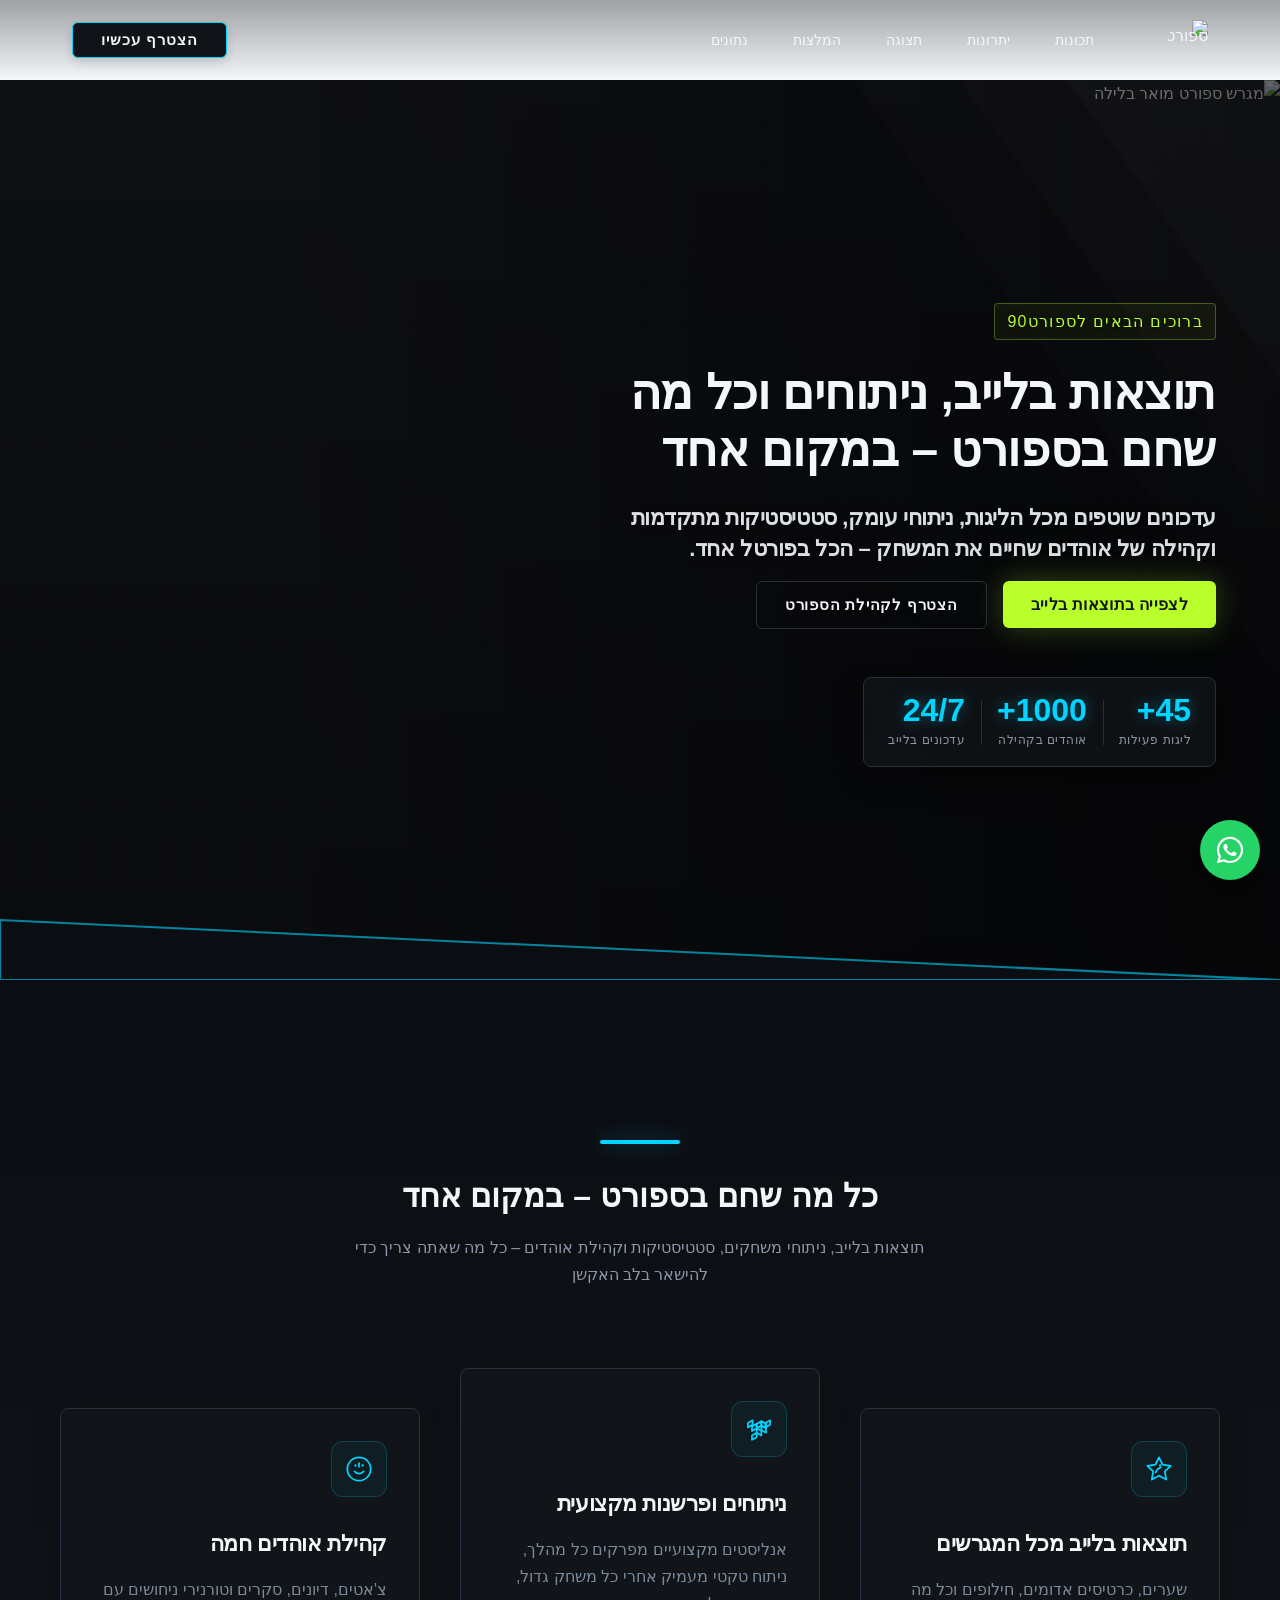
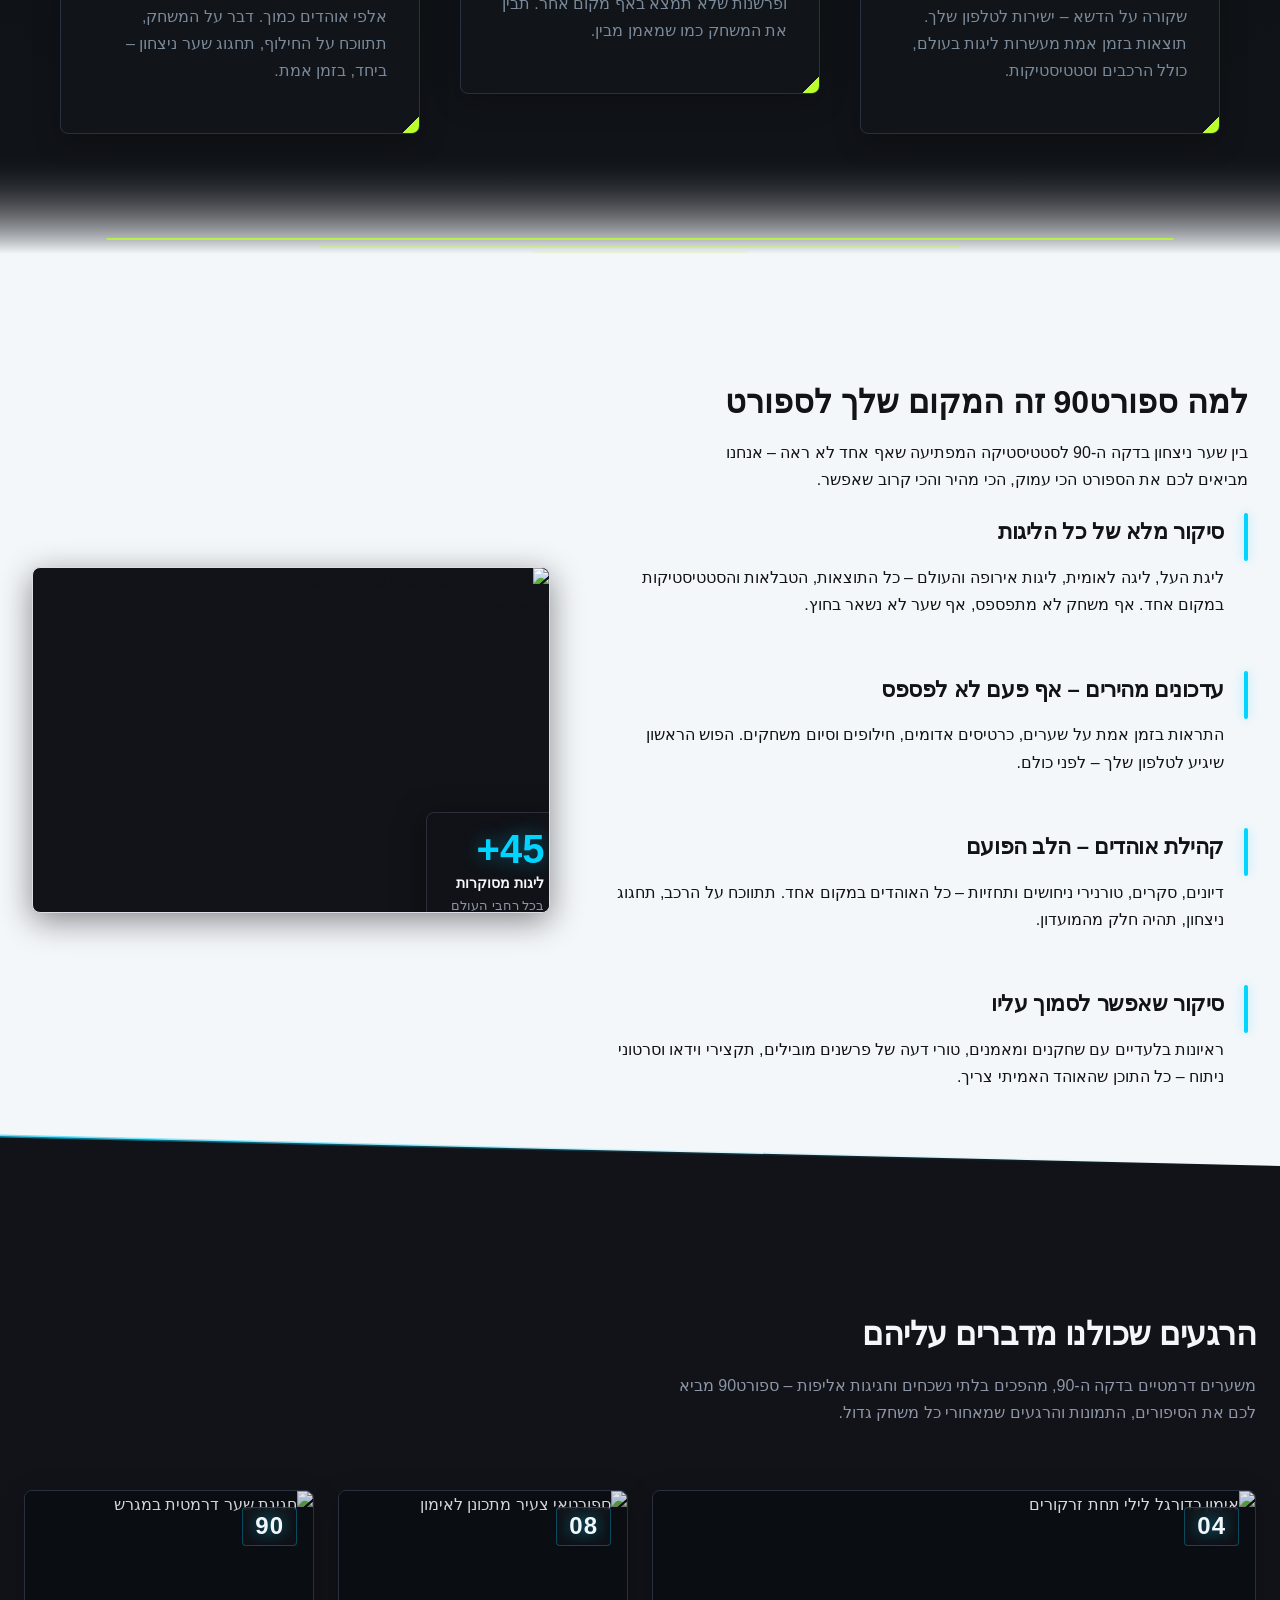
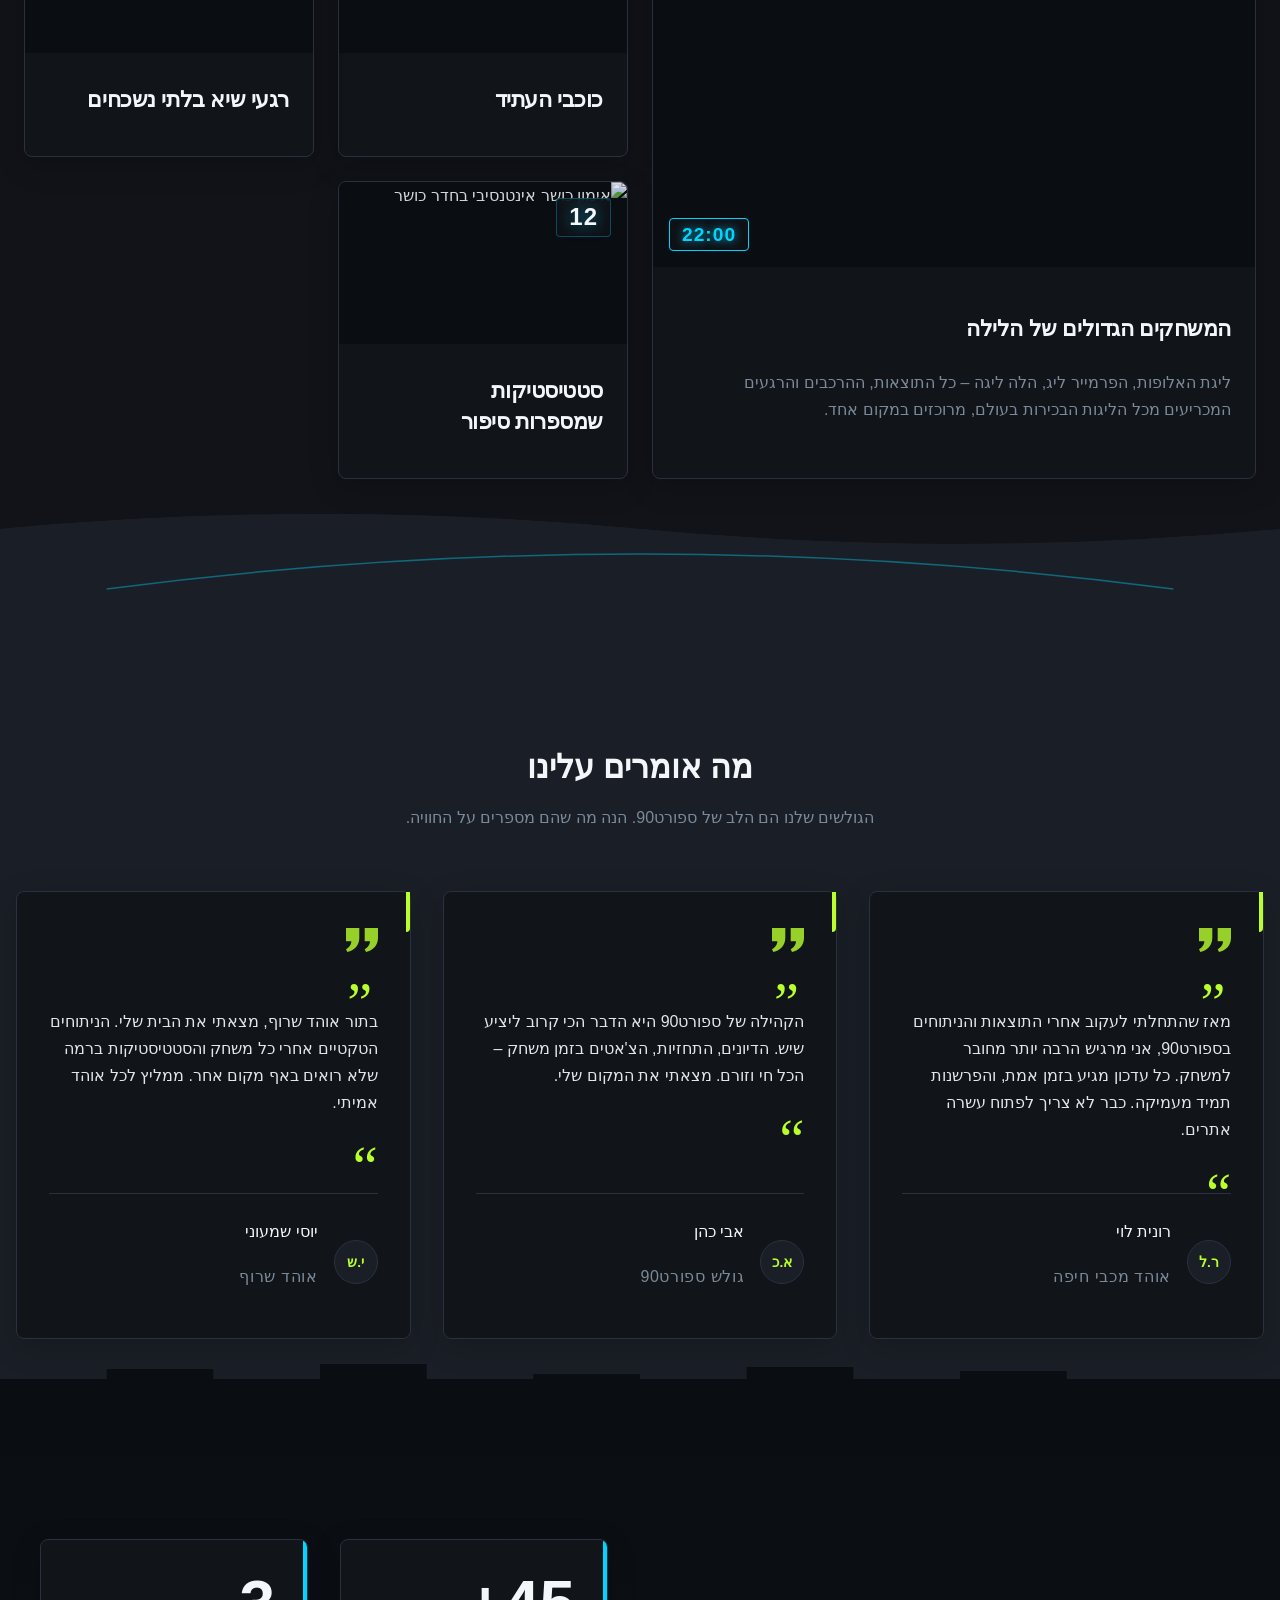
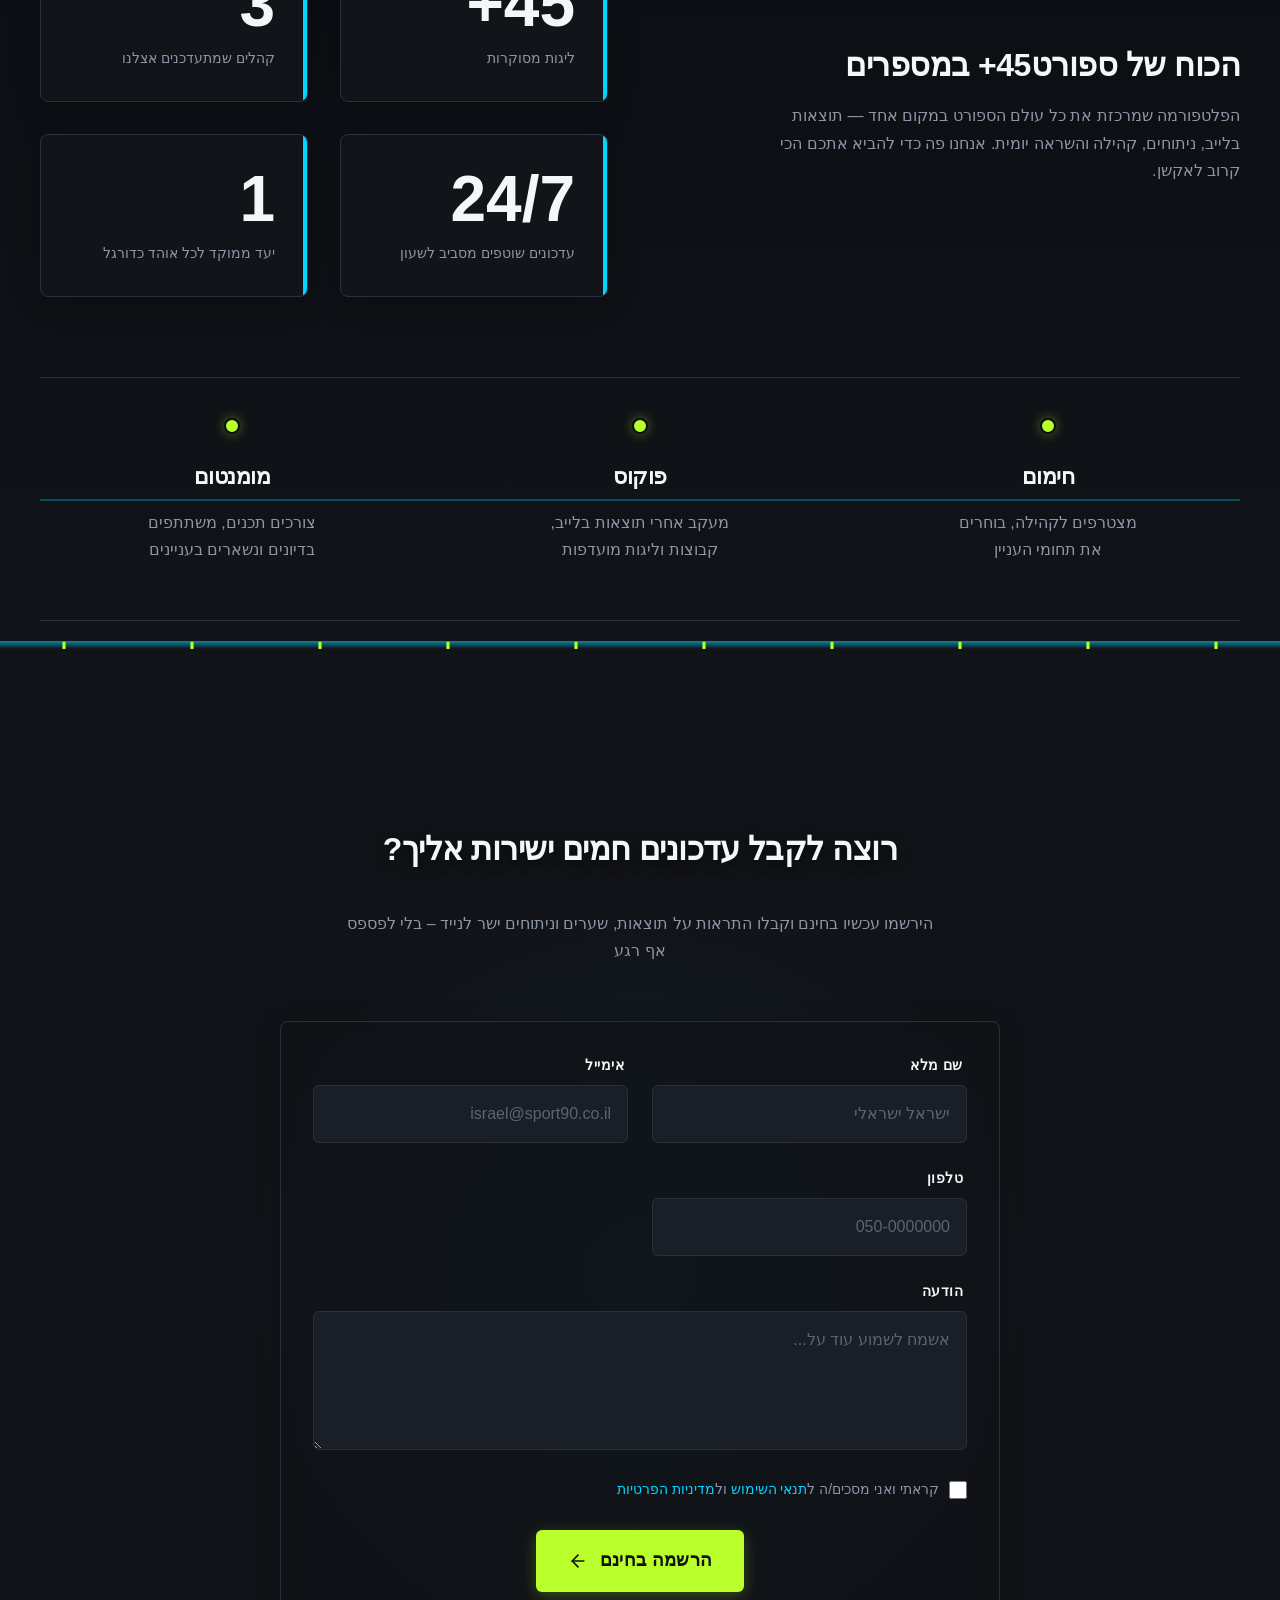
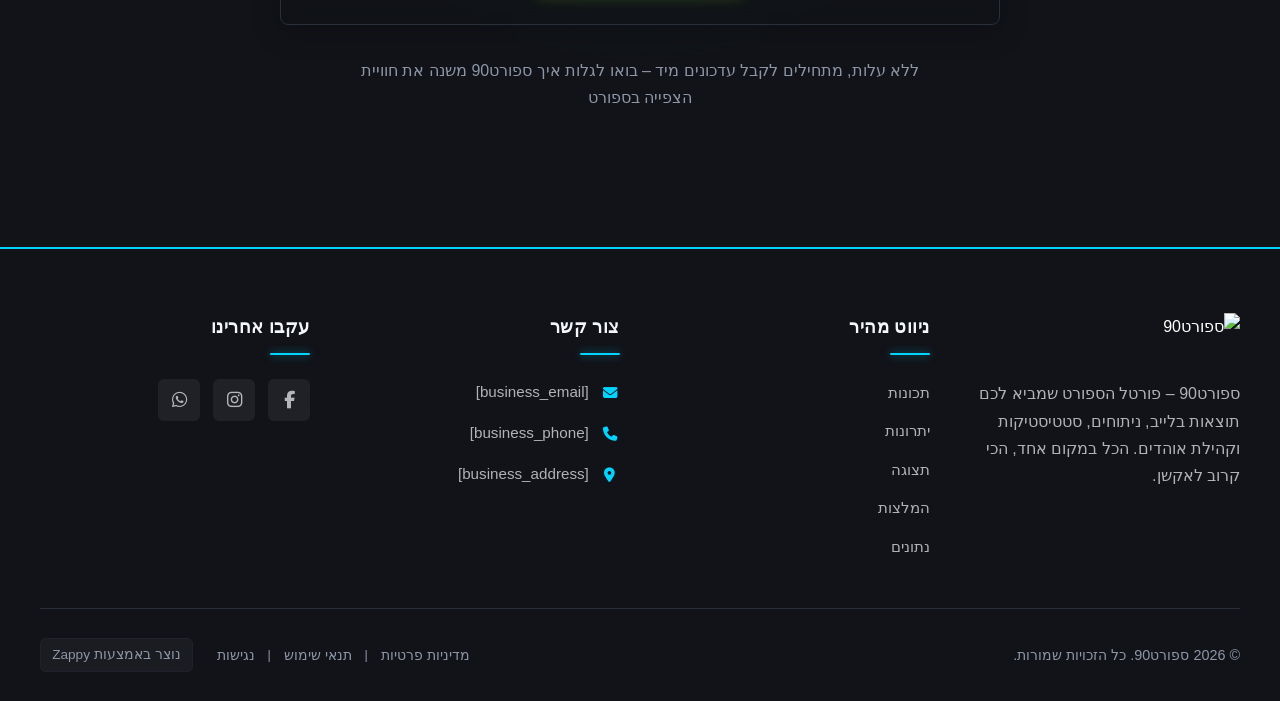
==== commit e649c44b: "Background sync: Progressive GitHub Sync" ====
--- a/public/index.html
+++ b/public/index.html
@@ -1 +1 @@
-<!doctype html><html dir="rtl" lang="he"><head><meta charset="UTF-8"><meta content="width=device-width,initial-scale=1" name="viewport"><meta content="index, follow" name="robots"><title>תפסו את הרגע — תוצאות בלייב — ספורט90</title><meta content="ספורט90 מביא לכם את כל האקשן בזמן אמת: תוצאות בלייב, עדכוני כדורגל חמים וניתוחים שלא תרצו לפספס. היכנסו עכשיו ותישארו בלב המשחק!" name="description"><meta content="ספורט90, תוצאות בלייב, כדורגל ישיר, עדכוני ספורט, שידורים חיים" name="keywords"><link href="/assets/favicon.ico" rel="icon" type="image/x-icon"><link href="/assets/favicon-16x16.png" rel="icon" type="image/png" sizes="16x16"><link href="/assets/favicon-32x32.png" rel="icon" type="image/png" sizes="32x32"><link href="/assets/favicon-48x48.png" rel="icon" type="image/png" sizes="48x48"><link href="/assets/favicon-192x192.png" rel="icon" type="image/png" sizes="192x192"><link href="/assets/favicon-512x512.png" rel="icon" type="image/png" sizes="512x512"><link href="/assets/apple-touch-icon.png" rel="apple-touch-icon"><script>!function(){"use strict";var t="72db6867-3d82-4eb4-883c-431078862842",e="https://api.zappy5.com/api/analytics/track",a=18e5,n=2592e6,o=!0,i=!0,r=!0;var s=function(){var e="zappy_visitor_"+t,a=null;try{if(a=localStorage.getItem(e)){var o=JSON.parse(a),i=Date.now();if(i-o.created<n)return o.lastSeen=i,localStorage.setItem(e,JSON.stringify(o)),o.id}}catch(t){console.warn("Zappy Analytics: LocalStorage not available")}var r="zv_"+Date.now()+"_"+Math.random().toString(36).substr(2,9);try{localStorage.setItem(e,JSON.stringify({id:r,created:Date.now(),lastSeen:Date.now()}))}catch(t){}return r}(),c=function(){var e="zappy_session_"+t,n=null;try{if(n=sessionStorage.getItem(e)){var o=JSON.parse(n),i=Date.now();if(i-o.timestamp<a)return o.timestamp=i,sessionStorage.setItem(e,JSON.stringify(o)),o.id}}catch(t){console.warn("Zappy Analytics: SessionStorage not available")}var r="zs_"+Date.now()+"_"+Math.random().toString(36).substr(2,9);try{sessionStorage.setItem(e,JSON.stringify({id:r,timestamp:Date.now()}))}catch(t){}return r}();function l(a,n){n=n||{};var o={website_id:t,event_type:a,page_path:window.location.pathname,referrer:document.referrer||"direct",visitor_id:s,session_id:c,metadata:n};if(navigator.sendBeacon){var i=new Blob([JSON.stringify(o)],{type:"application/json"});navigator.sendBeacon(e,i)}else fetch(e,{method:"POST",headers:{"Content-Type":"application/json"},body:JSON.stringify(o),keepalive:!0}).catch(function(t){console.warn("Zappy Analytics: Failed to track event",t)})}o&&l("pageview",{title:document.title,url:window.location.href}),i&&document.addEventListener("click",function(t){var e=t.target;if("BUTTON"===e.tagName||e.closest("button")){var a="BUTTON"===e.tagName?e:e.closest("button");l("click",{element:"button",text:a.textContent.trim().substring(0,100),id:a.id||null,class:a.className||null})}else if("A"===e.tagName||e.closest("a")){var n="A"===e.tagName?e:e.closest("a");l("navigation",{element:"link",text:n.textContent.trim().substring(0,100),href:n.href,external:n.hostname!==window.location.hostname})}},!0),r&&document.addEventListener("submit",function(t){var e=t.target;l("form_submit",{form_id:e.id||null,form_name:e.name||null,form_action:e.action||null,form_method:e.method||"GET"})},!0);var d=Date.now();window.addEventListener("beforeunload",function(){l("page_unload",{time_on_page:Math.floor((Date.now()-d)/1e3),page_path:window.location.pathname})}),window.zappyAnalytics={track:l,getVisitorId:function(){return s},getSessionId:function(){return c}}}()</script><meta content="תפסו את הרגע — תוצאות בלייב — ספורט90" property="og:title"><meta content="ספורט90 מביא לכם את כל האקשן בזמן אמת: תוצאות בלייב, עדכוני כדורגל חמים וניתוחים שלא תרצו לפספס. היכנסו עכשיו ותישארו בלב המשחק!" property="og:description"><meta content="summary_large_image" name="twitter:card"><meta content="תפסו את הרגע — תוצאות בלייב — ספורט90" name="twitter:title"><meta content="ספורט90 מביא לכם את כל האקשן בזמן אמת: תוצאות בלייב, עדכוני כדורגל חמים וניתוחים שלא תרצו לפספס. היכנסו עכשיו ותישארו בלב המשחק!" name="twitter:description"><meta content="website" property="og:type"><meta content="he_IL" property="og:locale"><style>.skip-link{position:absolute;top:0;left:0;transform:translateY(-200%);padding:12px 18px;background:var(--bg-dark,#1a1a1a);color:var(--text-light,#fff);font-weight:600;border-radius:0 0 8px 0;z-index:10000}.skip-link:focus{transform:none;outline:2px solid var(--ring,#fff);outline-offset:2px}:focus-visible{outline:2px solid var(--ring,currentColor);outline-offset:3px}</style><link href="/assets/favicon.ico" rel="icon" type="image/x-icon"><link href="/assets/favicon-16x16.png" rel="icon" type="image/png" sizes="16x16"><link href="/assets/favicon-32x32.png" rel="icon" type="image/png" sizes="32x32"><link href="/assets/favicon-48x48.png" rel="icon" type="image/png" sizes="48x48"><link href="/assets/favicon-192x192.png" rel="icon" type="image/png" sizes="192x192"><link href="/assets/favicon-512x512.png" rel="icon" type="image/png" sizes="512x512"><link href="/assets/apple-touch-icon.png" rel="apple-touch-icon"><link href="https://cdn.jsdelivr.net/npm/vanilla-cookieconsent@3/dist/cookieconsent.css" rel="stylesheet"><style id="zappy-critical-above-fold-css">html{box-sizing:border-box;-webkit-text-size-adjust:100%}*,::after,::before{box-sizing:inherit}body{margin:0;min-width:320px;overflow-x:clip}img,svg,video{max-width:100%;height:auto}main{display:block}.container{width:min(100% - 32px,1200px);margin-inline:auto}.navbar,header .navbar,header[role=banner],nav.navbar{position:relative;z-index:1000;width:100%}.nav-container,.navbar .container{display:flex;align-items:center;justify-content:space-between;min-height:64px}.logo,.logo-link img{display:block;width:35px;height:35px;object-fit:contain}#navMenu,.nav-menu{list-style:none}.fa,.fa-brands,.fa-regular,.fa-solid,.fab,.far,.fas{display:inline-block;min-width:1em;text-align:center}html:not(#zappy-noop) .navbar:has(.nav-ecommerce-icons)>.phone-header-btn,html:not(#zappy-noop)[data-zappy-site-type=ecommerce] .phone-header-btn{display:none!important;visibility:hidden!important;width:0!important;height:0!important;pointer-events:none!important}.hero-section,.index-hero-section,section[class*=hero]{position:relative;overflow:hidden;min-height:560px}.hero-bg-image,.hero-bg-wrapper,section[class*=hero] [class*=hero-bg]{position:absolute;inset:0;width:100%;height:100%}.hero-bg-image img,.hero-bg-wrapper img,section[class*=hero] [data-hero-bg],section[class*=hero] img[data-hero-background=true]{width:100%!important;height:100%!important;object-fit:cover!important;display:block}.hero-content,section[class*=hero] .container{position:relative;z-index:2}@media(max-width:768px){:root{--header-height:72px;--total-header-height:72px;--zappy-mobile-menu-top:72px}html[data-zappy-site-type=ecommerce] body{padding-top:var(--total-header-height,72px)}html[data-zappy-site-type=ecommerce] body>.navbar:not(.zappy-catalog-menu),html[data-zappy-site-type=ecommerce] body>nav.navbar{position:fixed!important;top:0;left:0;right:0;z-index:100000;width:100%;margin-bottom:0}.zappy-catalog-menu{position:fixed;top:var(--header-height,72px);left:0;right:0;z-index:99999}.nav-container,.navbar .container{min-height:60px}#navMenu,.nav-menu{max-width:100vw;overflow-x:hidden}.hero-section,.index-hero-section,section[class*=hero]{min-height:100svh}.hero-bg-image,.hero-bg-wrapper,.hero-scrim{min-height:100svh}}</style><link href="/styles.css" rel="preload" as="style"><link href="/styles.css" rel="stylesheet" media="print" onload='this.media="all"'><noscript><link href="/styles.css" rel="stylesheet"></noscript><script>window.ZAPPY_WEBSITE_ID="72db6867-3d82-4eb4-883c-431078862842",window.ZAPPY_API_BASE="https://api.zappy5.com"</script><link href="/assets/site-index-hero-image-1.webp" rel="preload" as="image" fetchpriority="high"><style id="zappy-dropdown-submenu-styles">#navMenu li:has(.sub-menu),.nav-menu li:has(.sub-menu),.navbar li:has(.sub-menu),nav li:has(.sub-menu){position:relative}#navMenu .sub-menu,.nav-menu .sub-menu,.navbar .sub-menu,nav .sub-menu{display:block!important;position:absolute!important;top:100%;left:0;min-width:220px;background:#fff;border-radius:8px;box-shadow:0 8px 25px rgba(0,0,0,.15);padding:8px 0;opacity:0;visibility:hidden;transform:translateY(10px);transition:all .3s ease;z-index:1000;list-style:none;pointer-events:none}#navMenu li:hover>.sub-menu,.nav-menu li:hover>.sub-menu,.navbar li:hover>.sub-menu,nav li:hover>.sub-menu{opacity:1!important;visibility:visible!important;transform:translateY(0)!important;pointer-events:auto!important}.sub-menu li{list-style:none;margin:0;padding:0}.sub-menu a{display:block!important;padding:10px 16px!important;color:var(--text-dark,#333)!important;font-weight:500;text-decoration:none;white-space:nowrap;transition:background-color .2s}.sub-menu .zappy-nav-child>a{padding-left:28px!important;font-size:.9em!important;opacity:.85!important}[dir=rtl] .sub-menu .zappy-nav-child>a,html[lang=ar] .sub-menu .zappy-nav-child>a,html[lang=he] .sub-menu .zappy-nav-child>a{padding-left:10px!important;padding-right:28px!important}.sub-menu .zappy-nav-parent>a{font-weight:600!important}.sub-menu a:hover{background-color:#f5f5f5}[dir=rtl] .nav-menu .sub-menu,[dir=rtl] .navbar .sub-menu,[dir=rtl] nav .sub-menu,html[lang=ar] .nav-menu .sub-menu,html[lang=ar] .navbar .sub-menu,html[lang=ar] nav .sub-menu,html[lang=he] .nav-menu .sub-menu,html[lang=he] .navbar .sub-menu,html[lang=he] nav .sub-menu{left:auto!important;right:0!important}.sub-menu:empty,.sub-menu:not(:has(li)):not(:has(> a)),.sub-menu:not(:has(li:not(.zappy-hidden-menu-item))):not(:has(> a)){display:none!important;opacity:0!important;visibility:hidden!important;pointer-events:none!important}li:has(.menu-group-title):hover>.sub-menu{opacity:1!important;visibility:visible!important;transform:translateY(0)!important;pointer-events:auto!important}#navMenu>li>.menu-group-title,.nav-menu>li>.menu-group-title{display:inline-block;padding:.5rem 1rem;cursor:default;user-select:none}@media (max-width:768px){#navMenu .sub-menu,.nav-menu .sub-menu,.navbar .sub-menu,nav .sub-menu{position:static!important;transform:none!important;box-shadow:none!important;background:0 0!important;max-height:0;overflow:hidden;opacity:0;visibility:hidden;transition:max-height .3s ease,opacity .3s ease;padding:0!important;border-radius:0!important}#navMenu .sub-menu.mobile-expanded,.nav-menu .sub-menu.mobile-expanded,.navbar .sub-menu.mobile-expanded{max-height:none!important;overflow-y:visible!important;opacity:1!important;visibility:visible!important;padding:8px 0 8px 16px!important}[dir=rtl] .sub-menu.mobile-expanded,html[lang=he] .sub-menu.mobile-expanded{padding:8px 16px 8px 0!important}#navMenu li:hover>.sub-menu,.nav-menu li:hover>.sub-menu,.navbar li:hover>.sub-menu,nav li:hover>.sub-menu{opacity:0;visibility:hidden;pointer-events:none}#navMenu li>.sub-menu.mobile-expanded,.nav-menu li>.sub-menu.mobile-expanded,.navbar li>.sub-menu.mobile-expanded,nav li>.sub-menu.mobile-expanded{opacity:1!important;visibility:visible!important;pointer-events:auto!important}#navMenu li:has(.sub-menu),.nav-menu li:has(.sub-menu),.navbar li:has(.sub-menu),nav li:has(.sub-menu){display:flex!important;flex-wrap:wrap!important;align-items:center!important;position:relative!important;min-height:44px!important}#navMenu li:has(.sub-menu)>a,.nav-menu li:has(.sub-menu)>a,.navbar li:has(.sub-menu)>a,nav li:has(.sub-menu)>a{flex:1!important;min-width:0!important}#navMenu li:has(.sub-menu)>.menu-group-title,.nav-menu li:has(.sub-menu)>.menu-group-title,.navbar li:has(.sub-menu)>.menu-group-title,nav li:has(.sub-menu)>.menu-group-title{flex:1!important;min-width:0!important;padding:0!important;line-height:inherit!important}#navMenu li:has(.sub-menu)>.sub-menu,.nav-menu li:has(.sub-menu)>.sub-menu,.navbar li:has(.sub-menu)>.sub-menu,nav li:has(.sub-menu)>.sub-menu{flex-basis:100%!important;width:100%!important}#navMenu li:has(.sub-menu)>a [class*=arrow],#navMenu li:has(.sub-menu)>a [class*=chevron],.nav-menu li:has(.sub-menu)>a .fa-angle-down,.nav-menu li:has(.sub-menu)>a .fa-chevron-down,.nav-menu li:has(.sub-menu)>a [class*=arrow],.nav-menu li:has(.sub-menu)>a [class*=chevron],nav li:has(.sub-menu)>a [class*=arrow],nav li:has(.sub-menu)>a [class*=chevron]{display:none!important;visibility:hidden!important}.mobile-submenu-toggle{display:flex!important;align-items:center!important;justify-content:center!important;width:44px!important;height:auto!important;background:0 0!important;border:none!important;cursor:pointer!important;color:var(--text-light)!important;position:static!important;flex-shrink:0!important;align-self:stretch!important;z-index:2!important;padding:0!important;margin:0!important}.mobile-submenu-toggle::after{content:''!important;width:0!important;height:0!important;border-left:6px solid transparent!important;border-right:6px solid transparent!important;border-top:7px solid currentColor!important;transition:transform .3s ease!important}.mobile-submenu-toggle.expanded::after{transform:rotate(180deg)!important}.sub-menu a{padding:10px 0!important;display:block!important;color:var(--text-light)!important;white-space:normal!important}.sub-menu .zappy-nav-child>a{padding-left:28px!important;font-size:.9em!important;opacity:.85!important}[dir=rtl] .sub-menu .zappy-nav-child>a,html[lang=ar] .sub-menu .zappy-nav-child>a,html[lang=he] .sub-menu .zappy-nav-child>a{padding-left:0!important;padding-right:28px!important}.sub-menu .zappy-nav-parent>a{font-weight:600!important}#navMenu.active,.nav-menu.active{max-width:100vw!important;overflow-x:hidden!important;box-sizing:border-box!important}.navbar .sub-menu li a,.zappy-products-dropdown .sub-menu a,nav.navbar .sub-menu li a{color:var(--text-light)!important}}@media (min-width:769px){.mobile-submenu-toggle{display:none!important}}</style><style id="zappy-widget-visibility">html[dir=rtl] .whatsapp-float{right:20px!important;left:auto!important}html:not([dir]) .whatsapp-float,html[dir=ltr] .whatsapp-float{left:20px!important;right:auto!important}html[dir=rtl] #mic-access-tool-general-button,html[dir=rtl] #mic-init-access-tool #mic-access-tool-general-button,html[dir=rtl] #mic-init-access-tool .mic-access-tool-general-button,html[dir=rtl] ._access-icon,html[dir=rtl] .mic-access-tool-general-button{left:20px!important;right:auto!important}html:not([dir]) #mic-access-tool-general-button,html:not([dir]) #mic-init-access-tool #mic-access-tool-general-button,html:not([dir]) #mic-init-access-tool .mic-access-tool-general-button,html:not([dir]) ._access-icon,html:not([dir]) .mic-access-tool-general-button,html[dir=ltr] #mic-access-tool-general-button,html[dir=ltr] #mic-init-access-tool #mic-access-tool-general-button,html[dir=ltr] #mic-init-access-tool .mic-access-tool-general-button,html[dir=ltr] ._access-icon,html[dir=ltr] .mic-access-tool-general-button{right:20px!important;left:auto!important}@media (max-width:768px){.whatsapp-float{display:flex!important}}@media (min-width:769px){.whatsapp-float{display:flex!important}}@media (max-width:768px){#mic-access-tool-general-button,#mic-init-access-tool #mic-access-tool-general-button,#mic-init-access-tool .mic-access-tool-general-button,._access-icon,.mic-access-tool-general-button{display:flex!important;visibility:visible!important;opacity:1!important;pointer-events:auto!important}#mic-access-tool-box.opened-mic-access-tool,#mic-init-access-tool #mic-access-tool-box.opened-mic-access-tool,.mic-access-tool-box.opened-mic-access-tool{visibility:visible!important;opacity:1!important;pointer-events:auto!important}}@media (min-width:769px){#mic-access-tool-general-button,#mic-init-access-tool #mic-access-tool-general-button,#mic-init-access-tool .mic-access-tool-general-button,._access-icon,.mic-access-tool-general-button{display:flex!important;visibility:visible!important;opacity:1!important;pointer-events:auto!important}#mic-access-tool-box.opened-mic-access-tool,#mic-init-access-tool #mic-access-tool-box.opened-mic-access-tool,.mic-access-tool-box.opened-mic-access-tool{visibility:visible!important;opacity:1!important;pointer-events:auto!important}}</style></head><body><a href="#main" class="skip-link">דלג לתוכן הראשי</a><nav class="navbar" dir="rtl"><button class="mobile-toggle" aria-label="Menu" id="mobileToggle"><svg viewBox="0 0 24 24" fill="none" class="hamburger-icon" height="24" width="24"><path d="M3 12h18M3 6h18M3 18h18" stroke="currentColor" stroke-width="2" stroke-linecap="round"></path></svg> <svg viewBox="0 0 24 24" fill="none" class="close-icon" height="24" width="24" style="display:none"><path d="M18 6L6 18M6 6l12 12" stroke="currentColor" stroke-width="2" stroke-linecap="round"></path></svg></button> <button class="phone-header-btn" aria-label="Call" data-phone="[business_phone]"><svg viewBox="0 0 24 24" fill="currentColor" height="20" width="20"><path d="M22 16.92v3a2 2 0 0 1-2.18 2 19.79 19.79 0 0 1-8.63-3.07 19.5 19.5 0 0 1-6-6 19.79 19.79 0 0 1-3.07-8.67A2 2 0 0 1 4.11 2h3a2 2 0 0 1 2 1.72 12.84 12.84 0 0 0 .7 2.81 2 2 0 0 1-.45 2.11L8.09 9.91a16 16 0 0 0 6 6l1.27-1.27a2 2 0 0 1 2.11-.45 12.84 12.84 0 0 0 2.81.7A2 2 0 0 1 22 16.92z"></path></svg></button><div class="nav-container"><div class="nav-right-group"><div class="nav-brand"><a href="/" class="logo-link"><img alt="ספורט90" decoding="async" height="35" src="/assets/site-----image-1.webp" width="35" class="logo"></a></div><ul class="nav-menu" id="navMenu"><li><a href="#features">תכונות</a></li><li><a href="#benefits">יתרונות</a></li><li><a href="#showcase">תצוגה</a></li><li><a href="#testimonials">המלצות</a></li><li><a href="#stats">נתונים</a></li><li class="mobile-contact-link nav-cta-mobile-item"><a href="#cta" class="nav-cta-btn">הצטרף עכשיו</a></li></ul></div><div class="nav-cta-container"><a href="#cta" class="nav-cta-btn">צור קשר</a></div></div></nav><script>window.addEventListener("load",function(){const e=document.querySelector(".navbar, nav, header");if(!e)return void console.log("[Navbar] Navbar element not found");let t=document.getElementById("mobileToggle")||document.querySelector(".mobile-toggle")||document.querySelector(".hamburger")||document.querySelector(".hamburger-menu")||document.querySelector(".menu-toggle")||document.querySelector(".burger-menu")||document.querySelector('[aria-label="Menu"]')||document.querySelector('[aria-label="תפריט"]');const o=document.querySelector(".phone-header-btn"),n=window.getComputedStyle(e);let r=n.backgroundColor;if(console.log("[Navbar] Initial navbar background:",r),"transparent"===r||"rgba(0, 0, 0, 0)"===r||r.startsWith("rgba")&&r.includes(", 0)")){const e=n.backgroundImage;if(e&&"none"!==e)console.log("[Navbar] Navbar has background image/gradient, using dark text"),r="rgb(240, 240, 240)";else{const e=window.getComputedStyle(document.body).backgroundColor;console.log("[Navbar] Navbar transparent, using body background:",e),r=e}}const a=r.match(/\d+/g);if(a&&a.length>=3){const e=(.299*parseInt(a[0])+.587*parseInt(a[1])+.114*parseInt(a[2]))/255;console.log("[Navbar] Mobile button colors preserved from Claude CSS (luminance:",e.toFixed(2)+")");const n=document.createElement("style");n.id="zappy-mobile-nav-fix";document.documentElement.lang;document.documentElement.dir,n.textContent='\n        /* Hide mobile buttons on desktop, show only on mobile */\n        @media (min-width: 769px) {\n          .mobile-toggle,\n          .phone-header-btn {\n            display: none !important;\n          }\n        }\n        \n        /* Show and position mobile buttons correctly on mobile */\n        @media (max-width: 768px) {\n          .navbar,\n          nav.navbar {\n            min-height: 70px !important;\n          }\n\n          .mobile-toggle,\n          .phone-header-btn {\n            position: absolute !important;\n            top: 0 !important;\n            bottom: 0 !important;\n            margin-top: auto !important;\n            margin-bottom: auto !important;\n            transform: none !important;\n            z-index: 1001 !important;\n            display: flex !important;\n            align-items: center !important;\n            justify-content: center !important;\n            width: 36px !important;\n            height: 36px !important;\n            border-radius: 50% !important;\n            border: none !important;\n            cursor: pointer !important;\n            padding: 6px !important;\n            background: none !important;\n            color: var(--nav-text, var(--text-light)) !important;\n            touch-action: manipulation !important;\n            -webkit-tap-highlight-color: transparent !important;\n          }\n\n          html[data-zappy-site-type="ecommerce"] .phone-header-btn,\n          body[data-zappy-site-type="ecommerce"] .phone-header-btn,\n          html[data-zappy-site-type="ecommerce"] header .phone-header-btn,\n          html[data-zappy-site-type="ecommerce"] nav .phone-header-btn {\n            display: none !important;\n            visibility: hidden !important;\n            width: 0 !important;\n            height: 0 !important;\n            min-width: 0 !important;\n            overflow: hidden !important;\n          }\n          \n          /* LTR positioning (default): hamburger LEFT, phone RIGHT */\n          html:not([dir="rtl"]):not([lang="he"]):not([lang="ar"]) .mobile-toggle,\n          html[dir="ltr"] .mobile-toggle {\n            left: 12px !important;\n            right: auto !important;\n          }\n          html:not([dir="rtl"]):not([lang="he"]):not([lang="ar"]) .phone-header-btn,\n          html[dir="ltr"] .phone-header-btn {\n            right: 12px !important;\n            left: auto !important;\n          }\n          \n          /* RTL positioning: hamburger RIGHT, phone LEFT */\n          html[dir="rtl"] .mobile-toggle,\n          html[lang="he"] .mobile-toggle,\n          html[lang="ar"] .mobile-toggle {\n            right: 12px !important;\n            left: auto !important;\n          }\n          html[dir="rtl"] .phone-header-btn,\n          html[lang="he"] .phone-header-btn,\n          html[lang="ar"] .phone-header-btn {\n            left: 12px !important;\n            right: auto !important;\n          }\n          \n          /* CRITICAL: Ensure nav-container has min-height on mobile */\n          /* All children are positioned absolutely/fixed on mobile, so height:auto collapses to 0 */\n          .nav-container {\n            min-height: 70px !important;\n            position: relative !important;\n          }\n          \n          /* Ensure SVG icons are properly sized and inherit color */\n          .mobile-toggle svg,\n          .phone-header-btn svg {\n            width: 24px !important;\n            height: 24px !important;\n            /* Don\'t force display - let JavaScript control hamburger/close toggle */\n          }\n          \n          /* Reset nav-cta-container on mobile - remove desktop box-shadow/padding */\n          /* that creates a visible ghost box when CTA button is hidden */\n          .nav-cta-container {\n            box-shadow: none !important;\n            padding: 0 !important;\n          }\n          \n          /* Hide nav-cta-container entirely on mobile when there\'s no lang-switcher */\n          /* (only the CTA button is inside, and it\'s hidden on mobile) */\n          .nav-cta-container:not(:has(.lang-switcher)) {\n            display: none !important;\n          }\n          \n          /* CRITICAL: Prevent hero image fade gradient from bleeding over headline text */\n          /* The .image-fade-gradient has bottom: -30px (extends below parent) */\n          /* On mobile stacked layout, this overlaps the h1 text below the image */\n          .hero-image-column {\n            overflow: hidden !important;\n          }\n          .image-fade-gradient {\n            bottom: 0 !important;\n          }\n          \n          /* Hide desktop language switcher on mobile - hamburger menu handles it */\n          /* High specificity to override stored CSS */\n          .lang-switcher,\n          .nav-cta-container .lang-switcher,\n          .nav-container .lang-switcher,\n          .navbar .lang-switcher,\n          .navbar .nav-cta-container .lang-switcher {\n            display: none !important;\n          }\n        }\n      ';const r=document.getElementById("zappy-mobile-nav-fix");r&&r.remove(),document.head.appendChild(n),console.log("[Navbar] Critical CSS injected for mobile nav positioning");const i=window.innerWidth<=768;if(t){const e=t.querySelector(".hamburger-icon"),o=t.querySelector(".close-icon");e&&(e.style.setProperty("width","24px","important"),e.style.setProperty("height","24px","important"),e.style.setProperty("display","block","important")),o&&(o.style.setProperty("width","24px","important"),o.style.setProperty("height","24px","important"),o.style.setProperty("display","none","important")),i?(t.style.setProperty("position","absolute","important"),t.style.setProperty("top","0","important"),t.style.setProperty("bottom","0","important"),t.style.setProperty("margin-top","auto","important"),t.style.setProperty("margin-bottom","auto","important"),t.style.setProperty("transform","none","important"),t.style.setProperty("z-index","1001","important"),t.style.removeProperty("left"),t.style.removeProperty("right"),console.log("[Navbar] Mobile toggle positioning applied (mobile viewport)")):(t.style.removeProperty("position"),t.style.removeProperty("top"),t.style.removeProperty("transform"),t.style.removeProperty("z-index"),t.style.removeProperty("left"),t.style.removeProperty("right"),console.log("[Navbar] Desktop viewport - cleared mobile toggle inline positioning"))}if(o){const e=o.querySelector("svg");e&&(e.style.width="24px",e.style.height="24px",e.setAttribute("width","24"),e.setAttribute("height","24")),i?(o.style.setProperty("position","absolute","important"),o.style.setProperty("top","0","important"),o.style.setProperty("bottom","0","important"),o.style.setProperty("margin-top","auto","important"),o.style.setProperty("margin-bottom","auto","important"),o.style.setProperty("transform","none","important"),o.style.setProperty("z-index","1001","important"),o.style.removeProperty("left"),o.style.removeProperty("right"),console.log("[Navbar] Phone button positioning applied (mobile viewport)")):(o.style.removeProperty("position"),o.style.removeProperty("top"),o.style.removeProperty("transform"),o.style.removeProperty("z-index"),o.style.removeProperty("left"),o.style.removeProperty("right"),console.log("[Navbar] Desktop viewport - cleared phone button inline positioning"))}}else console.log("[Navbar] Could not parse background color:",r);t=document.getElementById("mobileToggle")||document.querySelector(".mobile-toggle")||document.querySelector(".hamburger")||document.querySelector(".hamburger-menu")||document.querySelector(".menu-toggle")||document.querySelector(".burger-menu")||document.querySelector('[aria-label="Menu"]')||document.querySelector('[aria-label="תפריט"]');const i=document.getElementById("navMenu")||document.querySelector(".nav-menu")||document.querySelector(".nav-links")||document.querySelector("nav ul:not(.submenu)");if(!t||!i)return void console.log("[Navbar] Mobile toggle or menu not found:",{toggle:!!t,menu:!!i});i.id||(i.id="navMenu"),console.log("[Navbar] Initializing mobile menu...");const l=t.cloneNode(!0);t.parentNode.replaceChild(l,t);var s=0;function p(e){var t=Date.now();t-s<300||(s=t,function(e){e.preventDefault(),e.stopPropagation();const t=l.querySelector(".hamburger-icon"),o=l.querySelector(".close-icon");i.classList.contains("active")?(i.classList.remove("active"),t&&t.style.setProperty("display","block","important"),o&&o.style.setProperty("display","none","important"),document.body.style.overflow="",document.body.classList.remove("menu-open"),console.log("[Navbar] Menu closed")):(i.classList.add("active"),t&&t.style.setProperty("display","none","important"),o&&o.style.setProperty("display","block","important"),document.body.style.overflow="hidden",document.body.classList.add("menu-open"),console.log("[Navbar] Menu opened"))}(e))}l.addEventListener("click",p),l.addEventListener("touchend",p),document.addEventListener("keydown",function(e){if(("Escape"===e.key||"Esc"===e.key)&&i.classList.contains("active")){const e=l.querySelector(".hamburger-icon"),t=l.querySelector(".close-icon");i.classList.remove("active"),e&&e.style.setProperty("display","block","important"),t&&t.style.setProperty("display","none","important"),document.body.style.overflow="",document.body.classList.remove("menu-open"),console.log("[Navbar] Menu closed (Escape)")}}),i.querySelectorAll("a").forEach(function(e){e.addEventListener("click",function(){if("#"===this.getAttribute("href"))return;const e=l.querySelector(".hamburger-icon"),t=l.querySelector(".close-icon");i.classList.remove("active"),e&&e.style.setProperty("display","block","important"),t&&t.style.setProperty("display","none","important"),document.body.style.overflow="",document.body.classList.remove("menu-open"),console.log("[Navbar] Menu closed (link clicked)")})});var m=i.querySelectorAll(".dropdown-toggle");m.forEach(function(e){e.addEventListener("click",function(e){e.preventDefault(),e.stopPropagation();var t=this.closest(".nav-dropdown");t&&(t.parentNode.querySelectorAll(".nav-dropdown.open").forEach(function(e){e!==t&&e.classList.remove("open")}),t.classList.toggle("open"),console.log("[Navbar] Dropdown toggled:",t.classList.contains("open")?"open":"closed"))})}),document.addEventListener("click",function(e){e.target.closest(".nav-dropdown")||document.querySelectorAll(".nav-dropdown.open").forEach(function(e){e.classList.remove("open")})}),console.log("[Navbar] Dropdown handlers initialized for "+m.length+" dropdowns"),o&&o.addEventListener("click",function(){const e=document.querySelectorAll('a[href^="tel:"]'),t=e.length>0?e[0].getAttribute("href").replace("tel:",""):"[business_phone]";window.location.href="tel:"+t,console.log("[Navbar] Phone button clicked")}),console.log("[Navbar] Mobile menu initialized successfully")})</script><main id="main"><section class="index-hero-section" data-band-index="0" data-layout-spec="בית-hero" id="hero" data-hero-type="fullscreen-scrim"><img alt="מגרש ספורט מואר בלילה" decoding="async" height="600" src="/assets/site-index-hero-image-1.webp" width="1200" data-context="A dramatic night stadium or training field under powerful floodlights, vibrant cyan and electric lime beams cutting through a dark sky, cinematic sports atmosphere" data-placeholder="index-hero-image-1" fetchpriority="high" loading="eager" class="hero-bg-img" data-hero-bg="true"><div class="hero-scrim" aria-hidden="true"></div><div class="stadium-light-rays" aria-hidden="true"><svg viewBox="0 0 600 600" xmlns="http://www.w3.org/2000/svg" preserveAspectRatio="none" aria-hidden="true" data-no-icon-edit="true"><polygon fill="#FFFFFF" opacity="0.04" points="600,0 400,0 600,200"></polygon><polygon fill="#FFFFFF" opacity="0.03" points="600,0 300,0 600,300"></polygon><polygon fill="#FFFFFF" opacity="0.02" points="600,0 200,0 600,400"></polygon></svg></div><div class="dark-grid-overlay" aria-hidden="true"></div><div class="hero-content-group"><p class="hero-eyebrow">ברוכים הבאים לספורט45+ – תוצאות, ניתוחים וקהילה</p><h1 class="hero-headline">תוצאות בלייב, ניתוחים וכל מה שחם בספורט – במקום אחד</h1><h3 class="hero-subtitle">עדכונים שוטפים מכל הליגות, ניתוחי עומק, סטטיסטיקות מתקדמות וקהילה של אוהדים שחיים את המשחק – הכל בפורטל אחד.</h3><div class="hero-cta-group"><a href="#contact" class="btn btn-primary">לצפייה בתוצאות בלייב</a> <a href="#services" class="btn btn-secondary">הצטרף לקהילת הספורט</a></div><div class="hero-trust-strip"><div class="trust-item"><span class="trust-number">45+</span> <span class="trust-label">ליגות פעילות</span></div><div class="trust-item"><span class="trust-number">1000+</span> <span class="trust-label">אוהדים בקהילה</span></div><div class="trust-item"><span class="trust-number">24/7</span> <span class="trust-label">עדכונים בלייב</span></div></div></div><div class="hero-divider-wrapper"><svg viewBox="0 0 1200 80" xmlns="http://www.w3.org/2000/svg" preserveAspectRatio="none" aria-hidden="true" data-no-icon-edit="true"><defs><linearGradient id="neonGlow" x1="0%" x2="100%" y1="0%" y2="0%"><stop offset="0%" stop-color="#00D4FF" stop-opacity="0.8"></stop><stop offset="100%" stop-color="#00D4FF" stop-opacity="0"></stop></linearGradient></defs><path d="M0,80 L0,20 L1200,80 Z" fill="#0A0D12"></path><path d="M0,80 L0,20 L1200,80 Z" stroke="var(--secondary)" stroke-width="2" fill="#0A0D12" opacity="0.6"></path></svg></div></section><section class="index-features-section" data-band-index="1" data-layout-spec="בית-features" id="features"><div class="index-features-section__container"><div class="index-features-section__header"><span class="index-features-section__accent-line" aria-hidden="true"></span><h2 class="index-features-section__heading">כל מה שחם בספורט – במקום אחד</h2><p class="index-features-section__subheading">תוצאות בלייב, ניתוחי משחקים, סטטיסטיקות וקהילת אוהדים – כל מה שאתה צריך כדי להישאר בלב האקשן</p></div><div class="index-features-section__grid"><article class="index-features-section__card index-features-section__card--start"><div class="index-features-section__card-icon-wrap"><svg viewBox="0 0 24 24" fill="none" class="index-features-section__card-icon" data-element-type="icon" data-icon-type="svg" xmlns="http://www.w3.org/2000/svg"><path d="M12 2L15.09 8.26L22 9.27L17 14.14L18.18 21.02L12 17.77L5.82 21.02L7 14.14L2 9.27L8.91 8.26L12 2Z" stroke="currentColor" stroke-width="1.5" stroke-linejoin="round"></path><path d="M9 15L10.5 12.5L13.5 10.5" stroke="currentColor" stroke-width="1.5" stroke-linejoin="round" stroke-linecap="round"></path><circle cx="13" cy="9" fill="currentColor" r="1"></circle></svg></div><h3 class="index-features-section__card-title">תוצאות בלייב מכל המגרשים</h3><p class="index-features-section__card-text">שערים, כרטיסים אדומים, חילופים וכל מה שקורה על הדשא – ישירות לטלפון שלך. תוצאות בזמן אמת מעשרות ליגות בעולם, כולל הרכבים וסטטיסטיקות.</p><div class="index-features-section__card-corner" aria-hidden="true"></div></article><article class="index-features-section__card index-features-section__card--center"><div class="index-features-section__card-icon-wrap"><svg viewBox="0 0 24 24" fill="none" class="index-features-section__card-icon" data-element-type="icon" data-icon-type="svg" xmlns="http://www.w3.org/2000/svg"><path d="M6.5 8.3V4.5L2.5 6.8V10.6L6.5 8.3Z" stroke="currentColor" stroke-width="1.5" stroke-linejoin="round"></path><path d="M21.5 8.3V4.5L17.5 6.8V10.6L21.5 8.3Z" stroke="currentColor" stroke-width="1.5" stroke-linejoin="round"></path><path d="M14 5.3V9.1L10 11.4V7.6L14 5.3Z" stroke="currentColor" stroke-width="1.5" stroke-linejoin="round"></path><path d="M14 5.3L18 7.6V11.4L14 9.1V5.3Z" stroke="currentColor" stroke-width="1.5" stroke-linejoin="round"></path><path d="M10 7.6L6 9.9V13.7L10 11.4V7.6Z" stroke="currentColor" stroke-width="1.5" stroke-linejoin="round"></path><path d="M14 9.1L18 11.4V15.2L14 12.9V9.1Z" stroke="currentColor" stroke-width="1.5" stroke-linejoin="round"></path><path d="M10 11.4L14 13.7V17.5L10 15.2V11.4Z" stroke="currentColor" stroke-width="1.5" stroke-linejoin="round"></path><path d="M10 15.2L6 17.5V21.3L10 19V15.2Z" stroke="currentColor" stroke-width="1.5" stroke-linejoin="round"></path></svg></div><h3 class="index-features-section__card-title">ניתוחים ופרשנות מקצועית</h3><p class="index-features-section__card-text">אנליסטים מקצועיים מפרקים כל מהלך, ניתוח טקטי מעמיק אחרי כל משחק גדול, ופרשנות שלא תמצא באף מקום אחר. תבין את המשחק כמו שמאמן מבין.</p><div class="index-features-section__card-corner" aria-hidden="true"></div></article><article class="index-features-section__card index-features-section__card--end"><div class="index-features-section__card-icon-wrap"><svg viewBox="0 0 24 24" fill="none" class="index-features-section__card-icon" data-element-type="icon" data-icon-type="svg" xmlns="http://www.w3.org/2000/svg"><path d="M12 22C17.5228 22 22 17.5228 22 12C22 6.47715 17.5228 2 12 2C6.47715 2 2 6.47715 2 12C2 17.5228 6.47715 22 12 22Z" stroke="currentColor" stroke-width="1.5"></path><path d="M8 14C8 14 9.5 16 12 16C14.5 16 16 14 16 14" stroke="currentColor" stroke-width="1.5" stroke-linejoin="round" stroke-linecap="round"></path><path d="M9 9H9.01" stroke="currentColor" stroke-width="2" stroke-linejoin="round" stroke-linecap="round"></path><path d="M15 9H15.01" stroke="currentColor" stroke-width="2" stroke-linejoin="round" stroke-linecap="round"></path><path d="M12 7V10" stroke="currentColor" stroke-width="1.5" stroke-linecap="round"></path></svg></div><h3 class="index-features-section__card-title">קהילת אוהדים חמה</h3><p class="index-features-section__card-text">צ'אטים, דיונים, סקרים וטורנירי ניחושים עם אלפי אוהדים כמוך. דבר על המשחק, תתווכח על החילוף, תחגוג שער ניצחון – ביחד, בזמן אמת.</p><div class="index-features-section__card-corner" aria-hidden="true"></div></article></div></div><div class="index-features-section__divider-wrapper" aria-hidden="true"><svg viewBox="0 0 1200 100" xmlns="http://www.w3.org/2000/svg" preserveAspectRatio="none" aria-hidden="true" data-no-icon-edit="true"><defs><linearGradient id="dividerFade" x1="0" x2="0" y1="0" y2="1"><stop offset="0%" stop-color="var(--bg-dark)" stop-opacity="0"></stop><stop offset="100%" stop-color="var(--bg-light)" stop-opacity="1"></stop></linearGradient></defs><rect fill="url(#dividerFade)" height="100" width="1200" x="0" y="0"></rect><line x1="100" x2="1100" y1="85" y2="85" opacity="0.8" stroke="var(--accent)" stroke-width="2"></line><line x1="300" x2="900" y1="92" y2="92" opacity="0.5" stroke="var(--accent)" stroke-width="1.5"></line><line x1="500" x2="700" y1="98" y2="98" opacity="0.3" stroke="var(--accent)" stroke-width="1"></line></svg></div></section><section class="index-benefits-section" data-band-index="2" data-layout-spec="בית-benefits" id="benefits"><div class="benefits-container"><div class="benefits-content"><h2>למה ספורט90 זה המקום שלך לספורט</h2><p class="benefits-intro">בין שער ניצחון בדקה ה-90 לסטטיסטיקה המפתיעה שאף אחד לא ראה – אנחנו מביאים לכם את הספורט הכי עמוק, הכי מהיר והכי קרוב שאפשר.</p><div class="benefit-rows"><div class="benefit-item"><div class="benefit-marker" aria-hidden="true"></div><div class="benefit-text"><h3>סיקור מלא של כל הליגות</h3><p>ליגת העל, ליגה לאומית, ליגות אירופה והעולם – כל התוצאות, הטבלאות והסטטיסטיקות במקום אחד. אף משחק לא מתפספס, אף שער לא נשאר בחוץ.</p></div></div><div class="benefit-item"><div class="benefit-marker" aria-hidden="true"></div><div class="benefit-text"><h3>עדכונים מהירים – אף פעם לא לפספס</h3><p>התראות בזמן אמת על שערים, כרטיסים אדומים, חילופים וסיום משחקים. הפוש הראשון שיגיע לטלפון שלך – לפני כולם.</p></div></div><div class="benefit-item"><div class="benefit-marker" aria-hidden="true"></div><div class="benefit-text"><h3>קהילת אוהדים – הלב הפועם</h3><p>דיונים, סקרים, טורנירי ניחושים ותחזיות – כל האוהדים במקום אחד. תתווכח על הרכב, תחגוג ניצחון, תהיה חלק מהמועדון.</p></div></div><div class="benefit-item"><div class="benefit-marker" aria-hidden="true"></div><div class="benefit-text"><h3>סיקור שאפשר לסמוך עליו</h3><p>ראיונות בלעדיים עם שחקנים ומאמנים, טורי דעה של פרשנים מובילים, תקצירי וידאו וסרטוני ניתוח – כל התוכן שהאוהד האמיתי צריך.</p></div></div></div></div><div class="benefits-media"><div class="image-panel"><img alt="צילום אקשן ספורטיבי של אצן צעיר על מסלול ריצה מקצועי בתאורת ערב דרמטית" decoding="async" height="400" src="/assets/site-index-benefits-image-1.webp" width="600" data-context="Close-up cinematic sports action: young athlete sprinting on a professional track at dusk, motion blur on background, floodlit stadium atmosphere, dynamic low-angle shot emphasizing speed and determination for a premium sports brand website" data-placeholder="index-benefits-image-1" fetchpriority="low" loading="lazy"><div class="stat-tile"><span class="stat-number">45+</span> <span class="stat-label">ליגות מסוקרות</span> <span class="stat-sub">בכל רחבי העולם</span></div></div></div></div><div class="index-benefits-divider-wrapper" aria-hidden="true"><svg viewBox="0 0 1200 80" xmlns="http://www.w3.org/2000/svg" preserveAspectRatio="none" aria-hidden="true" data-no-icon-edit="true"><defs><linearGradient id="cyanGlow" x1="0%" x2="100%" y1="0%" y2="0%"><stop offset="0%" stop-color="var(--secondary)" stop-opacity="0.6"></stop><stop offset="50%" stop-color="var(--secondary)" stop-opacity="0.15"></stop><stop offset="100%" stop-color="var(--secondary)" stop-opacity="0"></stop></linearGradient></defs><path d="M0,80 L0,30 L1200,60 L1200,80 Z" fill="var(--bg-dark)"></path><path d="M0,30 L1200,60" stroke="url(#cyanGlow)" stroke-width="3" fill="var(--bg-dark)"></path></svg></div></section><section class="index-showcase-section" data-band-index="3" data-layout-spec="בית-showcase" id="showcase"><div class="showcase-container"><div class="showcase-header"><h2 class="showcase-title">הרגעים שכולנו מדברים עליהם</h2><p class="showcase-subtitle">משערים דרמטיים בדקה ה-90, מהפכים בלתי נשכחים וחגיגות אליפות – ספורט90 מביא לכם את הסיפורים, התמונות והרגעים שמאחורי כל משחק גדול.</p></div><div class="showcase-grid"><div class="showcase-tile showcase-tile--wide"><div class="showcase-tile-media"><img alt="אימון כדורגל לילי תחת זרקורים" decoding="async" height="533" src="/assets/site-index-showcase-image-1.webp" width="800" data-context="Intense night football training session under stadium floodlights, dramatic shadows, motion blur on the ball, cinematic dark atmosphere" data-placeholder="index-showcase-image-1" fetchpriority="low" loading="lazy"><div class="tile-overlay"></div><div class="tile-label tile-label--score">04</div><div class="tile-label tile-label--time">22:00</div></div><div class="showcase-tile-content"><h3 class="tile-title">המשחקים הגדולים של הלילה</h3><p class="tile-desc">ליגת האלופות, הפרמייר ליג, הלה ליגה – כל התוצאות, ההרכבים והרגעים המכריעים מכל הליגות הבכירות בעולם, מרוכזים במקום אחד.</p></div></div><div class="showcase-tile"><div class="showcase-tile-media"><img alt="ספורטאי צעיר מתכונן לאימון" decoding="async" height="300" src="/assets/site-index-showcase-image-2.webp" width="400" data-context="Close-up of a young athlete tying shoelaces on a track field, early morning light, determination in posture, shallow depth of field" data-placeholder="index-showcase-image-2" fetchpriority="low" loading="lazy"><div class="tile-overlay"></div><div class="tile-label tile-label--score">08</div></div><div class="showcase-tile-content"><h3 class="tile-title">כוכבי העתיד</h3></div></div><div class="showcase-tile"><div class="showcase-tile-media"><img alt="חגיגת שער דרמטית במגרש" decoding="async" height="300" src="/assets/site-index-showcase-image-3.webp" width="400" data-context="Emotional moment of a football team celebrating a goal, floodlights and rain, high contrast, dramatic sports photography style" data-placeholder="index-showcase-image-3" fetchpriority="low" loading="lazy"><div class="tile-overlay"></div><div class="tile-label tile-label--score">90</div></div><div class="showcase-tile-content"><h3 class="tile-title">רגעי שיא בלתי נשכחים</h3></div></div><div class="showcase-tile"><div class="showcase-tile-media"><img alt="אימון כושר אינטנסיבי בחדר כושר" decoding="async" height="300" src="/assets/site-index-showcase-image-4.webp" width="400" data-context="A woman doing a high-intensity fitness routine with kettlebells in a dark gym, sweat and focus, dramatic rim lighting, cyan accents" data-placeholder="index-showcase-image-4" fetchpriority="low" loading="lazy"><div class="tile-overlay"></div><div class="tile-label tile-label--score">12</div></div><div class="showcase-tile-content"><h3 class="tile-title">סטטיסטיקות שמספרות סיפור</h3></div></div></div></div><div class="showcase-divider-wrapper"><svg viewBox="0 0 1200 120" xmlns="http://www.w3.org/2000/svg" preserveAspectRatio="none" aria-hidden="true" data-no-icon-edit="true"><defs><radialGradient cx="50%" cy="0%" fx="50%" fy="0%" id="lightCone" r="100%"><stop offset="0%" stop-color="var(--secondary)" stop-opacity="0.15"></stop><stop offset="60%" stop-color="var(--secondary)" stop-opacity="0.02"></stop><stop offset="100%" stop-color="var(--bg-dark)" stop-opacity="1"></stop></radialGradient></defs><path d="M0,120 L0,30 Q300,0 600,30 Q900,60 1200,30 L1200,120 Z" fill="#1A1F27"></path><path d="M0,120 L0,30 Q300,0 600,30 Q900,60 1200,30 L1200,120 Z" fill="#1A1F27"></path><path d="M100,90 Q600,20 1100,90" stroke="var(--secondary)" stroke-width="1.5" fill="#1A1F27" stroke-opacity="0.4"></path></svg></div></section><section class="index-testimonials-section" data-band-index="4" data-layout-spec="בית-testimonials" id="testimonials"><div class="index-testimonials-section__container"><header class="index-testimonials-section__header"><h2 class="index-testimonials-section__title">מה אומרים עלינו</h2><p class="index-testimonials-section__subtitle">הגולשים שלנו הם הלב של ספורט90. הנה מה שהם מספרים על החוויה.</p></header><div class="index-testimonials-section__grid"><article class="index-testimonials-card"><div class="index-testimonials-card__accent" aria-hidden="true"></div><svg viewBox="0 0 24 24" fill="currentColor" class="index-testimonials-card__quote-icon" data-element-type="icon" data-icon-type="svg" aria-hidden="true"><path d="M9.983 3v7.391c0 5.704-3.731 9.57-8.983 10.609l-.995-2.151c2.432-.917 3.995-3.638 3.995-5.849h-4v-10h9.983zm14.017 0v7.391c0 5.704-3.748 9.571-9 10.609l-.996-2.151c2.433-.917 3.996-3.638 3.996-5.849h-3.983v-10h9.983z"></path></svg><blockquote class="index-testimonials-card__quote"><p>מאז שהתחלתי לעקוב אחרי התוצאות והניתוחים בספורט90, אני מרגיש הרבה יותר מחובר למשחק. כל עדכון מגיע בזמן אמת, והפרשנות תמיד מעמיקה. כבר לא צריך לפתוח עשרה אתרים.</p></blockquote><footer class="index-testimonials-card__footer"><div class="index-testimonials-card__avatar" aria-hidden="true"><span>ר.ל</span></div><div class="index-testimonials-card__meta"><p class="index-testimonials-card__name">רונית לוי</p><p class="index-testimonials-card__role">אוהד מכבי חיפה</p></div></footer></article><article class="index-testimonials-card"><div class="index-testimonials-card__accent" aria-hidden="true"></div><svg viewBox="0 0 24 24" fill="currentColor" class="index-testimonials-card__quote-icon" data-element-type="icon" data-icon-type="svg" aria-hidden="true"><path d="M9.983 3v7.391c0 5.704-3.731 9.57-8.983 10.609l-.995-2.151c2.432-.917 3.995-3.638 3.995-5.849h-4v-10h9.983zm14.017 0v7.391c0 5.704-3.748 9.571-9 10.609l-.996-2.151c2.433-.917 3.996-3.638 3.996-5.849h-3.983v-10h9.983z"></path></svg><blockquote class="index-testimonials-card__quote"><p>הקהילה של ספורט90 היא הדבר הכי קרוב ליציע שיש. הדיונים, התחזיות, הצ'אטים בזמן משחק – הכל חי וזורם. מצאתי את המקום שלי.</p></blockquote><footer class="index-testimonials-card__footer"><div class="index-testimonials-card__avatar" aria-hidden="true"><span>א.כ</span></div><div class="index-testimonials-card__meta"><p class="index-testimonials-card__name">אבי כהן</p><p class="index-testimonials-card__role">גולש ספורט90</p></div></footer></article><article class="index-testimonials-card"><div class="index-testimonials-card__accent" aria-hidden="true"></div><svg viewBox="0 0 24 24" fill="currentColor" class="index-testimonials-card__quote-icon" data-element-type="icon" data-icon-type="svg" aria-hidden="true"><path d="M9.983 3v7.391c0 5.704-3.731 9.57-8.983 10.609l-.995-2.151c2.432-.917 3.995-3.638 3.995-5.849h-4v-10h9.983zm14.017 0v7.391c0 5.704-3.748 9.571-9 10.609l-.996-2.151c2.433-.917 3.996-3.638 3.996-5.849h-3.983v-10h9.983z"></path></svg><blockquote class="index-testimonials-card__quote"><p>בתור אוהד שרוף, מצאתי את הבית שלי. הניתוחים הטקטיים אחרי כל משחק והסטטיסטיקות ברמה שלא רואים באף מקום אחר. ממליץ לכל אוהד אמיתי.</p></blockquote><footer class="index-testimonials-card__footer"><div class="index-testimonials-card__avatar" aria-hidden="true"><span>י.ש</span></div><div class="index-testimonials-card__meta"><p class="index-testimonials-card__name">יוסי שמעוני</p><p class="index-testimonials-card__role">אוהד שרוף</p></div></footer></article></div></div><div class="index-testimonials-section__divider-wrapper" aria-hidden="true" data-no-icon-edit="true"><svg viewBox="0 0 1200 60" xmlns="http://www.w3.org/2000/svg" preserveAspectRatio="none"><path d="M0,60 L0,20 L100,20 L100,10 L200,10 L200,20 L300,20 L300,5 L400,5 L400,20 L500,20 L500,15 L600,15 L600,20 L700,20 L700,8 L800,8 L800,20 L900,20 L900,12 L1000,12 L1000,20 L1100,20 L1100,20 L1200,20 L1200,60 Z" fill="#0A0D12"></path></svg></div></section><section class="index-stats-section" data-band-index="5" data-layout-spec="בית-stats" id="stats"><div class="index-stats-section__container"><div class="stats-main-grid"><div class="stats-text-block"><h2>הכוח של ספורט45+ במספרים</h2><p>הפלטפורמה שמרכזת את כל עולם הספורט במקום אחד — תוצאות בלייב, ניתוחים, קהילה והשראה יומית. אנחנו פה כדי להביא אתכם הכי קרוב לאקשן.</p></div><div class="stats-grid"><div class="stat-card"><span class="stat-number">45+</span> <span class="stat-label">ליגות מסוקרות</span></div><div class="stat-card"><span class="stat-number">3</span> <span class="stat-label">קהלים שמתעדכנים אצלנו</span></div><div class="stat-card"><span class="stat-number">24/7</span> <span class="stat-label">עדכונים שוטפים מסביב לשעון</span></div><div class="stat-card"><span class="stat-number">1</span> <span class="stat-label">יעד ממוקד לכל אוהד כדורגל</span></div></div></div><div class="stats-timeline"><div class="timeline-item"><div class="timeline-marker"><span class="timeline-dot"></span></div><div class="timeline-content"><h3>חימום</h3><p>מצטרפים לקהילה, בוחרים את תחומי העניין</p></div></div><div class="timeline-item"><div class="timeline-marker"><span class="timeline-dot"></span></div><div class="timeline-content"><h3>פוקוס</h3><p>מעקב אחרי תוצאות בלייב, קבוצות וליגות מועדפות</p></div></div><div class="timeline-item"><div class="timeline-marker"><span class="timeline-dot"></span></div><div class="timeline-content"><h3>מומנטום</h3><p>צורכים תכנים, משתתפים בדיונים ונשארים בעניינים</p></div></div></div></div><div class="index-stats-divider-wrapper"><svg viewBox="0 0 1200 60" xmlns="http://www.w3.org/2000/svg" preserveAspectRatio="none" aria-hidden="true" data-no-icon-edit="true"><defs><linearGradient id="statsBeamGrad" x1="0%" x2="0%" y1="0%" y2="100%"><stop offset="0%" stop-color="#00D4FF" stop-opacity="0.6"></stop><stop offset="100%" stop-color="#00D4FF" stop-opacity="0"></stop></linearGradient></defs><rect fill="url(#statsBeamGrad)" height="8" width="1200" x="0" y="0"></rect><g stroke="#B8FF2C" stroke-linecap="round" stroke-width="3"><line x1="60" x2="60" y1="2" y2="14"></line><line x1="180" x2="180" y1="2" y2="14"></line><line x1="300" x2="300" y1="2" y2="14"></line><line x1="420" x2="420" y1="2" y2="14"></line><line x1="540" x2="540" y1="2" y2="14"></line><line x1="660" x2="660" y1="2" y2="14"></line><line x1="780" x2="780" y1="2" y2="14"></line><line x1="900" x2="900" y1="2" y2="14"></line><line x1="1020" x2="1020" y1="2" y2="14"></line><line x1="1140" x2="1140" y1="2" y2="14"></line></g><path d="M0,60 L0,8 L1200,8 L1200,60 Z" fill="var(--bg-dark)"></path></svg></div></section><section class="index-cta-section" data-band-index="6" data-layout-spec="בית-cta" id="cta"><div class="index-cta-section__glow" aria-hidden="true"></div><div class="index-cta-section__container"><div class="index-cta-section__header"><h2 class="index-cta-section__title">רוצה לקבל עדכונים חמים ישירות אליך?</h2><p class="index-cta-section__subtitle">הירשמו עכשיו בחינם וקבלו התראות על תוצאות, שערים וניתוחים ישר לנייד – בלי לפספס אף רגע</p></div><form class="contact-form index-cta-section__form"><div class="index-cta-section__form-grid"><div class="index-cta-section__field"><label class="index-cta-section__label" for="index-cta-name">שם מלא</label> <input class="index-cta-section__input" name="name" required="" type="text" id="index-cta-name" placeholder="ישראל ישראלי"></div><div class="index-cta-section__field"><label class="index-cta-section__label" for="index-cta-email">אימייל</label> <input class="index-cta-section__input" name="email" required="" type="email" id="index-cta-email" placeholder="israel@sport90.co.il"></div><div class="index-cta-section__field"><label class="index-cta-section__label" for="index-cta-phone">טלפון</label> <input class="index-cta-section__input" name="phone" required="" type="tel" id="index-cta-phone" placeholder="050-0000000"></div><div class="index-cta-section__field index-cta-section__field--full"><label class="index-cta-section__label" for="index-cta-message">הודעה</label> <textarea class="index-cta-section__input index-cta-section__textarea" id="index-cta-message" name="message" placeholder="אשמח לשמוע עוד על..." required="" rows="4"></textarea></div></div><div class="index-cta-section__privacy privacy-consent"><label class="index-cta-section__privacy-label privacy-consent-label"><input class="index-cta-section__checkbox privacy-consent-checkbox" name="privacy_consent" required="" type="checkbox"> <span>קראתי ואני מסכים/ה ל<a href="/terms" class="index-cta-section__link" target="_blank">תנאי השימוש</a> ול<a href="/privacy" class="index-cta-section__link" target="_blank">מדיניות הפרטיות</a></span></label></div><button class="btn-primary index-cta-section__submit" type="submit"><span>הרשמה בחינם</span> <svg viewBox="0 0 24 24" fill="none" data-element-type="icon" data-icon-type="svg" height="20" stroke="currentColor" stroke-linecap="round" stroke-linejoin="round" stroke-width="2" width="20"><line x1="5" x2="19" y1="12" y2="12"></line><polyline points="12 5 19 12 12 19"></polyline></svg></button></form><p class="index-cta-section__reassurance">ללא עלות, מתחילים לקבל עדכונים מיד – בואו לגלות איך ספורט90 משנה את חוויית הצפייה בספורט</p></div></section></main><footer class="site-footer"><div class="footer-container"><div class="footer-grid"><div class="footer-col footer-company-col"><img alt="ספורט90" decoding="async" height="35" src="/assets/90-general-logo.webp" width="35" class="logo"><p class="company-blurb">ספורט90 – פורטל הספורט שמביא לכם תוצאות בלייב, ניתוחים, סטטיסטיקות וקהילת אוהדים. הכל במקום אחד, הכי קרוב לאקשן.</p></div><div class="footer-col footer-links-col"><h4>ניווט מהיר</h4><ul class="footer-links"><li><a href="#features">תכונות</a></li><li><a href="#benefits">יתרונות</a></li><li><a href="#showcase">תצוגה</a></li><li><a href="#testimonials">המלצות</a></li><li><a href="#stats">נתונים</a></li></ul></div><div class="footer-col footer-contact-col"><h4>צור קשר</h4><ul class="footer-contact"><li><span class="contact-icon"><i class="fas fa-envelope"></i></span> <span class="contact-text"><a href="mailto:[business_email]">[business_email]</a></span></li><li><span class="contact-icon"><i class="fas fa-phone"></i></span> <span class="contact-text"><a href="tel:[business_phone]">[business_phone]</a></span></li><li><a href="/"><span class="contact-icon"><i class="fas fa-map-marker-alt"></i></span> <span class="contact-text">[business_address]</span></a></li></ul></div><div class="footer-col footer-social-col"><h4>עקבו אחרינו</h4><div class="footer-social"><a href="#" aria-label="Facebook" data-zappy-social-placeholder="true"><i class="fab fa-facebook-f"></i></a> <a href="#" aria-label="Instagram" data-zappy-social-placeholder="true"><i class="fab fa-instagram"></i></a> <a href="#" aria-label="WhatsApp" data-zappy-social-placeholder="true"><i class="fab fa-whatsapp"></i></a></div></div></div><div class="footer-bottom"><div class="footer-bottom-left"><span class="copyright">© 2026 ספורט90. כל הזכויות שמורות.</span></div><div class="footer-bottom-right"><div class="legal-links"><a href="/privacy">מדיניות פרטיות</a> <span class="legal-divider">|</span> <a href="/terms">תנאי שימוש</a> <span class="legal-divider">|</span> <a href="/accessibility">נגישות</a></div><a href="https://zappy5.com" class="zappy-attribution" target="_blank">נוצר באמצעות Zappy</a></div></div></div></footer><a href="https://wa.me/[whatsapp_handle]" class="whatsapp-float" aria-label="WhatsApp"><i class="fab fa-whatsapp"></i></a><div data-integration="accessibility:toolbar"></div><script src="/script.js"></script><script id="zappy-font-awesome-loader">!function(){if(!window.__zappyFontAwesomeLoader){window.__zappyFontAwesomeLoader=!0;["pointerdown","keydown","touchstart","mouseover"].forEach(function(o){window.addEventListener(o,e,{once:!0,passive:!0})}),"requestIdleCallback"in window?requestIdleCallback(e,{timeout:5e3}):setTimeout(e,3500)}function e(){if(!document.querySelector('link[href*="font-awesome"][href*="all.min.css"]')){var e=document.createElement("link");e.rel="stylesheet",e.href="https://cdnjs.cloudflare.com/ajax/libs/font-awesome/6.4.0/css/all.min.css",e.crossOrigin="anonymous",e.referrerPolicy="no-referrer",document.head.appendChild(e)}}}()</script><script id="zappy-mobile-submenu-script">!function(){function e(){if(window.innerWidth>768)return document.querySelectorAll(".mobile-submenu-toggle").forEach(function(e){e.remove()}),void document.querySelectorAll(".sub-menu.mobile-expanded").forEach(function(e){e.classList.remove("mobile-expanded")});document.querySelectorAll(".nav-menu li:has(.sub-menu), nav li:has(.sub-menu), .navbar li:has(.sub-menu), #navMenu li:has(.sub-menu)").forEach(function(e){if(!e.querySelector(".mobile-submenu-toggle")){var t=e.querySelector(".sub-menu"),n=e.querySelector(":scope > a");if(t&&n){var o=document.createElement("button");o.className="mobile-submenu-toggle",o.setAttribute("aria-label","Toggle submenu"),o.setAttribute("type","button"),n.insertAdjacentElement("afterend",o),o.addEventListener("click",function(e){e.preventDefault(),e.stopPropagation(),document.querySelectorAll(".sub-menu.mobile-expanded").forEach(function(e){if(e!==t){e.classList.remove("mobile-expanded");var n=e.parentElement.querySelector(".mobile-submenu-toggle");n&&n.classList.remove("expanded")}}),t.classList.toggle("mobile-expanded"),o.classList.toggle("expanded")})}}})}var t;"loading"===document.readyState?document.addEventListener("DOMContentLoaded",e):e(),window.addEventListener("resize",function(){clearTimeout(t),t=setTimeout(e,250)});var n=new MutationObserver(function(t){t.forEach(function(t){if("attributes"===t.type){var n=t.target;n.classList&&(n.classList.contains("active")||n.classList.contains("open"))&&setTimeout(e,100)}})});setTimeout(function(){document.querySelectorAll(".mobile-menu, .nav-menu, #navMenu, nav").forEach(function(e){n.observe(e,{attributes:!0,attributeFilter:["class","style"]})})},500)}()</script><script id="zappy-navbar-scroll-effect">!function(){var e=document.querySelector("nav.navbar,.navbar:not(.zappy-catalog-menu)"),t=document.querySelector(".zappy-catalog-menu,#zappy-catalog-menu");if(e){var r="rgba(244,247,250,0.85)",o=getComputedStyle(document.documentElement),a=o.getPropertyValue("--text-dark").trim()||"#1a1a1a",s=(o.getPropertyValue("--text-light").trim(),a);e.style.transition="background 0.3s ease,backdrop-filter 0.3s ease,-webkit-backdrop-filter 0.3s ease,box-shadow 0.3s ease",t&&(t.style.transition="background 0.3s ease,backdrop-filter 0.3s ease,-webkit-backdrop-filter 0.3s ease");var n="a,.navbar-brand,.navbar-brand a,.dropdown-toggle,.mobile-toggle,.phone-header-btn,.mobile-hamburger-btn,.mobile-close-btn,.mobile-submenu-toggle,.nav-link",l=["cart-link","login-link","nav-search-toggle","search-toggle"];window.addEventListener("scroll",f,{passive:!0}),window.addEventListener("resize",f,{passive:!0}),f();var i=document.querySelector('section[class*="hero"],[data-hero-type],main:not(.courses-page-main)>section:first-child'),d=!1;if(i){var p=getComputedStyle(i),c=p.backgroundImage;if(c&&"none"!==c)if(-1!==c.indexOf("url(")){var b=p.backgroundColor.match(/\d+/g);d=!(b&&b.length>=3)||h(parseInt(b[0]),parseInt(b[1]),parseInt(b[2]))<.4}else if(-1!==c.indexOf("gradient")){var y=c.match(/rgba?\(\s*(\d+)\s*,\s*(\d+)\s*,\s*(\d+)/g);if(y&&y.length>0){for(var g=0,m=0;m<y.length;m++){var u=y[m].match(/\d+/g);g+=h(parseInt(u[0]),parseInt(u[1]),parseInt(u[2]))}d=g/y.length<.4}else d=!0}else d=!0;else{var k=p.backgroundColor.match(/\d+/g);k&&k.length>=3&&(d=h(parseInt(k[0]),parseInt(k[1]),parseInt(k[2]))<.4)}}d||(window.removeEventListener("scroll",f),window.removeEventListener("resize",f),e.classList.add("scrolled"),window.innerWidth>768&&(e.style.setProperty("--frosted-text",s),e.style.setProperty("background-image","none","important"),e.style.setProperty("background-color",r,"important"),e.style.backdropFilter="blur(12px)",e.style.webkitBackdropFilter="blur(12px)",e.style.boxShadow="0 2px 16px rgba(0,0,0,0.12)",w(e,s)),t&&(t.classList.add("scrolled"),window.innerWidth>768&&(t.style.setProperty("background",r,"important"),t.style.setProperty("backdrop-filter","blur(12px)","important"),t.style.setProperty("-webkit-backdrop-filter","blur(12px)","important"),w(t,s))),window._zappyNavNoDarkHero=!0)}function w(e,t){for(var r=e.querySelectorAll(n),o=0;o<r.length;o++){var a=!1;(r[o].closest(".sub-menu")||r[o].closest(".dropdown-menu"))&&(a=!0);for(var s=0;s<l.length;s++)if(r[o].classList.contains(l[s])){a=!0;break}a||r[o].style.setProperty("color",t,"important")}}function v(e){for(var t=e.querySelectorAll(n),r=0;r<t.length;r++)t[r].closest(".sub-menu")||t[r].closest(".dropdown-menu")||t[r].style.removeProperty("color")}function f(){if(!window._zappyNavNoDarkHero){if(window.innerWidth<=768)return e.classList.remove("scrolled"),v(e),void(t&&(t.classList.remove("scrolled"),v(t)));(window.scrollY||window.pageYOffset)>60?(e.classList.add("scrolled"),e.style.setProperty("background-color",r,"important"),e.style.setProperty("background-image","none","important"),e.style.setProperty("--frosted-text",s),e.style.backdropFilter="blur(12px)",e.style.webkitBackdropFilter="blur(12px)",e.style.boxShadow="0 2px 16px rgba(0,0,0,0.12)",w(e,s),t&&(t.classList.add("scrolled"),t.style.setProperty("background",r,"important"),t.style.setProperty("backdrop-filter","blur(12px)","important"),t.style.setProperty("-webkit-backdrop-filter","blur(12px)","important"),w(t,s))):(e.classList.remove("scrolled"),e.style.setProperty("background-color","transparent","important"),e.style.removeProperty("background-image"),e.style.removeProperty("--frosted-text"),e.style.backdropFilter="none",e.style.webkitBackdropFilter="none",e.style.boxShadow="none",v(e),t&&(t.classList.remove("scrolled"),t.style.setProperty("background","transparent","important"),t.style.setProperty("backdrop-filter","none","important"),t.style.setProperty("-webkit-backdrop-filter","none","important"),v(t)))}}function h(e,t,r){return t/=255,r/=255,.2126*(e=(e/=255)<=.03928?e/12.92:Math.pow((e+.055)/1.055,2.4))+.7152*(t=t<=.03928?t/12.92:Math.pow((t+.055)/1.055,2.4))+.0722*(r=r<=.03928?r/12.92:Math.pow((r+.055)/1.055,2.4))}}()</script></body></html>+<!doctype html><html dir="rtl" lang="he"><head><meta charset="UTF-8"><meta content="width=device-width,initial-scale=1" name="viewport"><meta content="index, follow" name="robots"><title>תפסו את הרגע — תוצאות בלייב — ספורט90</title><meta content="ספורט90 מביא לכם את כל האקשן בזמן אמת: תוצאות בלייב, עדכוני כדורגל חמים וניתוחים שלא תרצו לפספס. היכנסו עכשיו ותישארו בלב המשחק!" name="description"><meta content="ספורט90, תוצאות בלייב, כדורגל ישיר, עדכוני ספורט, שידורים חיים" name="keywords"><link href="/assets/favicon.ico" rel="icon" type="image/x-icon"><link href="/assets/favicon-16x16.png" rel="icon" type="image/png" sizes="16x16"><link href="/assets/favicon-32x32.png" rel="icon" type="image/png" sizes="32x32"><link href="/assets/favicon-48x48.png" rel="icon" type="image/png" sizes="48x48"><link href="/assets/favicon-192x192.png" rel="icon" type="image/png" sizes="192x192"><link href="/assets/favicon-512x512.png" rel="icon" type="image/png" sizes="512x512"><link href="/assets/apple-touch-icon.png" rel="apple-touch-icon"><script>!function(){"use strict";var t="72db6867-3d82-4eb4-883c-431078862842",e="https://api.zappy5.com/api/analytics/track",a=18e5,n=2592e6,o=!0,i=!0,r=!0;var s=function(){var e="zappy_visitor_"+t,a=null;try{if(a=localStorage.getItem(e)){var o=JSON.parse(a),i=Date.now();if(i-o.created<n)return o.lastSeen=i,localStorage.setItem(e,JSON.stringify(o)),o.id}}catch(t){console.warn("Zappy Analytics: LocalStorage not available")}var r="zv_"+Date.now()+"_"+Math.random().toString(36).substr(2,9);try{localStorage.setItem(e,JSON.stringify({id:r,created:Date.now(),lastSeen:Date.now()}))}catch(t){}return r}(),c=function(){var e="zappy_session_"+t,n=null;try{if(n=sessionStorage.getItem(e)){var o=JSON.parse(n),i=Date.now();if(i-o.timestamp<a)return o.timestamp=i,sessionStorage.setItem(e,JSON.stringify(o)),o.id}}catch(t){console.warn("Zappy Analytics: SessionStorage not available")}var r="zs_"+Date.now()+"_"+Math.random().toString(36).substr(2,9);try{sessionStorage.setItem(e,JSON.stringify({id:r,timestamp:Date.now()}))}catch(t){}return r}();function l(a,n){n=n||{};var o={website_id:t,event_type:a,page_path:window.location.pathname,referrer:document.referrer||"direct",visitor_id:s,session_id:c,metadata:n};if(navigator.sendBeacon){var i=new Blob([JSON.stringify(o)],{type:"application/json"});navigator.sendBeacon(e,i)}else fetch(e,{method:"POST",headers:{"Content-Type":"application/json"},body:JSON.stringify(o),keepalive:!0}).catch(function(t){console.warn("Zappy Analytics: Failed to track event",t)})}o&&l("pageview",{title:document.title,url:window.location.href}),i&&document.addEventListener("click",function(t){var e=t.target;if("BUTTON"===e.tagName||e.closest("button")){var a="BUTTON"===e.tagName?e:e.closest("button");l("click",{element:"button",text:a.textContent.trim().substring(0,100),id:a.id||null,class:a.className||null})}else if("A"===e.tagName||e.closest("a")){var n="A"===e.tagName?e:e.closest("a");l("navigation",{element:"link",text:n.textContent.trim().substring(0,100),href:n.href,external:n.hostname!==window.location.hostname})}},!0),r&&document.addEventListener("submit",function(t){var e=t.target;l("form_submit",{form_id:e.id||null,form_name:e.name||null,form_action:e.action||null,form_method:e.method||"GET"})},!0);var d=Date.now();window.addEventListener("beforeunload",function(){l("page_unload",{time_on_page:Math.floor((Date.now()-d)/1e3),page_path:window.location.pathname})}),window.zappyAnalytics={track:l,getVisitorId:function(){return s},getSessionId:function(){return c}}}()</script><meta content="תפסו את הרגע — תוצאות בלייב — ספורט90" property="og:title"><meta content="ספורט90 מביא לכם את כל האקשן בזמן אמת: תוצאות בלייב, עדכוני כדורגל חמים וניתוחים שלא תרצו לפספס. היכנסו עכשיו ותישארו בלב המשחק!" property="og:description"><meta content="summary_large_image" name="twitter:card"><meta content="תפסו את הרגע — תוצאות בלייב — ספורט90" name="twitter:title"><meta content="ספורט90 מביא לכם את כל האקשן בזמן אמת: תוצאות בלייב, עדכוני כדורגל חמים וניתוחים שלא תרצו לפספס. היכנסו עכשיו ותישארו בלב המשחק!" name="twitter:description"><meta content="website" property="og:type"><meta content="he_IL" property="og:locale"><style>.skip-link{position:absolute;top:0;left:0;transform:translateY(-200%);padding:12px 18px;background:var(--bg-dark,#1a1a1a);color:var(--text-light,#fff);font-weight:600;border-radius:0 0 8px 0;z-index:10000}.skip-link:focus{transform:none;outline:2px solid var(--ring,#fff);outline-offset:2px}:focus-visible{outline:2px solid var(--ring,currentColor);outline-offset:3px}</style><link href="/assets/favicon.ico" rel="icon" type="image/x-icon"><link href="/assets/favicon-16x16.png" rel="icon" type="image/png" sizes="16x16"><link href="/assets/favicon-32x32.png" rel="icon" type="image/png" sizes="32x32"><link href="/assets/favicon-48x48.png" rel="icon" type="image/png" sizes="48x48"><link href="/assets/favicon-192x192.png" rel="icon" type="image/png" sizes="192x192"><link href="/assets/favicon-512x512.png" rel="icon" type="image/png" sizes="512x512"><link href="/assets/apple-touch-icon.png" rel="apple-touch-icon"><link href="https://cdn.jsdelivr.net/npm/vanilla-cookieconsent@3/dist/cookieconsent.css" rel="stylesheet"><style id="zappy-critical-above-fold-css">html{box-sizing:border-box;-webkit-text-size-adjust:100%}*,::after,::before{box-sizing:inherit}body{margin:0;min-width:320px;overflow-x:clip}img,svg,video{max-width:100%;height:auto}main{display:block}.container{width:min(100% - 32px,1200px);margin-inline:auto}.navbar,header .navbar,header[role=banner],nav.navbar{position:relative;z-index:1000;width:100%}.nav-container,.navbar .container{display:flex;align-items:center;justify-content:space-between;min-height:64px}.logo,.logo-link img{display:block;width:35px;height:35px;object-fit:contain}#navMenu,.nav-menu{list-style:none}.fa,.fa-brands,.fa-regular,.fa-solid,.fab,.far,.fas{display:inline-block;min-width:1em;text-align:center}html:not(#zappy-noop) .navbar:has(.nav-ecommerce-icons)>.phone-header-btn,html:not(#zappy-noop)[data-zappy-site-type=ecommerce] .phone-header-btn{display:none!important;visibility:hidden!important;width:0!important;height:0!important;pointer-events:none!important}.hero-section,.index-hero-section,section[class*=hero]{position:relative;overflow:hidden;min-height:560px}.hero-bg-image,.hero-bg-wrapper,section[class*=hero] [class*=hero-bg]{position:absolute;inset:0;width:100%;height:100%}.hero-bg-image img,.hero-bg-wrapper img,section[class*=hero] [data-hero-bg],section[class*=hero] img[data-hero-background=true]{width:100%!important;height:100%!important;object-fit:cover!important;display:block}.hero-content,section[class*=hero] .container{position:relative;z-index:2}@media(max-width:768px){:root{--header-height:72px;--total-header-height:72px;--zappy-mobile-menu-top:72px}html[data-zappy-site-type=ecommerce] body{padding-top:var(--total-header-height,72px)}html[data-zappy-site-type=ecommerce] body>.navbar:not(.zappy-catalog-menu),html[data-zappy-site-type=ecommerce] body>nav.navbar{position:fixed!important;top:0;left:0;right:0;z-index:100000;width:100%;margin-bottom:0}.zappy-catalog-menu{position:fixed;top:var(--header-height,72px);left:0;right:0;z-index:99999}.nav-container,.navbar .container{min-height:60px}#navMenu,.nav-menu{max-width:100vw;overflow-x:hidden}.hero-section,.index-hero-section,section[class*=hero]{min-height:100svh}.hero-bg-image,.hero-bg-wrapper,.hero-scrim{min-height:100svh}}</style><link href="/styles.css" rel="preload" as="style"><link href="/styles.css" rel="stylesheet" media="print" onload='this.media="all"'><noscript><link href="/styles.css" rel="stylesheet"></noscript><script>window.ZAPPY_WEBSITE_ID="72db6867-3d82-4eb4-883c-431078862842",window.ZAPPY_API_BASE="https://api.zappy5.com"</script><link href="/assets/site-index-hero-image-1.webp" rel="preload" as="image" fetchpriority="high"><style id="zappy-dropdown-submenu-styles">#navMenu li:has(.sub-menu),.nav-menu li:has(.sub-menu),.navbar li:has(.sub-menu),nav li:has(.sub-menu){position:relative}#navMenu .sub-menu,.nav-menu .sub-menu,.navbar .sub-menu,nav .sub-menu{display:block!important;position:absolute!important;top:100%;left:0;min-width:220px;background:#fff;border-radius:8px;box-shadow:0 8px 25px rgba(0,0,0,.15);padding:8px 0;opacity:0;visibility:hidden;transform:translateY(10px);transition:all .3s ease;z-index:1000;list-style:none;pointer-events:none}#navMenu li:hover>.sub-menu,.nav-menu li:hover>.sub-menu,.navbar li:hover>.sub-menu,nav li:hover>.sub-menu{opacity:1!important;visibility:visible!important;transform:translateY(0)!important;pointer-events:auto!important}.sub-menu li{list-style:none;margin:0;padding:0}.sub-menu a{display:block!important;padding:10px 16px!important;color:var(--text-dark,#333)!important;font-weight:500;text-decoration:none;white-space:nowrap;transition:background-color .2s}.sub-menu .zappy-nav-child>a{padding-left:28px!important;font-size:.9em!important;opacity:.85!important}[dir=rtl] .sub-menu .zappy-nav-child>a,html[lang=ar] .sub-menu .zappy-nav-child>a,html[lang=he] .sub-menu .zappy-nav-child>a{padding-left:10px!important;padding-right:28px!important}.sub-menu .zappy-nav-parent>a{font-weight:600!important}.sub-menu a:hover{background-color:#f5f5f5}[dir=rtl] .nav-menu .sub-menu,[dir=rtl] .navbar .sub-menu,[dir=rtl] nav .sub-menu,html[lang=ar] .nav-menu .sub-menu,html[lang=ar] .navbar .sub-menu,html[lang=ar] nav .sub-menu,html[lang=he] .nav-menu .sub-menu,html[lang=he] .navbar .sub-menu,html[lang=he] nav .sub-menu{left:auto!important;right:0!important}.sub-menu:empty,.sub-menu:not(:has(li)):not(:has(> a)),.sub-menu:not(:has(li:not(.zappy-hidden-menu-item))):not(:has(> a)){display:none!important;opacity:0!important;visibility:hidden!important;pointer-events:none!important}li:has(.menu-group-title):hover>.sub-menu{opacity:1!important;visibility:visible!important;transform:translateY(0)!important;pointer-events:auto!important}#navMenu>li>.menu-group-title,.nav-menu>li>.menu-group-title{display:inline-block;padding:.5rem 1rem;cursor:default;user-select:none}@media (max-width:768px){#navMenu .sub-menu,.nav-menu .sub-menu,.navbar .sub-menu,nav .sub-menu{position:static!important;transform:none!important;box-shadow:none!important;background:0 0!important;max-height:0;overflow:hidden;opacity:0;visibility:hidden;transition:max-height .3s ease,opacity .3s ease;padding:0!important;border-radius:0!important}#navMenu .sub-menu.mobile-expanded,.nav-menu .sub-menu.mobile-expanded,.navbar .sub-menu.mobile-expanded{max-height:none!important;overflow-y:visible!important;opacity:1!important;visibility:visible!important;padding:8px 0 8px 16px!important}[dir=rtl] .sub-menu.mobile-expanded,html[lang=he] .sub-menu.mobile-expanded{padding:8px 16px 8px 0!important}#navMenu li:hover>.sub-menu,.nav-menu li:hover>.sub-menu,.navbar li:hover>.sub-menu,nav li:hover>.sub-menu{opacity:0;visibility:hidden;pointer-events:none}#navMenu li>.sub-menu.mobile-expanded,.nav-menu li>.sub-menu.mobile-expanded,.navbar li>.sub-menu.mobile-expanded,nav li>.sub-menu.mobile-expanded{opacity:1!important;visibility:visible!important;pointer-events:auto!important}#navMenu li:has(.sub-menu),.nav-menu li:has(.sub-menu),.navbar li:has(.sub-menu),nav li:has(.sub-menu){display:flex!important;flex-wrap:wrap!important;align-items:center!important;position:relative!important;min-height:44px!important}#navMenu li:has(.sub-menu)>a,.nav-menu li:has(.sub-menu)>a,.navbar li:has(.sub-menu)>a,nav li:has(.sub-menu)>a{flex:1!important;min-width:0!important}#navMenu li:has(.sub-menu)>.menu-group-title,.nav-menu li:has(.sub-menu)>.menu-group-title,.navbar li:has(.sub-menu)>.menu-group-title,nav li:has(.sub-menu)>.menu-group-title{flex:1!important;min-width:0!important;padding:0!important;line-height:inherit!important}#navMenu li:has(.sub-menu)>.sub-menu,.nav-menu li:has(.sub-menu)>.sub-menu,.navbar li:has(.sub-menu)>.sub-menu,nav li:has(.sub-menu)>.sub-menu{flex-basis:100%!important;width:100%!important}#navMenu li:has(.sub-menu)>a [class*=arrow],#navMenu li:has(.sub-menu)>a [class*=chevron],.nav-menu li:has(.sub-menu)>a .fa-angle-down,.nav-menu li:has(.sub-menu)>a .fa-chevron-down,.nav-menu li:has(.sub-menu)>a [class*=arrow],.nav-menu li:has(.sub-menu)>a [class*=chevron],nav li:has(.sub-menu)>a [class*=arrow],nav li:has(.sub-menu)>a [class*=chevron]{display:none!important;visibility:hidden!important}.mobile-submenu-toggle{display:flex!important;align-items:center!important;justify-content:center!important;width:44px!important;height:auto!important;background:0 0!important;border:none!important;cursor:pointer!important;color:var(--text-light)!important;position:static!important;flex-shrink:0!important;align-self:stretch!important;z-index:2!important;padding:0!important;margin:0!important}.mobile-submenu-toggle::after{content:''!important;width:0!important;height:0!important;border-left:6px solid transparent!important;border-right:6px solid transparent!important;border-top:7px solid currentColor!important;transition:transform .3s ease!important}.mobile-submenu-toggle.expanded::after{transform:rotate(180deg)!important}.sub-menu a{padding:10px 0!important;display:block!important;color:var(--text-light)!important;white-space:normal!important}.sub-menu .zappy-nav-child>a{padding-left:28px!important;font-size:.9em!important;opacity:.85!important}[dir=rtl] .sub-menu .zappy-nav-child>a,html[lang=ar] .sub-menu .zappy-nav-child>a,html[lang=he] .sub-menu .zappy-nav-child>a{padding-left:0!important;padding-right:28px!important}.sub-menu .zappy-nav-parent>a{font-weight:600!important}#navMenu.active,.nav-menu.active{max-width:100vw!important;overflow-x:hidden!important;box-sizing:border-box!important}.navbar .sub-menu li a,.zappy-products-dropdown .sub-menu a,nav.navbar .sub-menu li a{color:var(--text-light)!important}}@media (min-width:769px){.mobile-submenu-toggle{display:none!important}}</style><style id="zappy-widget-visibility">html[dir=rtl] .whatsapp-float{right:20px!important;left:auto!important}html:not([dir]) .whatsapp-float,html[dir=ltr] .whatsapp-float{left:20px!important;right:auto!important}html[dir=rtl] #mic-access-tool-general-button,html[dir=rtl] #mic-init-access-tool #mic-access-tool-general-button,html[dir=rtl] #mic-init-access-tool .mic-access-tool-general-button,html[dir=rtl] ._access-icon,html[dir=rtl] .mic-access-tool-general-button{left:20px!important;right:auto!important}html:not([dir]) #mic-access-tool-general-button,html:not([dir]) #mic-init-access-tool #mic-access-tool-general-button,html:not([dir]) #mic-init-access-tool .mic-access-tool-general-button,html:not([dir]) ._access-icon,html:not([dir]) .mic-access-tool-general-button,html[dir=ltr] #mic-access-tool-general-button,html[dir=ltr] #mic-init-access-tool #mic-access-tool-general-button,html[dir=ltr] #mic-init-access-tool .mic-access-tool-general-button,html[dir=ltr] ._access-icon,html[dir=ltr] .mic-access-tool-general-button{right:20px!important;left:auto!important}@media (max-width:768px){.whatsapp-float{display:flex!important}}@media (min-width:769px){.whatsapp-float{display:flex!important}}@media (max-width:768px){#mic-access-tool-general-button,#mic-init-access-tool #mic-access-tool-general-button,#mic-init-access-tool .mic-access-tool-general-button,._access-icon,.mic-access-tool-general-button{display:flex!important;visibility:visible!important;opacity:1!important;pointer-events:auto!important}#mic-access-tool-box.opened-mic-access-tool,#mic-init-access-tool #mic-access-tool-box.opened-mic-access-tool,.mic-access-tool-box.opened-mic-access-tool{visibility:visible!important;opacity:1!important;pointer-events:auto!important}}@media (min-width:769px){#mic-access-tool-general-button,#mic-init-access-tool #mic-access-tool-general-button,#mic-init-access-tool .mic-access-tool-general-button,._access-icon,.mic-access-tool-general-button{display:flex!important;visibility:visible!important;opacity:1!important;pointer-events:auto!important}#mic-access-tool-box.opened-mic-access-tool,#mic-init-access-tool #mic-access-tool-box.opened-mic-access-tool,.mic-access-tool-box.opened-mic-access-tool{visibility:visible!important;opacity:1!important;pointer-events:auto!important}}</style></head><body><a href="#main" class="skip-link">דלג לתוכן הראשי</a><nav class="navbar" dir="rtl"><button class="mobile-toggle" aria-label="Menu" id="mobileToggle"><svg viewBox="0 0 24 24" fill="none" class="hamburger-icon" height="24" width="24"><path d="M3 12h18M3 6h18M3 18h18" stroke="currentColor" stroke-width="2" stroke-linecap="round"></path></svg> <svg viewBox="0 0 24 24" fill="none" class="close-icon" height="24" width="24" style="display:none"><path d="M18 6L6 18M6 6l12 12" stroke="currentColor" stroke-width="2" stroke-linecap="round"></path></svg></button> <button class="phone-header-btn" aria-label="Call" data-phone="[business_phone]"><svg viewBox="0 0 24 24" fill="currentColor" height="20" width="20"><path d="M22 16.92v3a2 2 0 0 1-2.18 2 19.79 19.79 0 0 1-8.63-3.07 19.5 19.5 0 0 1-6-6 19.79 19.79 0 0 1-3.07-8.67A2 2 0 0 1 4.11 2h3a2 2 0 0 1 2 1.72 12.84 12.84 0 0 0 .7 2.81 2 2 0 0 1-.45 2.11L8.09 9.91a16 16 0 0 0 6 6l1.27-1.27a2 2 0 0 1 2.11-.45 12.84 12.84 0 0 0 2.81.7A2 2 0 0 1 22 16.92z"></path></svg></button><div class="nav-container"><div class="nav-right-group"><div class="nav-brand"><a href="/" class="logo-link"><img alt="ספורט90" decoding="async" height="35" src="/assets/site-----image-1.webp" width="35" class="logo"></a></div><ul class="nav-menu" id="navMenu"><li><a href="#features">תכונות</a></li><li><a href="#benefits">יתרונות</a></li><li><a href="#showcase">תצוגה</a></li><li><a href="#testimonials">המלצות</a></li><li><a href="#stats">נתונים</a></li><li class="mobile-contact-link nav-cta-mobile-item"><a href="#cta" class="nav-cta-btn">הצטרף עכשיו</a></li></ul></div><div class="nav-cta-container"><a href="#cta" class="nav-cta-btn">הצטרף עכשיו</a></div></div></nav><script>window.addEventListener("load",function(){const e=document.querySelector(".navbar, nav, header");if(!e)return void console.log("[Navbar] Navbar element not found");let t=document.getElementById("mobileToggle")||document.querySelector(".mobile-toggle")||document.querySelector(".hamburger")||document.querySelector(".hamburger-menu")||document.querySelector(".menu-toggle")||document.querySelector(".burger-menu")||document.querySelector('[aria-label="Menu"]')||document.querySelector('[aria-label="תפריט"]');const o=document.querySelector(".phone-header-btn"),n=window.getComputedStyle(e);let r=n.backgroundColor;if(console.log("[Navbar] Initial navbar background:",r),"transparent"===r||"rgba(0, 0, 0, 0)"===r||r.startsWith("rgba")&&r.includes(", 0)")){const e=n.backgroundImage;if(e&&"none"!==e)console.log("[Navbar] Navbar has background image/gradient, using dark text"),r="rgb(240, 240, 240)";else{const e=window.getComputedStyle(document.body).backgroundColor;console.log("[Navbar] Navbar transparent, using body background:",e),r=e}}const a=r.match(/\d+/g);if(a&&a.length>=3){const e=(.299*parseInt(a[0])+.587*parseInt(a[1])+.114*parseInt(a[2]))/255;console.log("[Navbar] Mobile button colors preserved from Claude CSS (luminance:",e.toFixed(2)+")");const n=document.createElement("style");n.id="zappy-mobile-nav-fix";document.documentElement.lang;document.documentElement.dir,n.textContent='\n        /* Hide mobile buttons on desktop, show only on mobile */\n        @media (min-width: 769px) {\n          .mobile-toggle,\n          .phone-header-btn {\n            display: none !important;\n          }\n        }\n        \n        /* Show and position mobile buttons correctly on mobile */\n        @media (max-width: 768px) {\n          .navbar,\n          nav.navbar {\n            min-height: 70px !important;\n          }\n\n          .mobile-toggle,\n          .phone-header-btn {\n            position: absolute !important;\n            top: 0 !important;\n            bottom: 0 !important;\n            margin-top: auto !important;\n            margin-bottom: auto !important;\n            transform: none !important;\n            z-index: 1001 !important;\n            display: flex !important;\n            align-items: center !important;\n            justify-content: center !important;\n            width: 36px !important;\n            height: 36px !important;\n            border-radius: 50% !important;\n            border: none !important;\n            cursor: pointer !important;\n            padding: 6px !important;\n            background: none !important;\n            color: var(--nav-text, var(--text-light)) !important;\n            touch-action: manipulation !important;\n            -webkit-tap-highlight-color: transparent !important;\n          }\n\n          html[data-zappy-site-type="ecommerce"] .phone-header-btn,\n          body[data-zappy-site-type="ecommerce"] .phone-header-btn,\n          html[data-zappy-site-type="ecommerce"] header .phone-header-btn,\n          html[data-zappy-site-type="ecommerce"] nav .phone-header-btn {\n            display: none !important;\n            visibility: hidden !important;\n            width: 0 !important;\n            height: 0 !important;\n            min-width: 0 !important;\n            overflow: hidden !important;\n          }\n          \n          /* LTR positioning (default): hamburger LEFT, phone RIGHT */\n          html:not([dir="rtl"]):not([lang="he"]):not([lang="ar"]) .mobile-toggle,\n          html[dir="ltr"] .mobile-toggle {\n            left: 12px !important;\n            right: auto !important;\n          }\n          html:not([dir="rtl"]):not([lang="he"]):not([lang="ar"]) .phone-header-btn,\n          html[dir="ltr"] .phone-header-btn {\n            right: 12px !important;\n            left: auto !important;\n          }\n          \n          /* RTL positioning: hamburger RIGHT, phone LEFT */\n          html[dir="rtl"] .mobile-toggle,\n          html[lang="he"] .mobile-toggle,\n          html[lang="ar"] .mobile-toggle {\n            right: 12px !important;\n            left: auto !important;\n          }\n          html[dir="rtl"] .phone-header-btn,\n          html[lang="he"] .phone-header-btn,\n          html[lang="ar"] .phone-header-btn {\n            left: 12px !important;\n            right: auto !important;\n          }\n          \n          /* CRITICAL: Ensure nav-container has min-height on mobile */\n          /* All children are positioned absolutely/fixed on mobile, so height:auto collapses to 0 */\n          .nav-container {\n            min-height: 70px !important;\n            position: relative !important;\n          }\n          \n          /* Ensure SVG icons are properly sized and inherit color */\n          .mobile-toggle svg,\n          .phone-header-btn svg {\n            width: 24px !important;\n            height: 24px !important;\n            /* Don\'t force display - let JavaScript control hamburger/close toggle */\n          }\n          \n          /* Reset nav-cta-container on mobile - remove desktop box-shadow/padding */\n          /* that creates a visible ghost box when CTA button is hidden */\n          .nav-cta-container {\n            box-shadow: none !important;\n            padding: 0 !important;\n          }\n          \n          /* Hide nav-cta-container entirely on mobile when there\'s no lang-switcher */\n          /* (only the CTA button is inside, and it\'s hidden on mobile) */\n          .nav-cta-container:not(:has(.lang-switcher)) {\n            display: none !important;\n          }\n          \n          /* CRITICAL: Prevent hero image fade gradient from bleeding over headline text */\n          /* The .image-fade-gradient has bottom: -30px (extends below parent) */\n          /* On mobile stacked layout, this overlaps the h1 text below the image */\n          .hero-image-column {\n            overflow: hidden !important;\n          }\n          .image-fade-gradient {\n            bottom: 0 !important;\n          }\n          \n          /* Hide desktop language switcher on mobile - hamburger menu handles it */\n          /* High specificity to override stored CSS */\n          .lang-switcher,\n          .nav-cta-container .lang-switcher,\n          .nav-container .lang-switcher,\n          .navbar .lang-switcher,\n          .navbar .nav-cta-container .lang-switcher {\n            display: none !important;\n          }\n        }\n      ';const r=document.getElementById("zappy-mobile-nav-fix");r&&r.remove(),document.head.appendChild(n),console.log("[Navbar] Critical CSS injected for mobile nav positioning");const i=window.innerWidth<=768;if(t){const e=t.querySelector(".hamburger-icon"),o=t.querySelector(".close-icon");e&&(e.style.setProperty("width","24px","important"),e.style.setProperty("height","24px","important"),e.style.setProperty("display","block","important")),o&&(o.style.setProperty("width","24px","important"),o.style.setProperty("height","24px","important"),o.style.setProperty("display","none","important")),i?(t.style.setProperty("position","absolute","important"),t.style.setProperty("top","0","important"),t.style.setProperty("bottom","0","important"),t.style.setProperty("margin-top","auto","important"),t.style.setProperty("margin-bottom","auto","important"),t.style.setProperty("transform","none","important"),t.style.setProperty("z-index","1001","important"),t.style.removeProperty("left"),t.style.removeProperty("right"),console.log("[Navbar] Mobile toggle positioning applied (mobile viewport)")):(t.style.removeProperty("position"),t.style.removeProperty("top"),t.style.removeProperty("transform"),t.style.removeProperty("z-index"),t.style.removeProperty("left"),t.style.removeProperty("right"),console.log("[Navbar] Desktop viewport - cleared mobile toggle inline positioning"))}if(o){const e=o.querySelector("svg");e&&(e.style.width="24px",e.style.height="24px",e.setAttribute("width","24"),e.setAttribute("height","24")),i?(o.style.setProperty("position","absolute","important"),o.style.setProperty("top","0","important"),o.style.setProperty("bottom","0","important"),o.style.setProperty("margin-top","auto","important"),o.style.setProperty("margin-bottom","auto","important"),o.style.setProperty("transform","none","important"),o.style.setProperty("z-index","1001","important"),o.style.removeProperty("left"),o.style.removeProperty("right"),console.log("[Navbar] Phone button positioning applied (mobile viewport)")):(o.style.removeProperty("position"),o.style.removeProperty("top"),o.style.removeProperty("transform"),o.style.removeProperty("z-index"),o.style.removeProperty("left"),o.style.removeProperty("right"),console.log("[Navbar] Desktop viewport - cleared phone button inline positioning"))}}else console.log("[Navbar] Could not parse background color:",r);t=document.getElementById("mobileToggle")||document.querySelector(".mobile-toggle")||document.querySelector(".hamburger")||document.querySelector(".hamburger-menu")||document.querySelector(".menu-toggle")||document.querySelector(".burger-menu")||document.querySelector('[aria-label="Menu"]')||document.querySelector('[aria-label="תפריט"]');const i=document.getElementById("navMenu")||document.querySelector(".nav-menu")||document.querySelector(".nav-links")||document.querySelector("nav ul:not(.submenu)");if(!t||!i)return void console.log("[Navbar] Mobile toggle or menu not found:",{toggle:!!t,menu:!!i});i.id||(i.id="navMenu"),console.log("[Navbar] Initializing mobile menu...");const l=t.cloneNode(!0);t.parentNode.replaceChild(l,t);var s=0;function p(e){var t=Date.now();t-s<300||(s=t,function(e){e.preventDefault(),e.stopPropagation();const t=l.querySelector(".hamburger-icon"),o=l.querySelector(".close-icon");i.classList.contains("active")?(i.classList.remove("active"),t&&t.style.setProperty("display","block","important"),o&&o.style.setProperty("display","none","important"),document.body.style.overflow="",document.body.classList.remove("menu-open"),console.log("[Navbar] Menu closed")):(i.classList.add("active"),t&&t.style.setProperty("display","none","important"),o&&o.style.setProperty("display","block","important"),document.body.style.overflow="hidden",document.body.classList.add("menu-open"),console.log("[Navbar] Menu opened"))}(e))}l.addEventListener("click",p),l.addEventListener("touchend",p),document.addEventListener("keydown",function(e){if(("Escape"===e.key||"Esc"===e.key)&&i.classList.contains("active")){const e=l.querySelector(".hamburger-icon"),t=l.querySelector(".close-icon");i.classList.remove("active"),e&&e.style.setProperty("display","block","important"),t&&t.style.setProperty("display","none","important"),document.body.style.overflow="",document.body.classList.remove("menu-open"),console.log("[Navbar] Menu closed (Escape)")}}),i.querySelectorAll("a").forEach(function(e){e.addEventListener("click",function(){if("#"===this.getAttribute("href"))return;const e=l.querySelector(".hamburger-icon"),t=l.querySelector(".close-icon");i.classList.remove("active"),e&&e.style.setProperty("display","block","important"),t&&t.style.setProperty("display","none","important"),document.body.style.overflow="",document.body.classList.remove("menu-open"),console.log("[Navbar] Menu closed (link clicked)")})});var m=i.querySelectorAll(".dropdown-toggle");m.forEach(function(e){e.addEventListener("click",function(e){e.preventDefault(),e.stopPropagation();var t=this.closest(".nav-dropdown");t&&(t.parentNode.querySelectorAll(".nav-dropdown.open").forEach(function(e){e!==t&&e.classList.remove("open")}),t.classList.toggle("open"),console.log("[Navbar] Dropdown toggled:",t.classList.contains("open")?"open":"closed"))})}),document.addEventListener("click",function(e){e.target.closest(".nav-dropdown")||document.querySelectorAll(".nav-dropdown.open").forEach(function(e){e.classList.remove("open")})}),console.log("[Navbar] Dropdown handlers initialized for "+m.length+" dropdowns"),o&&o.addEventListener("click",function(){const e=document.querySelectorAll('a[href^="tel:"]'),t=e.length>0?e[0].getAttribute("href").replace("tel:",""):"[business_phone]";window.location.href="tel:"+t,console.log("[Navbar] Phone button clicked")}),console.log("[Navbar] Mobile menu initialized successfully")})</script><main id="main"><section class="index-hero-section" data-band-index="0" data-layout-spec="בית-hero" id="hero" data-hero-type="fullscreen-scrim"><img alt="מגרש ספורט מואר בלילה" decoding="async" height="600" src="/assets/site-index-hero-image-1.webp" width="1200" data-context="A dramatic night stadium or training field under powerful floodlights, vibrant cyan and electric lime beams cutting through a dark sky, cinematic sports atmosphere" data-placeholder="index-hero-image-1" fetchpriority="high" loading="eager" class="hero-bg-img" data-hero-bg="true"><div class="hero-scrim" aria-hidden="true"></div><div class="stadium-light-rays" aria-hidden="true"><svg viewBox="0 0 600 600" xmlns="http://www.w3.org/2000/svg" preserveAspectRatio="none" aria-hidden="true" data-no-icon-edit="true"><polygon fill="#FFFFFF" opacity="0.04" points="600,0 400,0 600,200"></polygon><polygon fill="#FFFFFF" opacity="0.03" points="600,0 300,0 600,300"></polygon><polygon fill="#FFFFFF" opacity="0.02" points="600,0 200,0 600,400"></polygon></svg></div><div class="dark-grid-overlay" aria-hidden="true"></div><div class="hero-content-group"><p class="hero-eyebrow">ברוכים הבאים לספורט90</p><h1 class="hero-headline">תוצאות בלייב, ניתוחים וכל מה שחם בספורט – במקום אחד</h1><h3 class="hero-subtitle">עדכונים שוטפים מכל הליגות, ניתוחי עומק, סטטיסטיקות מתקדמות וקהילה של אוהדים שחיים את המשחק – הכל בפורטל אחד.</h3><div class="hero-cta-group"><a href="#contact" class="btn btn-primary">לצפייה בתוצאות בלייב</a> <a href="#services" class="btn btn-secondary">הצטרף לקהילת הספורט</a></div><div class="hero-trust-strip"><div class="trust-item"><span class="trust-number">45+</span> <span class="trust-label">ליגות פעילות</span></div><div class="trust-item"><span class="trust-number">1000+</span> <span class="trust-label">אוהדים בקהילה</span></div><div class="trust-item"><span class="trust-number">24/7</span> <span class="trust-label">עדכונים בלייב</span></div></div></div><div class="hero-divider-wrapper"><svg viewBox="0 0 1200 80" xmlns="http://www.w3.org/2000/svg" preserveAspectRatio="none" aria-hidden="true" data-no-icon-edit="true"><defs><linearGradient id="neonGlow" x1="0%" x2="100%" y1="0%" y2="0%"><stop offset="0%" stop-color="#00D4FF" stop-opacity="0.8"></stop><stop offset="100%" stop-color="#00D4FF" stop-opacity="0"></stop></linearGradient></defs><path d="M0,80 L0,20 L1200,80 Z" fill="#0A0D12"></path><path d="M0,80 L0,20 L1200,80 Z" stroke="var(--secondary)" stroke-width="2" fill="#0A0D12" opacity="0.6"></path></svg></div></section><section class="index-features-section" data-band-index="1" data-layout-spec="בית-features" id="features"><div class="index-features-section__container"><div class="index-features-section__header"><span class="index-features-section__accent-line" aria-hidden="true"></span><h2 class="index-features-section__heading">כל מה שחם בספורט – במקום אחד</h2><p class="index-features-section__subheading">תוצאות בלייב, ניתוחי משחקים, סטטיסטיקות וקהילת אוהדים – כל מה שאתה צריך כדי להישאר בלב האקשן</p></div><div class="index-features-section__grid"><article class="index-features-section__card index-features-section__card--start"><div class="index-features-section__card-icon-wrap"><svg viewBox="0 0 24 24" fill="none" class="index-features-section__card-icon" data-element-type="icon" data-icon-type="svg" xmlns="http://www.w3.org/2000/svg"><path d="M12 2L15.09 8.26L22 9.27L17 14.14L18.18 21.02L12 17.77L5.82 21.02L7 14.14L2 9.27L8.91 8.26L12 2Z" stroke="currentColor" stroke-width="1.5" stroke-linejoin="round"></path><path d="M9 15L10.5 12.5L13.5 10.5" stroke="currentColor" stroke-width="1.5" stroke-linejoin="round" stroke-linecap="round"></path><circle cx="13" cy="9" fill="currentColor" r="1"></circle></svg></div><h3 class="index-features-section__card-title">תוצאות בלייב מכל המגרשים</h3><p class="index-features-section__card-text">שערים, כרטיסים אדומים, חילופים וכל מה שקורה על הדשא – ישירות לטלפון שלך. תוצאות בזמן אמת מעשרות ליגות בעולם, כולל הרכבים וסטטיסטיקות.</p><div class="index-features-section__card-corner" aria-hidden="true"></div></article><article class="index-features-section__card index-features-section__card--center"><div class="index-features-section__card-icon-wrap"><svg viewBox="0 0 24 24" fill="none" class="index-features-section__card-icon" data-element-type="icon" data-icon-type="svg" xmlns="http://www.w3.org/2000/svg"><path d="M6.5 8.3V4.5L2.5 6.8V10.6L6.5 8.3Z" stroke="currentColor" stroke-width="1.5" stroke-linejoin="round"></path><path d="M21.5 8.3V4.5L17.5 6.8V10.6L21.5 8.3Z" stroke="currentColor" stroke-width="1.5" stroke-linejoin="round"></path><path d="M14 5.3V9.1L10 11.4V7.6L14 5.3Z" stroke="currentColor" stroke-width="1.5" stroke-linejoin="round"></path><path d="M14 5.3L18 7.6V11.4L14 9.1V5.3Z" stroke="currentColor" stroke-width="1.5" stroke-linejoin="round"></path><path d="M10 7.6L6 9.9V13.7L10 11.4V7.6Z" stroke="currentColor" stroke-width="1.5" stroke-linejoin="round"></path><path d="M14 9.1L18 11.4V15.2L14 12.9V9.1Z" stroke="currentColor" stroke-width="1.5" stroke-linejoin="round"></path><path d="M10 11.4L14 13.7V17.5L10 15.2V11.4Z" stroke="currentColor" stroke-width="1.5" stroke-linejoin="round"></path><path d="M10 15.2L6 17.5V21.3L10 19V15.2Z" stroke="currentColor" stroke-width="1.5" stroke-linejoin="round"></path></svg></div><h3 class="index-features-section__card-title">ניתוחים ופרשנות מקצועית</h3><p class="index-features-section__card-text">אנליסטים מקצועיים מפרקים כל מהלך, ניתוח טקטי מעמיק אחרי כל משחק גדול, ופרשנות שלא תמצא באף מקום אחר. תבין את המשחק כמו שמאמן מבין.</p><div class="index-features-section__card-corner" aria-hidden="true"></div></article><article class="index-features-section__card index-features-section__card--end"><div class="index-features-section__card-icon-wrap"><svg viewBox="0 0 24 24" fill="none" class="index-features-section__card-icon" data-element-type="icon" data-icon-type="svg" xmlns="http://www.w3.org/2000/svg"><path d="M12 22C17.5228 22 22 17.5228 22 12C22 6.47715 17.5228 2 12 2C6.47715 2 2 6.47715 2 12C2 17.5228 6.47715 22 12 22Z" stroke="currentColor" stroke-width="1.5"></path><path d="M8 14C8 14 9.5 16 12 16C14.5 16 16 14 16 14" stroke="currentColor" stroke-width="1.5" stroke-linejoin="round" stroke-linecap="round"></path><path d="M9 9H9.01" stroke="currentColor" stroke-width="2" stroke-linejoin="round" stroke-linecap="round"></path><path d="M15 9H15.01" stroke="currentColor" stroke-width="2" stroke-linejoin="round" stroke-linecap="round"></path><path d="M12 7V10" stroke="currentColor" stroke-width="1.5" stroke-linecap="round"></path></svg></div><h3 class="index-features-section__card-title">קהילת אוהדים חמה</h3><p class="index-features-section__card-text">צ'אטים, דיונים, סקרים וטורנירי ניחושים עם אלפי אוהדים כמוך. דבר על המשחק, תתווכח על החילוף, תחגוג שער ניצחון – ביחד, בזמן אמת.</p><div class="index-features-section__card-corner" aria-hidden="true"></div></article></div></div><div class="index-features-section__divider-wrapper" aria-hidden="true"><svg viewBox="0 0 1200 100" xmlns="http://www.w3.org/2000/svg" preserveAspectRatio="none" aria-hidden="true" data-no-icon-edit="true"><defs><linearGradient id="dividerFade" x1="0" x2="0" y1="0" y2="1"><stop offset="0%" stop-color="var(--bg-dark)" stop-opacity="0"></stop><stop offset="100%" stop-color="var(--bg-light)" stop-opacity="1"></stop></linearGradient></defs><rect fill="url(#dividerFade)" height="100" width="1200" x="0" y="0"></rect><line x1="100" x2="1100" y1="85" y2="85" opacity="0.8" stroke="var(--accent)" stroke-width="2"></line><line x1="300" x2="900" y1="92" y2="92" opacity="0.5" stroke="var(--accent)" stroke-width="1.5"></line><line x1="500" x2="700" y1="98" y2="98" opacity="0.3" stroke="var(--accent)" stroke-width="1"></line></svg></div></section><section class="index-benefits-section" data-band-index="2" data-layout-spec="בית-benefits" id="benefits"><div class="benefits-container"><div class="benefits-content"><h2>למה ספורט90 זה המקום שלך לספורט</h2><p class="benefits-intro">בין שער ניצחון בדקה ה-90 לסטטיסטיקה המפתיעה שאף אחד לא ראה – אנחנו מביאים לכם את הספורט הכי עמוק, הכי מהיר והכי קרוב שאפשר.</p><div class="benefit-rows"><div class="benefit-item"><div class="benefit-marker" aria-hidden="true"></div><div class="benefit-text"><h3>סיקור מלא של כל הליגות</h3><p>ליגת העל, ליגה לאומית, ליגות אירופה והעולם – כל התוצאות, הטבלאות והסטטיסטיקות במקום אחד. אף משחק לא מתפספס, אף שער לא נשאר בחוץ.</p></div></div><div class="benefit-item"><div class="benefit-marker" aria-hidden="true"></div><div class="benefit-text"><h3>עדכונים מהירים – אף פעם לא לפספס</h3><p>התראות בזמן אמת על שערים, כרטיסים אדומים, חילופים וסיום משחקים. הפוש הראשון שיגיע לטלפון שלך – לפני כולם.</p></div></div><div class="benefit-item"><div class="benefit-marker" aria-hidden="true"></div><div class="benefit-text"><h3>קהילת אוהדים – הלב הפועם</h3><p>דיונים, סקרים, טורנירי ניחושים ותחזיות – כל האוהדים במקום אחד. תתווכח על הרכב, תחגוג ניצחון, תהיה חלק מהמועדון.</p></div></div><div class="benefit-item"><div class="benefit-marker" aria-hidden="true"></div><div class="benefit-text"><h3>סיקור שאפשר לסמוך עליו</h3><p>ראיונות בלעדיים עם שחקנים ומאמנים, טורי דעה של פרשנים מובילים, תקצירי וידאו וסרטוני ניתוח – כל התוכן שהאוהד האמיתי צריך.</p></div></div></div></div><div class="benefits-media"><div class="image-panel"><img alt="צילום אקשן ספורטיבי של אצן צעיר על מסלול ריצה מקצועי בתאורת ערב דרמטית" decoding="async" height="400" src="/assets/site-index-benefits-image-1.webp" width="600" data-context="Close-up cinematic sports action: young athlete sprinting on a professional track at dusk, motion blur on background, floodlit stadium atmosphere, dynamic low-angle shot emphasizing speed and determination for a premium sports brand website" data-placeholder="index-benefits-image-1" fetchpriority="low" loading="lazy"><div class="stat-tile"><span class="stat-number">45+</span> <span class="stat-label">ליגות מסוקרות</span> <span class="stat-sub">בכל רחבי העולם</span></div></div></div></div><div class="index-benefits-divider-wrapper" aria-hidden="true"><svg viewBox="0 0 1200 80" xmlns="http://www.w3.org/2000/svg" preserveAspectRatio="none" aria-hidden="true" data-no-icon-edit="true"><defs><linearGradient id="cyanGlow" x1="0%" x2="100%" y1="0%" y2="0%"><stop offset="0%" stop-color="var(--secondary)" stop-opacity="0.6"></stop><stop offset="50%" stop-color="var(--secondary)" stop-opacity="0.15"></stop><stop offset="100%" stop-color="var(--secondary)" stop-opacity="0"></stop></linearGradient></defs><path d="M0,80 L0,30 L1200,60 L1200,80 Z" fill="var(--bg-dark)"></path><path d="M0,30 L1200,60" stroke="url(#cyanGlow)" stroke-width="3" fill="var(--bg-dark)"></path></svg></div></section><section class="index-showcase-section" data-band-index="3" data-layout-spec="בית-showcase" id="showcase"><div class="showcase-container"><div class="showcase-header"><h2 class="showcase-title">הרגעים שכולנו מדברים עליהם</h2><p class="showcase-subtitle">משערים דרמטיים בדקה ה-90, מהפכים בלתי נשכחים וחגיגות אליפות – ספורט90 מביא לכם את הסיפורים, התמונות והרגעים שמאחורי כל משחק גדול.</p></div><div class="showcase-grid"><div class="showcase-tile showcase-tile--wide"><div class="showcase-tile-media"><img alt="אימון כדורגל לילי תחת זרקורים" decoding="async" height="533" src="/assets/site-index-showcase-image-1.webp" width="800" data-context="Intense night football training session under stadium floodlights, dramatic shadows, motion blur on the ball, cinematic dark atmosphere" data-placeholder="index-showcase-image-1" fetchpriority="low" loading="lazy"><div class="tile-overlay"></div><div class="tile-label tile-label--score">04</div><div class="tile-label tile-label--time">22:00</div></div><div class="showcase-tile-content"><h3 class="tile-title">המשחקים הגדולים של הלילה</h3><p class="tile-desc">ליגת האלופות, הפרמייר ליג, הלה ליגה – כל התוצאות, ההרכבים והרגעים המכריעים מכל הליגות הבכירות בעולם, מרוכזים במקום אחד.</p></div></div><div class="showcase-tile"><div class="showcase-tile-media"><img alt="ספורטאי צעיר מתכונן לאימון" decoding="async" height="300" src="/assets/site-index-showcase-image-2.webp" width="400" data-context="Close-up of a young athlete tying shoelaces on a track field, early morning light, determination in posture, shallow depth of field" data-placeholder="index-showcase-image-2" fetchpriority="low" loading="lazy"><div class="tile-overlay"></div><div class="tile-label tile-label--score">08</div></div><div class="showcase-tile-content"><h3 class="tile-title">כוכבי העתיד</h3></div></div><div class="showcase-tile"><div class="showcase-tile-media"><img alt="חגיגת שער דרמטית במגרש" decoding="async" height="300" src="/assets/site-index-showcase-image-3.webp" width="400" data-context="Emotional moment of a football team celebrating a goal, floodlights and rain, high contrast, dramatic sports photography style" data-placeholder="index-showcase-image-3" fetchpriority="low" loading="lazy"><div class="tile-overlay"></div><div class="tile-label tile-label--score">90</div></div><div class="showcase-tile-content"><h3 class="tile-title">רגעי שיא בלתי נשכחים</h3></div></div><div class="showcase-tile"><div class="showcase-tile-media"><img alt="אימון כושר אינטנסיבי בחדר כושר" decoding="async" height="300" src="/assets/site-index-showcase-image-4.webp" width="400" data-context="A woman doing a high-intensity fitness routine with kettlebells in a dark gym, sweat and focus, dramatic rim lighting, cyan accents" data-placeholder="index-showcase-image-4" fetchpriority="low" loading="lazy"><div class="tile-overlay"></div><div class="tile-label tile-label--score">12</div></div><div class="showcase-tile-content"><h3 class="tile-title">סטטיסטיקות שמספרות סיפור</h3></div></div></div></div><div class="showcase-divider-wrapper"><svg viewBox="0 0 1200 120" xmlns="http://www.w3.org/2000/svg" preserveAspectRatio="none" aria-hidden="true" data-no-icon-edit="true"><defs><radialGradient cx="50%" cy="0%" fx="50%" fy="0%" id="lightCone" r="100%"><stop offset="0%" stop-color="var(--secondary)" stop-opacity="0.15"></stop><stop offset="60%" stop-color="var(--secondary)" stop-opacity="0.02"></stop><stop offset="100%" stop-color="var(--bg-dark)" stop-opacity="1"></stop></radialGradient></defs><path d="M0,120 L0,30 Q300,0 600,30 Q900,60 1200,30 L1200,120 Z" fill="#1A1F27"></path><path d="M0,120 L0,30 Q300,0 600,30 Q900,60 1200,30 L1200,120 Z" fill="#1A1F27"></path><path d="M100,90 Q600,20 1100,90" stroke="var(--secondary)" stroke-width="1.5" fill="#1A1F27" stroke-opacity="0.4"></path></svg></div></section><section class="index-testimonials-section" data-band-index="4" data-layout-spec="בית-testimonials" id="testimonials"><div class="index-testimonials-section__container"><header class="index-testimonials-section__header"><h2 class="index-testimonials-section__title">מה אומרים עלינו</h2><p class="index-testimonials-section__subtitle">הגולשים שלנו הם הלב של ספורט90. הנה מה שהם מספרים על החוויה.</p></header><div class="index-testimonials-section__grid"><article class="index-testimonials-card"><div class="index-testimonials-card__accent" aria-hidden="true"></div><svg viewBox="0 0 24 24" fill="currentColor" class="index-testimonials-card__quote-icon" data-element-type="icon" data-icon-type="svg" aria-hidden="true"><path d="M9.983 3v7.391c0 5.704-3.731 9.57-8.983 10.609l-.995-2.151c2.432-.917 3.995-3.638 3.995-5.849h-4v-10h9.983zm14.017 0v7.391c0 5.704-3.748 9.571-9 10.609l-.996-2.151c2.433-.917 3.996-3.638 3.996-5.849h-3.983v-10h9.983z"></path></svg><blockquote class="index-testimonials-card__quote"><p>מאז שהתחלתי לעקוב אחרי התוצאות והניתוחים בספורט90, אני מרגיש הרבה יותר מחובר למשחק. כל עדכון מגיע בזמן אמת, והפרשנות תמיד מעמיקה. כבר לא צריך לפתוח עשרה אתרים.</p></blockquote><footer class="index-testimonials-card__footer"><div class="index-testimonials-card__avatar" aria-hidden="true"><span>ר.ל</span></div><div class="index-testimonials-card__meta"><p class="index-testimonials-card__name">רונית לוי</p><p class="index-testimonials-card__role">אוהד מכבי חיפה</p></div></footer></article><article class="index-testimonials-card"><div class="index-testimonials-card__accent" aria-hidden="true"></div><svg viewBox="0 0 24 24" fill="currentColor" class="index-testimonials-card__quote-icon" data-element-type="icon" data-icon-type="svg" aria-hidden="true"><path d="M9.983 3v7.391c0 5.704-3.731 9.57-8.983 10.609l-.995-2.151c2.432-.917 3.995-3.638 3.995-5.849h-4v-10h9.983zm14.017 0v7.391c0 5.704-3.748 9.571-9 10.609l-.996-2.151c2.433-.917 3.996-3.638 3.996-5.849h-3.983v-10h9.983z"></path></svg><blockquote class="index-testimonials-card__quote"><p>הקהילה של ספורט90 היא הדבר הכי קרוב ליציע שיש. הדיונים, התחזיות, הצ'אטים בזמן משחק – הכל חי וזורם. מצאתי את המקום שלי.</p></blockquote><footer class="index-testimonials-card__footer"><div class="index-testimonials-card__avatar" aria-hidden="true"><span>א.כ</span></div><div class="index-testimonials-card__meta"><p class="index-testimonials-card__name">אבי כהן</p><p class="index-testimonials-card__role">גולש ספורט90</p></div></footer></article><article class="index-testimonials-card"><div class="index-testimonials-card__accent" aria-hidden="true"></div><svg viewBox="0 0 24 24" fill="currentColor" class="index-testimonials-card__quote-icon" data-element-type="icon" data-icon-type="svg" aria-hidden="true"><path d="M9.983 3v7.391c0 5.704-3.731 9.57-8.983 10.609l-.995-2.151c2.432-.917 3.995-3.638 3.995-5.849h-4v-10h9.983zm14.017 0v7.391c0 5.704-3.748 9.571-9 10.609l-.996-2.151c2.433-.917 3.996-3.638 3.996-5.849h-3.983v-10h9.983z"></path></svg><blockquote class="index-testimonials-card__quote"><p>בתור אוהד שרוף, מצאתי את הבית שלי. הניתוחים הטקטיים אחרי כל משחק והסטטיסטיקות ברמה שלא רואים באף מקום אחר. ממליץ לכל אוהד אמיתי.</p></blockquote><footer class="index-testimonials-card__footer"><div class="index-testimonials-card__avatar" aria-hidden="true"><span>י.ש</span></div><div class="index-testimonials-card__meta"><p class="index-testimonials-card__name">יוסי שמעוני</p><p class="index-testimonials-card__role">אוהד שרוף</p></div></footer></article></div></div><div class="index-testimonials-section__divider-wrapper" aria-hidden="true" data-no-icon-edit="true"><svg viewBox="0 0 1200 60" xmlns="http://www.w3.org/2000/svg" preserveAspectRatio="none"><path d="M0,60 L0,20 L100,20 L100,10 L200,10 L200,20 L300,20 L300,5 L400,5 L400,20 L500,20 L500,15 L600,15 L600,20 L700,20 L700,8 L800,8 L800,20 L900,20 L900,12 L1000,12 L1000,20 L1100,20 L1100,20 L1200,20 L1200,60 Z" fill="#0A0D12"></path></svg></div></section><section class="index-stats-section" data-band-index="5" data-layout-spec="בית-stats" id="stats"><div class="index-stats-section__container"><div class="stats-main-grid"><div class="stats-text-block"><h2>הכוח של ספורט45+ במספרים</h2><p>הפלטפורמה שמרכזת את כל עולם הספורט במקום אחד — תוצאות בלייב, ניתוחים, קהילה והשראה יומית. אנחנו פה כדי להביא אתכם הכי קרוב לאקשן.</p></div><div class="stats-grid"><div class="stat-card"><span class="stat-number">45+</span> <span class="stat-label">ליגות מסוקרות</span></div><div class="stat-card"><span class="stat-number">3</span> <span class="stat-label">קהלים שמתעדכנים אצלנו</span></div><div class="stat-card"><span class="stat-number">24/7</span> <span class="stat-label">עדכונים שוטפים מסביב לשעון</span></div><div class="stat-card"><span class="stat-number">1</span> <span class="stat-label">יעד ממוקד לכל אוהד כדורגל</span></div></div></div><div class="stats-timeline"><div class="timeline-item"><div class="timeline-marker"><span class="timeline-dot"></span></div><div class="timeline-content"><h3>חימום</h3><p>מצטרפים לקהילה, בוחרים את תחומי העניין</p></div></div><div class="timeline-item"><div class="timeline-marker"><span class="timeline-dot"></span></div><div class="timeline-content"><h3>פוקוס</h3><p>מעקב אחרי תוצאות בלייב, קבוצות וליגות מועדפות</p></div></div><div class="timeline-item"><div class="timeline-marker"><span class="timeline-dot"></span></div><div class="timeline-content"><h3>מומנטום</h3><p>צורכים תכנים, משתתפים בדיונים ונשארים בעניינים</p></div></div></div></div><div class="index-stats-divider-wrapper"><svg viewBox="0 0 1200 60" xmlns="http://www.w3.org/2000/svg" preserveAspectRatio="none" aria-hidden="true" data-no-icon-edit="true"><defs><linearGradient id="statsBeamGrad" x1="0%" x2="0%" y1="0%" y2="100%"><stop offset="0%" stop-color="#00D4FF" stop-opacity="0.6"></stop><stop offset="100%" stop-color="#00D4FF" stop-opacity="0"></stop></linearGradient></defs><rect fill="url(#statsBeamGrad)" height="8" width="1200" x="0" y="0"></rect><g stroke="#B8FF2C" stroke-linecap="round" stroke-width="3"><line x1="60" x2="60" y1="2" y2="14"></line><line x1="180" x2="180" y1="2" y2="14"></line><line x1="300" x2="300" y1="2" y2="14"></line><line x1="420" x2="420" y1="2" y2="14"></line><line x1="540" x2="540" y1="2" y2="14"></line><line x1="660" x2="660" y1="2" y2="14"></line><line x1="780" x2="780" y1="2" y2="14"></line><line x1="900" x2="900" y1="2" y2="14"></line><line x1="1020" x2="1020" y1="2" y2="14"></line><line x1="1140" x2="1140" y1="2" y2="14"></line></g><path d="M0,60 L0,8 L1200,8 L1200,60 Z" fill="var(--bg-dark)"></path></svg></div></section><section class="index-cta-section" data-band-index="6" data-layout-spec="בית-cta" id="cta"><div class="index-cta-section__glow" aria-hidden="true"></div><div class="index-cta-section__container"><div class="index-cta-section__header"><h2 class="index-cta-section__title">רוצה לקבל עדכונים חמים ישירות אליך?</h2><p class="index-cta-section__subtitle">הירשמו עכשיו בחינם וקבלו התראות על תוצאות, שערים וניתוחים ישר לנייד – בלי לפספס אף רגע</p></div><form class="contact-form index-cta-section__form"><div class="index-cta-section__form-grid"><div class="index-cta-section__field"><label class="index-cta-section__label" for="index-cta-name">שם מלא</label> <input class="index-cta-section__input" name="name" required="" type="text" id="index-cta-name" placeholder="ישראל ישראלי"></div><div class="index-cta-section__field"><label class="index-cta-section__label" for="index-cta-email">אימייל</label> <input class="index-cta-section__input" name="email" required="" type="email" id="index-cta-email" placeholder="israel@sport90.co.il"></div><div class="index-cta-section__field"><label class="index-cta-section__label" for="index-cta-phone">טלפון</label> <input class="index-cta-section__input" name="phone" required="" type="tel" id="index-cta-phone" placeholder="050-0000000"></div><div class="index-cta-section__field index-cta-section__field--full"><label class="index-cta-section__label" for="index-cta-message">הודעה</label> <textarea class="index-cta-section__input index-cta-section__textarea" id="index-cta-message" name="message" placeholder="אשמח לשמוע עוד על..." required="" rows="4"></textarea></div></div><div class="index-cta-section__privacy privacy-consent"><label class="index-cta-section__privacy-label privacy-consent-label"><input class="index-cta-section__checkbox privacy-consent-checkbox" name="privacy_consent" required="" type="checkbox"> <span>קראתי ואני מסכים/ה ל<a href="/terms" class="index-cta-section__link" target="_blank">תנאי השימוש</a> ול<a href="/privacy" class="index-cta-section__link" target="_blank">מדיניות הפרטיות</a></span></label></div><button class="btn-primary index-cta-section__submit" type="submit"><span>הרשמה בחינם</span> <svg viewBox="0 0 24 24" fill="none" data-element-type="icon" data-icon-type="svg" height="20" stroke="currentColor" stroke-linecap="round" stroke-linejoin="round" stroke-width="2" width="20"><line x1="5" x2="19" y1="12" y2="12"></line><polyline points="12 5 19 12 12 19"></polyline></svg></button></form><p class="index-cta-section__reassurance">ללא עלות, מתחילים לקבל עדכונים מיד – בואו לגלות איך ספורט90 משנה את חוויית הצפייה בספורט</p></div></section></main><footer class="site-footer"><div class="footer-container"><div class="footer-grid"><div class="footer-col footer-company-col"><img alt="ספורט90" decoding="async" height="35" src="/assets/90-general-logo.webp" width="35" class="logo"><p class="company-blurb">ספורט90 – פורטל הספורט שמביא לכם תוצאות בלייב, ניתוחים, סטטיסטיקות וקהילת אוהדים. הכל במקום אחד, הכי קרוב לאקשן.</p></div><div class="footer-col footer-links-col"><h4>ניווט מהיר</h4><ul class="footer-links"><li><a href="#features">תכונות</a></li><li><a href="#benefits">יתרונות</a></li><li><a href="#showcase">תצוגה</a></li><li><a href="#testimonials">המלצות</a></li><li><a href="#stats">נתונים</a></li></ul></div><div class="footer-col footer-contact-col"><h4>צור קשר</h4><ul class="footer-contact"><li><span class="contact-icon"><i class="fas fa-envelope"></i></span> <span class="contact-text"><a href="mailto:[business_email]">[business_email]</a></span></li><li><span class="contact-icon"><i class="fas fa-phone"></i></span> <span class="contact-text"><a href="tel:[business_phone]">[business_phone]</a></span></li><li><a href="/"><span class="contact-icon"><i class="fas fa-map-marker-alt"></i></span> <span class="contact-text">[business_address]</span></a></li></ul></div><div class="footer-col footer-social-col"><h4>עקבו אחרינו</h4><div class="footer-social"><a href="#" aria-label="Facebook" data-zappy-social-placeholder="true"><i class="fab fa-facebook-f"></i></a> <a href="#" aria-label="Instagram" data-zappy-social-placeholder="true"><i class="fab fa-instagram"></i></a> <a href="#" aria-label="WhatsApp" data-zappy-social-placeholder="true"><i class="fab fa-whatsapp"></i></a></div></div></div><div class="footer-bottom"><div class="footer-bottom-left"><span class="copyright">© 2026 ספורט90. כל הזכויות שמורות.</span></div><div class="footer-bottom-right"><div class="legal-links"><a href="/privacy">מדיניות פרטיות</a> <span class="legal-divider">|</span> <a href="/terms">תנאי שימוש</a> <span class="legal-divider">|</span> <a href="/accessibility">נגישות</a></div><a href="https://zappy5.com" class="zappy-attribution" target="_blank">נוצר באמצעות Zappy</a></div></div></div></footer><a href="https://wa.me/[whatsapp_handle]" class="whatsapp-float" aria-label="WhatsApp"><i class="fab fa-whatsapp"></i></a><div data-integration="accessibility:toolbar"></div><script src="/script.js"></script><script id="zappy-font-awesome-loader">!function(){if(!window.__zappyFontAwesomeLoader){window.__zappyFontAwesomeLoader=!0;["pointerdown","keydown","touchstart","mouseover"].forEach(function(o){window.addEventListener(o,e,{once:!0,passive:!0})}),"requestIdleCallback"in window?requestIdleCallback(e,{timeout:5e3}):setTimeout(e,3500)}function e(){if(!document.querySelector('link[href*="font-awesome"][href*="all.min.css"]')){var e=document.createElement("link");e.rel="stylesheet",e.href="https://cdnjs.cloudflare.com/ajax/libs/font-awesome/6.4.0/css/all.min.css",e.crossOrigin="anonymous",e.referrerPolicy="no-referrer",document.head.appendChild(e)}}}()</script><script id="zappy-mobile-submenu-script">!function(){function e(){if(window.innerWidth>768)return document.querySelectorAll(".mobile-submenu-toggle").forEach(function(e){e.remove()}),void document.querySelectorAll(".sub-menu.mobile-expanded").forEach(function(e){e.classList.remove("mobile-expanded")});document.querySelectorAll(".nav-menu li:has(.sub-menu), nav li:has(.sub-menu), .navbar li:has(.sub-menu), #navMenu li:has(.sub-menu)").forEach(function(e){if(!e.querySelector(".mobile-submenu-toggle")){var t=e.querySelector(".sub-menu"),n=e.querySelector(":scope > a");if(t&&n){var o=document.createElement("button");o.className="mobile-submenu-toggle",o.setAttribute("aria-label","Toggle submenu"),o.setAttribute("type","button"),n.insertAdjacentElement("afterend",o),o.addEventListener("click",function(e){e.preventDefault(),e.stopPropagation(),document.querySelectorAll(".sub-menu.mobile-expanded").forEach(function(e){if(e!==t){e.classList.remove("mobile-expanded");var n=e.parentElement.querySelector(".mobile-submenu-toggle");n&&n.classList.remove("expanded")}}),t.classList.toggle("mobile-expanded"),o.classList.toggle("expanded")})}}})}var t;"loading"===document.readyState?document.addEventListener("DOMContentLoaded",e):e(),window.addEventListener("resize",function(){clearTimeout(t),t=setTimeout(e,250)});var n=new MutationObserver(function(t){t.forEach(function(t){if("attributes"===t.type){var n=t.target;n.classList&&(n.classList.contains("active")||n.classList.contains("open"))&&setTimeout(e,100)}})});setTimeout(function(){document.querySelectorAll(".mobile-menu, .nav-menu, #navMenu, nav").forEach(function(e){n.observe(e,{attributes:!0,attributeFilter:["class","style"]})})},500)}()</script><script id="zappy-navbar-scroll-effect">!function(){var e=document.querySelector("nav.navbar,.navbar:not(.zappy-catalog-menu)"),t=document.querySelector(".zappy-catalog-menu,#zappy-catalog-menu");if(e){var r="rgba(244,247,250,0.85)",o=getComputedStyle(document.documentElement),a=o.getPropertyValue("--text-dark").trim()||"#1a1a1a",s=(o.getPropertyValue("--text-light").trim(),a);e.style.transition="background 0.3s ease,backdrop-filter 0.3s ease,-webkit-backdrop-filter 0.3s ease,box-shadow 0.3s ease",t&&(t.style.transition="background 0.3s ease,backdrop-filter 0.3s ease,-webkit-backdrop-filter 0.3s ease");var n="a,.navbar-brand,.navbar-brand a,.dropdown-toggle,.mobile-toggle,.phone-header-btn,.mobile-hamburger-btn,.mobile-close-btn,.mobile-submenu-toggle,.nav-link",l=["cart-link","login-link","nav-search-toggle","search-toggle"];window.addEventListener("scroll",f,{passive:!0}),window.addEventListener("resize",f,{passive:!0}),f();var i=document.querySelector('section[class*="hero"],[data-hero-type],main:not(.courses-page-main)>section:first-child'),d=!1;if(i){var p=getComputedStyle(i),c=p.backgroundImage;if(c&&"none"!==c)if(-1!==c.indexOf("url(")){var b=p.backgroundColor.match(/\d+/g);d=!(b&&b.length>=3)||h(parseInt(b[0]),parseInt(b[1]),parseInt(b[2]))<.4}else if(-1!==c.indexOf("gradient")){var y=c.match(/rgba?\(\s*(\d+)\s*,\s*(\d+)\s*,\s*(\d+)/g);if(y&&y.length>0){for(var g=0,m=0;m<y.length;m++){var u=y[m].match(/\d+/g);g+=h(parseInt(u[0]),parseInt(u[1]),parseInt(u[2]))}d=g/y.length<.4}else d=!0}else d=!0;else{var k=p.backgroundColor.match(/\d+/g);k&&k.length>=3&&(d=h(parseInt(k[0]),parseInt(k[1]),parseInt(k[2]))<.4)}}d||(window.removeEventListener("scroll",f),window.removeEventListener("resize",f),e.classList.add("scrolled"),window.innerWidth>768&&(e.style.setProperty("--frosted-text",s),e.style.setProperty("background-image","none","important"),e.style.setProperty("background-color",r,"important"),e.style.backdropFilter="blur(12px)",e.style.webkitBackdropFilter="blur(12px)",e.style.boxShadow="0 2px 16px rgba(0,0,0,0.12)",w(e,s)),t&&(t.classList.add("scrolled"),window.innerWidth>768&&(t.style.setProperty("background",r,"important"),t.style.setProperty("backdrop-filter","blur(12px)","important"),t.style.setProperty("-webkit-backdrop-filter","blur(12px)","important"),w(t,s))),window._zappyNavNoDarkHero=!0)}function w(e,t){for(var r=e.querySelectorAll(n),o=0;o<r.length;o++){var a=!1;(r[o].closest(".sub-menu")||r[o].closest(".dropdown-menu"))&&(a=!0);for(var s=0;s<l.length;s++)if(r[o].classList.contains(l[s])){a=!0;break}a||r[o].style.setProperty("color",t,"important")}}function v(e){for(var t=e.querySelectorAll(n),r=0;r<t.length;r++)t[r].closest(".sub-menu")||t[r].closest(".dropdown-menu")||t[r].style.removeProperty("color")}function f(){if(!window._zappyNavNoDarkHero){if(window.innerWidth<=768)return e.classList.remove("scrolled"),v(e),void(t&&(t.classList.remove("scrolled"),v(t)));(window.scrollY||window.pageYOffset)>60?(e.classList.add("scrolled"),e.style.setProperty("background-color",r,"important"),e.style.setProperty("background-image","none","important"),e.style.setProperty("--frosted-text",s),e.style.backdropFilter="blur(12px)",e.style.webkitBackdropFilter="blur(12px)",e.style.boxShadow="0 2px 16px rgba(0,0,0,0.12)",w(e,s),t&&(t.classList.add("scrolled"),t.style.setProperty("background",r,"important"),t.style.setProperty("backdrop-filter","blur(12px)","important"),t.style.setProperty("-webkit-backdrop-filter","blur(12px)","important"),w(t,s))):(e.classList.remove("scrolled"),e.style.setProperty("background-color","transparent","important"),e.style.removeProperty("background-image"),e.style.removeProperty("--frosted-text"),e.style.backdropFilter="none",e.style.webkitBackdropFilter="none",e.style.boxShadow="none",v(e),t&&(t.classList.remove("scrolled"),t.style.setProperty("background","transparent","important"),t.style.setProperty("backdrop-filter","none","important"),t.style.setProperty("-webkit-backdrop-filter","none","important"),v(t)))}}function h(e,t,r){return t/=255,r/=255,.2126*(e=(e/=255)<=.03928?e/12.92:Math.pow((e+.055)/1.055,2.4))+.7152*(t=t<=.03928?t/12.92:Math.pow((t+.055)/1.055,2.4))+.0722*(r=r<=.03928?r/12.92:Math.pow((r+.055)/1.055,2.4))}}()</script></body></html>
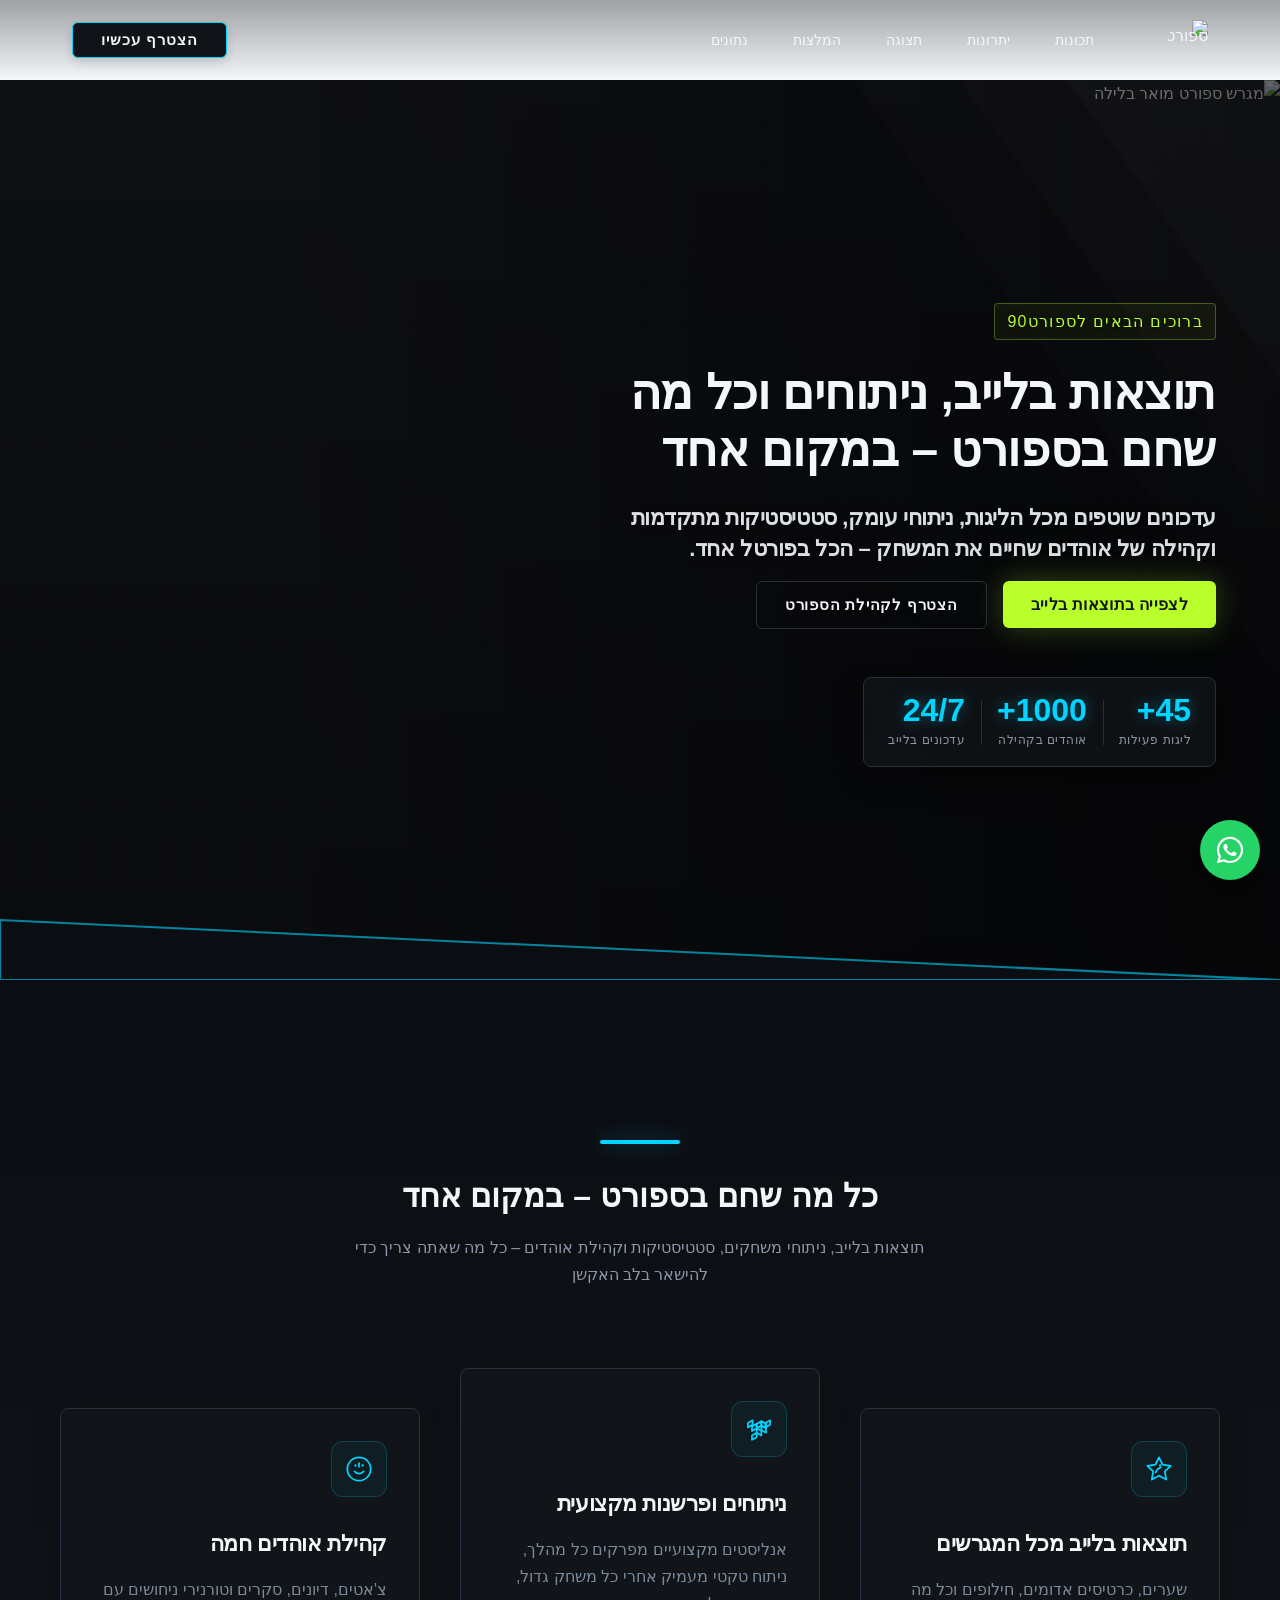
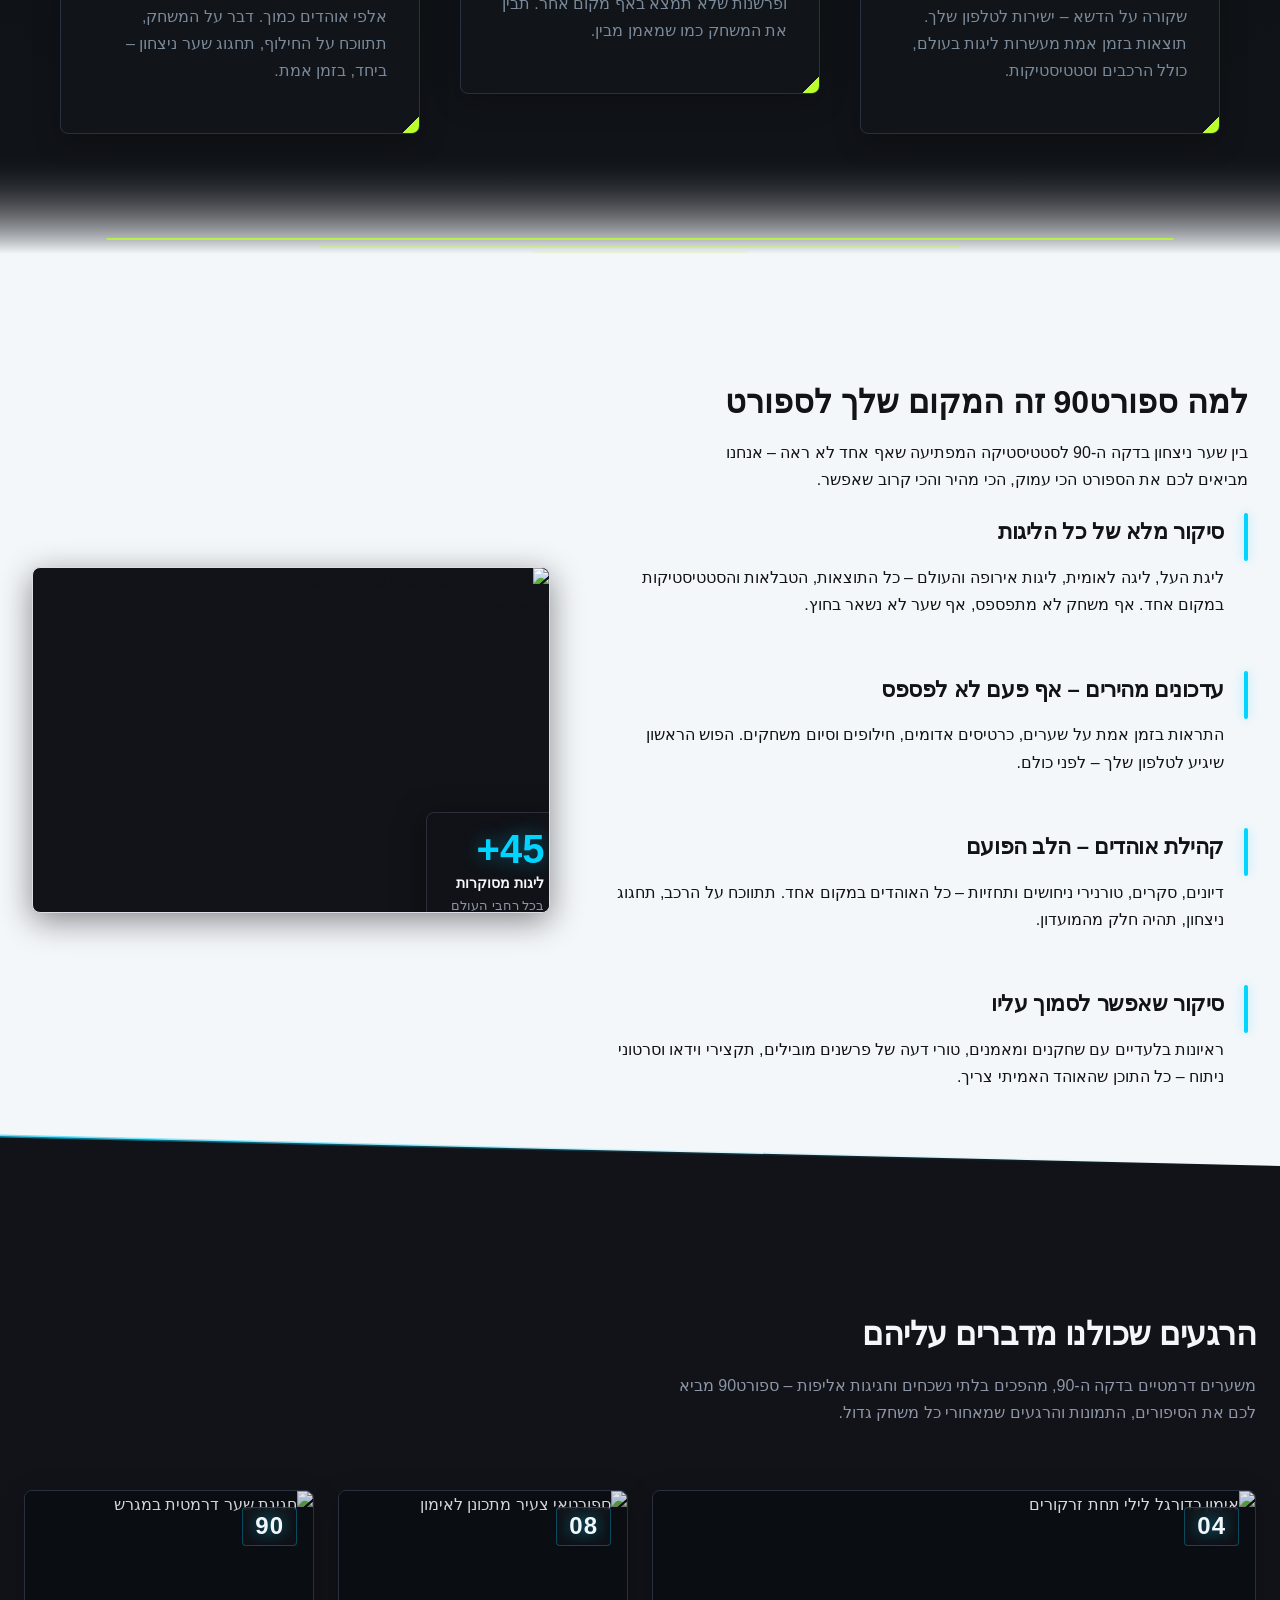
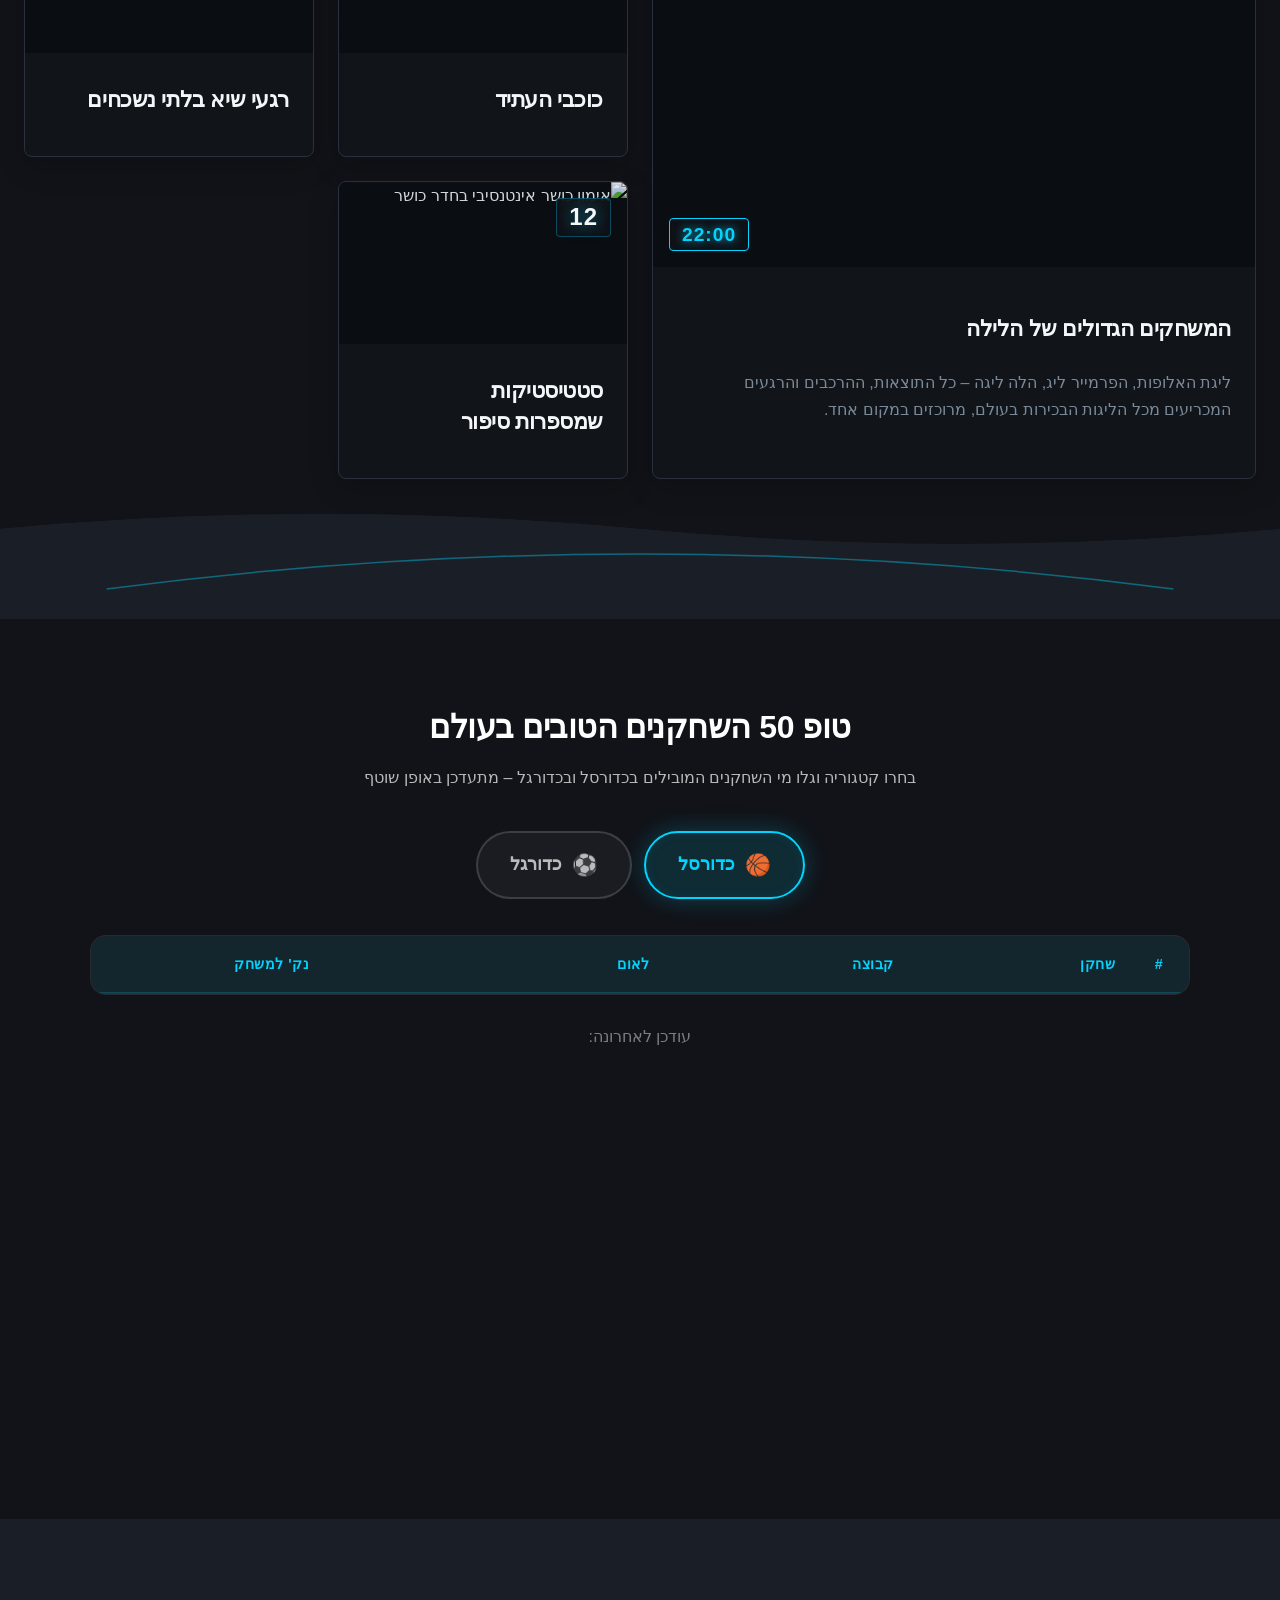
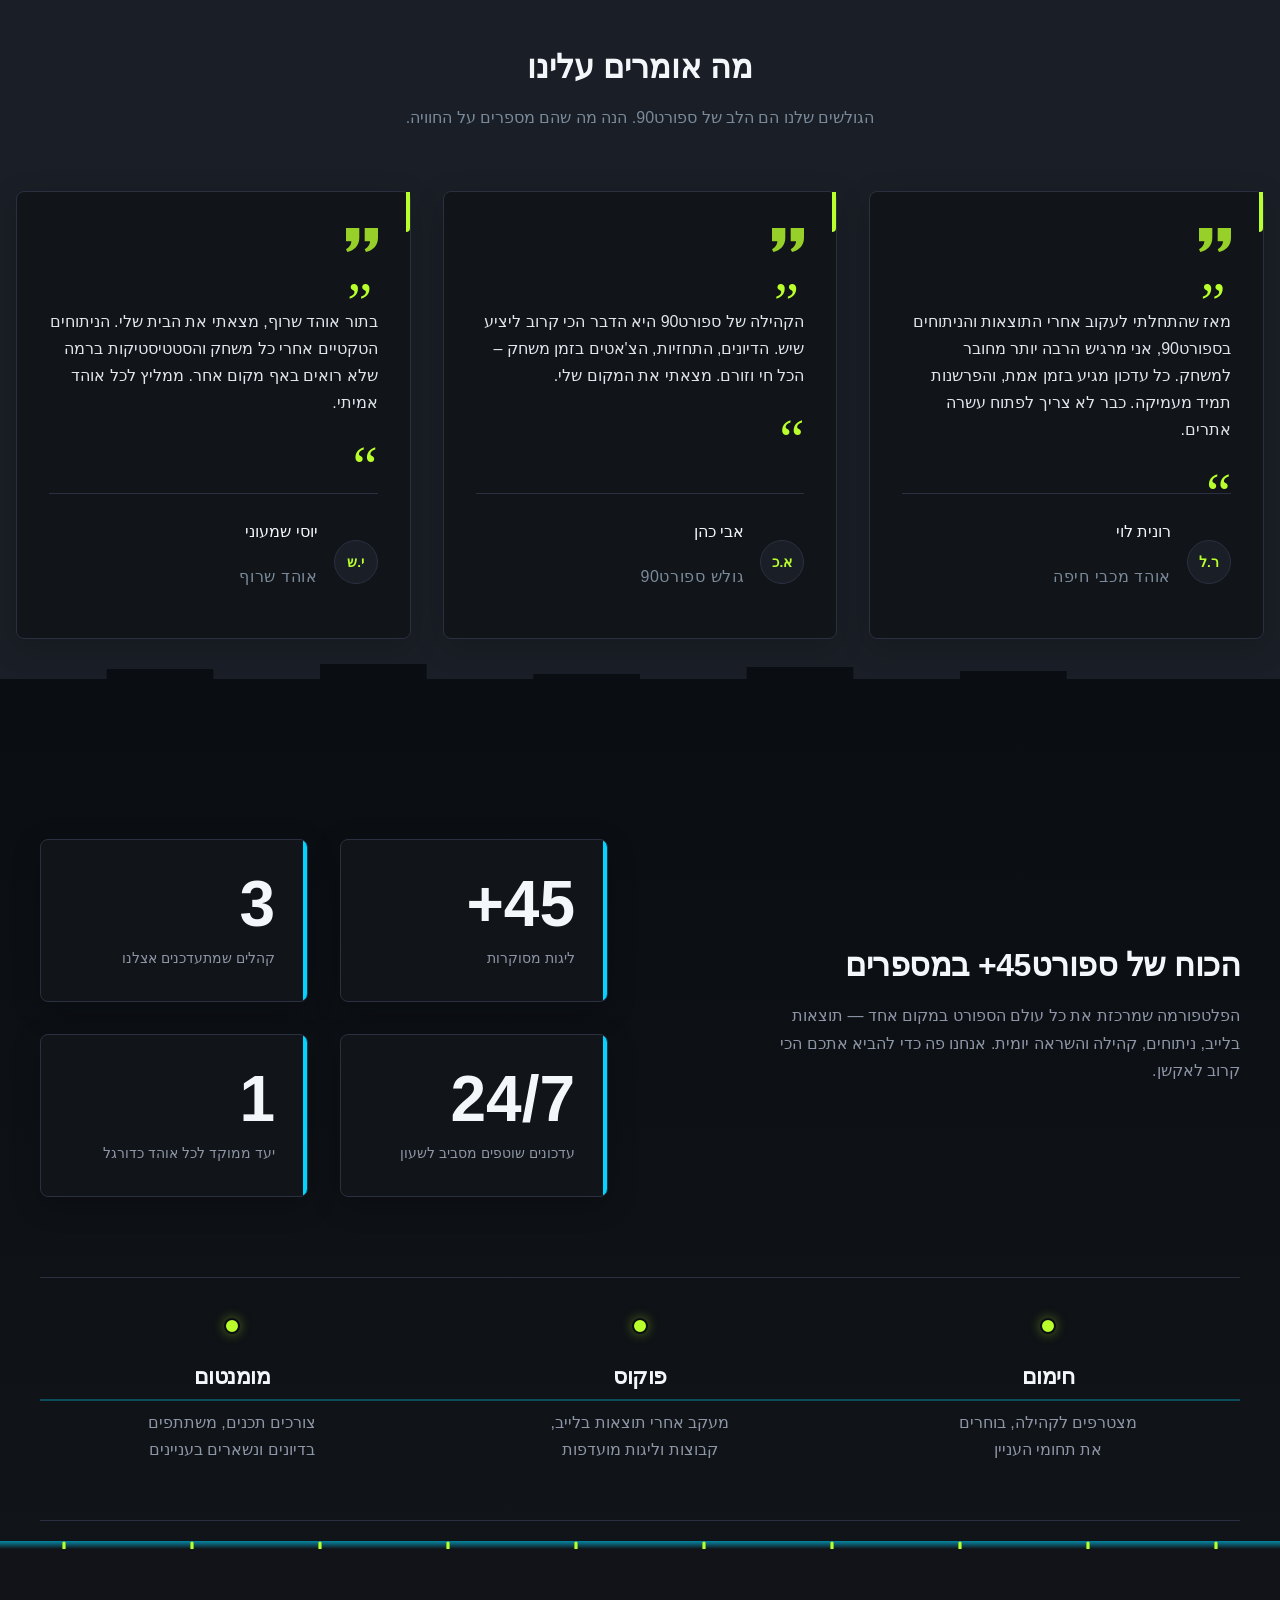
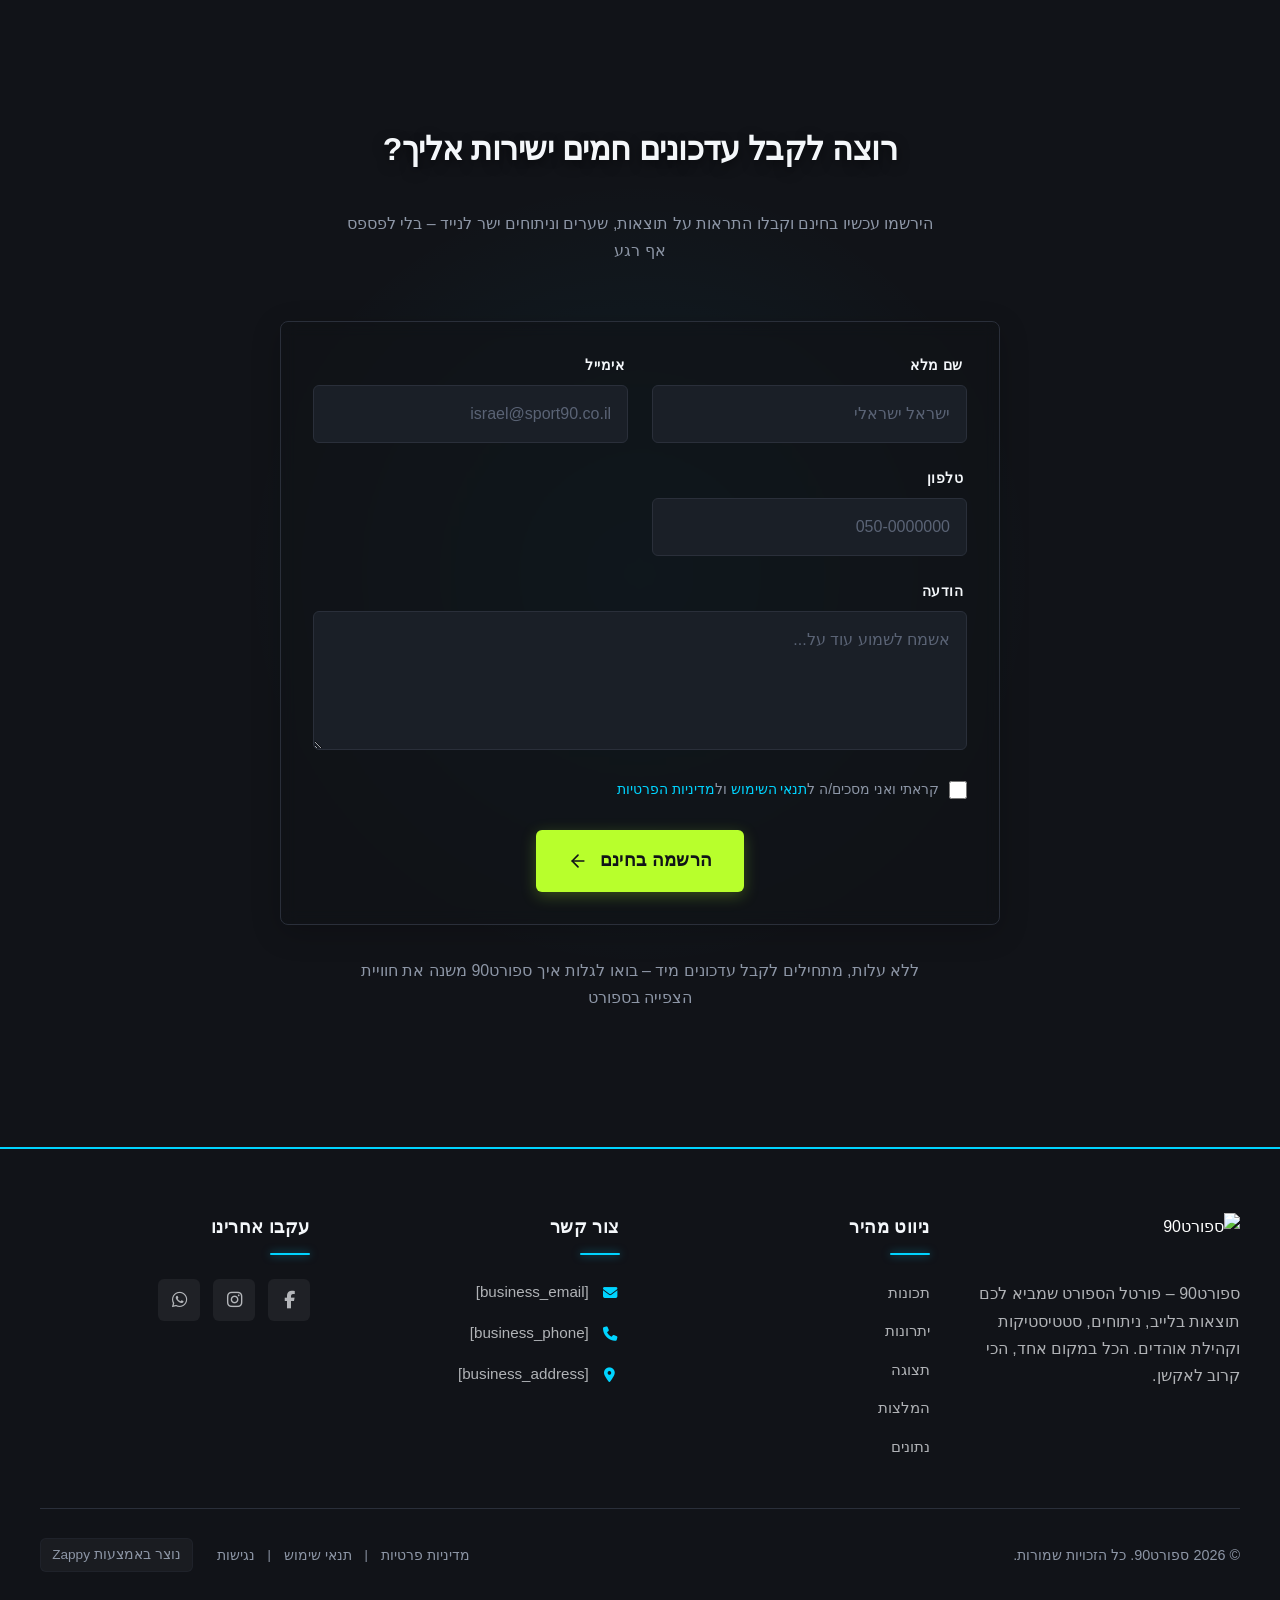
==== commit e67df219: "Background sync: Progressive GitHub Sync" ====
--- a/public/index.html
+++ b/public/index.html
@@ -1 +1 @@
-<!doctype html><html dir="rtl" lang="he"><head><meta charset="UTF-8"><meta content="width=device-width,initial-scale=1" name="viewport"><meta content="index, follow" name="robots"><title>תפסו את הרגע — תוצאות בלייב — ספורט90</title><meta content="ספורט90 מביא לכם את כל האקשן בזמן אמת: תוצאות בלייב, עדכוני כדורגל חמים וניתוחים שלא תרצו לפספס. היכנסו עכשיו ותישארו בלב המשחק!" name="description"><meta content="ספורט90, תוצאות בלייב, כדורגל ישיר, עדכוני ספורט, שידורים חיים" name="keywords"><link href="/assets/favicon.ico" rel="icon" type="image/x-icon"><link href="/assets/favicon-16x16.png" rel="icon" type="image/png" sizes="16x16"><link href="/assets/favicon-32x32.png" rel="icon" type="image/png" sizes="32x32"><link href="/assets/favicon-48x48.png" rel="icon" type="image/png" sizes="48x48"><link href="/assets/favicon-192x192.png" rel="icon" type="image/png" sizes="192x192"><link href="/assets/favicon-512x512.png" rel="icon" type="image/png" sizes="512x512"><link href="/assets/apple-touch-icon.png" rel="apple-touch-icon"><script>!function(){"use strict";var t="72db6867-3d82-4eb4-883c-431078862842",e="https://api.zappy5.com/api/analytics/track",a=18e5,n=2592e6,o=!0,i=!0,r=!0;var s=function(){var e="zappy_visitor_"+t,a=null;try{if(a=localStorage.getItem(e)){var o=JSON.parse(a),i=Date.now();if(i-o.created<n)return o.lastSeen=i,localStorage.setItem(e,JSON.stringify(o)),o.id}}catch(t){console.warn("Zappy Analytics: LocalStorage not available")}var r="zv_"+Date.now()+"_"+Math.random().toString(36).substr(2,9);try{localStorage.setItem(e,JSON.stringify({id:r,created:Date.now(),lastSeen:Date.now()}))}catch(t){}return r}(),c=function(){var e="zappy_session_"+t,n=null;try{if(n=sessionStorage.getItem(e)){var o=JSON.parse(n),i=Date.now();if(i-o.timestamp<a)return o.timestamp=i,sessionStorage.setItem(e,JSON.stringify(o)),o.id}}catch(t){console.warn("Zappy Analytics: SessionStorage not available")}var r="zs_"+Date.now()+"_"+Math.random().toString(36).substr(2,9);try{sessionStorage.setItem(e,JSON.stringify({id:r,timestamp:Date.now()}))}catch(t){}return r}();function l(a,n){n=n||{};var o={website_id:t,event_type:a,page_path:window.location.pathname,referrer:document.referrer||"direct",visitor_id:s,session_id:c,metadata:n};if(navigator.sendBeacon){var i=new Blob([JSON.stringify(o)],{type:"application/json"});navigator.sendBeacon(e,i)}else fetch(e,{method:"POST",headers:{"Content-Type":"application/json"},body:JSON.stringify(o),keepalive:!0}).catch(function(t){console.warn("Zappy Analytics: Failed to track event",t)})}o&&l("pageview",{title:document.title,url:window.location.href}),i&&document.addEventListener("click",function(t){var e=t.target;if("BUTTON"===e.tagName||e.closest("button")){var a="BUTTON"===e.tagName?e:e.closest("button");l("click",{element:"button",text:a.textContent.trim().substring(0,100),id:a.id||null,class:a.className||null})}else if("A"===e.tagName||e.closest("a")){var n="A"===e.tagName?e:e.closest("a");l("navigation",{element:"link",text:n.textContent.trim().substring(0,100),href:n.href,external:n.hostname!==window.location.hostname})}},!0),r&&document.addEventListener("submit",function(t){var e=t.target;l("form_submit",{form_id:e.id||null,form_name:e.name||null,form_action:e.action||null,form_method:e.method||"GET"})},!0);var d=Date.now();window.addEventListener("beforeunload",function(){l("page_unload",{time_on_page:Math.floor((Date.now()-d)/1e3),page_path:window.location.pathname})}),window.zappyAnalytics={track:l,getVisitorId:function(){return s},getSessionId:function(){return c}}}()</script><meta content="תפסו את הרגע — תוצאות בלייב — ספורט90" property="og:title"><meta content="ספורט90 מביא לכם את כל האקשן בזמן אמת: תוצאות בלייב, עדכוני כדורגל חמים וניתוחים שלא תרצו לפספס. היכנסו עכשיו ותישארו בלב המשחק!" property="og:description"><meta content="summary_large_image" name="twitter:card"><meta content="תפסו את הרגע — תוצאות בלייב — ספורט90" name="twitter:title"><meta content="ספורט90 מביא לכם את כל האקשן בזמן אמת: תוצאות בלייב, עדכוני כדורגל חמים וניתוחים שלא תרצו לפספס. היכנסו עכשיו ותישארו בלב המשחק!" name="twitter:description"><meta content="website" property="og:type"><meta content="he_IL" property="og:locale"><style>.skip-link{position:absolute;top:0;left:0;transform:translateY(-200%);padding:12px 18px;background:var(--bg-dark,#1a1a1a);color:var(--text-light,#fff);font-weight:600;border-radius:0 0 8px 0;z-index:10000}.skip-link:focus{transform:none;outline:2px solid var(--ring,#fff);outline-offset:2px}:focus-visible{outline:2px solid var(--ring,currentColor);outline-offset:3px}</style><link href="/assets/favicon.ico" rel="icon" type="image/x-icon"><link href="/assets/favicon-16x16.png" rel="icon" type="image/png" sizes="16x16"><link href="/assets/favicon-32x32.png" rel="icon" type="image/png" sizes="32x32"><link href="/assets/favicon-48x48.png" rel="icon" type="image/png" sizes="48x48"><link href="/assets/favicon-192x192.png" rel="icon" type="image/png" sizes="192x192"><link href="/assets/favicon-512x512.png" rel="icon" type="image/png" sizes="512x512"><link href="/assets/apple-touch-icon.png" rel="apple-touch-icon"><link href="https://cdn.jsdelivr.net/npm/vanilla-cookieconsent@3/dist/cookieconsent.css" rel="stylesheet"><style id="zappy-critical-above-fold-css">html{box-sizing:border-box;-webkit-text-size-adjust:100%}*,::after,::before{box-sizing:inherit}body{margin:0;min-width:320px;overflow-x:clip}img,svg,video{max-width:100%;height:auto}main{display:block}.container{width:min(100% - 32px,1200px);margin-inline:auto}.navbar,header .navbar,header[role=banner],nav.navbar{position:relative;z-index:1000;width:100%}.nav-container,.navbar .container{display:flex;align-items:center;justify-content:space-between;min-height:64px}.logo,.logo-link img{display:block;width:35px;height:35px;object-fit:contain}#navMenu,.nav-menu{list-style:none}.fa,.fa-brands,.fa-regular,.fa-solid,.fab,.far,.fas{display:inline-block;min-width:1em;text-align:center}html:not(#zappy-noop) .navbar:has(.nav-ecommerce-icons)>.phone-header-btn,html:not(#zappy-noop)[data-zappy-site-type=ecommerce] .phone-header-btn{display:none!important;visibility:hidden!important;width:0!important;height:0!important;pointer-events:none!important}.hero-section,.index-hero-section,section[class*=hero]{position:relative;overflow:hidden;min-height:560px}.hero-bg-image,.hero-bg-wrapper,section[class*=hero] [class*=hero-bg]{position:absolute;inset:0;width:100%;height:100%}.hero-bg-image img,.hero-bg-wrapper img,section[class*=hero] [data-hero-bg],section[class*=hero] img[data-hero-background=true]{width:100%!important;height:100%!important;object-fit:cover!important;display:block}.hero-content,section[class*=hero] .container{position:relative;z-index:2}@media(max-width:768px){:root{--header-height:72px;--total-header-height:72px;--zappy-mobile-menu-top:72px}html[data-zappy-site-type=ecommerce] body{padding-top:var(--total-header-height,72px)}html[data-zappy-site-type=ecommerce] body>.navbar:not(.zappy-catalog-menu),html[data-zappy-site-type=ecommerce] body>nav.navbar{position:fixed!important;top:0;left:0;right:0;z-index:100000;width:100%;margin-bottom:0}.zappy-catalog-menu{position:fixed;top:var(--header-height,72px);left:0;right:0;z-index:99999}.nav-container,.navbar .container{min-height:60px}#navMenu,.nav-menu{max-width:100vw;overflow-x:hidden}.hero-section,.index-hero-section,section[class*=hero]{min-height:100svh}.hero-bg-image,.hero-bg-wrapper,.hero-scrim{min-height:100svh}}</style><link href="/styles.css" rel="preload" as="style"><link href="/styles.css" rel="stylesheet" media="print" onload='this.media="all"'><noscript><link href="/styles.css" rel="stylesheet"></noscript><script>window.ZAPPY_WEBSITE_ID="72db6867-3d82-4eb4-883c-431078862842",window.ZAPPY_API_BASE="https://api.zappy5.com"</script><link href="/assets/site-index-hero-image-1.webp" rel="preload" as="image" fetchpriority="high"><style id="zappy-dropdown-submenu-styles">#navMenu li:has(.sub-menu),.nav-menu li:has(.sub-menu),.navbar li:has(.sub-menu),nav li:has(.sub-menu){position:relative}#navMenu .sub-menu,.nav-menu .sub-menu,.navbar .sub-menu,nav .sub-menu{display:block!important;position:absolute!important;top:100%;left:0;min-width:220px;background:#fff;border-radius:8px;box-shadow:0 8px 25px rgba(0,0,0,.15);padding:8px 0;opacity:0;visibility:hidden;transform:translateY(10px);transition:all .3s ease;z-index:1000;list-style:none;pointer-events:none}#navMenu li:hover>.sub-menu,.nav-menu li:hover>.sub-menu,.navbar li:hover>.sub-menu,nav li:hover>.sub-menu{opacity:1!important;visibility:visible!important;transform:translateY(0)!important;pointer-events:auto!important}.sub-menu li{list-style:none;margin:0;padding:0}.sub-menu a{display:block!important;padding:10px 16px!important;color:var(--text-dark,#333)!important;font-weight:500;text-decoration:none;white-space:nowrap;transition:background-color .2s}.sub-menu .zappy-nav-child>a{padding-left:28px!important;font-size:.9em!important;opacity:.85!important}[dir=rtl] .sub-menu .zappy-nav-child>a,html[lang=ar] .sub-menu .zappy-nav-child>a,html[lang=he] .sub-menu .zappy-nav-child>a{padding-left:10px!important;padding-right:28px!important}.sub-menu .zappy-nav-parent>a{font-weight:600!important}.sub-menu a:hover{background-color:#f5f5f5}[dir=rtl] .nav-menu .sub-menu,[dir=rtl] .navbar .sub-menu,[dir=rtl] nav .sub-menu,html[lang=ar] .nav-menu .sub-menu,html[lang=ar] .navbar .sub-menu,html[lang=ar] nav .sub-menu,html[lang=he] .nav-menu .sub-menu,html[lang=he] .navbar .sub-menu,html[lang=he] nav .sub-menu{left:auto!important;right:0!important}.sub-menu:empty,.sub-menu:not(:has(li)):not(:has(> a)),.sub-menu:not(:has(li:not(.zappy-hidden-menu-item))):not(:has(> a)){display:none!important;opacity:0!important;visibility:hidden!important;pointer-events:none!important}li:has(.menu-group-title):hover>.sub-menu{opacity:1!important;visibility:visible!important;transform:translateY(0)!important;pointer-events:auto!important}#navMenu>li>.menu-group-title,.nav-menu>li>.menu-group-title{display:inline-block;padding:.5rem 1rem;cursor:default;user-select:none}@media (max-width:768px){#navMenu .sub-menu,.nav-menu .sub-menu,.navbar .sub-menu,nav .sub-menu{position:static!important;transform:none!important;box-shadow:none!important;background:0 0!important;max-height:0;overflow:hidden;opacity:0;visibility:hidden;transition:max-height .3s ease,opacity .3s ease;padding:0!important;border-radius:0!important}#navMenu .sub-menu.mobile-expanded,.nav-menu .sub-menu.mobile-expanded,.navbar .sub-menu.mobile-expanded{max-height:none!important;overflow-y:visible!important;opacity:1!important;visibility:visible!important;padding:8px 0 8px 16px!important}[dir=rtl] .sub-menu.mobile-expanded,html[lang=he] .sub-menu.mobile-expanded{padding:8px 16px 8px 0!important}#navMenu li:hover>.sub-menu,.nav-menu li:hover>.sub-menu,.navbar li:hover>.sub-menu,nav li:hover>.sub-menu{opacity:0;visibility:hidden;pointer-events:none}#navMenu li>.sub-menu.mobile-expanded,.nav-menu li>.sub-menu.mobile-expanded,.navbar li>.sub-menu.mobile-expanded,nav li>.sub-menu.mobile-expanded{opacity:1!important;visibility:visible!important;pointer-events:auto!important}#navMenu li:has(.sub-menu),.nav-menu li:has(.sub-menu),.navbar li:has(.sub-menu),nav li:has(.sub-menu){display:flex!important;flex-wrap:wrap!important;align-items:center!important;position:relative!important;min-height:44px!important}#navMenu li:has(.sub-menu)>a,.nav-menu li:has(.sub-menu)>a,.navbar li:has(.sub-menu)>a,nav li:has(.sub-menu)>a{flex:1!important;min-width:0!important}#navMenu li:has(.sub-menu)>.menu-group-title,.nav-menu li:has(.sub-menu)>.menu-group-title,.navbar li:has(.sub-menu)>.menu-group-title,nav li:has(.sub-menu)>.menu-group-title{flex:1!important;min-width:0!important;padding:0!important;line-height:inherit!important}#navMenu li:has(.sub-menu)>.sub-menu,.nav-menu li:has(.sub-menu)>.sub-menu,.navbar li:has(.sub-menu)>.sub-menu,nav li:has(.sub-menu)>.sub-menu{flex-basis:100%!important;width:100%!important}#navMenu li:has(.sub-menu)>a [class*=arrow],#navMenu li:has(.sub-menu)>a [class*=chevron],.nav-menu li:has(.sub-menu)>a .fa-angle-down,.nav-menu li:has(.sub-menu)>a .fa-chevron-down,.nav-menu li:has(.sub-menu)>a [class*=arrow],.nav-menu li:has(.sub-menu)>a [class*=chevron],nav li:has(.sub-menu)>a [class*=arrow],nav li:has(.sub-menu)>a [class*=chevron]{display:none!important;visibility:hidden!important}.mobile-submenu-toggle{display:flex!important;align-items:center!important;justify-content:center!important;width:44px!important;height:auto!important;background:0 0!important;border:none!important;cursor:pointer!important;color:var(--text-light)!important;position:static!important;flex-shrink:0!important;align-self:stretch!important;z-index:2!important;padding:0!important;margin:0!important}.mobile-submenu-toggle::after{content:''!important;width:0!important;height:0!important;border-left:6px solid transparent!important;border-right:6px solid transparent!important;border-top:7px solid currentColor!important;transition:transform .3s ease!important}.mobile-submenu-toggle.expanded::after{transform:rotate(180deg)!important}.sub-menu a{padding:10px 0!important;display:block!important;color:var(--text-light)!important;white-space:normal!important}.sub-menu .zappy-nav-child>a{padding-left:28px!important;font-size:.9em!important;opacity:.85!important}[dir=rtl] .sub-menu .zappy-nav-child>a,html[lang=ar] .sub-menu .zappy-nav-child>a,html[lang=he] .sub-menu .zappy-nav-child>a{padding-left:0!important;padding-right:28px!important}.sub-menu .zappy-nav-parent>a{font-weight:600!important}#navMenu.active,.nav-menu.active{max-width:100vw!important;overflow-x:hidden!important;box-sizing:border-box!important}.navbar .sub-menu li a,.zappy-products-dropdown .sub-menu a,nav.navbar .sub-menu li a{color:var(--text-light)!important}}@media (min-width:769px){.mobile-submenu-toggle{display:none!important}}</style><style id="zappy-widget-visibility">html[dir=rtl] .whatsapp-float{right:20px!important;left:auto!important}html:not([dir]) .whatsapp-float,html[dir=ltr] .whatsapp-float{left:20px!important;right:auto!important}html[dir=rtl] #mic-access-tool-general-button,html[dir=rtl] #mic-init-access-tool #mic-access-tool-general-button,html[dir=rtl] #mic-init-access-tool .mic-access-tool-general-button,html[dir=rtl] ._access-icon,html[dir=rtl] .mic-access-tool-general-button{left:20px!important;right:auto!important}html:not([dir]) #mic-access-tool-general-button,html:not([dir]) #mic-init-access-tool #mic-access-tool-general-button,html:not([dir]) #mic-init-access-tool .mic-access-tool-general-button,html:not([dir]) ._access-icon,html:not([dir]) .mic-access-tool-general-button,html[dir=ltr] #mic-access-tool-general-button,html[dir=ltr] #mic-init-access-tool #mic-access-tool-general-button,html[dir=ltr] #mic-init-access-tool .mic-access-tool-general-button,html[dir=ltr] ._access-icon,html[dir=ltr] .mic-access-tool-general-button{right:20px!important;left:auto!important}@media (max-width:768px){.whatsapp-float{display:flex!important}}@media (min-width:769px){.whatsapp-float{display:flex!important}}@media (max-width:768px){#mic-access-tool-general-button,#mic-init-access-tool #mic-access-tool-general-button,#mic-init-access-tool .mic-access-tool-general-button,._access-icon,.mic-access-tool-general-button{display:flex!important;visibility:visible!important;opacity:1!important;pointer-events:auto!important}#mic-access-tool-box.opened-mic-access-tool,#mic-init-access-tool #mic-access-tool-box.opened-mic-access-tool,.mic-access-tool-box.opened-mic-access-tool{visibility:visible!important;opacity:1!important;pointer-events:auto!important}}@media (min-width:769px){#mic-access-tool-general-button,#mic-init-access-tool #mic-access-tool-general-button,#mic-init-access-tool .mic-access-tool-general-button,._access-icon,.mic-access-tool-general-button{display:flex!important;visibility:visible!important;opacity:1!important;pointer-events:auto!important}#mic-access-tool-box.opened-mic-access-tool,#mic-init-access-tool #mic-access-tool-box.opened-mic-access-tool,.mic-access-tool-box.opened-mic-access-tool{visibility:visible!important;opacity:1!important;pointer-events:auto!important}}</style></head><body><a href="#main" class="skip-link">דלג לתוכן הראשי</a><nav class="navbar" dir="rtl"><button class="mobile-toggle" aria-label="Menu" id="mobileToggle"><svg viewBox="0 0 24 24" fill="none" class="hamburger-icon" height="24" width="24"><path d="M3 12h18M3 6h18M3 18h18" stroke="currentColor" stroke-width="2" stroke-linecap="round"></path></svg> <svg viewBox="0 0 24 24" fill="none" class="close-icon" height="24" width="24" style="display:none"><path d="M18 6L6 18M6 6l12 12" stroke="currentColor" stroke-width="2" stroke-linecap="round"></path></svg></button> <button class="phone-header-btn" aria-label="Call" data-phone="[business_phone]"><svg viewBox="0 0 24 24" fill="currentColor" height="20" width="20"><path d="M22 16.92v3a2 2 0 0 1-2.18 2 19.79 19.79 0 0 1-8.63-3.07 19.5 19.5 0 0 1-6-6 19.79 19.79 0 0 1-3.07-8.67A2 2 0 0 1 4.11 2h3a2 2 0 0 1 2 1.72 12.84 12.84 0 0 0 .7 2.81 2 2 0 0 1-.45 2.11L8.09 9.91a16 16 0 0 0 6 6l1.27-1.27a2 2 0 0 1 2.11-.45 12.84 12.84 0 0 0 2.81.7A2 2 0 0 1 22 16.92z"></path></svg></button><div class="nav-container"><div class="nav-right-group"><div class="nav-brand"><a href="/" class="logo-link"><img alt="ספורט90" decoding="async" height="35" src="/assets/site-----image-1.webp" width="35" class="logo"></a></div><ul class="nav-menu" id="navMenu"><li><a href="#features">תכונות</a></li><li><a href="#benefits">יתרונות</a></li><li><a href="#showcase">תצוגה</a></li><li><a href="#testimonials">המלצות</a></li><li><a href="#stats">נתונים</a></li><li class="mobile-contact-link nav-cta-mobile-item"><a href="#cta" class="nav-cta-btn">הצטרף עכשיו</a></li></ul></div><div class="nav-cta-container"><a href="#cta" class="nav-cta-btn">הצטרף עכשיו</a></div></div></nav><script>window.addEventListener("load",function(){const e=document.querySelector(".navbar, nav, header");if(!e)return void console.log("[Navbar] Navbar element not found");let t=document.getElementById("mobileToggle")||document.querySelector(".mobile-toggle")||document.querySelector(".hamburger")||document.querySelector(".hamburger-menu")||document.querySelector(".menu-toggle")||document.querySelector(".burger-menu")||document.querySelector('[aria-label="Menu"]')||document.querySelector('[aria-label="תפריט"]');const o=document.querySelector(".phone-header-btn"),n=window.getComputedStyle(e);let r=n.backgroundColor;if(console.log("[Navbar] Initial navbar background:",r),"transparent"===r||"rgba(0, 0, 0, 0)"===r||r.startsWith("rgba")&&r.includes(", 0)")){const e=n.backgroundImage;if(e&&"none"!==e)console.log("[Navbar] Navbar has background image/gradient, using dark text"),r="rgb(240, 240, 240)";else{const e=window.getComputedStyle(document.body).backgroundColor;console.log("[Navbar] Navbar transparent, using body background:",e),r=e}}const a=r.match(/\d+/g);if(a&&a.length>=3){const e=(.299*parseInt(a[0])+.587*parseInt(a[1])+.114*parseInt(a[2]))/255;console.log("[Navbar] Mobile button colors preserved from Claude CSS (luminance:",e.toFixed(2)+")");const n=document.createElement("style");n.id="zappy-mobile-nav-fix";document.documentElement.lang;document.documentElement.dir,n.textContent='\n        /* Hide mobile buttons on desktop, show only on mobile */\n        @media (min-width: 769px) {\n          .mobile-toggle,\n          .phone-header-btn {\n            display: none !important;\n          }\n        }\n        \n        /* Show and position mobile buttons correctly on mobile */\n        @media (max-width: 768px) {\n          .navbar,\n          nav.navbar {\n            min-height: 70px !important;\n          }\n\n          .mobile-toggle,\n          .phone-header-btn {\n            position: absolute !important;\n            top: 0 !important;\n            bottom: 0 !important;\n            margin-top: auto !important;\n            margin-bottom: auto !important;\n            transform: none !important;\n            z-index: 1001 !important;\n            display: flex !important;\n            align-items: center !important;\n            justify-content: center !important;\n            width: 36px !important;\n            height: 36px !important;\n            border-radius: 50% !important;\n            border: none !important;\n            cursor: pointer !important;\n            padding: 6px !important;\n            background: none !important;\n            color: var(--nav-text, var(--text-light)) !important;\n            touch-action: manipulation !important;\n            -webkit-tap-highlight-color: transparent !important;\n          }\n\n          html[data-zappy-site-type="ecommerce"] .phone-header-btn,\n          body[data-zappy-site-type="ecommerce"] .phone-header-btn,\n          html[data-zappy-site-type="ecommerce"] header .phone-header-btn,\n          html[data-zappy-site-type="ecommerce"] nav .phone-header-btn {\n            display: none !important;\n            visibility: hidden !important;\n            width: 0 !important;\n            height: 0 !important;\n            min-width: 0 !important;\n            overflow: hidden !important;\n          }\n          \n          /* LTR positioning (default): hamburger LEFT, phone RIGHT */\n          html:not([dir="rtl"]):not([lang="he"]):not([lang="ar"]) .mobile-toggle,\n          html[dir="ltr"] .mobile-toggle {\n            left: 12px !important;\n            right: auto !important;\n          }\n          html:not([dir="rtl"]):not([lang="he"]):not([lang="ar"]) .phone-header-btn,\n          html[dir="ltr"] .phone-header-btn {\n            right: 12px !important;\n            left: auto !important;\n          }\n          \n          /* RTL positioning: hamburger RIGHT, phone LEFT */\n          html[dir="rtl"] .mobile-toggle,\n          html[lang="he"] .mobile-toggle,\n          html[lang="ar"] .mobile-toggle {\n            right: 12px !important;\n            left: auto !important;\n          }\n          html[dir="rtl"] .phone-header-btn,\n          html[lang="he"] .phone-header-btn,\n          html[lang="ar"] .phone-header-btn {\n            left: 12px !important;\n            right: auto !important;\n          }\n          \n          /* CRITICAL: Ensure nav-container has min-height on mobile */\n          /* All children are positioned absolutely/fixed on mobile, so height:auto collapses to 0 */\n          .nav-container {\n            min-height: 70px !important;\n            position: relative !important;\n          }\n          \n          /* Ensure SVG icons are properly sized and inherit color */\n          .mobile-toggle svg,\n          .phone-header-btn svg {\n            width: 24px !important;\n            height: 24px !important;\n            /* Don\'t force display - let JavaScript control hamburger/close toggle */\n          }\n          \n          /* Reset nav-cta-container on mobile - remove desktop box-shadow/padding */\n          /* that creates a visible ghost box when CTA button is hidden */\n          .nav-cta-container {\n            box-shadow: none !important;\n            padding: 0 !important;\n          }\n          \n          /* Hide nav-cta-container entirely on mobile when there\'s no lang-switcher */\n          /* (only the CTA button is inside, and it\'s hidden on mobile) */\n          .nav-cta-container:not(:has(.lang-switcher)) {\n            display: none !important;\n          }\n          \n          /* CRITICAL: Prevent hero image fade gradient from bleeding over headline text */\n          /* The .image-fade-gradient has bottom: -30px (extends below parent) */\n          /* On mobile stacked layout, this overlaps the h1 text below the image */\n          .hero-image-column {\n            overflow: hidden !important;\n          }\n          .image-fade-gradient {\n            bottom: 0 !important;\n          }\n          \n          /* Hide desktop language switcher on mobile - hamburger menu handles it */\n          /* High specificity to override stored CSS */\n          .lang-switcher,\n          .nav-cta-container .lang-switcher,\n          .nav-container .lang-switcher,\n          .navbar .lang-switcher,\n          .navbar .nav-cta-container .lang-switcher {\n            display: none !important;\n          }\n        }\n      ';const r=document.getElementById("zappy-mobile-nav-fix");r&&r.remove(),document.head.appendChild(n),console.log("[Navbar] Critical CSS injected for mobile nav positioning");const i=window.innerWidth<=768;if(t){const e=t.querySelector(".hamburger-icon"),o=t.querySelector(".close-icon");e&&(e.style.setProperty("width","24px","important"),e.style.setProperty("height","24px","important"),e.style.setProperty("display","block","important")),o&&(o.style.setProperty("width","24px","important"),o.style.setProperty("height","24px","important"),o.style.setProperty("display","none","important")),i?(t.style.setProperty("position","absolute","important"),t.style.setProperty("top","0","important"),t.style.setProperty("bottom","0","important"),t.style.setProperty("margin-top","auto","important"),t.style.setProperty("margin-bottom","auto","important"),t.style.setProperty("transform","none","important"),t.style.setProperty("z-index","1001","important"),t.style.removeProperty("left"),t.style.removeProperty("right"),console.log("[Navbar] Mobile toggle positioning applied (mobile viewport)")):(t.style.removeProperty("position"),t.style.removeProperty("top"),t.style.removeProperty("transform"),t.style.removeProperty("z-index"),t.style.removeProperty("left"),t.style.removeProperty("right"),console.log("[Navbar] Desktop viewport - cleared mobile toggle inline positioning"))}if(o){const e=o.querySelector("svg");e&&(e.style.width="24px",e.style.height="24px",e.setAttribute("width","24"),e.setAttribute("height","24")),i?(o.style.setProperty("position","absolute","important"),o.style.setProperty("top","0","important"),o.style.setProperty("bottom","0","important"),o.style.setProperty("margin-top","auto","important"),o.style.setProperty("margin-bottom","auto","important"),o.style.setProperty("transform","none","important"),o.style.setProperty("z-index","1001","important"),o.style.removeProperty("left"),o.style.removeProperty("right"),console.log("[Navbar] Phone button positioning applied (mobile viewport)")):(o.style.removeProperty("position"),o.style.removeProperty("top"),o.style.removeProperty("transform"),o.style.removeProperty("z-index"),o.style.removeProperty("left"),o.style.removeProperty("right"),console.log("[Navbar] Desktop viewport - cleared phone button inline positioning"))}}else console.log("[Navbar] Could not parse background color:",r);t=document.getElementById("mobileToggle")||document.querySelector(".mobile-toggle")||document.querySelector(".hamburger")||document.querySelector(".hamburger-menu")||document.querySelector(".menu-toggle")||document.querySelector(".burger-menu")||document.querySelector('[aria-label="Menu"]')||document.querySelector('[aria-label="תפריט"]');const i=document.getElementById("navMenu")||document.querySelector(".nav-menu")||document.querySelector(".nav-links")||document.querySelector("nav ul:not(.submenu)");if(!t||!i)return void console.log("[Navbar] Mobile toggle or menu not found:",{toggle:!!t,menu:!!i});i.id||(i.id="navMenu"),console.log("[Navbar] Initializing mobile menu...");const l=t.cloneNode(!0);t.parentNode.replaceChild(l,t);var s=0;function p(e){var t=Date.now();t-s<300||(s=t,function(e){e.preventDefault(),e.stopPropagation();const t=l.querySelector(".hamburger-icon"),o=l.querySelector(".close-icon");i.classList.contains("active")?(i.classList.remove("active"),t&&t.style.setProperty("display","block","important"),o&&o.style.setProperty("display","none","important"),document.body.style.overflow="",document.body.classList.remove("menu-open"),console.log("[Navbar] Menu closed")):(i.classList.add("active"),t&&t.style.setProperty("display","none","important"),o&&o.style.setProperty("display","block","important"),document.body.style.overflow="hidden",document.body.classList.add("menu-open"),console.log("[Navbar] Menu opened"))}(e))}l.addEventListener("click",p),l.addEventListener("touchend",p),document.addEventListener("keydown",function(e){if(("Escape"===e.key||"Esc"===e.key)&&i.classList.contains("active")){const e=l.querySelector(".hamburger-icon"),t=l.querySelector(".close-icon");i.classList.remove("active"),e&&e.style.setProperty("display","block","important"),t&&t.style.setProperty("display","none","important"),document.body.style.overflow="",document.body.classList.remove("menu-open"),console.log("[Navbar] Menu closed (Escape)")}}),i.querySelectorAll("a").forEach(function(e){e.addEventListener("click",function(){if("#"===this.getAttribute("href"))return;const e=l.querySelector(".hamburger-icon"),t=l.querySelector(".close-icon");i.classList.remove("active"),e&&e.style.setProperty("display","block","important"),t&&t.style.setProperty("display","none","important"),document.body.style.overflow="",document.body.classList.remove("menu-open"),console.log("[Navbar] Menu closed (link clicked)")})});var m=i.querySelectorAll(".dropdown-toggle");m.forEach(function(e){e.addEventListener("click",function(e){e.preventDefault(),e.stopPropagation();var t=this.closest(".nav-dropdown");t&&(t.parentNode.querySelectorAll(".nav-dropdown.open").forEach(function(e){e!==t&&e.classList.remove("open")}),t.classList.toggle("open"),console.log("[Navbar] Dropdown toggled:",t.classList.contains("open")?"open":"closed"))})}),document.addEventListener("click",function(e){e.target.closest(".nav-dropdown")||document.querySelectorAll(".nav-dropdown.open").forEach(function(e){e.classList.remove("open")})}),console.log("[Navbar] Dropdown handlers initialized for "+m.length+" dropdowns"),o&&o.addEventListener("click",function(){const e=document.querySelectorAll('a[href^="tel:"]'),t=e.length>0?e[0].getAttribute("href").replace("tel:",""):"[business_phone]";window.location.href="tel:"+t,console.log("[Navbar] Phone button clicked")}),console.log("[Navbar] Mobile menu initialized successfully")})</script><main id="main"><section class="index-hero-section" data-band-index="0" data-layout-spec="בית-hero" id="hero" data-hero-type="fullscreen-scrim"><img alt="מגרש ספורט מואר בלילה" decoding="async" height="600" src="/assets/site-index-hero-image-1.webp" width="1200" data-context="A dramatic night stadium or training field under powerful floodlights, vibrant cyan and electric lime beams cutting through a dark sky, cinematic sports atmosphere" data-placeholder="index-hero-image-1" fetchpriority="high" loading="eager" class="hero-bg-img" data-hero-bg="true"><div class="hero-scrim" aria-hidden="true"></div><div class="stadium-light-rays" aria-hidden="true"><svg viewBox="0 0 600 600" xmlns="http://www.w3.org/2000/svg" preserveAspectRatio="none" aria-hidden="true" data-no-icon-edit="true"><polygon fill="#FFFFFF" opacity="0.04" points="600,0 400,0 600,200"></polygon><polygon fill="#FFFFFF" opacity="0.03" points="600,0 300,0 600,300"></polygon><polygon fill="#FFFFFF" opacity="0.02" points="600,0 200,0 600,400"></polygon></svg></div><div class="dark-grid-overlay" aria-hidden="true"></div><div class="hero-content-group"><p class="hero-eyebrow">ברוכים הבאים לספורט90</p><h1 class="hero-headline">תוצאות בלייב, ניתוחים וכל מה שחם בספורט – במקום אחד</h1><h3 class="hero-subtitle">עדכונים שוטפים מכל הליגות, ניתוחי עומק, סטטיסטיקות מתקדמות וקהילה של אוהדים שחיים את המשחק – הכל בפורטל אחד.</h3><div class="hero-cta-group"><a href="#contact" class="btn btn-primary">לצפייה בתוצאות בלייב</a> <a href="#services" class="btn btn-secondary">הצטרף לקהילת הספורט</a></div><div class="hero-trust-strip"><div class="trust-item"><span class="trust-number">45+</span> <span class="trust-label">ליגות פעילות</span></div><div class="trust-item"><span class="trust-number">1000+</span> <span class="trust-label">אוהדים בקהילה</span></div><div class="trust-item"><span class="trust-number">24/7</span> <span class="trust-label">עדכונים בלייב</span></div></div></div><div class="hero-divider-wrapper"><svg viewBox="0 0 1200 80" xmlns="http://www.w3.org/2000/svg" preserveAspectRatio="none" aria-hidden="true" data-no-icon-edit="true"><defs><linearGradient id="neonGlow" x1="0%" x2="100%" y1="0%" y2="0%"><stop offset="0%" stop-color="#00D4FF" stop-opacity="0.8"></stop><stop offset="100%" stop-color="#00D4FF" stop-opacity="0"></stop></linearGradient></defs><path d="M0,80 L0,20 L1200,80 Z" fill="#0A0D12"></path><path d="M0,80 L0,20 L1200,80 Z" stroke="var(--secondary)" stroke-width="2" fill="#0A0D12" opacity="0.6"></path></svg></div></section><section class="index-features-section" data-band-index="1" data-layout-spec="בית-features" id="features"><div class="index-features-section__container"><div class="index-features-section__header"><span class="index-features-section__accent-line" aria-hidden="true"></span><h2 class="index-features-section__heading">כל מה שחם בספורט – במקום אחד</h2><p class="index-features-section__subheading">תוצאות בלייב, ניתוחי משחקים, סטטיסטיקות וקהילת אוהדים – כל מה שאתה צריך כדי להישאר בלב האקשן</p></div><div class="index-features-section__grid"><article class="index-features-section__card index-features-section__card--start"><div class="index-features-section__card-icon-wrap"><svg viewBox="0 0 24 24" fill="none" class="index-features-section__card-icon" data-element-type="icon" data-icon-type="svg" xmlns="http://www.w3.org/2000/svg"><path d="M12 2L15.09 8.26L22 9.27L17 14.14L18.18 21.02L12 17.77L5.82 21.02L7 14.14L2 9.27L8.91 8.26L12 2Z" stroke="currentColor" stroke-width="1.5" stroke-linejoin="round"></path><path d="M9 15L10.5 12.5L13.5 10.5" stroke="currentColor" stroke-width="1.5" stroke-linejoin="round" stroke-linecap="round"></path><circle cx="13" cy="9" fill="currentColor" r="1"></circle></svg></div><h3 class="index-features-section__card-title">תוצאות בלייב מכל המגרשים</h3><p class="index-features-section__card-text">שערים, כרטיסים אדומים, חילופים וכל מה שקורה על הדשא – ישירות לטלפון שלך. תוצאות בזמן אמת מעשרות ליגות בעולם, כולל הרכבים וסטטיסטיקות.</p><div class="index-features-section__card-corner" aria-hidden="true"></div></article><article class="index-features-section__card index-features-section__card--center"><div class="index-features-section__card-icon-wrap"><svg viewBox="0 0 24 24" fill="none" class="index-features-section__card-icon" data-element-type="icon" data-icon-type="svg" xmlns="http://www.w3.org/2000/svg"><path d="M6.5 8.3V4.5L2.5 6.8V10.6L6.5 8.3Z" stroke="currentColor" stroke-width="1.5" stroke-linejoin="round"></path><path d="M21.5 8.3V4.5L17.5 6.8V10.6L21.5 8.3Z" stroke="currentColor" stroke-width="1.5" stroke-linejoin="round"></path><path d="M14 5.3V9.1L10 11.4V7.6L14 5.3Z" stroke="currentColor" stroke-width="1.5" stroke-linejoin="round"></path><path d="M14 5.3L18 7.6V11.4L14 9.1V5.3Z" stroke="currentColor" stroke-width="1.5" stroke-linejoin="round"></path><path d="M10 7.6L6 9.9V13.7L10 11.4V7.6Z" stroke="currentColor" stroke-width="1.5" stroke-linejoin="round"></path><path d="M14 9.1L18 11.4V15.2L14 12.9V9.1Z" stroke="currentColor" stroke-width="1.5" stroke-linejoin="round"></path><path d="M10 11.4L14 13.7V17.5L10 15.2V11.4Z" stroke="currentColor" stroke-width="1.5" stroke-linejoin="round"></path><path d="M10 15.2L6 17.5V21.3L10 19V15.2Z" stroke="currentColor" stroke-width="1.5" stroke-linejoin="round"></path></svg></div><h3 class="index-features-section__card-title">ניתוחים ופרשנות מקצועית</h3><p class="index-features-section__card-text">אנליסטים מקצועיים מפרקים כל מהלך, ניתוח טקטי מעמיק אחרי כל משחק גדול, ופרשנות שלא תמצא באף מקום אחר. תבין את המשחק כמו שמאמן מבין.</p><div class="index-features-section__card-corner" aria-hidden="true"></div></article><article class="index-features-section__card index-features-section__card--end"><div class="index-features-section__card-icon-wrap"><svg viewBox="0 0 24 24" fill="none" class="index-features-section__card-icon" data-element-type="icon" data-icon-type="svg" xmlns="http://www.w3.org/2000/svg"><path d="M12 22C17.5228 22 22 17.5228 22 12C22 6.47715 17.5228 2 12 2C6.47715 2 2 6.47715 2 12C2 17.5228 6.47715 22 12 22Z" stroke="currentColor" stroke-width="1.5"></path><path d="M8 14C8 14 9.5 16 12 16C14.5 16 16 14 16 14" stroke="currentColor" stroke-width="1.5" stroke-linejoin="round" stroke-linecap="round"></path><path d="M9 9H9.01" stroke="currentColor" stroke-width="2" stroke-linejoin="round" stroke-linecap="round"></path><path d="M15 9H15.01" stroke="currentColor" stroke-width="2" stroke-linejoin="round" stroke-linecap="round"></path><path d="M12 7V10" stroke="currentColor" stroke-width="1.5" stroke-linecap="round"></path></svg></div><h3 class="index-features-section__card-title">קהילת אוהדים חמה</h3><p class="index-features-section__card-text">צ'אטים, דיונים, סקרים וטורנירי ניחושים עם אלפי אוהדים כמוך. דבר על המשחק, תתווכח על החילוף, תחגוג שער ניצחון – ביחד, בזמן אמת.</p><div class="index-features-section__card-corner" aria-hidden="true"></div></article></div></div><div class="index-features-section__divider-wrapper" aria-hidden="true"><svg viewBox="0 0 1200 100" xmlns="http://www.w3.org/2000/svg" preserveAspectRatio="none" aria-hidden="true" data-no-icon-edit="true"><defs><linearGradient id="dividerFade" x1="0" x2="0" y1="0" y2="1"><stop offset="0%" stop-color="var(--bg-dark)" stop-opacity="0"></stop><stop offset="100%" stop-color="var(--bg-light)" stop-opacity="1"></stop></linearGradient></defs><rect fill="url(#dividerFade)" height="100" width="1200" x="0" y="0"></rect><line x1="100" x2="1100" y1="85" y2="85" opacity="0.8" stroke="var(--accent)" stroke-width="2"></line><line x1="300" x2="900" y1="92" y2="92" opacity="0.5" stroke="var(--accent)" stroke-width="1.5"></line><line x1="500" x2="700" y1="98" y2="98" opacity="0.3" stroke="var(--accent)" stroke-width="1"></line></svg></div></section><section class="index-benefits-section" data-band-index="2" data-layout-spec="בית-benefits" id="benefits"><div class="benefits-container"><div class="benefits-content"><h2>למה ספורט90 זה המקום שלך לספורט</h2><p class="benefits-intro">בין שער ניצחון בדקה ה-90 לסטטיסטיקה המפתיעה שאף אחד לא ראה – אנחנו מביאים לכם את הספורט הכי עמוק, הכי מהיר והכי קרוב שאפשר.</p><div class="benefit-rows"><div class="benefit-item"><div class="benefit-marker" aria-hidden="true"></div><div class="benefit-text"><h3>סיקור מלא של כל הליגות</h3><p>ליגת העל, ליגה לאומית, ליגות אירופה והעולם – כל התוצאות, הטבלאות והסטטיסטיקות במקום אחד. אף משחק לא מתפספס, אף שער לא נשאר בחוץ.</p></div></div><div class="benefit-item"><div class="benefit-marker" aria-hidden="true"></div><div class="benefit-text"><h3>עדכונים מהירים – אף פעם לא לפספס</h3><p>התראות בזמן אמת על שערים, כרטיסים אדומים, חילופים וסיום משחקים. הפוש הראשון שיגיע לטלפון שלך – לפני כולם.</p></div></div><div class="benefit-item"><div class="benefit-marker" aria-hidden="true"></div><div class="benefit-text"><h3>קהילת אוהדים – הלב הפועם</h3><p>דיונים, סקרים, טורנירי ניחושים ותחזיות – כל האוהדים במקום אחד. תתווכח על הרכב, תחגוג ניצחון, תהיה חלק מהמועדון.</p></div></div><div class="benefit-item"><div class="benefit-marker" aria-hidden="true"></div><div class="benefit-text"><h3>סיקור שאפשר לסמוך עליו</h3><p>ראיונות בלעדיים עם שחקנים ומאמנים, טורי דעה של פרשנים מובילים, תקצירי וידאו וסרטוני ניתוח – כל התוכן שהאוהד האמיתי צריך.</p></div></div></div></div><div class="benefits-media"><div class="image-panel"><img alt="צילום אקשן ספורטיבי של אצן צעיר על מסלול ריצה מקצועי בתאורת ערב דרמטית" decoding="async" height="400" src="/assets/site-index-benefits-image-1.webp" width="600" data-context="Close-up cinematic sports action: young athlete sprinting on a professional track at dusk, motion blur on background, floodlit stadium atmosphere, dynamic low-angle shot emphasizing speed and determination for a premium sports brand website" data-placeholder="index-benefits-image-1" fetchpriority="low" loading="lazy"><div class="stat-tile"><span class="stat-number">45+</span> <span class="stat-label">ליגות מסוקרות</span> <span class="stat-sub">בכל רחבי העולם</span></div></div></div></div><div class="index-benefits-divider-wrapper" aria-hidden="true"><svg viewBox="0 0 1200 80" xmlns="http://www.w3.org/2000/svg" preserveAspectRatio="none" aria-hidden="true" data-no-icon-edit="true"><defs><linearGradient id="cyanGlow" x1="0%" x2="100%" y1="0%" y2="0%"><stop offset="0%" stop-color="var(--secondary)" stop-opacity="0.6"></stop><stop offset="50%" stop-color="var(--secondary)" stop-opacity="0.15"></stop><stop offset="100%" stop-color="var(--secondary)" stop-opacity="0"></stop></linearGradient></defs><path d="M0,80 L0,30 L1200,60 L1200,80 Z" fill="var(--bg-dark)"></path><path d="M0,30 L1200,60" stroke="url(#cyanGlow)" stroke-width="3" fill="var(--bg-dark)"></path></svg></div></section><section class="index-showcase-section" data-band-index="3" data-layout-spec="בית-showcase" id="showcase"><div class="showcase-container"><div class="showcase-header"><h2 class="showcase-title">הרגעים שכולנו מדברים עליהם</h2><p class="showcase-subtitle">משערים דרמטיים בדקה ה-90, מהפכים בלתי נשכחים וחגיגות אליפות – ספורט90 מביא לכם את הסיפורים, התמונות והרגעים שמאחורי כל משחק גדול.</p></div><div class="showcase-grid"><div class="showcase-tile showcase-tile--wide"><div class="showcase-tile-media"><img alt="אימון כדורגל לילי תחת זרקורים" decoding="async" height="533" src="/assets/site-index-showcase-image-1.webp" width="800" data-context="Intense night football training session under stadium floodlights, dramatic shadows, motion blur on the ball, cinematic dark atmosphere" data-placeholder="index-showcase-image-1" fetchpriority="low" loading="lazy"><div class="tile-overlay"></div><div class="tile-label tile-label--score">04</div><div class="tile-label tile-label--time">22:00</div></div><div class="showcase-tile-content"><h3 class="tile-title">המשחקים הגדולים של הלילה</h3><p class="tile-desc">ליגת האלופות, הפרמייר ליג, הלה ליגה – כל התוצאות, ההרכבים והרגעים המכריעים מכל הליגות הבכירות בעולם, מרוכזים במקום אחד.</p></div></div><div class="showcase-tile"><div class="showcase-tile-media"><img alt="ספורטאי צעיר מתכונן לאימון" decoding="async" height="300" src="/assets/site-index-showcase-image-2.webp" width="400" data-context="Close-up of a young athlete tying shoelaces on a track field, early morning light, determination in posture, shallow depth of field" data-placeholder="index-showcase-image-2" fetchpriority="low" loading="lazy"><div class="tile-overlay"></div><div class="tile-label tile-label--score">08</div></div><div class="showcase-tile-content"><h3 class="tile-title">כוכבי העתיד</h3></div></div><div class="showcase-tile"><div class="showcase-tile-media"><img alt="חגיגת שער דרמטית במגרש" decoding="async" height="300" src="/assets/site-index-showcase-image-3.webp" width="400" data-context="Emotional moment of a football team celebrating a goal, floodlights and rain, high contrast, dramatic sports photography style" data-placeholder="index-showcase-image-3" fetchpriority="low" loading="lazy"><div class="tile-overlay"></div><div class="tile-label tile-label--score">90</div></div><div class="showcase-tile-content"><h3 class="tile-title">רגעי שיא בלתי נשכחים</h3></div></div><div class="showcase-tile"><div class="showcase-tile-media"><img alt="אימון כושר אינטנסיבי בחדר כושר" decoding="async" height="300" src="/assets/site-index-showcase-image-4.webp" width="400" data-context="A woman doing a high-intensity fitness routine with kettlebells in a dark gym, sweat and focus, dramatic rim lighting, cyan accents" data-placeholder="index-showcase-image-4" fetchpriority="low" loading="lazy"><div class="tile-overlay"></div><div class="tile-label tile-label--score">12</div></div><div class="showcase-tile-content"><h3 class="tile-title">סטטיסטיקות שמספרות סיפור</h3></div></div></div></div><div class="showcase-divider-wrapper"><svg viewBox="0 0 1200 120" xmlns="http://www.w3.org/2000/svg" preserveAspectRatio="none" aria-hidden="true" data-no-icon-edit="true"><defs><radialGradient cx="50%" cy="0%" fx="50%" fy="0%" id="lightCone" r="100%"><stop offset="0%" stop-color="var(--secondary)" stop-opacity="0.15"></stop><stop offset="60%" stop-color="var(--secondary)" stop-opacity="0.02"></stop><stop offset="100%" stop-color="var(--bg-dark)" stop-opacity="1"></stop></radialGradient></defs><path d="M0,120 L0,30 Q300,0 600,30 Q900,60 1200,30 L1200,120 Z" fill="#1A1F27"></path><path d="M0,120 L0,30 Q300,0 600,30 Q900,60 1200,30 L1200,120 Z" fill="#1A1F27"></path><path d="M100,90 Q600,20 1100,90" stroke="var(--secondary)" stroke-width="1.5" fill="#1A1F27" stroke-opacity="0.4"></path></svg></div></section><section class="index-testimonials-section" data-band-index="4" data-layout-spec="בית-testimonials" id="testimonials"><div class="index-testimonials-section__container"><header class="index-testimonials-section__header"><h2 class="index-testimonials-section__title">מה אומרים עלינו</h2><p class="index-testimonials-section__subtitle">הגולשים שלנו הם הלב של ספורט90. הנה מה שהם מספרים על החוויה.</p></header><div class="index-testimonials-section__grid"><article class="index-testimonials-card"><div class="index-testimonials-card__accent" aria-hidden="true"></div><svg viewBox="0 0 24 24" fill="currentColor" class="index-testimonials-card__quote-icon" data-element-type="icon" data-icon-type="svg" aria-hidden="true"><path d="M9.983 3v7.391c0 5.704-3.731 9.57-8.983 10.609l-.995-2.151c2.432-.917 3.995-3.638 3.995-5.849h-4v-10h9.983zm14.017 0v7.391c0 5.704-3.748 9.571-9 10.609l-.996-2.151c2.433-.917 3.996-3.638 3.996-5.849h-3.983v-10h9.983z"></path></svg><blockquote class="index-testimonials-card__quote"><p>מאז שהתחלתי לעקוב אחרי התוצאות והניתוחים בספורט90, אני מרגיש הרבה יותר מחובר למשחק. כל עדכון מגיע בזמן אמת, והפרשנות תמיד מעמיקה. כבר לא צריך לפתוח עשרה אתרים.</p></blockquote><footer class="index-testimonials-card__footer"><div class="index-testimonials-card__avatar" aria-hidden="true"><span>ר.ל</span></div><div class="index-testimonials-card__meta"><p class="index-testimonials-card__name">רונית לוי</p><p class="index-testimonials-card__role">אוהד מכבי חיפה</p></div></footer></article><article class="index-testimonials-card"><div class="index-testimonials-card__accent" aria-hidden="true"></div><svg viewBox="0 0 24 24" fill="currentColor" class="index-testimonials-card__quote-icon" data-element-type="icon" data-icon-type="svg" aria-hidden="true"><path d="M9.983 3v7.391c0 5.704-3.731 9.57-8.983 10.609l-.995-2.151c2.432-.917 3.995-3.638 3.995-5.849h-4v-10h9.983zm14.017 0v7.391c0 5.704-3.748 9.571-9 10.609l-.996-2.151c2.433-.917 3.996-3.638 3.996-5.849h-3.983v-10h9.983z"></path></svg><blockquote class="index-testimonials-card__quote"><p>הקהילה של ספורט90 היא הדבר הכי קרוב ליציע שיש. הדיונים, התחזיות, הצ'אטים בזמן משחק – הכל חי וזורם. מצאתי את המקום שלי.</p></blockquote><footer class="index-testimonials-card__footer"><div class="index-testimonials-card__avatar" aria-hidden="true"><span>א.כ</span></div><div class="index-testimonials-card__meta"><p class="index-testimonials-card__name">אבי כהן</p><p class="index-testimonials-card__role">גולש ספורט90</p></div></footer></article><article class="index-testimonials-card"><div class="index-testimonials-card__accent" aria-hidden="true"></div><svg viewBox="0 0 24 24" fill="currentColor" class="index-testimonials-card__quote-icon" data-element-type="icon" data-icon-type="svg" aria-hidden="true"><path d="M9.983 3v7.391c0 5.704-3.731 9.57-8.983 10.609l-.995-2.151c2.432-.917 3.995-3.638 3.995-5.849h-4v-10h9.983zm14.017 0v7.391c0 5.704-3.748 9.571-9 10.609l-.996-2.151c2.433-.917 3.996-3.638 3.996-5.849h-3.983v-10h9.983z"></path></svg><blockquote class="index-testimonials-card__quote"><p>בתור אוהד שרוף, מצאתי את הבית שלי. הניתוחים הטקטיים אחרי כל משחק והסטטיסטיקות ברמה שלא רואים באף מקום אחר. ממליץ לכל אוהד אמיתי.</p></blockquote><footer class="index-testimonials-card__footer"><div class="index-testimonials-card__avatar" aria-hidden="true"><span>י.ש</span></div><div class="index-testimonials-card__meta"><p class="index-testimonials-card__name">יוסי שמעוני</p><p class="index-testimonials-card__role">אוהד שרוף</p></div></footer></article></div></div><div class="index-testimonials-section__divider-wrapper" aria-hidden="true" data-no-icon-edit="true"><svg viewBox="0 0 1200 60" xmlns="http://www.w3.org/2000/svg" preserveAspectRatio="none"><path d="M0,60 L0,20 L100,20 L100,10 L200,10 L200,20 L300,20 L300,5 L400,5 L400,20 L500,20 L500,15 L600,15 L600,20 L700,20 L700,8 L800,8 L800,20 L900,20 L900,12 L1000,12 L1000,20 L1100,20 L1100,20 L1200,20 L1200,60 Z" fill="#0A0D12"></path></svg></div></section><section class="index-stats-section" data-band-index="5" data-layout-spec="בית-stats" id="stats"><div class="index-stats-section__container"><div class="stats-main-grid"><div class="stats-text-block"><h2>הכוח של ספורט45+ במספרים</h2><p>הפלטפורמה שמרכזת את כל עולם הספורט במקום אחד — תוצאות בלייב, ניתוחים, קהילה והשראה יומית. אנחנו פה כדי להביא אתכם הכי קרוב לאקשן.</p></div><div class="stats-grid"><div class="stat-card"><span class="stat-number">45+</span> <span class="stat-label">ליגות מסוקרות</span></div><div class="stat-card"><span class="stat-number">3</span> <span class="stat-label">קהלים שמתעדכנים אצלנו</span></div><div class="stat-card"><span class="stat-number">24/7</span> <span class="stat-label">עדכונים שוטפים מסביב לשעון</span></div><div class="stat-card"><span class="stat-number">1</span> <span class="stat-label">יעד ממוקד לכל אוהד כדורגל</span></div></div></div><div class="stats-timeline"><div class="timeline-item"><div class="timeline-marker"><span class="timeline-dot"></span></div><div class="timeline-content"><h3>חימום</h3><p>מצטרפים לקהילה, בוחרים את תחומי העניין</p></div></div><div class="timeline-item"><div class="timeline-marker"><span class="timeline-dot"></span></div><div class="timeline-content"><h3>פוקוס</h3><p>מעקב אחרי תוצאות בלייב, קבוצות וליגות מועדפות</p></div></div><div class="timeline-item"><div class="timeline-marker"><span class="timeline-dot"></span></div><div class="timeline-content"><h3>מומנטום</h3><p>צורכים תכנים, משתתפים בדיונים ונשארים בעניינים</p></div></div></div></div><div class="index-stats-divider-wrapper"><svg viewBox="0 0 1200 60" xmlns="http://www.w3.org/2000/svg" preserveAspectRatio="none" aria-hidden="true" data-no-icon-edit="true"><defs><linearGradient id="statsBeamGrad" x1="0%" x2="0%" y1="0%" y2="100%"><stop offset="0%" stop-color="#00D4FF" stop-opacity="0.6"></stop><stop offset="100%" stop-color="#00D4FF" stop-opacity="0"></stop></linearGradient></defs><rect fill="url(#statsBeamGrad)" height="8" width="1200" x="0" y="0"></rect><g stroke="#B8FF2C" stroke-linecap="round" stroke-width="3"><line x1="60" x2="60" y1="2" y2="14"></line><line x1="180" x2="180" y1="2" y2="14"></line><line x1="300" x2="300" y1="2" y2="14"></line><line x1="420" x2="420" y1="2" y2="14"></line><line x1="540" x2="540" y1="2" y2="14"></line><line x1="660" x2="660" y1="2" y2="14"></line><line x1="780" x2="780" y1="2" y2="14"></line><line x1="900" x2="900" y1="2" y2="14"></line><line x1="1020" x2="1020" y1="2" y2="14"></line><line x1="1140" x2="1140" y1="2" y2="14"></line></g><path d="M0,60 L0,8 L1200,8 L1200,60 Z" fill="var(--bg-dark)"></path></svg></div></section><section class="index-cta-section" data-band-index="6" data-layout-spec="בית-cta" id="cta"><div class="index-cta-section__glow" aria-hidden="true"></div><div class="index-cta-section__container"><div class="index-cta-section__header"><h2 class="index-cta-section__title">רוצה לקבל עדכונים חמים ישירות אליך?</h2><p class="index-cta-section__subtitle">הירשמו עכשיו בחינם וקבלו התראות על תוצאות, שערים וניתוחים ישר לנייד – בלי לפספס אף רגע</p></div><form class="contact-form index-cta-section__form"><div class="index-cta-section__form-grid"><div class="index-cta-section__field"><label class="index-cta-section__label" for="index-cta-name">שם מלא</label> <input class="index-cta-section__input" name="name" required="" type="text" id="index-cta-name" placeholder="ישראל ישראלי"></div><div class="index-cta-section__field"><label class="index-cta-section__label" for="index-cta-email">אימייל</label> <input class="index-cta-section__input" name="email" required="" type="email" id="index-cta-email" placeholder="israel@sport90.co.il"></div><div class="index-cta-section__field"><label class="index-cta-section__label" for="index-cta-phone">טלפון</label> <input class="index-cta-section__input" name="phone" required="" type="tel" id="index-cta-phone" placeholder="050-0000000"></div><div class="index-cta-section__field index-cta-section__field--full"><label class="index-cta-section__label" for="index-cta-message">הודעה</label> <textarea class="index-cta-section__input index-cta-section__textarea" id="index-cta-message" name="message" placeholder="אשמח לשמוע עוד על..." required="" rows="4"></textarea></div></div><div class="index-cta-section__privacy privacy-consent"><label class="index-cta-section__privacy-label privacy-consent-label"><input class="index-cta-section__checkbox privacy-consent-checkbox" name="privacy_consent" required="" type="checkbox"> <span>קראתי ואני מסכים/ה ל<a href="/terms" class="index-cta-section__link" target="_blank">תנאי השימוש</a> ול<a href="/privacy" class="index-cta-section__link" target="_blank">מדיניות הפרטיות</a></span></label></div><button class="btn-primary index-cta-section__submit" type="submit"><span>הרשמה בחינם</span> <svg viewBox="0 0 24 24" fill="none" data-element-type="icon" data-icon-type="svg" height="20" stroke="currentColor" stroke-linecap="round" stroke-linejoin="round" stroke-width="2" width="20"><line x1="5" x2="19" y1="12" y2="12"></line><polyline points="12 5 19 12 12 19"></polyline></svg></button></form><p class="index-cta-section__reassurance">ללא עלות, מתחילים לקבל עדכונים מיד – בואו לגלות איך ספורט90 משנה את חוויית הצפייה בספורט</p></div></section></main><footer class="site-footer"><div class="footer-container"><div class="footer-grid"><div class="footer-col footer-company-col"><img alt="ספורט90" decoding="async" height="35" src="/assets/90-general-logo.webp" width="35" class="logo"><p class="company-blurb">ספורט90 – פורטל הספורט שמביא לכם תוצאות בלייב, ניתוחים, סטטיסטיקות וקהילת אוהדים. הכל במקום אחד, הכי קרוב לאקשן.</p></div><div class="footer-col footer-links-col"><h4>ניווט מהיר</h4><ul class="footer-links"><li><a href="#features">תכונות</a></li><li><a href="#benefits">יתרונות</a></li><li><a href="#showcase">תצוגה</a></li><li><a href="#testimonials">המלצות</a></li><li><a href="#stats">נתונים</a></li></ul></div><div class="footer-col footer-contact-col"><h4>צור קשר</h4><ul class="footer-contact"><li><span class="contact-icon"><i class="fas fa-envelope"></i></span> <span class="contact-text"><a href="mailto:[business_email]">[business_email]</a></span></li><li><span class="contact-icon"><i class="fas fa-phone"></i></span> <span class="contact-text"><a href="tel:[business_phone]">[business_phone]</a></span></li><li><a href="/"><span class="contact-icon"><i class="fas fa-map-marker-alt"></i></span> <span class="contact-text">[business_address]</span></a></li></ul></div><div class="footer-col footer-social-col"><h4>עקבו אחרינו</h4><div class="footer-social"><a href="#" aria-label="Facebook" data-zappy-social-placeholder="true"><i class="fab fa-facebook-f"></i></a> <a href="#" aria-label="Instagram" data-zappy-social-placeholder="true"><i class="fab fa-instagram"></i></a> <a href="#" aria-label="WhatsApp" data-zappy-social-placeholder="true"><i class="fab fa-whatsapp"></i></a></div></div></div><div class="footer-bottom"><div class="footer-bottom-left"><span class="copyright">© 2026 ספורט90. כל הזכויות שמורות.</span></div><div class="footer-bottom-right"><div class="legal-links"><a href="/privacy">מדיניות פרטיות</a> <span class="legal-divider">|</span> <a href="/terms">תנאי שימוש</a> <span class="legal-divider">|</span> <a href="/accessibility">נגישות</a></div><a href="https://zappy5.com" class="zappy-attribution" target="_blank">נוצר באמצעות Zappy</a></div></div></div></footer><a href="https://wa.me/[whatsapp_handle]" class="whatsapp-float" aria-label="WhatsApp"><i class="fab fa-whatsapp"></i></a><div data-integration="accessibility:toolbar"></div><script src="/script.js"></script><script id="zappy-font-awesome-loader">!function(){if(!window.__zappyFontAwesomeLoader){window.__zappyFontAwesomeLoader=!0;["pointerdown","keydown","touchstart","mouseover"].forEach(function(o){window.addEventListener(o,e,{once:!0,passive:!0})}),"requestIdleCallback"in window?requestIdleCallback(e,{timeout:5e3}):setTimeout(e,3500)}function e(){if(!document.querySelector('link[href*="font-awesome"][href*="all.min.css"]')){var e=document.createElement("link");e.rel="stylesheet",e.href="https://cdnjs.cloudflare.com/ajax/libs/font-awesome/6.4.0/css/all.min.css",e.crossOrigin="anonymous",e.referrerPolicy="no-referrer",document.head.appendChild(e)}}}()</script><script id="zappy-mobile-submenu-script">!function(){function e(){if(window.innerWidth>768)return document.querySelectorAll(".mobile-submenu-toggle").forEach(function(e){e.remove()}),void document.querySelectorAll(".sub-menu.mobile-expanded").forEach(function(e){e.classList.remove("mobile-expanded")});document.querySelectorAll(".nav-menu li:has(.sub-menu), nav li:has(.sub-menu), .navbar li:has(.sub-menu), #navMenu li:has(.sub-menu)").forEach(function(e){if(!e.querySelector(".mobile-submenu-toggle")){var t=e.querySelector(".sub-menu"),n=e.querySelector(":scope > a");if(t&&n){var o=document.createElement("button");o.className="mobile-submenu-toggle",o.setAttribute("aria-label","Toggle submenu"),o.setAttribute("type","button"),n.insertAdjacentElement("afterend",o),o.addEventListener("click",function(e){e.preventDefault(),e.stopPropagation(),document.querySelectorAll(".sub-menu.mobile-expanded").forEach(function(e){if(e!==t){e.classList.remove("mobile-expanded");var n=e.parentElement.querySelector(".mobile-submenu-toggle");n&&n.classList.remove("expanded")}}),t.classList.toggle("mobile-expanded"),o.classList.toggle("expanded")})}}})}var t;"loading"===document.readyState?document.addEventListener("DOMContentLoaded",e):e(),window.addEventListener("resize",function(){clearTimeout(t),t=setTimeout(e,250)});var n=new MutationObserver(function(t){t.forEach(function(t){if("attributes"===t.type){var n=t.target;n.classList&&(n.classList.contains("active")||n.classList.contains("open"))&&setTimeout(e,100)}})});setTimeout(function(){document.querySelectorAll(".mobile-menu, .nav-menu, #navMenu, nav").forEach(function(e){n.observe(e,{attributes:!0,attributeFilter:["class","style"]})})},500)}()</script><script id="zappy-navbar-scroll-effect">!function(){var e=document.querySelector("nav.navbar,.navbar:not(.zappy-catalog-menu)"),t=document.querySelector(".zappy-catalog-menu,#zappy-catalog-menu");if(e){var r="rgba(244,247,250,0.85)",o=getComputedStyle(document.documentElement),a=o.getPropertyValue("--text-dark").trim()||"#1a1a1a",s=(o.getPropertyValue("--text-light").trim(),a);e.style.transition="background 0.3s ease,backdrop-filter 0.3s ease,-webkit-backdrop-filter 0.3s ease,box-shadow 0.3s ease",t&&(t.style.transition="background 0.3s ease,backdrop-filter 0.3s ease,-webkit-backdrop-filter 0.3s ease");var n="a,.navbar-brand,.navbar-brand a,.dropdown-toggle,.mobile-toggle,.phone-header-btn,.mobile-hamburger-btn,.mobile-close-btn,.mobile-submenu-toggle,.nav-link",l=["cart-link","login-link","nav-search-toggle","search-toggle"];window.addEventListener("scroll",f,{passive:!0}),window.addEventListener("resize",f,{passive:!0}),f();var i=document.querySelector('section[class*="hero"],[data-hero-type],main:not(.courses-page-main)>section:first-child'),d=!1;if(i){var p=getComputedStyle(i),c=p.backgroundImage;if(c&&"none"!==c)if(-1!==c.indexOf("url(")){var b=p.backgroundColor.match(/\d+/g);d=!(b&&b.length>=3)||h(parseInt(b[0]),parseInt(b[1]),parseInt(b[2]))<.4}else if(-1!==c.indexOf("gradient")){var y=c.match(/rgba?\(\s*(\d+)\s*,\s*(\d+)\s*,\s*(\d+)/g);if(y&&y.length>0){for(var g=0,m=0;m<y.length;m++){var u=y[m].match(/\d+/g);g+=h(parseInt(u[0]),parseInt(u[1]),parseInt(u[2]))}d=g/y.length<.4}else d=!0}else d=!0;else{var k=p.backgroundColor.match(/\d+/g);k&&k.length>=3&&(d=h(parseInt(k[0]),parseInt(k[1]),parseInt(k[2]))<.4)}}d||(window.removeEventListener("scroll",f),window.removeEventListener("resize",f),e.classList.add("scrolled"),window.innerWidth>768&&(e.style.setProperty("--frosted-text",s),e.style.setProperty("background-image","none","important"),e.style.setProperty("background-color",r,"important"),e.style.backdropFilter="blur(12px)",e.style.webkitBackdropFilter="blur(12px)",e.style.boxShadow="0 2px 16px rgba(0,0,0,0.12)",w(e,s)),t&&(t.classList.add("scrolled"),window.innerWidth>768&&(t.style.setProperty("background",r,"important"),t.style.setProperty("backdrop-filter","blur(12px)","important"),t.style.setProperty("-webkit-backdrop-filter","blur(12px)","important"),w(t,s))),window._zappyNavNoDarkHero=!0)}function w(e,t){for(var r=e.querySelectorAll(n),o=0;o<r.length;o++){var a=!1;(r[o].closest(".sub-menu")||r[o].closest(".dropdown-menu"))&&(a=!0);for(var s=0;s<l.length;s++)if(r[o].classList.contains(l[s])){a=!0;break}a||r[o].style.setProperty("color",t,"important")}}function v(e){for(var t=e.querySelectorAll(n),r=0;r<t.length;r++)t[r].closest(".sub-menu")||t[r].closest(".dropdown-menu")||t[r].style.removeProperty("color")}function f(){if(!window._zappyNavNoDarkHero){if(window.innerWidth<=768)return e.classList.remove("scrolled"),v(e),void(t&&(t.classList.remove("scrolled"),v(t)));(window.scrollY||window.pageYOffset)>60?(e.classList.add("scrolled"),e.style.setProperty("background-color",r,"important"),e.style.setProperty("background-image","none","important"),e.style.setProperty("--frosted-text",s),e.style.backdropFilter="blur(12px)",e.style.webkitBackdropFilter="blur(12px)",e.style.boxShadow="0 2px 16px rgba(0,0,0,0.12)",w(e,s),t&&(t.classList.add("scrolled"),t.style.setProperty("background",r,"important"),t.style.setProperty("backdrop-filter","blur(12px)","important"),t.style.setProperty("-webkit-backdrop-filter","blur(12px)","important"),w(t,s))):(e.classList.remove("scrolled"),e.style.setProperty("background-color","transparent","important"),e.style.removeProperty("background-image"),e.style.removeProperty("--frosted-text"),e.style.backdropFilter="none",e.style.webkitBackdropFilter="none",e.style.boxShadow="none",v(e),t&&(t.classList.remove("scrolled"),t.style.setProperty("background","transparent","important"),t.style.setProperty("backdrop-filter","none","important"),t.style.setProperty("-webkit-backdrop-filter","none","important"),v(t)))}}function h(e,t,r){return t/=255,r/=255,.2126*(e=(e/=255)<=.03928?e/12.92:Math.pow((e+.055)/1.055,2.4))+.7152*(t=t<=.03928?t/12.92:Math.pow((t+.055)/1.055,2.4))+.0722*(r=r<=.03928?r/12.92:Math.pow((r+.055)/1.055,2.4))}}()</script></body></html>+<!doctype html><html dir="rtl" lang="he"><head><meta charset="UTF-8"><meta content="width=device-width,initial-scale=1" name="viewport"><meta content="index, follow" name="robots"><title>תפסו את הרגע — תוצאות בלייב — ספורט90</title><meta content="ספורט90 מביא לכם את כל האקשן בזמן אמת: תוצאות בלייב, עדכוני כדורגל חמים וניתוחים שלא תרצו לפספס. היכנסו עכשיו ותישארו בלב המשחק!" name="description"><meta content="ספורט90, תוצאות בלייב, כדורגל ישיר, עדכוני ספורט, שידורים חיים" name="keywords"><link href="/assets/favicon.ico" rel="icon" type="image/x-icon"><link href="/assets/favicon-16x16.png" rel="icon" type="image/png" sizes="16x16"><link href="/assets/favicon-32x32.png" rel="icon" type="image/png" sizes="32x32"><link href="/assets/favicon-48x48.png" rel="icon" type="image/png" sizes="48x48"><link href="/assets/favicon-192x192.png" rel="icon" type="image/png" sizes="192x192"><link href="/assets/favicon-512x512.png" rel="icon" type="image/png" sizes="512x512"><link href="/assets/apple-touch-icon.png" rel="apple-touch-icon"><script>!function(){"use strict";var t="72db6867-3d82-4eb4-883c-431078862842",e="https://api.zappy5.com/api/analytics/track",a=18e5,n=2592e6,o=!0,i=!0,r=!0;var s=function(){var e="zappy_visitor_"+t,a=null;try{if(a=localStorage.getItem(e)){var o=JSON.parse(a),i=Date.now();if(i-o.created<n)return o.lastSeen=i,localStorage.setItem(e,JSON.stringify(o)),o.id}}catch(t){console.warn("Zappy Analytics: LocalStorage not available")}var r="zv_"+Date.now()+"_"+Math.random().toString(36).substr(2,9);try{localStorage.setItem(e,JSON.stringify({id:r,created:Date.now(),lastSeen:Date.now()}))}catch(t){}return r}(),c=function(){var e="zappy_session_"+t,n=null;try{if(n=sessionStorage.getItem(e)){var o=JSON.parse(n),i=Date.now();if(i-o.timestamp<a)return o.timestamp=i,sessionStorage.setItem(e,JSON.stringify(o)),o.id}}catch(t){console.warn("Zappy Analytics: SessionStorage not available")}var r="zs_"+Date.now()+"_"+Math.random().toString(36).substr(2,9);try{sessionStorage.setItem(e,JSON.stringify({id:r,timestamp:Date.now()}))}catch(t){}return r}();function l(a,n){n=n||{};var o={website_id:t,event_type:a,page_path:window.location.pathname,referrer:document.referrer||"direct",visitor_id:s,session_id:c,metadata:n};if(navigator.sendBeacon){var i=new Blob([JSON.stringify(o)],{type:"application/json"});navigator.sendBeacon(e,i)}else fetch(e,{method:"POST",headers:{"Content-Type":"application/json"},body:JSON.stringify(o),keepalive:!0}).catch(function(t){console.warn("Zappy Analytics: Failed to track event",t)})}o&&l("pageview",{title:document.title,url:window.location.href}),i&&document.addEventListener("click",function(t){var e=t.target;if("BUTTON"===e.tagName||e.closest("button")){var a="BUTTON"===e.tagName?e:e.closest("button");l("click",{element:"button",text:a.textContent.trim().substring(0,100),id:a.id||null,class:a.className||null})}else if("A"===e.tagName||e.closest("a")){var n="A"===e.tagName?e:e.closest("a");l("navigation",{element:"link",text:n.textContent.trim().substring(0,100),href:n.href,external:n.hostname!==window.location.hostname})}},!0),r&&document.addEventListener("submit",function(t){var e=t.target;l("form_submit",{form_id:e.id||null,form_name:e.name||null,form_action:e.action||null,form_method:e.method||"GET"})},!0);var d=Date.now();window.addEventListener("beforeunload",function(){l("page_unload",{time_on_page:Math.floor((Date.now()-d)/1e3),page_path:window.location.pathname})}),window.zappyAnalytics={track:l,getVisitorId:function(){return s},getSessionId:function(){return c}}}()</script><meta content="תפסו את הרגע — תוצאות בלייב — ספורט90" property="og:title"><meta content="ספורט90 מביא לכם את כל האקשן בזמן אמת: תוצאות בלייב, עדכוני כדורגל חמים וניתוחים שלא תרצו לפספס. היכנסו עכשיו ותישארו בלב המשחק!" property="og:description"><meta content="summary_large_image" name="twitter:card"><meta content="תפסו את הרגע — תוצאות בלייב — ספורט90" name="twitter:title"><meta content="ספורט90 מביא לכם את כל האקשן בזמן אמת: תוצאות בלייב, עדכוני כדורגל חמים וניתוחים שלא תרצו לפספס. היכנסו עכשיו ותישארו בלב המשחק!" name="twitter:description"><meta content="website" property="og:type"><meta content="he_IL" property="og:locale"><style>.skip-link{position:absolute;top:0;left:0;transform:translateY(-200%);padding:12px 18px;background:var(--bg-dark,#1a1a1a);color:var(--text-light,#fff);font-weight:600;border-radius:0 0 8px 0;z-index:10000}.skip-link:focus{transform:none;outline:2px solid var(--ring,#fff);outline-offset:2px}:focus-visible{outline:2px solid var(--ring,currentColor);outline-offset:3px}</style><link href="/assets/favicon.ico" rel="icon" type="image/x-icon"><link href="/assets/favicon-16x16.png" rel="icon" type="image/png" sizes="16x16"><link href="/assets/favicon-32x32.png" rel="icon" type="image/png" sizes="32x32"><link href="/assets/favicon-48x48.png" rel="icon" type="image/png" sizes="48x48"><link href="/assets/favicon-192x192.png" rel="icon" type="image/png" sizes="192x192"><link href="/assets/favicon-512x512.png" rel="icon" type="image/png" sizes="512x512"><link href="/assets/apple-touch-icon.png" rel="apple-touch-icon"><link href="https://cdn.jsdelivr.net/npm/vanilla-cookieconsent@3/dist/cookieconsent.css" rel="stylesheet"><style id="zappy-critical-above-fold-css">html{box-sizing:border-box;-webkit-text-size-adjust:100%}*,::after,::before{box-sizing:inherit}body{margin:0;min-width:320px;overflow-x:clip}img,svg,video{max-width:100%;height:auto}main{display:block}.container{width:min(100% - 32px,1200px);margin-inline:auto}.navbar,header .navbar,header[role=banner],nav.navbar{position:relative;z-index:1000;width:100%}.nav-container,.navbar .container{display:flex;align-items:center;justify-content:space-between;min-height:64px}.logo,.logo-link img{display:block;width:35px;height:35px;object-fit:contain}#navMenu,.nav-menu{list-style:none}.fa,.fa-brands,.fa-regular,.fa-solid,.fab,.far,.fas{display:inline-block;min-width:1em;text-align:center}html:not(#zappy-noop) .navbar:has(.nav-ecommerce-icons)>.phone-header-btn,html:not(#zappy-noop)[data-zappy-site-type=ecommerce] .phone-header-btn{display:none!important;visibility:hidden!important;width:0!important;height:0!important;pointer-events:none!important}.hero-section,.index-hero-section,section[class*=hero]{position:relative;overflow:hidden;min-height:560px}.hero-bg-image,.hero-bg-wrapper,section[class*=hero] [class*=hero-bg]{position:absolute;inset:0;width:100%;height:100%}.hero-bg-image img,.hero-bg-wrapper img,section[class*=hero] [data-hero-bg],section[class*=hero] img[data-hero-background=true]{width:100%!important;height:100%!important;object-fit:cover!important;display:block}.hero-content,section[class*=hero] .container{position:relative;z-index:2}@media(max-width:768px){:root{--header-height:72px;--total-header-height:72px;--zappy-mobile-menu-top:72px}html[data-zappy-site-type=ecommerce] body{padding-top:var(--total-header-height,72px)}html[data-zappy-site-type=ecommerce] body>.navbar:not(.zappy-catalog-menu),html[data-zappy-site-type=ecommerce] body>nav.navbar{position:fixed!important;top:0;left:0;right:0;z-index:100000;width:100%;margin-bottom:0}.zappy-catalog-menu{position:fixed;top:var(--header-height,72px);left:0;right:0;z-index:99999}.nav-container,.navbar .container{min-height:60px}#navMenu,.nav-menu{max-width:100vw;overflow-x:hidden}.hero-section,.index-hero-section,section[class*=hero]{min-height:100svh}.hero-bg-image,.hero-bg-wrapper,.hero-scrim{min-height:100svh}}</style><link href="/styles.css" rel="preload" as="style"><link href="/styles.css" rel="stylesheet" media="print" onload='this.media="all"'><noscript><link href="/styles.css" rel="stylesheet"></noscript><script>window.ZAPPY_WEBSITE_ID="72db6867-3d82-4eb4-883c-431078862842",window.ZAPPY_API_BASE="https://api.zappy5.com"</script><link href="/assets/site-index-hero-image-1.webp" rel="preload" as="image" fetchpriority="high"><style id="zappy-dropdown-submenu-styles">#navMenu li:has(.sub-menu),.nav-menu li:has(.sub-menu),.navbar li:has(.sub-menu),nav li:has(.sub-menu){position:relative}#navMenu .sub-menu,.nav-menu .sub-menu,.navbar .sub-menu,nav .sub-menu{display:block!important;position:absolute!important;top:100%;left:0;min-width:220px;background:#fff;border-radius:8px;box-shadow:0 8px 25px rgba(0,0,0,.15);padding:8px 0;opacity:0;visibility:hidden;transform:translateY(10px);transition:all .3s ease;z-index:1000;list-style:none;pointer-events:none}#navMenu li:hover>.sub-menu,.nav-menu li:hover>.sub-menu,.navbar li:hover>.sub-menu,nav li:hover>.sub-menu{opacity:1!important;visibility:visible!important;transform:translateY(0)!important;pointer-events:auto!important}.sub-menu li{list-style:none;margin:0;padding:0}.sub-menu a{display:block!important;padding:10px 16px!important;color:var(--text-dark,#333)!important;font-weight:500;text-decoration:none;white-space:nowrap;transition:background-color .2s}.sub-menu .zappy-nav-child>a{padding-left:28px!important;font-size:.9em!important;opacity:.85!important}[dir=rtl] .sub-menu .zappy-nav-child>a,html[lang=ar] .sub-menu .zappy-nav-child>a,html[lang=he] .sub-menu .zappy-nav-child>a{padding-left:10px!important;padding-right:28px!important}.sub-menu .zappy-nav-parent>a{font-weight:600!important}.sub-menu a:hover{background-color:#f5f5f5}[dir=rtl] .nav-menu .sub-menu,[dir=rtl] .navbar .sub-menu,[dir=rtl] nav .sub-menu,html[lang=ar] .nav-menu .sub-menu,html[lang=ar] .navbar .sub-menu,html[lang=ar] nav .sub-menu,html[lang=he] .nav-menu .sub-menu,html[lang=he] .navbar .sub-menu,html[lang=he] nav .sub-menu{left:auto!important;right:0!important}.sub-menu:empty,.sub-menu:not(:has(li)):not(:has(> a)),.sub-menu:not(:has(li:not(.zappy-hidden-menu-item))):not(:has(> a)){display:none!important;opacity:0!important;visibility:hidden!important;pointer-events:none!important}li:has(.menu-group-title):hover>.sub-menu{opacity:1!important;visibility:visible!important;transform:translateY(0)!important;pointer-events:auto!important}#navMenu>li>.menu-group-title,.nav-menu>li>.menu-group-title{display:inline-block;padding:.5rem 1rem;cursor:default;user-select:none}@media (max-width:768px){#navMenu .sub-menu,.nav-menu .sub-menu,.navbar .sub-menu,nav .sub-menu{position:static!important;transform:none!important;box-shadow:none!important;background:0 0!important;max-height:0;overflow:hidden;opacity:0;visibility:hidden;transition:max-height .3s ease,opacity .3s ease;padding:0!important;border-radius:0!important}#navMenu .sub-menu.mobile-expanded,.nav-menu .sub-menu.mobile-expanded,.navbar .sub-menu.mobile-expanded{max-height:none!important;overflow-y:visible!important;opacity:1!important;visibility:visible!important;padding:8px 0 8px 16px!important}[dir=rtl] .sub-menu.mobile-expanded,html[lang=he] .sub-menu.mobile-expanded{padding:8px 16px 8px 0!important}#navMenu li:hover>.sub-menu,.nav-menu li:hover>.sub-menu,.navbar li:hover>.sub-menu,nav li:hover>.sub-menu{opacity:0;visibility:hidden;pointer-events:none}#navMenu li>.sub-menu.mobile-expanded,.nav-menu li>.sub-menu.mobile-expanded,.navbar li>.sub-menu.mobile-expanded,nav li>.sub-menu.mobile-expanded{opacity:1!important;visibility:visible!important;pointer-events:auto!important}#navMenu li:has(.sub-menu),.nav-menu li:has(.sub-menu),.navbar li:has(.sub-menu),nav li:has(.sub-menu){display:flex!important;flex-wrap:wrap!important;align-items:center!important;position:relative!important;min-height:44px!important}#navMenu li:has(.sub-menu)>a,.nav-menu li:has(.sub-menu)>a,.navbar li:has(.sub-menu)>a,nav li:has(.sub-menu)>a{flex:1!important;min-width:0!important}#navMenu li:has(.sub-menu)>.menu-group-title,.nav-menu li:has(.sub-menu)>.menu-group-title,.navbar li:has(.sub-menu)>.menu-group-title,nav li:has(.sub-menu)>.menu-group-title{flex:1!important;min-width:0!important;padding:0!important;line-height:inherit!important}#navMenu li:has(.sub-menu)>.sub-menu,.nav-menu li:has(.sub-menu)>.sub-menu,.navbar li:has(.sub-menu)>.sub-menu,nav li:has(.sub-menu)>.sub-menu{flex-basis:100%!important;width:100%!important}#navMenu li:has(.sub-menu)>a [class*=arrow],#navMenu li:has(.sub-menu)>a [class*=chevron],.nav-menu li:has(.sub-menu)>a .fa-angle-down,.nav-menu li:has(.sub-menu)>a .fa-chevron-down,.nav-menu li:has(.sub-menu)>a [class*=arrow],.nav-menu li:has(.sub-menu)>a [class*=chevron],nav li:has(.sub-menu)>a [class*=arrow],nav li:has(.sub-menu)>a [class*=chevron]{display:none!important;visibility:hidden!important}.mobile-submenu-toggle{display:flex!important;align-items:center!important;justify-content:center!important;width:44px!important;height:auto!important;background:0 0!important;border:none!important;cursor:pointer!important;color:var(--text-light)!important;position:static!important;flex-shrink:0!important;align-self:stretch!important;z-index:2!important;padding:0!important;margin:0!important}.mobile-submenu-toggle::after{content:''!important;width:0!important;height:0!important;border-left:6px solid transparent!important;border-right:6px solid transparent!important;border-top:7px solid currentColor!important;transition:transform .3s ease!important}.mobile-submenu-toggle.expanded::after{transform:rotate(180deg)!important}.sub-menu a{padding:10px 0!important;display:block!important;color:var(--text-light)!important;white-space:normal!important}.sub-menu .zappy-nav-child>a{padding-left:28px!important;font-size:.9em!important;opacity:.85!important}[dir=rtl] .sub-menu .zappy-nav-child>a,html[lang=ar] .sub-menu .zappy-nav-child>a,html[lang=he] .sub-menu .zappy-nav-child>a{padding-left:0!important;padding-right:28px!important}.sub-menu .zappy-nav-parent>a{font-weight:600!important}#navMenu.active,.nav-menu.active{max-width:100vw!important;overflow-x:hidden!important;box-sizing:border-box!important}.navbar .sub-menu li a,.zappy-products-dropdown .sub-menu a,nav.navbar .sub-menu li a{color:var(--text-light)!important}}@media (min-width:769px){.mobile-submenu-toggle{display:none!important}}</style><style id="zappy-widget-visibility">html[dir=rtl] .whatsapp-float{right:20px!important;left:auto!important}html:not([dir]) .whatsapp-float,html[dir=ltr] .whatsapp-float{left:20px!important;right:auto!important}html[dir=rtl] #mic-access-tool-general-button,html[dir=rtl] #mic-init-access-tool #mic-access-tool-general-button,html[dir=rtl] #mic-init-access-tool .mic-access-tool-general-button,html[dir=rtl] ._access-icon,html[dir=rtl] .mic-access-tool-general-button{left:20px!important;right:auto!important}html:not([dir]) #mic-access-tool-general-button,html:not([dir]) #mic-init-access-tool #mic-access-tool-general-button,html:not([dir]) #mic-init-access-tool .mic-access-tool-general-button,html:not([dir]) ._access-icon,html:not([dir]) .mic-access-tool-general-button,html[dir=ltr] #mic-access-tool-general-button,html[dir=ltr] #mic-init-access-tool #mic-access-tool-general-button,html[dir=ltr] #mic-init-access-tool .mic-access-tool-general-button,html[dir=ltr] ._access-icon,html[dir=ltr] .mic-access-tool-general-button{right:20px!important;left:auto!important}@media (max-width:768px){.whatsapp-float{display:flex!important}}@media (min-width:769px){.whatsapp-float{display:flex!important}}@media (max-width:768px){#mic-access-tool-general-button,#mic-init-access-tool #mic-access-tool-general-button,#mic-init-access-tool .mic-access-tool-general-button,._access-icon,.mic-access-tool-general-button{display:flex!important;visibility:visible!important;opacity:1!important;pointer-events:auto!important}#mic-access-tool-box.opened-mic-access-tool,#mic-init-access-tool #mic-access-tool-box.opened-mic-access-tool,.mic-access-tool-box.opened-mic-access-tool{visibility:visible!important;opacity:1!important;pointer-events:auto!important}}@media (min-width:769px){#mic-access-tool-general-button,#mic-init-access-tool #mic-access-tool-general-button,#mic-init-access-tool .mic-access-tool-general-button,._access-icon,.mic-access-tool-general-button{display:flex!important;visibility:visible!important;opacity:1!important;pointer-events:auto!important}#mic-access-tool-box.opened-mic-access-tool,#mic-init-access-tool #mic-access-tool-box.opened-mic-access-tool,.mic-access-tool-box.opened-mic-access-tool{visibility:visible!important;opacity:1!important;pointer-events:auto!important}}</style></head><body><a href="#main" class="skip-link">דלג לתוכן הראשי</a><nav class="navbar" dir="rtl"><button class="mobile-toggle" id="mobileToggle" aria-label="Menu"><svg viewBox="0 0 24 24" fill="none" class="hamburger-icon" height="24" width="24"><path d="M3 12h18M3 6h18M3 18h18" stroke="currentColor" stroke-width="2" stroke-linecap="round"></path></svg> <svg viewBox="0 0 24 24" fill="none" class="close-icon" height="24" width="24" style="display:none"><path d="M18 6L6 18M6 6l12 12" stroke="currentColor" stroke-width="2" stroke-linecap="round"></path></svg></button> <button class="phone-header-btn" aria-label="Call" data-phone="[business_phone]"><svg viewBox="0 0 24 24" fill="currentColor" height="20" width="20"><path d="M22 16.92v3a2 2 0 0 1-2.18 2 19.79 19.79 0 0 1-8.63-3.07 19.5 19.5 0 0 1-6-6 19.79 19.79 0 0 1-3.07-8.67A2 2 0 0 1 4.11 2h3a2 2 0 0 1 2 1.72 12.84 12.84 0 0 0 .7 2.81 2 2 0 0 1-.45 2.11L8.09 9.91a16 16 0 0 0 6 6l1.27-1.27a2 2 0 0 1 2.11-.45 12.84 12.84 0 0 0 2.81.7A2 2 0 0 1 22 16.92z"></path></svg></button><div class="nav-container"><div class="nav-right-group"><div class="nav-brand"><a href="/" class="logo-link"><img alt="ספורט90" decoding="async" height="35" src="/assets/site-----image-1.webp" width="35" class="logo"></a></div><ul class="nav-menu" id="navMenu"><li><a href="#features">תכונות</a></li><li><a href="#benefits">יתרונות</a></li><li><a href="#showcase">תצוגה</a></li><li><a href="#testimonials">המלצות</a></li><li><a href="#stats">נתונים</a></li><li class="mobile-contact-link nav-cta-mobile-item"><a href="#cta" class="nav-cta-btn">הצטרף עכשיו</a></li></ul></div><div class="nav-cta-container"><a href="#cta" class="nav-cta-btn">הצטרף עכשיו</a></div></div></nav><script>window.addEventListener("load",function(){const e=document.querySelector(".navbar, nav, header");if(!e)return void console.log("[Navbar] Navbar element not found");let t=document.getElementById("mobileToggle")||document.querySelector(".mobile-toggle")||document.querySelector(".hamburger")||document.querySelector(".hamburger-menu")||document.querySelector(".menu-toggle")||document.querySelector(".burger-menu")||document.querySelector('[aria-label="Menu"]')||document.querySelector('[aria-label="תפריט"]');const o=document.querySelector(".phone-header-btn"),n=window.getComputedStyle(e);let r=n.backgroundColor;if(console.log("[Navbar] Initial navbar background:",r),"transparent"===r||"rgba(0, 0, 0, 0)"===r||r.startsWith("rgba")&&r.includes(", 0)")){const e=n.backgroundImage;if(e&&"none"!==e)console.log("[Navbar] Navbar has background image/gradient, using dark text"),r="rgb(240, 240, 240)";else{const e=window.getComputedStyle(document.body).backgroundColor;console.log("[Navbar] Navbar transparent, using body background:",e),r=e}}const a=r.match(/\d+/g);if(a&&a.length>=3){const e=(.299*parseInt(a[0])+.587*parseInt(a[1])+.114*parseInt(a[2]))/255;console.log("[Navbar] Mobile button colors preserved from Claude CSS (luminance:",e.toFixed(2)+")");const n=document.createElement("style");n.id="zappy-mobile-nav-fix";document.documentElement.lang;document.documentElement.dir,n.textContent='\n        /* Hide mobile buttons on desktop, show only on mobile */\n        @media (min-width: 769px) {\n          .mobile-toggle,\n          .phone-header-btn {\n            display: none !important;\n          }\n        }\n        \n        /* Show and position mobile buttons correctly on mobile */\n        @media (max-width: 768px) {\n          .navbar,\n          nav.navbar {\n            min-height: 70px !important;\n          }\n\n          .mobile-toggle,\n          .phone-header-btn {\n            position: absolute !important;\n            top: 0 !important;\n            bottom: 0 !important;\n            margin-top: auto !important;\n            margin-bottom: auto !important;\n            transform: none !important;\n            z-index: 1001 !important;\n            display: flex !important;\n            align-items: center !important;\n            justify-content: center !important;\n            width: 36px !important;\n            height: 36px !important;\n            border-radius: 50% !important;\n            border: none !important;\n            cursor: pointer !important;\n            padding: 6px !important;\n            background: none !important;\n            color: var(--nav-text, var(--text-light)) !important;\n            touch-action: manipulation !important;\n            -webkit-tap-highlight-color: transparent !important;\n          }\n\n          html[data-zappy-site-type="ecommerce"] .phone-header-btn,\n          body[data-zappy-site-type="ecommerce"] .phone-header-btn,\n          html[data-zappy-site-type="ecommerce"] header .phone-header-btn,\n          html[data-zappy-site-type="ecommerce"] nav .phone-header-btn {\n            display: none !important;\n            visibility: hidden !important;\n            width: 0 !important;\n            height: 0 !important;\n            min-width: 0 !important;\n            overflow: hidden !important;\n          }\n          \n          /* LTR positioning (default): hamburger LEFT, phone RIGHT */\n          html:not([dir="rtl"]):not([lang="he"]):not([lang="ar"]) .mobile-toggle,\n          html[dir="ltr"] .mobile-toggle {\n            left: 12px !important;\n            right: auto !important;\n          }\n          html:not([dir="rtl"]):not([lang="he"]):not([lang="ar"]) .phone-header-btn,\n          html[dir="ltr"] .phone-header-btn {\n            right: 12px !important;\n            left: auto !important;\n          }\n          \n          /* RTL positioning: hamburger RIGHT, phone LEFT */\n          html[dir="rtl"] .mobile-toggle,\n          html[lang="he"] .mobile-toggle,\n          html[lang="ar"] .mobile-toggle {\n            right: 12px !important;\n            left: auto !important;\n          }\n          html[dir="rtl"] .phone-header-btn,\n          html[lang="he"] .phone-header-btn,\n          html[lang="ar"] .phone-header-btn {\n            left: 12px !important;\n            right: auto !important;\n          }\n          \n          /* CRITICAL: Ensure nav-container has min-height on mobile */\n          /* All children are positioned absolutely/fixed on mobile, so height:auto collapses to 0 */\n          .nav-container {\n            min-height: 70px !important;\n            position: relative !important;\n          }\n          \n          /* Ensure SVG icons are properly sized and inherit color */\n          .mobile-toggle svg,\n          .phone-header-btn svg {\n            width: 24px !important;\n            height: 24px !important;\n            /* Don\'t force display - let JavaScript control hamburger/close toggle */\n          }\n          \n          /* Reset nav-cta-container on mobile - remove desktop box-shadow/padding */\n          /* that creates a visible ghost box when CTA button is hidden */\n          .nav-cta-container {\n            box-shadow: none !important;\n            padding: 0 !important;\n          }\n          \n          /* Hide nav-cta-container entirely on mobile when there\'s no lang-switcher */\n          /* (only the CTA button is inside, and it\'s hidden on mobile) */\n          .nav-cta-container:not(:has(.lang-switcher)) {\n            display: none !important;\n          }\n          \n          /* CRITICAL: Prevent hero image fade gradient from bleeding over headline text */\n          /* The .image-fade-gradient has bottom: -30px (extends below parent) */\n          /* On mobile stacked layout, this overlaps the h1 text below the image */\n          .hero-image-column {\n            overflow: hidden !important;\n          }\n          .image-fade-gradient {\n            bottom: 0 !important;\n          }\n          \n          /* Hide desktop language switcher on mobile - hamburger menu handles it */\n          /* High specificity to override stored CSS */\n          .lang-switcher,\n          .nav-cta-container .lang-switcher,\n          .nav-container .lang-switcher,\n          .navbar .lang-switcher,\n          .navbar .nav-cta-container .lang-switcher {\n            display: none !important;\n          }\n        }\n      ';const r=document.getElementById("zappy-mobile-nav-fix");r&&r.remove(),document.head.appendChild(n),console.log("[Navbar] Critical CSS injected for mobile nav positioning");const i=window.innerWidth<=768;if(t){const e=t.querySelector(".hamburger-icon"),o=t.querySelector(".close-icon");e&&(e.style.setProperty("width","24px","important"),e.style.setProperty("height","24px","important"),e.style.setProperty("display","block","important")),o&&(o.style.setProperty("width","24px","important"),o.style.setProperty("height","24px","important"),o.style.setProperty("display","none","important")),i?(t.style.setProperty("position","absolute","important"),t.style.setProperty("top","0","important"),t.style.setProperty("bottom","0","important"),t.style.setProperty("margin-top","auto","important"),t.style.setProperty("margin-bottom","auto","important"),t.style.setProperty("transform","none","important"),t.style.setProperty("z-index","1001","important"),t.style.removeProperty("left"),t.style.removeProperty("right"),console.log("[Navbar] Mobile toggle positioning applied (mobile viewport)")):(t.style.removeProperty("position"),t.style.removeProperty("top"),t.style.removeProperty("transform"),t.style.removeProperty("z-index"),t.style.removeProperty("left"),t.style.removeProperty("right"),console.log("[Navbar] Desktop viewport - cleared mobile toggle inline positioning"))}if(o){const e=o.querySelector("svg");e&&(e.style.width="24px",e.style.height="24px",e.setAttribute("width","24"),e.setAttribute("height","24")),i?(o.style.setProperty("position","absolute","important"),o.style.setProperty("top","0","important"),o.style.setProperty("bottom","0","important"),o.style.setProperty("margin-top","auto","important"),o.style.setProperty("margin-bottom","auto","important"),o.style.setProperty("transform","none","important"),o.style.setProperty("z-index","1001","important"),o.style.removeProperty("left"),o.style.removeProperty("right"),console.log("[Navbar] Phone button positioning applied (mobile viewport)")):(o.style.removeProperty("position"),o.style.removeProperty("top"),o.style.removeProperty("transform"),o.style.removeProperty("z-index"),o.style.removeProperty("left"),o.style.removeProperty("right"),console.log("[Navbar] Desktop viewport - cleared phone button inline positioning"))}}else console.log("[Navbar] Could not parse background color:",r);t=document.getElementById("mobileToggle")||document.querySelector(".mobile-toggle")||document.querySelector(".hamburger")||document.querySelector(".hamburger-menu")||document.querySelector(".menu-toggle")||document.querySelector(".burger-menu")||document.querySelector('[aria-label="Menu"]')||document.querySelector('[aria-label="תפריט"]');const i=document.getElementById("navMenu")||document.querySelector(".nav-menu")||document.querySelector(".nav-links")||document.querySelector("nav ul:not(.submenu)");if(!t||!i)return void console.log("[Navbar] Mobile toggle or menu not found:",{toggle:!!t,menu:!!i});i.id||(i.id="navMenu"),console.log("[Navbar] Initializing mobile menu...");const l=t.cloneNode(!0);t.parentNode.replaceChild(l,t);var s=0;function p(e){var t=Date.now();t-s<300||(s=t,function(e){e.preventDefault(),e.stopPropagation();const t=l.querySelector(".hamburger-icon"),o=l.querySelector(".close-icon");i.classList.contains("active")?(i.classList.remove("active"),t&&t.style.setProperty("display","block","important"),o&&o.style.setProperty("display","none","important"),document.body.style.overflow="",document.body.classList.remove("menu-open"),console.log("[Navbar] Menu closed")):(i.classList.add("active"),t&&t.style.setProperty("display","none","important"),o&&o.style.setProperty("display","block","important"),document.body.style.overflow="hidden",document.body.classList.add("menu-open"),console.log("[Navbar] Menu opened"))}(e))}l.addEventListener("click",p),l.addEventListener("touchend",p),document.addEventListener("keydown",function(e){if(("Escape"===e.key||"Esc"===e.key)&&i.classList.contains("active")){const e=l.querySelector(".hamburger-icon"),t=l.querySelector(".close-icon");i.classList.remove("active"),e&&e.style.setProperty("display","block","important"),t&&t.style.setProperty("display","none","important"),document.body.style.overflow="",document.body.classList.remove("menu-open"),console.log("[Navbar] Menu closed (Escape)")}}),i.querySelectorAll("a").forEach(function(e){e.addEventListener("click",function(){if("#"===this.getAttribute("href"))return;const e=l.querySelector(".hamburger-icon"),t=l.querySelector(".close-icon");i.classList.remove("active"),e&&e.style.setProperty("display","block","important"),t&&t.style.setProperty("display","none","important"),document.body.style.overflow="",document.body.classList.remove("menu-open"),console.log("[Navbar] Menu closed (link clicked)")})});var m=i.querySelectorAll(".dropdown-toggle");m.forEach(function(e){e.addEventListener("click",function(e){e.preventDefault(),e.stopPropagation();var t=this.closest(".nav-dropdown");t&&(t.parentNode.querySelectorAll(".nav-dropdown.open").forEach(function(e){e!==t&&e.classList.remove("open")}),t.classList.toggle("open"),console.log("[Navbar] Dropdown toggled:",t.classList.contains("open")?"open":"closed"))})}),document.addEventListener("click",function(e){e.target.closest(".nav-dropdown")||document.querySelectorAll(".nav-dropdown.open").forEach(function(e){e.classList.remove("open")})}),console.log("[Navbar] Dropdown handlers initialized for "+m.length+" dropdowns"),o&&o.addEventListener("click",function(){const e=document.querySelectorAll('a[href^="tel:"]'),t=e.length>0?e[0].getAttribute("href").replace("tel:",""):"[business_phone]";window.location.href="tel:"+t,console.log("[Navbar] Phone button clicked")}),console.log("[Navbar] Mobile menu initialized successfully")})</script><main id="main"><section class="index-hero-section" data-band-index="0" data-layout-spec="בית-hero" id="hero" data-hero-type="fullscreen-scrim"><img alt="מגרש ספורט מואר בלילה" decoding="async" height="600" src="/assets/site-index-hero-image-1.webp" width="1200" data-context="A dramatic night stadium or training field under powerful floodlights, vibrant cyan and electric lime beams cutting through a dark sky, cinematic sports atmosphere" data-placeholder="index-hero-image-1" fetchpriority="high" loading="eager" class="hero-bg-img" data-hero-bg="true"><div class="hero-scrim" aria-hidden="true"></div><div class="stadium-light-rays" aria-hidden="true"><svg viewBox="0 0 600 600" xmlns="http://www.w3.org/2000/svg" preserveAspectRatio="none" aria-hidden="true" data-no-icon-edit="true"><polygon fill="#FFFFFF" opacity="0.04" points="600,0 400,0 600,200"></polygon><polygon fill="#FFFFFF" opacity="0.03" points="600,0 300,0 600,300"></polygon><polygon fill="#FFFFFF" opacity="0.02" points="600,0 200,0 600,400"></polygon></svg></div><div class="dark-grid-overlay" aria-hidden="true"></div><div class="hero-content-group"><p class="hero-eyebrow">ברוכים הבאים לספורט90</p><h1 class="hero-headline">תוצאות בלייב, ניתוחים וכל מה שחם בספורט – במקום אחד</h1><h3 class="hero-subtitle">עדכונים שוטפים מכל הליגות, ניתוחי עומק, סטטיסטיקות מתקדמות וקהילה של אוהדים שחיים את המשחק – הכל בפורטל אחד.</h3><div class="hero-cta-group"><a href="#contact" class="btn btn-primary">לצפייה בתוצאות בלייב</a> <a href="#services" class="btn btn-secondary">הצטרף לקהילת הספורט</a></div><div class="hero-trust-strip"><div class="trust-item"><span class="trust-number">45+</span> <span class="trust-label">ליגות פעילות</span></div><div class="trust-item"><span class="trust-number">1000+</span> <span class="trust-label">אוהדים בקהילה</span></div><div class="trust-item"><span class="trust-number">24/7</span> <span class="trust-label">עדכונים בלייב</span></div></div></div><div class="hero-divider-wrapper"><svg viewBox="0 0 1200 80" xmlns="http://www.w3.org/2000/svg" preserveAspectRatio="none" aria-hidden="true" data-no-icon-edit="true"><defs><linearGradient id="neonGlow" x1="0%" x2="100%" y1="0%" y2="0%"><stop offset="0%" stop-color="#00D4FF" stop-opacity="0.8"></stop><stop offset="100%" stop-color="#00D4FF" stop-opacity="0"></stop></linearGradient></defs><path d="M0,80 L0,20 L1200,80 Z" fill="#0A0D12"></path><path d="M0,80 L0,20 L1200,80 Z" stroke="var(--secondary)" stroke-width="2" fill="#0A0D12" opacity="0.6"></path></svg></div></section><section class="index-features-section" data-band-index="1" data-layout-spec="בית-features" id="features"><div class="index-features-section__container"><div class="index-features-section__header"><span class="index-features-section__accent-line" aria-hidden="true"></span><h2 class="index-features-section__heading">כל מה שחם בספורט – במקום אחד</h2><p class="index-features-section__subheading">תוצאות בלייב, ניתוחי משחקים, סטטיסטיקות וקהילת אוהדים – כל מה שאתה צריך כדי להישאר בלב האקשן</p></div><div class="index-features-section__grid"><article class="index-features-section__card index-features-section__card--start"><div class="index-features-section__card-icon-wrap"><svg viewBox="0 0 24 24" fill="none" class="index-features-section__card-icon" data-element-type="icon" data-icon-type="svg" xmlns="http://www.w3.org/2000/svg"><path d="M12 2L15.09 8.26L22 9.27L17 14.14L18.18 21.02L12 17.77L5.82 21.02L7 14.14L2 9.27L8.91 8.26L12 2Z" stroke="currentColor" stroke-width="1.5" stroke-linejoin="round"></path><path d="M9 15L10.5 12.5L13.5 10.5" stroke="currentColor" stroke-width="1.5" stroke-linejoin="round" stroke-linecap="round"></path><circle cx="13" cy="9" fill="currentColor" r="1"></circle></svg></div><h3 class="index-features-section__card-title">תוצאות בלייב מכל המגרשים</h3><p class="index-features-section__card-text">שערים, כרטיסים אדומים, חילופים וכל מה שקורה על הדשא – ישירות לטלפון שלך. תוצאות בזמן אמת מעשרות ליגות בעולם, כולל הרכבים וסטטיסטיקות.</p><div class="index-features-section__card-corner" aria-hidden="true"></div></article><article class="index-features-section__card index-features-section__card--center"><div class="index-features-section__card-icon-wrap"><svg viewBox="0 0 24 24" fill="none" class="index-features-section__card-icon" data-element-type="icon" data-icon-type="svg" xmlns="http://www.w3.org/2000/svg"><path d="M6.5 8.3V4.5L2.5 6.8V10.6L6.5 8.3Z" stroke="currentColor" stroke-width="1.5" stroke-linejoin="round"></path><path d="M21.5 8.3V4.5L17.5 6.8V10.6L21.5 8.3Z" stroke="currentColor" stroke-width="1.5" stroke-linejoin="round"></path><path d="M14 5.3V9.1L10 11.4V7.6L14 5.3Z" stroke="currentColor" stroke-width="1.5" stroke-linejoin="round"></path><path d="M14 5.3L18 7.6V11.4L14 9.1V5.3Z" stroke="currentColor" stroke-width="1.5" stroke-linejoin="round"></path><path d="M10 7.6L6 9.9V13.7L10 11.4V7.6Z" stroke="currentColor" stroke-width="1.5" stroke-linejoin="round"></path><path d="M14 9.1L18 11.4V15.2L14 12.9V9.1Z" stroke="currentColor" stroke-width="1.5" stroke-linejoin="round"></path><path d="M10 11.4L14 13.7V17.5L10 15.2V11.4Z" stroke="currentColor" stroke-width="1.5" stroke-linejoin="round"></path><path d="M10 15.2L6 17.5V21.3L10 19V15.2Z" stroke="currentColor" stroke-width="1.5" stroke-linejoin="round"></path></svg></div><h3 class="index-features-section__card-title">ניתוחים ופרשנות מקצועית</h3><p class="index-features-section__card-text">אנליסטים מקצועיים מפרקים כל מהלך, ניתוח טקטי מעמיק אחרי כל משחק גדול, ופרשנות שלא תמצא באף מקום אחר. תבין את המשחק כמו שמאמן מבין.</p><div class="index-features-section__card-corner" aria-hidden="true"></div></article><article class="index-features-section__card index-features-section__card--end"><div class="index-features-section__card-icon-wrap"><svg viewBox="0 0 24 24" fill="none" class="index-features-section__card-icon" data-element-type="icon" data-icon-type="svg" xmlns="http://www.w3.org/2000/svg"><path d="M12 22C17.5228 22 22 17.5228 22 12C22 6.47715 17.5228 2 12 2C6.47715 2 2 6.47715 2 12C2 17.5228 6.47715 22 12 22Z" stroke="currentColor" stroke-width="1.5"></path><path d="M8 14C8 14 9.5 16 12 16C14.5 16 16 14 16 14" stroke="currentColor" stroke-width="1.5" stroke-linejoin="round" stroke-linecap="round"></path><path d="M9 9H9.01" stroke="currentColor" stroke-width="2" stroke-linejoin="round" stroke-linecap="round"></path><path d="M15 9H15.01" stroke="currentColor" stroke-width="2" stroke-linejoin="round" stroke-linecap="round"></path><path d="M12 7V10" stroke="currentColor" stroke-width="1.5" stroke-linecap="round"></path></svg></div><h3 class="index-features-section__card-title">קהילת אוהדים חמה</h3><p class="index-features-section__card-text">צ'אטים, דיונים, סקרים וטורנירי ניחושים עם אלפי אוהדים כמוך. דבר על המשחק, תתווכח על החילוף, תחגוג שער ניצחון – ביחד, בזמן אמת.</p><div class="index-features-section__card-corner" aria-hidden="true"></div></article></div></div><div class="index-features-section__divider-wrapper" aria-hidden="true"><svg viewBox="0 0 1200 100" xmlns="http://www.w3.org/2000/svg" preserveAspectRatio="none" aria-hidden="true" data-no-icon-edit="true"><defs><linearGradient id="dividerFade" x1="0" x2="0" y1="0" y2="1"><stop offset="0%" stop-color="var(--bg-dark)" stop-opacity="0"></stop><stop offset="100%" stop-color="var(--bg-light)" stop-opacity="1"></stop></linearGradient></defs><rect fill="url(#dividerFade)" height="100" width="1200" x="0" y="0"></rect><line x1="100" x2="1100" y1="85" y2="85" opacity="0.8" stroke="var(--accent)" stroke-width="2"></line><line x1="300" x2="900" y1="92" y2="92" opacity="0.5" stroke="var(--accent)" stroke-width="1.5"></line><line x1="500" x2="700" y1="98" y2="98" opacity="0.3" stroke="var(--accent)" stroke-width="1"></line></svg></div></section><section class="index-benefits-section" data-band-index="2" data-layout-spec="בית-benefits" id="benefits"><div class="benefits-container"><div class="benefits-content"><h2>למה ספורט90 זה המקום שלך לספורט</h2><p class="benefits-intro">בין שער ניצחון בדקה ה-90 לסטטיסטיקה המפתיעה שאף אחד לא ראה – אנחנו מביאים לכם את הספורט הכי עמוק, הכי מהיר והכי קרוב שאפשר.</p><div class="benefit-rows"><div class="benefit-item"><div class="benefit-marker" aria-hidden="true"></div><div class="benefit-text"><h3>סיקור מלא של כל הליגות</h3><p>ליגת העל, ליגה לאומית, ליגות אירופה והעולם – כל התוצאות, הטבלאות והסטטיסטיקות במקום אחד. אף משחק לא מתפספס, אף שער לא נשאר בחוץ.</p></div></div><div class="benefit-item"><div class="benefit-marker" aria-hidden="true"></div><div class="benefit-text"><h3>עדכונים מהירים – אף פעם לא לפספס</h3><p>התראות בזמן אמת על שערים, כרטיסים אדומים, חילופים וסיום משחקים. הפוש הראשון שיגיע לטלפון שלך – לפני כולם.</p></div></div><div class="benefit-item"><div class="benefit-marker" aria-hidden="true"></div><div class="benefit-text"><h3>קהילת אוהדים – הלב הפועם</h3><p>דיונים, סקרים, טורנירי ניחושים ותחזיות – כל האוהדים במקום אחד. תתווכח על הרכב, תחגוג ניצחון, תהיה חלק מהמועדון.</p></div></div><div class="benefit-item"><div class="benefit-marker" aria-hidden="true"></div><div class="benefit-text"><h3>סיקור שאפשר לסמוך עליו</h3><p>ראיונות בלעדיים עם שחקנים ומאמנים, טורי דעה של פרשנים מובילים, תקצירי וידאו וסרטוני ניתוח – כל התוכן שהאוהד האמיתי צריך.</p></div></div></div></div><div class="benefits-media"><div class="image-panel"><img alt="צילום אקשן ספורטיבי של אצן צעיר על מסלול ריצה מקצועי בתאורת ערב דרמטית" decoding="async" height="400" src="/assets/site-index-benefits-image-1.webp" width="600" data-context="Close-up cinematic sports action: young athlete sprinting on a professional track at dusk, motion blur on background, floodlit stadium atmosphere, dynamic low-angle shot emphasizing speed and determination for a premium sports brand website" data-placeholder="index-benefits-image-1" fetchpriority="low" loading="lazy"><div class="stat-tile"><span class="stat-number">45+</span> <span class="stat-label">ליגות מסוקרות</span> <span class="stat-sub">בכל רחבי העולם</span></div></div></div></div><div class="index-benefits-divider-wrapper" aria-hidden="true"><svg viewBox="0 0 1200 80" xmlns="http://www.w3.org/2000/svg" preserveAspectRatio="none" aria-hidden="true" data-no-icon-edit="true"><defs><linearGradient id="cyanGlow" x1="0%" x2="100%" y1="0%" y2="0%"><stop offset="0%" stop-color="var(--secondary)" stop-opacity="0.6"></stop><stop offset="50%" stop-color="var(--secondary)" stop-opacity="0.15"></stop><stop offset="100%" stop-color="var(--secondary)" stop-opacity="0"></stop></linearGradient></defs><path d="M0,80 L0,30 L1200,60 L1200,80 Z" fill="var(--bg-dark)"></path><path d="M0,30 L1200,60" stroke="url(#cyanGlow)" stroke-width="3" fill="var(--bg-dark)"></path></svg></div></section><section class="index-showcase-section" data-band-index="3" data-layout-spec="בית-showcase" id="showcase"><div class="showcase-container"><div class="showcase-header"><h2 class="showcase-title">הרגעים שכולנו מדברים עליהם</h2><p class="showcase-subtitle">משערים דרמטיים בדקה ה-90, מהפכים בלתי נשכחים וחגיגות אליפות – ספורט90 מביא לכם את הסיפורים, התמונות והרגעים שמאחורי כל משחק גדול.</p></div><div class="showcase-grid"><div class="showcase-tile showcase-tile--wide"><div class="showcase-tile-media"><img alt="אימון כדורגל לילי תחת זרקורים" decoding="async" height="533" src="/assets/site-index-showcase-image-1.webp" width="800" data-context="Intense night football training session under stadium floodlights, dramatic shadows, motion blur on the ball, cinematic dark atmosphere" data-placeholder="index-showcase-image-1" fetchpriority="low" loading="lazy"><div class="tile-overlay"></div><div class="tile-label tile-label--score">04</div><div class="tile-label tile-label--time">22:00</div></div><div class="showcase-tile-content"><h3 class="tile-title">המשחקים הגדולים של הלילה</h3><p class="tile-desc">ליגת האלופות, הפרמייר ליג, הלה ליגה – כל התוצאות, ההרכבים והרגעים המכריעים מכל הליגות הבכירות בעולם, מרוכזים במקום אחד.</p></div></div><div class="showcase-tile"><div class="showcase-tile-media"><img alt="ספורטאי צעיר מתכונן לאימון" decoding="async" height="300" src="/assets/site-index-showcase-image-2.webp" width="400" data-context="Close-up of a young athlete tying shoelaces on a track field, early morning light, determination in posture, shallow depth of field" data-placeholder="index-showcase-image-2" fetchpriority="low" loading="lazy"><div class="tile-overlay"></div><div class="tile-label tile-label--score">08</div></div><div class="showcase-tile-content"><h3 class="tile-title">כוכבי העתיד</h3></div></div><div class="showcase-tile"><div class="showcase-tile-media"><img alt="חגיגת שער דרמטית במגרש" decoding="async" height="300" src="/assets/site-index-showcase-image-3.webp" width="400" data-context="Emotional moment of a football team celebrating a goal, floodlights and rain, high contrast, dramatic sports photography style" data-placeholder="index-showcase-image-3" fetchpriority="low" loading="lazy"><div class="tile-overlay"></div><div class="tile-label tile-label--score">90</div></div><div class="showcase-tile-content"><h3 class="tile-title">רגעי שיא בלתי נשכחים</h3></div></div><div class="showcase-tile"><div class="showcase-tile-media"><img alt="אימון כושר אינטנסיבי בחדר כושר" decoding="async" height="300" src="/assets/site-index-showcase-image-4.webp" width="400" data-context="A woman doing a high-intensity fitness routine with kettlebells in a dark gym, sweat and focus, dramatic rim lighting, cyan accents" data-placeholder="index-showcase-image-4" fetchpriority="low" loading="lazy"><div class="tile-overlay"></div><div class="tile-label tile-label--score">12</div></div><div class="showcase-tile-content"><h3 class="tile-title">סטטיסטיקות שמספרות סיפור</h3></div></div></div></div><div class="showcase-divider-wrapper"><svg viewBox="0 0 1200 120" xmlns="http://www.w3.org/2000/svg" preserveAspectRatio="none" aria-hidden="true" data-no-icon-edit="true"><defs><radialGradient cx="50%" cy="0%" fx="50%" fy="0%" id="lightCone" r="100%"><stop offset="0%" stop-color="var(--secondary)" stop-opacity="0.15"></stop><stop offset="60%" stop-color="var(--secondary)" stop-opacity="0.02"></stop><stop offset="100%" stop-color="var(--bg-dark)" stop-opacity="1"></stop></radialGradient></defs><path d="M0,120 L0,30 Q300,0 600,30 Q900,60 1200,30 L1200,120 Z" fill="#1A1F27"></path><path d="M0,120 L0,30 Q300,0 600,30 Q900,60 1200,30 L1200,120 Z" fill="#1A1F27"></path><path d="M100,90 Q600,20 1100,90" stroke="var(--secondary)" stroke-width="1.5" fill="#1A1F27" stroke-opacity="0.4"></path></svg></div></section><section class="top50-section" aria-labelledby="top50-title" dir="rtl"><div class="top50-container"><header class="top50-header"><h2 class="top50-title" id="top50-title">טופ 50 השחקנים הטובים בעולם</h2><p class="top50-subtitle">בחרו קטגוריה וגלו מי השחקנים המובילים בכדורסל ובכדורגל – מתעדכן באופן שוטף</p></header><div class="top50-tabs" role="tablist" aria-label="קטגוריות ספורט"><button class="active top50-tab" id="tab-basketball" aria-controls="panel-basketball" aria-selected="true" data-tab="basketball" role="tab"><span class="tab-icon">🏀</span> <span>כדורסל</span></button> <button class="top50-tab" id="tab-football" aria-controls="panel-football" aria-selected="false" data-tab="football" role="tab"><span class="tab-icon">⚽</span> <span>כדורגל</span></button></div><div class="top50-panels"><div class="active top50-panel" role="tabpanel" aria-labelledby="tab-basketball" id="panel-basketball"><div class="top50-table-wrapper"><table class="top50-table"><thead><tr><th class="col-rank">#</th><th class="col-player">שחקן</th><th class="col-team">קבוצה</th><th class="col-nation">לאום</th><th class="col-stat">נק' למשחק</th></tr></thead><tbody id="tbody-basketball"></tbody></table></div></div><div class="top50-panel" role="tabpanel" aria-labelledby="tab-football" id="panel-football"><div class="top50-table-wrapper"><table class="top50-table"><thead><tr><th class="col-rank">#</th><th class="col-player">שחקן</th><th class="col-team">קבוצה</th><th class="col-nation">לאום</th><th class="col-stat">שערים</th></tr></thead><tbody id="tbody-football"></tbody></table></div></div></div><div class="top50-footer"><p class="top50-updated">עודכן לאחרונה: <span id="top50-date"></span></p></div></div></section><section class="index-testimonials-section" data-band-index="4" data-layout-spec="בית-testimonials" id="testimonials"><div class="index-testimonials-section__container"><header class="index-testimonials-section__header"><h2 class="index-testimonials-section__title">מה אומרים עלינו</h2><p class="index-testimonials-section__subtitle">הגולשים שלנו הם הלב של ספורט90. הנה מה שהם מספרים על החוויה.</p></header><div class="index-testimonials-section__grid"><article class="index-testimonials-card"><div class="index-testimonials-card__accent" aria-hidden="true"></div><svg viewBox="0 0 24 24" fill="currentColor" class="index-testimonials-card__quote-icon" data-element-type="icon" data-icon-type="svg" aria-hidden="true"><path d="M9.983 3v7.391c0 5.704-3.731 9.57-8.983 10.609l-.995-2.151c2.432-.917 3.995-3.638 3.995-5.849h-4v-10h9.983zm14.017 0v7.391c0 5.704-3.748 9.571-9 10.609l-.996-2.151c2.433-.917 3.996-3.638 3.996-5.849h-3.983v-10h9.983z"></path></svg><blockquote class="index-testimonials-card__quote"><p>מאז שהתחלתי לעקוב אחרי התוצאות והניתוחים בספורט90, אני מרגיש הרבה יותר מחובר למשחק. כל עדכון מגיע בזמן אמת, והפרשנות תמיד מעמיקה. כבר לא צריך לפתוח עשרה אתרים.</p></blockquote><footer class="index-testimonials-card__footer"><div class="index-testimonials-card__avatar" aria-hidden="true"><span>ר.ל</span></div><div class="index-testimonials-card__meta"><p class="index-testimonials-card__name">רונית לוי</p><p class="index-testimonials-card__role">אוהד מכבי חיפה</p></div></footer></article><article class="index-testimonials-card"><div class="index-testimonials-card__accent" aria-hidden="true"></div><svg viewBox="0 0 24 24" fill="currentColor" class="index-testimonials-card__quote-icon" data-element-type="icon" data-icon-type="svg" aria-hidden="true"><path d="M9.983 3v7.391c0 5.704-3.731 9.57-8.983 10.609l-.995-2.151c2.432-.917 3.995-3.638 3.995-5.849h-4v-10h9.983zm14.017 0v7.391c0 5.704-3.748 9.571-9 10.609l-.996-2.151c2.433-.917 3.996-3.638 3.996-5.849h-3.983v-10h9.983z"></path></svg><blockquote class="index-testimonials-card__quote"><p>הקהילה של ספורט90 היא הדבר הכי קרוב ליציע שיש. הדיונים, התחזיות, הצ'אטים בזמן משחק – הכל חי וזורם. מצאתי את המקום שלי.</p></blockquote><footer class="index-testimonials-card__footer"><div class="index-testimonials-card__avatar" aria-hidden="true"><span>א.כ</span></div><div class="index-testimonials-card__meta"><p class="index-testimonials-card__name">אבי כהן</p><p class="index-testimonials-card__role">גולש ספורט90</p></div></footer></article><article class="index-testimonials-card"><div class="index-testimonials-card__accent" aria-hidden="true"></div><svg viewBox="0 0 24 24" fill="currentColor" class="index-testimonials-card__quote-icon" data-element-type="icon" data-icon-type="svg" aria-hidden="true"><path d="M9.983 3v7.391c0 5.704-3.731 9.57-8.983 10.609l-.995-2.151c2.432-.917 3.995-3.638 3.995-5.849h-4v-10h9.983zm14.017 0v7.391c0 5.704-3.748 9.571-9 10.609l-.996-2.151c2.433-.917 3.996-3.638 3.996-5.849h-3.983v-10h9.983z"></path></svg><blockquote class="index-testimonials-card__quote"><p>בתור אוהד שרוף, מצאתי את הבית שלי. הניתוחים הטקטיים אחרי כל משחק והסטטיסטיקות ברמה שלא רואים באף מקום אחר. ממליץ לכל אוהד אמיתי.</p></blockquote><footer class="index-testimonials-card__footer"><div class="index-testimonials-card__avatar" aria-hidden="true"><span>י.ש</span></div><div class="index-testimonials-card__meta"><p class="index-testimonials-card__name">יוסי שמעוני</p><p class="index-testimonials-card__role">אוהד שרוף</p></div></footer></article></div></div><div class="index-testimonials-section__divider-wrapper" aria-hidden="true" data-no-icon-edit="true"><svg viewBox="0 0 1200 60" xmlns="http://www.w3.org/2000/svg" preserveAspectRatio="none"><path d="M0,60 L0,20 L100,20 L100,10 L200,10 L200,20 L300,20 L300,5 L400,5 L400,20 L500,20 L500,15 L600,15 L600,20 L700,20 L700,8 L800,8 L800,20 L900,20 L900,12 L1000,12 L1000,20 L1100,20 L1100,20 L1200,20 L1200,60 Z" fill="#0A0D12"></path></svg></div></section><section class="index-stats-section" data-band-index="5" data-layout-spec="בית-stats" id="stats"><div class="index-stats-section__container"><div class="stats-main-grid"><div class="stats-text-block"><h2>הכוח של ספורט45+ במספרים</h2><p>הפלטפורמה שמרכזת את כל עולם הספורט במקום אחד — תוצאות בלייב, ניתוחים, קהילה והשראה יומית. אנחנו פה כדי להביא אתכם הכי קרוב לאקשן.</p></div><div class="stats-grid"><div class="stat-card"><span class="stat-number">45+</span> <span class="stat-label">ליגות מסוקרות</span></div><div class="stat-card"><span class="stat-number">3</span> <span class="stat-label">קהלים שמתעדכנים אצלנו</span></div><div class="stat-card"><span class="stat-number">24/7</span> <span class="stat-label">עדכונים שוטפים מסביב לשעון</span></div><div class="stat-card"><span class="stat-number">1</span> <span class="stat-label">יעד ממוקד לכל אוהד כדורגל</span></div></div></div><div class="stats-timeline"><div class="timeline-item"><div class="timeline-marker"><span class="timeline-dot"></span></div><div class="timeline-content"><h3>חימום</h3><p>מצטרפים לקהילה, בוחרים את תחומי העניין</p></div></div><div class="timeline-item"><div class="timeline-marker"><span class="timeline-dot"></span></div><div class="timeline-content"><h3>פוקוס</h3><p>מעקב אחרי תוצאות בלייב, קבוצות וליגות מועדפות</p></div></div><div class="timeline-item"><div class="timeline-marker"><span class="timeline-dot"></span></div><div class="timeline-content"><h3>מומנטום</h3><p>צורכים תכנים, משתתפים בדיונים ונשארים בעניינים</p></div></div></div></div><div class="index-stats-divider-wrapper"><svg viewBox="0 0 1200 60" xmlns="http://www.w3.org/2000/svg" preserveAspectRatio="none" aria-hidden="true" data-no-icon-edit="true"><defs><linearGradient id="statsBeamGrad" x1="0%" x2="0%" y1="0%" y2="100%"><stop offset="0%" stop-color="#00D4FF" stop-opacity="0.6"></stop><stop offset="100%" stop-color="#00D4FF" stop-opacity="0"></stop></linearGradient></defs><rect fill="url(#statsBeamGrad)" height="8" width="1200" x="0" y="0"></rect><g stroke="#B8FF2C" stroke-linecap="round" stroke-width="3"><line x1="60" x2="60" y1="2" y2="14"></line><line x1="180" x2="180" y1="2" y2="14"></line><line x1="300" x2="300" y1="2" y2="14"></line><line x1="420" x2="420" y1="2" y2="14"></line><line x1="540" x2="540" y1="2" y2="14"></line><line x1="660" x2="660" y1="2" y2="14"></line><line x1="780" x2="780" y1="2" y2="14"></line><line x1="900" x2="900" y1="2" y2="14"></line><line x1="1020" x2="1020" y1="2" y2="14"></line><line x1="1140" x2="1140" y1="2" y2="14"></line></g><path d="M0,60 L0,8 L1200,8 L1200,60 Z" fill="var(--bg-dark)"></path></svg></div></section><section class="index-cta-section" data-band-index="6" data-layout-spec="בית-cta" id="cta"><div class="index-cta-section__glow" aria-hidden="true"></div><div class="index-cta-section__container"><div class="index-cta-section__header"><h2 class="index-cta-section__title">רוצה לקבל עדכונים חמים ישירות אליך?</h2><p class="index-cta-section__subtitle">הירשמו עכשיו בחינם וקבלו התראות על תוצאות, שערים וניתוחים ישר לנייד – בלי לפספס אף רגע</p></div><form class="contact-form index-cta-section__form"><div class="index-cta-section__form-grid"><div class="index-cta-section__field"><label class="index-cta-section__label" for="index-cta-name">שם מלא</label> <input class="index-cta-section__input" name="name" required="" type="text" id="index-cta-name" placeholder="ישראל ישראלי"></div><div class="index-cta-section__field"><label class="index-cta-section__label" for="index-cta-email">אימייל</label> <input class="index-cta-section__input" name="email" required="" type="email" id="index-cta-email" placeholder="israel@sport90.co.il"></div><div class="index-cta-section__field"><label class="index-cta-section__label" for="index-cta-phone">טלפון</label> <input class="index-cta-section__input" name="phone" required="" type="tel" id="index-cta-phone" placeholder="050-0000000"></div><div class="index-cta-section__field index-cta-section__field--full"><label class="index-cta-section__label" for="index-cta-message">הודעה</label> <textarea class="index-cta-section__input index-cta-section__textarea" id="index-cta-message" name="message" placeholder="אשמח לשמוע עוד על..." required="" rows="4"></textarea></div></div><div class="index-cta-section__privacy privacy-consent"><label class="index-cta-section__privacy-label privacy-consent-label"><input class="index-cta-section__checkbox privacy-consent-checkbox" name="privacy_consent" required="" type="checkbox"> <span>קראתי ואני מסכים/ה ל<a href="/terms" class="index-cta-section__link" target="_blank">תנאי השימוש</a> ול<a href="/privacy" class="index-cta-section__link" target="_blank">מדיניות הפרטיות</a></span></label></div><button class="btn-primary index-cta-section__submit" type="submit"><span>הרשמה בחינם</span> <svg viewBox="0 0 24 24" fill="none" data-element-type="icon" data-icon-type="svg" height="20" stroke="currentColor" stroke-linecap="round" stroke-linejoin="round" stroke-width="2" width="20"><line x1="5" x2="19" y1="12" y2="12"></line><polyline points="12 5 19 12 12 19"></polyline></svg></button></form><p class="index-cta-section__reassurance">ללא עלות, מתחילים לקבל עדכונים מיד – בואו לגלות איך ספורט90 משנה את חוויית הצפייה בספורט</p></div></section></main><footer class="site-footer"><div class="footer-container"><div class="footer-grid"><div class="footer-col footer-company-col"><img alt="ספורט90" decoding="async" height="35" src="/assets/90-general-logo.webp" width="35" class="logo"><p class="company-blurb">ספורט90 – פורטל הספורט שמביא לכם תוצאות בלייב, ניתוחים, סטטיסטיקות וקהילת אוהדים. הכל במקום אחד, הכי קרוב לאקשן.</p></div><div class="footer-col footer-links-col"><h4>ניווט מהיר</h4><ul class="footer-links"><li><a href="#features">תכונות</a></li><li><a href="#benefits">יתרונות</a></li><li><a href="#showcase">תצוגה</a></li><li><a href="#testimonials">המלצות</a></li><li><a href="#stats">נתונים</a></li></ul></div><div class="footer-col footer-contact-col"><h4>צור קשר</h4><ul class="footer-contact"><li><span class="contact-icon"><i class="fas fa-envelope"></i></span> <span class="contact-text"><a href="mailto:[business_email]">[business_email]</a></span></li><li><span class="contact-icon"><i class="fas fa-phone"></i></span> <span class="contact-text"><a href="tel:[business_phone]">[business_phone]</a></span></li><li><a href="/"><span class="contact-icon"><i class="fas fa-map-marker-alt"></i></span> <span class="contact-text">[business_address]</span></a></li></ul></div><div class="footer-col footer-social-col"><h4>עקבו אחרינו</h4><div class="footer-social"><a href="#" aria-label="Facebook" data-zappy-social-placeholder="true"><i class="fab fa-facebook-f"></i></a> <a href="#" aria-label="Instagram" data-zappy-social-placeholder="true"><i class="fab fa-instagram"></i></a> <a href="#" aria-label="WhatsApp" data-zappy-social-placeholder="true"><i class="fab fa-whatsapp"></i></a></div></div></div><div class="footer-bottom"><div class="footer-bottom-left"><span class="copyright">© 2026 ספורט90. כל הזכויות שמורות.</span></div><div class="footer-bottom-right"><div class="legal-links"><a href="/privacy">מדיניות פרטיות</a> <span class="legal-divider">|</span> <a href="/terms">תנאי שימוש</a> <span class="legal-divider">|</span> <a href="/accessibility">נגישות</a></div><a href="https://zappy5.com" class="zappy-attribution" target="_blank">נוצר באמצעות Zappy</a></div></div></div></footer><a href="https://wa.me/[whatsapp_handle]" class="whatsapp-float" aria-label="WhatsApp"><i class="fab fa-whatsapp"></i></a><div data-integration="accessibility:toolbar"></div><script src="/script.js"></script><script id="zappy-font-awesome-loader">!function(){if(!window.__zappyFontAwesomeLoader){window.__zappyFontAwesomeLoader=!0;["pointerdown","keydown","touchstart","mouseover"].forEach(function(o){window.addEventListener(o,e,{once:!0,passive:!0})}),"requestIdleCallback"in window?requestIdleCallback(e,{timeout:5e3}):setTimeout(e,3500)}function e(){if(!document.querySelector('link[href*="font-awesome"][href*="all.min.css"]')){var e=document.createElement("link");e.rel="stylesheet",e.href="https://cdnjs.cloudflare.com/ajax/libs/font-awesome/6.4.0/css/all.min.css",e.crossOrigin="anonymous",e.referrerPolicy="no-referrer",document.head.appendChild(e)}}}()</script><script id="zappy-mobile-submenu-script">!function(){function e(){if(window.innerWidth>768)return document.querySelectorAll(".mobile-submenu-toggle").forEach(function(e){e.remove()}),void document.querySelectorAll(".sub-menu.mobile-expanded").forEach(function(e){e.classList.remove("mobile-expanded")});document.querySelectorAll(".nav-menu li:has(.sub-menu), nav li:has(.sub-menu), .navbar li:has(.sub-menu), #navMenu li:has(.sub-menu)").forEach(function(e){if(!e.querySelector(".mobile-submenu-toggle")){var t=e.querySelector(".sub-menu"),n=e.querySelector(":scope > a");if(t&&n){var o=document.createElement("button");o.className="mobile-submenu-toggle",o.setAttribute("aria-label","Toggle submenu"),o.setAttribute("type","button"),n.insertAdjacentElement("afterend",o),o.addEventListener("click",function(e){e.preventDefault(),e.stopPropagation(),document.querySelectorAll(".sub-menu.mobile-expanded").forEach(function(e){if(e!==t){e.classList.remove("mobile-expanded");var n=e.parentElement.querySelector(".mobile-submenu-toggle");n&&n.classList.remove("expanded")}}),t.classList.toggle("mobile-expanded"),o.classList.toggle("expanded")})}}})}var t;"loading"===document.readyState?document.addEventListener("DOMContentLoaded",e):e(),window.addEventListener("resize",function(){clearTimeout(t),t=setTimeout(e,250)});var n=new MutationObserver(function(t){t.forEach(function(t){if("attributes"===t.type){var n=t.target;n.classList&&(n.classList.contains("active")||n.classList.contains("open"))&&setTimeout(e,100)}})});setTimeout(function(){document.querySelectorAll(".mobile-menu, .nav-menu, #navMenu, nav").forEach(function(e){n.observe(e,{attributes:!0,attributeFilter:["class","style"]})})},500)}()</script><script id="zappy-navbar-scroll-effect">!function(){var e=document.querySelector("nav.navbar,.navbar:not(.zappy-catalog-menu)"),t=document.querySelector(".zappy-catalog-menu,#zappy-catalog-menu");if(e){var r="rgba(244,247,250,0.85)",o=getComputedStyle(document.documentElement),a=o.getPropertyValue("--text-dark").trim()||"#1a1a1a",s=(o.getPropertyValue("--text-light").trim(),a);e.style.transition="background 0.3s ease,backdrop-filter 0.3s ease,-webkit-backdrop-filter 0.3s ease,box-shadow 0.3s ease",t&&(t.style.transition="background 0.3s ease,backdrop-filter 0.3s ease,-webkit-backdrop-filter 0.3s ease");var n="a,.navbar-brand,.navbar-brand a,.dropdown-toggle,.mobile-toggle,.phone-header-btn,.mobile-hamburger-btn,.mobile-close-btn,.mobile-submenu-toggle,.nav-link",l=["cart-link","login-link","nav-search-toggle","search-toggle"];window.addEventListener("scroll",f,{passive:!0}),window.addEventListener("resize",f,{passive:!0}),f();var i=document.querySelector('section[class*="hero"],[data-hero-type],main:not(.courses-page-main)>section:first-child'),d=!1;if(i){var p=getComputedStyle(i),c=p.backgroundImage;if(c&&"none"!==c)if(-1!==c.indexOf("url(")){var b=p.backgroundColor.match(/\d+/g);d=!(b&&b.length>=3)||h(parseInt(b[0]),parseInt(b[1]),parseInt(b[2]))<.4}else if(-1!==c.indexOf("gradient")){var y=c.match(/rgba?\(\s*(\d+)\s*,\s*(\d+)\s*,\s*(\d+)/g);if(y&&y.length>0){for(var g=0,m=0;m<y.length;m++){var u=y[m].match(/\d+/g);g+=h(parseInt(u[0]),parseInt(u[1]),parseInt(u[2]))}d=g/y.length<.4}else d=!0}else d=!0;else{var k=p.backgroundColor.match(/\d+/g);k&&k.length>=3&&(d=h(parseInt(k[0]),parseInt(k[1]),parseInt(k[2]))<.4)}}d||(window.removeEventListener("scroll",f),window.removeEventListener("resize",f),e.classList.add("scrolled"),window.innerWidth>768&&(e.style.setProperty("--frosted-text",s),e.style.setProperty("background-image","none","important"),e.style.setProperty("background-color",r,"important"),e.style.backdropFilter="blur(12px)",e.style.webkitBackdropFilter="blur(12px)",e.style.boxShadow="0 2px 16px rgba(0,0,0,0.12)",w(e,s)),t&&(t.classList.add("scrolled"),window.innerWidth>768&&(t.style.setProperty("background",r,"important"),t.style.setProperty("backdrop-filter","blur(12px)","important"),t.style.setProperty("-webkit-backdrop-filter","blur(12px)","important"),w(t,s))),window._zappyNavNoDarkHero=!0)}function w(e,t){for(var r=e.querySelectorAll(n),o=0;o<r.length;o++){var a=!1;(r[o].closest(".sub-menu")||r[o].closest(".dropdown-menu"))&&(a=!0);for(var s=0;s<l.length;s++)if(r[o].classList.contains(l[s])){a=!0;break}a||r[o].style.setProperty("color",t,"important")}}function v(e){for(var t=e.querySelectorAll(n),r=0;r<t.length;r++)t[r].closest(".sub-menu")||t[r].closest(".dropdown-menu")||t[r].style.removeProperty("color")}function f(){if(!window._zappyNavNoDarkHero){if(window.innerWidth<=768)return e.classList.remove("scrolled"),v(e),void(t&&(t.classList.remove("scrolled"),v(t)));(window.scrollY||window.pageYOffset)>60?(e.classList.add("scrolled"),e.style.setProperty("background-color",r,"important"),e.style.setProperty("background-image","none","important"),e.style.setProperty("--frosted-text",s),e.style.backdropFilter="blur(12px)",e.style.webkitBackdropFilter="blur(12px)",e.style.boxShadow="0 2px 16px rgba(0,0,0,0.12)",w(e,s),t&&(t.classList.add("scrolled"),t.style.setProperty("background",r,"important"),t.style.setProperty("backdrop-filter","blur(12px)","important"),t.style.setProperty("-webkit-backdrop-filter","blur(12px)","important"),w(t,s))):(e.classList.remove("scrolled"),e.style.setProperty("background-color","transparent","important"),e.style.removeProperty("background-image"),e.style.removeProperty("--frosted-text"),e.style.backdropFilter="none",e.style.webkitBackdropFilter="none",e.style.boxShadow="none",v(e),t&&(t.classList.remove("scrolled"),t.style.setProperty("background","transparent","important"),t.style.setProperty("backdrop-filter","none","important"),t.style.setProperty("-webkit-backdrop-filter","none","important"),v(t)))}}function h(e,t,r){return t/=255,r/=255,.2126*(e=(e/=255)<=.03928?e/12.92:Math.pow((e+.055)/1.055,2.4))+.7152*(t=t<=.03928?t/12.92:Math.pow((t+.055)/1.055,2.4))+.0722*(r=r<=.03928?r/12.92:Math.pow((r+.055)/1.055,2.4))}}()</script></body></html>
--- a/styles.css
+++ b/styles.css
@@ -5372,6 +5372,352 @@
 ._access-icon {
   display: flex !important;
 }
+
+/* AI-generated section */
+.top50-section {
+  background: #111318;
+  padding: 80px 20px 60px;
+  font-family: system-ui, sans-serif;
+  color: #ffffff;
+  direction: rtl;
+  min-height: 100vh;
+}
+
+.top50-container {
+  max-width: 1100px;
+  margin: 0 auto;
+}
+
+/* Header */
+.top50-header {
+  text-align: center;
+  margin-bottom: 40px;
+}
+
+.top50-title {
+  font-size: 2.8rem;
+  font-weight: 800;
+  color: #ffffff;
+  margin: 0 0 16px;
+  letter-spacing: -0.5px;
+  line-height: 1.2;
+}
+
+.top50-subtitle {
+  font-size: 1.15rem;
+  color: rgba(255, 255, 255, 0.7);
+  margin: 0;
+  max-width: 600px;
+  margin: 0 auto;
+  line-height: 1.6;
+}
+
+/* Tabs */
+.top50-tabs {
+  display: flex;
+  justify-content: center;
+  gap: 12px;
+  margin-bottom: 36px;
+  flex-wrap: wrap;
+}
+
+.top50-tab {
+  display: flex;
+  align-items: center;
+  gap: 10px;
+  padding: 14px 32px;
+  border: 2px solid rgba(255, 255, 255, 0.15);
+  border-radius: 50px;
+  background: rgba(255, 255, 255, 0.04);
+  color: rgba(255, 255, 255, 0.7);
+  font-size: 1.1rem;
+  font-weight: 600;
+  cursor: pointer;
+  transition: all 0.3s ease;
+  font-family: system-ui, sans-serif;
+  white-space: nowrap;
+}
+
+.top50-tab:hover {
+  background: rgba(255, 255, 255, 0.08);
+  border-color: rgba(0, 212, 255, 0.4);
+  color: #ffffff;
+  transform: translateY(-2px);
+  box-shadow: 0 6px 20px rgba(0, 212, 255, 0.15);
+}
+
+.top50-tab.active {
+  background: rgba(0, 212, 255, 0.12);
+  border-color: #00D4FF;
+  color: #00D4FF;
+  box-shadow: 0 0 24px rgba(0, 212, 255, 0.25), inset 0 0 12px rgba(0, 212, 255, 0.08);
+}
+
+.tab-icon {
+  font-size: 1.3rem;
+}
+
+/* Panels */
+.top50-panels {
+  position: relative;
+}
+
+.top50-panel {
+  display: none;
+  animation: fadeSlideIn 0.4s ease;
+}
+
+.top50-panel.active {
+  display: block;
+}
+
+@keyframes fadeSlideIn {
+  from {
+    opacity: 0;
+    transform: translateY(12px);
+  }
+  to {
+    opacity: 1;
+    transform: translateY(0);
+  }
+}
+
+/* Table Wrapper */
+.top50-table-wrapper {
+  overflow-x: auto;
+  -webkit-overflow-scrolling: touch;
+  border-radius: 16px;
+  border: 1px solid rgba(255, 255, 255, 0.08);
+  background: rgba(255, 255, 255, 0.02);
+  scrollbar-width: thin;
+  scrollbar-color: rgba(0, 212, 255, 0.3) rgba(255, 255, 255, 0.05);
+}
+
+.top50-table-wrapper::-webkit-scrollbar {
+  height: 6px;
+}
+
+.top50-table-wrapper::-webkit-scrollbar-track {
+  background: rgba(255, 255, 255, 0.05);
+  border-radius: 3px;
+}
+
+.top50-table-wrapper::-webkit-scrollbar-thumb {
+  background: rgba(0, 212, 255, 0.3);
+  border-radius: 3px;
+}
+
+/* Table */
+.top50-table {
+  width: 100%;
+  min-width: 700px;
+  border-collapse: collapse;
+  font-size: 0.95rem;
+}
+
+.top50-table thead th {
+  background: rgba(0, 212, 255, 0.08);
+  color: #00D4FF;
+  font-weight: 700;
+  font-size: 0.9rem;
+  text-transform: uppercase;
+  letter-spacing: 0.5px;
+  padding: 16px 14px;
+  text-align: center;
+  border-bottom: 2px solid rgba(0, 212, 255, 0.2);
+  white-space: nowrap;
+}
+
+.top50-table thead th.col-player {
+  text-align: right;
+}
+
+.top50-table thead th.col-team {
+  text-align: right;
+}
+
+.top50-table thead th.col-nation {
+  text-align: right;
+}
+
+/* Table Body */
+.top50-table tbody td {
+  padding: 14px 14px;
+  text-align: center;
+  border-bottom: 1px solid rgba(255, 255, 255, 0.05);
+  color: rgba(255, 255, 255, 0.85);
+  transition: background 0.2s ease;
+  white-space: nowrap;
+}
+
+.top50-table tbody td.col-player,
+.top50-table tbody td.col-team,
+.top50-table tbody td.col-nation {
+  text-align: right;
+}
+
+.top50-table tbody tr {
+  transition: all 0.2s ease;
+}
+
+.top50-table tbody tr:hover {
+  background: rgba(0, 212, 255, 0.06);
+}
+
+.top50-table tbody tr:hover td {
+  color: #ffffff;
+}
+
+/* Rank Column Styling */
+.col-rank {
+  width: 60px;
+  font-weight: 700;
+}
+
+.rank-badge {
+  display: inline-flex;
+  align-items: center;
+  justify-content: center;
+  width: 36px;
+  height: 36px;
+  border-radius: 50%;
+  font-weight: 800;
+  font-size: 0.9rem;
+  color: #ffffff;
+  background: rgba(255, 255, 255, 0.1);
+  transition: all 0.3s ease;
+}
+
+.rank-gold {
+  background: linear-gradient(135deg, #FFD700, #FFA500);
+  color: #1a1a1a;
+  box-shadow: 0 0 16px rgba(255, 215, 0, 0.5);
+  width: 40px;
+  height: 40px;
+  font-size: 1rem;
+}
+
+.rank-silver {
+  background: linear-gradient(135deg, #C0C0C0, #A0A0A0);
+  color: #1a1a1a;
+  box-shadow: 0 0 12px rgba(192, 192, 192, 0.4);
+  width: 38px;
+  height: 38px;
+  font-size: 0.95rem;
+}
+
+.rank-bronze {
+  background: linear-gradient(135deg, #CD7F32, #A0522D);
+  color: #ffffff;
+  box-shadow: 0 0 10px rgba(205, 127, 50, 0.4);
+  width: 38px;
+  height: 38px;
+  font-size: 0.95rem;
+}
+
+/* Player name styling */
+.player-name {
+  font-weight: 600;
+  color: #ffffff;
+}
+
+/* Stat highlight */
+.stat-value {
+  font-weight: 700;
+  color: #B8FF2C;
+  font-size: 1rem;
+}
+
+/* Footer */
+.top50-footer {
+  text-align: center;
+  margin-top: 28px;
+}
+
+.top50-updated {
+  font-size: 0.85rem;
+  color: rgba(255, 255, 255, 0.45);
+  margin: 0;
+}
+
+.top50-updated span {
+  color: rgba(255, 255, 255, 0.65);
+  font-weight: 500;
+}
+
+/* Responsive */
+@media (max-width: 768px) {
+  .top50-section {
+    padding: 50px 12px 40px;
+  }
+
+  .top50-title {
+    font-size: 2rem;
+  }
+
+  .top50-subtitle {
+    font-size: 1rem;
+  }
+
+  .top50-tab {
+    padding: 12px 22px;
+    font-size: 1rem;
+    gap: 6px;
+  }
+
+  .top50-table {
+    min-width: 600px;
+    font-size: 0.85rem;
+  }
+
+  .top50-table thead th {
+    padding: 12px 8px;
+    font-size: 0.78rem;
+  }
+
+  .top50-table tbody td {
+    padding: 10px 8px;
+  }
+
+  .rank-badge {
+    width: 30px;
+    height: 30px;
+    font-size: 0.78rem;
+  }
+
+  .rank-gold {
+    width: 34px;
+    height: 34px;
+    font-size: 0.85rem;
+  }
+
+  .rank-silver,
+  .rank-bronze {
+    width: 32px;
+    height: 32px;
+    font-size: 0.8rem;
+  }
+}
+
+@media (max-width: 480px) {
+  .top50-title {
+    font-size: 1.6rem;
+  }
+
+  .top50-tabs {
+    gap: 8px;
+  }
+
+  .top50-tab {
+    padding: 10px 18px;
+    font-size: 0.9rem;
+  }
+
+  .top50-table {
+    min-width: 520px;
+    font-size: 0.78rem;
+  }
+}
 /* mobile-submenu-overflow-fix */
 @media (max-width: 768px) {
   .navbar .sub-menu.mobile-expanded,
--- a/styles.css
+++ b/styles.css
@@ -5372,6 +5372,352 @@
 ._access-icon {
   display: flex !important;
 }
+
+/* AI-generated section */
+.top50-section {
+  background: #111318;
+  padding: 80px 20px 60px;
+  font-family: system-ui, sans-serif;
+  color: #ffffff;
+  direction: rtl;
+  min-height: 100vh;
+}
+
+.top50-container {
+  max-width: 1100px;
+  margin: 0 auto;
+}
+
+/* Header */
+.top50-header {
+  text-align: center;
+  margin-bottom: 40px;
+}
+
+.top50-title {
+  font-size: 2.8rem;
+  font-weight: 800;
+  color: #ffffff;
+  margin: 0 0 16px;
+  letter-spacing: -0.5px;
+  line-height: 1.2;
+}
+
+.top50-subtitle {
+  font-size: 1.15rem;
+  color: rgba(255, 255, 255, 0.7);
+  margin: 0;
+  max-width: 600px;
+  margin: 0 auto;
+  line-height: 1.6;
+}
+
+/* Tabs */
+.top50-tabs {
+  display: flex;
+  justify-content: center;
+  gap: 12px;
+  margin-bottom: 36px;
+  flex-wrap: wrap;
+}
+
+.top50-tab {
+  display: flex;
+  align-items: center;
+  gap: 10px;
+  padding: 14px 32px;
+  border: 2px solid rgba(255, 255, 255, 0.15);
+  border-radius: 50px;
+  background: rgba(255, 255, 255, 0.04);
+  color: rgba(255, 255, 255, 0.7);
+  font-size: 1.1rem;
+  font-weight: 600;
+  cursor: pointer;
+  transition: all 0.3s ease;
+  font-family: system-ui, sans-serif;
+  white-space: nowrap;
+}
+
+.top50-tab:hover {
+  background: rgba(255, 255, 255, 0.08);
+  border-color: rgba(0, 212, 255, 0.4);
+  color: #ffffff;
+  transform: translateY(-2px);
+  box-shadow: 0 6px 20px rgba(0, 212, 255, 0.15);
+}
+
+.top50-tab.active {
+  background: rgba(0, 212, 255, 0.12);
+  border-color: #00D4FF;
+  color: #00D4FF;
+  box-shadow: 0 0 24px rgba(0, 212, 255, 0.25), inset 0 0 12px rgba(0, 212, 255, 0.08);
+}
+
+.tab-icon {
+  font-size: 1.3rem;
+}
+
+/* Panels */
+.top50-panels {
+  position: relative;
+}
+
+.top50-panel {
+  display: none;
+  animation: fadeSlideIn 0.4s ease;
+}
+
+.top50-panel.active {
+  display: block;
+}
+
+@keyframes fadeSlideIn {
+  from {
+    opacity: 0;
+    transform: translateY(12px);
+  }
+  to {
+    opacity: 1;
+    transform: translateY(0);
+  }
+}
+
+/* Table Wrapper */
+.top50-table-wrapper {
+  overflow-x: auto;
+  -webkit-overflow-scrolling: touch;
+  border-radius: 16px;
+  border: 1px solid rgba(255, 255, 255, 0.08);
+  background: rgba(255, 255, 255, 0.02);
+  scrollbar-width: thin;
+  scrollbar-color: rgba(0, 212, 255, 0.3) rgba(255, 255, 255, 0.05);
+}
+
+.top50-table-wrapper::-webkit-scrollbar {
+  height: 6px;
+}
+
+.top50-table-wrapper::-webkit-scrollbar-track {
+  background: rgba(255, 255, 255, 0.05);
+  border-radius: 3px;
+}
+
+.top50-table-wrapper::-webkit-scrollbar-thumb {
+  background: rgba(0, 212, 255, 0.3);
+  border-radius: 3px;
+}
+
+/* Table */
+.top50-table {
+  width: 100%;
+  min-width: 700px;
+  border-collapse: collapse;
+  font-size: 0.95rem;
+}
+
+.top50-table thead th {
+  background: rgba(0, 212, 255, 0.08);
+  color: #00D4FF;
+  font-weight: 700;
+  font-size: 0.9rem;
+  text-transform: uppercase;
+  letter-spacing: 0.5px;
+  padding: 16px 14px;
+  text-align: center;
+  border-bottom: 2px solid rgba(0, 212, 255, 0.2);
+  white-space: nowrap;
+}
+
+.top50-table thead th.col-player {
+  text-align: right;
+}
+
+.top50-table thead th.col-team {
+  text-align: right;
+}
+
+.top50-table thead th.col-nation {
+  text-align: right;
+}
+
+/* Table Body */
+.top50-table tbody td {
+  padding: 14px 14px;
+  text-align: center;
+  border-bottom: 1px solid rgba(255, 255, 255, 0.05);
+  color: rgba(255, 255, 255, 0.85);
+  transition: background 0.2s ease;
+  white-space: nowrap;
+}
+
+.top50-table tbody td.col-player,
+.top50-table tbody td.col-team,
+.top50-table tbody td.col-nation {
+  text-align: right;
+}
+
+.top50-table tbody tr {
+  transition: all 0.2s ease;
+}
+
+.top50-table tbody tr:hover {
+  background: rgba(0, 212, 255, 0.06);
+}
+
+.top50-table tbody tr:hover td {
+  color: #ffffff;
+}
+
+/* Rank Column Styling */
+.col-rank {
+  width: 60px;
+  font-weight: 700;
+}
+
+.rank-badge {
+  display: inline-flex;
+  align-items: center;
+  justify-content: center;
+  width: 36px;
+  height: 36px;
+  border-radius: 50%;
+  font-weight: 800;
+  font-size: 0.9rem;
+  color: #ffffff;
+  background: rgba(255, 255, 255, 0.1);
+  transition: all 0.3s ease;
+}
+
+.rank-gold {
+  background: linear-gradient(135deg, #FFD700, #FFA500);
+  color: #1a1a1a;
+  box-shadow: 0 0 16px rgba(255, 215, 0, 0.5);
+  width: 40px;
+  height: 40px;
+  font-size: 1rem;
+}
+
+.rank-silver {
+  background: linear-gradient(135deg, #C0C0C0, #A0A0A0);
+  color: #1a1a1a;
+  box-shadow: 0 0 12px rgba(192, 192, 192, 0.4);
+  width: 38px;
+  height: 38px;
+  font-size: 0.95rem;
+}
+
+.rank-bronze {
+  background: linear-gradient(135deg, #CD7F32, #A0522D);
+  color: #ffffff;
+  box-shadow: 0 0 10px rgba(205, 127, 50, 0.4);
+  width: 38px;
+  height: 38px;
+  font-size: 0.95rem;
+}
+
+/* Player name styling */
+.player-name {
+  font-weight: 600;
+  color: #ffffff;
+}
+
+/* Stat highlight */
+.stat-value {
+  font-weight: 700;
+  color: #B8FF2C;
+  font-size: 1rem;
+}
+
+/* Footer */
+.top50-footer {
+  text-align: center;
+  margin-top: 28px;
+}
+
+.top50-updated {
+  font-size: 0.85rem;
+  color: rgba(255, 255, 255, 0.45);
+  margin: 0;
+}
+
+.top50-updated span {
+  color: rgba(255, 255, 255, 0.65);
+  font-weight: 500;
+}
+
+/* Responsive */
+@media (max-width: 768px) {
+  .top50-section {
+    padding: 50px 12px 40px;
+  }
+
+  .top50-title {
+    font-size: 2rem;
+  }
+
+  .top50-subtitle {
+    font-size: 1rem;
+  }
+
+  .top50-tab {
+    padding: 12px 22px;
+    font-size: 1rem;
+    gap: 6px;
+  }
+
+  .top50-table {
+    min-width: 600px;
+    font-size: 0.85rem;
+  }
+
+  .top50-table thead th {
+    padding: 12px 8px;
+    font-size: 0.78rem;
+  }
+
+  .top50-table tbody td {
+    padding: 10px 8px;
+  }
+
+  .rank-badge {
+    width: 30px;
+    height: 30px;
+    font-size: 0.78rem;
+  }
+
+  .rank-gold {
+    width: 34px;
+    height: 34px;
+    font-size: 0.85rem;
+  }
+
+  .rank-silver,
+  .rank-bronze {
+    width: 32px;
+    height: 32px;
+    font-size: 0.8rem;
+  }
+}
+
+@media (max-width: 480px) {
+  .top50-title {
+    font-size: 1.6rem;
+  }
+
+  .top50-tabs {
+    gap: 8px;
+  }
+
+  .top50-tab {
+    padding: 10px 18px;
+    font-size: 0.9rem;
+  }
+
+  .top50-table {
+    min-width: 520px;
+    font-size: 0.78rem;
+  }
+}
 /* mobile-submenu-overflow-fix */
 @media (max-width: 768px) {
   .navbar .sub-menu.mobile-expanded,
--- a/styles.css
+++ b/styles.css
@@ -5372,6 +5372,352 @@
 ._access-icon {
   display: flex !important;
 }
+
+/* AI-generated section */
+.top50-section {
+  background: #111318;
+  padding: 80px 20px 60px;
+  font-family: system-ui, sans-serif;
+  color: #ffffff;
+  direction: rtl;
+  min-height: 100vh;
+}
+
+.top50-container {
+  max-width: 1100px;
+  margin: 0 auto;
+}
+
+/* Header */
+.top50-header {
+  text-align: center;
+  margin-bottom: 40px;
+}
+
+.top50-title {
+  font-size: 2.8rem;
+  font-weight: 800;
+  color: #ffffff;
+  margin: 0 0 16px;
+  letter-spacing: -0.5px;
+  line-height: 1.2;
+}
+
+.top50-subtitle {
+  font-size: 1.15rem;
+  color: rgba(255, 255, 255, 0.7);
+  margin: 0;
+  max-width: 600px;
+  margin: 0 auto;
+  line-height: 1.6;
+}
+
+/* Tabs */
+.top50-tabs {
+  display: flex;
+  justify-content: center;
+  gap: 12px;
+  margin-bottom: 36px;
+  flex-wrap: wrap;
+}
+
+.top50-tab {
+  display: flex;
+  align-items: center;
+  gap: 10px;
+  padding: 14px 32px;
+  border: 2px solid rgba(255, 255, 255, 0.15);
+  border-radius: 50px;
+  background: rgba(255, 255, 255, 0.04);
+  color: rgba(255, 255, 255, 0.7);
+  font-size: 1.1rem;
+  font-weight: 600;
+  cursor: pointer;
+  transition: all 0.3s ease;
+  font-family: system-ui, sans-serif;
+  white-space: nowrap;
+}
+
+.top50-tab:hover {
+  background: rgba(255, 255, 255, 0.08);
+  border-color: rgba(0, 212, 255, 0.4);
+  color: #ffffff;
+  transform: translateY(-2px);
+  box-shadow: 0 6px 20px rgba(0, 212, 255, 0.15);
+}
+
+.top50-tab.active {
+  background: rgba(0, 212, 255, 0.12);
+  border-color: #00D4FF;
+  color: #00D4FF;
+  box-shadow: 0 0 24px rgba(0, 212, 255, 0.25), inset 0 0 12px rgba(0, 212, 255, 0.08);
+}
+
+.tab-icon {
+  font-size: 1.3rem;
+}
+
+/* Panels */
+.top50-panels {
+  position: relative;
+}
+
+.top50-panel {
+  display: none;
+  animation: fadeSlideIn 0.4s ease;
+}
+
+.top50-panel.active {
+  display: block;
+}
+
+@keyframes fadeSlideIn {
+  from {
+    opacity: 0;
+    transform: translateY(12px);
+  }
+  to {
+    opacity: 1;
+    transform: translateY(0);
+  }
+}
+
+/* Table Wrapper */
+.top50-table-wrapper {
+  overflow-x: auto;
+  -webkit-overflow-scrolling: touch;
+  border-radius: 16px;
+  border: 1px solid rgba(255, 255, 255, 0.08);
+  background: rgba(255, 255, 255, 0.02);
+  scrollbar-width: thin;
+  scrollbar-color: rgba(0, 212, 255, 0.3) rgba(255, 255, 255, 0.05);
+}
+
+.top50-table-wrapper::-webkit-scrollbar {
+  height: 6px;
+}
+
+.top50-table-wrapper::-webkit-scrollbar-track {
+  background: rgba(255, 255, 255, 0.05);
+  border-radius: 3px;
+}
+
+.top50-table-wrapper::-webkit-scrollbar-thumb {
+  background: rgba(0, 212, 255, 0.3);
+  border-radius: 3px;
+}
+
+/* Table */
+.top50-table {
+  width: 100%;
+  min-width: 700px;
+  border-collapse: collapse;
+  font-size: 0.95rem;
+}
+
+.top50-table thead th {
+  background: rgba(0, 212, 255, 0.08);
+  color: #00D4FF;
+  font-weight: 700;
+  font-size: 0.9rem;
+  text-transform: uppercase;
+  letter-spacing: 0.5px;
+  padding: 16px 14px;
+  text-align: center;
+  border-bottom: 2px solid rgba(0, 212, 255, 0.2);
+  white-space: nowrap;
+}
+
+.top50-table thead th.col-player {
+  text-align: right;
+}
+
+.top50-table thead th.col-team {
+  text-align: right;
+}
+
+.top50-table thead th.col-nation {
+  text-align: right;
+}
+
+/* Table Body */
+.top50-table tbody td {
+  padding: 14px 14px;
+  text-align: center;
+  border-bottom: 1px solid rgba(255, 255, 255, 0.05);
+  color: rgba(255, 255, 255, 0.85);
+  transition: background 0.2s ease;
+  white-space: nowrap;
+}
+
+.top50-table tbody td.col-player,
+.top50-table tbody td.col-team,
+.top50-table tbody td.col-nation {
+  text-align: right;
+}
+
+.top50-table tbody tr {
+  transition: all 0.2s ease;
+}
+
+.top50-table tbody tr:hover {
+  background: rgba(0, 212, 255, 0.06);
+}
+
+.top50-table tbody tr:hover td {
+  color: #ffffff;
+}
+
+/* Rank Column Styling */
+.col-rank {
+  width: 60px;
+  font-weight: 700;
+}
+
+.rank-badge {
+  display: inline-flex;
+  align-items: center;
+  justify-content: center;
+  width: 36px;
+  height: 36px;
+  border-radius: 50%;
+  font-weight: 800;
+  font-size: 0.9rem;
+  color: #ffffff;
+  background: rgba(255, 255, 255, 0.1);
+  transition: all 0.3s ease;
+}
+
+.rank-gold {
+  background: linear-gradient(135deg, #FFD700, #FFA500);
+  color: #1a1a1a;
+  box-shadow: 0 0 16px rgba(255, 215, 0, 0.5);
+  width: 40px;
+  height: 40px;
+  font-size: 1rem;
+}
+
+.rank-silver {
+  background: linear-gradient(135deg, #C0C0C0, #A0A0A0);
+  color: #1a1a1a;
+  box-shadow: 0 0 12px rgba(192, 192, 192, 0.4);
+  width: 38px;
+  height: 38px;
+  font-size: 0.95rem;
+}
+
+.rank-bronze {
+  background: linear-gradient(135deg, #CD7F32, #A0522D);
+  color: #ffffff;
+  box-shadow: 0 0 10px rgba(205, 127, 50, 0.4);
+  width: 38px;
+  height: 38px;
+  font-size: 0.95rem;
+}
+
+/* Player name styling */
+.player-name {
+  font-weight: 600;
+  color: #ffffff;
+}
+
+/* Stat highlight */
+.stat-value {
+  font-weight: 700;
+  color: #B8FF2C;
+  font-size: 1rem;
+}
+
+/* Footer */
+.top50-footer {
+  text-align: center;
+  margin-top: 28px;
+}
+
+.top50-updated {
+  font-size: 0.85rem;
+  color: rgba(255, 255, 255, 0.45);
+  margin: 0;
+}
+
+.top50-updated span {
+  color: rgba(255, 255, 255, 0.65);
+  font-weight: 500;
+}
+
+/* Responsive */
+@media (max-width: 768px) {
+  .top50-section {
+    padding: 50px 12px 40px;
+  }
+
+  .top50-title {
+    font-size: 2rem;
+  }
+
+  .top50-subtitle {
+    font-size: 1rem;
+  }
+
+  .top50-tab {
+    padding: 12px 22px;
+    font-size: 1rem;
+    gap: 6px;
+  }
+
+  .top50-table {
+    min-width: 600px;
+    font-size: 0.85rem;
+  }
+
+  .top50-table thead th {
+    padding: 12px 8px;
+    font-size: 0.78rem;
+  }
+
+  .top50-table tbody td {
+    padding: 10px 8px;
+  }
+
+  .rank-badge {
+    width: 30px;
+    height: 30px;
+    font-size: 0.78rem;
+  }
+
+  .rank-gold {
+    width: 34px;
+    height: 34px;
+    font-size: 0.85rem;
+  }
+
+  .rank-silver,
+  .rank-bronze {
+    width: 32px;
+    height: 32px;
+    font-size: 0.8rem;
+  }
+}
+
+@media (max-width: 480px) {
+  .top50-title {
+    font-size: 1.6rem;
+  }
+
+  .top50-tabs {
+    gap: 8px;
+  }
+
+  .top50-tab {
+    padding: 10px 18px;
+    font-size: 0.9rem;
+  }
+
+  .top50-table {
+    min-width: 520px;
+    font-size: 0.78rem;
+  }
+}
 /* mobile-submenu-overflow-fix */
 @media (max-width: 768px) {
   .navbar .sub-menu.mobile-expanded,
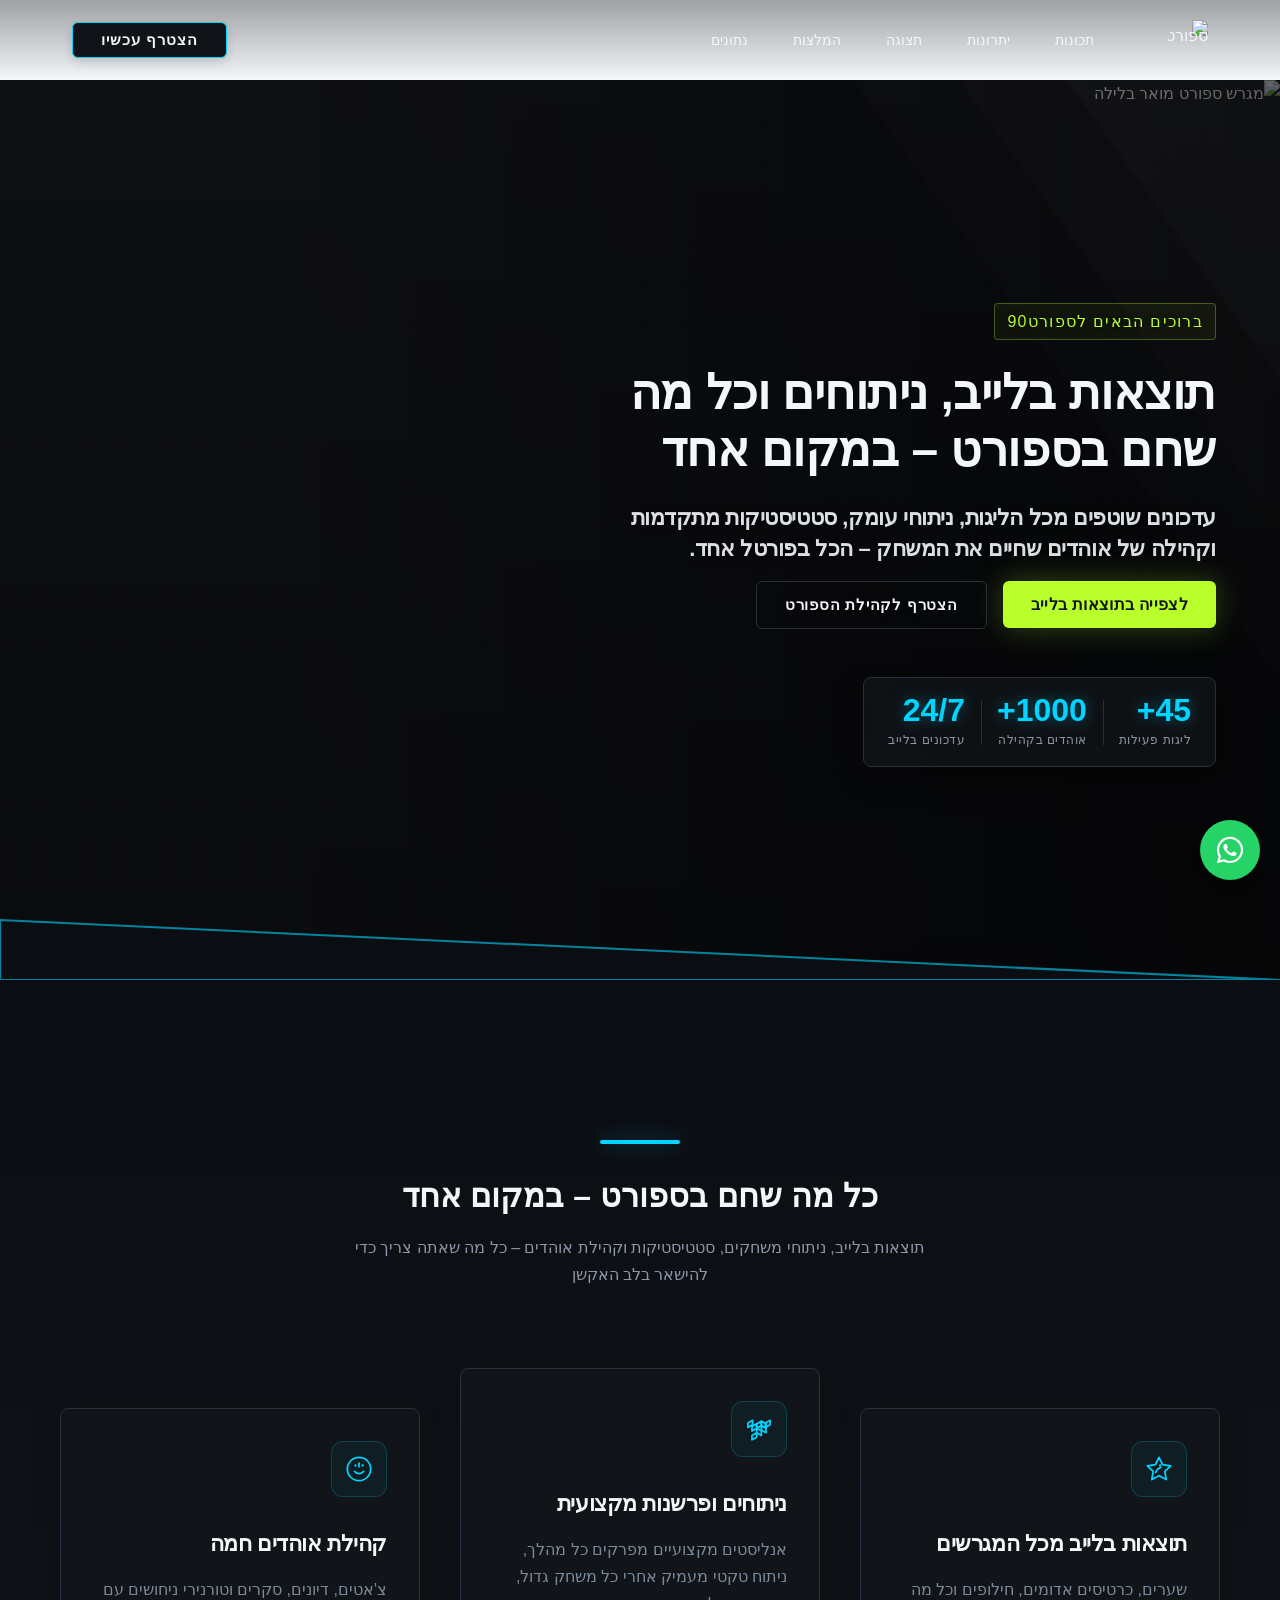
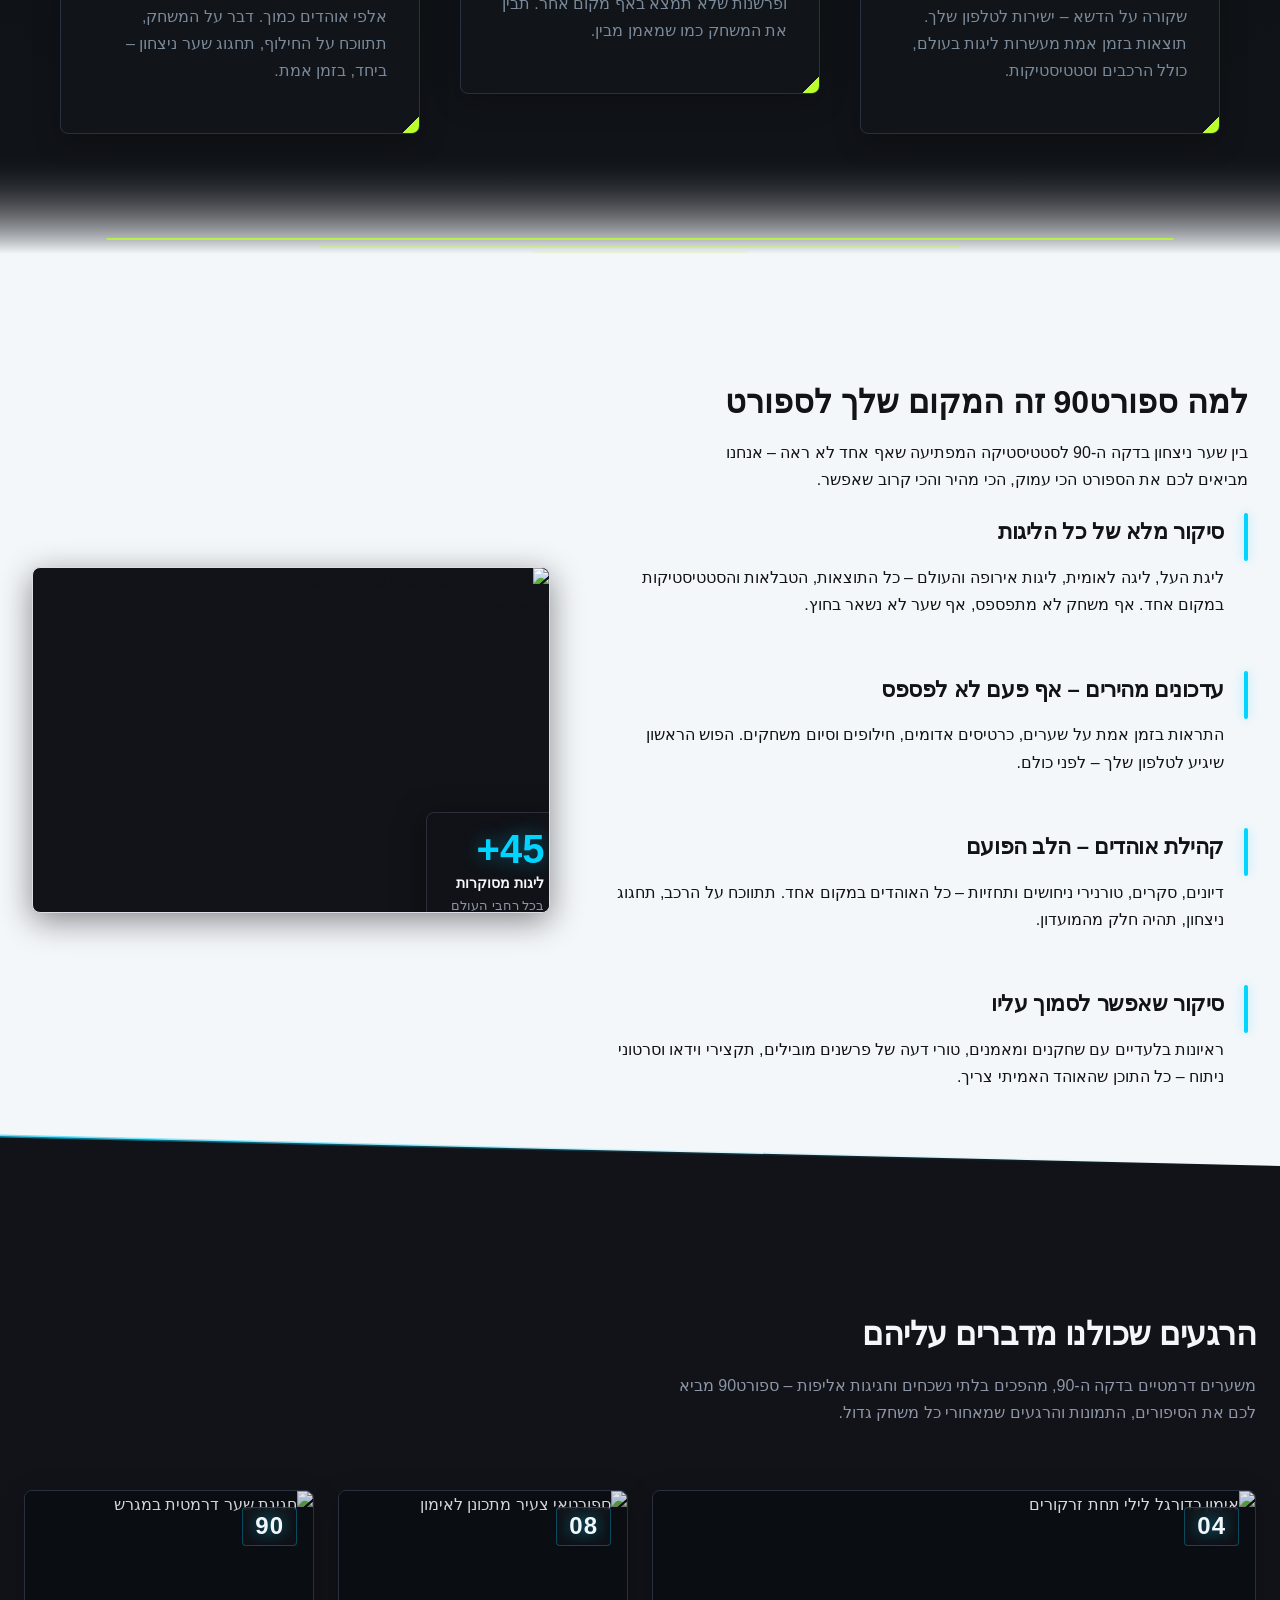
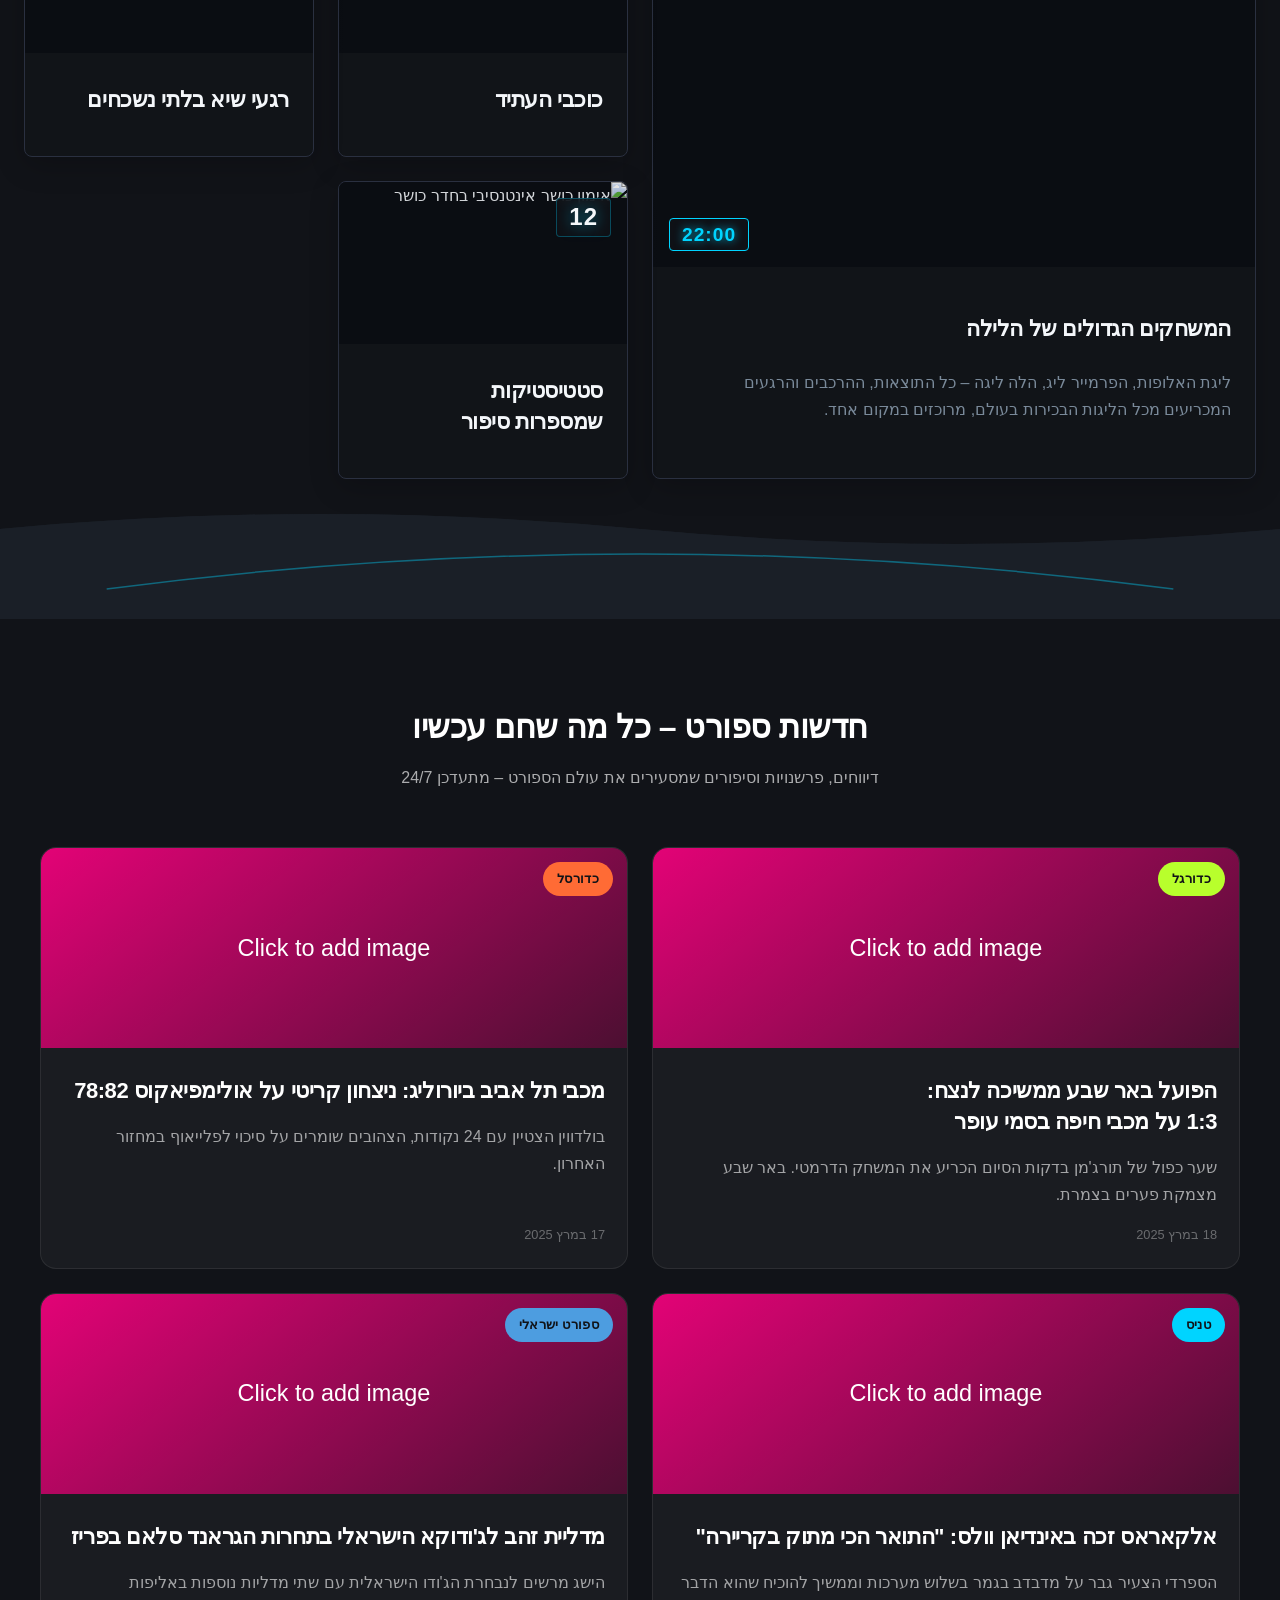
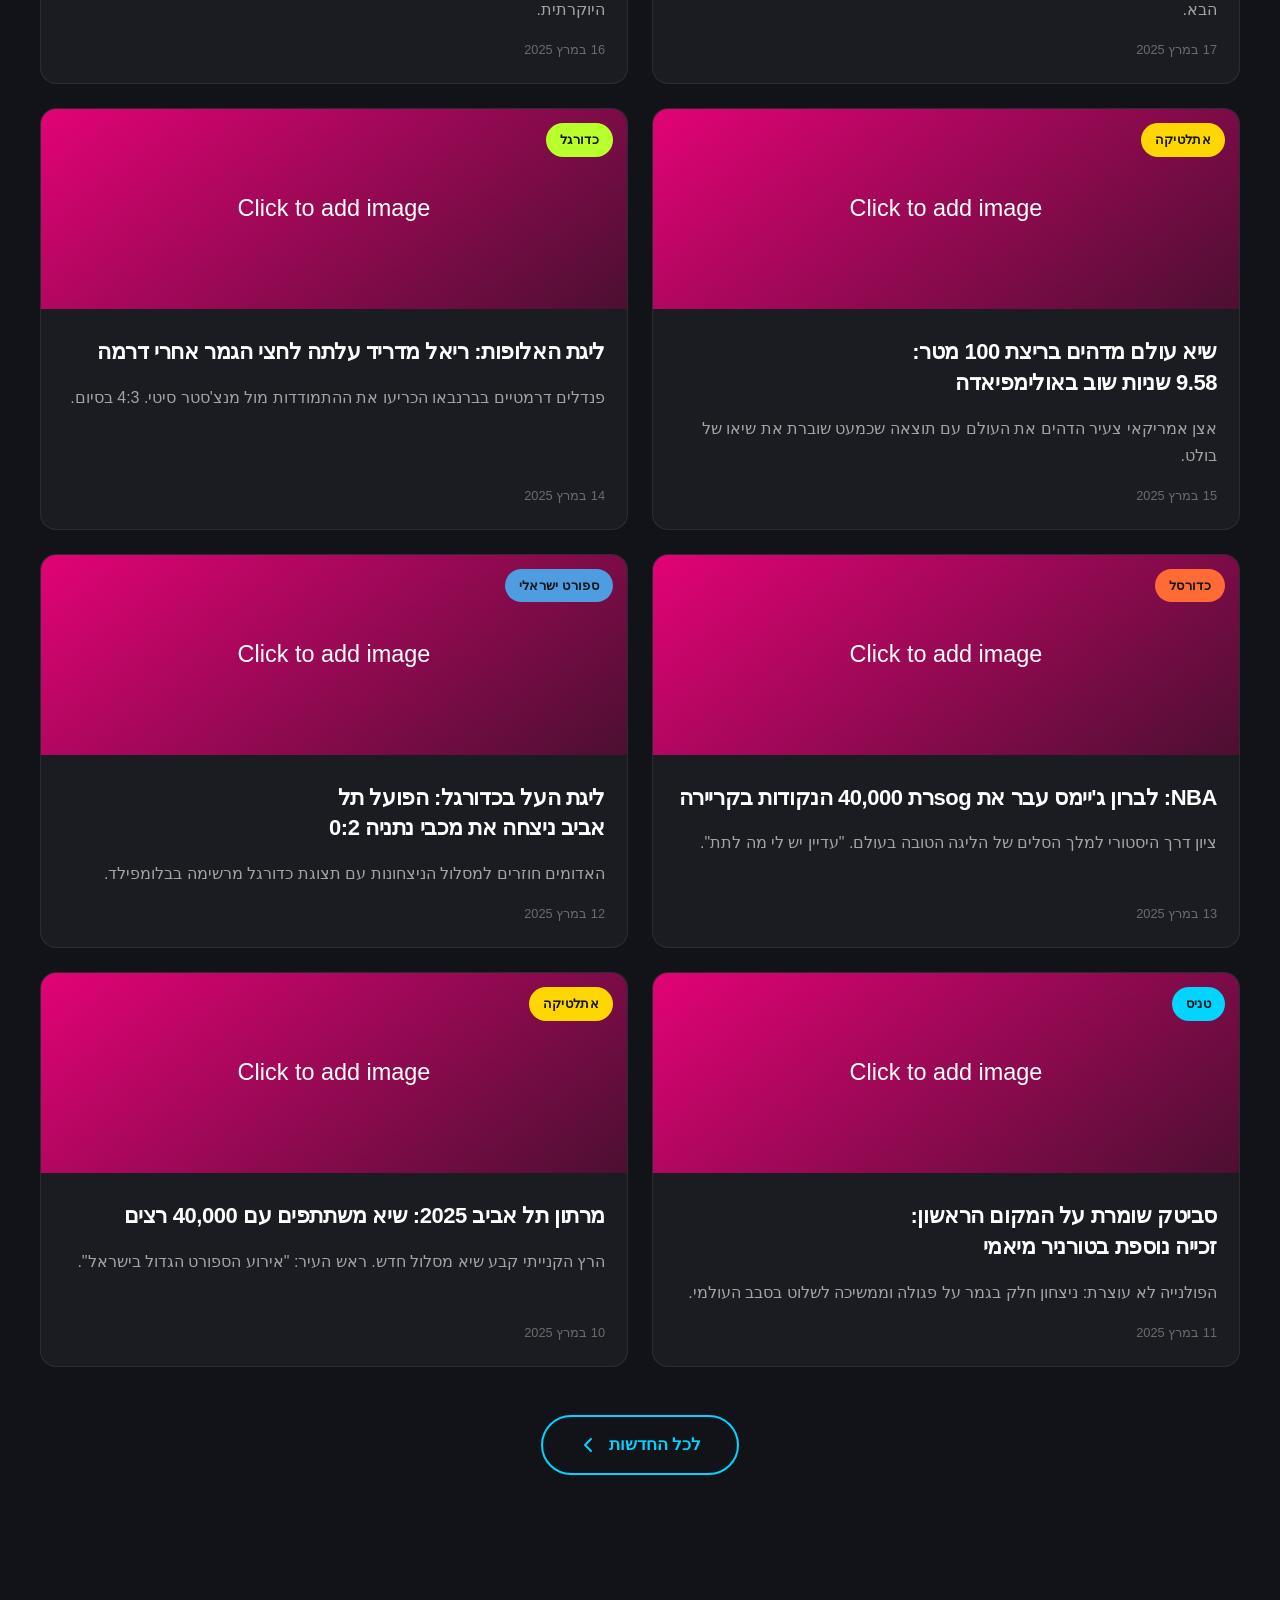
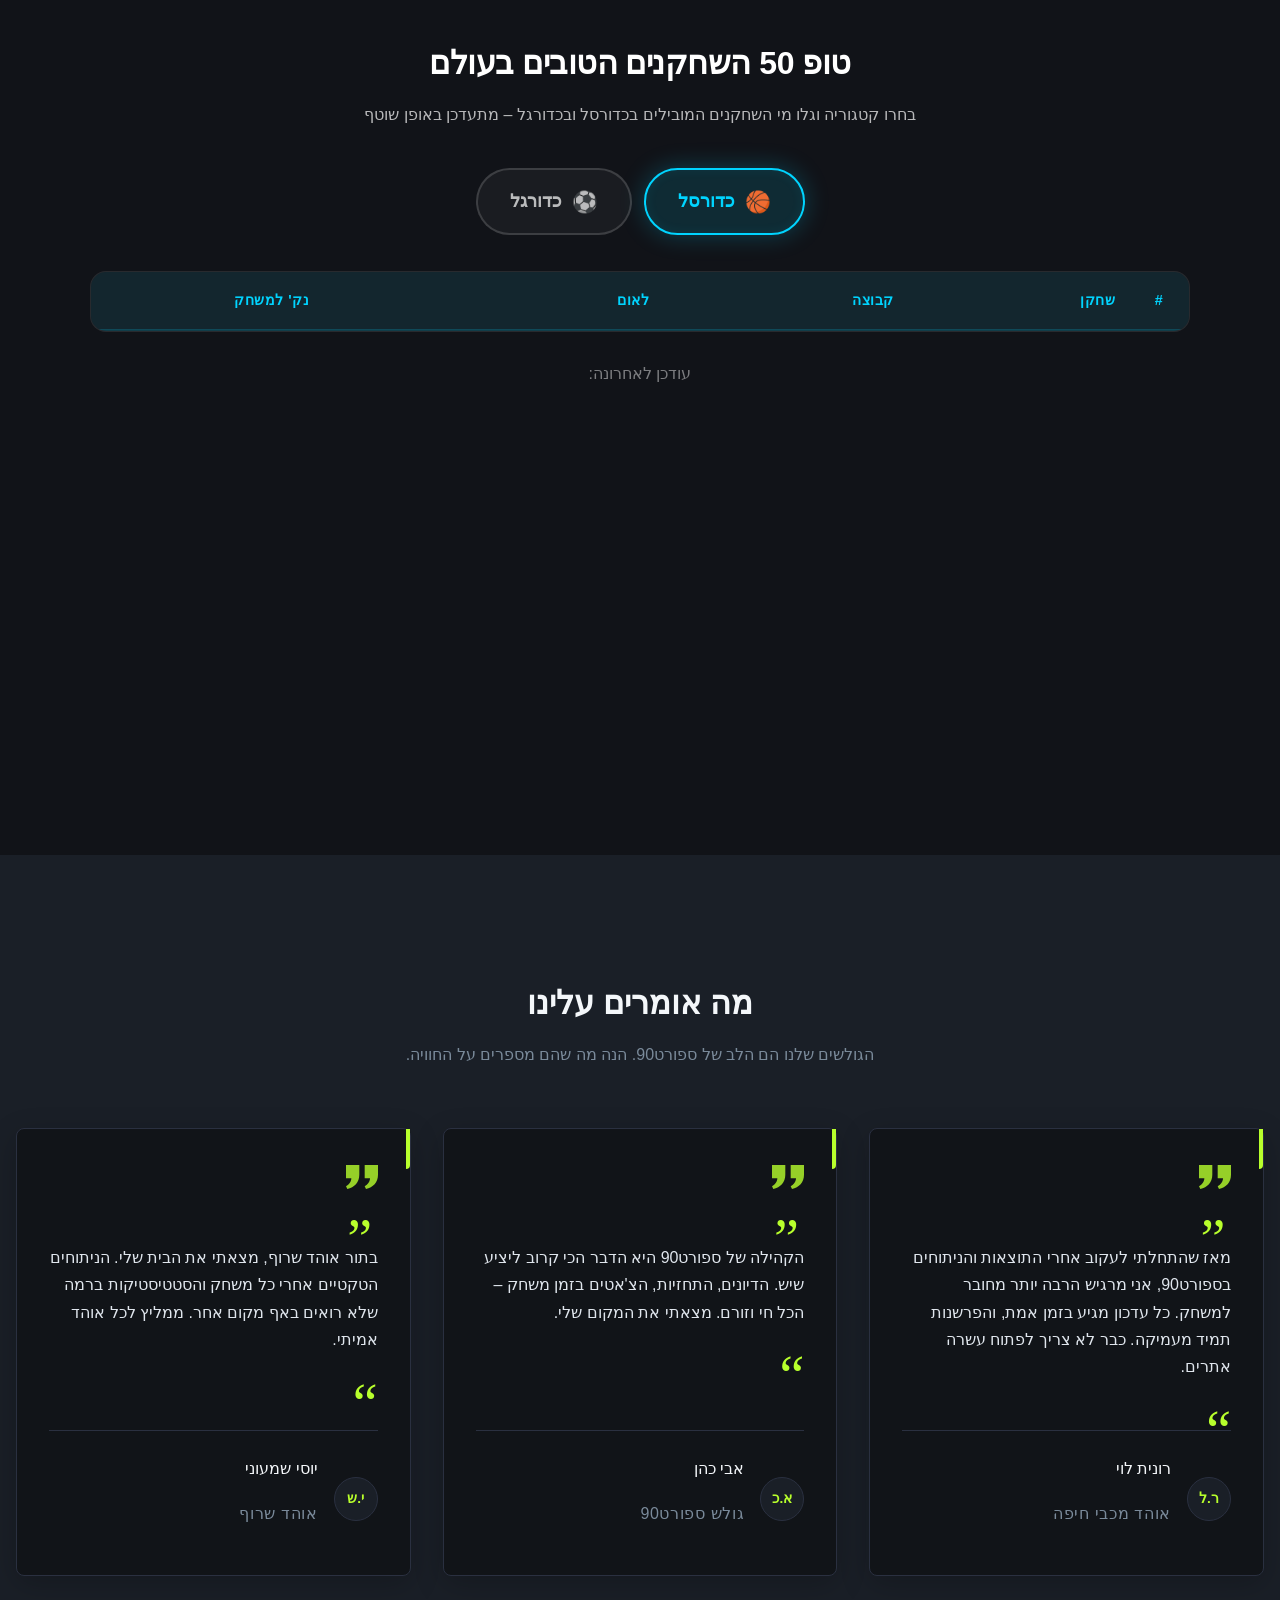
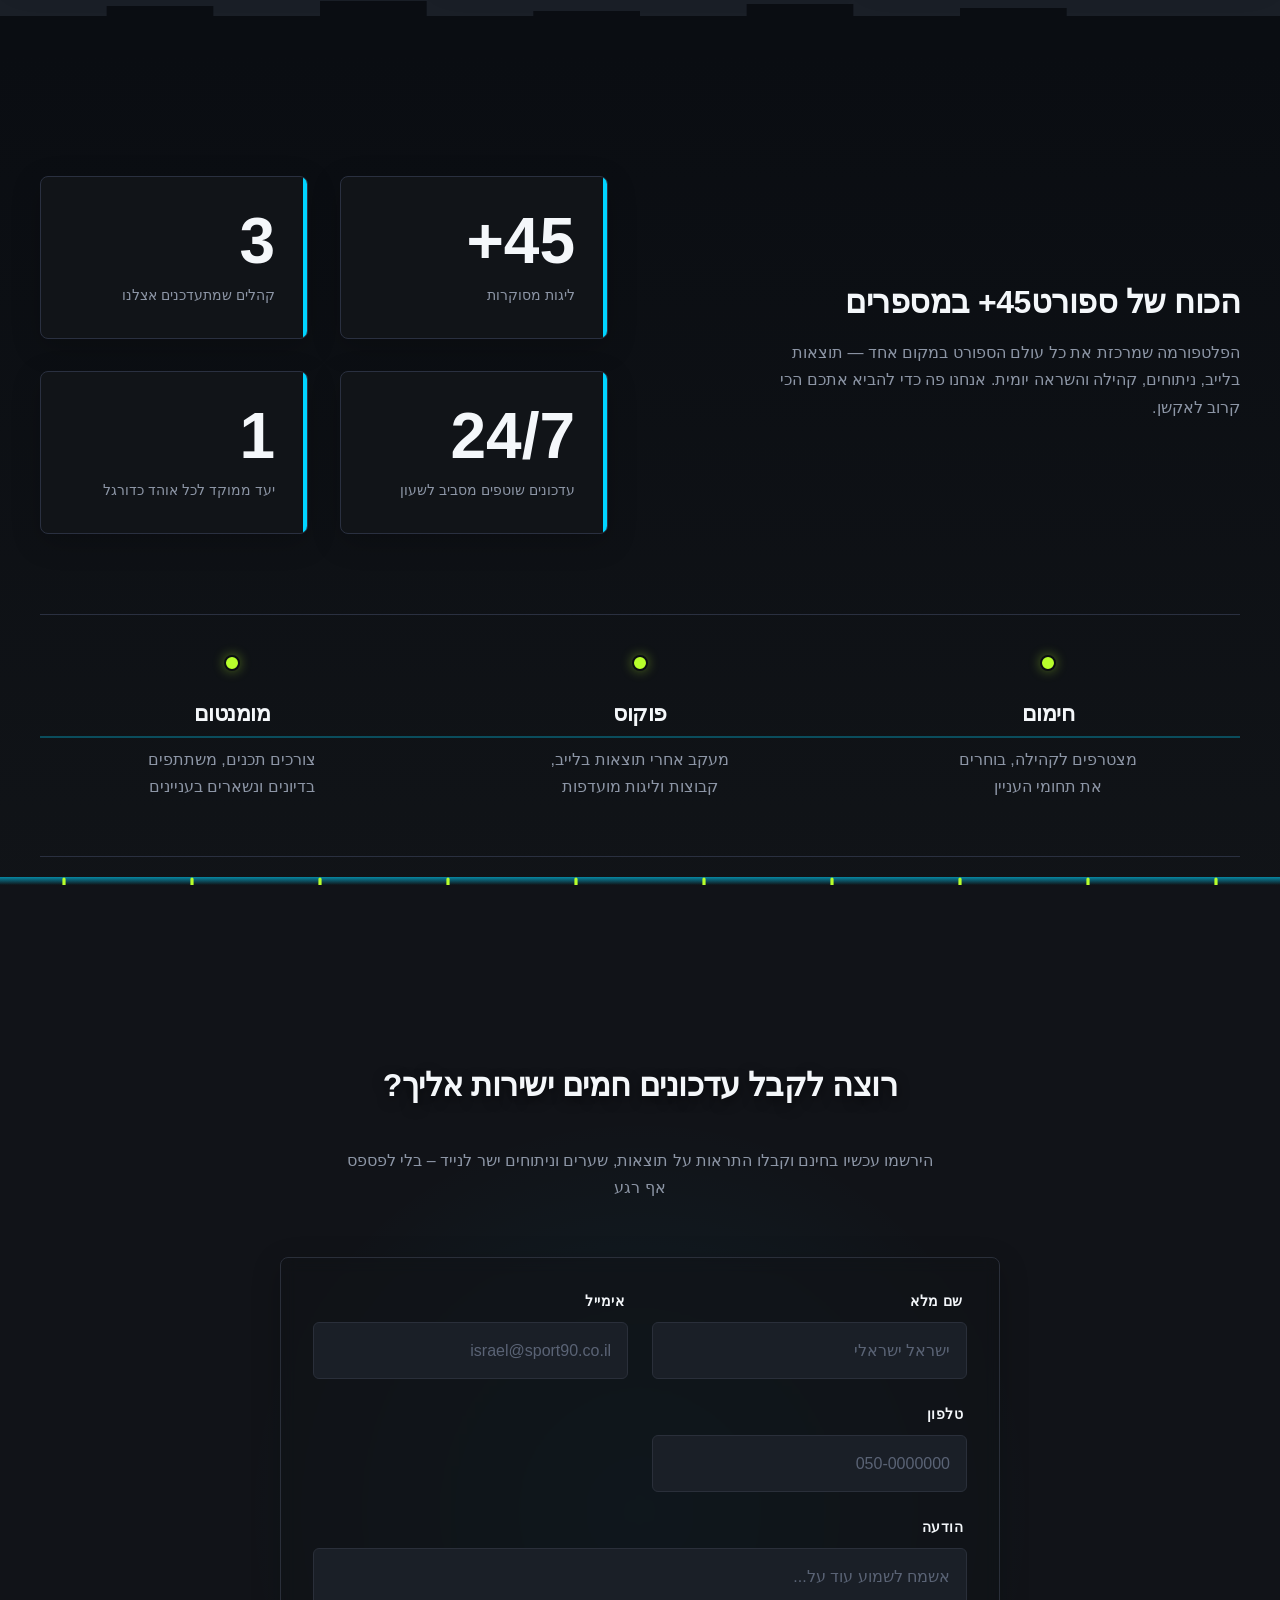
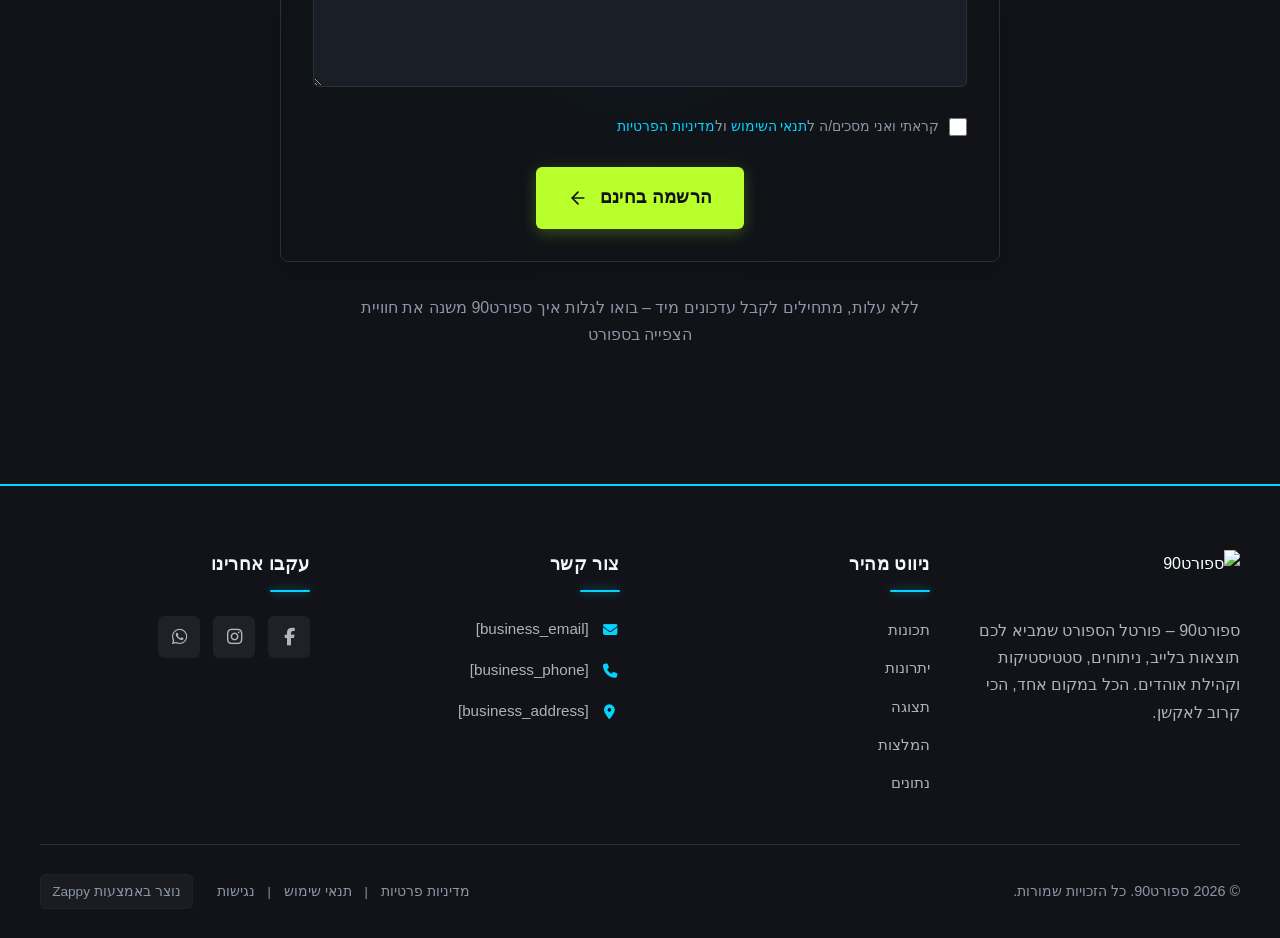
==== commit c8f22490: "Background sync: Progressive GitHub Sync" ====
--- a/public/index.html
+++ b/public/index.html
@@ -1 +1 @@
-<!doctype html><html dir="rtl" lang="he"><head><meta charset="UTF-8"><meta content="width=device-width,initial-scale=1" name="viewport"><meta content="index, follow" name="robots"><title>תפסו את הרגע — תוצאות בלייב — ספורט90</title><meta content="ספורט90 מביא לכם את כל האקשן בזמן אמת: תוצאות בלייב, עדכוני כדורגל חמים וניתוחים שלא תרצו לפספס. היכנסו עכשיו ותישארו בלב המשחק!" name="description"><meta content="ספורט90, תוצאות בלייב, כדורגל ישיר, עדכוני ספורט, שידורים חיים" name="keywords"><link href="/assets/favicon.ico" rel="icon" type="image/x-icon"><link href="/assets/favicon-16x16.png" rel="icon" type="image/png" sizes="16x16"><link href="/assets/favicon-32x32.png" rel="icon" type="image/png" sizes="32x32"><link href="/assets/favicon-48x48.png" rel="icon" type="image/png" sizes="48x48"><link href="/assets/favicon-192x192.png" rel="icon" type="image/png" sizes="192x192"><link href="/assets/favicon-512x512.png" rel="icon" type="image/png" sizes="512x512"><link href="/assets/apple-touch-icon.png" rel="apple-touch-icon"><script>!function(){"use strict";var t="72db6867-3d82-4eb4-883c-431078862842",e="https://api.zappy5.com/api/analytics/track",a=18e5,n=2592e6,o=!0,i=!0,r=!0;var s=function(){var e="zappy_visitor_"+t,a=null;try{if(a=localStorage.getItem(e)){var o=JSON.parse(a),i=Date.now();if(i-o.created<n)return o.lastSeen=i,localStorage.setItem(e,JSON.stringify(o)),o.id}}catch(t){console.warn("Zappy Analytics: LocalStorage not available")}var r="zv_"+Date.now()+"_"+Math.random().toString(36).substr(2,9);try{localStorage.setItem(e,JSON.stringify({id:r,created:Date.now(),lastSeen:Date.now()}))}catch(t){}return r}(),c=function(){var e="zappy_session_"+t,n=null;try{if(n=sessionStorage.getItem(e)){var o=JSON.parse(n),i=Date.now();if(i-o.timestamp<a)return o.timestamp=i,sessionStorage.setItem(e,JSON.stringify(o)),o.id}}catch(t){console.warn("Zappy Analytics: SessionStorage not available")}var r="zs_"+Date.now()+"_"+Math.random().toString(36).substr(2,9);try{sessionStorage.setItem(e,JSON.stringify({id:r,timestamp:Date.now()}))}catch(t){}return r}();function l(a,n){n=n||{};var o={website_id:t,event_type:a,page_path:window.location.pathname,referrer:document.referrer||"direct",visitor_id:s,session_id:c,metadata:n};if(navigator.sendBeacon){var i=new Blob([JSON.stringify(o)],{type:"application/json"});navigator.sendBeacon(e,i)}else fetch(e,{method:"POST",headers:{"Content-Type":"application/json"},body:JSON.stringify(o),keepalive:!0}).catch(function(t){console.warn("Zappy Analytics: Failed to track event",t)})}o&&l("pageview",{title:document.title,url:window.location.href}),i&&document.addEventListener("click",function(t){var e=t.target;if("BUTTON"===e.tagName||e.closest("button")){var a="BUTTON"===e.tagName?e:e.closest("button");l("click",{element:"button",text:a.textContent.trim().substring(0,100),id:a.id||null,class:a.className||null})}else if("A"===e.tagName||e.closest("a")){var n="A"===e.tagName?e:e.closest("a");l("navigation",{element:"link",text:n.textContent.trim().substring(0,100),href:n.href,external:n.hostname!==window.location.hostname})}},!0),r&&document.addEventListener("submit",function(t){var e=t.target;l("form_submit",{form_id:e.id||null,form_name:e.name||null,form_action:e.action||null,form_method:e.method||"GET"})},!0);var d=Date.now();window.addEventListener("beforeunload",function(){l("page_unload",{time_on_page:Math.floor((Date.now()-d)/1e3),page_path:window.location.pathname})}),window.zappyAnalytics={track:l,getVisitorId:function(){return s},getSessionId:function(){return c}}}()</script><meta content="תפסו את הרגע — תוצאות בלייב — ספורט90" property="og:title"><meta content="ספורט90 מביא לכם את כל האקשן בזמן אמת: תוצאות בלייב, עדכוני כדורגל חמים וניתוחים שלא תרצו לפספס. היכנסו עכשיו ותישארו בלב המשחק!" property="og:description"><meta content="summary_large_image" name="twitter:card"><meta content="תפסו את הרגע — תוצאות בלייב — ספורט90" name="twitter:title"><meta content="ספורט90 מביא לכם את כל האקשן בזמן אמת: תוצאות בלייב, עדכוני כדורגל חמים וניתוחים שלא תרצו לפספס. היכנסו עכשיו ותישארו בלב המשחק!" name="twitter:description"><meta content="website" property="og:type"><meta content="he_IL" property="og:locale"><style>.skip-link{position:absolute;top:0;left:0;transform:translateY(-200%);padding:12px 18px;background:var(--bg-dark,#1a1a1a);color:var(--text-light,#fff);font-weight:600;border-radius:0 0 8px 0;z-index:10000}.skip-link:focus{transform:none;outline:2px solid var(--ring,#fff);outline-offset:2px}:focus-visible{outline:2px solid var(--ring,currentColor);outline-offset:3px}</style><link href="/assets/favicon.ico" rel="icon" type="image/x-icon"><link href="/assets/favicon-16x16.png" rel="icon" type="image/png" sizes="16x16"><link href="/assets/favicon-32x32.png" rel="icon" type="image/png" sizes="32x32"><link href="/assets/favicon-48x48.png" rel="icon" type="image/png" sizes="48x48"><link href="/assets/favicon-192x192.png" rel="icon" type="image/png" sizes="192x192"><link href="/assets/favicon-512x512.png" rel="icon" type="image/png" sizes="512x512"><link href="/assets/apple-touch-icon.png" rel="apple-touch-icon"><link href="https://cdn.jsdelivr.net/npm/vanilla-cookieconsent@3/dist/cookieconsent.css" rel="stylesheet"><style id="zappy-critical-above-fold-css">html{box-sizing:border-box;-webkit-text-size-adjust:100%}*,::after,::before{box-sizing:inherit}body{margin:0;min-width:320px;overflow-x:clip}img,svg,video{max-width:100%;height:auto}main{display:block}.container{width:min(100% - 32px,1200px);margin-inline:auto}.navbar,header .navbar,header[role=banner],nav.navbar{position:relative;z-index:1000;width:100%}.nav-container,.navbar .container{display:flex;align-items:center;justify-content:space-between;min-height:64px}.logo,.logo-link img{display:block;width:35px;height:35px;object-fit:contain}#navMenu,.nav-menu{list-style:none}.fa,.fa-brands,.fa-regular,.fa-solid,.fab,.far,.fas{display:inline-block;min-width:1em;text-align:center}html:not(#zappy-noop) .navbar:has(.nav-ecommerce-icons)>.phone-header-btn,html:not(#zappy-noop)[data-zappy-site-type=ecommerce] .phone-header-btn{display:none!important;visibility:hidden!important;width:0!important;height:0!important;pointer-events:none!important}.hero-section,.index-hero-section,section[class*=hero]{position:relative;overflow:hidden;min-height:560px}.hero-bg-image,.hero-bg-wrapper,section[class*=hero] [class*=hero-bg]{position:absolute;inset:0;width:100%;height:100%}.hero-bg-image img,.hero-bg-wrapper img,section[class*=hero] [data-hero-bg],section[class*=hero] img[data-hero-background=true]{width:100%!important;height:100%!important;object-fit:cover!important;display:block}.hero-content,section[class*=hero] .container{position:relative;z-index:2}@media(max-width:768px){:root{--header-height:72px;--total-header-height:72px;--zappy-mobile-menu-top:72px}html[data-zappy-site-type=ecommerce] body{padding-top:var(--total-header-height,72px)}html[data-zappy-site-type=ecommerce] body>.navbar:not(.zappy-catalog-menu),html[data-zappy-site-type=ecommerce] body>nav.navbar{position:fixed!important;top:0;left:0;right:0;z-index:100000;width:100%;margin-bottom:0}.zappy-catalog-menu{position:fixed;top:var(--header-height,72px);left:0;right:0;z-index:99999}.nav-container,.navbar .container{min-height:60px}#navMenu,.nav-menu{max-width:100vw;overflow-x:hidden}.hero-section,.index-hero-section,section[class*=hero]{min-height:100svh}.hero-bg-image,.hero-bg-wrapper,.hero-scrim{min-height:100svh}}</style><link href="/styles.css" rel="preload" as="style"><link href="/styles.css" rel="stylesheet" media="print" onload='this.media="all"'><noscript><link href="/styles.css" rel="stylesheet"></noscript><script>window.ZAPPY_WEBSITE_ID="72db6867-3d82-4eb4-883c-431078862842",window.ZAPPY_API_BASE="https://api.zappy5.com"</script><link href="/assets/site-index-hero-image-1.webp" rel="preload" as="image" fetchpriority="high"><style id="zappy-dropdown-submenu-styles">#navMenu li:has(.sub-menu),.nav-menu li:has(.sub-menu),.navbar li:has(.sub-menu),nav li:has(.sub-menu){position:relative}#navMenu .sub-menu,.nav-menu .sub-menu,.navbar .sub-menu,nav .sub-menu{display:block!important;position:absolute!important;top:100%;left:0;min-width:220px;background:#fff;border-radius:8px;box-shadow:0 8px 25px rgba(0,0,0,.15);padding:8px 0;opacity:0;visibility:hidden;transform:translateY(10px);transition:all .3s ease;z-index:1000;list-style:none;pointer-events:none}#navMenu li:hover>.sub-menu,.nav-menu li:hover>.sub-menu,.navbar li:hover>.sub-menu,nav li:hover>.sub-menu{opacity:1!important;visibility:visible!important;transform:translateY(0)!important;pointer-events:auto!important}.sub-menu li{list-style:none;margin:0;padding:0}.sub-menu a{display:block!important;padding:10px 16px!important;color:var(--text-dark,#333)!important;font-weight:500;text-decoration:none;white-space:nowrap;transition:background-color .2s}.sub-menu .zappy-nav-child>a{padding-left:28px!important;font-size:.9em!important;opacity:.85!important}[dir=rtl] .sub-menu .zappy-nav-child>a,html[lang=ar] .sub-menu .zappy-nav-child>a,html[lang=he] .sub-menu .zappy-nav-child>a{padding-left:10px!important;padding-right:28px!important}.sub-menu .zappy-nav-parent>a{font-weight:600!important}.sub-menu a:hover{background-color:#f5f5f5}[dir=rtl] .nav-menu .sub-menu,[dir=rtl] .navbar .sub-menu,[dir=rtl] nav .sub-menu,html[lang=ar] .nav-menu .sub-menu,html[lang=ar] .navbar .sub-menu,html[lang=ar] nav .sub-menu,html[lang=he] .nav-menu .sub-menu,html[lang=he] .navbar .sub-menu,html[lang=he] nav .sub-menu{left:auto!important;right:0!important}.sub-menu:empty,.sub-menu:not(:has(li)):not(:has(> a)),.sub-menu:not(:has(li:not(.zappy-hidden-menu-item))):not(:has(> a)){display:none!important;opacity:0!important;visibility:hidden!important;pointer-events:none!important}li:has(.menu-group-title):hover>.sub-menu{opacity:1!important;visibility:visible!important;transform:translateY(0)!important;pointer-events:auto!important}#navMenu>li>.menu-group-title,.nav-menu>li>.menu-group-title{display:inline-block;padding:.5rem 1rem;cursor:default;user-select:none}@media (max-width:768px){#navMenu .sub-menu,.nav-menu .sub-menu,.navbar .sub-menu,nav .sub-menu{position:static!important;transform:none!important;box-shadow:none!important;background:0 0!important;max-height:0;overflow:hidden;opacity:0;visibility:hidden;transition:max-height .3s ease,opacity .3s ease;padding:0!important;border-radius:0!important}#navMenu .sub-menu.mobile-expanded,.nav-menu .sub-menu.mobile-expanded,.navbar .sub-menu.mobile-expanded{max-height:none!important;overflow-y:visible!important;opacity:1!important;visibility:visible!important;padding:8px 0 8px 16px!important}[dir=rtl] .sub-menu.mobile-expanded,html[lang=he] .sub-menu.mobile-expanded{padding:8px 16px 8px 0!important}#navMenu li:hover>.sub-menu,.nav-menu li:hover>.sub-menu,.navbar li:hover>.sub-menu,nav li:hover>.sub-menu{opacity:0;visibility:hidden;pointer-events:none}#navMenu li>.sub-menu.mobile-expanded,.nav-menu li>.sub-menu.mobile-expanded,.navbar li>.sub-menu.mobile-expanded,nav li>.sub-menu.mobile-expanded{opacity:1!important;visibility:visible!important;pointer-events:auto!important}#navMenu li:has(.sub-menu),.nav-menu li:has(.sub-menu),.navbar li:has(.sub-menu),nav li:has(.sub-menu){display:flex!important;flex-wrap:wrap!important;align-items:center!important;position:relative!important;min-height:44px!important}#navMenu li:has(.sub-menu)>a,.nav-menu li:has(.sub-menu)>a,.navbar li:has(.sub-menu)>a,nav li:has(.sub-menu)>a{flex:1!important;min-width:0!important}#navMenu li:has(.sub-menu)>.menu-group-title,.nav-menu li:has(.sub-menu)>.menu-group-title,.navbar li:has(.sub-menu)>.menu-group-title,nav li:has(.sub-menu)>.menu-group-title{flex:1!important;min-width:0!important;padding:0!important;line-height:inherit!important}#navMenu li:has(.sub-menu)>.sub-menu,.nav-menu li:has(.sub-menu)>.sub-menu,.navbar li:has(.sub-menu)>.sub-menu,nav li:has(.sub-menu)>.sub-menu{flex-basis:100%!important;width:100%!important}#navMenu li:has(.sub-menu)>a [class*=arrow],#navMenu li:has(.sub-menu)>a [class*=chevron],.nav-menu li:has(.sub-menu)>a .fa-angle-down,.nav-menu li:has(.sub-menu)>a .fa-chevron-down,.nav-menu li:has(.sub-menu)>a [class*=arrow],.nav-menu li:has(.sub-menu)>a [class*=chevron],nav li:has(.sub-menu)>a [class*=arrow],nav li:has(.sub-menu)>a [class*=chevron]{display:none!important;visibility:hidden!important}.mobile-submenu-toggle{display:flex!important;align-items:center!important;justify-content:center!important;width:44px!important;height:auto!important;background:0 0!important;border:none!important;cursor:pointer!important;color:var(--text-light)!important;position:static!important;flex-shrink:0!important;align-self:stretch!important;z-index:2!important;padding:0!important;margin:0!important}.mobile-submenu-toggle::after{content:''!important;width:0!important;height:0!important;border-left:6px solid transparent!important;border-right:6px solid transparent!important;border-top:7px solid currentColor!important;transition:transform .3s ease!important}.mobile-submenu-toggle.expanded::after{transform:rotate(180deg)!important}.sub-menu a{padding:10px 0!important;display:block!important;color:var(--text-light)!important;white-space:normal!important}.sub-menu .zappy-nav-child>a{padding-left:28px!important;font-size:.9em!important;opacity:.85!important}[dir=rtl] .sub-menu .zappy-nav-child>a,html[lang=ar] .sub-menu .zappy-nav-child>a,html[lang=he] .sub-menu .zappy-nav-child>a{padding-left:0!important;padding-right:28px!important}.sub-menu .zappy-nav-parent>a{font-weight:600!important}#navMenu.active,.nav-menu.active{max-width:100vw!important;overflow-x:hidden!important;box-sizing:border-box!important}.navbar .sub-menu li a,.zappy-products-dropdown .sub-menu a,nav.navbar .sub-menu li a{color:var(--text-light)!important}}@media (min-width:769px){.mobile-submenu-toggle{display:none!important}}</style><style id="zappy-widget-visibility">html[dir=rtl] .whatsapp-float{right:20px!important;left:auto!important}html:not([dir]) .whatsapp-float,html[dir=ltr] .whatsapp-float{left:20px!important;right:auto!important}html[dir=rtl] #mic-access-tool-general-button,html[dir=rtl] #mic-init-access-tool #mic-access-tool-general-button,html[dir=rtl] #mic-init-access-tool .mic-access-tool-general-button,html[dir=rtl] ._access-icon,html[dir=rtl] .mic-access-tool-general-button{left:20px!important;right:auto!important}html:not([dir]) #mic-access-tool-general-button,html:not([dir]) #mic-init-access-tool #mic-access-tool-general-button,html:not([dir]) #mic-init-access-tool .mic-access-tool-general-button,html:not([dir]) ._access-icon,html:not([dir]) .mic-access-tool-general-button,html[dir=ltr] #mic-access-tool-general-button,html[dir=ltr] #mic-init-access-tool #mic-access-tool-general-button,html[dir=ltr] #mic-init-access-tool .mic-access-tool-general-button,html[dir=ltr] ._access-icon,html[dir=ltr] .mic-access-tool-general-button{right:20px!important;left:auto!important}@media (max-width:768px){.whatsapp-float{display:flex!important}}@media (min-width:769px){.whatsapp-float{display:flex!important}}@media (max-width:768px){#mic-access-tool-general-button,#mic-init-access-tool #mic-access-tool-general-button,#mic-init-access-tool .mic-access-tool-general-button,._access-icon,.mic-access-tool-general-button{display:flex!important;visibility:visible!important;opacity:1!important;pointer-events:auto!important}#mic-access-tool-box.opened-mic-access-tool,#mic-init-access-tool #mic-access-tool-box.opened-mic-access-tool,.mic-access-tool-box.opened-mic-access-tool{visibility:visible!important;opacity:1!important;pointer-events:auto!important}}@media (min-width:769px){#mic-access-tool-general-button,#mic-init-access-tool #mic-access-tool-general-button,#mic-init-access-tool .mic-access-tool-general-button,._access-icon,.mic-access-tool-general-button{display:flex!important;visibility:visible!important;opacity:1!important;pointer-events:auto!important}#mic-access-tool-box.opened-mic-access-tool,#mic-init-access-tool #mic-access-tool-box.opened-mic-access-tool,.mic-access-tool-box.opened-mic-access-tool{visibility:visible!important;opacity:1!important;pointer-events:auto!important}}</style></head><body><a href="#main" class="skip-link">דלג לתוכן הראשי</a><nav class="navbar" dir="rtl"><button class="mobile-toggle" id="mobileToggle" aria-label="Menu"><svg viewBox="0 0 24 24" fill="none" class="hamburger-icon" height="24" width="24"><path d="M3 12h18M3 6h18M3 18h18" stroke="currentColor" stroke-width="2" stroke-linecap="round"></path></svg> <svg viewBox="0 0 24 24" fill="none" class="close-icon" height="24" width="24" style="display:none"><path d="M18 6L6 18M6 6l12 12" stroke="currentColor" stroke-width="2" stroke-linecap="round"></path></svg></button> <button class="phone-header-btn" aria-label="Call" data-phone="[business_phone]"><svg viewBox="0 0 24 24" fill="currentColor" height="20" width="20"><path d="M22 16.92v3a2 2 0 0 1-2.18 2 19.79 19.79 0 0 1-8.63-3.07 19.5 19.5 0 0 1-6-6 19.79 19.79 0 0 1-3.07-8.67A2 2 0 0 1 4.11 2h3a2 2 0 0 1 2 1.72 12.84 12.84 0 0 0 .7 2.81 2 2 0 0 1-.45 2.11L8.09 9.91a16 16 0 0 0 6 6l1.27-1.27a2 2 0 0 1 2.11-.45 12.84 12.84 0 0 0 2.81.7A2 2 0 0 1 22 16.92z"></path></svg></button><div class="nav-container"><div class="nav-right-group"><div class="nav-brand"><a href="/" class="logo-link"><img alt="ספורט90" decoding="async" height="35" src="/assets/site-----image-1.webp" width="35" class="logo"></a></div><ul class="nav-menu" id="navMenu"><li><a href="#features">תכונות</a></li><li><a href="#benefits">יתרונות</a></li><li><a href="#showcase">תצוגה</a></li><li><a href="#testimonials">המלצות</a></li><li><a href="#stats">נתונים</a></li><li class="mobile-contact-link nav-cta-mobile-item"><a href="#cta" class="nav-cta-btn">הצטרף עכשיו</a></li></ul></div><div class="nav-cta-container"><a href="#cta" class="nav-cta-btn">הצטרף עכשיו</a></div></div></nav><script>window.addEventListener("load",function(){const e=document.querySelector(".navbar, nav, header");if(!e)return void console.log("[Navbar] Navbar element not found");let t=document.getElementById("mobileToggle")||document.querySelector(".mobile-toggle")||document.querySelector(".hamburger")||document.querySelector(".hamburger-menu")||document.querySelector(".menu-toggle")||document.querySelector(".burger-menu")||document.querySelector('[aria-label="Menu"]')||document.querySelector('[aria-label="תפריט"]');const o=document.querySelector(".phone-header-btn"),n=window.getComputedStyle(e);let r=n.backgroundColor;if(console.log("[Navbar] Initial navbar background:",r),"transparent"===r||"rgba(0, 0, 0, 0)"===r||r.startsWith("rgba")&&r.includes(", 0)")){const e=n.backgroundImage;if(e&&"none"!==e)console.log("[Navbar] Navbar has background image/gradient, using dark text"),r="rgb(240, 240, 240)";else{const e=window.getComputedStyle(document.body).backgroundColor;console.log("[Navbar] Navbar transparent, using body background:",e),r=e}}const a=r.match(/\d+/g);if(a&&a.length>=3){const e=(.299*parseInt(a[0])+.587*parseInt(a[1])+.114*parseInt(a[2]))/255;console.log("[Navbar] Mobile button colors preserved from Claude CSS (luminance:",e.toFixed(2)+")");const n=document.createElement("style");n.id="zappy-mobile-nav-fix";document.documentElement.lang;document.documentElement.dir,n.textContent='\n        /* Hide mobile buttons on desktop, show only on mobile */\n        @media (min-width: 769px) {\n          .mobile-toggle,\n          .phone-header-btn {\n            display: none !important;\n          }\n        }\n        \n        /* Show and position mobile buttons correctly on mobile */\n        @media (max-width: 768px) {\n          .navbar,\n          nav.navbar {\n            min-height: 70px !important;\n          }\n\n          .mobile-toggle,\n          .phone-header-btn {\n            position: absolute !important;\n            top: 0 !important;\n            bottom: 0 !important;\n            margin-top: auto !important;\n            margin-bottom: auto !important;\n            transform: none !important;\n            z-index: 1001 !important;\n            display: flex !important;\n            align-items: center !important;\n            justify-content: center !important;\n            width: 36px !important;\n            height: 36px !important;\n            border-radius: 50% !important;\n            border: none !important;\n            cursor: pointer !important;\n            padding: 6px !important;\n            background: none !important;\n            color: var(--nav-text, var(--text-light)) !important;\n            touch-action: manipulation !important;\n            -webkit-tap-highlight-color: transparent !important;\n          }\n\n          html[data-zappy-site-type="ecommerce"] .phone-header-btn,\n          body[data-zappy-site-type="ecommerce"] .phone-header-btn,\n          html[data-zappy-site-type="ecommerce"] header .phone-header-btn,\n          html[data-zappy-site-type="ecommerce"] nav .phone-header-btn {\n            display: none !important;\n            visibility: hidden !important;\n            width: 0 !important;\n            height: 0 !important;\n            min-width: 0 !important;\n            overflow: hidden !important;\n          }\n          \n          /* LTR positioning (default): hamburger LEFT, phone RIGHT */\n          html:not([dir="rtl"]):not([lang="he"]):not([lang="ar"]) .mobile-toggle,\n          html[dir="ltr"] .mobile-toggle {\n            left: 12px !important;\n            right: auto !important;\n          }\n          html:not([dir="rtl"]):not([lang="he"]):not([lang="ar"]) .phone-header-btn,\n          html[dir="ltr"] .phone-header-btn {\n            right: 12px !important;\n            left: auto !important;\n          }\n          \n          /* RTL positioning: hamburger RIGHT, phone LEFT */\n          html[dir="rtl"] .mobile-toggle,\n          html[lang="he"] .mobile-toggle,\n          html[lang="ar"] .mobile-toggle {\n            right: 12px !important;\n            left: auto !important;\n          }\n          html[dir="rtl"] .phone-header-btn,\n          html[lang="he"] .phone-header-btn,\n          html[lang="ar"] .phone-header-btn {\n            left: 12px !important;\n            right: auto !important;\n          }\n          \n          /* CRITICAL: Ensure nav-container has min-height on mobile */\n          /* All children are positioned absolutely/fixed on mobile, so height:auto collapses to 0 */\n          .nav-container {\n            min-height: 70px !important;\n            position: relative !important;\n          }\n          \n          /* Ensure SVG icons are properly sized and inherit color */\n          .mobile-toggle svg,\n          .phone-header-btn svg {\n            width: 24px !important;\n            height: 24px !important;\n            /* Don\'t force display - let JavaScript control hamburger/close toggle */\n          }\n          \n          /* Reset nav-cta-container on mobile - remove desktop box-shadow/padding */\n          /* that creates a visible ghost box when CTA button is hidden */\n          .nav-cta-container {\n            box-shadow: none !important;\n            padding: 0 !important;\n          }\n          \n          /* Hide nav-cta-container entirely on mobile when there\'s no lang-switcher */\n          /* (only the CTA button is inside, and it\'s hidden on mobile) */\n          .nav-cta-container:not(:has(.lang-switcher)) {\n            display: none !important;\n          }\n          \n          /* CRITICAL: Prevent hero image fade gradient from bleeding over headline text */\n          /* The .image-fade-gradient has bottom: -30px (extends below parent) */\n          /* On mobile stacked layout, this overlaps the h1 text below the image */\n          .hero-image-column {\n            overflow: hidden !important;\n          }\n          .image-fade-gradient {\n            bottom: 0 !important;\n          }\n          \n          /* Hide desktop language switcher on mobile - hamburger menu handles it */\n          /* High specificity to override stored CSS */\n          .lang-switcher,\n          .nav-cta-container .lang-switcher,\n          .nav-container .lang-switcher,\n          .navbar .lang-switcher,\n          .navbar .nav-cta-container .lang-switcher {\n            display: none !important;\n          }\n        }\n      ';const r=document.getElementById("zappy-mobile-nav-fix");r&&r.remove(),document.head.appendChild(n),console.log("[Navbar] Critical CSS injected for mobile nav positioning");const i=window.innerWidth<=768;if(t){const e=t.querySelector(".hamburger-icon"),o=t.querySelector(".close-icon");e&&(e.style.setProperty("width","24px","important"),e.style.setProperty("height","24px","important"),e.style.setProperty("display","block","important")),o&&(o.style.setProperty("width","24px","important"),o.style.setProperty("height","24px","important"),o.style.setProperty("display","none","important")),i?(t.style.setProperty("position","absolute","important"),t.style.setProperty("top","0","important"),t.style.setProperty("bottom","0","important"),t.style.setProperty("margin-top","auto","important"),t.style.setProperty("margin-bottom","auto","important"),t.style.setProperty("transform","none","important"),t.style.setProperty("z-index","1001","important"),t.style.removeProperty("left"),t.style.removeProperty("right"),console.log("[Navbar] Mobile toggle positioning applied (mobile viewport)")):(t.style.removeProperty("position"),t.style.removeProperty("top"),t.style.removeProperty("transform"),t.style.removeProperty("z-index"),t.style.removeProperty("left"),t.style.removeProperty("right"),console.log("[Navbar] Desktop viewport - cleared mobile toggle inline positioning"))}if(o){const e=o.querySelector("svg");e&&(e.style.width="24px",e.style.height="24px",e.setAttribute("width","24"),e.setAttribute("height","24")),i?(o.style.setProperty("position","absolute","important"),o.style.setProperty("top","0","important"),o.style.setProperty("bottom","0","important"),o.style.setProperty("margin-top","auto","important"),o.style.setProperty("margin-bottom","auto","important"),o.style.setProperty("transform","none","important"),o.style.setProperty("z-index","1001","important"),o.style.removeProperty("left"),o.style.removeProperty("right"),console.log("[Navbar] Phone button positioning applied (mobile viewport)")):(o.style.removeProperty("position"),o.style.removeProperty("top"),o.style.removeProperty("transform"),o.style.removeProperty("z-index"),o.style.removeProperty("left"),o.style.removeProperty("right"),console.log("[Navbar] Desktop viewport - cleared phone button inline positioning"))}}else console.log("[Navbar] Could not parse background color:",r);t=document.getElementById("mobileToggle")||document.querySelector(".mobile-toggle")||document.querySelector(".hamburger")||document.querySelector(".hamburger-menu")||document.querySelector(".menu-toggle")||document.querySelector(".burger-menu")||document.querySelector('[aria-label="Menu"]')||document.querySelector('[aria-label="תפריט"]');const i=document.getElementById("navMenu")||document.querySelector(".nav-menu")||document.querySelector(".nav-links")||document.querySelector("nav ul:not(.submenu)");if(!t||!i)return void console.log("[Navbar] Mobile toggle or menu not found:",{toggle:!!t,menu:!!i});i.id||(i.id="navMenu"),console.log("[Navbar] Initializing mobile menu...");const l=t.cloneNode(!0);t.parentNode.replaceChild(l,t);var s=0;function p(e){var t=Date.now();t-s<300||(s=t,function(e){e.preventDefault(),e.stopPropagation();const t=l.querySelector(".hamburger-icon"),o=l.querySelector(".close-icon");i.classList.contains("active")?(i.classList.remove("active"),t&&t.style.setProperty("display","block","important"),o&&o.style.setProperty("display","none","important"),document.body.style.overflow="",document.body.classList.remove("menu-open"),console.log("[Navbar] Menu closed")):(i.classList.add("active"),t&&t.style.setProperty("display","none","important"),o&&o.style.setProperty("display","block","important"),document.body.style.overflow="hidden",document.body.classList.add("menu-open"),console.log("[Navbar] Menu opened"))}(e))}l.addEventListener("click",p),l.addEventListener("touchend",p),document.addEventListener("keydown",function(e){if(("Escape"===e.key||"Esc"===e.key)&&i.classList.contains("active")){const e=l.querySelector(".hamburger-icon"),t=l.querySelector(".close-icon");i.classList.remove("active"),e&&e.style.setProperty("display","block","important"),t&&t.style.setProperty("display","none","important"),document.body.style.overflow="",document.body.classList.remove("menu-open"),console.log("[Navbar] Menu closed (Escape)")}}),i.querySelectorAll("a").forEach(function(e){e.addEventListener("click",function(){if("#"===this.getAttribute("href"))return;const e=l.querySelector(".hamburger-icon"),t=l.querySelector(".close-icon");i.classList.remove("active"),e&&e.style.setProperty("display","block","important"),t&&t.style.setProperty("display","none","important"),document.body.style.overflow="",document.body.classList.remove("menu-open"),console.log("[Navbar] Menu closed (link clicked)")})});var m=i.querySelectorAll(".dropdown-toggle");m.forEach(function(e){e.addEventListener("click",function(e){e.preventDefault(),e.stopPropagation();var t=this.closest(".nav-dropdown");t&&(t.parentNode.querySelectorAll(".nav-dropdown.open").forEach(function(e){e!==t&&e.classList.remove("open")}),t.classList.toggle("open"),console.log("[Navbar] Dropdown toggled:",t.classList.contains("open")?"open":"closed"))})}),document.addEventListener("click",function(e){e.target.closest(".nav-dropdown")||document.querySelectorAll(".nav-dropdown.open").forEach(function(e){e.classList.remove("open")})}),console.log("[Navbar] Dropdown handlers initialized for "+m.length+" dropdowns"),o&&o.addEventListener("click",function(){const e=document.querySelectorAll('a[href^="tel:"]'),t=e.length>0?e[0].getAttribute("href").replace("tel:",""):"[business_phone]";window.location.href="tel:"+t,console.log("[Navbar] Phone button clicked")}),console.log("[Navbar] Mobile menu initialized successfully")})</script><main id="main"><section class="index-hero-section" data-band-index="0" data-layout-spec="בית-hero" id="hero" data-hero-type="fullscreen-scrim"><img alt="מגרש ספורט מואר בלילה" decoding="async" height="600" src="/assets/site-index-hero-image-1.webp" width="1200" data-context="A dramatic night stadium or training field under powerful floodlights, vibrant cyan and electric lime beams cutting through a dark sky, cinematic sports atmosphere" data-placeholder="index-hero-image-1" fetchpriority="high" loading="eager" class="hero-bg-img" data-hero-bg="true"><div class="hero-scrim" aria-hidden="true"></div><div class="stadium-light-rays" aria-hidden="true"><svg viewBox="0 0 600 600" xmlns="http://www.w3.org/2000/svg" preserveAspectRatio="none" aria-hidden="true" data-no-icon-edit="true"><polygon fill="#FFFFFF" opacity="0.04" points="600,0 400,0 600,200"></polygon><polygon fill="#FFFFFF" opacity="0.03" points="600,0 300,0 600,300"></polygon><polygon fill="#FFFFFF" opacity="0.02" points="600,0 200,0 600,400"></polygon></svg></div><div class="dark-grid-overlay" aria-hidden="true"></div><div class="hero-content-group"><p class="hero-eyebrow">ברוכים הבאים לספורט90</p><h1 class="hero-headline">תוצאות בלייב, ניתוחים וכל מה שחם בספורט – במקום אחד</h1><h3 class="hero-subtitle">עדכונים שוטפים מכל הליגות, ניתוחי עומק, סטטיסטיקות מתקדמות וקהילה של אוהדים שחיים את המשחק – הכל בפורטל אחד.</h3><div class="hero-cta-group"><a href="#contact" class="btn btn-primary">לצפייה בתוצאות בלייב</a> <a href="#services" class="btn btn-secondary">הצטרף לקהילת הספורט</a></div><div class="hero-trust-strip"><div class="trust-item"><span class="trust-number">45+</span> <span class="trust-label">ליגות פעילות</span></div><div class="trust-item"><span class="trust-number">1000+</span> <span class="trust-label">אוהדים בקהילה</span></div><div class="trust-item"><span class="trust-number">24/7</span> <span class="trust-label">עדכונים בלייב</span></div></div></div><div class="hero-divider-wrapper"><svg viewBox="0 0 1200 80" xmlns="http://www.w3.org/2000/svg" preserveAspectRatio="none" aria-hidden="true" data-no-icon-edit="true"><defs><linearGradient id="neonGlow" x1="0%" x2="100%" y1="0%" y2="0%"><stop offset="0%" stop-color="#00D4FF" stop-opacity="0.8"></stop><stop offset="100%" stop-color="#00D4FF" stop-opacity="0"></stop></linearGradient></defs><path d="M0,80 L0,20 L1200,80 Z" fill="#0A0D12"></path><path d="M0,80 L0,20 L1200,80 Z" stroke="var(--secondary)" stroke-width="2" fill="#0A0D12" opacity="0.6"></path></svg></div></section><section class="index-features-section" data-band-index="1" data-layout-spec="בית-features" id="features"><div class="index-features-section__container"><div class="index-features-section__header"><span class="index-features-section__accent-line" aria-hidden="true"></span><h2 class="index-features-section__heading">כל מה שחם בספורט – במקום אחד</h2><p class="index-features-section__subheading">תוצאות בלייב, ניתוחי משחקים, סטטיסטיקות וקהילת אוהדים – כל מה שאתה צריך כדי להישאר בלב האקשן</p></div><div class="index-features-section__grid"><article class="index-features-section__card index-features-section__card--start"><div class="index-features-section__card-icon-wrap"><svg viewBox="0 0 24 24" fill="none" class="index-features-section__card-icon" data-element-type="icon" data-icon-type="svg" xmlns="http://www.w3.org/2000/svg"><path d="M12 2L15.09 8.26L22 9.27L17 14.14L18.18 21.02L12 17.77L5.82 21.02L7 14.14L2 9.27L8.91 8.26L12 2Z" stroke="currentColor" stroke-width="1.5" stroke-linejoin="round"></path><path d="M9 15L10.5 12.5L13.5 10.5" stroke="currentColor" stroke-width="1.5" stroke-linejoin="round" stroke-linecap="round"></path><circle cx="13" cy="9" fill="currentColor" r="1"></circle></svg></div><h3 class="index-features-section__card-title">תוצאות בלייב מכל המגרשים</h3><p class="index-features-section__card-text">שערים, כרטיסים אדומים, חילופים וכל מה שקורה על הדשא – ישירות לטלפון שלך. תוצאות בזמן אמת מעשרות ליגות בעולם, כולל הרכבים וסטטיסטיקות.</p><div class="index-features-section__card-corner" aria-hidden="true"></div></article><article class="index-features-section__card index-features-section__card--center"><div class="index-features-section__card-icon-wrap"><svg viewBox="0 0 24 24" fill="none" class="index-features-section__card-icon" data-element-type="icon" data-icon-type="svg" xmlns="http://www.w3.org/2000/svg"><path d="M6.5 8.3V4.5L2.5 6.8V10.6L6.5 8.3Z" stroke="currentColor" stroke-width="1.5" stroke-linejoin="round"></path><path d="M21.5 8.3V4.5L17.5 6.8V10.6L21.5 8.3Z" stroke="currentColor" stroke-width="1.5" stroke-linejoin="round"></path><path d="M14 5.3V9.1L10 11.4V7.6L14 5.3Z" stroke="currentColor" stroke-width="1.5" stroke-linejoin="round"></path><path d="M14 5.3L18 7.6V11.4L14 9.1V5.3Z" stroke="currentColor" stroke-width="1.5" stroke-linejoin="round"></path><path d="M10 7.6L6 9.9V13.7L10 11.4V7.6Z" stroke="currentColor" stroke-width="1.5" stroke-linejoin="round"></path><path d="M14 9.1L18 11.4V15.2L14 12.9V9.1Z" stroke="currentColor" stroke-width="1.5" stroke-linejoin="round"></path><path d="M10 11.4L14 13.7V17.5L10 15.2V11.4Z" stroke="currentColor" stroke-width="1.5" stroke-linejoin="round"></path><path d="M10 15.2L6 17.5V21.3L10 19V15.2Z" stroke="currentColor" stroke-width="1.5" stroke-linejoin="round"></path></svg></div><h3 class="index-features-section__card-title">ניתוחים ופרשנות מקצועית</h3><p class="index-features-section__card-text">אנליסטים מקצועיים מפרקים כל מהלך, ניתוח טקטי מעמיק אחרי כל משחק גדול, ופרשנות שלא תמצא באף מקום אחר. תבין את המשחק כמו שמאמן מבין.</p><div class="index-features-section__card-corner" aria-hidden="true"></div></article><article class="index-features-section__card index-features-section__card--end"><div class="index-features-section__card-icon-wrap"><svg viewBox="0 0 24 24" fill="none" class="index-features-section__card-icon" data-element-type="icon" data-icon-type="svg" xmlns="http://www.w3.org/2000/svg"><path d="M12 22C17.5228 22 22 17.5228 22 12C22 6.47715 17.5228 2 12 2C6.47715 2 2 6.47715 2 12C2 17.5228 6.47715 22 12 22Z" stroke="currentColor" stroke-width="1.5"></path><path d="M8 14C8 14 9.5 16 12 16C14.5 16 16 14 16 14" stroke="currentColor" stroke-width="1.5" stroke-linejoin="round" stroke-linecap="round"></path><path d="M9 9H9.01" stroke="currentColor" stroke-width="2" stroke-linejoin="round" stroke-linecap="round"></path><path d="M15 9H15.01" stroke="currentColor" stroke-width="2" stroke-linejoin="round" stroke-linecap="round"></path><path d="M12 7V10" stroke="currentColor" stroke-width="1.5" stroke-linecap="round"></path></svg></div><h3 class="index-features-section__card-title">קהילת אוהדים חמה</h3><p class="index-features-section__card-text">צ'אטים, דיונים, סקרים וטורנירי ניחושים עם אלפי אוהדים כמוך. דבר על המשחק, תתווכח על החילוף, תחגוג שער ניצחון – ביחד, בזמן אמת.</p><div class="index-features-section__card-corner" aria-hidden="true"></div></article></div></div><div class="index-features-section__divider-wrapper" aria-hidden="true"><svg viewBox="0 0 1200 100" xmlns="http://www.w3.org/2000/svg" preserveAspectRatio="none" aria-hidden="true" data-no-icon-edit="true"><defs><linearGradient id="dividerFade" x1="0" x2="0" y1="0" y2="1"><stop offset="0%" stop-color="var(--bg-dark)" stop-opacity="0"></stop><stop offset="100%" stop-color="var(--bg-light)" stop-opacity="1"></stop></linearGradient></defs><rect fill="url(#dividerFade)" height="100" width="1200" x="0" y="0"></rect><line x1="100" x2="1100" y1="85" y2="85" opacity="0.8" stroke="var(--accent)" stroke-width="2"></line><line x1="300" x2="900" y1="92" y2="92" opacity="0.5" stroke="var(--accent)" stroke-width="1.5"></line><line x1="500" x2="700" y1="98" y2="98" opacity="0.3" stroke="var(--accent)" stroke-width="1"></line></svg></div></section><section class="index-benefits-section" data-band-index="2" data-layout-spec="בית-benefits" id="benefits"><div class="benefits-container"><div class="benefits-content"><h2>למה ספורט90 זה המקום שלך לספורט</h2><p class="benefits-intro">בין שער ניצחון בדקה ה-90 לסטטיסטיקה המפתיעה שאף אחד לא ראה – אנחנו מביאים לכם את הספורט הכי עמוק, הכי מהיר והכי קרוב שאפשר.</p><div class="benefit-rows"><div class="benefit-item"><div class="benefit-marker" aria-hidden="true"></div><div class="benefit-text"><h3>סיקור מלא של כל הליגות</h3><p>ליגת העל, ליגה לאומית, ליגות אירופה והעולם – כל התוצאות, הטבלאות והסטטיסטיקות במקום אחד. אף משחק לא מתפספס, אף שער לא נשאר בחוץ.</p></div></div><div class="benefit-item"><div class="benefit-marker" aria-hidden="true"></div><div class="benefit-text"><h3>עדכונים מהירים – אף פעם לא לפספס</h3><p>התראות בזמן אמת על שערים, כרטיסים אדומים, חילופים וסיום משחקים. הפוש הראשון שיגיע לטלפון שלך – לפני כולם.</p></div></div><div class="benefit-item"><div class="benefit-marker" aria-hidden="true"></div><div class="benefit-text"><h3>קהילת אוהדים – הלב הפועם</h3><p>דיונים, סקרים, טורנירי ניחושים ותחזיות – כל האוהדים במקום אחד. תתווכח על הרכב, תחגוג ניצחון, תהיה חלק מהמועדון.</p></div></div><div class="benefit-item"><div class="benefit-marker" aria-hidden="true"></div><div class="benefit-text"><h3>סיקור שאפשר לסמוך עליו</h3><p>ראיונות בלעדיים עם שחקנים ומאמנים, טורי דעה של פרשנים מובילים, תקצירי וידאו וסרטוני ניתוח – כל התוכן שהאוהד האמיתי צריך.</p></div></div></div></div><div class="benefits-media"><div class="image-panel"><img alt="צילום אקשן ספורטיבי של אצן צעיר על מסלול ריצה מקצועי בתאורת ערב דרמטית" decoding="async" height="400" src="/assets/site-index-benefits-image-1.webp" width="600" data-context="Close-up cinematic sports action: young athlete sprinting on a professional track at dusk, motion blur on background, floodlit stadium atmosphere, dynamic low-angle shot emphasizing speed and determination for a premium sports brand website" data-placeholder="index-benefits-image-1" fetchpriority="low" loading="lazy"><div class="stat-tile"><span class="stat-number">45+</span> <span class="stat-label">ליגות מסוקרות</span> <span class="stat-sub">בכל רחבי העולם</span></div></div></div></div><div class="index-benefits-divider-wrapper" aria-hidden="true"><svg viewBox="0 0 1200 80" xmlns="http://www.w3.org/2000/svg" preserveAspectRatio="none" aria-hidden="true" data-no-icon-edit="true"><defs><linearGradient id="cyanGlow" x1="0%" x2="100%" y1="0%" y2="0%"><stop offset="0%" stop-color="var(--secondary)" stop-opacity="0.6"></stop><stop offset="50%" stop-color="var(--secondary)" stop-opacity="0.15"></stop><stop offset="100%" stop-color="var(--secondary)" stop-opacity="0"></stop></linearGradient></defs><path d="M0,80 L0,30 L1200,60 L1200,80 Z" fill="var(--bg-dark)"></path><path d="M0,30 L1200,60" stroke="url(#cyanGlow)" stroke-width="3" fill="var(--bg-dark)"></path></svg></div></section><section class="index-showcase-section" data-band-index="3" data-layout-spec="בית-showcase" id="showcase"><div class="showcase-container"><div class="showcase-header"><h2 class="showcase-title">הרגעים שכולנו מדברים עליהם</h2><p class="showcase-subtitle">משערים דרמטיים בדקה ה-90, מהפכים בלתי נשכחים וחגיגות אליפות – ספורט90 מביא לכם את הסיפורים, התמונות והרגעים שמאחורי כל משחק גדול.</p></div><div class="showcase-grid"><div class="showcase-tile showcase-tile--wide"><div class="showcase-tile-media"><img alt="אימון כדורגל לילי תחת זרקורים" decoding="async" height="533" src="/assets/site-index-showcase-image-1.webp" width="800" data-context="Intense night football training session under stadium floodlights, dramatic shadows, motion blur on the ball, cinematic dark atmosphere" data-placeholder="index-showcase-image-1" fetchpriority="low" loading="lazy"><div class="tile-overlay"></div><div class="tile-label tile-label--score">04</div><div class="tile-label tile-label--time">22:00</div></div><div class="showcase-tile-content"><h3 class="tile-title">המשחקים הגדולים של הלילה</h3><p class="tile-desc">ליגת האלופות, הפרמייר ליג, הלה ליגה – כל התוצאות, ההרכבים והרגעים המכריעים מכל הליגות הבכירות בעולם, מרוכזים במקום אחד.</p></div></div><div class="showcase-tile"><div class="showcase-tile-media"><img alt="ספורטאי צעיר מתכונן לאימון" decoding="async" height="300" src="/assets/site-index-showcase-image-2.webp" width="400" data-context="Close-up of a young athlete tying shoelaces on a track field, early morning light, determination in posture, shallow depth of field" data-placeholder="index-showcase-image-2" fetchpriority="low" loading="lazy"><div class="tile-overlay"></div><div class="tile-label tile-label--score">08</div></div><div class="showcase-tile-content"><h3 class="tile-title">כוכבי העתיד</h3></div></div><div class="showcase-tile"><div class="showcase-tile-media"><img alt="חגיגת שער דרמטית במגרש" decoding="async" height="300" src="/assets/site-index-showcase-image-3.webp" width="400" data-context="Emotional moment of a football team celebrating a goal, floodlights and rain, high contrast, dramatic sports photography style" data-placeholder="index-showcase-image-3" fetchpriority="low" loading="lazy"><div class="tile-overlay"></div><div class="tile-label tile-label--score">90</div></div><div class="showcase-tile-content"><h3 class="tile-title">רגעי שיא בלתי נשכחים</h3></div></div><div class="showcase-tile"><div class="showcase-tile-media"><img alt="אימון כושר אינטנסיבי בחדר כושר" decoding="async" height="300" src="/assets/site-index-showcase-image-4.webp" width="400" data-context="A woman doing a high-intensity fitness routine with kettlebells in a dark gym, sweat and focus, dramatic rim lighting, cyan accents" data-placeholder="index-showcase-image-4" fetchpriority="low" loading="lazy"><div class="tile-overlay"></div><div class="tile-label tile-label--score">12</div></div><div class="showcase-tile-content"><h3 class="tile-title">סטטיסטיקות שמספרות סיפור</h3></div></div></div></div><div class="showcase-divider-wrapper"><svg viewBox="0 0 1200 120" xmlns="http://www.w3.org/2000/svg" preserveAspectRatio="none" aria-hidden="true" data-no-icon-edit="true"><defs><radialGradient cx="50%" cy="0%" fx="50%" fy="0%" id="lightCone" r="100%"><stop offset="0%" stop-color="var(--secondary)" stop-opacity="0.15"></stop><stop offset="60%" stop-color="var(--secondary)" stop-opacity="0.02"></stop><stop offset="100%" stop-color="var(--bg-dark)" stop-opacity="1"></stop></radialGradient></defs><path d="M0,120 L0,30 Q300,0 600,30 Q900,60 1200,30 L1200,120 Z" fill="#1A1F27"></path><path d="M0,120 L0,30 Q300,0 600,30 Q900,60 1200,30 L1200,120 Z" fill="#1A1F27"></path><path d="M100,90 Q600,20 1100,90" stroke="var(--secondary)" stroke-width="1.5" fill="#1A1F27" stroke-opacity="0.4"></path></svg></div></section><section class="top50-section" aria-labelledby="top50-title" dir="rtl"><div class="top50-container"><header class="top50-header"><h2 class="top50-title" id="top50-title">טופ 50 השחקנים הטובים בעולם</h2><p class="top50-subtitle">בחרו קטגוריה וגלו מי השחקנים המובילים בכדורסל ובכדורגל – מתעדכן באופן שוטף</p></header><div class="top50-tabs" role="tablist" aria-label="קטגוריות ספורט"><button class="active top50-tab" id="tab-basketball" aria-controls="panel-basketball" aria-selected="true" data-tab="basketball" role="tab"><span class="tab-icon">🏀</span> <span>כדורסל</span></button> <button class="top50-tab" id="tab-football" aria-controls="panel-football" aria-selected="false" data-tab="football" role="tab"><span class="tab-icon">⚽</span> <span>כדורגל</span></button></div><div class="top50-panels"><div class="active top50-panel" role="tabpanel" aria-labelledby="tab-basketball" id="panel-basketball"><div class="top50-table-wrapper"><table class="top50-table"><thead><tr><th class="col-rank">#</th><th class="col-player">שחקן</th><th class="col-team">קבוצה</th><th class="col-nation">לאום</th><th class="col-stat">נק' למשחק</th></tr></thead><tbody id="tbody-basketball"></tbody></table></div></div><div class="top50-panel" role="tabpanel" aria-labelledby="tab-football" id="panel-football"><div class="top50-table-wrapper"><table class="top50-table"><thead><tr><th class="col-rank">#</th><th class="col-player">שחקן</th><th class="col-team">קבוצה</th><th class="col-nation">לאום</th><th class="col-stat">שערים</th></tr></thead><tbody id="tbody-football"></tbody></table></div></div></div><div class="top50-footer"><p class="top50-updated">עודכן לאחרונה: <span id="top50-date"></span></p></div></div></section><section class="index-testimonials-section" data-band-index="4" data-layout-spec="בית-testimonials" id="testimonials"><div class="index-testimonials-section__container"><header class="index-testimonials-section__header"><h2 class="index-testimonials-section__title">מה אומרים עלינו</h2><p class="index-testimonials-section__subtitle">הגולשים שלנו הם הלב של ספורט90. הנה מה שהם מספרים על החוויה.</p></header><div class="index-testimonials-section__grid"><article class="index-testimonials-card"><div class="index-testimonials-card__accent" aria-hidden="true"></div><svg viewBox="0 0 24 24" fill="currentColor" class="index-testimonials-card__quote-icon" data-element-type="icon" data-icon-type="svg" aria-hidden="true"><path d="M9.983 3v7.391c0 5.704-3.731 9.57-8.983 10.609l-.995-2.151c2.432-.917 3.995-3.638 3.995-5.849h-4v-10h9.983zm14.017 0v7.391c0 5.704-3.748 9.571-9 10.609l-.996-2.151c2.433-.917 3.996-3.638 3.996-5.849h-3.983v-10h9.983z"></path></svg><blockquote class="index-testimonials-card__quote"><p>מאז שהתחלתי לעקוב אחרי התוצאות והניתוחים בספורט90, אני מרגיש הרבה יותר מחובר למשחק. כל עדכון מגיע בזמן אמת, והפרשנות תמיד מעמיקה. כבר לא צריך לפתוח עשרה אתרים.</p></blockquote><footer class="index-testimonials-card__footer"><div class="index-testimonials-card__avatar" aria-hidden="true"><span>ר.ל</span></div><div class="index-testimonials-card__meta"><p class="index-testimonials-card__name">רונית לוי</p><p class="index-testimonials-card__role">אוהד מכבי חיפה</p></div></footer></article><article class="index-testimonials-card"><div class="index-testimonials-card__accent" aria-hidden="true"></div><svg viewBox="0 0 24 24" fill="currentColor" class="index-testimonials-card__quote-icon" data-element-type="icon" data-icon-type="svg" aria-hidden="true"><path d="M9.983 3v7.391c0 5.704-3.731 9.57-8.983 10.609l-.995-2.151c2.432-.917 3.995-3.638 3.995-5.849h-4v-10h9.983zm14.017 0v7.391c0 5.704-3.748 9.571-9 10.609l-.996-2.151c2.433-.917 3.996-3.638 3.996-5.849h-3.983v-10h9.983z"></path></svg><blockquote class="index-testimonials-card__quote"><p>הקהילה של ספורט90 היא הדבר הכי קרוב ליציע שיש. הדיונים, התחזיות, הצ'אטים בזמן משחק – הכל חי וזורם. מצאתי את המקום שלי.</p></blockquote><footer class="index-testimonials-card__footer"><div class="index-testimonials-card__avatar" aria-hidden="true"><span>א.כ</span></div><div class="index-testimonials-card__meta"><p class="index-testimonials-card__name">אבי כהן</p><p class="index-testimonials-card__role">גולש ספורט90</p></div></footer></article><article class="index-testimonials-card"><div class="index-testimonials-card__accent" aria-hidden="true"></div><svg viewBox="0 0 24 24" fill="currentColor" class="index-testimonials-card__quote-icon" data-element-type="icon" data-icon-type="svg" aria-hidden="true"><path d="M9.983 3v7.391c0 5.704-3.731 9.57-8.983 10.609l-.995-2.151c2.432-.917 3.995-3.638 3.995-5.849h-4v-10h9.983zm14.017 0v7.391c0 5.704-3.748 9.571-9 10.609l-.996-2.151c2.433-.917 3.996-3.638 3.996-5.849h-3.983v-10h9.983z"></path></svg><blockquote class="index-testimonials-card__quote"><p>בתור אוהד שרוף, מצאתי את הבית שלי. הניתוחים הטקטיים אחרי כל משחק והסטטיסטיקות ברמה שלא רואים באף מקום אחר. ממליץ לכל אוהד אמיתי.</p></blockquote><footer class="index-testimonials-card__footer"><div class="index-testimonials-card__avatar" aria-hidden="true"><span>י.ש</span></div><div class="index-testimonials-card__meta"><p class="index-testimonials-card__name">יוסי שמעוני</p><p class="index-testimonials-card__role">אוהד שרוף</p></div></footer></article></div></div><div class="index-testimonials-section__divider-wrapper" aria-hidden="true" data-no-icon-edit="true"><svg viewBox="0 0 1200 60" xmlns="http://www.w3.org/2000/svg" preserveAspectRatio="none"><path d="M0,60 L0,20 L100,20 L100,10 L200,10 L200,20 L300,20 L300,5 L400,5 L400,20 L500,20 L500,15 L600,15 L600,20 L700,20 L700,8 L800,8 L800,20 L900,20 L900,12 L1000,12 L1000,20 L1100,20 L1100,20 L1200,20 L1200,60 Z" fill="#0A0D12"></path></svg></div></section><section class="index-stats-section" data-band-index="5" data-layout-spec="בית-stats" id="stats"><div class="index-stats-section__container"><div class="stats-main-grid"><div class="stats-text-block"><h2>הכוח של ספורט45+ במספרים</h2><p>הפלטפורמה שמרכזת את כל עולם הספורט במקום אחד — תוצאות בלייב, ניתוחים, קהילה והשראה יומית. אנחנו פה כדי להביא אתכם הכי קרוב לאקשן.</p></div><div class="stats-grid"><div class="stat-card"><span class="stat-number">45+</span> <span class="stat-label">ליגות מסוקרות</span></div><div class="stat-card"><span class="stat-number">3</span> <span class="stat-label">קהלים שמתעדכנים אצלנו</span></div><div class="stat-card"><span class="stat-number">24/7</span> <span class="stat-label">עדכונים שוטפים מסביב לשעון</span></div><div class="stat-card"><span class="stat-number">1</span> <span class="stat-label">יעד ממוקד לכל אוהד כדורגל</span></div></div></div><div class="stats-timeline"><div class="timeline-item"><div class="timeline-marker"><span class="timeline-dot"></span></div><div class="timeline-content"><h3>חימום</h3><p>מצטרפים לקהילה, בוחרים את תחומי העניין</p></div></div><div class="timeline-item"><div class="timeline-marker"><span class="timeline-dot"></span></div><div class="timeline-content"><h3>פוקוס</h3><p>מעקב אחרי תוצאות בלייב, קבוצות וליגות מועדפות</p></div></div><div class="timeline-item"><div class="timeline-marker"><span class="timeline-dot"></span></div><div class="timeline-content"><h3>מומנטום</h3><p>צורכים תכנים, משתתפים בדיונים ונשארים בעניינים</p></div></div></div></div><div class="index-stats-divider-wrapper"><svg viewBox="0 0 1200 60" xmlns="http://www.w3.org/2000/svg" preserveAspectRatio="none" aria-hidden="true" data-no-icon-edit="true"><defs><linearGradient id="statsBeamGrad" x1="0%" x2="0%" y1="0%" y2="100%"><stop offset="0%" stop-color="#00D4FF" stop-opacity="0.6"></stop><stop offset="100%" stop-color="#00D4FF" stop-opacity="0"></stop></linearGradient></defs><rect fill="url(#statsBeamGrad)" height="8" width="1200" x="0" y="0"></rect><g stroke="#B8FF2C" stroke-linecap="round" stroke-width="3"><line x1="60" x2="60" y1="2" y2="14"></line><line x1="180" x2="180" y1="2" y2="14"></line><line x1="300" x2="300" y1="2" y2="14"></line><line x1="420" x2="420" y1="2" y2="14"></line><line x1="540" x2="540" y1="2" y2="14"></line><line x1="660" x2="660" y1="2" y2="14"></line><line x1="780" x2="780" y1="2" y2="14"></line><line x1="900" x2="900" y1="2" y2="14"></line><line x1="1020" x2="1020" y1="2" y2="14"></line><line x1="1140" x2="1140" y1="2" y2="14"></line></g><path d="M0,60 L0,8 L1200,8 L1200,60 Z" fill="var(--bg-dark)"></path></svg></div></section><section class="index-cta-section" data-band-index="6" data-layout-spec="בית-cta" id="cta"><div class="index-cta-section__glow" aria-hidden="true"></div><div class="index-cta-section__container"><div class="index-cta-section__header"><h2 class="index-cta-section__title">רוצה לקבל עדכונים חמים ישירות אליך?</h2><p class="index-cta-section__subtitle">הירשמו עכשיו בחינם וקבלו התראות על תוצאות, שערים וניתוחים ישר לנייד – בלי לפספס אף רגע</p></div><form class="contact-form index-cta-section__form"><div class="index-cta-section__form-grid"><div class="index-cta-section__field"><label class="index-cta-section__label" for="index-cta-name">שם מלא</label> <input class="index-cta-section__input" name="name" required="" type="text" id="index-cta-name" placeholder="ישראל ישראלי"></div><div class="index-cta-section__field"><label class="index-cta-section__label" for="index-cta-email">אימייל</label> <input class="index-cta-section__input" name="email" required="" type="email" id="index-cta-email" placeholder="israel@sport90.co.il"></div><div class="index-cta-section__field"><label class="index-cta-section__label" for="index-cta-phone">טלפון</label> <input class="index-cta-section__input" name="phone" required="" type="tel" id="index-cta-phone" placeholder="050-0000000"></div><div class="index-cta-section__field index-cta-section__field--full"><label class="index-cta-section__label" for="index-cta-message">הודעה</label> <textarea class="index-cta-section__input index-cta-section__textarea" id="index-cta-message" name="message" placeholder="אשמח לשמוע עוד על..." required="" rows="4"></textarea></div></div><div class="index-cta-section__privacy privacy-consent"><label class="index-cta-section__privacy-label privacy-consent-label"><input class="index-cta-section__checkbox privacy-consent-checkbox" name="privacy_consent" required="" type="checkbox"> <span>קראתי ואני מסכים/ה ל<a href="/terms" class="index-cta-section__link" target="_blank">תנאי השימוש</a> ול<a href="/privacy" class="index-cta-section__link" target="_blank">מדיניות הפרטיות</a></span></label></div><button class="btn-primary index-cta-section__submit" type="submit"><span>הרשמה בחינם</span> <svg viewBox="0 0 24 24" fill="none" data-element-type="icon" data-icon-type="svg" height="20" stroke="currentColor" stroke-linecap="round" stroke-linejoin="round" stroke-width="2" width="20"><line x1="5" x2="19" y1="12" y2="12"></line><polyline points="12 5 19 12 12 19"></polyline></svg></button></form><p class="index-cta-section__reassurance">ללא עלות, מתחילים לקבל עדכונים מיד – בואו לגלות איך ספורט90 משנה את חוויית הצפייה בספורט</p></div></section></main><footer class="site-footer"><div class="footer-container"><div class="footer-grid"><div class="footer-col footer-company-col"><img alt="ספורט90" decoding="async" height="35" src="/assets/90-general-logo.webp" width="35" class="logo"><p class="company-blurb">ספורט90 – פורטל הספורט שמביא לכם תוצאות בלייב, ניתוחים, סטטיסטיקות וקהילת אוהדים. הכל במקום אחד, הכי קרוב לאקשן.</p></div><div class="footer-col footer-links-col"><h4>ניווט מהיר</h4><ul class="footer-links"><li><a href="#features">תכונות</a></li><li><a href="#benefits">יתרונות</a></li><li><a href="#showcase">תצוגה</a></li><li><a href="#testimonials">המלצות</a></li><li><a href="#stats">נתונים</a></li></ul></div><div class="footer-col footer-contact-col"><h4>צור קשר</h4><ul class="footer-contact"><li><span class="contact-icon"><i class="fas fa-envelope"></i></span> <span class="contact-text"><a href="mailto:[business_email]">[business_email]</a></span></li><li><span class="contact-icon"><i class="fas fa-phone"></i></span> <span class="contact-text"><a href="tel:[business_phone]">[business_phone]</a></span></li><li><a href="/"><span class="contact-icon"><i class="fas fa-map-marker-alt"></i></span> <span class="contact-text">[business_address]</span></a></li></ul></div><div class="footer-col footer-social-col"><h4>עקבו אחרינו</h4><div class="footer-social"><a href="#" aria-label="Facebook" data-zappy-social-placeholder="true"><i class="fab fa-facebook-f"></i></a> <a href="#" aria-label="Instagram" data-zappy-social-placeholder="true"><i class="fab fa-instagram"></i></a> <a href="#" aria-label="WhatsApp" data-zappy-social-placeholder="true"><i class="fab fa-whatsapp"></i></a></div></div></div><div class="footer-bottom"><div class="footer-bottom-left"><span class="copyright">© 2026 ספורט90. כל הזכויות שמורות.</span></div><div class="footer-bottom-right"><div class="legal-links"><a href="/privacy">מדיניות פרטיות</a> <span class="legal-divider">|</span> <a href="/terms">תנאי שימוש</a> <span class="legal-divider">|</span> <a href="/accessibility">נגישות</a></div><a href="https://zappy5.com" class="zappy-attribution" target="_blank">נוצר באמצעות Zappy</a></div></div></div></footer><a href="https://wa.me/[whatsapp_handle]" class="whatsapp-float" aria-label="WhatsApp"><i class="fab fa-whatsapp"></i></a><div data-integration="accessibility:toolbar"></div><script src="/script.js"></script><script id="zappy-font-awesome-loader">!function(){if(!window.__zappyFontAwesomeLoader){window.__zappyFontAwesomeLoader=!0;["pointerdown","keydown","touchstart","mouseover"].forEach(function(o){window.addEventListener(o,e,{once:!0,passive:!0})}),"requestIdleCallback"in window?requestIdleCallback(e,{timeout:5e3}):setTimeout(e,3500)}function e(){if(!document.querySelector('link[href*="font-awesome"][href*="all.min.css"]')){var e=document.createElement("link");e.rel="stylesheet",e.href="https://cdnjs.cloudflare.com/ajax/libs/font-awesome/6.4.0/css/all.min.css",e.crossOrigin="anonymous",e.referrerPolicy="no-referrer",document.head.appendChild(e)}}}()</script><script id="zappy-mobile-submenu-script">!function(){function e(){if(window.innerWidth>768)return document.querySelectorAll(".mobile-submenu-toggle").forEach(function(e){e.remove()}),void document.querySelectorAll(".sub-menu.mobile-expanded").forEach(function(e){e.classList.remove("mobile-expanded")});document.querySelectorAll(".nav-menu li:has(.sub-menu), nav li:has(.sub-menu), .navbar li:has(.sub-menu), #navMenu li:has(.sub-menu)").forEach(function(e){if(!e.querySelector(".mobile-submenu-toggle")){var t=e.querySelector(".sub-menu"),n=e.querySelector(":scope > a");if(t&&n){var o=document.createElement("button");o.className="mobile-submenu-toggle",o.setAttribute("aria-label","Toggle submenu"),o.setAttribute("type","button"),n.insertAdjacentElement("afterend",o),o.addEventListener("click",function(e){e.preventDefault(),e.stopPropagation(),document.querySelectorAll(".sub-menu.mobile-expanded").forEach(function(e){if(e!==t){e.classList.remove("mobile-expanded");var n=e.parentElement.querySelector(".mobile-submenu-toggle");n&&n.classList.remove("expanded")}}),t.classList.toggle("mobile-expanded"),o.classList.toggle("expanded")})}}})}var t;"loading"===document.readyState?document.addEventListener("DOMContentLoaded",e):e(),window.addEventListener("resize",function(){clearTimeout(t),t=setTimeout(e,250)});var n=new MutationObserver(function(t){t.forEach(function(t){if("attributes"===t.type){var n=t.target;n.classList&&(n.classList.contains("active")||n.classList.contains("open"))&&setTimeout(e,100)}})});setTimeout(function(){document.querySelectorAll(".mobile-menu, .nav-menu, #navMenu, nav").forEach(function(e){n.observe(e,{attributes:!0,attributeFilter:["class","style"]})})},500)}()</script><script id="zappy-navbar-scroll-effect">!function(){var e=document.querySelector("nav.navbar,.navbar:not(.zappy-catalog-menu)"),t=document.querySelector(".zappy-catalog-menu,#zappy-catalog-menu");if(e){var r="rgba(244,247,250,0.85)",o=getComputedStyle(document.documentElement),a=o.getPropertyValue("--text-dark").trim()||"#1a1a1a",s=(o.getPropertyValue("--text-light").trim(),a);e.style.transition="background 0.3s ease,backdrop-filter 0.3s ease,-webkit-backdrop-filter 0.3s ease,box-shadow 0.3s ease",t&&(t.style.transition="background 0.3s ease,backdrop-filter 0.3s ease,-webkit-backdrop-filter 0.3s ease");var n="a,.navbar-brand,.navbar-brand a,.dropdown-toggle,.mobile-toggle,.phone-header-btn,.mobile-hamburger-btn,.mobile-close-btn,.mobile-submenu-toggle,.nav-link",l=["cart-link","login-link","nav-search-toggle","search-toggle"];window.addEventListener("scroll",f,{passive:!0}),window.addEventListener("resize",f,{passive:!0}),f();var i=document.querySelector('section[class*="hero"],[data-hero-type],main:not(.courses-page-main)>section:first-child'),d=!1;if(i){var p=getComputedStyle(i),c=p.backgroundImage;if(c&&"none"!==c)if(-1!==c.indexOf("url(")){var b=p.backgroundColor.match(/\d+/g);d=!(b&&b.length>=3)||h(parseInt(b[0]),parseInt(b[1]),parseInt(b[2]))<.4}else if(-1!==c.indexOf("gradient")){var y=c.match(/rgba?\(\s*(\d+)\s*,\s*(\d+)\s*,\s*(\d+)/g);if(y&&y.length>0){for(var g=0,m=0;m<y.length;m++){var u=y[m].match(/\d+/g);g+=h(parseInt(u[0]),parseInt(u[1]),parseInt(u[2]))}d=g/y.length<.4}else d=!0}else d=!0;else{var k=p.backgroundColor.match(/\d+/g);k&&k.length>=3&&(d=h(parseInt(k[0]),parseInt(k[1]),parseInt(k[2]))<.4)}}d||(window.removeEventListener("scroll",f),window.removeEventListener("resize",f),e.classList.add("scrolled"),window.innerWidth>768&&(e.style.setProperty("--frosted-text",s),e.style.setProperty("background-image","none","important"),e.style.setProperty("background-color",r,"important"),e.style.backdropFilter="blur(12px)",e.style.webkitBackdropFilter="blur(12px)",e.style.boxShadow="0 2px 16px rgba(0,0,0,0.12)",w(e,s)),t&&(t.classList.add("scrolled"),window.innerWidth>768&&(t.style.setProperty("background",r,"important"),t.style.setProperty("backdrop-filter","blur(12px)","important"),t.style.setProperty("-webkit-backdrop-filter","blur(12px)","important"),w(t,s))),window._zappyNavNoDarkHero=!0)}function w(e,t){for(var r=e.querySelectorAll(n),o=0;o<r.length;o++){var a=!1;(r[o].closest(".sub-menu")||r[o].closest(".dropdown-menu"))&&(a=!0);for(var s=0;s<l.length;s++)if(r[o].classList.contains(l[s])){a=!0;break}a||r[o].style.setProperty("color",t,"important")}}function v(e){for(var t=e.querySelectorAll(n),r=0;r<t.length;r++)t[r].closest(".sub-menu")||t[r].closest(".dropdown-menu")||t[r].style.removeProperty("color")}function f(){if(!window._zappyNavNoDarkHero){if(window.innerWidth<=768)return e.classList.remove("scrolled"),v(e),void(t&&(t.classList.remove("scrolled"),v(t)));(window.scrollY||window.pageYOffset)>60?(e.classList.add("scrolled"),e.style.setProperty("background-color",r,"important"),e.style.setProperty("background-image","none","important"),e.style.setProperty("--frosted-text",s),e.style.backdropFilter="blur(12px)",e.style.webkitBackdropFilter="blur(12px)",e.style.boxShadow="0 2px 16px rgba(0,0,0,0.12)",w(e,s),t&&(t.classList.add("scrolled"),t.style.setProperty("background",r,"important"),t.style.setProperty("backdrop-filter","blur(12px)","important"),t.style.setProperty("-webkit-backdrop-filter","blur(12px)","important"),w(t,s))):(e.classList.remove("scrolled"),e.style.setProperty("background-color","transparent","important"),e.style.removeProperty("background-image"),e.style.removeProperty("--frosted-text"),e.style.backdropFilter="none",e.style.webkitBackdropFilter="none",e.style.boxShadow="none",v(e),t&&(t.classList.remove("scrolled"),t.style.setProperty("background","transparent","important"),t.style.setProperty("backdrop-filter","none","important"),t.style.setProperty("-webkit-backdrop-filter","none","important"),v(t)))}}function h(e,t,r){return t/=255,r/=255,.2126*(e=(e/=255)<=.03928?e/12.92:Math.pow((e+.055)/1.055,2.4))+.7152*(t=t<=.03928?t/12.92:Math.pow((t+.055)/1.055,2.4))+.0722*(r=r<=.03928?r/12.92:Math.pow((r+.055)/1.055,2.4))}}()</script></body></html>+<!doctype html><html dir="rtl" lang="he"><head><meta charset="UTF-8"><meta content="width=device-width,initial-scale=1" name="viewport"><meta content="index, follow" name="robots"><title>תפסו את הרגע — תוצאות בלייב — ספורט90</title><meta content="ספורט90 מביא לכם את כל האקשן בזמן אמת: תוצאות בלייב, עדכוני כדורגל חמים וניתוחים שלא תרצו לפספס. היכנסו עכשיו ותישארו בלב המשחק!" name="description"><meta content="ספורט90, תוצאות בלייב, כדורגל ישיר, עדכוני ספורט, שידורים חיים" name="keywords"><link href="/assets/favicon.ico" rel="icon" type="image/x-icon"><link href="/assets/favicon-16x16.png" rel="icon" type="image/png" sizes="16x16"><link href="/assets/favicon-32x32.png" rel="icon" type="image/png" sizes="32x32"><link href="/assets/favicon-48x48.png" rel="icon" type="image/png" sizes="48x48"><link href="/assets/favicon-192x192.png" rel="icon" type="image/png" sizes="192x192"><link href="/assets/favicon-512x512.png" rel="icon" type="image/png" sizes="512x512"><link href="/assets/apple-touch-icon.png" rel="apple-touch-icon"><script>!function(){"use strict";var t="72db6867-3d82-4eb4-883c-431078862842",e="https://api.zappy5.com/api/analytics/track",a=18e5,n=2592e6,o=!0,i=!0,r=!0;var s=function(){var e="zappy_visitor_"+t,a=null;try{if(a=localStorage.getItem(e)){var o=JSON.parse(a),i=Date.now();if(i-o.created<n)return o.lastSeen=i,localStorage.setItem(e,JSON.stringify(o)),o.id}}catch(t){console.warn("Zappy Analytics: LocalStorage not available")}var r="zv_"+Date.now()+"_"+Math.random().toString(36).substr(2,9);try{localStorage.setItem(e,JSON.stringify({id:r,created:Date.now(),lastSeen:Date.now()}))}catch(t){}return r}(),c=function(){var e="zappy_session_"+t,n=null;try{if(n=sessionStorage.getItem(e)){var o=JSON.parse(n),i=Date.now();if(i-o.timestamp<a)return o.timestamp=i,sessionStorage.setItem(e,JSON.stringify(o)),o.id}}catch(t){console.warn("Zappy Analytics: SessionStorage not available")}var r="zs_"+Date.now()+"_"+Math.random().toString(36).substr(2,9);try{sessionStorage.setItem(e,JSON.stringify({id:r,timestamp:Date.now()}))}catch(t){}return r}();function l(a,n){n=n||{};var o={website_id:t,event_type:a,page_path:window.location.pathname,referrer:document.referrer||"direct",visitor_id:s,session_id:c,metadata:n};if(navigator.sendBeacon){var i=new Blob([JSON.stringify(o)],{type:"application/json"});navigator.sendBeacon(e,i)}else fetch(e,{method:"POST",headers:{"Content-Type":"application/json"},body:JSON.stringify(o),keepalive:!0}).catch(function(t){console.warn("Zappy Analytics: Failed to track event",t)})}o&&l("pageview",{title:document.title,url:window.location.href}),i&&document.addEventListener("click",function(t){var e=t.target;if("BUTTON"===e.tagName||e.closest("button")){var a="BUTTON"===e.tagName?e:e.closest("button");l("click",{element:"button",text:a.textContent.trim().substring(0,100),id:a.id||null,class:a.className||null})}else if("A"===e.tagName||e.closest("a")){var n="A"===e.tagName?e:e.closest("a");l("navigation",{element:"link",text:n.textContent.trim().substring(0,100),href:n.href,external:n.hostname!==window.location.hostname})}},!0),r&&document.addEventListener("submit",function(t){var e=t.target;l("form_submit",{form_id:e.id||null,form_name:e.name||null,form_action:e.action||null,form_method:e.method||"GET"})},!0);var d=Date.now();window.addEventListener("beforeunload",function(){l("page_unload",{time_on_page:Math.floor((Date.now()-d)/1e3),page_path:window.location.pathname})}),window.zappyAnalytics={track:l,getVisitorId:function(){return s},getSessionId:function(){return c}}}()</script><meta content="תפסו את הרגע — תוצאות בלייב — ספורט90" property="og:title"><meta content="ספורט90 מביא לכם את כל האקשן בזמן אמת: תוצאות בלייב, עדכוני כדורגל חמים וניתוחים שלא תרצו לפספס. היכנסו עכשיו ותישארו בלב המשחק!" property="og:description"><meta content="summary_large_image" name="twitter:card"><meta content="תפסו את הרגע — תוצאות בלייב — ספורט90" name="twitter:title"><meta content="ספורט90 מביא לכם את כל האקשן בזמן אמת: תוצאות בלייב, עדכוני כדורגל חמים וניתוחים שלא תרצו לפספס. היכנסו עכשיו ותישארו בלב המשחק!" name="twitter:description"><meta content="website" property="og:type"><meta content="he_IL" property="og:locale"><style>.skip-link{position:absolute;top:0;left:0;transform:translateY(-200%);padding:12px 18px;background:var(--bg-dark,#1a1a1a);color:var(--text-light,#fff);font-weight:600;border-radius:0 0 8px 0;z-index:10000}.skip-link:focus{transform:none;outline:2px solid var(--ring,#fff);outline-offset:2px}:focus-visible{outline:2px solid var(--ring,currentColor);outline-offset:3px}</style><link href="/assets/favicon.ico" rel="icon" type="image/x-icon"><link href="/assets/favicon-16x16.png" rel="icon" type="image/png" sizes="16x16"><link href="/assets/favicon-32x32.png" rel="icon" type="image/png" sizes="32x32"><link href="/assets/favicon-48x48.png" rel="icon" type="image/png" sizes="48x48"><link href="/assets/favicon-192x192.png" rel="icon" type="image/png" sizes="192x192"><link href="/assets/favicon-512x512.png" rel="icon" type="image/png" sizes="512x512"><link href="/assets/apple-touch-icon.png" rel="apple-touch-icon"><link href="https://cdn.jsdelivr.net/npm/vanilla-cookieconsent@3/dist/cookieconsent.css" rel="stylesheet"><style id="zappy-critical-above-fold-css">html{box-sizing:border-box;-webkit-text-size-adjust:100%}*,::after,::before{box-sizing:inherit}body{margin:0;min-width:320px;overflow-x:clip}img,svg,video{max-width:100%;height:auto}main{display:block}.container{width:min(100% - 32px,1200px);margin-inline:auto}.navbar,header .navbar,header[role=banner],nav.navbar{position:relative;z-index:1000;width:100%}.nav-container,.navbar .container{display:flex;align-items:center;justify-content:space-between;min-height:64px}.logo,.logo-link img{display:block;width:35px;height:35px;object-fit:contain}#navMenu,.nav-menu{list-style:none}.fa,.fa-brands,.fa-regular,.fa-solid,.fab,.far,.fas{display:inline-block;min-width:1em;text-align:center}html:not(#zappy-noop) .navbar:has(.nav-ecommerce-icons)>.phone-header-btn,html:not(#zappy-noop)[data-zappy-site-type=ecommerce] .phone-header-btn{display:none!important;visibility:hidden!important;width:0!important;height:0!important;pointer-events:none!important}.hero-section,.index-hero-section,section[class*=hero]{position:relative;overflow:hidden;min-height:560px}.hero-bg-image,.hero-bg-wrapper,section[class*=hero] [class*=hero-bg]{position:absolute;inset:0;width:100%;height:100%}.hero-bg-image img,.hero-bg-wrapper img,section[class*=hero] [data-hero-bg],section[class*=hero] img[data-hero-background=true]{width:100%!important;height:100%!important;object-fit:cover!important;display:block}.hero-content,section[class*=hero] .container{position:relative;z-index:2}@media(max-width:768px){:root{--header-height:72px;--total-header-height:72px;--zappy-mobile-menu-top:72px}html[data-zappy-site-type=ecommerce] body{padding-top:var(--total-header-height,72px)}html[data-zappy-site-type=ecommerce] body>.navbar:not(.zappy-catalog-menu),html[data-zappy-site-type=ecommerce] body>nav.navbar{position:fixed!important;top:0;left:0;right:0;z-index:100000;width:100%;margin-bottom:0}.zappy-catalog-menu{position:fixed;top:var(--header-height,72px);left:0;right:0;z-index:99999}.nav-container,.navbar .container{min-height:60px}#navMenu,.nav-menu{max-width:100vw;overflow-x:hidden}.hero-section,.index-hero-section,section[class*=hero]{min-height:100svh}.hero-bg-image,.hero-bg-wrapper,.hero-scrim{min-height:100svh}}</style><link href="/styles.css" rel="preload" as="style"><link href="/styles.css" rel="stylesheet" media="print" onload='this.media="all"'><noscript><link href="/styles.css" rel="stylesheet"></noscript><script>window.ZAPPY_WEBSITE_ID="72db6867-3d82-4eb4-883c-431078862842",window.ZAPPY_API_BASE="https://api.zappy5.com"</script><link href="/assets/site-index-hero-image-1.webp" rel="preload" as="image" fetchpriority="high"><style id="zappy-dropdown-submenu-styles">#navMenu li:has(.sub-menu),.nav-menu li:has(.sub-menu),.navbar li:has(.sub-menu),nav li:has(.sub-menu){position:relative}#navMenu .sub-menu,.nav-menu .sub-menu,.navbar .sub-menu,nav .sub-menu{display:block!important;position:absolute!important;top:100%;left:0;min-width:220px;background:#fff;border-radius:8px;box-shadow:0 8px 25px rgba(0,0,0,.15);padding:8px 0;opacity:0;visibility:hidden;transform:translateY(10px);transition:all .3s ease;z-index:1000;list-style:none;pointer-events:none}#navMenu li:hover>.sub-menu,.nav-menu li:hover>.sub-menu,.navbar li:hover>.sub-menu,nav li:hover>.sub-menu{opacity:1!important;visibility:visible!important;transform:translateY(0)!important;pointer-events:auto!important}.sub-menu li{list-style:none;margin:0;padding:0}.sub-menu a{display:block!important;padding:10px 16px!important;color:var(--text-dark,#333)!important;font-weight:500;text-decoration:none;white-space:nowrap;transition:background-color .2s}.sub-menu .zappy-nav-child>a{padding-left:28px!important;font-size:.9em!important;opacity:.85!important}[dir=rtl] .sub-menu .zappy-nav-child>a,html[lang=ar] .sub-menu .zappy-nav-child>a,html[lang=he] .sub-menu .zappy-nav-child>a{padding-left:10px!important;padding-right:28px!important}.sub-menu .zappy-nav-parent>a{font-weight:600!important}.sub-menu a:hover{background-color:#f5f5f5}[dir=rtl] .nav-menu .sub-menu,[dir=rtl] .navbar .sub-menu,[dir=rtl] nav .sub-menu,html[lang=ar] .nav-menu .sub-menu,html[lang=ar] .navbar .sub-menu,html[lang=ar] nav .sub-menu,html[lang=he] .nav-menu .sub-menu,html[lang=he] .navbar .sub-menu,html[lang=he] nav .sub-menu{left:auto!important;right:0!important}.sub-menu:empty,.sub-menu:not(:has(li)):not(:has(> a)),.sub-menu:not(:has(li:not(.zappy-hidden-menu-item))):not(:has(> a)){display:none!important;opacity:0!important;visibility:hidden!important;pointer-events:none!important}li:has(.menu-group-title):hover>.sub-menu{opacity:1!important;visibility:visible!important;transform:translateY(0)!important;pointer-events:auto!important}#navMenu>li>.menu-group-title,.nav-menu>li>.menu-group-title{display:inline-block;padding:.5rem 1rem;cursor:default;user-select:none}@media (max-width:768px){#navMenu .sub-menu,.nav-menu .sub-menu,.navbar .sub-menu,nav .sub-menu{position:static!important;transform:none!important;box-shadow:none!important;background:0 0!important;max-height:0;overflow:hidden;opacity:0;visibility:hidden;transition:max-height .3s ease,opacity .3s ease;padding:0!important;border-radius:0!important}#navMenu .sub-menu.mobile-expanded,.nav-menu .sub-menu.mobile-expanded,.navbar .sub-menu.mobile-expanded{max-height:none!important;overflow-y:visible!important;opacity:1!important;visibility:visible!important;padding:8px 0 8px 16px!important}[dir=rtl] .sub-menu.mobile-expanded,html[lang=he] .sub-menu.mobile-expanded{padding:8px 16px 8px 0!important}#navMenu li:hover>.sub-menu,.nav-menu li:hover>.sub-menu,.navbar li:hover>.sub-menu,nav li:hover>.sub-menu{opacity:0;visibility:hidden;pointer-events:none}#navMenu li>.sub-menu.mobile-expanded,.nav-menu li>.sub-menu.mobile-expanded,.navbar li>.sub-menu.mobile-expanded,nav li>.sub-menu.mobile-expanded{opacity:1!important;visibility:visible!important;pointer-events:auto!important}#navMenu li:has(.sub-menu),.nav-menu li:has(.sub-menu),.navbar li:has(.sub-menu),nav li:has(.sub-menu){display:flex!important;flex-wrap:wrap!important;align-items:center!important;position:relative!important;min-height:44px!important}#navMenu li:has(.sub-menu)>a,.nav-menu li:has(.sub-menu)>a,.navbar li:has(.sub-menu)>a,nav li:has(.sub-menu)>a{flex:1!important;min-width:0!important}#navMenu li:has(.sub-menu)>.menu-group-title,.nav-menu li:has(.sub-menu)>.menu-group-title,.navbar li:has(.sub-menu)>.menu-group-title,nav li:has(.sub-menu)>.menu-group-title{flex:1!important;min-width:0!important;padding:0!important;line-height:inherit!important}#navMenu li:has(.sub-menu)>.sub-menu,.nav-menu li:has(.sub-menu)>.sub-menu,.navbar li:has(.sub-menu)>.sub-menu,nav li:has(.sub-menu)>.sub-menu{flex-basis:100%!important;width:100%!important}#navMenu li:has(.sub-menu)>a [class*=arrow],#navMenu li:has(.sub-menu)>a [class*=chevron],.nav-menu li:has(.sub-menu)>a .fa-angle-down,.nav-menu li:has(.sub-menu)>a .fa-chevron-down,.nav-menu li:has(.sub-menu)>a [class*=arrow],.nav-menu li:has(.sub-menu)>a [class*=chevron],nav li:has(.sub-menu)>a [class*=arrow],nav li:has(.sub-menu)>a [class*=chevron]{display:none!important;visibility:hidden!important}.mobile-submenu-toggle{display:flex!important;align-items:center!important;justify-content:center!important;width:44px!important;height:auto!important;background:0 0!important;border:none!important;cursor:pointer!important;color:var(--text-light)!important;position:static!important;flex-shrink:0!important;align-self:stretch!important;z-index:2!important;padding:0!important;margin:0!important}.mobile-submenu-toggle::after{content:''!important;width:0!important;height:0!important;border-left:6px solid transparent!important;border-right:6px solid transparent!important;border-top:7px solid currentColor!important;transition:transform .3s ease!important}.mobile-submenu-toggle.expanded::after{transform:rotate(180deg)!important}.sub-menu a{padding:10px 0!important;display:block!important;color:var(--text-light)!important;white-space:normal!important}.sub-menu .zappy-nav-child>a{padding-left:28px!important;font-size:.9em!important;opacity:.85!important}[dir=rtl] .sub-menu .zappy-nav-child>a,html[lang=ar] .sub-menu .zappy-nav-child>a,html[lang=he] .sub-menu .zappy-nav-child>a{padding-left:0!important;padding-right:28px!important}.sub-menu .zappy-nav-parent>a{font-weight:600!important}#navMenu.active,.nav-menu.active{max-width:100vw!important;overflow-x:hidden!important;box-sizing:border-box!important}.navbar .sub-menu li a,.zappy-products-dropdown .sub-menu a,nav.navbar .sub-menu li a{color:var(--text-light)!important}}@media (min-width:769px){.mobile-submenu-toggle{display:none!important}}</style><style id="zappy-widget-visibility">html[dir=rtl] .whatsapp-float{right:20px!important;left:auto!important}html:not([dir]) .whatsapp-float,html[dir=ltr] .whatsapp-float{left:20px!important;right:auto!important}html[dir=rtl] #mic-access-tool-general-button,html[dir=rtl] #mic-init-access-tool #mic-access-tool-general-button,html[dir=rtl] #mic-init-access-tool .mic-access-tool-general-button,html[dir=rtl] ._access-icon,html[dir=rtl] .mic-access-tool-general-button{left:20px!important;right:auto!important}html:not([dir]) #mic-access-tool-general-button,html:not([dir]) #mic-init-access-tool #mic-access-tool-general-button,html:not([dir]) #mic-init-access-tool .mic-access-tool-general-button,html:not([dir]) ._access-icon,html:not([dir]) .mic-access-tool-general-button,html[dir=ltr] #mic-access-tool-general-button,html[dir=ltr] #mic-init-access-tool #mic-access-tool-general-button,html[dir=ltr] #mic-init-access-tool .mic-access-tool-general-button,html[dir=ltr] ._access-icon,html[dir=ltr] .mic-access-tool-general-button{right:20px!important;left:auto!important}@media (max-width:768px){.whatsapp-float{display:flex!important}}@media (min-width:769px){.whatsapp-float{display:flex!important}}@media (max-width:768px){#mic-access-tool-general-button,#mic-init-access-tool #mic-access-tool-general-button,#mic-init-access-tool .mic-access-tool-general-button,._access-icon,.mic-access-tool-general-button{display:flex!important;visibility:visible!important;opacity:1!important;pointer-events:auto!important}#mic-access-tool-box.opened-mic-access-tool,#mic-init-access-tool #mic-access-tool-box.opened-mic-access-tool,.mic-access-tool-box.opened-mic-access-tool{visibility:visible!important;opacity:1!important;pointer-events:auto!important}}@media (min-width:769px){#mic-access-tool-general-button,#mic-init-access-tool #mic-access-tool-general-button,#mic-init-access-tool .mic-access-tool-general-button,._access-icon,.mic-access-tool-general-button{display:flex!important;visibility:visible!important;opacity:1!important;pointer-events:auto!important}#mic-access-tool-box.opened-mic-access-tool,#mic-init-access-tool #mic-access-tool-box.opened-mic-access-tool,.mic-access-tool-box.opened-mic-access-tool{visibility:visible!important;opacity:1!important;pointer-events:auto!important}}</style></head><body><a href="#main" class="skip-link">דלג לתוכן הראשי</a><nav class="navbar" dir="rtl"><button class="mobile-toggle" id="mobileToggle" aria-label="Menu"><svg viewBox="0 0 24 24" fill="none" class="hamburger-icon" height="24" width="24"><path d="M3 12h18M3 6h18M3 18h18" stroke="currentColor" stroke-width="2" stroke-linecap="round"></path></svg> <svg viewBox="0 0 24 24" fill="none" class="close-icon" height="24" width="24" style="display:none"><path d="M18 6L6 18M6 6l12 12" stroke="currentColor" stroke-width="2" stroke-linecap="round"></path></svg></button> <button class="phone-header-btn" aria-label="Call" data-phone="[business_phone]"><svg viewBox="0 0 24 24" fill="currentColor" height="20" width="20"><path d="M22 16.92v3a2 2 0 0 1-2.18 2 19.79 19.79 0 0 1-8.63-3.07 19.5 19.5 0 0 1-6-6 19.79 19.79 0 0 1-3.07-8.67A2 2 0 0 1 4.11 2h3a2 2 0 0 1 2 1.72 12.84 12.84 0 0 0 .7 2.81 2 2 0 0 1-.45 2.11L8.09 9.91a16 16 0 0 0 6 6l1.27-1.27a2 2 0 0 1 2.11-.45 12.84 12.84 0 0 0 2.81.7A2 2 0 0 1 22 16.92z"></path></svg></button><div class="nav-container"><div class="nav-right-group"><div class="nav-brand"><a href="/" class="logo-link"><img alt="ספורט90" decoding="async" src="/assets/site-----image-1.webp" class="logo" height="35" width="35"></a></div><ul class="nav-menu" id="navMenu"><li><a href="#features">תכונות</a></li><li><a href="#benefits">יתרונות</a></li><li><a href="#showcase">תצוגה</a></li><li><a href="#testimonials">המלצות</a></li><li><a href="#stats">נתונים</a></li><li class="mobile-contact-link nav-cta-mobile-item"><a href="#cta" class="nav-cta-btn">הצטרף עכשיו</a></li></ul></div><div class="nav-cta-container"><a href="#cta" class="nav-cta-btn">הצטרף עכשיו</a></div></div></nav><script>window.addEventListener("load",function(){const e=document.querySelector(".navbar, nav, header");if(!e)return void console.log("[Navbar] Navbar element not found");let t=document.getElementById("mobileToggle")||document.querySelector(".mobile-toggle")||document.querySelector(".hamburger")||document.querySelector(".hamburger-menu")||document.querySelector(".menu-toggle")||document.querySelector(".burger-menu")||document.querySelector('[aria-label="Menu"]')||document.querySelector('[aria-label="תפריט"]');const o=document.querySelector(".phone-header-btn"),n=window.getComputedStyle(e);let r=n.backgroundColor;if(console.log("[Navbar] Initial navbar background:",r),"transparent"===r||"rgba(0, 0, 0, 0)"===r||r.startsWith("rgba")&&r.includes(", 0)")){const e=n.backgroundImage;if(e&&"none"!==e)console.log("[Navbar] Navbar has background image/gradient, using dark text"),r="rgb(240, 240, 240)";else{const e=window.getComputedStyle(document.body).backgroundColor;console.log("[Navbar] Navbar transparent, using body background:",e),r=e}}const a=r.match(/\d+/g);if(a&&a.length>=3){const e=(.299*parseInt(a[0])+.587*parseInt(a[1])+.114*parseInt(a[2]))/255;console.log("[Navbar] Mobile button colors preserved from Claude CSS (luminance:",e.toFixed(2)+")");const n=document.createElement("style");n.id="zappy-mobile-nav-fix";document.documentElement.lang;document.documentElement.dir,n.textContent='\n        /* Hide mobile buttons on desktop, show only on mobile */\n        @media (min-width: 769px) {\n          .mobile-toggle,\n          .phone-header-btn {\n            display: none !important;\n          }\n        }\n        \n        /* Show and position mobile buttons correctly on mobile */\n        @media (max-width: 768px) {\n          .navbar,\n          nav.navbar {\n            min-height: 70px !important;\n          }\n\n          .mobile-toggle,\n          .phone-header-btn {\n            position: absolute !important;\n            top: 0 !important;\n            bottom: 0 !important;\n            margin-top: auto !important;\n            margin-bottom: auto !important;\n            transform: none !important;\n            z-index: 1001 !important;\n            display: flex !important;\n            align-items: center !important;\n            justify-content: center !important;\n            width: 36px !important;\n            height: 36px !important;\n            border-radius: 50% !important;\n            border: none !important;\n            cursor: pointer !important;\n            padding: 6px !important;\n            background: none !important;\n            color: var(--nav-text, var(--text-light)) !important;\n            touch-action: manipulation !important;\n            -webkit-tap-highlight-color: transparent !important;\n          }\n\n          html[data-zappy-site-type="ecommerce"] .phone-header-btn,\n          body[data-zappy-site-type="ecommerce"] .phone-header-btn,\n          html[data-zappy-site-type="ecommerce"] header .phone-header-btn,\n          html[data-zappy-site-type="ecommerce"] nav .phone-header-btn {\n            display: none !important;\n            visibility: hidden !important;\n            width: 0 !important;\n            height: 0 !important;\n            min-width: 0 !important;\n            overflow: hidden !important;\n          }\n          \n          /* LTR positioning (default): hamburger LEFT, phone RIGHT */\n          html:not([dir="rtl"]):not([lang="he"]):not([lang="ar"]) .mobile-toggle,\n          html[dir="ltr"] .mobile-toggle {\n            left: 12px !important;\n            right: auto !important;\n          }\n          html:not([dir="rtl"]):not([lang="he"]):not([lang="ar"]) .phone-header-btn,\n          html[dir="ltr"] .phone-header-btn {\n            right: 12px !important;\n            left: auto !important;\n          }\n          \n          /* RTL positioning: hamburger RIGHT, phone LEFT */\n          html[dir="rtl"] .mobile-toggle,\n          html[lang="he"] .mobile-toggle,\n          html[lang="ar"] .mobile-toggle {\n            right: 12px !important;\n            left: auto !important;\n          }\n          html[dir="rtl"] .phone-header-btn,\n          html[lang="he"] .phone-header-btn,\n          html[lang="ar"] .phone-header-btn {\n            left: 12px !important;\n            right: auto !important;\n          }\n          \n          /* CRITICAL: Ensure nav-container has min-height on mobile */\n          /* All children are positioned absolutely/fixed on mobile, so height:auto collapses to 0 */\n          .nav-container {\n            min-height: 70px !important;\n            position: relative !important;\n          }\n          \n          /* Ensure SVG icons are properly sized and inherit color */\n          .mobile-toggle svg,\n          .phone-header-btn svg {\n            width: 24px !important;\n            height: 24px !important;\n            /* Don\'t force display - let JavaScript control hamburger/close toggle */\n          }\n          \n          /* Reset nav-cta-container on mobile - remove desktop box-shadow/padding */\n          /* that creates a visible ghost box when CTA button is hidden */\n          .nav-cta-container {\n            box-shadow: none !important;\n            padding: 0 !important;\n          }\n          \n          /* Hide nav-cta-container entirely on mobile when there\'s no lang-switcher */\n          /* (only the CTA button is inside, and it\'s hidden on mobile) */\n          .nav-cta-container:not(:has(.lang-switcher)) {\n            display: none !important;\n          }\n          \n          /* CRITICAL: Prevent hero image fade gradient from bleeding over headline text */\n          /* The .image-fade-gradient has bottom: -30px (extends below parent) */\n          /* On mobile stacked layout, this overlaps the h1 text below the image */\n          .hero-image-column {\n            overflow: hidden !important;\n          }\n          .image-fade-gradient {\n            bottom: 0 !important;\n          }\n          \n          /* Hide desktop language switcher on mobile - hamburger menu handles it */\n          /* High specificity to override stored CSS */\n          .lang-switcher,\n          .nav-cta-container .lang-switcher,\n          .nav-container .lang-switcher,\n          .navbar .lang-switcher,\n          .navbar .nav-cta-container .lang-switcher {\n            display: none !important;\n          }\n        }\n      ';const r=document.getElementById("zappy-mobile-nav-fix");r&&r.remove(),document.head.appendChild(n),console.log("[Navbar] Critical CSS injected for mobile nav positioning");const i=window.innerWidth<=768;if(t){const e=t.querySelector(".hamburger-icon"),o=t.querySelector(".close-icon");e&&(e.style.setProperty("width","24px","important"),e.style.setProperty("height","24px","important"),e.style.setProperty("display","block","important")),o&&(o.style.setProperty("width","24px","important"),o.style.setProperty("height","24px","important"),o.style.setProperty("display","none","important")),i?(t.style.setProperty("position","absolute","important"),t.style.setProperty("top","0","important"),t.style.setProperty("bottom","0","important"),t.style.setProperty("margin-top","auto","important"),t.style.setProperty("margin-bottom","auto","important"),t.style.setProperty("transform","none","important"),t.style.setProperty("z-index","1001","important"),t.style.removeProperty("left"),t.style.removeProperty("right"),console.log("[Navbar] Mobile toggle positioning applied (mobile viewport)")):(t.style.removeProperty("position"),t.style.removeProperty("top"),t.style.removeProperty("transform"),t.style.removeProperty("z-index"),t.style.removeProperty("left"),t.style.removeProperty("right"),console.log("[Navbar] Desktop viewport - cleared mobile toggle inline positioning"))}if(o){const e=o.querySelector("svg");e&&(e.style.width="24px",e.style.height="24px",e.setAttribute("width","24"),e.setAttribute("height","24")),i?(o.style.setProperty("position","absolute","important"),o.style.setProperty("top","0","important"),o.style.setProperty("bottom","0","important"),o.style.setProperty("margin-top","auto","important"),o.style.setProperty("margin-bottom","auto","important"),o.style.setProperty("transform","none","important"),o.style.setProperty("z-index","1001","important"),o.style.removeProperty("left"),o.style.removeProperty("right"),console.log("[Navbar] Phone button positioning applied (mobile viewport)")):(o.style.removeProperty("position"),o.style.removeProperty("top"),o.style.removeProperty("transform"),o.style.removeProperty("z-index"),o.style.removeProperty("left"),o.style.removeProperty("right"),console.log("[Navbar] Desktop viewport - cleared phone button inline positioning"))}}else console.log("[Navbar] Could not parse background color:",r);t=document.getElementById("mobileToggle")||document.querySelector(".mobile-toggle")||document.querySelector(".hamburger")||document.querySelector(".hamburger-menu")||document.querySelector(".menu-toggle")||document.querySelector(".burger-menu")||document.querySelector('[aria-label="Menu"]')||document.querySelector('[aria-label="תפריט"]');const i=document.getElementById("navMenu")||document.querySelector(".nav-menu")||document.querySelector(".nav-links")||document.querySelector("nav ul:not(.submenu)");if(!t||!i)return void console.log("[Navbar] Mobile toggle or menu not found:",{toggle:!!t,menu:!!i});i.id||(i.id="navMenu"),console.log("[Navbar] Initializing mobile menu...");const l=t.cloneNode(!0);t.parentNode.replaceChild(l,t);var s=0;function p(e){var t=Date.now();t-s<300||(s=t,function(e){e.preventDefault(),e.stopPropagation();const t=l.querySelector(".hamburger-icon"),o=l.querySelector(".close-icon");i.classList.contains("active")?(i.classList.remove("active"),t&&t.style.setProperty("display","block","important"),o&&o.style.setProperty("display","none","important"),document.body.style.overflow="",document.body.classList.remove("menu-open"),console.log("[Navbar] Menu closed")):(i.classList.add("active"),t&&t.style.setProperty("display","none","important"),o&&o.style.setProperty("display","block","important"),document.body.style.overflow="hidden",document.body.classList.add("menu-open"),console.log("[Navbar] Menu opened"))}(e))}l.addEventListener("click",p),l.addEventListener("touchend",p),document.addEventListener("keydown",function(e){if(("Escape"===e.key||"Esc"===e.key)&&i.classList.contains("active")){const e=l.querySelector(".hamburger-icon"),t=l.querySelector(".close-icon");i.classList.remove("active"),e&&e.style.setProperty("display","block","important"),t&&t.style.setProperty("display","none","important"),document.body.style.overflow="",document.body.classList.remove("menu-open"),console.log("[Navbar] Menu closed (Escape)")}}),i.querySelectorAll("a").forEach(function(e){e.addEventListener("click",function(){if("#"===this.getAttribute("href"))return;const e=l.querySelector(".hamburger-icon"),t=l.querySelector(".close-icon");i.classList.remove("active"),e&&e.style.setProperty("display","block","important"),t&&t.style.setProperty("display","none","important"),document.body.style.overflow="",document.body.classList.remove("menu-open"),console.log("[Navbar] Menu closed (link clicked)")})});var m=i.querySelectorAll(".dropdown-toggle");m.forEach(function(e){e.addEventListener("click",function(e){e.preventDefault(),e.stopPropagation();var t=this.closest(".nav-dropdown");t&&(t.parentNode.querySelectorAll(".nav-dropdown.open").forEach(function(e){e!==t&&e.classList.remove("open")}),t.classList.toggle("open"),console.log("[Navbar] Dropdown toggled:",t.classList.contains("open")?"open":"closed"))})}),document.addEventListener("click",function(e){e.target.closest(".nav-dropdown")||document.querySelectorAll(".nav-dropdown.open").forEach(function(e){e.classList.remove("open")})}),console.log("[Navbar] Dropdown handlers initialized for "+m.length+" dropdowns"),o&&o.addEventListener("click",function(){const e=document.querySelectorAll('a[href^="tel:"]'),t=e.length>0?e[0].getAttribute("href").replace("tel:",""):"[business_phone]";window.location.href="tel:"+t,console.log("[Navbar] Phone button clicked")}),console.log("[Navbar] Mobile menu initialized successfully")})</script><main id="main"><section class="index-hero-section" data-band-index="0" data-layout-spec="בית-hero" id="hero" data-hero-type="fullscreen-scrim"><img alt="מגרש ספורט מואר בלילה" decoding="async" src="/assets/site-index-hero-image-1.webp" data-context="A dramatic night stadium or training field under powerful floodlights, vibrant cyan and electric lime beams cutting through a dark sky, cinematic sports atmosphere" data-placeholder="index-hero-image-1" fetchpriority="high" loading="eager" class="hero-bg-img" data-hero-bg="true" height="600" width="1200"><div class="hero-scrim" aria-hidden="true"></div><div class="stadium-light-rays" aria-hidden="true"><svg viewBox="0 0 600 600" xmlns="http://www.w3.org/2000/svg" preserveAspectRatio="none" aria-hidden="true" data-no-icon-edit="true"><polygon fill="#FFFFFF" opacity="0.04" points="600,0 400,0 600,200"></polygon><polygon fill="#FFFFFF" opacity="0.03" points="600,0 300,0 600,300"></polygon><polygon fill="#FFFFFF" opacity="0.02" points="600,0 200,0 600,400"></polygon></svg></div><div class="dark-grid-overlay" aria-hidden="true"></div><div class="hero-content-group"><p class="hero-eyebrow">ברוכים הבאים לספורט90</p><h1 class="hero-headline">תוצאות בלייב, ניתוחים וכל מה שחם בספורט – במקום אחד</h1><h3 class="hero-subtitle">עדכונים שוטפים מכל הליגות, ניתוחי עומק, סטטיסטיקות מתקדמות וקהילה של אוהדים שחיים את המשחק – הכל בפורטל אחד.</h3><div class="hero-cta-group"><a href="#news" class="btn btn-primary">לצפייה בתוצאות בלייב</a> <a href="#cta" class="btn btn-secondary">הצטרף לקהילת הספורט</a></div><div class="hero-trust-strip"><div class="trust-item"><span class="trust-number">45+</span> <span class="trust-label">ליגות פעילות</span></div><div class="trust-item"><span class="trust-number">1000+</span> <span class="trust-label">אוהדים בקהילה</span></div><div class="trust-item"><span class="trust-number">24/7</span> <span class="trust-label">עדכונים בלייב</span></div></div></div><div class="hero-divider-wrapper"><svg viewBox="0 0 1200 80" xmlns="http://www.w3.org/2000/svg" preserveAspectRatio="none" aria-hidden="true" data-no-icon-edit="true"><defs><linearGradient id="neonGlow" x1="0%" x2="100%" y1="0%" y2="0%"><stop offset="0%" stop-color="#00D4FF" stop-opacity="0.8"></stop><stop offset="100%" stop-color="#00D4FF" stop-opacity="0"></stop></linearGradient></defs><path d="M0,80 L0,20 L1200,80 Z" fill="#0A0D12"></path><path d="M0,80 L0,20 L1200,80 Z" stroke="var(--secondary)" stroke-width="2" fill="#0A0D12" opacity="0.6"></path></svg></div></section><section class="index-features-section" data-band-index="1" data-layout-spec="בית-features" id="features"><div class="index-features-section__container"><div class="index-features-section__header"><span class="index-features-section__accent-line" aria-hidden="true"></span><h2 class="index-features-section__heading">כל מה שחם בספורט – במקום אחד</h2><p class="index-features-section__subheading">תוצאות בלייב, ניתוחי משחקים, סטטיסטיקות וקהילת אוהדים – כל מה שאתה צריך כדי להישאר בלב האקשן</p></div><div class="index-features-section__grid"><article class="index-features-section__card index-features-section__card--start"><div class="index-features-section__card-icon-wrap"><svg viewBox="0 0 24 24" fill="none" class="index-features-section__card-icon" data-element-type="icon" data-icon-type="svg" xmlns="http://www.w3.org/2000/svg"><path d="M12 2L15.09 8.26L22 9.27L17 14.14L18.18 21.02L12 17.77L5.82 21.02L7 14.14L2 9.27L8.91 8.26L12 2Z" stroke="currentColor" stroke-width="1.5" stroke-linejoin="round"></path><path d="M9 15L10.5 12.5L13.5 10.5" stroke="currentColor" stroke-width="1.5" stroke-linejoin="round" stroke-linecap="round"></path><circle cx="13" cy="9" fill="currentColor" r="1"></circle></svg></div><h3 class="index-features-section__card-title">תוצאות בלייב מכל המגרשים</h3><p class="index-features-section__card-text">שערים, כרטיסים אדומים, חילופים וכל מה שקורה על הדשא – ישירות לטלפון שלך. תוצאות בזמן אמת מעשרות ליגות בעולם, כולל הרכבים וסטטיסטיקות.</p><div class="index-features-section__card-corner" aria-hidden="true"></div></article><article class="index-features-section__card index-features-section__card--center"><div class="index-features-section__card-icon-wrap"><svg viewBox="0 0 24 24" fill="none" class="index-features-section__card-icon" data-element-type="icon" data-icon-type="svg" xmlns="http://www.w3.org/2000/svg"><path d="M6.5 8.3V4.5L2.5 6.8V10.6L6.5 8.3Z" stroke="currentColor" stroke-width="1.5" stroke-linejoin="round"></path><path d="M21.5 8.3V4.5L17.5 6.8V10.6L21.5 8.3Z" stroke="currentColor" stroke-width="1.5" stroke-linejoin="round"></path><path d="M14 5.3V9.1L10 11.4V7.6L14 5.3Z" stroke="currentColor" stroke-width="1.5" stroke-linejoin="round"></path><path d="M14 5.3L18 7.6V11.4L14 9.1V5.3Z" stroke="currentColor" stroke-width="1.5" stroke-linejoin="round"></path><path d="M10 7.6L6 9.9V13.7L10 11.4V7.6Z" stroke="currentColor" stroke-width="1.5" stroke-linejoin="round"></path><path d="M14 9.1L18 11.4V15.2L14 12.9V9.1Z" stroke="currentColor" stroke-width="1.5" stroke-linejoin="round"></path><path d="M10 11.4L14 13.7V17.5L10 15.2V11.4Z" stroke="currentColor" stroke-width="1.5" stroke-linejoin="round"></path><path d="M10 15.2L6 17.5V21.3L10 19V15.2Z" stroke="currentColor" stroke-width="1.5" stroke-linejoin="round"></path></svg></div><h3 class="index-features-section__card-title">ניתוחים ופרשנות מקצועית</h3><p class="index-features-section__card-text">אנליסטים מקצועיים מפרקים כל מהלך, ניתוח טקטי מעמיק אחרי כל משחק גדול, ופרשנות שלא תמצא באף מקום אחר. תבין את המשחק כמו שמאמן מבין.</p><div class="index-features-section__card-corner" aria-hidden="true"></div></article><article class="index-features-section__card index-features-section__card--end"><div class="index-features-section__card-icon-wrap"><svg viewBox="0 0 24 24" fill="none" class="index-features-section__card-icon" data-element-type="icon" data-icon-type="svg" xmlns="http://www.w3.org/2000/svg"><path d="M12 22C17.5228 22 22 17.5228 22 12C22 6.47715 17.5228 2 12 2C6.47715 2 2 6.47715 2 12C2 17.5228 6.47715 22 12 22Z" stroke="currentColor" stroke-width="1.5"></path><path d="M8 14C8 14 9.5 16 12 16C14.5 16 16 14 16 14" stroke="currentColor" stroke-width="1.5" stroke-linejoin="round" stroke-linecap="round"></path><path d="M9 9H9.01" stroke="currentColor" stroke-width="2" stroke-linejoin="round" stroke-linecap="round"></path><path d="M15 9H15.01" stroke="currentColor" stroke-width="2" stroke-linejoin="round" stroke-linecap="round"></path><path d="M12 7V10" stroke="currentColor" stroke-width="1.5" stroke-linecap="round"></path></svg></div><h3 class="index-features-section__card-title">קהילת אוהדים חמה</h3><p class="index-features-section__card-text">צ'אטים, דיונים, סקרים וטורנירי ניחושים עם אלפי אוהדים כמוך. דבר על המשחק, תתווכח על החילוף, תחגוג שער ניצחון – ביחד, בזמן אמת.</p><div class="index-features-section__card-corner" aria-hidden="true"></div></article></div></div><div class="index-features-section__divider-wrapper" aria-hidden="true"><svg viewBox="0 0 1200 100" xmlns="http://www.w3.org/2000/svg" preserveAspectRatio="none" aria-hidden="true" data-no-icon-edit="true"><defs><linearGradient id="dividerFade" x1="0" x2="0" y1="0" y2="1"><stop offset="0%" stop-color="var(--bg-dark)" stop-opacity="0"></stop><stop offset="100%" stop-color="var(--bg-light)" stop-opacity="1"></stop></linearGradient></defs><rect fill="url(#dividerFade)" height="100" width="1200" x="0" y="0"></rect><line x1="100" x2="1100" y1="85" y2="85" opacity="0.8" stroke="var(--accent)" stroke-width="2"></line><line x1="300" x2="900" y1="92" y2="92" opacity="0.5" stroke="var(--accent)" stroke-width="1.5"></line><line x1="500" x2="700" y1="98" y2="98" opacity="0.3" stroke="var(--accent)" stroke-width="1"></line></svg></div></section><section class="index-benefits-section" data-band-index="2" data-layout-spec="בית-benefits" id="benefits"><div class="benefits-container"><div class="benefits-content"><h2>למה ספורט90 זה המקום שלך לספורט</h2><p class="benefits-intro">בין שער ניצחון בדקה ה-90 לסטטיסטיקה המפתיעה שאף אחד לא ראה – אנחנו מביאים לכם את הספורט הכי עמוק, הכי מהיר והכי קרוב שאפשר.</p><div class="benefit-rows"><div class="benefit-item"><div class="benefit-marker" aria-hidden="true"></div><div class="benefit-text"><h3>סיקור מלא של כל הליגות</h3><p>ליגת העל, ליגה לאומית, ליגות אירופה והעולם – כל התוצאות, הטבלאות והסטטיסטיקות במקום אחד. אף משחק לא מתפספס, אף שער לא נשאר בחוץ.</p></div></div><div class="benefit-item"><div class="benefit-marker" aria-hidden="true"></div><div class="benefit-text"><h3>עדכונים מהירים – אף פעם לא לפספס</h3><p>התראות בזמן אמת על שערים, כרטיסים אדומים, חילופים וסיום משחקים. הפוש הראשון שיגיע לטלפון שלך – לפני כולם.</p></div></div><div class="benefit-item"><div class="benefit-marker" aria-hidden="true"></div><div class="benefit-text"><h3>קהילת אוהדים – הלב הפועם</h3><p>דיונים, סקרים, טורנירי ניחושים ותחזיות – כל האוהדים במקום אחד. תתווכח על הרכב, תחגוג ניצחון, תהיה חלק מהמועדון.</p></div></div><div class="benefit-item"><div class="benefit-marker" aria-hidden="true"></div><div class="benefit-text"><h3>סיקור שאפשר לסמוך עליו</h3><p>ראיונות בלעדיים עם שחקנים ומאמנים, טורי דעה של פרשנים מובילים, תקצירי וידאו וסרטוני ניתוח – כל התוכן שהאוהד האמיתי צריך.</p></div></div></div></div><div class="benefits-media"><div class="image-panel"><img alt="צילום אקשן ספורטיבי של אצן צעיר על מסלול ריצה מקצועי בתאורת ערב דרמטית" decoding="async" src="/assets/site-index-benefits-image-1.webp" data-context="Close-up cinematic sports action: young athlete sprinting on a professional track at dusk, motion blur on background, floodlit stadium atmosphere, dynamic low-angle shot emphasizing speed and determination for a premium sports brand website" data-placeholder="index-benefits-image-1" fetchpriority="low" loading="lazy" height="400" width="600"><div class="stat-tile"><span class="stat-number">45+</span> <span class="stat-label">ליגות מסוקרות</span> <span class="stat-sub">בכל רחבי העולם</span></div></div></div></div><div class="index-benefits-divider-wrapper" aria-hidden="true"><svg viewBox="0 0 1200 80" xmlns="http://www.w3.org/2000/svg" preserveAspectRatio="none" aria-hidden="true" data-no-icon-edit="true"><defs><linearGradient id="cyanGlow" x1="0%" x2="100%" y1="0%" y2="0%"><stop offset="0%" stop-color="var(--secondary)" stop-opacity="0.6"></stop><stop offset="50%" stop-color="var(--secondary)" stop-opacity="0.15"></stop><stop offset="100%" stop-color="var(--secondary)" stop-opacity="0"></stop></linearGradient></defs><path d="M0,80 L0,30 L1200,60 L1200,80 Z" fill="var(--bg-dark)"></path><path d="M0,30 L1200,60" stroke="url(#cyanGlow)" stroke-width="3" fill="var(--bg-dark)"></path></svg></div></section><section class="index-showcase-section" data-band-index="3" data-layout-spec="בית-showcase" id="showcase"><div class="showcase-container"><div class="showcase-header"><h2 class="showcase-title">הרגעים שכולנו מדברים עליהם</h2><p class="showcase-subtitle">משערים דרמטיים בדקה ה-90, מהפכים בלתי נשכחים וחגיגות אליפות – ספורט90 מביא לכם את הסיפורים, התמונות והרגעים שמאחורי כל משחק גדול.</p></div><div class="showcase-grid"><div class="showcase-tile showcase-tile--wide"><div class="showcase-tile-media"><img alt="אימון כדורגל לילי תחת זרקורים" decoding="async" src="/assets/site-index-showcase-image-1.webp" data-context="Intense night football training session under stadium floodlights, dramatic shadows, motion blur on the ball, cinematic dark atmosphere" data-placeholder="index-showcase-image-1" fetchpriority="low" loading="lazy" height="533" width="800"><div class="tile-overlay"></div><div class="tile-label tile-label--score">04</div><div class="tile-label tile-label--time">22:00</div></div><div class="showcase-tile-content"><h3 class="tile-title">המשחקים הגדולים של הלילה</h3><p class="tile-desc">ליגת האלופות, הפרמייר ליג, הלה ליגה – כל התוצאות, ההרכבים והרגעים המכריעים מכל הליגות הבכירות בעולם, מרוכזים במקום אחד.</p></div></div><div class="showcase-tile"><div class="showcase-tile-media"><img alt="ספורטאי צעיר מתכונן לאימון" decoding="async" src="/assets/site-index-showcase-image-2.webp" data-context="Close-up of a young athlete tying shoelaces on a track field, early morning light, determination in posture, shallow depth of field" data-placeholder="index-showcase-image-2" fetchpriority="low" loading="lazy" height="300" width="400"><div class="tile-overlay"></div><div class="tile-label tile-label--score">08</div></div><div class="showcase-tile-content"><h3 class="tile-title">כוכבי העתיד</h3></div></div><div class="showcase-tile"><div class="showcase-tile-media"><img alt="חגיגת שער דרמטית במגרש" decoding="async" src="/assets/site-index-showcase-image-3.webp" data-context="Emotional moment of a football team celebrating a goal, floodlights and rain, high contrast, dramatic sports photography style" data-placeholder="index-showcase-image-3" fetchpriority="low" loading="lazy" height="300" width="400"><div class="tile-overlay"></div><div class="tile-label tile-label--score">90</div></div><div class="showcase-tile-content"><h3 class="tile-title">רגעי שיא בלתי נשכחים</h3></div></div><div class="showcase-tile"><div class="showcase-tile-media"><img alt="אימון כושר אינטנסיבי בחדר כושר" decoding="async" src="/assets/site-index-showcase-image-4.webp" data-context="A woman doing a high-intensity fitness routine with kettlebells in a dark gym, sweat and focus, dramatic rim lighting, cyan accents" data-placeholder="index-showcase-image-4" fetchpriority="low" loading="lazy" height="300" width="400"><div class="tile-overlay"></div><div class="tile-label tile-label--score">12</div></div><div class="showcase-tile-content"><h3 class="tile-title">סטטיסטיקות שמספרות סיפור</h3></div></div></div></div><div class="showcase-divider-wrapper"><svg viewBox="0 0 1200 120" xmlns="http://www.w3.org/2000/svg" preserveAspectRatio="none" aria-hidden="true" data-no-icon-edit="true"><defs><radialGradient cx="50%" cy="0%" fx="50%" fy="0%" id="lightCone" r="100%"><stop offset="0%" stop-color="var(--secondary)" stop-opacity="0.15"></stop><stop offset="60%" stop-color="var(--secondary)" stop-opacity="0.02"></stop><stop offset="100%" stop-color="var(--bg-dark)" stop-opacity="1"></stop></radialGradient></defs><path d="M0,120 L0,30 Q300,0 600,30 Q900,60 1200,30 L1200,120 Z" fill="#1A1F27"></path><path d="M0,120 L0,30 Q300,0 600,30 Q900,60 1200,30 L1200,120 Z" fill="#1A1F27"></path><path d="M100,90 Q600,20 1100,90" stroke="var(--secondary)" stroke-width="1.5" fill="#1A1F27" stroke-opacity="0.4"></path></svg></div></section><section class="snf-newsfeed" dir="rtl"><div class="snf-container"><header class="snf-header"><h2 class="snf-title">חדשות ספורט – כל מה שחם עכשיו</h2><p class="snf-subtitle">דיווחים, פרשנויות וסיפורים שמסעירים את עולם הספורט – מתעדכן 24/7</p></header><div class="snf-grid"><article class="snf-card"><div class="snf-card-image"><img alt="חדשות כדורגל" decoding="async" src="data:image/svg+xml,%3Csvg xmlns=%27http://www.w3.org/2000/svg%27 width=%27400%27 height=%27300%27%3E%3Cdefs%3E%3ClinearGradient id=%27grad%27 x1=%270%25%27 y1=%270%25%27 x2=%27100%25%27 y2=%27100%25%27%3E%3Cstop offset=%270%25%27 style=%27stop-color:%23FF0083;stop-opacity:1%27 /%3E%3Cstop offset=%27100%25%27 style=%27stop-color:%23FF008320;stop-opacity:1%27 /%3E%3C/linearGradient%3E%3C/defs%3E%3Crect width=%27100%25%27 height=%27100%25%27 fill=%27url(%23grad)%27/%3E%3Ctext x=%2750%25%27 y=%2750%25%27 font-family=%27Arial, sans-serif%27 font-size=%2716%27 fill=%27white%27 text-anchor=%27middle%27 dy=%27.3em%27 font-weight=%27500%27%3EClick%20to%20add%20image%3C/text%3E%3C/svg%3E" data-context="Intense football match action with players competing for the ball under stadium lights" data-placeholder="news-football-1" fetchpriority="low" loading="lazy" class="snf-card-img"> <span class="snf-tag snf-tag--football">כדורגל</span></div><div class="snf-card-body"><h3 class="snf-card-title">הפועל באר שבע ממשיכה לנצח: 1:3 על מכבי חיפה בסמי עופר</h3><p class="snf-card-summary">שער כפול של תורג'מן בדקות הסיום הכריע את המשחק הדרמטי. באר שבע מצמקת פערים בצמרת.</p><time class="snf-card-date" datetime="2025-03-18">18 במרץ 2025</time></div></article><article class="snf-card"><div class="snf-card-image"><img alt="חדשות כדורסל" decoding="async" src="data:image/svg+xml,%3Csvg xmlns=%27http://www.w3.org/2000/svg%27 width=%27400%27 height=%27300%27%3E%3Cdefs%3E%3ClinearGradient id=%27grad%27 x1=%270%25%27 y1=%270%25%27 x2=%27100%25%27 y2=%27100%25%27%3E%3Cstop offset=%270%25%27 style=%27stop-color:%23FF0083;stop-opacity:1%27 /%3E%3Cstop offset=%27100%25%27 style=%27stop-color:%23FF008320;stop-opacity:1%27 /%3E%3C/linearGradient%3E%3C/defs%3E%3Crect width=%27100%25%27 height=%27100%25%27 fill=%27url(%23grad)%27/%3E%3Ctext x=%2750%25%27 y=%2750%25%27 font-family=%27Arial, sans-serif%27 font-size=%2716%27 fill=%27white%27 text-anchor=%27middle%27 dy=%27.3em%27 font-weight=%27500%27%3EClick%20to%20add%20image%3C/text%3E%3C/svg%3E" data-context="Professional basketball player dunking the ball in an NBA arena with crowd cheering" data-placeholder="news-basketball-1" fetchpriority="low" loading="lazy" class="snf-card-img"> <span class="snf-tag snf-tag--basketball">כדורסל</span></div><div class="snf-card-body"><h3 class="snf-card-title">מכבי תל אביב ביורוליג: ניצחון קריטי על אולימפיאקוס 78:82</h3><p class="snf-card-summary">בולדווין הצטיין עם 24 נקודות, הצהובים שומרים על סיכוי לפלייאוף במחזור האחרון.</p><time class="snf-card-date" datetime="2025-03-17">17 במרץ 2025</time></div></article><article class="snf-card"><div class="snf-card-image"><img alt="חדשות טניס" decoding="async" src="data:image/svg+xml,%3Csvg xmlns=%27http://www.w3.org/2000/svg%27 width=%27400%27 height=%27300%27%3E%3Cdefs%3E%3ClinearGradient id=%27grad%27 x1=%270%25%27 y1=%270%25%27 x2=%27100%25%27 y2=%27100%25%27%3E%3Cstop offset=%270%25%27 style=%27stop-color:%23FF0083;stop-opacity:1%27 /%3E%3Cstop offset=%27100%25%27 style=%27stop-color:%23FF008320;stop-opacity:1%27 /%3E%3C/linearGradient%3E%3C/defs%3E%3Crect width=%27100%25%27 height=%27100%25%27 fill=%27url(%23grad)%27/%3E%3Ctext x=%2750%25%27 y=%2750%25%27 font-family=%27Arial, sans-serif%27 font-size=%2716%27 fill=%27white%27 text-anchor=%27middle%27 dy=%27.3em%27 font-weight=%27500%27%3EClick%20to%20add%20image%3C/text%3E%3C/svg%3E" data-context="Tennis player serving the ball on a professional clay court during a Grand Slam tournament" data-placeholder="news-tennis-1" fetchpriority="low" loading="lazy" class="snf-card-img"> <span class="snf-tag snf-tag--tennis">טניס</span></div><div class="snf-card-body"><h3 class="snf-card-title">אלקאראס זכה באינדיאן וולס: "התואר הכי מתוק בקריירה"</h3><p class="snf-card-summary">הספרדי הצעיר גבר על מדבדב בגמר בשלוש מערכות וממשיך להוכיח שהוא הדבר הבא.</p><time class="snf-card-date" datetime="2025-03-17">17 במרץ 2025</time></div></article><article class="snf-card"><div class="snf-card-image"><img alt="חדשות ספורט ישראלי" decoding="async" src="data:image/svg+xml,%3Csvg xmlns=%27http://www.w3.org/2000/svg%27 width=%27400%27 height=%27300%27%3E%3Cdefs%3E%3ClinearGradient id=%27grad%27 x1=%270%25%27 y1=%270%25%27 x2=%27100%25%27 y2=%27100%25%27%3E%3Cstop offset=%270%25%27 style=%27stop-color:%23FF0083;stop-opacity:1%27 /%3E%3Cstop offset=%27100%25%27 style=%27stop-color:%23FF008320;stop-opacity:1%27 /%3E%3C/linearGradient%3E%3C/defs%3E%3Crect width=%27100%25%27 height=%27100%25%27 fill=%27url(%23grad)%27/%3E%3Ctext x=%2750%25%27 y=%2750%25%27 font-family=%27Arial, sans-serif%27 font-size=%2716%27 fill=%27white%27 text-anchor=%27middle%27 dy=%27.3em%27 font-weight=%27500%27%3EClick%20to%20add%20image%3C/text%3E%3C/svg%3E" data-context="Israeli athletes celebrating a victory in a national sports competition with flags waving" data-placeholder="news-israeli-sports-1" fetchpriority="low" loading="lazy" class="snf-card-img"> <span class="snf-tag snf-tag--israeli">ספורט ישראלי</span></div><div class="snf-card-body"><h3 class="snf-card-title">מדליית זהב לג'ודוקא הישראלי בתחרות הגראנד סלאם בפריז</h3><p class="snf-card-summary">הישג מרשים לנבחרת הג'ודו הישראלית עם שתי מדליות נוספות באליפות היוקרתית.</p><time class="snf-card-date" datetime="2025-03-16">16 במרץ 2025</time></div></article><article class="snf-card"><div class="snf-card-image"><img alt="חדשות אתלטיקה" decoding="async" src="data:image/svg+xml,%3Csvg xmlns=%27http://www.w3.org/2000/svg%27 width=%27400%27 height=%27300%27%3E%3Cdefs%3E%3ClinearGradient id=%27grad%27 x1=%270%25%27 y1=%270%25%27 x2=%27100%25%27 y2=%27100%25%27%3E%3Cstop offset=%270%25%27 style=%27stop-color:%23FF0083;stop-opacity:1%27 /%3E%3Cstop offset=%27100%25%27 style=%27stop-color:%23FF008320;stop-opacity:1%27 /%3E%3C/linearGradient%3E%3C/defs%3E%3Crect width=%27100%25%27 height=%27100%25%27 fill=%27url(%23grad)%27/%3E%3Ctext x=%2750%25%27 y=%2750%25%27 font-family=%27Arial, sans-serif%27 font-size=%2716%27 fill=%27white%27 text-anchor=%27middle%27 dy=%27.3em%27 font-weight=%27500%27%3EClick%20to%20add%20image%3C/text%3E%3C/svg%3E" data-context="Athletes sprinting on a track during a major athletics championship with stadium filled with spectators" data-placeholder="news-athletics-1" fetchpriority="low" loading="lazy" class="snf-card-img"> <span class="snf-tag snf-tag--athletics">אתלטיקה</span></div><div class="snf-card-body"><h3 class="snf-card-title">שיא עולם מדהים בריצת 100 מטר: 9.58 שניות שוב באולימפיאדה</h3><p class="snf-card-summary">אצן אמריקאי צעיר הדהים את העולם עם תוצאה שכמעט שוברת את שיאו של בולט.</p><time class="snf-card-date" datetime="2025-03-15">15 במרץ 2025</time></div></article><article class="snf-card"><div class="snf-card-image"><img alt="חדשות כדורגל אירופי" decoding="async" src="data:image/svg+xml,%3Csvg xmlns=%27http://www.w3.org/2000/svg%27 width=%27400%27 height=%27300%27%3E%3Cdefs%3E%3ClinearGradient id=%27grad%27 x1=%270%25%27 y1=%270%25%27 x2=%27100%25%27 y2=%27100%25%27%3E%3Cstop offset=%270%25%27 style=%27stop-color:%23FF0083;stop-opacity:1%27 /%3E%3Cstop offset=%27100%25%27 style=%27stop-color:%23FF008320;stop-opacity:1%27 /%3E%3C/linearGradient%3E%3C/defs%3E%3Crect width=%27100%25%27 height=%27100%25%27 fill=%27url(%23grad)%27/%3E%3Ctext x=%2750%25%27 y=%2750%25%27 font-family=%27Arial, sans-serif%27 font-size=%2716%27 fill=%27white%27 text-anchor=%27middle%27 dy=%27.3em%27 font-weight=%27500%27%3EClick%20to%20add%20image%3C/text%3E%3C/svg%3E" data-context="Football fans celebrating a goal in a packed stadium with colorful flares and banners" data-placeholder="news-football-2" fetchpriority="low" loading="lazy" class="snf-card-img"> <span class="snf-tag snf-tag--football">כדורגל</span></div><div class="snf-card-body"><h3 class="snf-card-title">ליגת האלופות: ריאל מדריד עלתה לחצי הגמר אחרי דרמה</h3><p class="snf-card-summary">פנדלים דרמטיים בברנבאו הכריעו את ההתמודדות מול מנצ'סטר סיטי. 4:3 בסיום.</p><time class="snf-card-date" datetime="2025-03-14">14 במרץ 2025</time></div></article><article class="snf-card"><div class="snf-card-image"><img alt="חדשות כדורסל NBA" decoding="async" src="data:image/svg+xml,%3Csvg xmlns=%27http://www.w3.org/2000/svg%27 width=%27400%27 height=%27300%27%3E%3Cdefs%3E%3ClinearGradient id=%27grad%27 x1=%270%25%27 y1=%270%25%27 x2=%27100%25%27 y2=%27100%25%27%3E%3Cstop offset=%270%25%27 style=%27stop-color:%23FF0083;stop-opacity:1%27 /%3E%3Cstop offset=%27100%25%27 style=%27stop-color:%23FF008320;stop-opacity:1%27 /%3E%3C/linearGradient%3E%3C/defs%3E%3Crect width=%27100%25%27 height=%27100%25%27 fill=%27url(%23grad)%27/%3E%3Ctext x=%2750%25%27 y=%2750%25%27 font-family=%27Arial, sans-serif%27 font-size=%2716%27 fill=%27white%27 text-anchor=%27middle%27 dy=%27.3em%27 font-weight=%27500%27%3EClick%20to%20add%20image%3C/text%3E%3C/svg%3E" data-context="Basketball team huddle during a timeout in a high-stakes playoff game" data-placeholder="news-basketball-2" fetchpriority="low" loading="lazy" class="snf-card-img"> <span class="snf-tag snf-tag--basketball">כדורסל</span></div><div class="snf-card-body"><h3 class="snf-card-title">NBA: לברון ג'יימס עבר את sogרת 40,000 הנקודות בקריירה</h3><p class="snf-card-summary">ציון דרך היסטורי למלך הסלים של הליגה הטובה בעולם. "עדיין יש לי מה לתת".</p><time class="snf-card-date" datetime="2025-03-13">13 במרץ 2025</time></div></article><article class="snf-card"><div class="snf-card-image"><img alt="חדשות ליגת העל" decoding="async" src="data:image/svg+xml,%3Csvg xmlns=%27http://www.w3.org/2000/svg%27 width=%27400%27 height=%27300%27%3E%3Cdefs%3E%3ClinearGradient id=%27grad%27 x1=%270%25%27 y1=%270%25%27 x2=%27100%25%27 y2=%27100%25%27%3E%3Cstop offset=%270%25%27 style=%27stop-color:%23FF0083;stop-opacity:1%27 /%3E%3Cstop offset=%27100%25%27 style=%27stop-color:%23FF008320;stop-opacity:1%27 /%3E%3C/linearGradient%3E%3C/defs%3E%3Crect width=%27100%25%27 height=%27100%25%27 fill=%27url(%23grad)%27/%3E%3Ctext x=%2750%25%27 y=%2750%25%27 font-family=%27Arial, sans-serif%27 font-size=%2716%27 fill=%27white%27 text-anchor=%27middle%27 dy=%27.3em%27 font-weight=%27500%27%3EClick%20to%20add%20image%3C/text%3E%3C/svg%3E" data-context="Israeli soccer team lineup before a national league match with fans in the background" data-placeholder="news-israeli-sports-2" fetchpriority="low" loading="lazy" class="snf-card-img"> <span class="snf-tag snf-tag--israeli">ספורט ישראלי</span></div><div class="snf-card-body"><h3 class="snf-card-title">ליגת העל בכדורגל: הפועל תל אביב ניצחה את מכבי נתניה 0:2</h3><p class="snf-card-summary">האדומים חוזרים למסלול הניצחונות עם תצוגת כדורגל מרשימה בבלומפילד.</p><time class="snf-card-date" datetime="2025-03-12">12 במרץ 2025</time></div></article><article class="snf-card"><div class="snf-card-image"><img alt="חדשות טניס נשים" decoding="async" src="data:image/svg+xml,%3Csvg xmlns=%27http://www.w3.org/2000/svg%27 width=%27400%27 height=%27300%27%3E%3Cdefs%3E%3ClinearGradient id=%27grad%27 x1=%270%25%27 y1=%270%25%27 x2=%27100%25%27 y2=%27100%25%27%3E%3Cstop offset=%270%25%27 style=%27stop-color:%23FF0083;stop-opacity:1%27 /%3E%3Cstop offset=%27100%25%27 style=%27stop-color:%23FF008320;stop-opacity:1%27 /%3E%3C/linearGradient%3E%3C/defs%3E%3Crect width=%27100%25%27 height=%27100%25%27 fill=%27url(%23grad)%27/%3E%3Ctext x=%2750%25%27 y=%2750%25%27 font-family=%27Arial, sans-serif%27 font-size=%2716%27 fill=%27white%27 text-anchor=%27middle%27 dy=%27.3em%27 font-weight=%27500%27%3EClick%20to%20add%20image%3C/text%3E%3C/svg%3E" data-context="Women's tennis champion holding trophy after winning a major tournament on center court" data-placeholder="news-tennis-2" fetchpriority="low" loading="lazy" class="snf-card-img"> <span class="snf-tag snf-tag--tennis">טניס</span></div><div class="snf-card-body"><h3 class="snf-card-title">סביטק שומרת על המקום הראשון: זכייה נוספת בטורניר מיאמי</h3><p class="snf-card-summary">הפולנייה לא עוצרת: ניצחון חלק בגמר על פגולה וממשיכה לשלוט בסבב העולמי.</p><time class="snf-card-date" datetime="2025-03-11">11 במרץ 2025</time></div></article><article class="snf-card"><div class="snf-card-image"><img alt="חדשות מרתון" decoding="async" src="data:image/svg+xml,%3Csvg xmlns=%27http://www.w3.org/2000/svg%27 width=%27400%27 height=%27300%27%3E%3Cdefs%3E%3ClinearGradient id=%27grad%27 x1=%270%25%27 y1=%270%25%27 x2=%27100%25%27 y2=%27100%25%27%3E%3Cstop offset=%270%25%27 style=%27stop-color:%23FF0083;stop-opacity:1%27 /%3E%3Cstop offset=%27100%25%27 style=%27stop-color:%23FF008320;stop-opacity:1%27 /%3E%3C/linearGradient%3E%3C/defs%3E%3Crect width=%27100%25%27 height=%27100%25%27 fill=%27url(%23grad)%27/%3E%3Ctext x=%2750%25%27 y=%2750%25%27 font-family=%27Arial, sans-serif%27 font-size=%2716%27 fill=%27white%27 text-anchor=%27middle%27 dy=%27.3em%27 font-weight=%27500%27%3EClick%20to%20add%20image%3C/text%3E%3C/svg%3E" data-context="Marathon runners crossing the finish line in a major city marathon event" data-placeholder="news-athletics-2" fetchpriority="low" loading="lazy" class="snf-card-img"> <span class="snf-tag snf-tag--athletics">אתלטיקה</span></div><div class="snf-card-body"><h3 class="snf-card-title">מרתון תל אביב 2025: שיא משתתפים עם 40,000 רצים</h3><p class="snf-card-summary">הרץ הקנייתי קבע שיא מסלול חדש. ראש העיר: "אירוע הספורט הגדול בישראל".</p><time class="snf-card-date" datetime="2025-03-10">10 במרץ 2025</time></div></article></div><div class="snf-cta-wrapper"><a href="#" class="snf-cta-button" aria-label="לכל החדשות">לכל החדשות <svg viewBox="0 0 20 20" fill="none" class="snf-cta-icon" xmlns="http://www.w3.org/2000/svg" height="20" width="20"><path d="M12 4L6 10L12 16" stroke="currentColor" stroke-width="2" stroke-linejoin="round" stroke-linecap="round"></path></svg></a></div></div></section><section class="top50-section" dir="rtl" aria-labelledby="top50-title"><div class="top50-container"><header class="top50-header"><h2 class="top50-title" id="top50-title">טופ 50 השחקנים הטובים בעולם</h2><p class="top50-subtitle">בחרו קטגוריה וגלו מי השחקנים המובילים בכדורסל ובכדורגל – מתעדכן באופן שוטף</p></header><div class="top50-tabs" role="tablist" aria-label="קטגוריות ספורט"><button class="active top50-tab" id="tab-basketball" aria-controls="panel-basketball" aria-selected="true" data-tab="basketball" role="tab"><span class="tab-icon">🏀</span> <span>כדורסל</span></button> <button class="top50-tab" id="tab-football" aria-controls="panel-football" aria-selected="false" data-tab="football" role="tab"><span class="tab-icon">⚽</span> <span>כדורגל</span></button></div><div class="top50-panels"><div class="active top50-panel" role="tabpanel" aria-labelledby="tab-basketball" id="panel-basketball"><div class="top50-table-wrapper"><table class="top50-table"><thead><tr><th class="col-rank">#</th><th class="col-player">שחקן</th><th class="col-team">קבוצה</th><th class="col-nation">לאום</th><th class="col-stat">נק' למשחק</th></tr></thead><tbody id="tbody-basketball"></tbody></table></div></div><div class="top50-panel" role="tabpanel" aria-labelledby="tab-football" id="panel-football"><div class="top50-table-wrapper"><table class="top50-table"><thead><tr><th class="col-rank">#</th><th class="col-player">שחקן</th><th class="col-team">קבוצה</th><th class="col-nation">לאום</th><th class="col-stat">שערים</th></tr></thead><tbody id="tbody-football"></tbody></table></div></div></div><div class="top50-footer"><p class="top50-updated">עודכן לאחרונה: <span id="top50-date"></span></p></div></div></section><section class="index-testimonials-section" data-band-index="4" data-layout-spec="בית-testimonials" id="testimonials"><div class="index-testimonials-section__container"><header class="index-testimonials-section__header"><h2 class="index-testimonials-section__title">מה אומרים עלינו</h2><p class="index-testimonials-section__subtitle">הגולשים שלנו הם הלב של ספורט90. הנה מה שהם מספרים על החוויה.</p></header><div class="index-testimonials-section__grid"><article class="index-testimonials-card"><div class="index-testimonials-card__accent" aria-hidden="true"></div><svg viewBox="0 0 24 24" fill="currentColor" class="index-testimonials-card__quote-icon" data-element-type="icon" data-icon-type="svg" aria-hidden="true"><path d="M9.983 3v7.391c0 5.704-3.731 9.57-8.983 10.609l-.995-2.151c2.432-.917 3.995-3.638 3.995-5.849h-4v-10h9.983zm14.017 0v7.391c0 5.704-3.748 9.571-9 10.609l-.996-2.151c2.433-.917 3.996-3.638 3.996-5.849h-3.983v-10h9.983z"></path></svg><blockquote class="index-testimonials-card__quote"><p>מאז שהתחלתי לעקוב אחרי התוצאות והניתוחים בספורט90, אני מרגיש הרבה יותר מחובר למשחק. כל עדכון מגיע בזמן אמת, והפרשנות תמיד מעמיקה. כבר לא צריך לפתוח עשרה אתרים.</p></blockquote><footer class="index-testimonials-card__footer"><div class="index-testimonials-card__avatar" aria-hidden="true"><span>ר.ל</span></div><div class="index-testimonials-card__meta"><p class="index-testimonials-card__name">רונית לוי</p><p class="index-testimonials-card__role">אוהד מכבי חיפה</p></div></footer></article><article class="index-testimonials-card"><div class="index-testimonials-card__accent" aria-hidden="true"></div><svg viewBox="0 0 24 24" fill="currentColor" class="index-testimonials-card__quote-icon" data-element-type="icon" data-icon-type="svg" aria-hidden="true"><path d="M9.983 3v7.391c0 5.704-3.731 9.57-8.983 10.609l-.995-2.151c2.432-.917 3.995-3.638 3.995-5.849h-4v-10h9.983zm14.017 0v7.391c0 5.704-3.748 9.571-9 10.609l-.996-2.151c2.433-.917 3.996-3.638 3.996-5.849h-3.983v-10h9.983z"></path></svg><blockquote class="index-testimonials-card__quote"><p>הקהילה של ספורט90 היא הדבר הכי קרוב ליציע שיש. הדיונים, התחזיות, הצ'אטים בזמן משחק – הכל חי וזורם. מצאתי את המקום שלי.</p></blockquote><footer class="index-testimonials-card__footer"><div class="index-testimonials-card__avatar" aria-hidden="true"><span>א.כ</span></div><div class="index-testimonials-card__meta"><p class="index-testimonials-card__name">אבי כהן</p><p class="index-testimonials-card__role">גולש ספורט90</p></div></footer></article><article class="index-testimonials-card"><div class="index-testimonials-card__accent" aria-hidden="true"></div><svg viewBox="0 0 24 24" fill="currentColor" class="index-testimonials-card__quote-icon" data-element-type="icon" data-icon-type="svg" aria-hidden="true"><path d="M9.983 3v7.391c0 5.704-3.731 9.57-8.983 10.609l-.995-2.151c2.432-.917 3.995-3.638 3.995-5.849h-4v-10h9.983zm14.017 0v7.391c0 5.704-3.748 9.571-9 10.609l-.996-2.151c2.433-.917 3.996-3.638 3.996-5.849h-3.983v-10h9.983z"></path></svg><blockquote class="index-testimonials-card__quote"><p>בתור אוהד שרוף, מצאתי את הבית שלי. הניתוחים הטקטיים אחרי כל משחק והסטטיסטיקות ברמה שלא רואים באף מקום אחר. ממליץ לכל אוהד אמיתי.</p></blockquote><footer class="index-testimonials-card__footer"><div class="index-testimonials-card__avatar" aria-hidden="true"><span>י.ש</span></div><div class="index-testimonials-card__meta"><p class="index-testimonials-card__name">יוסי שמעוני</p><p class="index-testimonials-card__role">אוהד שרוף</p></div></footer></article></div></div><div class="index-testimonials-section__divider-wrapper" aria-hidden="true" data-no-icon-edit="true"><svg viewBox="0 0 1200 60" xmlns="http://www.w3.org/2000/svg" preserveAspectRatio="none"><path d="M0,60 L0,20 L100,20 L100,10 L200,10 L200,20 L300,20 L300,5 L400,5 L400,20 L500,20 L500,15 L600,15 L600,20 L700,20 L700,8 L800,8 L800,20 L900,20 L900,12 L1000,12 L1000,20 L1100,20 L1100,20 L1200,20 L1200,60 Z" fill="#0A0D12"></path></svg></div></section><section class="index-stats-section" data-band-index="5" data-layout-spec="בית-stats" id="stats"><div class="index-stats-section__container"><div class="stats-main-grid"><div class="stats-text-block"><h2>הכוח של ספורט45+ במספרים</h2><p>הפלטפורמה שמרכזת את כל עולם הספורט במקום אחד — תוצאות בלייב, ניתוחים, קהילה והשראה יומית. אנחנו פה כדי להביא אתכם הכי קרוב לאקשן.</p></div><div class="stats-grid"><div class="stat-card"><span class="stat-number">45+</span> <span class="stat-label">ליגות מסוקרות</span></div><div class="stat-card"><span class="stat-number">3</span> <span class="stat-label">קהלים שמתעדכנים אצלנו</span></div><div class="stat-card"><span class="stat-number">24/7</span> <span class="stat-label">עדכונים שוטפים מסביב לשעון</span></div><div class="stat-card"><span class="stat-number">1</span> <span class="stat-label">יעד ממוקד לכל אוהד כדורגל</span></div></div></div><div class="stats-timeline"><div class="timeline-item"><div class="timeline-marker"><span class="timeline-dot"></span></div><div class="timeline-content"><h3>חימום</h3><p>מצטרפים לקהילה, בוחרים את תחומי העניין</p></div></div><div class="timeline-item"><div class="timeline-marker"><span class="timeline-dot"></span></div><div class="timeline-content"><h3>פוקוס</h3><p>מעקב אחרי תוצאות בלייב, קבוצות וליגות מועדפות</p></div></div><div class="timeline-item"><div class="timeline-marker"><span class="timeline-dot"></span></div><div class="timeline-content"><h3>מומנטום</h3><p>צורכים תכנים, משתתפים בדיונים ונשארים בעניינים</p></div></div></div></div><div class="index-stats-divider-wrapper"><svg viewBox="0 0 1200 60" xmlns="http://www.w3.org/2000/svg" preserveAspectRatio="none" aria-hidden="true" data-no-icon-edit="true"><defs><linearGradient id="statsBeamGrad" x1="0%" x2="0%" y1="0%" y2="100%"><stop offset="0%" stop-color="#00D4FF" stop-opacity="0.6"></stop><stop offset="100%" stop-color="#00D4FF" stop-opacity="0"></stop></linearGradient></defs><rect fill="url(#statsBeamGrad)" height="8" width="1200" x="0" y="0"></rect><g stroke="#B8FF2C" stroke-linecap="round" stroke-width="3"><line x1="60" x2="60" y1="2" y2="14"></line><line x1="180" x2="180" y1="2" y2="14"></line><line x1="300" x2="300" y1="2" y2="14"></line><line x1="420" x2="420" y1="2" y2="14"></line><line x1="540" x2="540" y1="2" y2="14"></line><line x1="660" x2="660" y1="2" y2="14"></line><line x1="780" x2="780" y1="2" y2="14"></line><line x1="900" x2="900" y1="2" y2="14"></line><line x1="1020" x2="1020" y1="2" y2="14"></line><line x1="1140" x2="1140" y1="2" y2="14"></line></g><path d="M0,60 L0,8 L1200,8 L1200,60 Z" fill="var(--bg-dark)"></path></svg></div></section><section class="index-cta-section" data-band-index="6" data-layout-spec="בית-cta" id="cta"><div class="index-cta-section__glow" aria-hidden="true"></div><div class="index-cta-section__container"><div class="index-cta-section__header"><h2 class="index-cta-section__title">רוצה לקבל עדכונים חמים ישירות אליך?</h2><p class="index-cta-section__subtitle">הירשמו עכשיו בחינם וקבלו התראות על תוצאות, שערים וניתוחים ישר לנייד – בלי לפספס אף רגע</p></div><form class="contact-form index-cta-section__form"><div class="index-cta-section__form-grid"><div class="index-cta-section__field"><label class="index-cta-section__label" for="index-cta-name">שם מלא</label> <input class="index-cta-section__input" name="name" required="" type="text" id="index-cta-name" placeholder="ישראל ישראלי"></div><div class="index-cta-section__field"><label class="index-cta-section__label" for="index-cta-email">אימייל</label> <input class="index-cta-section__input" name="email" required="" type="email" id="index-cta-email" placeholder="israel@sport90.co.il"></div><div class="index-cta-section__field"><label class="index-cta-section__label" for="index-cta-phone">טלפון</label> <input class="index-cta-section__input" name="phone" required="" type="tel" id="index-cta-phone" placeholder="050-0000000"></div><div class="index-cta-section__field index-cta-section__field--full"><label class="index-cta-section__label" for="index-cta-message">הודעה</label> <textarea class="index-cta-section__input index-cta-section__textarea" id="index-cta-message" name="message" placeholder="אשמח לשמוע עוד על..." required="" rows="4"></textarea></div></div><div class="index-cta-section__privacy privacy-consent"><label class="index-cta-section__privacy-label privacy-consent-label"><input class="index-cta-section__checkbox privacy-consent-checkbox" name="privacy_consent" required="" type="checkbox"> <span>קראתי ואני מסכים/ה ל<a href="/terms" class="index-cta-section__link" target="_blank">תנאי השימוש</a> ול<a href="/privacy" class="index-cta-section__link" target="_blank">מדיניות הפרטיות</a></span></label></div><button class="btn-primary index-cta-section__submit" type="submit"><span>הרשמה בחינם</span> <svg viewBox="0 0 24 24" fill="none" data-element-type="icon" data-icon-type="svg" height="20" stroke="currentColor" stroke-linecap="round" stroke-linejoin="round" stroke-width="2" width="20"><line x1="5" x2="19" y1="12" y2="12"></line><polyline points="12 5 19 12 12 19"></polyline></svg></button></form><p class="index-cta-section__reassurance">ללא עלות, מתחילים לקבל עדכונים מיד – בואו לגלות איך ספורט90 משנה את חוויית הצפייה בספורט</p></div></section></main><footer class="site-footer"><div class="footer-container"><div class="footer-grid"><div class="footer-col footer-company-col"><img alt="ספורט90" decoding="async" src="/assets/90-general-logo.webp" class="logo" height="35" width="35"><p class="company-blurb">ספורט90 – פורטל הספורט שמביא לכם תוצאות בלייב, ניתוחים, סטטיסטיקות וקהילת אוהדים. הכל במקום אחד, הכי קרוב לאקשן.</p></div><div class="footer-col footer-links-col"><h4>ניווט מהיר</h4><ul class="footer-links"><li><a href="#features">תכונות</a></li><li><a href="#benefits">יתרונות</a></li><li><a href="#showcase">תצוגה</a></li><li><a href="#testimonials">המלצות</a></li><li><a href="#stats">נתונים</a></li></ul></div><div class="footer-col footer-contact-col"><h4>צור קשר</h4><ul class="footer-contact"><li><span class="contact-icon"><i class="fas fa-envelope"></i></span> <span class="contact-text"><a href="mailto:[business_email]">[business_email]</a></span></li><li><span class="contact-icon"><i class="fas fa-phone"></i></span> <span class="contact-text"><a href="tel:[business_phone]">[business_phone]</a></span></li><li><a href="/"><span class="contact-icon"><i class="fas fa-map-marker-alt"></i></span> <span class="contact-text">[business_address]</span></a></li></ul></div><div class="footer-col footer-social-col"><h4>עקבו אחרינו</h4><div class="footer-social"><a href="#" aria-label="Facebook" data-zappy-social-placeholder="true"><i class="fab fa-facebook-f"></i></a> <a href="#" aria-label="Instagram" data-zappy-social-placeholder="true"><i class="fab fa-instagram"></i></a> <a href="#" aria-label="WhatsApp" data-zappy-social-placeholder="true"><i class="fab fa-whatsapp"></i></a></div></div></div><div class="footer-bottom"><div class="footer-bottom-left"><span class="copyright">© 2026 ספורט90. כל הזכויות שמורות.</span></div><div class="footer-bottom-right"><div class="legal-links"><a href="/privacy">מדיניות פרטיות</a> <span class="legal-divider">|</span> <a href="/terms">תנאי שימוש</a> <span class="legal-divider">|</span> <a href="/accessibility">נגישות</a></div><a href="https://zappy5.com" class="zappy-attribution" target="_blank">נוצר באמצעות Zappy</a></div></div></div></footer><a href="https://wa.me/[whatsapp_handle]" class="whatsapp-float" aria-label="WhatsApp"><i class="fab fa-whatsapp"></i></a><div data-integration="accessibility:toolbar"></div><script src="/script.js"></script><script id="zappy-font-awesome-loader">!function(){if(!window.__zappyFontAwesomeLoader){window.__zappyFontAwesomeLoader=!0;["pointerdown","keydown","touchstart","mouseover"].forEach(function(o){window.addEventListener(o,e,{once:!0,passive:!0})}),"requestIdleCallback"in window?requestIdleCallback(e,{timeout:5e3}):setTimeout(e,3500)}function e(){if(!document.querySelector('link[href*="font-awesome"][href*="all.min.css"]')){var e=document.createElement("link");e.rel="stylesheet",e.href="https://cdnjs.cloudflare.com/ajax/libs/font-awesome/6.4.0/css/all.min.css",e.crossOrigin="anonymous",e.referrerPolicy="no-referrer",document.head.appendChild(e)}}}()</script><script id="zappy-mobile-submenu-script">!function(){function e(){if(window.innerWidth>768)return document.querySelectorAll(".mobile-submenu-toggle").forEach(function(e){e.remove()}),void document.querySelectorAll(".sub-menu.mobile-expanded").forEach(function(e){e.classList.remove("mobile-expanded")});document.querySelectorAll(".nav-menu li:has(.sub-menu), nav li:has(.sub-menu), .navbar li:has(.sub-menu), #navMenu li:has(.sub-menu)").forEach(function(e){if(!e.querySelector(".mobile-submenu-toggle")){var t=e.querySelector(".sub-menu"),n=e.querySelector(":scope > a");if(t&&n){var o=document.createElement("button");o.className="mobile-submenu-toggle",o.setAttribute("aria-label","Toggle submenu"),o.setAttribute("type","button"),n.insertAdjacentElement("afterend",o),o.addEventListener("click",function(e){e.preventDefault(),e.stopPropagation(),document.querySelectorAll(".sub-menu.mobile-expanded").forEach(function(e){if(e!==t){e.classList.remove("mobile-expanded");var n=e.parentElement.querySelector(".mobile-submenu-toggle");n&&n.classList.remove("expanded")}}),t.classList.toggle("mobile-expanded"),o.classList.toggle("expanded")})}}})}var t;"loading"===document.readyState?document.addEventListener("DOMContentLoaded",e):e(),window.addEventListener("resize",function(){clearTimeout(t),t=setTimeout(e,250)});var n=new MutationObserver(function(t){t.forEach(function(t){if("attributes"===t.type){var n=t.target;n.classList&&(n.classList.contains("active")||n.classList.contains("open"))&&setTimeout(e,100)}})});setTimeout(function(){document.querySelectorAll(".mobile-menu, .nav-menu, #navMenu, nav").forEach(function(e){n.observe(e,{attributes:!0,attributeFilter:["class","style"]})})},500)}()</script><script id="zappy-navbar-scroll-effect">!function(){var e=document.querySelector("nav.navbar,.navbar:not(.zappy-catalog-menu)"),t=document.querySelector(".zappy-catalog-menu,#zappy-catalog-menu");if(e){var r="rgba(244,247,250,0.85)",o=getComputedStyle(document.documentElement),a=o.getPropertyValue("--text-dark").trim()||"#1a1a1a",s=(o.getPropertyValue("--text-light").trim(),a);e.style.transition="background 0.3s ease,backdrop-filter 0.3s ease,-webkit-backdrop-filter 0.3s ease,box-shadow 0.3s ease",t&&(t.style.transition="background 0.3s ease,backdrop-filter 0.3s ease,-webkit-backdrop-filter 0.3s ease");var n="a,.navbar-brand,.navbar-brand a,.dropdown-toggle,.mobile-toggle,.phone-header-btn,.mobile-hamburger-btn,.mobile-close-btn,.mobile-submenu-toggle,.nav-link",l=["cart-link","login-link","nav-search-toggle","search-toggle"];window.addEventListener("scroll",f,{passive:!0}),window.addEventListener("resize",f,{passive:!0}),f();var i=document.querySelector('section[class*="hero"],[data-hero-type],main:not(.courses-page-main)>section:first-child'),d=!1;if(i){var p=getComputedStyle(i),c=p.backgroundImage;if(c&&"none"!==c)if(-1!==c.indexOf("url(")){var b=p.backgroundColor.match(/\d+/g);d=!(b&&b.length>=3)||h(parseInt(b[0]),parseInt(b[1]),parseInt(b[2]))<.4}else if(-1!==c.indexOf("gradient")){var y=c.match(/rgba?\(\s*(\d+)\s*,\s*(\d+)\s*,\s*(\d+)/g);if(y&&y.length>0){for(var g=0,m=0;m<y.length;m++){var u=y[m].match(/\d+/g);g+=h(parseInt(u[0]),parseInt(u[1]),parseInt(u[2]))}d=g/y.length<.4}else d=!0}else d=!0;else{var k=p.backgroundColor.match(/\d+/g);k&&k.length>=3&&(d=h(parseInt(k[0]),parseInt(k[1]),parseInt(k[2]))<.4)}}d||(window.removeEventListener("scroll",f),window.removeEventListener("resize",f),e.classList.add("scrolled"),window.innerWidth>768&&(e.style.setProperty("--frosted-text",s),e.style.setProperty("background-image","none","important"),e.style.setProperty("background-color",r,"important"),e.style.backdropFilter="blur(12px)",e.style.webkitBackdropFilter="blur(12px)",e.style.boxShadow="0 2px 16px rgba(0,0,0,0.12)",w(e,s)),t&&(t.classList.add("scrolled"),window.innerWidth>768&&(t.style.setProperty("background",r,"important"),t.style.setProperty("backdrop-filter","blur(12px)","important"),t.style.setProperty("-webkit-backdrop-filter","blur(12px)","important"),w(t,s))),window._zappyNavNoDarkHero=!0)}function w(e,t){for(var r=e.querySelectorAll(n),o=0;o<r.length;o++){var a=!1;(r[o].closest(".sub-menu")||r[o].closest(".dropdown-menu"))&&(a=!0);for(var s=0;s<l.length;s++)if(r[o].classList.contains(l[s])){a=!0;break}a||r[o].style.setProperty("color",t,"important")}}function v(e){for(var t=e.querySelectorAll(n),r=0;r<t.length;r++)t[r].closest(".sub-menu")||t[r].closest(".dropdown-menu")||t[r].style.removeProperty("color")}function f(){if(!window._zappyNavNoDarkHero){if(window.innerWidth<=768)return e.classList.remove("scrolled"),v(e),void(t&&(t.classList.remove("scrolled"),v(t)));(window.scrollY||window.pageYOffset)>60?(e.classList.add("scrolled"),e.style.setProperty("background-color",r,"important"),e.style.setProperty("background-image","none","important"),e.style.setProperty("--frosted-text",s),e.style.backdropFilter="blur(12px)",e.style.webkitBackdropFilter="blur(12px)",e.style.boxShadow="0 2px 16px rgba(0,0,0,0.12)",w(e,s),t&&(t.classList.add("scrolled"),t.style.setProperty("background",r,"important"),t.style.setProperty("backdrop-filter","blur(12px)","important"),t.style.setProperty("-webkit-backdrop-filter","blur(12px)","important"),w(t,s))):(e.classList.remove("scrolled"),e.style.setProperty("background-color","transparent","important"),e.style.removeProperty("background-image"),e.style.removeProperty("--frosted-text"),e.style.backdropFilter="none",e.style.webkitBackdropFilter="none",e.style.boxShadow="none",v(e),t&&(t.classList.remove("scrolled"),t.style.setProperty("background","transparent","important"),t.style.setProperty("backdrop-filter","none","important"),t.style.setProperty("-webkit-backdrop-filter","none","important"),v(t)))}}function h(e,t,r){return t/=255,r/=255,.2126*(e=(e/=255)<=.03928?e/12.92:Math.pow((e+.055)/1.055,2.4))+.7152*(t=t<=.03928?t/12.92:Math.pow((t+.055)/1.055,2.4))+.0722*(r=r<=.03928?r/12.92:Math.pow((r+.055)/1.055,2.4))}}()</script></body></html>
--- a/styles.css
+++ b/styles.css
@@ -5718,6 +5718,251 @@
     font-size: 0.78rem;
   }
 }
+
+/* AI-generated section */
+.snf-newsfeed {
+  background: #111318;
+  padding: 80px 20px;
+  font-family: system-ui, sans-serif;
+  direction: rtl;
+  color: #ffffff;
+}
+
+.snf-container {
+  max-width: 1200px;
+  margin: 0 auto;
+}
+
+.snf-header {
+  text-align: center;
+  margin-bottom: 56px;
+}
+
+.snf-title {
+  font-size: 2.5rem;
+  font-weight: 800;
+  color: #ffffff;
+  margin: 0 0 12px 0;
+  line-height: 1.25;
+  letter-spacing: -0.5px;
+}
+
+.snf-subtitle {
+  font-size: 1.1rem;
+  color: rgba(255, 255, 255, 0.65);
+  margin: 0;
+  max-width: 600px;
+  margin-left: auto;
+  margin-right: auto;
+  line-height: 1.6;
+}
+
+.snf-grid {
+  display: grid;
+  grid-template-columns: repeat(2, 1fr);
+  gap: 24px;
+}
+
+.snf-card {
+  background: rgba(255, 255, 255, 0.04);
+  border: 1px solid rgba(255, 255, 255, 0.08);
+  border-radius: 16px;
+  overflow: hidden;
+  transition: transform 0.3s ease, box-shadow 0.3s ease, border-color 0.3s ease;
+  display: flex;
+  flex-direction: column;
+}
+
+.snf-card:hover {
+  transform: translateY(-4px);
+  box-shadow: 0 12px 40px rgba(0, 212, 255, 0.1), 0 4px 12px rgba(0, 0, 0, 0.3);
+  border-color: rgba(0, 212, 255, 0.3);
+}
+
+.snf-card-image {
+  position: relative;
+  width: 100%;
+  height: 200px;
+  overflow: hidden;
+  background: rgba(0, 0, 0, 0.3);
+}
+
+.snf-card-img {
+  width: 100%;
+  height: 100%;
+  object-fit: cover;
+  display: block;
+  transition: transform 0.4s ease;
+}
+
+.snf-card:hover .snf-card-img {
+  transform: scale(1.05);
+}
+
+.snf-tag {
+  position: absolute;
+  top: 14px;
+  right: 14px;
+  padding: 6px 14px;
+  border-radius: 20px;
+  font-size: 0.8rem;
+  font-weight: 700;
+  color: #111318;
+  z-index: 2;
+  letter-spacing: 0.3px;
+}
+
+.snf-tag--football {
+  background: #B8FF2C;
+}
+
+.snf-tag--basketball {
+  background: #FF6B35;
+}
+
+.snf-tag--tennis {
+  background: #00D4FF;
+}
+
+.snf-tag--athletics {
+  background: #FFD700;
+}
+
+.snf-tag--israeli {
+  background: #4D9DE0;
+}
+
+.snf-card-body {
+  padding: 20px 22px 22px 22px;
+  flex: 1;
+  display: flex;
+  flex-direction: column;
+}
+
+.snf-card-title {
+  font-size: 1.15rem;
+  font-weight: 700;
+  color: #ffffff;
+  margin: 0 0 10px 0;
+  line-height: 1.45;
+  display: -webkit-box;
+  -webkit-line-clamp: 2;
+  -webkit-box-orient: vertical;
+  overflow: hidden;
+}
+
+.snf-card-summary {
+  font-size: 0.92rem;
+  color: rgba(255, 255, 255, 0.6);
+  margin: 0 0 16px 0;
+  line-height: 1.6;
+  flex: 1;
+  display: -webkit-box;
+  -webkit-line-clamp: 3;
+  -webkit-box-orient: vertical;
+  overflow: hidden;
+}
+
+.snf-card-date {
+  font-size: 0.8rem;
+  color: rgba(255, 255, 255, 0.35);
+  display: block;
+}
+
+.snf-cta-wrapper {
+  text-align: center;
+  margin-top: 48px;
+}
+
+.snf-cta-button {
+  display: inline-flex;
+  align-items: center;
+  gap: 10px;
+  background: transparent;
+  color: #00D4FF;
+  border: 2px solid #00D4FF;
+  border-radius: 40px;
+  padding: 14px 36px;
+  font-size: 1.05rem;
+  font-weight: 700;
+  font-family: system-ui, sans-serif;
+  text-decoration: none;
+  cursor: pointer;
+  transition: background 0.3s ease, color 0.3s ease, box-shadow 0.3s ease, transform 0.2s ease;
+}
+
+.snf-cta-button:hover {
+  background: #00D4FF;
+  color: #111318;
+  box-shadow: 0 6px 24px rgba(0, 212, 255, 0.35);
+  transform: translateY(-2px);
+}
+
+.snf-cta-button:focus-visible {
+  outline: 3px solid #B8FF2C;
+  outline-offset: 3px;
+}
+
+.snf-cta-icon {
+  flex-shrink: 0;
+}
+
+@media (max-width: 768px) {
+  .snf-newsfeed {
+    padding: 60px 16px;
+  }
+
+  .snf-title {
+    font-size: 1.8rem;
+  }
+
+  .snf-subtitle {
+    font-size: 0.95rem;
+  }
+
+  .snf-grid {
+    grid-template-columns: 1fr;
+    gap: 20px;
+  }
+
+  .snf-card-image {
+    height: 180px;
+  }
+
+  .snf-card-body {
+    padding: 16px 18px 18px 18px;
+  }
+
+  .snf-card-title {
+    font-size: 1.05rem;
+  }
+
+  .snf-card-summary {
+    font-size: 0.85rem;
+  }
+
+  .snf-cta-button {
+    padding: 12px 30px;
+    font-size: 0.95rem;
+  }
+}
+
+@media (max-width: 480px) {
+  .snf-title {
+    font-size: 1.5rem;
+  }
+
+  .snf-card-image {
+    height: 160px;
+  }
+
+  .snf-tag {
+    font-size: 0.72rem;
+    padding: 5px 10px;
+    top: 10px;
+    right: 10px;
+  }
+}
 /* mobile-submenu-overflow-fix */
 @media (max-width: 768px) {
   .navbar .sub-menu.mobile-expanded,
--- a/styles.css
+++ b/styles.css
@@ -5718,6 +5718,251 @@
     font-size: 0.78rem;
   }
 }
+
+/* AI-generated section */
+.snf-newsfeed {
+  background: #111318;
+  padding: 80px 20px;
+  font-family: system-ui, sans-serif;
+  direction: rtl;
+  color: #ffffff;
+}
+
+.snf-container {
+  max-width: 1200px;
+  margin: 0 auto;
+}
+
+.snf-header {
+  text-align: center;
+  margin-bottom: 56px;
+}
+
+.snf-title {
+  font-size: 2.5rem;
+  font-weight: 800;
+  color: #ffffff;
+  margin: 0 0 12px 0;
+  line-height: 1.25;
+  letter-spacing: -0.5px;
+}
+
+.snf-subtitle {
+  font-size: 1.1rem;
+  color: rgba(255, 255, 255, 0.65);
+  margin: 0;
+  max-width: 600px;
+  margin-left: auto;
+  margin-right: auto;
+  line-height: 1.6;
+}
+
+.snf-grid {
+  display: grid;
+  grid-template-columns: repeat(2, 1fr);
+  gap: 24px;
+}
+
+.snf-card {
+  background: rgba(255, 255, 255, 0.04);
+  border: 1px solid rgba(255, 255, 255, 0.08);
+  border-radius: 16px;
+  overflow: hidden;
+  transition: transform 0.3s ease, box-shadow 0.3s ease, border-color 0.3s ease;
+  display: flex;
+  flex-direction: column;
+}
+
+.snf-card:hover {
+  transform: translateY(-4px);
+  box-shadow: 0 12px 40px rgba(0, 212, 255, 0.1), 0 4px 12px rgba(0, 0, 0, 0.3);
+  border-color: rgba(0, 212, 255, 0.3);
+}
+
+.snf-card-image {
+  position: relative;
+  width: 100%;
+  height: 200px;
+  overflow: hidden;
+  background: rgba(0, 0, 0, 0.3);
+}
+
+.snf-card-img {
+  width: 100%;
+  height: 100%;
+  object-fit: cover;
+  display: block;
+  transition: transform 0.4s ease;
+}
+
+.snf-card:hover .snf-card-img {
+  transform: scale(1.05);
+}
+
+.snf-tag {
+  position: absolute;
+  top: 14px;
+  right: 14px;
+  padding: 6px 14px;
+  border-radius: 20px;
+  font-size: 0.8rem;
+  font-weight: 700;
+  color: #111318;
+  z-index: 2;
+  letter-spacing: 0.3px;
+}
+
+.snf-tag--football {
+  background: #B8FF2C;
+}
+
+.snf-tag--basketball {
+  background: #FF6B35;
+}
+
+.snf-tag--tennis {
+  background: #00D4FF;
+}
+
+.snf-tag--athletics {
+  background: #FFD700;
+}
+
+.snf-tag--israeli {
+  background: #4D9DE0;
+}
+
+.snf-card-body {
+  padding: 20px 22px 22px 22px;
+  flex: 1;
+  display: flex;
+  flex-direction: column;
+}
+
+.snf-card-title {
+  font-size: 1.15rem;
+  font-weight: 700;
+  color: #ffffff;
+  margin: 0 0 10px 0;
+  line-height: 1.45;
+  display: -webkit-box;
+  -webkit-line-clamp: 2;
+  -webkit-box-orient: vertical;
+  overflow: hidden;
+}
+
+.snf-card-summary {
+  font-size: 0.92rem;
+  color: rgba(255, 255, 255, 0.6);
+  margin: 0 0 16px 0;
+  line-height: 1.6;
+  flex: 1;
+  display: -webkit-box;
+  -webkit-line-clamp: 3;
+  -webkit-box-orient: vertical;
+  overflow: hidden;
+}
+
+.snf-card-date {
+  font-size: 0.8rem;
+  color: rgba(255, 255, 255, 0.35);
+  display: block;
+}
+
+.snf-cta-wrapper {
+  text-align: center;
+  margin-top: 48px;
+}
+
+.snf-cta-button {
+  display: inline-flex;
+  align-items: center;
+  gap: 10px;
+  background: transparent;
+  color: #00D4FF;
+  border: 2px solid #00D4FF;
+  border-radius: 40px;
+  padding: 14px 36px;
+  font-size: 1.05rem;
+  font-weight: 700;
+  font-family: system-ui, sans-serif;
+  text-decoration: none;
+  cursor: pointer;
+  transition: background 0.3s ease, color 0.3s ease, box-shadow 0.3s ease, transform 0.2s ease;
+}
+
+.snf-cta-button:hover {
+  background: #00D4FF;
+  color: #111318;
+  box-shadow: 0 6px 24px rgba(0, 212, 255, 0.35);
+  transform: translateY(-2px);
+}
+
+.snf-cta-button:focus-visible {
+  outline: 3px solid #B8FF2C;
+  outline-offset: 3px;
+}
+
+.snf-cta-icon {
+  flex-shrink: 0;
+}
+
+@media (max-width: 768px) {
+  .snf-newsfeed {
+    padding: 60px 16px;
+  }
+
+  .snf-title {
+    font-size: 1.8rem;
+  }
+
+  .snf-subtitle {
+    font-size: 0.95rem;
+  }
+
+  .snf-grid {
+    grid-template-columns: 1fr;
+    gap: 20px;
+  }
+
+  .snf-card-image {
+    height: 180px;
+  }
+
+  .snf-card-body {
+    padding: 16px 18px 18px 18px;
+  }
+
+  .snf-card-title {
+    font-size: 1.05rem;
+  }
+
+  .snf-card-summary {
+    font-size: 0.85rem;
+  }
+
+  .snf-cta-button {
+    padding: 12px 30px;
+    font-size: 0.95rem;
+  }
+}
+
+@media (max-width: 480px) {
+  .snf-title {
+    font-size: 1.5rem;
+  }
+
+  .snf-card-image {
+    height: 160px;
+  }
+
+  .snf-tag {
+    font-size: 0.72rem;
+    padding: 5px 10px;
+    top: 10px;
+    right: 10px;
+  }
+}
 /* mobile-submenu-overflow-fix */
 @media (max-width: 768px) {
   .navbar .sub-menu.mobile-expanded,
--- a/styles.css
+++ b/styles.css
@@ -5718,6 +5718,251 @@
     font-size: 0.78rem;
   }
 }
+
+/* AI-generated section */
+.snf-newsfeed {
+  background: #111318;
+  padding: 80px 20px;
+  font-family: system-ui, sans-serif;
+  direction: rtl;
+  color: #ffffff;
+}
+
+.snf-container {
+  max-width: 1200px;
+  margin: 0 auto;
+}
+
+.snf-header {
+  text-align: center;
+  margin-bottom: 56px;
+}
+
+.snf-title {
+  font-size: 2.5rem;
+  font-weight: 800;
+  color: #ffffff;
+  margin: 0 0 12px 0;
+  line-height: 1.25;
+  letter-spacing: -0.5px;
+}
+
+.snf-subtitle {
+  font-size: 1.1rem;
+  color: rgba(255, 255, 255, 0.65);
+  margin: 0;
+  max-width: 600px;
+  margin-left: auto;
+  margin-right: auto;
+  line-height: 1.6;
+}
+
+.snf-grid {
+  display: grid;
+  grid-template-columns: repeat(2, 1fr);
+  gap: 24px;
+}
+
+.snf-card {
+  background: rgba(255, 255, 255, 0.04);
+  border: 1px solid rgba(255, 255, 255, 0.08);
+  border-radius: 16px;
+  overflow: hidden;
+  transition: transform 0.3s ease, box-shadow 0.3s ease, border-color 0.3s ease;
+  display: flex;
+  flex-direction: column;
+}
+
+.snf-card:hover {
+  transform: translateY(-4px);
+  box-shadow: 0 12px 40px rgba(0, 212, 255, 0.1), 0 4px 12px rgba(0, 0, 0, 0.3);
+  border-color: rgba(0, 212, 255, 0.3);
+}
+
+.snf-card-image {
+  position: relative;
+  width: 100%;
+  height: 200px;
+  overflow: hidden;
+  background: rgba(0, 0, 0, 0.3);
+}
+
+.snf-card-img {
+  width: 100%;
+  height: 100%;
+  object-fit: cover;
+  display: block;
+  transition: transform 0.4s ease;
+}
+
+.snf-card:hover .snf-card-img {
+  transform: scale(1.05);
+}
+
+.snf-tag {
+  position: absolute;
+  top: 14px;
+  right: 14px;
+  padding: 6px 14px;
+  border-radius: 20px;
+  font-size: 0.8rem;
+  font-weight: 700;
+  color: #111318;
+  z-index: 2;
+  letter-spacing: 0.3px;
+}
+
+.snf-tag--football {
+  background: #B8FF2C;
+}
+
+.snf-tag--basketball {
+  background: #FF6B35;
+}
+
+.snf-tag--tennis {
+  background: #00D4FF;
+}
+
+.snf-tag--athletics {
+  background: #FFD700;
+}
+
+.snf-tag--israeli {
+  background: #4D9DE0;
+}
+
+.snf-card-body {
+  padding: 20px 22px 22px 22px;
+  flex: 1;
+  display: flex;
+  flex-direction: column;
+}
+
+.snf-card-title {
+  font-size: 1.15rem;
+  font-weight: 700;
+  color: #ffffff;
+  margin: 0 0 10px 0;
+  line-height: 1.45;
+  display: -webkit-box;
+  -webkit-line-clamp: 2;
+  -webkit-box-orient: vertical;
+  overflow: hidden;
+}
+
+.snf-card-summary {
+  font-size: 0.92rem;
+  color: rgba(255, 255, 255, 0.6);
+  margin: 0 0 16px 0;
+  line-height: 1.6;
+  flex: 1;
+  display: -webkit-box;
+  -webkit-line-clamp: 3;
+  -webkit-box-orient: vertical;
+  overflow: hidden;
+}
+
+.snf-card-date {
+  font-size: 0.8rem;
+  color: rgba(255, 255, 255, 0.35);
+  display: block;
+}
+
+.snf-cta-wrapper {
+  text-align: center;
+  margin-top: 48px;
+}
+
+.snf-cta-button {
+  display: inline-flex;
+  align-items: center;
+  gap: 10px;
+  background: transparent;
+  color: #00D4FF;
+  border: 2px solid #00D4FF;
+  border-radius: 40px;
+  padding: 14px 36px;
+  font-size: 1.05rem;
+  font-weight: 700;
+  font-family: system-ui, sans-serif;
+  text-decoration: none;
+  cursor: pointer;
+  transition: background 0.3s ease, color 0.3s ease, box-shadow 0.3s ease, transform 0.2s ease;
+}
+
+.snf-cta-button:hover {
+  background: #00D4FF;
+  color: #111318;
+  box-shadow: 0 6px 24px rgba(0, 212, 255, 0.35);
+  transform: translateY(-2px);
+}
+
+.snf-cta-button:focus-visible {
+  outline: 3px solid #B8FF2C;
+  outline-offset: 3px;
+}
+
+.snf-cta-icon {
+  flex-shrink: 0;
+}
+
+@media (max-width: 768px) {
+  .snf-newsfeed {
+    padding: 60px 16px;
+  }
+
+  .snf-title {
+    font-size: 1.8rem;
+  }
+
+  .snf-subtitle {
+    font-size: 0.95rem;
+  }
+
+  .snf-grid {
+    grid-template-columns: 1fr;
+    gap: 20px;
+  }
+
+  .snf-card-image {
+    height: 180px;
+  }
+
+  .snf-card-body {
+    padding: 16px 18px 18px 18px;
+  }
+
+  .snf-card-title {
+    font-size: 1.05rem;
+  }
+
+  .snf-card-summary {
+    font-size: 0.85rem;
+  }
+
+  .snf-cta-button {
+    padding: 12px 30px;
+    font-size: 0.95rem;
+  }
+}
+
+@media (max-width: 480px) {
+  .snf-title {
+    font-size: 1.5rem;
+  }
+
+  .snf-card-image {
+    height: 160px;
+  }
+
+  .snf-tag {
+    font-size: 0.72rem;
+    padding: 5px 10px;
+    top: 10px;
+    right: 10px;
+  }
+}
 /* mobile-submenu-overflow-fix */
 @media (max-width: 768px) {
   .navbar .sub-menu.mobile-expanded,
